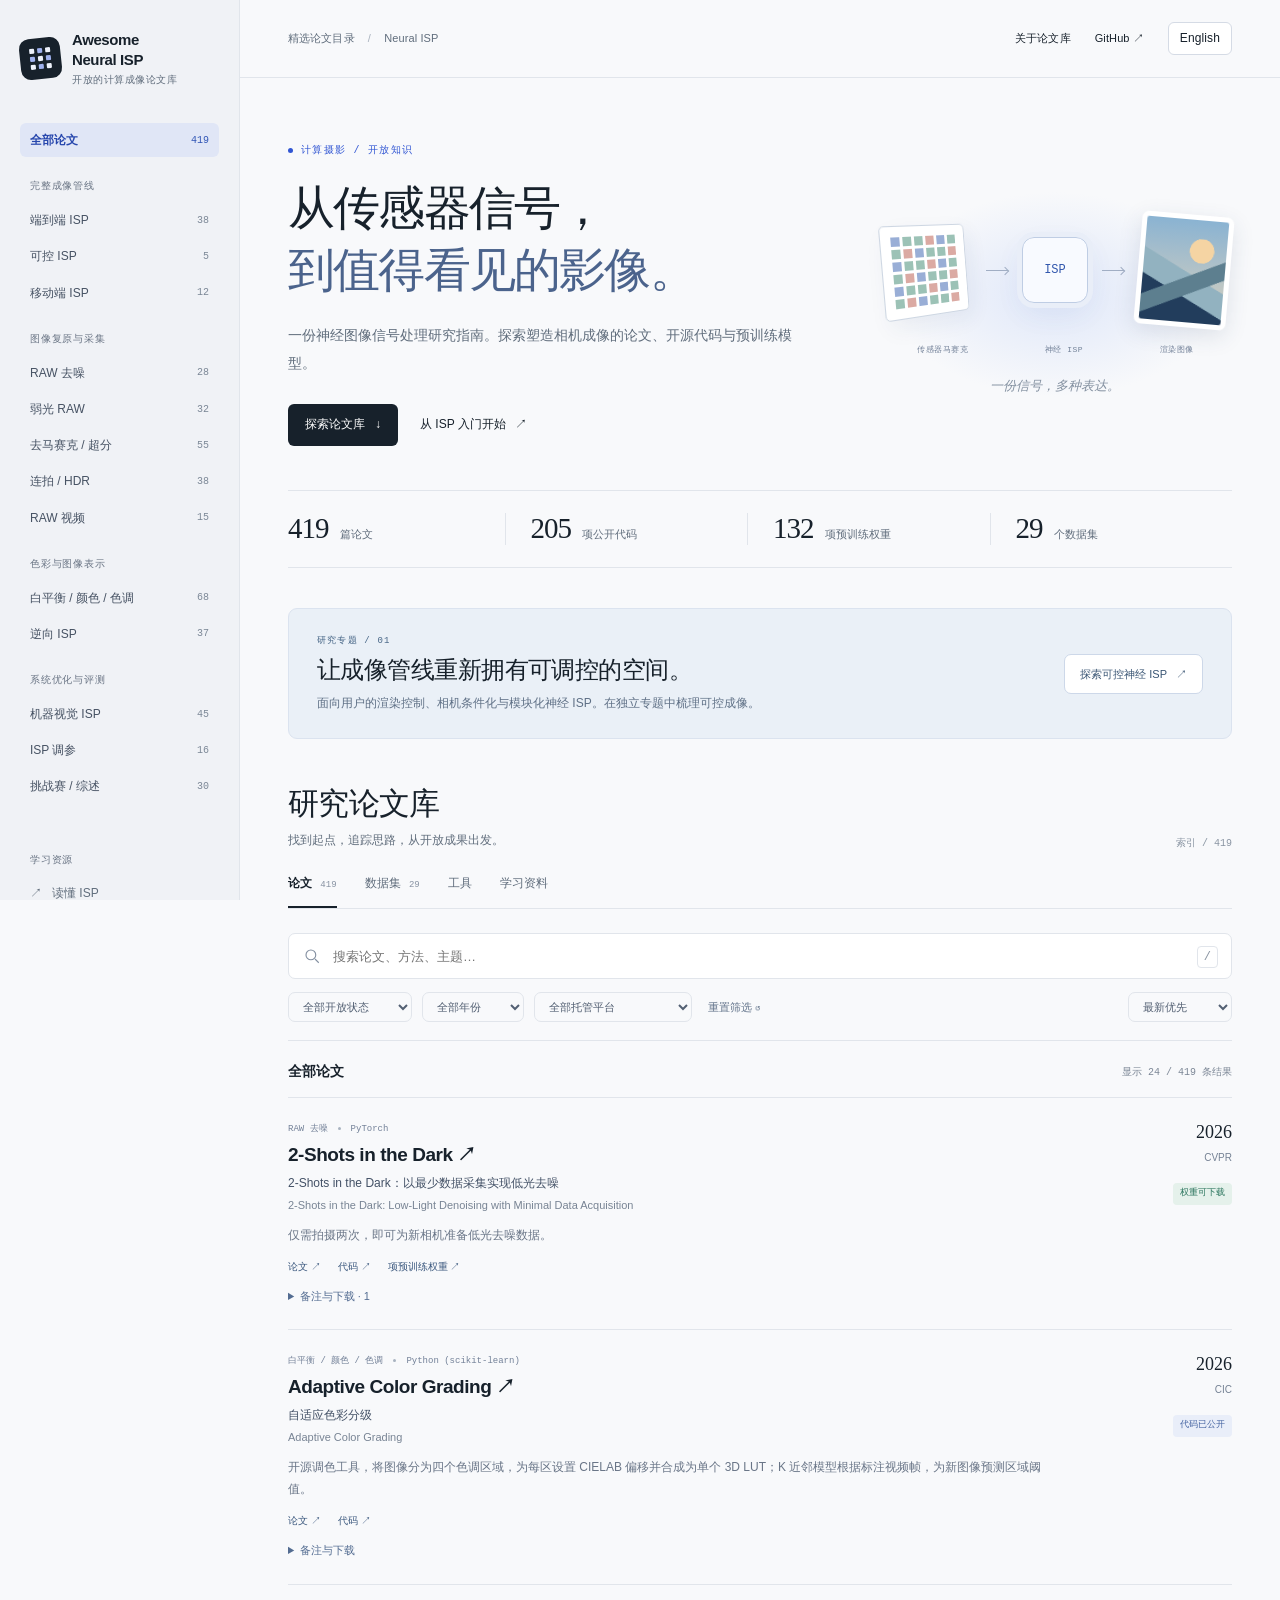
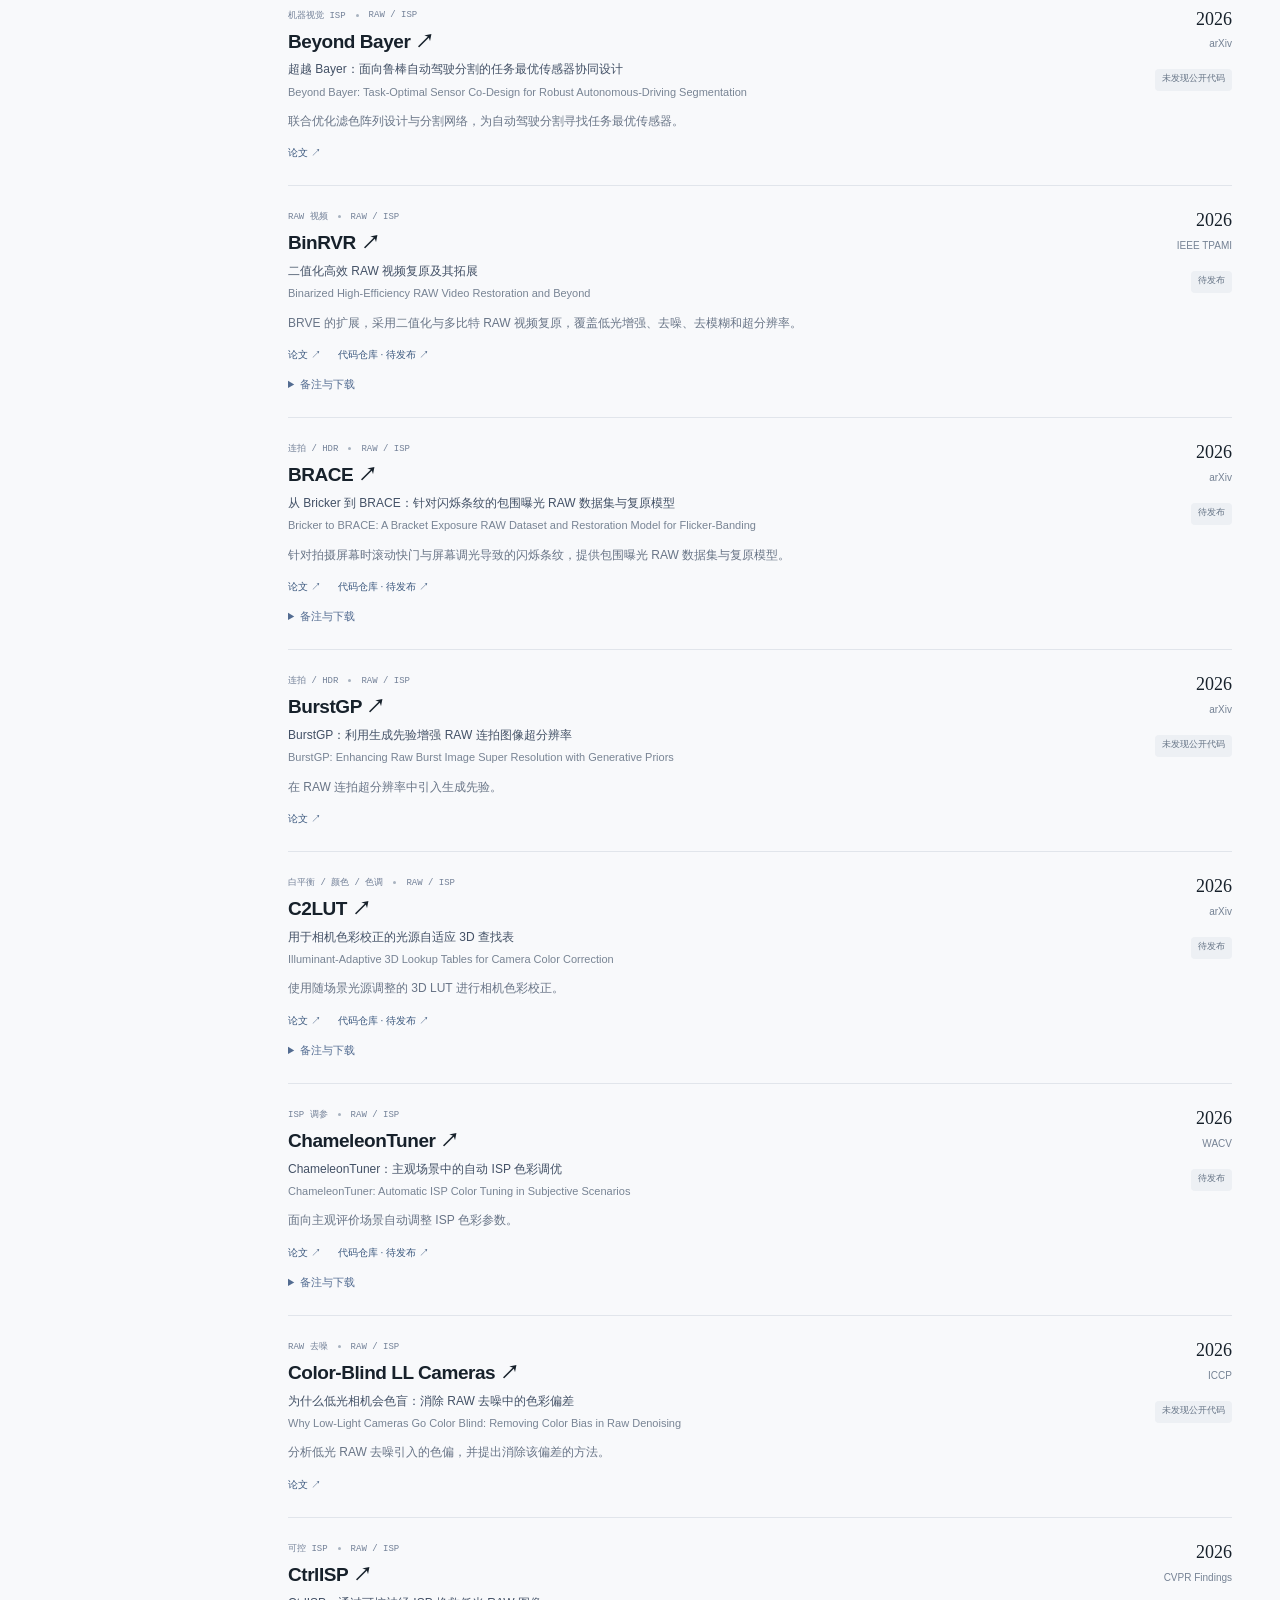
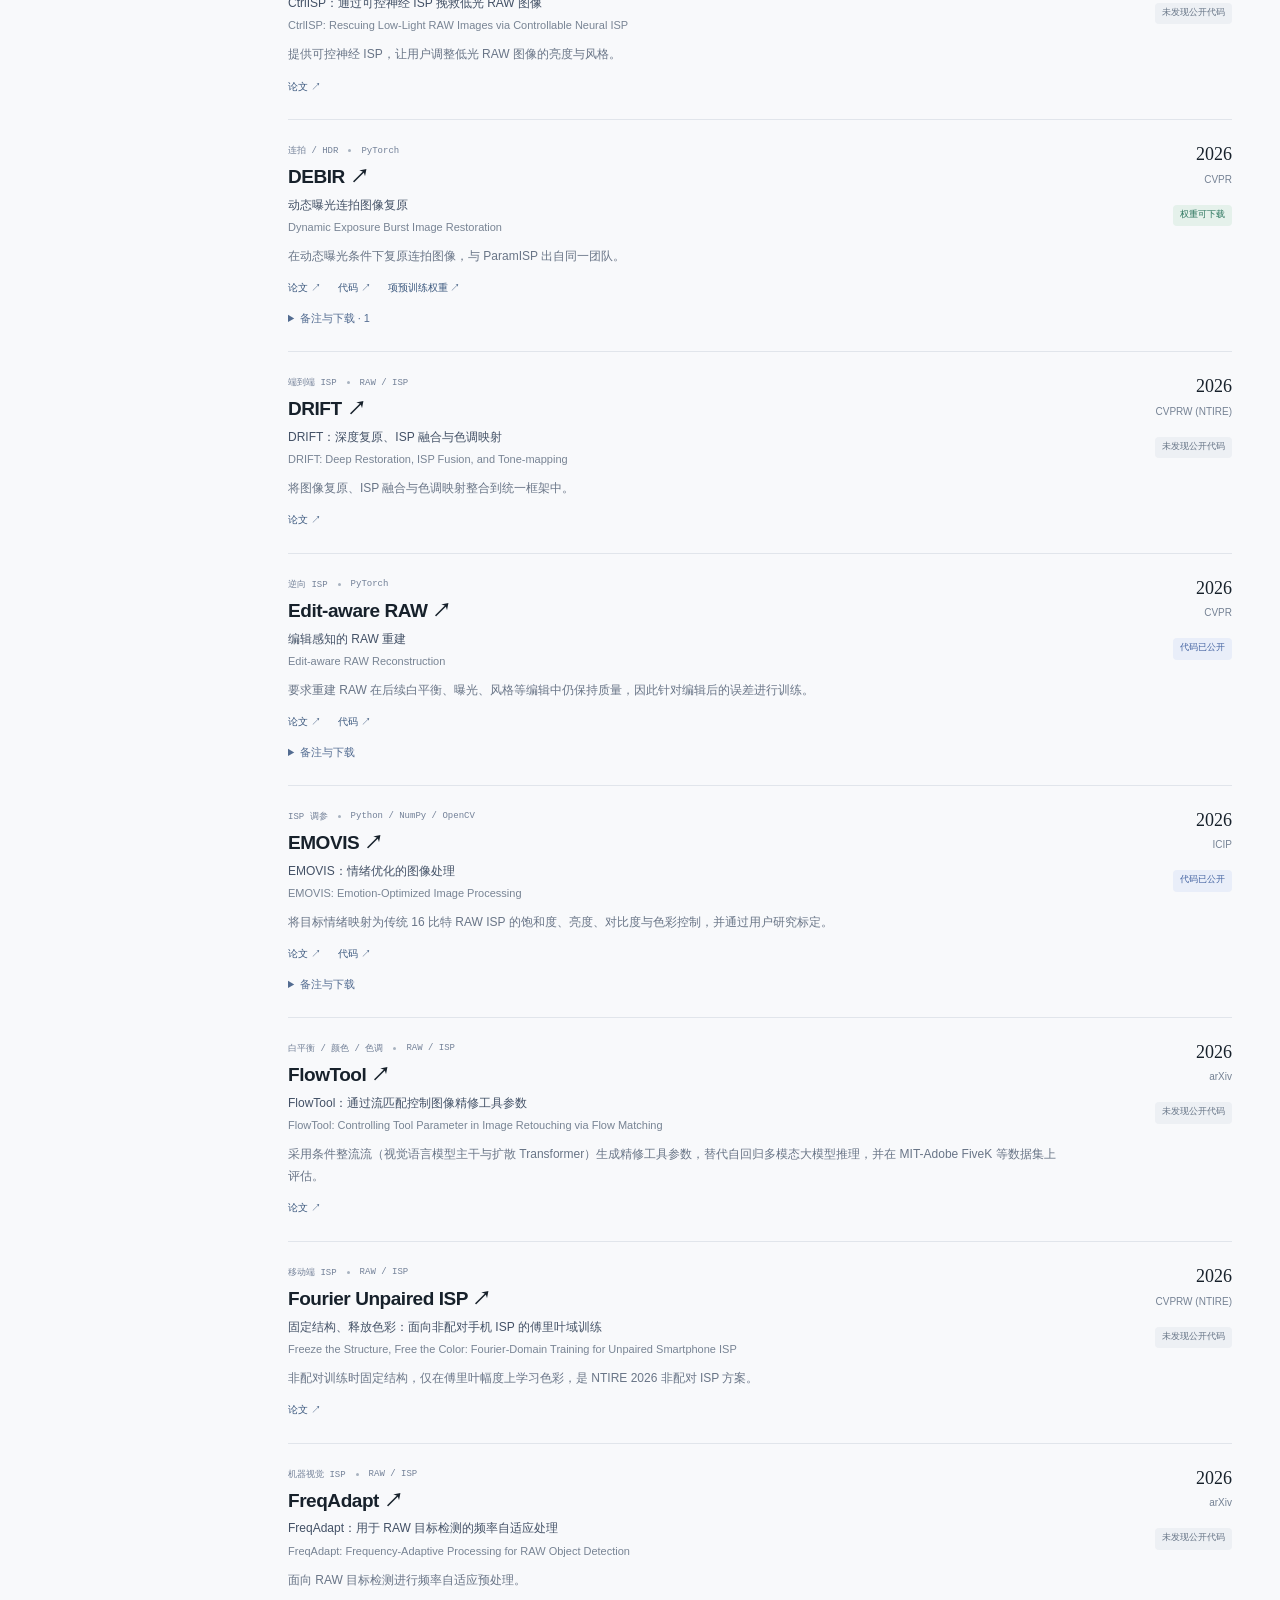
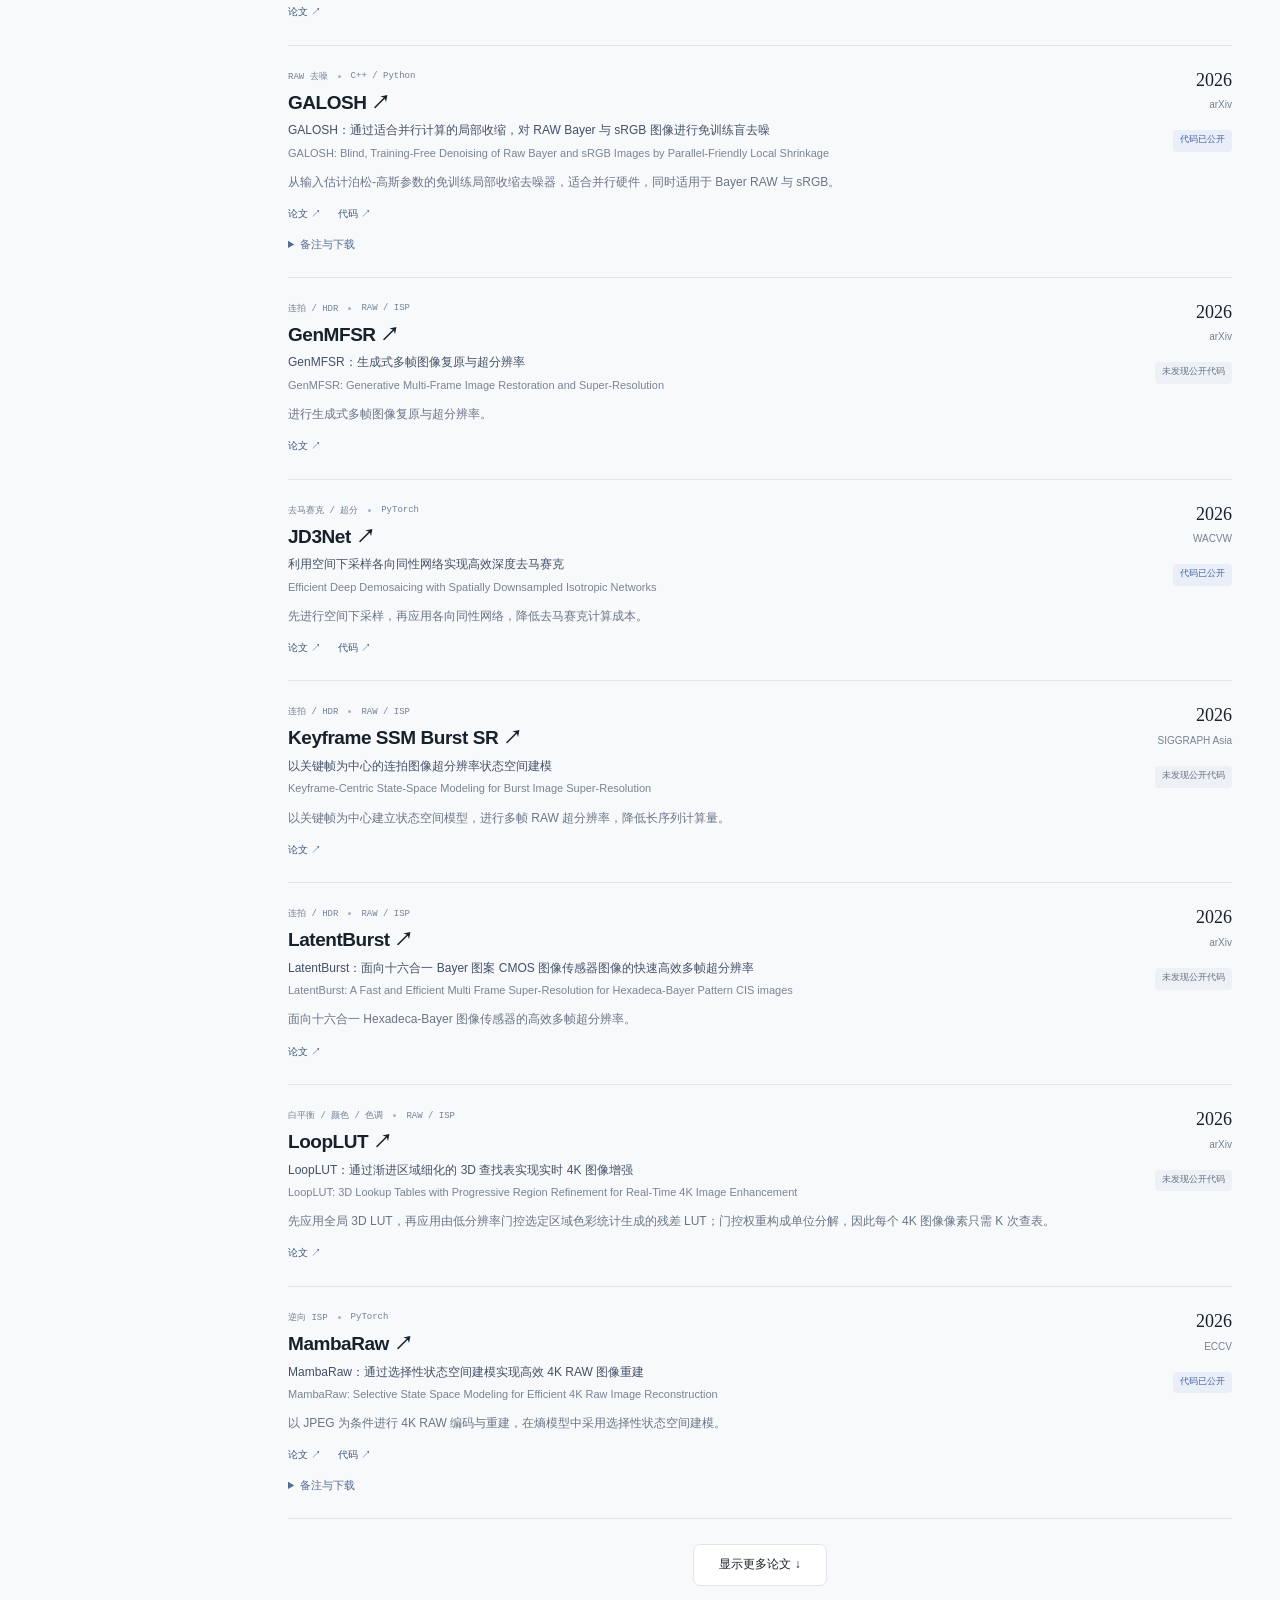
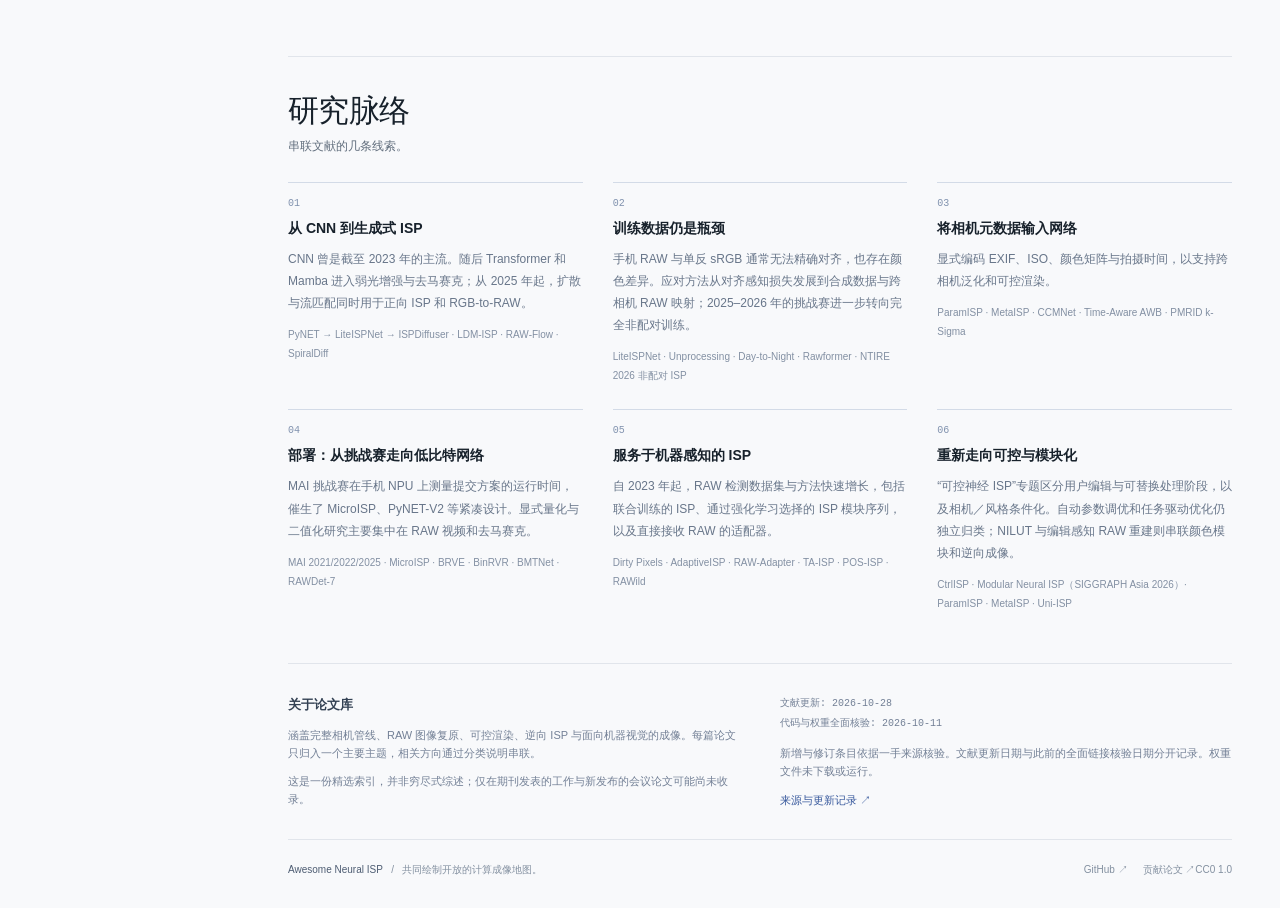
==== docs/zh-CN.html @ eb783c08 "Update papers, add controllable ISP category, redesign website and add Chinese edition" ====
<!doctype html>
<html lang="zh-CN">
<head>
<meta charset="utf-8">
<meta name="viewport" content="width=device-width, initial-scale=1">
<meta name="description" content="一份神经图像信号处理研究指南。探索塑造相机成像的论文、开源代码与预训练模型。">
<meta name="theme-color" content="#f8f9fb">
<title>Awesome Neural ISP · 中文</title>
<link rel="alternate" hreflang="en" href="index.html">
<link rel="alternate" hreflang="zh-CN" href="zh-CN.html">
<style>:root{--bg:#f8f9fb;--surface:#fff;--ink:#17212b;--muted:#606d7c;--line:#e1e5eb;--accent:#3156d3;--soft:#ecf0fc;--mono:ui-monospace,SFMono-Regular,Consolas,monospace;--sans:Inter,-apple-system,BlinkMacSystemFont,"Segoe UI","Microsoft YaHei",sans-serif;--serif:Georgia,"Times New Roman","Noto Serif SC",SimSun,serif}
*{box-sizing:border-box}html{scroll-behavior:smooth;scroll-padding-top:28px}body{margin:0;background:var(--bg);color:var(--ink);font:14px/1.65 var(--sans);-webkit-font-smoothing:antialiased}a{color:inherit;text-decoration:none}button,input,select{font:inherit}button,a,input,select,summary{-webkit-tap-highlight-color:transparent}button{cursor:pointer;color:inherit;transition:background .15s,color .15s}a:hover{color:var(--accent)}button:focus-visible,a:focus-visible,input:focus-visible,select:focus-visible,summary:focus-visible{outline:3px solid #728cf0;outline-offset:4px}h1,h2,h3,p{margin:0}button,input,select{border:1px solid var(--line);border-radius:7px;background:var(--surface)}button:hover{background:var(--soft)}.skip{position:fixed;left:20px;top:-100px;z-index:100;background:var(--ink);color:white;padding:12px}.skip:focus{top:12px}.sr-only{position:absolute;width:1px;height:1px;padding:0;margin:-1px;overflow:hidden;clip:rect(0,0,0,0);white-space:nowrap;border:0}[hidden]{display:none!important}
.sidebar{position:fixed;inset:0 auto 0 0;width:240px;background:#f0f2f6;border-right:1px solid var(--line);padding:30px 20px 20px;display:flex;flex-direction:column;z-index:30;overflow-y:auto}.brand{display:flex;align-items:center;gap:11px;font-weight:700;font-size:15px;line-height:1.3;letter-spacing:-.4px}.brand-mark{display:grid;grid-template-columns:repeat(3,5px);gap:3px;background:var(--ink);padding:10px;border-radius:10px;transform:rotate(-6deg)}.brand-mark i{width:5px;height:5px;background:#edf1fb;border-radius:1px}.brand-mark i:nth-child(2n){background:#9fb1ee}.brand small{display:block;color:var(--muted);font-weight:400;font-size:10px;letter-spacing:.05em;margin-top:4px}.sidebar nav{margin-top:35px}.nav-label{font:10px/1.4 var(--mono);letter-spacing:.08em;color:#697484;margin:23px 10px 9px}.topic{display:flex;gap:8px;align-items:center;width:100%;text-align:left;border:0;background:transparent;border-radius:6px;padding:9px 10px;margin:2px 0;font-size:12px;line-height:1.35;color:#465263}.topic span:first-child{flex:1}.topic .count{font:10px var(--mono);color:#7b8796}.topic[aria-current=true]{background:#e0e6f6;color:#2747ad;font-weight:600}.topic[aria-current=true] .count{color:#3156b6}.sidebar-bottom{margin-top:auto;padding-top:25px}.sidebar-bottom a{display:block;color:#606d7c;font-size:12px;padding:7px 10px}.sidebar-bottom .version{font:10px var(--mono);color:#7b8796;padding:20px 10px 0}.shell{margin-left:240px}.topbar{height:78px;border-bottom:1px solid var(--line);display:flex;align-items:center;justify-content:space-between;padding:0 48px;font-size:11px;letter-spacing:.01em}.topbar .trail{color:var(--muted)}.topbar .trail span{padding:0 10px;color:#a9b2be}.top-links{display:flex;gap:24px;align-items:center}.language{border:1px solid #d5dbe5;border-radius:6px;padding:6px 11px;font-size:12px;background:white}.menu-button{display:none}.content{max-width:1420px;margin:auto;padding:0 48px}
.hero{display:grid;grid-template-columns:minmax(0,1.6fr) minmax(230px,1fr);gap:26px;padding:65px 0 34px;align-items:center}.eyebrow{font:10px/1.5 var(--mono);letter-spacing:.13em;color:var(--accent);display:flex;gap:8px;align-items:center}.eyebrow::before{content:"";width:5px;height:5px;background:var(--accent);border-radius:50%}.hero h1{font:clamp(38px,4.2vw,64px)/1.08 var(--serif);letter-spacing:-2.8px;margin:20px 0}.hero h1 em{font-weight:400;color:#4b638c}.hero p{max-width:530px;color:var(--muted);font-size:14px;line-height:1.8}.hero-actions{display:flex;gap:22px;align-items:center;margin-top:27px;font-size:12px}.primary{background:var(--ink);color:#fff;padding:11px 17px;border-radius:6px;font-weight:500}.primary:hover{background:var(--accent);color:#fff}.text-link::after{content:' ↗';padding-left:6px}.imaging-art{position:relative;height:238px;isolation:isolate}.imaging-art::before{position:absolute;content:"";inset:3% 0;background:radial-gradient(ellipse,#dfe7f9,transparent 65%);z-index:-1}.signal-flow{display:flex;align-items:center;justify-content:center;height:190px;gap:14px}.sensor{display:grid;grid-template-columns:repeat(6,9px);gap:3px;transform:perspective(300px) rotateY(22deg) rotateZ(-5deg);padding:10px;border:1px solid #cdd6e2;border-radius:5px;background:#fff;box-shadow:6px 9px 22px #263d6810}.sensor i{height:9px;background:#9cc2b6}.sensor i:nth-child(4n){background:#dbaaa3}.sensor i:nth-child(4n + 1){background:#99aed6}.flow-line{width:22px;height:1px;background:#a1aec4;position:relative}.flow-line::after{content:"";position:absolute;right:0;top:-2px;width:5px;height:5px;border-right:1px solid #a1aec4;border-top:1px solid #a1aec4;transform:rotate(45deg)}.chip-art{display:grid;place-items:center;width:66px;height:66px;background:#f8faff;border:1px solid #bfcde4;outline:5px solid #e9eef8;border-radius:12px;color:#3156ad;font:12px var(--mono);box-shadow:0 10px 30px #45639810}.output-art{width:92px;height:113px;border:5px solid white;border-radius:7px;box-shadow:0 7px 22px #263d6820;background:radial-gradient(circle at 70% 30%,#f5d4a3 0 13%,transparent 13.5%),linear-gradient(155deg,transparent 55%,#5d7f8f 55.5% 68%,transparent 68.5%),linear-gradient(27deg,#223d5c 32%,#92b2c0 32.5% 50%,transparent 50.5%),linear-gradient(#8ab3d2,#dcd2bd);transform:rotate(5deg)}.art-labels{display:flex;justify-content:space-around;font:8px var(--mono);letter-spacing:.06em;color:#728198;margin-top:-21px}.art-caption{text-align:center;color:#8390a0;font:italic 13px var(--serif);margin-top:22px}
.metrics{display:flex;margin:10px 0 40px;padding:22px 0;border-top:1px solid var(--line);border-bottom:1px solid var(--line)}.metric{flex:1;display:flex;align-items:baseline;gap:11px;padding-left:25px;border-left:1px solid var(--line)}.metric:first-child{border:0;padding-left:0}.metric strong{font:29px/1.1 var(--serif);letter-spacing:-1px}.metric span{font-size:11px;color:var(--muted)}.spotlight{display:flex;justify-content:space-between;align-items:center;gap:30px;background:#eaf0f7;border:1px solid #dbe3ef;border-radius:9px;padding:25px 28px;margin-bottom:46px}.spot-label{font:9px var(--mono);letter-spacing:.13em;color:#456485;margin-bottom:8px}.spotlight h2{font:24px/1.3 var(--serif);letter-spacing:-.55px}.spotlight p{font-size:12px;line-height:1.7;color:#5f7086;margin-top:7px;max-width:670px}.spotlight button{white-space:nowrap;background:white;border-color:#cdd8e9;padding:10px 15px;font-size:11px;color:#385473}.library-heading{display:flex;align-items:end;justify-content:space-between;gap:15px;margin-bottom:24px}.library-heading h2,.section-heading h2{font:31px/1.2 var(--serif);letter-spacing:-.7px}.library-heading p,.section-heading p{color:var(--muted);font-size:12px;margin-top:8px}.index-label{color:#8a95a3;font:10px var(--mono);white-space:nowrap}.tabs{display:flex;gap:28px;border-bottom:1px solid var(--line);margin-bottom:24px}.tab{border:0;background:transparent;border-radius:0;padding:0 0 12px;color:var(--muted);font-size:12px;border-bottom:2px solid transparent}.tab[aria-pressed=true]{color:var(--ink);font-weight:600;border-bottom-color:var(--ink)}.tab span{font:9px var(--mono);color:#8792a2;margin-left:5px}.search-wrap{position:relative}.search-wrap svg{position:absolute;left:15px;top:14px;color:#8490a1}.search-wrap input{width:100%;padding:12px 55px 12px 44px;font-size:13px;height:46px}.search-wrap kbd{position:absolute;right:14px;top:13px;border:1px solid var(--line);border-radius:4px;padding:0 6px;color:#8893a0;font:12px/20px var(--mono)}.filter-row{display:flex;align-items:center;gap:10px;padding:13px 0 18px;flex-wrap:wrap}.filter-row label{display:flex;align-items:center;gap:7px}.filter-row select{font-size:11px;color:#536073;padding:7px 26px 7px 10px;max-width:190px;background:transparent}.filter-row .sort{margin-left:auto}.reset{border:0;background:transparent;color:#63748b;font-size:11px;padding:6px}.results-heading{display:flex;align-items:center;justify-content:space-between;gap:12px;border-top:1px solid var(--line);padding:19px 0 14px}.results-heading h3{font-size:14px;font-weight:600}.results-heading p{font:10px var(--mono);color:#7c8796}.category-description{font-size:12px;color:var(--muted);line-height:1.8;max-width:850px;margin:0 0 20px}.paper-list{border-top:1px solid var(--line)}
.paper-card{display:grid;grid-template-columns:minmax(0,1fr) 145px;gap:24px;padding:24px 0;border-bottom:1px solid var(--line);position:relative}.paper-card:hover .paper-name{color:var(--accent)}.paper-kicker{font:9px var(--mono);color:#738198;display:flex;align-items:center;gap:10px;margin-bottom:7px}.paper-kicker .dot{width:3px;height:3px;background:#a8b2c0;border-radius:50%}.paper-name{font-size:19px;font-weight:600;letter-spacing:-.45px;line-height:1.35}.paper-title{color:#435166;font-size:12px;line-height:1.7;margin-top:5px}.original-title{font-size:11px;color:#788494;margin-top:3px}.paper-summary{color:#697587;font-size:12px;line-height:1.85;margin-top:9px;max-width:850px}.paper-links{display:flex;gap:17px;align-items:center;flex-wrap:wrap;font-size:10px;margin-top:13px;color:#3b587e}.paper-links a:hover{text-decoration:underline}.paper-side{text-align:right}.paper-year{font:18px var(--serif);line-height:1.2}.paper-venue{font-size:10px;line-height:1.7;color:#758294;margin:5px 0 13px;overflow-wrap:anywhere}.status{display:inline-block;font:9px/1.3 var(--mono);color:#667486;background:#edf0f4;padding:5px 7px;border-radius:4px;white-space:normal}.status-W,.status-R{color:#28735b;background:#e5f1eb}.status-C{color:#4564a2;background:#e9eef9}.status-U{color:#876231;background:#f4ede0}.paper-details{grid-column:1/-1;margin-top:-12px;color:#697587;font-size:11px}.paper-details summary{cursor:pointer;width:fit-content;color:#536c91}.detail-body{padding:12px 16px;background:#f0f3f8;border-radius:6px;margin-top:9px;line-height:1.9}.downloads{display:grid;gap:6px;margin-top:8px;overflow-wrap:anywhere}.downloads a{color:#3159ad;text-decoration:underline;text-underline-offset:3px}.show-more{display:block;margin:25px auto 0;padding:10px 25px;font-size:12px}.empty{text-align:center;padding:60px 20px;background:#f0f3f8;border-radius:8px}.empty h3{font-size:16px}.empty p{color:var(--muted);font-size:12px;margin:8px 0 14px}
.resource-grid{display:grid;grid-template-columns:repeat(2,minmax(0,1fr));gap:16px}.resource-card{background:var(--surface);border:1px solid var(--line);border-radius:8px;padding:22px;overflow-wrap:anywhere}.resource-card h3{font-size:16px;line-height:1.5}.resource-card p{color:var(--muted);font-size:12px;margin-top:10px}.resource-card .resource-meta{font:10px var(--mono);color:#8491a2;margin:0 0 12px}.resource-card dl{font-size:11px;margin:15px 0;display:grid;grid-template-columns:100px 1fr;gap:7px}.resource-card dt{color:#8491a2}.resource-card dd{margin:0;color:#546277}.resource-card a{color:#395a9d}.resource-card .resource-link{font-size:11px;display:inline-block;margin-top:12px}.learning-group{margin-bottom:28px}.learning-group>h3{font-size:14px;margin-bottom:14px}.learning-item{padding:15px 0;border-bottom:1px solid var(--line)}.learning-item a{font-size:13px;font-weight:500}.learning-item p{font-size:12px;color:var(--muted);margin-top:4px}.learning-item small{font-size:10px;color:#8090a0}.research-section{margin-top:70px;padding-top:35px;border-top:1px solid var(--line)}.section-heading{margin-bottom:25px}.trend-grid{display:grid;grid-template-columns:repeat(3,minmax(0,1fr));gap:24px 30px}.trend{border-top:1px solid #d3dbe7;padding-top:15px}.trend-num{font:10px var(--mono);color:#8092ae}.trend h3{font-size:14px;line-height:1.5;margin:9px 0}.trend p{font-size:12px;color:#68768a;line-height:1.85}.trend .examples{color:#8390a3;font-size:10px;margin-top:12px}.about{margin-top:50px;border-top:1px solid var(--line);padding:30px 0;display:grid;grid-template-columns:1fr 1fr;gap:40px;font-size:11px;color:#738096}.about h2{font-size:13px;color:#344254;margin-bottom:10px}.about p+p{margin-top:10px}.about a{color:#395a9d}.about .dates{font:10px/2 var(--mono);margin-bottom:10px}.footer{border-top:1px solid var(--line);padding:22px 0 30px;display:flex;justify-content:space-between;font-size:10px;color:#8390a0}.footer b{color:#4d5c72;font-weight:500}.footer a{padding-left:15px}.noscript{padding:20px;background:#fff5d7;margin:20px 0}.noscript a{text-decoration:underline}html[lang=zh-CN] .hero h1{font-size:clamp(35px,3.7vw,54px);line-height:1.3;letter-spacing:-1.8px}html[lang=zh-CN] .hero h1 em{font-style:normal}html[lang=zh-CN] .hero p{line-height:2}.backdrop{display:none}
@media(min-width:1600px){.hero{padding-top:80px}.hero h1{font-size:68px}.content{padding:0 66px}.topbar{padding:0 66px}}
@media(max-width:1150px){.sidebar{width:216px;padding:25px 14px}.shell{margin-left:216px}.content{padding:0 30px}.topbar{padding:0 30px}.hero{gap:10px}.hero h1{font-size:45px}.signal-flow{gap:9px}.sensor{grid-template-columns:repeat(6,7px);gap:2px;padding:7px}.sensor i{height:7px}.output-art{width:74px;height:94px}.chip-art{width:51px;height:51px}.metric{padding-left:16px;gap:8px}.metric strong{font-size:26px}.metric span{font-size:10px}.spotlight{padding:22px}.spotlight h2{font-size:22px}.spotlight button{white-space:normal;min-width:150px;max-width:180px}.trend-grid{grid-template-columns:repeat(2,minmax(0,1fr))}}
@media(max-width:900px){.hero{grid-template-columns:1fr;padding-top:40px}.imaging-art{display:none}.hero h1{font-size:48px}.hero p{max-width:600px}.metric{display:block}.metric span{display:block;margin-top:7px}.spotlight{align-items:flex-start;flex-direction:column;gap:15px}.spotlight button{max-width:none}.filter-row .sort{margin-left:0}.paper-card{grid-template-columns:minmax(0,1fr) 112px;gap:15px}.resource-grid{grid-template-columns:1fr}.top-links{gap:16px}.topbar .trail{max-width:180px}.about{grid-template-columns:1fr;gap:20px}}
@media(max-width:680px){.sidebar{transform:translateX(-100%);width:260px;transition:transform .2s}.sidebar.open{transform:translateX(0)}.backdrop.open{display:block;position:fixed;inset:0;background:#1b2b4960;z-index:25;border:0;border-radius:0}.shell{margin-left:0}.topbar{height:65px;padding:0 20px;gap:15px}.topbar .trail{display:none}.menu-button{display:block;border:0;background:transparent;padding:5px 0;font-size:12px}.top-links{margin-left:auto;gap:17px}.top-links>a:first-child{display:none}.content{padding:0 22px}.hero{padding:40px 0 25px}.eyebrow{font-size:8px;letter-spacing:.1em}.hero h1{font-size:43px;letter-spacing:-2px;margin:17px 0}.hero p{font-size:13px}.hero-actions{gap:18px;font-size:11px;margin-top:22px}.metrics{margin:5px 0 25px;padding:20px 0}.metric{padding-left:12px}.metric strong{font-size:25px}.metric span{font-size:9px;margin-top:6px;max-width:70px}.spotlight{margin-bottom:34px;padding:21px}.spotlight h2{font-size:23px}.spotlight p{font-size:11px}.library-heading h2,.section-heading h2{font-size:28px}.library-heading p{font-size:11px}.index-label{display:none}.tabs{gap:26px;margin-bottom:20px}.tabs .tab{font-size:12px}.tabs .tab span{display:none}.filter-row{gap:8px;padding:11px 0 16px}.filter-row select{font-size:10px;max-width:160px;padding:7px 19px 7px 8px}.reset{font-size:10px}.results-heading{align-items:baseline;flex-wrap:wrap;padding:15px 0}.results-heading h3{font-size:13px}.results-heading p{font-size:9px}.paper-card{grid-template-columns:minmax(0,1fr) 80px;gap:12px;padding:21px 0}.paper-name{font-size:17px}.paper-title{font-size:11px}.paper-summary{font-size:11px;line-height:1.9}.paper-kicker{font-size:8px;gap:6px;flex-wrap:wrap}.paper-year{font-size:17px}.paper-venue{font-size:9px}.status{font-size:8px;padding:4px 5px}.paper-links{gap:14px;font-size:10px}.paper-details{font-size:10px;margin-top:-3px}.trend-grid{grid-template-columns:1fr;gap:25px}.research-section{margin-top:45px;padding-top:28px}.about{margin-top:35px}.footer{gap:16px;flex-direction:column}.footer a{padding-left:0;padding-right:17px}html[lang=zh-CN] .hero h1{font-size:37px;letter-spacing:-1.6px}html[lang=zh-CN] .metric span{font-size:9px}}
@media(prefers-reduced-motion:reduce){html{scroll-behavior:auto}*,*::before,*::after{transition:none!important}}
@media print{.sidebar,.topbar,.hero,.metrics,.spotlight,.tabs,.filter-row,.search-wrap,.research-section,.show-more,.footer,.about{display:none}.shell{margin:0}.content{max-width:none;padding:0}.paper-card{break-inside:avoid}body{background:white}}
</style>
</head>
<body>
<a class="skip" href="#library">跳至论文库</a>
<aside class="sidebar" id="sidebar" aria-label="浏览研究">
<a class="brand" href="#top"><span class="brand-mark" aria-hidden="true"><i></i><i></i><i></i><i></i><i></i><i></i><i></i><i></i><i></i></span><span>Awesome<br>Neural ISP<small>开放的计算成像论文库</small></span></a>
<nav id="topicNav" aria-label="浏览研究"></nav>
<div class="sidebar-bottom"><div class="nav-label">学习资源</div><a href="https://github.com/RoryLi98/Awesome-Neural-ISP/blob/main/guide/isp-101.zh-CN.md">↗ &nbsp; 读懂 ISP</a><a href="https://github.com/RoryLi98/Awesome-Neural-ISP/blob/main/CONTRIBUTING.zh-CN.md">+ &nbsp; 贡献论文</a><div class="version">2026-10-28 · CC0 1.0</div></div>
</aside>
<button class="backdrop" id="backdrop" aria-label="浏览主题" tabindex="-1"></button>
<div class="shell" id="top">
<header class="topbar"><button class="menu-button" id="menuButton" aria-controls="sidebar" aria-expanded="false">☰ &nbsp; 浏览主题</button><div class="trail">精选论文目录 <span>/</span> Neural ISP</div><div class="top-links"><a href="#about">关于论文库</a><a href="https://github.com/RoryLi98/Awesome-Neural-ISP" target="_blank" rel="noopener noreferrer">GitHub ↗</a><a class="language" id="languageLink" href="index.html">English</a></div></header>
<main class="content">
<section class="hero" aria-labelledby="hero-title"><div><div class="eyebrow">计算摄影 / 开放知识</div><h1 id="hero-title">从传感器信号，<br><em>到值得看见的影像。</em></h1><p>一份神经图像信号处理研究指南。探索塑造相机成像的论文、开源代码与预训练模型。</p><div class="hero-actions"><a class="primary" href="#library">探索论文库 &nbsp; ↓</a><a class="text-link" href="https://github.com/RoryLi98/Awesome-Neural-ISP/blob/main/guide/isp-101.zh-CN.md">从 ISP 入门开始</a></div></div><div class="imaging-art" role="img" aria-label="成像流程示意：传感器马赛克信号经神经 ISP 处理，生成渲染图像。"><div class="signal-flow"><div class="sensor" id="sensor" aria-hidden="true"></div><div class="flow-line"></div><div class="chip-art">ISP</div><div class="flow-line"></div><div class="output-art"></div></div><div class="art-labels"><span>传感器马赛克</span><span>神经 ISP</span><span>渲染图像</span></div><div class="art-caption">一份信号，多种表达。</div></div></section>
<div class="metrics" aria-label="研究论文库"><div class="metric"><strong>419</strong><span>篇论文</span></div><div class="metric"><strong>205</strong><span>项公开代码</span></div><div class="metric"><strong>132</strong><span>项预训练权重</span></div><div class="metric"><strong>29</strong><span>个数据集</span></div></div>
<section class="spotlight"><div><div class="spot-label">研究专题 / 01</div><h2>让成像管线重新拥有可调控的空间。</h2><p>面向用户的渲染控制、相机条件化与模块化神经 ISP。在独立专题中梳理可控成像。</p></div><button id="spotlightButton">探索可控神经 ISP &nbsp; ↗</button></section>
<noscript><div class="noscript">开启 JavaScript 即可使用筛选；也可以阅读完整的静态 Markdown 论文库。 <a href="https://github.com/RoryLi98/Awesome-Neural-ISP/blob/main/README.zh-CN.md">README ↗</a></div></noscript>
<section id="library" aria-labelledby="library-title"><div class="library-heading"><div><h2 id="library-title">研究论文库</h2><p>找到起点，追踪思路，从开放成果出发。</p></div><span class="index-label">索引 / 419</span></div>
<div class="tabs" role="group" aria-label="学习资源"><button class="tab" data-view="papers" aria-pressed="true">论文 <span>419</span></button><button class="tab" data-view="datasets" aria-pressed="false">数据集 <span>29</span></button><button class="tab" data-view="tools" aria-pressed="false">工具</button><button class="tab" data-view="learn" aria-pressed="false">学习资料</button></div>
<div class="search-wrap"><svg width="18" height="18" viewBox="0 0 24 24" fill="none" stroke="currentColor" stroke-width="1.5" aria-hidden="true"><circle cx="10.5" cy="10.5" r="6.5"/><path d="m16 16 5 5"/></svg><input id="search" type="search" placeholder="搜索论文、方法、主题…" aria-label="搜索研究论文库" autocomplete="off"><kbd aria-hidden="true">/</kbd></div>
<div class="filter-row" id="paperFilters"><label><span class="sr-only">开放状态</span><select id="status"><option value="all">全部开放状态</option><option value="WR">有预训练权重</option><option value="WRCU">有公开代码</option><option value="SN">尚未公开</option></select></label><label><span class="sr-only">年份</span><select id="year"><option value="all">全部年份</option></select></label><label><span class="sr-only">权重托管</span><select id="host"><option value="all">全部托管平台</option><option value="repo">GitHub</option><option value="gdrive">Google Drive</option><option value="hf">Hugging Face</option><option value="cn">Baidu / PKU / Quark</option><option value="other">其他平台</option></select></label><button id="reset" class="reset">重置筛选 ↺</button><label class="sort"><span class="sr-only">排序</span><select id="sort"><option value="newest">最新优先</option><option value="ready">权重优先</option><option value="az">名称 A–Z</option></select></label></div>
<div class="results-heading"><h3 id="resultTitle">全部论文</h3><p id="resultCount" role="status" aria-live="polite"></p></div><p id="categoryDescription" class="category-description" hidden></p><div id="results"></div><button id="showMore" class="show-more" hidden>显示更多论文 ↓</button></section>
<section class="research-section" aria-labelledby="threads-title"><div class="section-heading"><h2 id="threads-title">研究脉络</h2><p>串联文献的几条线索。</p></div><div class="trend-grid" id="trends"></div></section>
<section class="about" id="about"><div><h2>关于论文库</h2><p>涵盖完整相机管线、RAW 图像复原、可控渲染、逆向 ISP 与面向机器视觉的成像。每篇论文只归入一个主要主题，相关方向通过分类说明串联。</p><p>这是一份精选索引，并非穷尽式综述；仅在期刊发表的工作与新发布的会议论文可能尚未收录。</p></div><div><div class="dates">文献更新: 2026-10-28<br>代码与权重全面核验: 2026-10-11</div><p>新增与修订条目依据一手来源核验。文献更新日期与此前的全面链接核验日期分开记录。权重文件未下载或运行。</p><p><a href="https://github.com/RoryLi98/Awesome-Neural-ISP/blob/main/guide/literature-update-2026-10-28.md">来源与更新记录 ↗</a></p></div></section>
<footer class="footer"><div><b>Awesome Neural ISP</b> &nbsp; / &nbsp; 共同绘制开放的计算成像地图。</div><div><a href="https://github.com/RoryLi98/Awesome-Neural-ISP">GitHub ↗</a><a href="https://github.com/RoryLi98/Awesome-Neural-ISP/blob/main/CONTRIBUTING.zh-CN.md">贡献论文 ↗</a><span>CC0 1.0</span></div></footer>
</main></div>
<script id="library-data" type="application/json">{"papers":[{"n":"DRIFT","t":"DRIFT：深度复原、ISP 融合与色调映射","en":"DRIFT: Deep Restoration, ISP Fusion, and Tone-mapping","ens":"Combines restoration, ISP fusion and tone mapping into a single unified framework.","v":"CVPRW (NTIRE)","y":2026,"c":"e2e","s":"将图像复原、ISP 融合与色调映射整合到统一框架中。","p":"https://openaccess.thecvf.com/content/CVPR2026W/NTIRE/html/Majee_DRIFT_Deep_Restoration_ISP_Fusion_and_Tone-mapping_CVPRW_2026_paper.html","g":"","st":"N","w":[],"note":"","fw":""},{"n":"NPR Color Bias","t":"超越像素保真度：最小化夜间摄影渲染中的感知失真与色彩偏差","en":"Beyond Pixel Fidelity: Minimizing Perceptual Distortion and Color Bias in Night Photography Rendering","ens":"Night photography rendering that jointly constrains perceptual distortion and color bias.","v":"ICIP","y":2026,"c":"e2e","s":"在夜间摄影渲染中联合约束感知失真与色彩偏差。","p":"https://arxiv.org/abs/2604.28136","g":"","st":"N","w":[],"note":"","fw":""},{"n":"RPBA-Net","t":"RPBA-Net：用于 RAW 域 ISP 增强的可解释残差金字塔双边仿射网络","en":"RPBA-Net: An Interpretable Residual Pyramid Bilateral Affine Network for RAW-Domain ISP Enhancement","ens":"Interpretable RAW-domain ISP enhancement built on a residual pyramid and bilateral affine grids.","v":"arXiv","y":2026,"c":"e2e","s":"利用残差金字塔与双边仿射网格实现可解释的 RAW 域 ISP 增强。","p":"https://arxiv.org/abs/2605.03626","g":"","st":"N","w":[],"note":"","fw":""},{"n":"VAR-ISP","t":"用于 RAW 到 sRGB 图像信号处理的视觉自回归先验","en":"Visual Autoregressive Priors for RAW-to-sRGB Image Signal Processing","ens":"Introduces visual autoregressive (VAR) generative priors into RAW-to-sRGB processing.","v":"ECCVW (LoViF)","y":2026,"c":"e2e","s":"将视觉自回归（VAR）生成先验引入 RAW 到 sRGB 处理。","p":"https://arxiv.org/abs/2609.18302","g":"","st":"N","w":[],"note":"","fw":""},{"n":"EGUOT-ISP","t":"专家引导的非平衡最优传输：利用非配对及配对数据学习 ISP","en":"Experts-Guided Unbalanced Optimal Transport for ISP Learning from Unpaired and/or Paired Data","ens":"Unifies paired and unpaired ISP learning with expert-guided unbalanced optimal transport.","v":"arXiv","y":2025,"c":"e2e","s":"通过专家引导的非平衡最优传输统一配对与非配对 ISP 学习。","p":"https://arxiv.org/abs/2512.05635","g":"https://github.com/gosha20777/EGUOT-ISP","st":"S","w":[],"note":"仓库目前仅包含 README。","fw":""},{"n":"EvRAW","t":"EvRAW：事件引导的结构与色彩建模，用于 RAW 到 sRGB 图像重建","en":"EvRAW: Event-guided Structural and Color Modeling for RAW-to-sRGB Image Reconstruction","ens":"Event-camera-guided structural and color modeling for RAW→sRGB reconstruction.","v":"ACM MM","y":2025,"c":"e2e","s":"借助事件相机信息进行结构与色彩建模，实现 RAW 到 sRGB 重建。","p":"https://scholar.google.com/scholar?q=%22EvRAW%22+RAW-to-sRGB","g":"","st":"N","w":[],"note":"","fw":""},{"n":"ISPDiffuser","t":"ISPDiffuser：利用纹理感知扩散模型与直方图引导的色彩一致性学习 RAW 到 sRGB 映射","en":"ISPDiffuser: Learning RAW-to-sRGB Mappings with Texture-Aware Diffusion Models and Histogram-Guided Color Consistency","ens":"Diffusion model for RAW-to-sRGB with a texture-aware loss and histogram-guided color consistency.","v":"AAAI","y":2025,"c":"e2e","s":"采用纹理感知损失与直方图引导的色彩一致性约束，构建 RAW 到 sRGB 扩散模型。","p":"https://arxiv.org/abs/2503.19283","g":"https://github.com/RenYangSCU/ISPDiffuser","st":"W","w":[{"label":"ZRR / MAI 权重（Google Drive）","url":"https://drive.google.com/drive/folders/1smqKEttfKNEZfS8OT-g9yoMOCoRs90Gy?usp=sharing"},{"label":"镜像（百度网盘，提取码 f1gv）","url":"https://pan.baidu.com/s/1eAAZf0TbHakxrqwyl2AZVA?pwd=f1gv"}],"note":"","fw":"PyTorch"},{"n":"RGB-Event ISP","t":"RGB-Event ISP：数据集与基准","en":"RGB-Event ISP: The Dataset and Benchmark","ens":"First ISP dataset and benchmark for hybrid RGB-event sensors, studying how event data helps demosaicing, denoising and color.","v":"ICLR","y":2025,"c":"e2e","s":"面向混合 RGB-事件传感器的首个 ISP 数据集与基准，研究事件数据对去马赛克、去噪和色彩处理的帮助。","p":"https://arxiv.org/abs/2501.19129","g":"https://github.com/yunfanLu/RGB-Event-ISP","st":"C","w":[],"note":"数据集位于 Hugging Face 的 yunfanlu/RGB-Event-ISP-Dataset 及百度网盘；仅限非商业研究用途。","fw":""},{"n":"SemiISP","t":"SemiISP/SemiIE：利用一对多 sRGB 到 RAW 映射实现半监督 ISP 与图像增强","en":"SemiISP/SemiIE: Semi-Supervised Image Signal Processor and Image Enhancement Leveraging One-to-Many Mapping sRGB-to-RAW","ens":"Expands training pairs through one-to-many sRGB-to-RAW synthesis to train the ISP in a semi-supervised manner.","v":"arXiv","y":2025,"c":"e2e","s":"通过一对多的 sRGB 到 RAW 合成扩充训练对，以半监督方式训练 ISP。","p":"https://arxiv.org/abs/2504.02345","g":"","st":"N","w":[],"note":"","fw":""},{"n":"DiR","t":"面向相机 ISP 管线的退化无关表征学习","en":"Learning Degradation-Independent Representations for Camera ISP Pipelines","ens":"Learns degradation-independent representations so the ISP is more robust to unknown degradations such as noise and blur.","v":"CVPR","y":2024,"c":"e2e","s":"学习与退化无关的表征，提高 ISP 对未知噪声、模糊等退化的鲁棒性。","p":"https://openaccess.thecvf.com/content/CVPR2024/html/Guo_Learning_Degradation-Independent_Representations_for_Camera_ISP_Pipelines_CVPR_2024_paper.html","g":"","st":"N","w":[],"note":"","fw":""},{"n":"FourierISP","t":"在傅里叶域解耦风格与结构以增强 RAW 到 sRGB 映射","en":"Enhancing RAW-to-sRGB with Decoupled Style Structure in Fourier Domain","ens":"Decouples style (color/brightness) from structure in the Fourier domain and learns each separately.","v":"AAAI","y":2024,"c":"e2e","s":"在傅里叶域中将风格（色彩／亮度）与结构解耦并分别学习。","p":"https://arxiv.org/abs/2401.02161","g":"https://github.com/alexhe101/FourierISP","st":"C","w":[],"note":"README 明确说明不会发布模型检查点，需要自行训练。","fw":"PyTorch"},{"n":"Real-World Camera Pipeline","t":"端到端真实世界相机成像管线","en":"An End-to-End Real-World Camera Imaging Pipeline","ens":"End-to-end ISP for real smartphone imaging pipelines, covering denoising, color and tone.","v":"ACM MM","y":2024,"c":"e2e","s":"面向真实智能手机成像管线的端到端 ISP，覆盖去噪、色彩与色调处理。","p":"https://arxiv.org/abs/2411.10773","g":"","st":"N","w":[],"note":"","fw":""},{"n":"RMFA-Net","t":"RMFA-Net：面向真实 RAW 到 RGB 图像重建的神经 ISP","en":"RMFA-Net: A Neural ISP for Real RAW to RGB Image Reconstruction","ens":"ISP network for real smartphone RAW images using multi-frequency attention fusion.","v":"arXiv","y":2024,"c":"e2e","s":"采用多频率注意力融合，处理真实智能手机 RAW 图像的 ISP 网络。","p":"https://arxiv.org/abs/2406.11469","g":"","st":"N","w":[],"note":"","fw":""},{"n":"Simple ISP","t":"利用全局上下文引导的简洁图像信号处理","en":"Simple Image Signal Processing using Global Context Guidance","ens":"Adds a global context guidance module to a lightweight ISP backbone to improve tonal consistency across the whole image.","v":"ICIP","y":2024,"c":"e2e","s":"为轻量 ISP 主干加入全局上下文引导模块，提高整幅图像的色调一致性。","p":"https://arxiv.org/abs/2404.11569","g":"","st":"N","w":[],"note":"","fw":""},{"n":"Back to the Future ISP","t":"回到未来：不依赖深度学习的夜间摄影渲染 ISP","en":"Back to the Future: A Night Photography Rendering ISP Without Deep Learning","ens":"A night photography rendering ISP without deep learning, serving as a reference point for learned methods.","v":"CVPRW (NTIRE)","y":2023,"c":"e2e","s":"构建不使用深度学习的夜间摄影渲染 ISP，为学习型方法提供参考基线。","p":"https://openaccess.thecvf.com/content/CVPR2023W/NTIRE/html/Zini_Back_to_the_Future_A_Night_Photography_Rendering_ISP_Without_CVPRW_2023_paper.html","g":"","st":"N","w":[],"note":"","fw":""},{"n":"Contrastive Subspace ISP","t":"面向相机图像信号处理的深度对比图像块子空间学习","en":"Deep Contrastive Patch-Based Subspace Learning for Camera Image Signal Processing","ens":"Learns ISP modules using patch-based subspaces and contrastive learning.","v":"IEEE AIC","y":2023,"c":"e2e","s":"利用图像块子空间与对比学习来学习 ISP 模块。","p":"https://arxiv.org/abs/2104.00253","g":"","st":"N","w":[],"note":"","fw":""},{"n":"Single-Frame HDR ISP","t":"面向高动态范围场景的端到端单帧图像信号处理","en":"End-to-End Single-Frame Image Signal Processing for High Dynamic Range Scenes","ens":"End-to-end ISP operating on a single RAW frame in high dynamic range scenes.","v":"WACV","y":2023,"c":"e2e","s":"在高动态范围场景中对单帧 RAW 图像执行端到端 ISP。","p":"https://openaccess.thecvf.com/content/WACV2023/html/Dinh_End-to-End_Single-Frame_Image_Signal_Processing_for_High_Dynamic_Range_Scenes_WACV_2023_paper.html","g":"","st":"N","w":[],"note":"","fw":""},{"n":"CBUnet","t":"通过级联色彩与亮度补偿渲染夜间图像","en":"Rendering Nighttime Image Via Cascaded Color and Brightness Compensation","ens":"Cascaded color-compensation and brightness-compensation networks for night RAW rendering.","v":"CVPRW (NTIRE)","y":2022,"c":"e2e","s":"级联色彩补偿和亮度补偿网络，用于夜间 RAW 图像渲染。","p":"https://arxiv.org/abs/2204.08970","g":"https://github.com/njuvision/CBUnet","st":"W","w":[{"label":"第一阶段 cube++.pth（Google Drive）","url":"https://drive.google.com/file/d/1K8CgwXp0Pk7yPNUWXOF6zbK9iHgpiVDS/view?usp=sharing"}],"note":"README 列出了第二阶段及其他权重。","fw":"PyTorch"},{"n":"CRISPnet","t":"CRISPnet：色彩渲染 ISP 网络","en":"CRISPnet: Color Rendition ISP Net","ens":"ISP network aimed at accurate color rendition, incorporating global scene semantics and metadata.","v":"arXiv","y":2022,"c":"e2e","s":"融合全局场景语义与元数据，以实现准确的色彩渲染。","p":"https://arxiv.org/abs/2203.10562","g":"","st":"N","w":[],"note":"","fw":""},{"n":"Day-to-Night","t":"用于训练夜间神经 ISP 的日转夜图像合成","en":"Day-to-Night Image Synthesis for Training Nighttime Neural ISPs","ens":"Synthesizes nighttime RAW (with noise and multiple illuminants) from daytime RAW to train nighttime neural ISPs.","v":"CVPR","y":2022,"c":"e2e","s":"从日间 RAW 合成带噪声和多光源的夜间 RAW，以训练夜间神经 ISP。","p":"https://openaccess.thecvf.com/content/CVPR2022/html/Punnappurath_Day-to-Night_Image_Synthesis_for_Training_Nighttime_Neural_ISPs_CVPR_2022_paper.html","g":"https://github.com/SamsungLabs/day-to-night","st":"C","w":[],"note":"README 提及 pretrained_* 目录，但仓库中未找到权重文件，且数据集链接为空。","fw":"PyTorch"},{"n":"Deep-FlexISP","t":"Deep-FlexISP：夜间摄影渲染的三阶段框架","en":"Deep-FlexISP: A Three-Stage Framework for Night Photography Rendering","ens":"NTIRE 2022 night rendering winner with three stages: denoising, white balance and tone mapping.","v":"CVPRW (NTIRE)","y":2022,"c":"e2e","s":"NTIRE 2022 夜间渲染获胜方案，包含去噪、白平衡与色调映射三个阶段。","p":"https://openaccess.thecvf.com/content/CVPR2022W/NTIRE/html/Liu_Deep-FlexISP_A_Three-Stage_Framework_for_Night_Photography_Rendering_CVPRW_2022_paper.html","g":"https://github.com/q935970314/Deep-FlexISP","st":"C","w":[],"note":"包含 2022 年模型的 Docker 镜像链接（Google Drive）返回 404（核验日期：2026-10-11）；仓库 Night_Photography_2023 目录提供的是团队 2023 年参赛模型检查点。","fw":""},{"n":"ISPW / LiteISP-in-the-wild","t":"将智能手机变成单反相机：在真实环境中学习 ISP","en":"Transform your Smartphone into a DSLR Camera: Learning the ISP in the Wild","ens":"Learns an ISP from weakly paired smartphone-DSLR data captured in the wild (ISPW), handling alignment and color differences.","v":"ECCV","y":2022,"c":"e2e","s":"利用真实环境采集的弱配对手机与单反数据（ISPW）学习 ISP，处理配准与色彩差异。","p":"https://arxiv.org/abs/2203.10636","g":"https://github.com/4rdhendu/TransformPhone2DSLR","st":"S","w":[],"note":"仓库目前仅提供 ISPW 数据集下载；README 表示代码即将发布。","fw":""},{"n":"RAWtoBit","t":"RAWtoBit：完全端到端的相机 ISP 网络","en":"RAWtoBit: A Fully End-to-end Camera ISP Network","ens":"Merges the ISP and image compression into a single end-to-end network that outputs a bitstream directly from RAW.","v":"ECCV","y":2022,"c":"e2e","s":"将 ISP 与图像压缩合并为单个端到端网络，直接从 RAW 输出比特流。","p":"https://arxiv.org/abs/2208.07639","g":"","st":"N","w":[],"note":"","fw":""},{"n":"Shallow Night Pipeline","t":"用于夜间摄影渲染的浅层相机管线","en":"Shallow Camera Pipeline for Night Photography Rendering","ens":"NTIRE 2022 night photography rendering: a shallow camera pipeline built from a few learnable modules.","v":"arXiv","y":2022,"c":"e2e","s":"NTIRE 2022 夜间摄影渲染方案，由少量可学习模块构成浅层相机管线。","p":"https://arxiv.org/abs/2204.08972","g":"","st":"N","w":[],"note":"论文称录用后发布代码；尚未找到仓库。","fw":""},{"n":"StereoISP","t":"StereoISP：重新思考双相机系统的图像信号处理","en":"StereoISP: Rethinking Image Signal Processing for Dual Camera Systems","ens":"Performs ISP jointly on the two RAW streams captured by a dual-camera system.","v":"arXiv","y":2022,"c":"e2e","s":"对双相机系统采集的两路 RAW 数据联合执行 ISP。","p":"https://arxiv.org/abs/2211.07390","g":"","st":"N","w":[],"note":"","fw":""},{"n":"LiteISPNet","t":"在不精确配准监督下学习 RAW 到 sRGB 映射","en":"Learning RAW-to-sRGB Mappings with Inaccurately Aligned Supervision","ens":"Joint alignment and global color mapping to handle spatial misalignment and color differences in RAW/sRGB training pairs; includes the lightweight LiteISPNet.","v":"ICCV","y":2021,"c":"e2e","s":"联合配准与全局色彩映射，处理 RAW／sRGB 训练对的空间错位与色彩差异；包含轻量 LiteISPNet。","p":"https://openaccess.thecvf.com/content/ICCV2021/html/Zhang_Learning_RAW-to-sRGB_Mappings_With_Inaccurately_Aligned_Supervision_ICCV_2021_paper.html","g":"https://github.com/cszhilu1998/RAW-to-sRGB","st":"W","w":[{"label":"ZRR / SR-RAW 预训练模型（Google Drive）","url":"https://drive.google.com/drive/folders/12eMNZh-A9E4bVup-Kcy_F0_c0IToUyw7?usp=sharing"}],"note":"README 还通过百度网盘提供 ZRR（提取码 8sq1）及预处理后的 SR-RAW。","fw":"PyTorch"},{"n":"AWNet","t":"AWNet：用于图像 ISP 的注意力小波网络","en":"AWNet: Attentive Wavelet Network for Image ISP","ens":"Wavelet-transform and attention ISP network with dual inputs (RAW / demosaiced image); a top-ranked AIM 2020 entry.","v":"ECCVW (AIM)","y":2020,"c":"e2e","s":"结合小波变换与注意力，使用 RAW／去马赛克图像双输入，是 AIM 2020 排名前列的方案。","p":"https://arxiv.org/abs/2008.09228","g":"https://github.com/Charlie0215/AWNet-Attentive-Wavelet-Network-for-Image-ISP","st":"W","w":[{"label":"demosaiced_model（Google Drive）","url":"https://drive.google.com/file/d/1uhohG6cYkM_-W4dGLl8yGlo85UMF6KEK/view?usp=sharing"},{"label":"Raw_model（Google Drive）","url":"https://drive.google.com/file/d/1jBwEm7_zbU55qOlGAVuOAQ8BIwx2g7Fw/view?usp=sharing"}],"note":"","fw":"PyTorch"},{"n":"MW-ISPNet","t":"MW-ISPNet：AIM 2020 学习型 ISP 获胜方案（见挑战报告）","en":"MW-ISPNet (AIM 2020 Learned ISP winning solution; see the challenge report)","ens":"U-Net with multi-level wavelets and residual channel attention; ranked first in both AIM 2020 tracks.","v":"ECCVW (AIM)","y":2020,"c":"e2e","s":"采用多级小波与残差通道注意力的 U-Net，在 AIM 2020 两个赛道均排名第一。","p":"https://arxiv.org/abs/2011.04994","g":"https://github.com/cszhilu1998/MW-ISPNet","st":"W","w":[{"label":"赛道 1 模型（Google Drive）","url":"https://drive.google.com/drive/folders/1lt5eXn49LgLzdj3z7k7lPK0B7obiLIHd?usp=sharing"},{"label":"赛道 2 模型（Google Drive）","url":"https://drive.google.com/drive/folders/1uyU1huZnh8Wf7BYFkXVfrTl64EuFNcO7?usp=sharing"}],"note":"","fw":"PyTorch"},{"n":"PyNET","t":"以单个深度学习模型替代移动相机 ISP","en":"Replacing Mobile Camera ISP with a Single Deep Learning Model","ens":"Inverted-pyramid multi-scale network trained level by level on Huawei P20 RAW to Canon 5D Mark IV photos (ZRR dataset).","v":"CVPRW","y":2020,"c":"e2e","s":"在华为 P20 RAW 与佳能 5D Mark IV 照片构成的 ZRR 数据集上，逐层训练倒金字塔多尺度网络。","p":"https://arxiv.org/abs/2002.05509","g":"https://github.com/aiff22/PyNET","st":"W","w":[{"label":"PyNET_pretrained.zip（TensorFlow）","url":"https://download.ai-benchmark.com/s/C4a3C5WxB8p2my8/download/PyNET_pretrained.zip"},{"label":"pynet_level_0.pth（PyTorch 版本）","url":"https://download.ai-benchmark.com/s/A5wkJNztkpex8T4/download/pynet_level_0.pth"}],"note":"PyTorch 版本位于 aiff22/PyNET-PyTorch；训练还需要 VGG-19。","fw":"TensorFlow / PyTorch"},{"n":"PyNET-CA","t":"PyNET-CA：加入通道注意力的增强 PyNET，用于端到端移动 ISP","en":"PyNET-CA: Enhanced PyNET with Channel Attention for End-to-End Mobile ISP","ens":"Adds channel attention and sub-pixel upsampling to PyNET; a solution for the AIM 2020 ISP track.","v":"ECCVW (AIM)","y":2020,"c":"e2e","s":"为 PyNET 加入通道注意力和子像素上采样，是 AIM 2020 ISP 赛道方案。","p":"https://arxiv.org/abs/2104.02895","g":"https://github.com/egyptdj/skyb-aim2020-public","st":"W","w":[{"label":"pretrained_model.zip（Dropbox）","url":"https://www.dropbox.com/s/psoz0auaynu3e5x/pretrained_model.zip?dl=0"}],"note":"作者提醒，在 PyTorch > 1.4 时可能无法复现实验结果。","fw":"PyTorch"},{"n":"Sky Optimization","t":"天空优化：低光摄影中具有语义感知能力的天空图像处理","en":"Sky Optimization: Semantically Aware Image Processing of Skies in Low-Light Photography","ens":"Processes sky regions separately in a mobile night-mode ISP using a lightweight segmentation network (related to Google Night Sight).","v":"CVPRW","y":2020,"c":"e2e","s":"在手机夜景 ISP 中利用轻量分割网络单独处理天空区域，与 Google Night Sight 相关。","p":"https://openaccess.thecvf.com/content_CVPRW_2020/html/w31/Liba_Sky_Optimization_Semantically_Aware_Image_Processing_of_Skies_in_Low-Light_CVPRW_2020_paper.html","g":"","st":"N","w":[],"note":"","fw":""},{"n":"CameraNet","t":"CameraNet：高效相机 ISP 学习的两阶段框架","en":"CameraNet: A Two-Stage Framework for Effective Camera ISP Learning","ens":"Splits the ISP into separately supervised restoration and enhancement subnetworks, easing the conflict of one network learning both denoising and color adjustment.","v":"IEEE TIP","y":2019,"c":"e2e","s":"将 ISP 拆分为分别监督的复原和增强子网络，缓解单个网络同时学习去噪与色彩调整的冲突。","p":"https://arxiv.org/abs/1908.01481","g":"https://github.com/zhetongliang/CameraNet_official","st":"C","w":[],"note":"官方代码基于 TensorFlow 1.15；README 仅提供 HDR+／SID 预处理数据，未找到权重链接。","fw":"TensorFlow"},{"n":"Deep Camera","t":"Deep Camera：用于图像信号处理的全卷积神经网络","en":"Deep Camera: A Fully Convolutional Neural Network for Image Signal Processing","ens":"An early attempt to replace the entire camera ISP with a single fully convolutional network.","v":"ICCVW","y":2019,"c":"e2e","s":"以单个全卷积网络替代完整相机 ISP 的早期尝试。","p":"https://arxiv.org/abs/1908.09191","g":"","st":"N","w":[],"note":"","fw":""},{"n":"HERN","t":"用于图像去马赛克与增强的高分辨率网络","en":"HighEr-Resolution Network for Image Demosaicing and Enhancing","ens":"Winning AIM 2019 RAW-to-RGB solution with a dual-branch design: a high-resolution detail branch and a low-resolution global branch.","v":"ICCVW (AIM)","y":2019,"c":"e2e","s":"AIM 2019 RAW 到 RGB 获胜方案，采用高分辨率细节分支与低分辨率全局分支的双分支设计。","p":"https://arxiv.org/abs/1911.08098","g":"https://github.com/MKFMIKU/RAW2RGBNet","st":"C","w":[],"note":"README 中挑战权重 114.pth／115.pth 的两个 OneDrive 链接均返回 404（核验日期：2026-10-11）。","fw":"PyTorch"},{"n":"W-Net","t":"W-Net：利用错位数据完成 RAW 到 RGB 映射的两阶段 U-Net","en":"W-Net: Two-stage U-Net with misaligned data for raw-to-RGB mapping","ens":"AIM 2019 RAW-to-RGB challenge entry; a two-stage U-Net that handles misaligned supervision between smartphone RAW and DSLR RGB.","v":"ICCVW (AIM)","y":2019,"c":"e2e","s":"AIM 2019 RAW 到 RGB 参赛方案，以两阶段 U-Net 处理手机 RAW 与单反 RGB 之间错位的监督数据。","p":"https://arxiv.org/abs/1911.08656","g":"https://github.com/khuhm/W-Net","st":"W","w":[{"label":"预训练模型（Google Drive）","url":"https://drive.google.com/drive/folders/1eH_prE7EWEUqxJes5IfHTdsFyqP64o7w?usp=sharing"}],"note":"","fw":""},{"n":"DeepISP","t":"DeepISP：迈向端到端图像处理管线学习","en":"DeepISP: Towards Learning an End-to-End Image Processing Pipeline","ens":"One of the earliest end-to-end learned ISPs, with two stages: local denoising/demosaicing and global tone/color adjustment; comes with a Samsung S7 dataset.","v":"IEEE TIP","y":2018,"c":"e2e","s":"最早的端到端学习型 ISP 之一，包含局部去噪／去马赛克和全局色调／色彩调整两阶段，并提供三星 S7 数据集。","p":"https://arxiv.org/abs/1801.06724","g":"","st":"N","w":[],"note":"","fw":""},{"n":"DPED","t":"利用深度卷积网络在移动设备上生成单反级照片","en":"DSLR-Quality Photos on Mobile Devices with Deep Convolutional Networks","ens":"sRGB→sRGB enhancement of phone photos to DSLR quality (DPED dataset); the precursor of the PyNET family of learned ISPs.","v":"ICCV","y":2017,"c":"e2e","s":"对手机照片进行 sRGB 到 sRGB 增强，使其达到单反照片风格与质量；采用 DPED 数据集，是 PyNET 学习型 ISP 系列的前身。","p":"https://arxiv.org/abs/1704.02470","g":"https://github.com/aiff22/DPED","st":"R","w":[{"label":"models_orig/{iphone,sony,blackberry}_orig（仓库内）","url":"https://github.com/aiff22/DPED/tree/master/models_orig"}],"note":"","fw":"TensorFlow"},{"n":"Scene-Dependent Imaging","t":"利用深度神经网络建模相机中依赖场景的成像过程","en":"Modelling the Scene Dependent Imaging in Cameras with a Deep Neural Network","ens":"Models a camera's scene-dependent RAW→sRGB rendering with a DNN; one of the early attempts at a learned ISP.","v":"ICCV","y":2017,"c":"e2e","s":"以深度神经网络建模相机随场景变化的 RAW 到 sRGB 渲染，是学习型 ISP 的早期尝试之一。","p":"https://arxiv.org/abs/1707.08350","g":"","st":"N","w":[],"note":"","fw":""},{"n":"Modular Neural ISP","t":"模块化神经图像信号处理","en":"Modular Neural Image Signal Processing","ens":"Splits a neural ISP into swappable modules for denoising, AWB/CCM, photofinishing and upsampling, with an interactive photo-editing GUI.","v":"SIGGRAPH Asia","y":2026,"c":"controllable","s":"将神经 ISP 拆分为可替换的去噪、自动白平衡／色彩校正矩阵、照片精修和上采样模块，并提供交互式照片编辑界面。","p":"https://arxiv.org/abs/2512.08564","g":"https://github.com/mahmoudnafifi/modular_neural_isp","st":"R","w":[{"label":"denoising/models/*.pth（lite/base/large）","url":"https://github.com/mahmoudnafifi/modular_neural_isp/tree/main/denoising/models"},{"label":"photofinishing/models/*.pth（多种风格）","url":"https://github.com/mahmoudnafifi/modular_neural_isp/tree/main/photofinishing/models"}],"note":"官方仓库宣布论文已被 SIGGRAPH Asia 2026 录用（核验日期：2026-10-28）；提供独立编辑图形界面。","fw":"PyTorch"},{"n":"ParamISP","t":"ParamISP：利用相机参数学习正向与逆向 ISP","en":"ParamISP: Learned Forward and Inverse ISPs using Camera Parameters","ens":"Encodes EXIF parameters such as exposure, ISO and focal length into the network to learn both forward and inverse ISPs, trained per camera model.","v":"CVPR","y":2024,"c":"controllable","s":"将曝光、ISO、焦距等 EXIF 参数编码进网络，同时学习正向和逆向 ISP，并针对各相机型号分别训练。","p":"https://arxiv.org/abs/2312.13313","g":"https://github.com/woo525/ParamISP","st":"W","w":[{"label":"官方权重（Google Drive，逆向与正向）","url":"https://drive.google.com/drive/folders/1L7ZSikYt5eaCOEINpjjwmPX0CoZLbBG6"}],"note":"","fw":"PyTorch"},{"n":"Uni-ISP","t":"Uni-ISP：迈向多移动相机 ISP 的统一学习","en":"Uni-ISP: Toward Unifying the Learning of ISPs from Multiple Mobile Cameras","ens":"A single model that learns the ISPs of multiple smartphones and supports style transfer between cameras.","v":"IEEE TIP","y":2025,"c":"controllable","s":"以单个模型学习多款智能手机的 ISP，并支持相机之间的风格迁移。","p":"https://arxiv.org/abs/2406.01003","g":"","st":"N","w":[],"note":"","fw":""},{"n":"MetaISP","t":"MetaISP：利用全局场景结构实现准确的多设备色彩渲染","en":"MetaISP – Exploiting Global Scene Structure for Accurate Multi-Device Color Rendition","ens":"Uses global scene features and device metadata so that one network renders the distinct color styles of multiple smartphones.","v":"VMV","y":2023,"c":"controllable","s":"利用全局场景特征与设备元数据，使单个网络能够渲染多款智能手机各自的色彩风格。","p":"https://arxiv.org/abs/2401.03220","g":"https://github.com/vccimaging/MetaISP","st":"W","w":[{"label":"MetaISPNet 权重（Google Drive）","url":"https://drive.google.com/drive/folders/1tLWlx0LDUjQ9niZje0cfLKt98dx1VEIR?usp=sharing"}],"note":"","fw":"PyTorch"},{"n":"CtrlISP","t":"CtrlISP：通过可控神经 ISP 挽救低光 RAW 图像","en":"CtrlISP: Rescuing Low-Light RAW Images via Controllable Neural ISP","ens":"Controllable neural ISP that lets users adjust the brightness and style of low-light RAW.","v":"CVPR Findings","y":2026,"c":"controllable","s":"提供可控神经 ISP，让用户调整低光 RAW 图像的亮度与风格。","p":"https://openaccess.thecvf.com/content/CVPR2026F/html/Zhang_CtrlISP_Rescuing_Low-Light_RAW_Images_via_Controllable_Neural_ISP_CVPRF_2026_paper.html","g":"","st":"N","w":[],"note":"","fw":""},{"n":"Fourier Unpaired ISP","t":"固定结构、释放色彩：面向非配对手机 ISP 的傅里叶域训练","en":"Freeze the Structure, Free the Color: Fourier-Domain Training for Unpaired Smartphone ISP","ens":"Freezes structure during unpaired training and learns color only on the Fourier amplitude; an NTIRE 2026 unpaired ISP solution.","v":"CVPRW (NTIRE)","y":2026,"c":"mobile","s":"非配对训练时固定结构，仅在傅里叶幅度上学习色彩，是 NTIRE 2026 非配对 ISP 方案。","p":"https://openaccess.thecvf.com/content/CVPR2026W/NTIRE/html/Kim_Freeze_the_Structure_Free_the_Color_Fourier-Domain_Training_for_Unpaired_CVPRW_2026_paper.html","g":"","st":"N","w":[],"note":"","fw":""},{"n":"Unpaired ISP Transfer","t":"利用语义伪配对实现轻量非配对手机 ISP 迁移","en":"Lightweight Unpaired Smartphone ISP Transfer with Semantic Pseudo-Pairing","ens":"Builds training pairs through semantic pseudo-pairing for unpaired smartphone ISP transfer; an NTIRE 2026 unpaired ISP track entry.","v":"CVPRW (NTIRE)","y":2026,"c":"mobile","s":"通过语义伪配对构建训练对，实现非配对手机 ISP 迁移，是 NTIRE 2026 非配对 ISP 赛道方案。","p":"https://arxiv.org/abs/2605.07495","g":"https://github.com/nuniniyujin/Unpaired-ISP","st":"W","w":[{"label":"模型检查点（Google Drive，见 checkpoints/weight_url.txt）","url":"https://drive.google.com/drive/folders/1kwby-1qOq67RGABkmkLD3OXLC5eYK3OM?usp=sharing"}],"note":"","fw":"PyTorch"},{"n":"Unpaired Lightweight ISP","t":"利用非配对数据学习轻量智能手机 ISP","en":"Learned Lightweight Smartphone ISP with Unpaired Data","ens":"Trains a lightweight ISP without paired data using multiple losses and adversarial training; evaluated on ZRR / UltraISP.","v":"CVPRW (MAI)","y":2025,"c":"mobile","s":"结合多种损失与对抗训练，在无配对数据条件下训练轻量 ISP，并在 ZRR／UltraISP 上评估。","p":"https://arxiv.org/abs/2505.10420","g":"https://github.com/AndreiiArhire/Learned-Lightweight-Smartphone-ISP-with-Unpaired-Data","st":"R","w":[{"label":"pretrained/models/{ZRR,Fujifilm}（仓库内）","url":"https://github.com/AndreiiArhire/Learned-Lightweight-Smartphone-ISP-with-Unpaired-Data/tree/main/pretrained"}],"note":"","fw":"PyTorch"},{"n":"CoDISP","t":"CoDISP：利用 RGB 引导编码器探索压缩域相机 ISP","en":"CoDISP: Exploring Compressed Domain Camera ISP with RGB-guided Encoder","ens":"Performs the camera ISP in the compressed domain to reduce bandwidth on mobile devices.","v":"CVPRW (MAI)","y":2024,"c":"mobile","s":"在压缩域执行相机 ISP，以降低移动设备的带宽需求。","p":"https://openaccess.thecvf.com/content/CVPR2024W/MAI/html/Zhang_CoDISP_Exploring_Compressed_Domain_Camera_ISP_with_RGB-guided_Encoder_CVPRW_2024_paper.html","g":"","st":"N","w":[],"note":"","fw":""},{"n":"PyNET-QxQ","t":"PyNET-QxQ：用于 CMOS 图像传感器 QxQ Bayer 图案去马赛克的高效 PyNET 变体","en":"PyNET-QxQ: An Efficient PyNET Variant for QxQ Bayer Pattern Demosaicing in CMOS Image Sensors","ens":"Lightweight PyNET variant for Quad/QxQ Bayer pattern sensors.","v":"IEEE Access","y":2023,"c":"mobile","s":"面向 Quad／QxQ Bayer 图案传感器的轻量 PyNET 变体。","p":"https://arxiv.org/abs/2203.04314","g":"https://github.com/Minhyeok01/PyNET-QxQ","st":"C","w":[],"note":"README 要求放置 best_acc_model.pth，但未提供下载链接。","fw":""},{"n":"SYENet","t":"SYENet：在移动设备上实时执行多种低层视觉任务的简洁高效网络","en":"SYENet: A Simple Yet Effective Network for Multiple Low-Level Vision Tasks with Real-time Performance on Mobile Device","ens":"Small reparameterized network handling ISP, low-light enhancement and super-resolution; top score in the MAI 2022 mobile ISP track.","v":"ICCV","y":2023,"c":"mobile","s":"采用小型重参数化网络处理 ISP、低光增强与超分辨率，在 MAI 2022 移动 ISP 赛道取得最高分。","p":"https://openaccess.thecvf.com/content/ICCV2023/html/Gou_SYENet_A_Simple_Yet_Effective_Network_for_Multiple_Low-Level_Vision_ICCV_2023_paper.html","g":"https://github.com/sanechips-multimedia/syenet","st":"C","w":[],"note":"README 说明了加载预训练模型的参数，但未找到权重下载链接；提供 ONNX 导出脚本。","fw":"PyTorch"},{"n":"LAN","t":"LAN：用于智能手机 RAW 到 RGB 图像处理的轻量注意力网络","en":"LAN: Lightweight Attention-Based Network for RAW-to-RGB Smartphone Image Processing","ens":"Lightweight attention network targeting the MAI 2021 mobile ISP data (Sony IMX586 RAW to Fujifilm GFX100).","v":"CVPRW (NTIRE)","y":2022,"c":"mobile","s":"针对 MAI 2021 移动 ISP 数据（索尼 IMX586 RAW 到富士 GFX100）的轻量注意力网络。","p":"https://openaccess.thecvf.com/content/CVPR2022W/NTIRE/html/Raimundo_LAN_Lightweight_Attention-Based_Network_for_RAW-to-RGB_Smartphone_Image_Processing_CVPRW_2022_paper.html","g":"https://github.com/draimundo/LAN","st":"R","w":[{"label":"models/LAN_iteration_200000.ckpt（仓库内）","url":"https://github.com/draimundo/LAN/tree/master/models"}],"note":"","fw":"TensorFlow"},{"n":"LW-ISP","t":"LW-ISP：结合 ISP 与深度学习的轻量模型","en":"LW-ISP: A Lightweight Model with ISP and Deep Learning","ens":"Lightweight learned ISP for mobile devices, replacing large PyNET-style models with fewer parameters.","v":"BMVC","y":2022,"c":"mobile","s":"面向移动设备的轻量学习型 ISP，用更少参数替代大型 PyNET 式模型。","p":"https://arxiv.org/abs/2210.03904","g":"","st":"N","w":[],"note":"","fw":""},{"n":"MicroISP","t":"MicroISP：利用深度学习在移动设备上处理 3200 万像素照片","en":"MicroISP: Processing 32MP Photos on Mobile Devices with Deep Learning","ens":"Very small ISP with per-channel branches that processes 32MP photos in under 1 s on smartphones; comes with the Fujifilm UltraISP dataset.","v":"ECCVW","y":2022,"c":"mobile","s":"采用逐通道分支的极小 ISP，在手机上不到 1 秒即可处理 3200 万像素照片，并提供富士 UltraISP 数据集。","p":"https://arxiv.org/abs/2211.06770","g":"https://github.com/aiff22/MicroISP","st":"R","w":[{"label":"pretrained_weights/MicroISP.ckpt（仓库内）","url":"https://github.com/aiff22/MicroISP/tree/master/pretrained_weights"}],"note":"仅限学术用途。","fw":"TensorFlow"},{"n":"PyNET-V2 Mobile","t":"PyNet-V2 Mobile：利用神经网络进行高效端侧照片处理","en":"PyNet-V2 Mobile: Efficient On-Device Photo Processing With Neural Networks","ens":"Mobile version of PyNET redesigned around NPU operator constraints, able to process full-resolution photos on smartphones.","v":"ICPR","y":2022,"c":"mobile","s":"围绕 NPU 算子约束重新设计的移动版 PyNET，可在手机上处理全分辨率照片。","p":"https://arxiv.org/abs/2211.06263","g":"https://github.com/gmalivenko/PyNET-v2","st":"C","w":[],"note":"README 中预训练模型的 Google Drive 链接返回 404（核验日期：2026-10-11）。","fw":"TensorFlow / Keras"},{"n":"CSANet","t":"CSAnet：用于移动 ISP 的高速通道空间注意力网络","en":"CSAnet: High Speed Channel Spatial Attention Network for Mobile ISP","ens":"MAI 2021 mobile ISP solution using channel and spatial attention, with an emphasis on NPU inference speed.","v":"CVPRW (MAI)","y":2021,"c":"mobile","s":"MAI 2021 移动 ISP 方案，结合通道与空间注意力，重点优化 NPU 推理速度。","p":"https://openaccess.thecvf.com/content/CVPR2021W/MAI/html/Hsyu_CSAnet_High_Speed_Channel_Spatial_Attention_Network_for_Mobile_ISP_CVPRW_2021_paper.html","g":"","st":"N","w":[],"note":"","fw":""},{"n":"Del-Net","t":"Del-Net：用于移动相机 ISP 的单阶段网络","en":"Del-Net: A Single-Stage Network for Mobile Camera ISP","ens":"Single-stage ISP network designed for smartphones; an MAI 2021 challenge entry.","v":"arXiv","y":2021,"c":"mobile","s":"面向智能手机的单阶段 ISP 网络，是 MAI 2021 挑战赛参赛方案。","p":"https://arxiv.org/abs/2108.01623","g":"","st":"N","w":[],"note":"","fw":""},{"n":"2-Shots in the Dark","t":"2-Shots in the Dark：以最少数据采集实现低光去噪","en":"2-Shots in the Dark: Low-Light Denoising with Minimal Data Acquisition","ens":"Prepares low-light denoising data for a new camera with only two captures.","v":"CVPR","y":2026,"c":"denoise","s":"仅需拍摄两次，即可为新相机准备低光去噪数据。","p":"https://arxiv.org/abs/2512.03245","g":"https://github.com/IVRL/2-Shots-in-the-Dark","st":"W","w":[{"label":"SID/ELD、LRID 模型与暗场资源（Google Drive）","url":"https://drive.google.com/drive/folders/1Hz4rzV8578lHCTzQkwCHE2nrphQy1QYG?usp=sharing"}],"note":"","fw":"PyTorch"},{"n":"Color-Blind LL Cameras","t":"为什么低光相机会色盲：消除 RAW 去噪中的色彩偏差","en":"Why Low-Light Cameras Go Color Blind: Removing Color Bias in Raw Denoising","ens":"Analyzes the color shift introduced by low-light RAW denoising and proposes a method to remove this color bias.","v":"ICCP","y":2026,"c":"denoise","s":"分析低光 RAW 去噪引入的色偏，并提出消除该偏差的方法。","p":"https://arxiv.org/abs/2607.11090","g":"","st":"N","w":[],"note":"","fw":""},{"n":"GALOSH","t":"GALOSH：通过适合并行计算的局部收缩，对 RAW Bayer 与 sRGB 图像进行免训练盲去噪","en":"GALOSH: Blind, Training-Free Denoising of Raw Bayer and sRGB Images by Parallel-Friendly Local Shrinkage","ens":"Training-free local-shrinkage denoiser that estimates Poisson-Gaussian parameters from the input, designed for parallel hardware and applicable to both Bayer RAW and sRGB.","v":"arXiv","y":2026,"c":"denoise","s":"从输入估计泊松-高斯参数的免训练局部收缩去噪器，适合并行硬件，同时适用于 Bayer RAW 与 sRGB。","p":"https://arxiv.org/abs/2607.03768","g":"https://github.com/luxgrain/GALOSH","st":"C","w":[],"note":"无需训练，也没有网络权重；Releases 提供 Windows 可执行程序。","fw":"C++ / Python"},{"n":"Nonlocal MatchFilter","t":"用于 RAW 图像去噪的可学习非局部特征匹配与滤波","en":"Learned Nonlocal Feature Matching and Filtering for RAW Image Denoising","ens":"RAW image denoising with learned nonlocal feature matching combined with filtering.","v":"arXiv","y":2026,"c":"denoise","s":"结合可学习的非局部特征匹配与滤波进行 RAW 图像去噪。","p":"https://arxiv.org/abs/2604.17453","g":"https://github.com/MIA-UIB/nonlocal-matchfilter","st":"W","w":[{"label":"GitHub Releases（含权重）","url":"https://github.com/MIA-UIB/nonlocal-matchfilter/releases"}],"note":"","fw":"PyTorch"},{"n":"PNNP","t":"从暗场帧学习物理知识引导的噪声模型，用于低光 RAW 图像去噪","en":"Learning Physics-Informed Noise Models from Dark Frames for Low-Light Raw Image Denoising","ens":"Learns a physics-informed noise model (PNNP) from dark frames; releases the LRID dataset.","v":"IEEE TPAMI","y":2026,"c":"denoise","s":"从暗场帧学习物理知识引导的 PNNP 噪声模型，并发布 LRID 数据集。","p":"https://arxiv.org/abs/2310.09126","g":"https://github.com/fenghansen/PNNP","st":"W","w":[{"label":"模型检查点与资源（百度网盘，提取码 vmcl）","url":"https://pan.baidu.com/s/1WMv2x7yqg0kMTBCddqkCLQ?pwd=vmcl"},{"label":"LRID 数据集（Hugging Face）","url":"https://huggingface.co/datasets/hansen97/LRID"}],"note":"提供索尼 A7S2 与 IMX686 的 PNNP 权重；PNNP 本身的训练代码未开源。","fw":"PyTorch"},{"n":"RPG-VST","t":"RPG-VST：用于盲 RAW 去噪的鲁棒泊松-高斯方差稳定化","en":"RPG-VST: Robust Poisson-Gaussian Variance Stabilization for Blind RAW Denoising","ens":"Robust variance-stabilizing transform that turns Poisson-Gaussian RAW noise with unknown parameters into near-constant variance before a Gaussian denoiser.","v":"IEEE SPL","y":2026,"c":"denoise","s":"在高斯去噪器之前进行鲁棒方差稳定变换，将未知参数的泊松-高斯 RAW 噪声转为近似恒定方差。","p":"https://arxiv.org/abs/2607.24291","g":"","st":"N","w":[],"note":"","fw":""},{"n":"Noise Modeling in One Hour","t":"一小时噪声建模：最小化自监督低光 RAW 去噪的准备工作","en":"Noise Modeling in One Hour: Minimizing Preparation Efforts for Self-supervised Low-Light RAW Image Denoising","ens":"Reduces noise-modeling preparation to under one hour and uses dark shading for self-supervised low-light RAW image denoising.","v":"CVPR","y":2025,"c":"denoise","s":"将噪声建模准备时间缩短至一小时内，并利用暗场阴影进行自监督低光 RAW 去噪。","p":"https://arxiv.org/abs/2505.00045","g":"https://github.com/SonyResearch/raw_image_denoising","st":"W","w":[{"label":"预训练模型检查点（Google Drive）","url":"https://drive.google.com/drive/folders/1KyR9f6SIciXWv29owm0xYPCOnaMd9YWh?usp=sharing"}],"note":"","fw":"PyTorch"},{"n":"YOND","t":"YOND：摆脱相机专属数据依赖的实用盲 RAW 图像去噪","en":"YOND: Practical Blind Raw Image Denoising Free from Camera-Specific Data Dependency","ens":"Blind RAW denoising without camera-specific data: estimate the noise first, apply variance stabilization, then run a generic denoiser.","v":"IEEE TPAMI","y":2025,"c":"denoise","s":"无需相机专属数据：先估计噪声，再做方差稳定变换，最后使用通用去噪器。","p":"https://arxiv.org/abs/2506.03645","g":"https://github.com/fenghansen/YOND_public","st":"W","w":[{"label":"SNR-Net 权重与训练数据（百度网盘，提取码 nn4v）","url":"https://pan.baidu.com/s/1tAJW_57v2jWJ605MWKMKVg?pwd=nn4v"},{"label":"在线演示（Hugging Face Spaces）","url":"https://huggingface.co/spaces/hansen97/YOND"}],"note":"","fw":"PyTorch"},{"n":"DualDn","t":"DualDn：通过可微 ISP 实现双域去噪","en":"DualDn: Dual-domain Denoising via Differentiable ISP","ens":"Denoises once in the RAW domain and once in the sRGB domain, linked by a differentiable ISP, generalizing to different camera ISPs.","v":"ECCV","y":2024,"c":"denoise","s":"在 RAW 域与 sRGB 域各去噪一次，用可微 ISP 连接两者，以泛化到不同相机 ISP。","p":"https://arxiv.org/abs/2409.18783","g":"https://github.com/OpenImagingLab/DualDn","st":"W","w":[{"label":"pretrained_model.zip，合成数据测试（OneDrive）","url":"https://mycuhk-my.sharepoint.com/:u:/g/personal/1155231343_link_cuhk_edu_hk/Eb2uUHfx8pRBimlrVRbR0dUB5arCuP6Vx5g3LKxImOUv3w?e=XLXLKC"},{"label":"DualDn_Big.pth，真实拍摄数据／DND（OneDrive）","url":"https://mycuhk-my.sharepoint.com/:u:/g/personal/1155231343_link_cuhk_edu_hk/EeSssinwPSRLvC2zOTdmAd8BLLtF3MaKfFw2kYv25WthkQ?e=bbO0Ql"}],"note":"两个模型都采用 Restormer 主干，在 MIT-Adobe FiveK 上训练；README 表格还提供测试集和可视化结果。","fw":"PyTorch"},{"n":"Non-parametric Noise","t":"非参数传感器噪声建模与合成","en":"Non-parametric Sensor Noise Modeling and Synthesis","ens":"Models and synthesizes sensor noise directly from calibration data without assuming a parametric distribution.","v":"ECCV","y":2024,"c":"denoise","s":"不预设参数化分布，直接从标定数据建模并合成传感器噪声。","p":"https://www.ecva.net/papers/eccv_2024/papers_ECCV/html/3438_ECCV_2024_paper.php","g":"","st":"N","w":[],"note":"","fw":""},{"n":"SeNM-VAE","t":"SeNM-VAE：利用层次化变分自编码器进行半监督噪声建模","en":"SeNM-VAE: Semi-Supervised Noise Modeling with Hierarchical Variational Autoencoder","ens":"Semi-supervised noise modeling with a hierarchical VAE, using a small amount of paired data and a large amount of unpaired data.","v":"CVPR","y":2024,"c":"denoise","s":"通过层次化 VAE，结合少量配对数据与大量非配对数据进行半监督噪声建模。","p":"https://openaccess.thecvf.com/content/CVPR2024/html/Zheng_SeNM-VAE_Semi-Supervised_Noise_Modeling_with_Hierarchical_Variational_Autoencoder_CVPR_2024_paper.html","g":"https://github.com/zhengdihan/SeNM-VAE","st":"C","w":[],"note":"","fw":"PyTorch"},{"n":"Contrastive LL Denoise","t":"用于低光 RAW 去噪的对比学习","en":"Contrastive Learning for Low-light Raw Denoising","ens":"Uses contrastive learning to constrain features for low-light RAW denoising.","v":"AAAI","y":2023,"c":"denoise","s":"通过对比学习约束特征，实现低光 RAW 去噪。","p":"https://arxiv.org/abs/2305.03352","g":"","st":"N","w":[],"note":"","fw":""},{"n":"LED","t":"两对数据照亮黑暗：免标定 RAW 去噪管线","en":"Lighting Every Darkness in Two Pairs: A Calibration-Free Pipeline for RAW Denoising","ens":"Calibration-free pipeline: pretrains on virtual cameras, then fine-tunes with only 2 real pairs to adapt to a new sensor.","v":"ICCV","y":2023,"c":"denoise","s":"先在虚拟相机上预训练，再仅用两对真实数据微调，以适应新传感器，无需标定。","p":"https://arxiv.org/abs/2308.03448","g":"https://github.com/Srameo/LED","st":"W","w":[{"label":"模型库（Google Drive）","url":"https://drive.google.com/drive/folders/11MYkjzbPIZ7mJbu9vrgaVC-OwGcOFKsM?usp=sharing"},{"label":"相关文件（百度网盘，提取码 iay5）","url":"https://pan.baidu.com/s/17rA_8GvfNPZJY5Zl9dyILw?pwd=iay5"},{"label":"按相机／方法整理的权重表","url":"https://github.com/Srameo/LED/blob/main/docs/pretrained-models.md"}],"note":"自 2025 年 12 月起还包含 UltraLED 代码与数据。","fw":"PyTorch"},{"n":"LLD (Physics-Guided ISO Noise)","t":"面向极低光摄影的物理引导、ISO 相关传感器噪声建模","en":"Physics-Guided ISO-Dependent Sensor Noise Modeling for Extreme Low-Light Photography","ens":"Physics-guided ISO-dependent noise model; releases the LLD dataset, including dark frames and flat-field frames.","v":"CVPR","y":2023,"c":"denoise","s":"建立物理引导的 ISO 相关噪声模型，发布含暗场帧与平场帧的 LLD 数据集。","p":"https://openaccess.thecvf.com/content/CVPR2023/html/Cao_Physics-Guided_ISO-Dependent_Sensor_Noise_Modeling_for_Extreme_Low-Light_Photography_CVPR_2023_paper.html","g":"https://github.com/happycaoyue/LLD","st":"C","w":[],"note":"仓库主要用于发布数据集。","fw":""},{"n":"LRD","t":"迈向通用低光 RAW 噪声合成与建模","en":"Towards General Low-Light Raw Noise Synthesis and Modeling","ens":"Uses a physical model for the signal-dependent part and a generative model for the signal-independent part; releases the LRD dataset.","v":"ICCV","y":2023,"c":"denoise","s":"采用物理模型描述信号相关噪声、生成模型描述信号无关噪声，并发布 LRD 数据集。","p":"https://arxiv.org/abs/2307.16508","g":"https://github.com/fengzhang427/LRD","st":"W","w":[{"label":"RAW 去噪模型（Google Drive）","url":"https://drive.google.com/file/d/1VkgHyEU6hNsXLL1vRfFWWLZCmGYGyi_h/view?usp=sharing"},{"label":"镜像（百度网盘，提取码 ujzm）","url":"https://pan.baidu.com/s/1iMNrQh5P4g2prhhk2Tcu_g"}],"note":"噪声合成模型因商业许可限制未发布。","fw":"PyTorch"},{"n":"ELMformer","t":"ELMformer：利用局部乘性 Transformer 高效复原 RAW 图像","en":"ELMformer: Efficient Raw Image Restoration with a Locally Multiplicative Transformer","ens":"Locally multiplicative Transformer for RAW denoising and deblurring.","v":"ACM MM","y":2022,"c":"denoise","s":"采用局部乘性 Transformer 进行 RAW 去噪和去模糊。","p":"https://arxiv.org/abs/2208.14704","g":"https://github.com/leonmakise/ELMformer","st":"S","w":[],"note":"仓库仅包含 README。","fw":""},{"n":"Noise2NoiseFlow","t":"Noise2NoiseFlow：无需干净图像的真实相机噪声建模","en":"Noise2NoiseFlow: Realistic Camera Noise Modeling without Clean Images","ens":"Trains a normalizing-flow noise model using only pairs of noisy images, without clean images; the same repo includes sRGB noise modeling (CVPR 2022).","v":"CVPR","y":2022,"c":"denoise","s":"仅用噪声图像对训练归一化流噪声模型，无需干净图像；同一仓库还包含 CVPR 2022 的 sRGB 噪声建模方法。","p":"https://openaccess.thecvf.com/content/CVPR2022/html/Maleky_Noise2NoiseFlow_Realistic_Camera_Noise_Modeling_Without_Clean_Images_CVPR_2022_paper.html","g":"https://github.com/SamsungLabs/Noise2NoiseFlow","st":"C","w":[],"note":"","fw":"PyTorch"},{"n":"PMN","t":"增强低光 RAW 去噪的可学习性：真实配对数据与噪声建模的结合","en":"Learnability Enhancement for Low-light Raw Denoising: Where Paired Real Data Meets Noise Modeling","ens":"Shot-noise augmentation and dark-shading correction make small amounts of real paired data more learnable.","v":"ACM MM","y":2022,"c":"denoise","s":"通过散粒噪声增强和暗场阴影校正，提高少量真实配对数据的可学习性。","p":"https://arxiv.org/abs/2207.06103","g":"https://github.com/megvii-research/PMN","st":"C","w":[],"note":"README 提供 ISO 噪声参数与数据；预训练权重在后续 PNNP／LRID 版本中发布。","fw":"PyTorch"},{"n":"Pseudo-ISP","t":"Pseudo-ISP：从彩色图像去噪器学习伪相机内信号处理管线","en":"Pseudo-ISP: Learning Pseudo In-camera Signal Processing Pipeline from A Color Image Denoiser","ens":"Derives a pseudo ISP from an sRGB denoiser to adapt to the real noise of new sensors.","v":"arXiv","y":2021,"c":"denoise","s":"从 sRGB 去噪器推导伪 ISP，以适应新传感器的真实噪声。","p":"https://arxiv.org/abs/2103.10234","g":"https://github.com/happycaoyue/Pseudo-ISP","st":"W","w":[{"label":"预训练去噪模型（百度网盘，提取码 6aj4）","url":"https://pan.baidu.com/s/1W8_Uemrm8coX3wFZ_Jlw1g"}],"note":"","fw":"PyTorch"},{"n":"Rethinking Noise Synthesis","t":"重新思考 RAW 去噪中的噪声合成与建模","en":"Rethinking Noise Synthesis and Modeling in Raw Denoising","ens":"Samples signal-independent noise from real dark frames and combines it with a signal-dependent component, replacing parametric noise models.","v":"ICCV","y":2021,"c":"denoise","s":"从真实暗场帧采样信号无关噪声，再与信号相关噪声组合，替代参数化噪声模型。","p":"https://openaccess.thecvf.com/content/ICCV2021/html/Zhang_Rethinking_Noise_Synthesis_and_Modeling_in_Raw_Denoising_ICCV_2021_paper.html","g":"https://github.com/zhangyi-3/noise-synthesis","st":"W","w":[{"label":"预训练模型（百度网盘，提取码 v4dh）","url":"https://pan.baidu.com/s/1RMYgubpdKZFO8JUkdTC7vg?pwd=v4dh"}],"note":"","fw":"PyTorch"},{"n":"CA-NoiseGAN","t":"学习相机感知的噪声模型","en":"Learning Camera-Aware Noise Models","ens":"Camera-aware GAN noise model that generates realistic RAW noise per camera and ISO.","v":"ECCV","y":2020,"c":"denoise","s":"根据相机与 ISO 生成真实感 RAW 噪声的相机感知 GAN 模型。","p":"https://arxiv.org/abs/2008.09370","g":"https://github.com/arcchang1236/CA-NoiseGAN","st":"C","w":[],"note":"README 中模型检查点文件夹的 Google Drive 链接返回 404（核验日期：2026-10-11）。","fw":"PyTorch"},{"n":"ELD","t":"用于极低光 RAW 去噪的基于物理的噪声形成模型","en":"A Physics-based Noise Formation Model for Extreme Low-light Raw Denoising","ens":"Models shot, read (including long-tailed), row and quantization noise from CMOS imaging physics; releases the ELD dataset.","v":"CVPR","y":2020,"c":"denoise","s":"依据 CMOS 成像物理建模散粒噪声、含长尾分布的读出噪声、行噪声与量化噪声，并发布 ELD 数据集。","p":"https://arxiv.org/abs/2003.12751","g":"https://github.com/Vandermode/ELD","st":"W","w":[{"label":"ELD 数据与预训练模型（Google Drive）","url":"https://drive.google.com/drive/folders/1QoEhB1P-hNzAc4cRb7RdzyEKktexPVgy?usp=sharing"},{"label":"镜像（百度网盘，提取码 0lby）","url":"https://pan.baidu.com/s/11ksugpPH5uyDL-Z6S71Q5g"}],"note":"TPAMI 2021 扩展版的 arXiv 编号为 2108.02158；亦可通过 Vandermode/NoiseModel 仓库访问。","fw":"PyTorch"},{"n":"MWRCANet","t":"NTIRE 2020 RAW 去噪获胜方案（见 NTIRE 2020 真实图像去噪报告）","en":"NTIRE 2020 RAW denoising winning solution (see the NTIRE 2020 Real Image Denoising report)","ens":"Multi-level wavelet residual channel attention network, first in the NTIRE 2020 RAW denoising track; night-scene solutions such as CBUnet reuse its weights directly.","v":"CVPRW (NTIRE)","y":2020,"c":"denoise","s":"多级小波残差通道注意力网络，在 NTIRE 2020 RAW 去噪赛道排名第一；CBUnet 等夜景方案直接复用其权重。","p":"https://arxiv.org/abs/2005.04117","g":"https://github.com/happycaoyue/NTIRE20_raw_image_denoising_winner_MWRCANet","st":"W","w":[{"label":"RAW 模型 dn_mwrcanet_raw_c1.pth（Google Drive）","url":"https://drive.google.com/drive/folders/1T23SqUEE1_oGGBK-gaRJ3L1jfVctRQtX?usp=sharing"},{"label":"镜像（百度网盘，提取码 0odp）","url":"https://pan.baidu.com/s/1Hbo86y3NYYf-WtLONRH3Sg"}],"note":"","fw":"PyTorch"},{"n":"PMRID","t":"移动设备上的实用深度 RAW 图像去噪","en":"Practical Deep Raw Image Denoising on Mobile Devices","ens":"Calibrated sensor noise and a k-Sigma transform unify ISO levels; a small network runs at about 70 ms/MP on a Snapdragon 855.","v":"ECCV","y":2020,"c":"denoise","s":"利用标定的传感器噪声和 k-Sigma 变换统一不同 ISO，小型网络在骁龙 855 上约以 70 毫秒／百万像素运行。","p":"https://arxiv.org/abs/2010.06935","g":"https://github.com/MegEngine/PMRID","st":"R","w":[{"label":"models/torch_pretrained.ckp + mge_pretrained.ckp（仓库内）","url":"https://github.com/MegEngine/PMRID/tree/main/models"},{"label":"基准数据（Kaggle 镜像；README 还列有 OneDrive）","url":"https://www.kaggle.com/datasets/1bdc5cd707cfbb3ee842eb3cbfe93495dbba88017d29f295f8edbcb8f8790556"}],"note":"","fw":"PyTorch / MegEngine"},{"n":"Bayer Unify Aug","t":"通过 Bayer 图案统一化与 Bayer 保持增强学习 RAW 图像去噪","en":"Learning Raw Image Denoising with Bayer Pattern Unification and Bayer Preserving Augmentation","ens":"Bayer pattern unification and Bayer-preserving data augmentation; winner of NTIRE 2019 RAW denoising.","v":"CVPRW (NTIRE)","y":2019,"c":"denoise","s":"利用 Bayer 图案统一化与保持 Bayer 结构的数据增强，赢得 NTIRE 2019 RAW 去噪赛道。","p":"https://arxiv.org/abs/1904.12945","g":"https://github.com/Jiaming-Liu/BayerUnifyAug","st":"C","w":[],"note":"仓库仅包含 BayerUnify/Aug 工具函数。","fw":""},{"n":"NODE","t":"NODE：利用噪声分解网络进行极低光 RAW 图像去噪","en":"NODE: Extreme Low Light Raw Image Denoising using a Noise Decomposition Network","ens":"Decomposes noise into signal-dependent and signal-independent parts and estimates each separately.","v":"arXiv","y":2019,"c":"denoise","s":"将噪声分解为信号相关与信号无关部分，并分别估计。","p":"https://arxiv.org/abs/1909.05249","g":"","st":"N","w":[],"note":"","fw":""},{"n":"Noise Flow","t":"Noise Flow：利用条件归一化流进行噪声建模","en":"Noise Flow: Noise Modeling with Conditional Normalizing Flows","ens":"Conditional normalizing flow that learns real camera noise distributions and generates noise conditioned on ISO/gain.","v":"ICCV","y":2019,"c":"denoise","s":"利用条件归一化流学习真实相机噪声分布，并根据 ISO／增益条件生成噪声。","p":"https://arxiv.org/abs/1908.08453","g":"https://github.com/BorealisAI/noise_flow","st":"C","w":[],"note":"自动下载 SIDD_Medium_Raw；未找到单独的权重链接。","fw":"TensorFlow"},{"n":"SIDD","t":"面向智能手机相机的高质量去噪数据集","en":"A High-Quality Denoising Dataset for Smartphone Cameras","ens":"About 30,000 noisy RAW / sRGB images from 5 smartphones with estimated clean ground truth; a foundational dataset for real noise modeling.","v":"CVPR","y":2018,"c":"denoise","s":"包含来自 5 款手机约 3 万张带噪 RAW／sRGB 图像及估计的干净真值，是真实噪声建模的基础数据集。","p":"https://openaccess.thecvf.com/content_cvpr_2018/html/Abdelhamed_A_High-Quality_Denoising_CVPR_2018_paper.html","g":"https://github.com/AbdoKamel/sidd-ground-truth-image-estimation","st":"C","w":[],"note":"仓库包含真值估计代码；数据集位于 SIDD 网站。","fw":""},{"n":"MeanFlow RAW","t":"当极暗场景遇到运动模糊：用于统一 RAW 复原的 MeanFlow","en":"When Extreme Darkness Meets Motion Blur: MeanFlow for Unified RAW Restoration","ens":"RAW restoration that handles extreme darkness and motion blur jointly.","v":"arXiv","y":2026,"c":"lowlight","s":"联合处理极暗场景与运动模糊的 RAW 图像复原方法。","p":"https://arxiv.org/abs/2608.01720","g":"","st":"N","w":[],"note":"","fw":""},{"n":"NEC-Diff","t":"NEC-Diff：噪声鲁棒的事件与 RAW 互补扩散，在极暗环境中看清运动","en":"NEC-Diff: Noise-Robust Event-RAW Complementary Diffusion for Seeing Motion in Extreme Darkness","ens":"Diffusion model that combines complementary event-camera and RAW data for motion in extremely dark scenes.","v":"CVPR","y":2026,"c":"lowlight","s":"利用扩散模型融合事件相机与 RAW 的互补数据，处理极暗场景中的运动。","p":"https://arxiv.org/abs/2603.20005","g":"https://github.com/jinghan-xu/NEC-Diff","st":"C","w":[],"note":"数据集正在分批上传；尚无权重。","fw":""},{"n":"RawMetaDiff","t":"RawMetaDiff：通过元数据引导扩散挖掘双曝光 RAW 中的极暗场景信息","en":"RawMetaDiff: Unlocking Extreme Darkness from Dual-Exposure RAW with Meta-Guided Diffusion","ens":"Metadata-guided diffusion on dual-exposure RAW for extremely dark scenes.","v":"CVPR","y":2026,"c":"lowlight","s":"在双曝光 RAW 上进行元数据引导的扩散处理，用于极暗场景。","p":"https://openaccess.thecvf.com/content/CVPR2026/html/Liu_RawMetaDiff_Unlocking_Extreme_Darkness_from_Dual-Exposure_RAW_with_Meta-Guided_Diffusion_CVPR_2026_paper.html","g":"","st":"N","w":[],"note":"","fw":""},{"n":"DarkDiff","t":"DarkDiff：将扩散模型改用于相机 ISP，推进低光 RAW 增强","en":"DarkDiff: Advancing Low-Light Raw Enhancement by Retasking Diffusion Models for Camera ISP","ens":"Repurposes a pretrained image diffusion model as a camera ISP for low-light RAW.","v":"arXiv","y":2025,"c":"lowlight","s":"将预训练图像扩散模型重新用于低光 RAW 的相机 ISP。","p":"https://arxiv.org/abs/2505.23743","g":"","st":"N","w":[],"note":"","fw":""},{"n":"ERIENet","t":"ERIENet：低光环境中的高效 RAW 图像增强网络","en":"ERIENet: An Efficient RAW Image Enhancement Network under Low-Light Environment","ens":"Efficient low-light RAW→sRGB enhancement network emphasizing low parameter count and fast inference (ICVISP 2025 Best Paper).","v":"ICVISP","y":2025,"c":"lowlight","s":"注重低参数量与快速推理的低光 RAW 到 sRGB 增强网络，获 ICVISP 2025 最佳论文。","p":"https://arxiv.org/abs/2512.15186","g":"https://github.com/whiteknight-WJN/An-Efficient-RAW-Image-Enhancement-Network-under-Low-Light-Environment","st":"C","w":[],"note":"仓库含训练和测试代码；未找到权重。","fw":"PyTorch"},{"n":"HiMA","t":"用于低光 RAW 图像增强的层次化混合架构","en":"Hierarchical Mixing Architecture for Low-light RAW Image Enhancement","ens":"Low-light RAW enhancement network with hierarchical mixing of Transformer and Mamba (same authors as Retinex-RAWMamba).","v":"arXiv","y":2025,"c":"lowlight","s":"通过层次化混合 Transformer 与 Mamba 增强低光 RAW，与 Retinex-RAWMamba 来自相同作者。","p":"https://arxiv.org/abs/2510.15497","g":"https://github.com/Cynicarlos/HiMA","st":"W","w":[{"label":"预训练模型（Google Drive）","url":"https://drive.google.com/drive/folders/196hPm0aLqpgsxLryKqKpE0UKgvXE_0ap?usp=drive_link"},{"label":"预训练模型（百度网盘，提取码 8fem）","url":"https://pan.baidu.com/s/146zs6nfFdNcTmA3ytsd7vQ?pwd=8fem"}],"note":"","fw":"PyTorch"},{"n":"ISP-driven LLIE Data","t":"通过 ISP 驱动的数据建模实现更真实的低光图像增强","en":"Towards Realistic Low-Light Image Enhancement via ISP Driven Data Modeling","ens":"Models the ISP pipeline to synthesize more realistic low-light training data.","v":"arXiv","y":2025,"c":"lowlight","s":"对 ISP 管线建模，合成更真实的低光训练数据。","p":"https://arxiv.org/abs/2504.12204","g":"","st":"N","w":[],"note":"","fw":""},{"n":"LDM-ISP","t":"LDM-ISP：利用潜空间扩散模型改进低光神经 ISP","en":"LDM-ISP: Enhancing Neural ISP for Low Light with Latent Diffusion Models","ens":"Introduces latent diffusion priors into a neural ISP to recover detail and color in extremely low-light RAW.","v":"ICRA","y":2025,"c":"lowlight","s":"将潜空间扩散先验引入神经 ISP，以恢复极低光 RAW 中的细节和色彩。","p":"https://arxiv.org/abs/2312.01027","g":"https://github.com/csqiangwen/LDM-ISP","st":"W","w":[{"label":"pretrained_models（OneDrive/SharePoint）","url":"https://hkustconnect-my.sharepoint.com/:f:/g/personal/qwenab_connect_ust_hk/EglycxTmf0RNqWc5C3uvRRcBGISUNq2rsOiOqx_fT23Scg?e=kb1BNY"}],"note":"作者称发布模型为重新训练的版本，得分略高于论文所报结果。","fw":"PyTorch"},{"n":"Reconstruction & Denoising in the Dark","t":"重新思考暗光中的重建与去噪：新视角、通用架构及其拓展","en":"Rethinking Reconstruction and Denoising in the Dark: New Perspective, General Architecture and Beyond","ens":"Revisits low-light RAW reconstruction and denoising by unifying them within a general architecture.","v":"CVPR","y":2025,"c":"lowlight","s":"在通用架构中统一低光 RAW 重建与去噪，重新审视两者关系。","p":"https://openaccess.thecvf.com/content/CVPR2025/html/Ma_Rethinking_Reconstruction_and_Denoising_in_the_Dark_New_Perspective_General_CVPR_2025_paper.html","g":"","st":"N","w":[],"note":"","fw":""},{"n":"Rectified-Flow LL RAW","t":"用于低光 RAW 图像增强的物理引导整流流","en":"Physics-Guided Rectified Flow for Low-light RAW Image Enhancement","ens":"Low-light RAW enhancement using rectified flow guided by a physics-based noise model.","v":"arXiv","y":2025,"c":"lowlight","s":"利用物理噪声模型引导整流流，对低光 RAW 图像进行增强。","p":"https://arxiv.org/abs/2509.08330","g":"","st":"N","w":[],"note":"","fw":""},{"n":"SIED","t":"学习在极暗环境中看见","en":"Learning to See in the Extremely Dark","ens":"Pushes low-light RAW enhancement to scenes darker than SID, releasing the SIED dataset and a corresponding enhancement method.","v":"ICCV","y":2025,"c":"lowlight","s":"将低光 RAW 增强推进至比 SID 更暗的场景，发布 SIED 数据集及对应增强方法。","p":"https://arxiv.org/abs/2506.21132","g":"https://github.com/JianghaiSCU/SIED","st":"W","w":[{"label":"预训练模型（OneDrive）","url":"https://1drv.ms/f/c/e379fe7c770e3033/Ekg7dQ-J7PxCuJ3_-FQ_uNsB0ZWvwL2HUK3dSFcogki0jA?e=XWToVn"},{"label":"镜像（百度网盘，提取码 m9zp）","url":"https://pan.baidu.com/s/1m3pP50qopY8TRoGwt6wrjA"}],"note":"","fw":"PyTorch"},{"n":"TS-Diff","t":"TS-Diff：用于低光 RAW 图像增强的两阶段扩散模型","en":"TS-Diff: Two-Stage Diffusion Model for Low-Light RAW Image Enhancement","ens":"Two-stage diffusion: pretrains on multiple cameras, then quickly fine-tunes on the target camera.","v":"IJCNN","y":2025,"c":"lowlight","s":"先在多相机数据上预训练，再在目标相机上快速微调的两阶段扩散方法。","p":"https://arxiv.org/abs/2505.04281","g":"https://github.com/CircccleK/TS-Diff","st":"C","w":[],"note":"pretrained_models/ 目录仅包含占位文件。","fw":"PyTorch"},{"n":"Retinex-RAWMamba","t":"Retinex-RAWMamba：连接去马赛克与去噪以增强低光 RAW 图像","en":"Retinex-RAWMamba: Bridging Demosaicing and Denoising for Low-Light RAW Image Enhancement","ens":"Mamba architecture with Retinex decomposition that handles demosaicing and denoising together.","v":"IEEE TCSVT","y":2024,"c":"lowlight","s":"将 Retinex 分解与 Mamba 架构结合，联合处理去马赛克与去噪。","p":"https://arxiv.org/abs/2409.07040","g":"https://github.com/Cynicarlos/RetinexRawMamba","st":"W","w":[{"label":"索尼模型（Google Drive）","url":"https://drive.google.com/file/d/1eAgm5HHDH0CBUsl-czZ7Kdues3tAPy7W/view?usp=drive_link"},{"label":"富士模型（Google Drive）","url":"https://drive.google.com/file/d/1C9x-VcHdkFt-7MQONSkZAWtttu3Gtp12/view?usp=drive_link"},{"label":"MCR 模型（Google Drive）","url":"https://drive.google.com/file/d/1OOuyC7PcODPrcNm1uXx2CZwIS8mchtj7/view?usp=drive_link"}],"note":"各模型检查点还提供百度网盘镜像。","fw":"PyTorch"},{"n":"DiffuseRAW","t":"DiffuseRAW：用于低光图像的端到端生成式 RAW 图像处理","en":"DiffuseRAW: End-to-End Generative RAW Image Processing for Low-Light Images","ens":"Diffusion model that generates sRGB directly from low-light RAW.","v":"arXiv","y":2023,"c":"lowlight","s":"使用扩散模型直接从低光 RAW 生成 sRGB。","p":"https://arxiv.org/abs/2402.18575","g":"","st":"N","w":[],"note":"","fw":""},{"n":"DNF","t":"DNF：用于暗光成像的解耦与反馈网络","en":"DNF: Decouple and Feedback Network for Seeing in the Dark","ens":"Decouples RAW-domain denoising from sRGB-domain color restoration, then links the two stages with feedback connections.","v":"CVPR","y":2023,"c":"lowlight","s":"将 RAW 域去噪与 sRGB 域色彩恢复解耦，再以反馈连接联结两个阶段。","p":"https://openaccess.thecvf.com/content/CVPR2023/html/Jin_DNF_Decouple_and_Feedback_Network_for_Seeing_in_the_Dark_CVPR_2023_paper.html","g":"https://github.com/Srameo/DNF","st":"W","w":[{"label":"SID 索尼模型（Google Drive）","url":"https://drive.google.com/file/d/1FHreF_UHFutkiQ0LMdWjX2fahznka0Cb/view?usp=share_link"},{"label":"SID 富士模型（Google Drive）","url":"https://drive.google.com/file/d/1WfwZLBbj0EUf_QTYS8Qq5Rzk2iV8QKQ7/view?usp=share_link"},{"label":"MCR 模型（Google Drive）","url":"https://drive.google.com/file/d/1kFYnqJTYfYkRWcojGxgV9DpVup4uFFBR/view?usp=share_link"},{"label":"SID 索尼模型（百度网盘，提取码 eoiz）","url":"https://pan.baidu.com/s/1-r29zUvCS-Wa2wEYovX89g?pwd=eoiz"}],"note":"","fw":"PyTorch"},{"n":"ExposureDiffusion","t":"ExposureDiffusion：学习曝光以增强低光图像","en":"ExposureDiffusion: Learning to Expose for Low-light Image Enhancement","ens":"Embeds the physical exposure process into a diffusion model to progressively “expose” low-light RAW to normal light.","v":"ICCV","y":2023,"c":"lowlight","s":"将物理曝光过程嵌入扩散模型，逐步把低光 RAW 曝光至正常光照。","p":"https://arxiv.org/abs/2307.07710","g":"https://github.com/wyf0912/ExposureDiffusion","st":"W","w":[{"label":"SID_Pg / SID_PGru / SID_real 等模型（Google Drive）","url":"https://drive.google.com/drive/folders/1qdxZBg-GsYxHaDj3Zd_NikYiweqDOFzo?usp=drive_link"}],"note":"与 R2LCM 为同一作者。","fw":"PyTorch"},{"n":"FDA Low-Light","t":"通过特征域适应学习看清低光图像","en":"Learning to See Low-Light Images via Feature Domain Adaptation","ens":"Single-stage low-light RAW→sRGB network that decouples denoising and color mapping via feature domain adaptation, avoiding the computation of two-stage networks.","v":"arXiv","y":2023,"c":"lowlight","s":"单阶段低光 RAW 到 sRGB 网络，通过特征域适应解耦去噪与色彩映射，避免两阶段网络的计算开销。","p":"https://arxiv.org/abs/2312.06723","g":"","st":"N","w":[],"note":"","fw":""},{"n":"MCR","t":"抛弃 Bayer 滤色阵列以看清暗处","en":"Abandoning the Bayer-Filter to See in the Dark","ens":"Paired data (MCR) from a Bayer-filter-free monochrome sensor and a color sensor; the image is decoded first and then colorized.","v":"CVPR","y":2022,"c":"lowlight","s":"采集无 Bayer 滤色阵列的单色传感器与彩色传感器配对数据（MCR），先解码图像，再进行着色。","p":"https://openaccess.thecvf.com/content/CVPR2022/html/Dong_Abandoning_the_Bayer-Filter_To_See_in_the_Dark_CVPR_2022_paper.html","g":"https://github.com/TCL-AILab/Abandon_Bayer-Filter_See_in_the_Dark","st":"W","w":[{"label":"MCR_pretrained_model（Google Drive）","url":"https://drive.google.com/file/d/1GDQxKobmIxw1hn9EToghcBNmKcnT_eJo/view?usp=sharing"},{"label":"SID_pretrained_model（Google Drive）","url":"https://drive.google.com/file/d/1m4Os_EpOQpBbaFXcHbEQA048prMrE8Rl/view?usp=sharing"}],"note":"MCR 数据集也可从百度网盘获取，提取码 22cv。","fw":"PyTorch"},{"n":"Progressive LL RAW","t":"面向 RAW 图像的渐进式联合低光增强与去噪","en":"Progressive Joint Low-light Enhancement and Noise Removal for Raw Images","ens":"Progressive joint low-light enhancement and noise removal for RAW images.","v":"IEEE TIP","y":2022,"c":"lowlight","s":"对 RAW 图像渐进地联合进行低光增强与噪声去除。","p":"https://arxiv.org/abs/2106.14844","g":"","st":"N","w":[],"note":"","fw":""},{"n":"RAW LLE (TIP)","t":"迈向利用 RAW 图像的低光增强","en":"Towards Low Light Enhancement with RAW Images","ens":"Systematically compares RAW and sRGB inputs for low-light enhancement and proposes a RAW-domain method.","v":"IEEE TIP","y":2022,"c":"lowlight","s":"系统比较 RAW 与 sRGB 输入在低光增强中的表现，并提出 RAW 域方法。","p":"https://arxiv.org/abs/2112.14022","g":"","st":"N","w":[],"note":"","fw":""},{"n":"Burst Dark Enhancement","t":"通过连拍摄影学习增强极暗图像","en":"Burst Photography for Learning to Enhance Extremely Dark Images","ens":"Coarse-to-fine enhancement network for bursts of extremely dark RAW frames.","v":"IEEE TIP","y":2021,"c":"lowlight","s":"对极暗 RAW 连拍序列进行由粗到细的增强。","p":"https://arxiv.org/abs/2006.09845","g":"","st":"N","w":[],"note":"","fw":""},{"n":"Few-Shot LL RAW","t":"面向低光 RAW 图像增强的小样本域适应","en":"Few-Shot Domain Adaptation for Low Light RAW Image Enhancement","ens":"Low-light RAW enhancement with few-shot cross-camera domain adaptation (BMVC Best Student Paper nominee).","v":"BMVC","y":2021,"c":"lowlight","s":"采用小样本跨相机域适应进行低光 RAW 增强，获 BMVC 最佳学生论文提名。","p":"https://arxiv.org/abs/2303.15528","g":"","st":"N","w":[],"note":"","fw":""},{"n":"RED","t":"实时复原极暗图像","en":"Restoring Extremely Dark Images in Real Time","ens":"Lightweight low-light RAW restoration network that does most computation at very low resolution; about 1.8 s per 8MP image on CPU, about 0.78M parameters.","v":"CVPR","y":2021,"c":"lowlight","s":"轻量低光 RAW 复原网络，将大部分计算放在极低分辨率进行；CPU 上每张 800 万像素图像约需 1.8 秒，参数量约 78 万。","p":"https://openaccess.thecvf.com/content/CVPR2021/html/Lamba_Restoring_Extremely_Dark_Images_in_Real_Time_CVPR_2021_paper.html","g":"https://github.com/MohitLamba94/Restoring-Extremely-Dark-Images-In-Real-Time","st":"R","w":[{"label":"demo_imgs/weights（仓库内，由 demo.py 直接加载）","url":"https://github.com/MohitLamba94/Restoring-Extremely-Dark-Images-In-Real-Time/tree/main/demo_imgs"}],"note":"仓库另含 SID／SGN／DID 的对比训练脚本。","fw":"PyTorch"},{"n":"Adaptive Low-Light RAW","t":"学习用于极低光 RAW 图像处理的自适应模型","en":"Learning an Adaptive Model for Extreme Low-light Raw Image Processing","ens":"Extreme low-light RAW processing model that adaptively estimates exposure.","v":"IET Image Processing","y":2020,"c":"lowlight","s":"自适应估计曝光的极低光 RAW 图像处理模型。","p":"https://arxiv.org/abs/2004.10447","g":"","st":"N","w":[],"note":"","fw":""},{"n":"EEMEFN","t":"EEMEFN：通过边缘增强多曝光融合网络进行低光图像增强","en":"EEMEFN: Low-Light Image Enhancement via Edge-Enhanced Multi-Exposure Fusion Network","ens":"Generates multiple exposures from a single extremely dark RAW, fuses them, and refines details with an edge branch (SID data).","v":"AAAI","y":2020,"c":"lowlight","s":"从单张极暗 RAW 生成多种曝光并融合，再利用边缘分支细化细节，在 SID 数据上评估。","p":"https://github.com/MinfengZhu/EEMEFN","g":"https://github.com/MinfengZhu/EEMEFN","st":"W","w":[{"label":"索尼／富士模型（MEGA）","url":"https://mega.nz/file/uBUhDCaS#sl_3X-ceBsConxcytAH-FUmBfbaO2Zh6e4X3GIVf24w"}],"note":"发表于 AAAI 2020，无 arXiv 版本。","fw":"PyTorch"},{"n":"LLPackNet","t":"迈向快速轻量的暗光图像复原","en":"Towards Fast and Light-Weight Restoration of Dark Images","ens":"Pack/unpack operations let the network work at very low resolution and self-estimate the amplification factor, running much faster than SID.","v":"BMVC","y":2020,"c":"lowlight","s":"利用打包／解包操作在极低分辨率上处理图像并自行估计放大系数，运行速度显著快于 SID。","p":"https://www.bmva-archive.org.uk/bmvc/2020/assets/papers/0145.pdf","g":"https://github.com/MohitLamba94/LLPackNet","st":"C","w":[],"note":"","fw":"PyTorch"},{"n":"Short/Long Raw Pairs","t":"利用短曝光与长曝光 RAW 图像对进行低光图像复原","en":"Low-light Image Restoration with Short- and Long-exposure Raw Pairs","ens":"Restores low-light images using both a short-exposure (noisy) and a long-exposure (blurry) RAW frame.","v":"arXiv","y":2020,"c":"lowlight","s":"同时利用有噪声的短曝光 RAW 与有模糊的长曝光 RAW 恢复低光图像。","p":"https://arxiv.org/abs/2007.00199","g":"","st":"N","w":[],"note":"","fw":""},{"n":"Low-Light Camera Pipeline","t":"学习用于极低光成像的数字相机管线","en":"Learning Digital Camera Pipeline for Extreme Low-Light Imaging","ens":"Learns the full digital camera pipeline for extreme low-light scenes.","v":"arXiv","y":2019,"c":"lowlight","s":"针对极低光场景学习完整数字相机管线。","p":"https://arxiv.org/abs/1904.05939","g":"","st":"N","w":[],"note":"","fw":""},{"n":"Moving Objects in the Dark","t":"学习在黑暗中看清运动物体","en":"Learning to See Moving Objects in the Dark","ens":"Captures paired low-light / normal-light RAW videos with a beam-splitter coaxial camera to train low-light RAW video enhancement.","v":"ICCV","y":2019,"c":"lowlight","s":"利用分光器同轴相机采集低光／正常光 RAW 配对视频，训练低光 RAW 视频增强模型。","p":"https://openaccess.thecvf.com/content_ICCV_2019/html/Jiang_Learning_to_See_Moving_Objects_in_the_Dark_ICCV_2019_paper.html","g":"https://github.com/MichaelHYJiang/Learning-to-See-Moving-Objects-in-the-Dark","st":"W","w":[{"label":"python download_model.py（脚本下载）","url":"https://github.com/MichaelHYJiang/Learning-to-See-Moving-Objects-in-the-Dark"}],"note":"","fw":"TensorFlow"},{"n":"Seeing Motion in the Dark","t":"在黑暗中看清运动","en":"Seeing Motion in the Dark","ens":"Extends SID to low-light RAW video (DRV dataset), training on static videos and suppressing temporal flicker.","v":"ICCV","y":2019,"c":"lowlight","s":"将 SID 扩展到低光 RAW 视频（DRV 数据集），在静态视频上训练并抑制时序闪烁。","p":"https://openaccess.thecvf.com/content_ICCV_2019/html/Chen_Seeing_Motion_in_the_Dark_ICCV_2019_paper.html","g":"https://github.com/cchen156/Seeing-Motion-in-the-Dark","st":"W","w":[{"label":"预训练模型（Google Drive）","url":"https://drive.google.com/drive/folders/1OO97dDJp9GlqijGfcvKpas2PZB0q9o8n?usp=sharing"}],"note":"","fw":"TensorFlow"},{"n":"SID","t":"学习在黑暗中看见","en":"Learning to See in the Dark","ens":"U-Net mapping short-exposure extremely dark RAW to long-exposure sRGB; releases the SID (Sony/Fuji) dataset and started low-light RAW research.","v":"CVPR","y":2018,"c":"lowlight","s":"使用 U-Net 将短曝光极暗 RAW 映射为长曝光 sRGB，发布 SID（索尼／富士）数据集，开启低光 RAW 研究。","p":"https://arxiv.org/abs/1805.01934","g":"https://github.com/cchen156/Learning-to-See-in-the-Dark","st":"W","w":[{"label":"python download_models.py（脚本下载）","url":"https://github.com/cchen156/Learning-to-See-in-the-Dark#testing"}],"note":"2025 年 9 月作者因存储成本移除了数据集下载脚本，数据需手动下载；模型仍可通过脚本获取。","fw":"TensorFlow"},{"n":"RIECR","t":"通过线性光照与频率自适应增强实现统一 RAW 图像曝光校正与复原","en":"Unified RAW Image Exposure Correction and Restoration via Linear Illumination and Frequency-Adaptive Enhancement","ens":"Jointly corrects under- and over-exposed RAW images using channel-aware linear illumination gains and frequency-adaptive restoration; introduces 1,784 paired captures across 223 scenes.","v":"arXiv","y":2026,"c":"lowlight","s":"利用通道感知线性光照增益与频率自适应复原，联合校正欠曝和过曝 RAW 图像；提供涵盖 223 个场景的 1784 对配对拍摄数据。","p":"https://arxiv.org/abs/2610.28191","g":"https://github.com/yingkai-zhang/RIECR","st":"S","w":[],"note":"2026-10-20 发布。作者仓库将该工作标为 ACAIT 2026，但仅含 README；截至 2026-10-28 尚无实现代码与权重。","fw":""},{"n":"JD3Net","t":"利用空间下采样各向同性网络实现高效深度去马赛克","en":"Efficient Deep Demosaicing with Spatially Downsampled Isotropic Networks","ens":"Spatially downsamples first and then applies an isotropic network to reduce the compute cost of demosaicing.","v":"WACVW","y":2026,"c":"demosaic","s":"先进行空间下采样，再应用各向同性网络，降低去马赛克计算成本。","p":"https://arxiv.org/abs/2601.00703","g":"https://github.com/cory-fan/jd3net","st":"C","w":[],"note":"","fw":"PyTorch"},{"n":"Pixel-bin Unified Demosaic","t":"面向像素合并图像传感器去马赛克的可扩展轻量统一架构","en":"An Extensible and Lightweight Unified Architecture for Demosaicing Pixel-bin Image Sensors","ens":"A single lightweight network that handles demosaicing for pixel-bin sensors such as Quad and Nona.","v":"arXiv","y":2026,"c":"demosaic","s":"以单个轻量网络处理 Quad、Nona 等像素合并传感器的去马赛克。","p":"https://arxiv.org/abs/2606.13136","g":"","st":"N","w":[],"note":"","fw":""},{"n":"R3 Bayer Deraining","t":"R3：重建、RAW 与雨——直接在 Bayer 域去雨","en":"R3: Reconstruction, Raw, and Rain: Deraining Directly in the Bayer Domain","ens":"Performs deraining and reconstruction directly in the Bayer domain.","v":"WACV","y":2026,"c":"demosaic","s":"直接在 Bayer 域进行去雨与图像重建。","p":"https://arxiv.org/abs/2509.24022","g":"","st":"N","w":[],"note":"","fw":""},{"n":"SegDem","t":"SegDem：让分割帮助去马赛克","en":"SegDem: Segmentation helps Demosaicing","ens":"Brings segmentation information into demosaicing to aid reconstruction of edge and texture regions.","v":"arXiv","y":2026,"c":"demosaic","s":"将分割信息引入去马赛克，帮助重建边缘与纹理区域。","p":"https://arxiv.org/abs/2608.07916","g":"","st":"N","w":[],"note":"","fw":""},{"n":"Smartphone RAW Degradation","t":"面向真实智能手机超分辨率的 RAW 域退化模型","en":"RAW-Domain Degradation Models for Realistic Smartphone Super-Resolution","ens":"Builds RAW-domain degradation models for smartphone super-resolution.","v":"CVPR","y":2026,"c":"demosaic","s":"为智能手机超分辨率建立 RAW 域退化模型。","p":"https://openaccess.thecvf.com/content/CVPR2026/html/Mosleh_RAW-Domain_Degradation_Models_for_Realistic_Smartphone_Super-Resolution_CVPR_2026_paper.html","g":"","st":"N","w":[],"note":"","fw":""},{"n":"Structural Guidance JDD","t":"结构引导的统一联合去马赛克与去噪","en":"Structural Guidance for Unified Joint Demosaicing and Denoising","ens":"Unified joint demosaicing and denoising framework guided by structural priors.","v":"arXiv","y":2026,"c":"demosaic","s":"利用结构先验引导统一的联合去马赛克与去噪框架。","p":"https://arxiv.org/abs/2608.09995","g":"","st":"N","w":[],"note":"","fw":""},{"n":"ASRD","t":"通过基于小波的循环重建学习任意尺度 RAW 图像下采样","en":"Learning Arbitrary-Scale RAW Image Downscaling with Wavelet-based Recurrent Reconstruction","ens":"Arbitrary-scale RAW image downscaling that preserves RAW statistics; same group as ISPDiffuser.","v":"ACM MM","y":2025,"c":"demosaic","s":"在保持 RAW 统计特性的同时进行任意尺度下采样，与 ISPDiffuser 出自同一团队。","p":"https://arxiv.org/abs/2507.23219","g":"https://github.com/RenYangSCU/ASRD","st":"S","w":[],"note":"代码即将发布。","fw":""},{"n":"BMTNet","t":"用于轻量 Quad Bayer HybridEVS 去马赛克的二值化 Mamba-Transformer","en":"Binarized Mamba-Transformer for Lightweight Quad Bayer HybridEVS Demosaicing","ens":"Binarized Mamba-Transformer for lightweight Quad Bayer demosaicing; directly relevant to low-bit deployment.","v":"CVPR","y":2025,"c":"demosaic","s":"采用二值化 Mamba-Transformer 实现轻量 Quad Bayer 去马赛克，与低比特部署直接相关。","p":"https://arxiv.org/abs/2503.16134","g":"https://github.com/Clausy9/BMTNet","st":"W","w":[{"label":"预训练模型（Google Drive）","url":"https://drive.google.com/file/d/1bn7Pxt05H2bJd3MFVB600_UXbkECq9pg/view?usp=sharing"}],"note":"","fw":"PyTorch"},{"n":"Camera-Specific RAW SR Sim","t":"面向 RAW 域图像超分辨率的相机特定成像模拟","en":"Camera-Specific Imaging Simulation for Raw Domain Image Super Resolution","ens":"Simulates imaging according to camera-specific characteristics to generate training data for RAW-domain super-resolution.","v":"ACM MM","y":2025,"c":"demosaic","s":"根据相机特性模拟成像，生成 RAW 域超分辨率训练数据。","p":"https://scholar.google.com/scholar?q=%22Camera-Specific+Imaging+Simulation+for+Raw+Domain+Image+Super+Resolution%22","g":"","st":"N","w":[],"note":"","fw":""},{"n":"DSDNet","t":"DSDNet：通过双色彩空间协同进行 RAW 域去摩尔纹","en":"DSDNet: Raw Domain Demoiréing via Dual Color-Space Synergy","ens":"RAW-domain demoiréing through the synergy of two color spaces.","v":"ACM MM","y":2025,"c":"demosaic","s":"利用两个色彩空间的协同作用去除 RAW 域摩尔纹。","p":"https://arxiv.org/abs/2504.15756","g":"https://github.com/xxxxxxxxDSDNet/DSDNet-official","st":"W","w":[{"label":"预训练模型（Google Drive）","url":"https://drive.google.com/drive/folders/1hjJLFLX4pvBUxhPIvk6XCvCBLZNQIZ7N?usp=drive_link"},{"label":"镜像（百度网盘，提取码 ewnv）","url":"https://pan.baidu.com/s/14_hywe6NE320qwFjwMJ31A"}],"note":"","fw":"PyTorch"},{"n":"FrENet","t":"利用自适应频率调制高效去除 RAW 图像模糊","en":"Efficient RAW Image Deblurring with Adaptive Frequency Modulation","ens":"Efficient RAW image deblurring with adaptive frequency modulation.","v":"arXiv","y":2025,"c":"demosaic","s":"通过自适应频率调制高效进行 RAW 图像去模糊。","p":"https://arxiv.org/abs/2505.24407","g":"https://github.com/WenlongJiao/FrENet","st":"C","w":[],"note":"README 要求将预训练模型放入 checkpoints，但未提供下载链接。","fw":"PyTorch"},{"n":"QB HybridEVS SSM","t":"通过状态空间增强交叉注意力实现轻量 Quad Bayer HybridEVS 去马赛克","en":"Lightweight Quad Bayer HybridEVS Demosaicing via State Space Augmented Cross-Attention","ens":"State-space-model-augmented cross-attention for Quad Bayer HybridEVS (interleaved event pixels) demosaicing; a follow-up to BMTNet from the same group.","v":"arXiv","y":2025,"c":"demosaic","s":"利用状态空间模型增强交叉注意力，对交错事件像素的 Quad Bayer HybridEVS 去马赛克，是同团队 BMTNet 的后续工作。","p":"https://arxiv.org/abs/2508.06058","g":"","st":"N","w":[],"note":"","fw":""},{"n":"QRNet","t":"对双曝光 Quad-Bayer 图案建模以联合去噪与去模糊","en":"Modeling Dual-Exposure Quad-Bayer Patterns for Joint Denoising and Deblurring","ens":"Joint denoising and deblurring for dual-exposure Quad-Bayer sensors, with the released D2 dataset.","v":"IEEE TIP","y":2025,"c":"demosaic","s":"面向双曝光 Quad-Bayer 传感器联合去噪和去模糊，并发布 D2 数据集。","p":"https://arxiv.org/abs/2412.07256","g":"https://github.com/zhaoyuzhi/QRNet","st":"W","w":[{"label":"QRNet 预训练模型（百度网盘，提取码 l5nw）","url":"https://pan.baidu.com/s/1H6aJr4uRnsrjm96T0XrSXQ?pwd=l5nw"}],"note":"D2 数据集约 43.5 GB，百度网盘提取码 0fbf。","fw":"PyTorch"},{"n":"Quad/Nona JDD","t":"考察单 Bayer、Quad-Bayer 与 Nona-Bayer 图案的联合去马赛克与去噪","en":"Examining Joint Demosaicing and Denoising for Single-, Quad-, and Nona-Bayer Patterns","ens":"Systematically compares joint demosaicing and denoising under single-, quad-, and nona-Bayer patterns.","v":"ICCP","y":2025,"c":"demosaic","s":"系统比较单 Bayer、Quad-Bayer 和 Nona-Bayer 图案下的联合去马赛克与去噪。","p":"https://arxiv.org/abs/2504.07145","g":"https://github.com/SamsungLabs/unified-demosaicing","st":"R","w":[{"label":"PyTorch/models/iso{400..3200}.pth（仓库内）","url":"https://github.com/SamsungLabs/unified-demosaicing/tree/main/PyTorch/models"}],"note":"","fw":"PyTorch"},{"n":"RAW Reflection Removal","t":"从 RAW 照片中去除反射","en":"Removing Reflections from RAW Photos","ens":"Exploits the linearity and high bit depth of RAW to remove reflections from glass.","v":"CVPR","y":2025,"c":"demosaic","s":"利用 RAW 的线性与高位深特性去除玻璃反射。","p":"https://openaccess.thecvf.com/content/CVPR2025/html/Kee_Removing_Reflections_from_RAW_Photos_CVPR_2025_paper.html","g":"","st":"N","w":[],"note":"","fw":""},{"n":"RawNIND","t":"从 RAW 自然图像噪声数据集学习联合去噪、去马赛克与压缩","en":"Learning Joint Denoising, Demosaicing, and Compression from the Raw Natural Image Noise Dataset","ens":"Releases the RawNIND dataset and jointly learns denoising, demosaicing, and compression.","v":"arXiv","y":2025,"c":"demosaic","s":"发布 RawNIND 数据集，并联合学习去噪、去马赛克和压缩。","p":"https://arxiv.org/abs/2501.08924","g":"https://github.com/trougnouf/rawnind_jddc","st":"W","w":[{"label":"预训练模型（Google Drive）","url":"https://drive.google.com/drive/folders/12Uc5sT4OWx02sviUS_boDk1zDSDRVorw?usp=sharing"}],"note":"权重采用 GPL3 与 CC-BY-4.0 双重许可。","fw":"PyTorch"},{"n":"RDDM","t":"RDDM：将 RAW 域扩散模型用于真实世界图像复原","en":"RDDM: Practicing RAW Domain Diffusion Model for Real-world Image Restoration","ens":"Diffusion-based real-world image restoration performed directly on sensor RAW, in place of sRGB-domain diffusion.","v":"arXiv","y":2025,"c":"demosaic","s":"直接在传感器 RAW 上进行基于扩散的真实图像复原，替代 sRGB 域扩散。","p":"https://arxiv.org/abs/2508.19154","g":"https://github.com/YanCHEN-fr/RDDM","st":"S","w":[],"note":"仓库目前仅包含 README 与图片。","fw":""},{"n":"Train on RAW & HDR","t":"在 RAW 与 HDR 图像上训练复原神经网络","en":"Training Neural Networks on RAW and HDR Images for Restoration Tasks","ens":"Discusses normalization and loss design for training restoration networks on linear RAW / HDR data.","v":"CVPRW (NTIRE)","y":2025,"c":"demosaic","s":"讨论在线性 RAW／HDR 数据上训练复原网络时的归一化与损失设计。","p":"https://arxiv.org/abs/2312.03640","g":"","st":"N","w":[],"note":"","fw":""},{"n":"BSRAW","t":"BSRAW：改进盲 RAW 图像超分辨率","en":"BSRAW: Improving Blind RAW Image Super-Resolution","ens":"Designs a RAW-domain degradation pipeline for blind RAW image super-resolution.","v":"WACV","y":2024,"c":"demosaic","s":"设计 RAW 域退化管线，用于盲 RAW 图像超分辨率。","p":"https://arxiv.org/abs/2312.15487","g":"https://github.com/mv-lab/AISP","st":"C","w":[],"note":"代码与退化工具位于 mv-lab/AISP 的 imresutils 中。","fw":""},{"n":"Combine DM & DN","t":"如何最佳结合去马赛克与去噪？","en":"How to Best Combine Demosaicing and Denoising?","ens":"Systematically compares the ordering and combination strategies of demosaicing and denoising.","v":"Inverse Probl. Imaging","y":2024,"c":"demosaic","s":"系统比较去马赛克与去噪的执行顺序和组合策略。","p":"https://arxiv.org/abs/2408.06684","g":"","st":"N","w":[],"note":"","fw":""},{"n":"DemosaicFormer","t":"DemosaicFormer：面向 HybridEVS 相机的由粗到细去马赛克网络","en":"DemosaicFormer: Coarse-to-Fine Demosaicing Network for HybridEVS Camera","ens":"Coarse-to-fine Transformer that won the MIPI 2024 HybridEVS demosaicing track.","v":"CVPRW (MIPI)","y":2024,"c":"demosaic","s":"采用由粗到细 Transformer，赢得 MIPI 2024 HybridEVS 去马赛克赛道。","p":"https://arxiv.org/abs/2406.07951","g":"https://github.com/QUEAHREN/DemosaicFormer","st":"W","w":[{"label":"模型（Google Drive）","url":"https://drive.google.com/file/d/1Fc9LA5KRoprYMlQ8gZmsddKHdDQW0Z8z/view?usp=drive_link"}],"note":"","fw":"PyTorch"},{"n":"DREUDC","t":"用于屏下相机 RAW 图像复原的面板特定退化表征","en":"Panel-Specific Degradation Representation for Raw Under-Display Camera Image Restoration","ens":"Learns panel-specific degradation representations to restore under-display camera RAW images, and releases accompanying data.","v":"ECCV","y":2024,"c":"demosaic","s":"学习显示面板特定的退化表征，恢复屏下相机 RAW 图像，并发布配套数据。","p":"https://www.ecva.net/papers/eccv_2024/papers_ECCV/html/6479_ECCV_2024_paper.php","g":"https://github.com/OBAKSA/DREUDC","st":"W","w":[{"label":"数据集与预训练模型（Google Drive）","url":"https://drive.google.com/drive/folders/1k4RQQJhNNKa3J_XC0lI2XGojL8xWCUA9?usp=sharing"}],"note":"","fw":"PyTorch"},{"n":"Efficient Blind RAW Restoration","t":"迈向高效深度盲 RAW 图像复原","en":"Toward Efficient Deep Blind Raw Image Restoration","ens":"Efficient baseline for blind RAW image restoration (denoising + deblurring).","v":"ICIP","y":2024,"c":"demosaic","s":"面向盲 RAW 图像复原（去噪与去模糊）的高效基线。","p":"https://arxiv.org/abs/2409.18204","g":"https://github.com/mv-lab/AISP","st":"C","w":[],"note":"","fw":""},{"n":"RBSFormer","t":"RBSFormer：用于 RAW 图像超分辨率的增强 Transformer 网络","en":"RBSFormer: Enhanced Transformer Network for Raw Image Super-Resolution","ens":"A solution for the NTIRE 2024 RAW image super-resolution challenge.","v":"CVPRW (NTIRE)","y":2024,"c":"demosaic","s":"NTIRE 2024 RAW 图像超分辨率挑战赛方案。","p":"https://openaccess.thecvf.com/content/CVPR2024W/NTIRE/html/Jiang_RBSFormer_Enhanced_Transformer_Network_for_Raw_Image_Super-Resolution_CVPRW_2024_paper.html","g":"","st":"N","w":[],"note":"","fw":""},{"n":"RRID","t":"RAW 与 sRGB 域的图像去摩尔纹","en":"Image Demoireing in RAW and sRGB Domains","ens":"Removes moiré from screen recaptures using both the RAW and sRGB domains.","v":"ECCV","y":2024,"c":"demosaic","s":"同时利用 RAW 和 sRGB 两个域，去除屏幕重拍图像中的摩尔纹。","p":"https://arxiv.org/abs/2312.09063","g":"https://github.com/rebeccaeexu/RRID","st":"W","w":[{"label":"预训练模型（Dropbox）","url":"https://www.dropbox.com/scl/fo/wxhxlj6y064fbx4lrotcd/APoEwRwRT82LnW8wzDqvW24?rlkey=ghf505sfpkr8y9z5psourzpk6&st=enbcm5va&dl=0"}],"note":"","fw":"PyTorch"},{"n":"Inheriting Bayer's Legacy","t":"继承 Bayer 的传统：Quad Bayer 图像传感器的联合重马赛克与去噪","en":"Inheriting Bayer's Legacy: Joint Remosaicing and Denoising for Quad Bayer Image Sensor","ens":"Joint remosaicing and denoising for Quad Bayer sensors, outputting standard Bayer so existing ISPs can be reused.","v":"arXiv","y":2023,"c":"demosaic","s":"对 Quad Bayer 传感器联合重马赛克和去噪，输出标准 Bayer 数据以复用现有 ISP。","p":"https://arxiv.org/abs/2303.13571","g":"","st":"N","w":[],"note":"","fw":""},{"n":"JDD Double DIP","t":"利用双深度图像先验联合去马赛克与去噪","en":"Joint Demosaicing and Denoising with Double Deep Image Priors","ens":"Joint demosaicing and denoising without training data, using two Deep Image Priors.","v":"arXiv","y":2023,"c":"demosaic","s":"使用两个深度图像先验，无需训练数据即可联合去马赛克与去噪。","p":"https://arxiv.org/abs/2309.09426","g":"","st":"N","w":[],"note":"","fw":""},{"n":"JDD Two-stage","t":"联合去马赛克与去噪受益于两阶段训练策略","en":"Joint Demosaicking and Denoising Benefits from a Two-stage Training Strategy","ens":"Two-stage training strategy that first learns demosaicing, then joint denoising.","v":"J. Comput. Appl. Math.","y":2023,"c":"demosaic","s":"先学习去马赛克，再学习联合去噪的两阶段训练策略。","p":"https://arxiv.org/abs/2009.06205","g":"https://github.com/Yuguo-math/JDMDN-TwoStage","st":"R","w":[{"label":"Demosaic/{lightweight,normal}.pkl 与 Denoise/（仓库内）","url":"https://github.com/Yuguo-math/JDMDN-TwoStage"}],"note":"","fw":"PyTorch"},{"n":"Moiré-Free Demosaick","t":"迈向无摩尔纹且保留细节的去马赛克","en":"Toward Moiré-Free and Detail-Preserving Demosaicking","ens":"Demosaicking network targeting moiré artifacts and detail loss in high-frequency regions.","v":"arXiv","y":2023,"c":"demosaic","s":"针对高频区域摩尔纹伪影与细节损失设计去马赛克网络。","p":"https://arxiv.org/abs/2305.08585","g":"","st":"N","w":[],"note":"","fw":""},{"n":"RAW Rain Removal","t":"利用 RAW 图像端到端去除雨纹","en":"End-to-end Rain Streak Removal with RAW Images","ens":"End-to-end rain streak removal performed on RAW images.","v":"arXiv","y":2023,"c":"demosaic","s":"直接对 RAW 图像进行端到端雨纹去除。","p":"https://arxiv.org/abs/2312.13304","g":"","st":"N","w":[],"note":"","fw":""},{"n":"SDAT","t":"SDAT：通过子数据集交替训练改进图像去马赛克","en":"SDAT: Sub-Dataset Alternation Training for Improved Image Demosaicing","ens":"Alternates training across different sub-datasets to improve demosaicing generalization.","v":"IEEE OJSP","y":2023,"c":"demosaic","s":"在不同子数据集间交替训练，提高去马赛克泛化能力。","p":"https://arxiv.org/abs/2303.15792","g":"","st":"N","w":[],"note":"","fw":""},{"n":"Unified Demosaicing (KD)","t":"面向 Bayer 与非 Bayer 图案传感器的高效统一去马赛克","en":"Efficient Unified Demosaicing for Bayer and Non-Bayer Patterned Image Sensors","ens":"A single model that handles multiple CFA patterns, including Bayer, Quad, and Nona.","v":"ICCV","y":2023,"c":"demosaic","s":"以单个模型处理 Bayer、Quad、Nona 等多种滤色阵列图案。","p":"https://openaccess.thecvf.com/content/ICCV2023/html/Lee_Efficient_Unified_Demosaicing_for_Bayer_and_Non-Bayer_Patterned_Image_Sensors_ICCV_2023_paper.html","g":"","st":"N","w":[],"note":"","fw":""},{"n":"VD_raw","t":"通过通道与空间调制去除重拍屏幕 RAW 图像和视频中的摩尔纹","en":"Recaptured Raw Screen Image and Video Demoiréing via Channel and Spatial Modulations","ens":"Demoiréing of recaptured screen RAW images and videos via channel and spatial modulation.","v":"NeurIPS","y":2023,"c":"demosaic","s":"利用通道及空间调制，对重拍屏幕 RAW 图像与视频去摩尔纹。","p":"https://arxiv.org/abs/2310.20332","g":"https://github.com/tju-chengyijia/VD_raw","st":"W","w":[{"label":"完整模型（百度网盘，提取码 f5g4）","url":"https://pan.baidu.com/s/1ThF7LZ20RkjBUbb-w3Hwqw"},{"label":"基线模型检查点（仓库内）","url":"https://github.com/tju-chengyijia/VD_raw/blob/main/model_dir_cwb/nets/checkpoint_000040.tar"}],"note":"","fw":"PyTorch"},{"n":"CDLNet","t":"CDLNet：用于盲去噪与去马赛克的噪声自适应卷积字典学习网络","en":"CDLNet: Noise-Adaptive Convolutional Dictionary Learning Network for Blind Denoising and Demosaicing","ens":"Unrolled convolutional dictionary learning network with few parameters, interpretability and noise adaptivity, handling both blind denoising and demosaicing.","v":"IEEE OJSP","y":2022,"c":"demosaic","s":"展开卷积字典学习形成网络，具有少参数、可解释与噪声自适应特性，同时处理盲去噪和去马赛克。","p":"https://arxiv.org/abs/2112.00913","g":"https://github.com/nikopj/CDLNet-OJSP","st":"R","w":[{"label":"trained_nets/{CDLNet-s2030, JDD_CDLNet-s0120}（仓库内）","url":"https://github.com/nikopj/CDLNet-OJSP/tree/HEAD/trained_nets"}],"note":"","fw":"PyTorch"},{"n":"RSTCANet","t":"用于图像去马赛克的残差 Swin Transformer 通道注意力网络","en":"Residual Swin Transformer Channel Attention Network for Image Demosaicing","ens":"Demosaicing network combining Swin Transformer with channel attention, provided in three sizes (B/S/L).","v":"EUVIP","y":2022,"c":"demosaic","s":"将 Swin Transformer 与通道注意力结合，提供 B／S／L 三种规模的去马赛克网络。","p":"https://arxiv.org/abs/2204.07098","g":"https://github.com/xingwz/RSTCANet","st":"R","w":[{"label":"dm_model_zoo/RSTCANet_{B,S,L}.pth（仓库内）","url":"https://github.com/xingwz/RSTCANet/tree/master/dm_model_zoo"}],"note":"","fw":"PyTorch"},{"n":"TENet","t":"重新思考基于学习的去马赛克、去噪与超分辨率管线","en":"Rethinking Learning-based Demosaicing, Denoising, and Super-Resolution Pipeline","ens":"Studies the optimal order of DN/DM/SR (denoise, then super-resolve, then demosaic) and releases the PixelShift200 dataset.","v":"ICCP","y":2022,"c":"demosaic","s":"研究去噪、超分辨率、去马赛克的最优执行顺序（先去噪，再超分辨率，最后去马赛克），并发布 PixelShift200 数据集。","p":"https://arxiv.org/abs/1905.02538","g":"https://github.com/guochengqian/TENet","st":"C","w":[],"note":"README 提供 PixelShift200 与 DIV2K 数据链接。","fw":"PyTorch"},{"n":"BJDD / PIPNet","t":"超越联合去马赛克与去噪：面向像素合并图像传感器的处理管线","en":"Beyond Joint Demosaicking and Denoising: An Image Processing Pipeline for a Pixel-bin Image Sensor","ens":"Joint demosaicking and denoising pipeline for Quad-Bayer (pixel-bin) image sensors.","v":"CVPRW (NTIRE)","y":2021,"c":"demosaic","s":"面向 Quad-Bayer 像素合并传感器的联合去马赛克与去噪管线。","p":"https://arxiv.org/abs/2104.09398","g":"https://github.com/sharif-apu/BJDD_CVPR21","st":"W","w":[{"label":"Quad-Bayer 权重（Google Drive）","url":"https://drive.google.com/drive/folders/1_ziIMjK9vGg-P_7Wxit96bnfHiO4_wQw?usp=sharinge"},{"label":"Bayer 权重（Google Drive）","url":"https://drive.google.com/drive/folders/125hFTHR5qpJy4AKhtjxFhZJ5aPxQI4TE?usp=sharing"}],"note":"","fw":"PyTorch"},{"n":"ISP-Agnostic UDC","t":"面向屏下相机的 ISP 无关图像重建","en":"ISP-Agnostic Image Reconstruction for Under-Display Cameras","ens":"Restores under-display camera images in the RAW domain, decoupling restoration from the downstream ISP.","v":"arXiv","y":2021,"c":"demosaic","s":"在 RAW 域复原屏下相机图像，将复原与下游 ISP 解耦。","p":"https://arxiv.org/abs/2111.01511","g":"","st":"N","w":[],"note":"","fw":""},{"n":"JDD in the Wild","t":"真实环境中的联合去马赛克与去噪：在真值不确定时训练","en":"Joint Demosaicking and Denoising in the Wild: The Case of Training Under Ground Truth Uncertainty","ens":"Studies how to train joint demosaicking and denoising when the ground truth itself contains errors.","v":"AAAI","y":2021,"c":"demosaic","s":"研究当真值本身包含误差时，如何训练联合去马赛克与去噪模型。","p":"https://arxiv.org/abs/2101.04442","g":"","st":"N","w":[],"note":"","fw":""},{"n":"JDNDMSR","t":"用于联合图像去马赛克、去噪与超分辨率的端到端学习","en":"End-to-End Learning for Joint Image Demosaicing, Denoising and Super-Resolution","ens":"A single network that performs demosaicing, denoising, and super-resolution jointly.","v":"CVPR","y":2021,"c":"demosaic","s":"通过单个网络联合执行去马赛克、去噪和超分辨率。","p":"https://openaccess.thecvf.com/content/CVPR2021/html/Xing_End-to-End_Learning_for_Joint_Image_Demosaicing_Denoising_and_Super-Resolution_CVPR_2021_paper.html","g":"https://github.com/xingwz/End-to-End-JDNDMSR","st":"R","w":[{"label":"models/jdndmsr+_model.h5 等（仓库内）","url":"https://github.com/xingwz/End-to-End-JDNDMSR/tree/main/models"}],"note":"","fw":"Keras"},{"n":"Joint DM + HDR","t":"单次拍摄中的深度联合去马赛克与高动态范围成像","en":"Deep Joint Demosaicing and High Dynamic Range Imaging within a Single Shot","ens":"Performs demosaicing and HDR reconstruction simultaneously from a single spatially varying exposure RAW frame.","v":"arXiv","y":2021,"c":"demosaic","s":"从单帧空间变化曝光 RAW 中同时进行去马赛克与 HDR 重建。","p":"https://arxiv.org/abs/2111.07281","g":"","st":"N","w":[],"note":"","fw":""},{"n":"Jointly Deblur-Demosaick-Denoise","t":"学习联合去除 RAW 图像模糊、马赛克与噪声","en":"Learning to Jointly Deblur, Demosaick and Denoise Raw Images","ens":"Handles blur, mosaicking and noise simultaneously on RAW images.","v":"arXiv","y":2021,"c":"demosaic","s":"同时处理 RAW 图像中的模糊、马赛克与噪声。","p":"https://arxiv.org/abs/2104.06459","g":"","st":"N","w":[],"note":"","fw":""},{"n":"SAGAN (Nona-Bayer)","t":"SAGAN：用于带噪 Nona-Bayer 重建的对抗空间非对称注意力","en":"SAGAN: Adversarial Spatial-asymmetric Attention for Noisy Nona-Bayer Reconstruction","ens":"Joint denoising and reconstruction for noisy Nona-Bayer (3×3 same-color pixel) sensors.","v":"BMVC","y":2021,"c":"demosaic","s":"面向带噪 Nona-Bayer（3×3 同色像素）传感器联合去噪与重建。","p":"https://arxiv.org/abs/2110.08619","g":"https://github.com/sharif-apu/SAGAN_BMVC21","st":"C","w":[],"note":"","fw":"PyTorch"},{"n":"DM-or-DN First","t":"重访一个老难题：先去马赛克还是先去噪？","en":"A Review of an Old Dilemma: Demosaicking First, or Denoising First?","ens":"Systematically compares demosaicking first versus denoising first and gives experiment-based recommendations on the order.","v":"CVPRW (NTIRE)","y":2020,"c":"demosaic","s":"系统比较先去马赛克与先去噪，并根据实验给出顺序建议。","p":"https://openaccess.thecvf.com/content_CVPRW_2020/html/w31/Jin_A_Review_of_an_Old_Dilemma_Demosaicking_First_or_Denoising_CVPRW_2020_paper.html","g":"","st":"N","w":[],"note":"","fw":""},{"n":"JDSR","t":"联合去马赛克与超分辨率：网络设计与感知优化","en":"Joint Demosaicing and Super-Resolution (JDSR): Network Design and Perceptual Optimization","ens":"Network design for joint demosaicing and super-resolution, optimized with perceptual losses.","v":"IEEE TCI","y":2020,"c":"demosaic","s":"为联合去马赛克与超分辨率设计网络，并使用感知损失优化。","p":"https://arxiv.org/abs/1911.03558","g":"","st":"N","w":[],"note":"","fw":""},{"n":"Raw Image Deblurring","t":"RAW 图像去模糊","en":"Raw Image Deblurring","ens":"First RAW-domain deblurring dataset and method (Deblur-RAW).","v":"IEEE TMM","y":2020,"c":"demosaic","s":"提出首个 RAW 域去模糊数据集 Deblur-RAW 及对应方法。","p":"https://arxiv.org/abs/2012.04264","g":"","st":"N","w":[],"note":"","fw":""},{"n":"SGNet (JDD)","t":"利用自引导进行联合去马赛克与去噪","en":"Joint Demosaicing and Denoising with Self Guidance","ens":"Recovers the most densely sampled green channel first, then uses it as guidance to recover the full image.","v":"CVPR","y":2020,"c":"demosaic","s":"先恢复采样最密集的绿色通道，再将其作为引导恢复完整图像。","p":"https://openaccess.thecvf.com/content_CVPR_2020/html/Liu_Joint_Demosaicing_and_Denoising_With_Self_Guidance_CVPR_2020_paper.html","g":"https://github.com/laulampaul/sgnet","st":"S","w":[],"note":"仓库 README 仅有待办事项，代码尚未发布。","fw":""},{"n":"Deep Demosaicing for Edge","t":"面向边缘部署的深度去马赛克","en":"Deep Demosaicing for Edge Implementation","ens":"Lightweight demosaicing network for edge devices, studying the trade-off between accuracy and computation.","v":"ICIAR","y":2019,"c":"demosaic","s":"为边缘设备设计轻量去马赛克网络，研究准确率与计算量之间的权衡。","p":"https://arxiv.org/abs/1904.00775","g":"","st":"N","w":[],"note":"","fw":""},{"n":"JDD Burst Fine-tune","t":"通过微调 RAW 连拍图像联合去马赛克与去噪","en":"Joint Demosaicking and Denoising by Fine-Tuning of Bursts of Raw Images","ens":"Requires no ground truth: self-supervised fine-tuning of a joint demosaicking and denoising network on multiple RAW frames of the same burst.","v":"ICCV","y":2019,"c":"demosaic","s":"无需真值，直接在同一连拍序列的多帧 RAW 上自监督微调联合去马赛克与去噪网络。","p":"https://arxiv.org/abs/1905.05092","g":"","st":"N","w":[],"note":"","fw":""},{"n":"Real Scene SR with Raw","t":"迈向利用 RAW 图像的真实场景超分辨率","en":"Towards Real Scene Super-Resolution with Raw Images","ens":"Simulates camera imaging to generate RAW training pairs and uses RAW for real-scene super-resolution (extended version: Exploiting Raw Images for Real-Scene SR, arXiv 2102.01579).","v":"CVPR","y":2019,"c":"demosaic","s":"模拟相机成像以生成 RAW 训练对，并利用 RAW 进行真实场景超分辨率；扩展版为利用 RAW 图像实现真实场景超分辨率，arXiv 2102.01579。","p":"https://arxiv.org/abs/1905.12156","g":"https://github.com/xuxy09/RawSR","st":"C","w":[],"note":"仓库包含 TPAMI 2021 扩展版代码。README 中 ×2／×4 模型文件夹的 Google Drive 链接返回 404（核验日期：2026-10-11）。","fw":"TensorFlow"},{"n":"Zoom to Learn","t":"通过变焦学习，学习如何变焦","en":"Zoom to Learn, Learn to Zoom","ens":"Captures the SR-RAW dataset with optical zoom, performs real-world super-resolution directly on RAW, and proposes the CoBi loss to handle misalignment.","v":"CVPR","y":2019,"c":"demosaic","s":"通过光学变焦采集 SR-RAW 数据集，直接在 RAW 上进行真实世界超分辨率，并提出 CoBi 损失处理配准误差。","p":"https://arxiv.org/abs/1905.05169","g":"https://github.com/ceciliavision/zoom-learn-zoom","st":"C","w":[],"note":"README 提供 SR-RAW 数据集（Google Drive／百度网盘，提取码 wi02）和快速推理说明。","fw":"TensorFlow"},{"n":"DMCNN","t":"学习用于去马赛克的深度卷积网络","en":"Learning Deep Convolutional Networks for Demosaicing","ens":"Early CNN demosaicing baselines DMCNN / DMCNN-VD.","v":"arXiv","y":2018,"c":"demosaic","s":"早期 CNN 去马赛克基线 DMCNN 与 DMCNN-VD。","p":"https://arxiv.org/abs/1802.03769","g":"","st":"N","w":[],"note":"","fw":""},{"n":"Kokkinos Demosaick","t":"利用级联卷积残差去噪网络进行深度图像去马赛克","en":"Deep Image Demosaicking using a Cascade of Convolutional Residual Denoising Networks","ens":"Formulates demosaicking as iterative optimization, using a residual denoising network as the prior at each step.","v":"ECCV","y":2018,"c":"demosaic","s":"将去马赛克表述为迭代优化，在每一步使用残差去噪网络作为先验。","p":"https://arxiv.org/abs/1803.05215","g":"","st":"N","w":[],"note":"","fw":""},{"n":"Residual JDSR","t":"用于联合去马赛克与超分辨率的深度残差网络","en":"Deep Residual Network for Joint Demosaicing and Super-Resolution","ens":"Early residual network that super-resolves Bayer RAW directly into high-resolution RGB.","v":"CIC","y":2018,"c":"demosaic","s":"早期残差网络，直接将 Bayer RAW 超分辨率重建为高分辨率 RGB。","p":"https://arxiv.org/abs/1802.06573","g":"https://github.com/Linwei-Chen/Deep-Residual-Network-for-JointDemosaicing-and-Super-Resolution","st":"U","w":[{"label":"第三方复现权重（百度网盘）","url":"https://pan.baidu.com/s/1QtwMmSbTNTfosQ3eEDW2Pg"}],"note":"第三方 PyTorch 复现。","fw":"PyTorch"},{"n":"DemosaicNet","t":"深度联合去马赛克与去噪","en":"Deep Joint Demosaicking and Denoising","ens":"Trains a joint demosaicking and denoising network by mining hard examples at scale; supports both Bayer and X-Trans.","v":"SIGGRAPH Asia (TOG)","y":2016,"c":"demosaic","s":"通过大规模挖掘困难样本训练联合去马赛克与去噪网络，支持 Bayer 和 X-Trans。","p":"https://groups.csail.mit.edu/graphics/demosaicnet/","g":"https://github.com/mgharbi/demosaicnet","st":"C","w":[],"note":"PyTorch 版本未实现噪声感知模型；请参考较早的 Caffe 仓库 mgharbi/demosaicnet_caffe。","fw":"PyTorch"},{"n":"BRACE","t":"从 Bricker 到 BRACE：针对闪烁条纹的包围曝光 RAW 数据集与复原模型","en":"Bricker to BRACE: A Bracket Exposure RAW Dataset and Restoration Model for Flicker-Banding","ens":"Bracket-exposure RAW dataset and restoration model for flicker banding caused by rolling shutter and screen dimming when photographing screens.","v":"arXiv","y":2026,"c":"burst","s":"针对拍摄屏幕时滚动快门与屏幕调光导致的闪烁条纹，提供包围曝光 RAW 数据集与复原模型。","p":"https://arxiv.org/abs/2606.29845","g":"https://github.com/ZZH-qwq/BRACE","st":"S","w":[],"note":"README 中模型与数据下载仍列为待办事项。","fw":""},{"n":"BurstGP","t":"BurstGP：利用生成先验增强 RAW 连拍图像超分辨率","en":"BurstGP: Enhancing Raw Burst Image Super Resolution with Generative Priors","ens":"RAW burst super-resolution that incorporates generative priors.","v":"arXiv","y":2026,"c":"burst","s":"在 RAW 连拍超分辨率中引入生成先验。","p":"https://arxiv.org/abs/2604.23508","g":"","st":"N","w":[],"note":"","fw":""},{"n":"DEBIR","t":"动态曝光连拍图像复原","en":"Dynamic Exposure Burst Image Restoration","ens":"Burst image restoration under dynamic exposure (from the same group as ParamISP).","v":"CVPR","y":2026,"c":"burst","s":"在动态曝光条件下复原连拍图像，与 ParamISP 出自同一团队。","p":"https://arxiv.org/abs/2603.21784","g":"https://github.com/woo525/DEBIR","st":"W","w":[{"label":"官方权重（Google Drive）","url":"https://drive.google.com/drive/folders/13MfH52gQVCwDvasXscaVnv6zUwokCBJe"}],"note":"","fw":"PyTorch"},{"n":"GenMFSR","t":"GenMFSR：生成式多帧图像复原与超分辨率","en":"GenMFSR: Generative Multi-Frame Image Restoration and Super-Resolution","ens":"Generative multi-frame image restoration and super-resolution.","v":"arXiv","y":2026,"c":"burst","s":"进行生成式多帧图像复原与超分辨率。","p":"https://arxiv.org/abs/2603.19187","g":"","st":"N","w":[],"note":"","fw":""},{"n":"Keyframe SSM Burst SR","t":"以关键帧为中心的连拍图像超分辨率状态空间建模","en":"Keyframe-Centric State-Space Modeling for Burst Image Super-Resolution","ens":"Keyframe-centric state-space modeling for multi-frame RAW super-resolution, reducing computation on long sequences.","v":"SIGGRAPH Asia","y":2026,"c":"burst","s":"以关键帧为中心建立状态空间模型，进行多帧 RAW 超分辨率，降低长序列计算量。","p":"https://arxiv.org/abs/2503.19634","g":"","st":"N","w":[],"note":"","fw":""},{"n":"LatentBurst","t":"LatentBurst：面向十六合一 Bayer 图案 CMOS 图像传感器图像的快速高效多帧超分辨率","en":"LatentBurst: A Fast and Efficient Multi Frame Super-Resolution for Hexadeca-Bayer Pattern CIS images","ens":"Efficient multi-frame super-resolution for 16-in-1 (Hexadeca-Bayer) image sensors.","v":"arXiv","y":2026,"c":"burst","s":"面向十六合一 Hexadeca-Bayer 图像传感器的高效多帧超分辨率。","p":"https://arxiv.org/abs/2604.23268","g":"","st":"N","w":[],"note":"","fw":""},{"n":"QMambaBSR","t":"QMambaBSR：利用查询状态空间模型进行连拍图像超分辨率","en":"QMambaBSR: Burst Image Super-Resolution with Query State Space Model","ens":"Burst super-resolution with a query-based state space model.","v":"CVPR","y":2025,"c":"burst","s":"采用基于查询的状态空间模型实现连拍超分辨率。","p":"https://arxiv.org/abs/2408.08665","g":"","st":"N","w":[],"note":"","fw":""},{"n":"Bracket Restoration","t":"利用光流引导配准与增强特征聚合改进包围曝光图像复原与增强","en":"Improving Bracket Image Restoration and Enhancement with Flow-guided Alignment and Enhanced Feature Aggregation","ens":"NTIRE 2024 bracketing image restoration solution built on optical-flow-guided alignment.","v":"CVPRW (NTIRE)","y":2024,"c":"burst","s":"基于光流引导配准的 NTIRE 2024 包围曝光图像复原方案。","p":"https://arxiv.org/abs/2404.10358","g":"","st":"N","w":[],"note":"","fw":""},{"n":"BurstM","t":"BurstM：结合光流与傅里叶空间的深度连拍多尺度超分辨率","en":"BurstM: Deep Burst Multi-scale SR using Fourier Space with Optical Flow","ens":"Multi-scale burst super-resolution that combines Fourier-space processing with optical flow.","v":"ECCV","y":2024,"c":"burst","s":"将傅里叶空间处理与光流结合，进行多尺度连拍超分辨率。","p":"https://arxiv.org/abs/2409.15384","g":"https://github.com/Egkang-Luis/BurstM","st":"W","w":[{"label":"SyntheticBurst 模型（Google Drive）","url":"https://drive.google.com/file/d/1XzBOV_F2un0nBWBdCCQCmDzvXlmee-cO/view?usp=sharing"},{"label":"BurstSR 模型（Google Drive）","url":"https://drive.google.com/file/d/1id83q_IOF7qawO5_4WJ4ZGOFvxkcwbFw/view?usp=sharing"}],"note":"","fw":"PyTorch"},{"n":"Burstormer","t":"Burstormer：用于连拍图像复原与增强的 Transformer","en":"Burstormer: Burst Image Restoration and Enhancement Transformer","ens":"Transformer version of BIPNet with multi-scale local and non-local alignment.","v":"CVPR","y":2023,"c":"burst","s":"BIPNet 的 Transformer 版本，采用多尺度局部与非局部配准。","p":"https://arxiv.org/abs/2304.01194","g":"https://github.com/akshaydudhane16/Burstormer","st":"W","w":[{"label":"合成连拍超分辨率检查点（OneDrive）","url":"https://mbzuaiac-my.sharepoint.com/:u:/g/personal/akshay_dudhane_mbzuai_ac_ae/ER8mPnjoSIZAnaKA8YyCeE8BA_uQr_73b5qRZx9sh9Rzvw?e=Sc4HFJ"}],"note":"其他任务的权重列在相应子目录的 README 中。","fw":"PyTorch"},{"n":"Efficient Raw HDR","t":"从真实世界 RAW 图像高效重建 HDR","en":"Efficient HDR Reconstruction from Real-World Raw Images","ens":"Efficient HDR reconstruction from real-world smartphone RAW images.","v":"arXiv","y":2023,"c":"burst","s":"从真实智能手机 RAW 图像高效重建 HDR。","p":"https://arxiv.org/abs/2306.10311","g":"","st":"N","w":[],"note":"","fw":""},{"n":"FBANet","t":"迈向真实世界连拍图像超分辨率：基准与方法","en":"Towards Real-World Burst Image Super-Resolution: Benchmark and Method","ens":"Introduces the real-world burst super-resolution dataset RealBSR and a federated affine fusion network.","v":"ICCV","y":2023,"c":"burst","s":"提出真实世界连拍超分辨率数据集 RealBSR 与联合仿射融合网络。","p":"https://arxiv.org/abs/2309.04803","g":"https://github.com/yjsunnn/FBANet","st":"W","w":[{"label":"RealBSR 检查点 model_best.pth（百度网盘，提取码 f9ew）","url":"https://pan.baidu.com/s/1y0OSXD9ExMj4mQ8Sj0VpoA?pwd=f9ew"}],"note":"模型检查点的 Google Drive 副本返回 404（核验日期：2026-10-11）。","fw":"PyTorch"},{"n":"GMTNet","t":"用于连拍复原与增强的门控多分辨率迁移网络","en":"Gated Multi-Resolution Transfer Network for Burst Restoration and Enhancement","ens":"Burst restoration and enhancement via gated multi-resolution feature transfer.","v":"CVPR","y":2023,"c":"burst","s":"通过门控多分辨率特征迁移进行连拍复原与增强。","p":"https://arxiv.org/abs/2304.06703","g":"","st":"N","w":[],"note":"","fw":""},{"n":"KBNet","t":"核感知的连拍盲超分辨率","en":"Kernel-Aware Burst Blind Super-Resolution","ens":"Blind burst super-resolution that estimates the blur kernel.","v":"WACV","y":2023,"c":"burst","s":"通过估计模糊核进行连拍盲超分辨率。","p":"https://arxiv.org/abs/2112.07315","g":"https://github.com/shermanlian/KBNet","st":"C","w":[],"note":"","fw":"PyTorch"},{"n":"Raw/sRGB HDR Video","t":"结合 RAW 与 sRGB 域大规模动态数据集的 HDR 视频重建","en":"HDR Video Reconstruction with a Large Dynamic Dataset in Raw and sRGB Domains","ens":"Large-scale HDR video reconstruction dataset and method covering both the RAW and sRGB domains.","v":"arXiv","y":2023,"c":"burst","s":"提供涵盖 RAW 与 sRGB 两个域的大规模 HDR 视频重建数据集及方法。","p":"https://arxiv.org/abs/2304.04773","g":"","st":"N","w":[],"note":"","fw":""},{"n":"RawHDR","t":"RawHDR：从单张 RAW 图像重建高动态范围图像","en":"RawHDR: High Dynamic Range Image Reconstruction from a Single Raw Image","ens":"Reconstructs HDR from a single RAW image, exploiting the high bit depth of RAW to recover highlights and dark regions separately.","v":"ICCV","y":2023,"c":"burst","s":"利用 RAW 的高位深，从单张 RAW 分别恢复高光与暗部，重建 HDR 图像。","p":"https://arxiv.org/abs/2309.02020","g":"https://github.com/yunhao-zou/RawHDR","st":"W","w":[{"label":"预训练模型（OneDrive）","url":"https://1drv.ms/u/c/451f7e5b32aa37e0/EaqD9NpDCCFDlHQ68yWLYFQBsNFXk1fBvWkDWcy6Dq95Gw?e=gqyglJ"}],"note":"","fw":"PyTorch"},{"n":"Self-Supervised Burst SR","t":"自监督连拍超分辨率","en":"Self-Supervised Burst Super-Resolution","ens":"Trains burst super-resolution self-supervised from multi-frame RAW only, without high-resolution ground truth.","v":"ICCV","y":2023,"c":"burst","s":"仅使用多帧 RAW 以自监督方式训练连拍超分辨率，无需高分辨率真值。","p":"https://openaccess.thecvf.com/content/ICCV2023/html/Bhat_Self-Supervised_Burst_Super-Resolution_ICCV_2023_paper.html","g":"","st":"N","w":[],"note":"","fw":""},{"n":"Single-Shot HDR Demosaic","t":"针对时变曝光联合去马赛克与去鬼影，实现单次拍摄 HDR 成像","en":"Joint Demosaicing and Deghosting of Time-Varying Exposures for Single-Shot HDR Imaging","ens":"Joint demosaicing and deghosting for sensors with spatially varying exposures.","v":"ICCV","y":2023,"c":"burst","s":"面向空间变化曝光的传感器，联合执行去马赛克与去鬼影。","p":"https://openaccess.thecvf.com/content/ICCV2023/html/Kim_Joint_Demosaicing_and_Deghosting_of_Time-Varying_Exposures_for_Single-Shot_HDR_ICCV_2023_paper.html","g":"https://github.com/KAIST-VCLAB/singshot-hdr-demosaicing","st":"W","w":[{"label":"预训练模型 best_psnr_mu.pt（Google Drive）","url":"https://drive.google.com/file/d/19W4kWG1YngX10CCT-f9rn7TdqIIpunjc/view?usp=sharing"}],"note":"","fw":"PyTorch"},{"n":"2StageAlign","t":"面向大位移连拍图像重建的可微两阶段配准方案","en":"A Differentiable Two-stage Alignment Scheme for Burst Image Reconstruction with Large Shift","ens":"Differentiable two-stage alignment for burst joint denoising and demosaicing under large shifts.","v":"CVPR","y":2022,"c":"burst","s":"在较大位移下利用可微两阶段配准，联合进行连拍去噪与去马赛克。","p":"https://openaccess.thecvf.com/content/CVPR2022/html/Guo_A_Differentiable_Two-Stage_Alignment_Scheme_for_Burst_Image_Reconstruction_With_CVPR_2022_paper.html","g":"https://github.com/GuoShi28/2StageAlign","st":"R","w":[{"label":"experiments/.../models（仓库内）","url":"https://github.com/GuoShi28/2StageAlign/tree/main/experiments/J0007_JDDB_PBMNet_wgr_ncc_gt_s2h/models"}],"note":"","fw":"PyTorch"},{"n":"BIPNet","t":"连拍图像复原与增强","en":"Burst Image Restoration and Enhancement","ens":"Pseudo-burst feature fusion that handles burst super-resolution, denoising, and low-light enhancement in one framework.","v":"CVPR","y":2022,"c":"burst","s":"通过伪连拍特征融合，在统一框架内处理连拍超分辨率、去噪与低光增强。","p":"https://openaccess.thecvf.com/content/CVPR2022/html/Dudhane_Burst_Image_Restoration_and_Enhancement_CVPR_2022_paper.html","g":"https://github.com/akshaydudhane16/BIPNet","st":"W","w":[{"label":"合成连拍超分辨率模型 BIPNet.ckpt（OneDrive）","url":"https://mbzuaiac-my.sharepoint.com/:u:/g/personal/akshay_dudhane_mbzuai_ac_ae/EYlxq0X49fRGiFD3kMxnM6IB7VNtwhd3atNr4oc1b1psbA?e=pLN14I"}],"note":"各子任务权重列在 Burst_Super_Resolution／Burst De-noising 子目录的 README 中。","fw":"PyTorch"},{"n":"BSRT","t":"BSRT：结合 Swin Transformer 与光流引导可变形配准改进连拍超分辨率","en":"BSRT: Improving Burst Super-Resolution with Swin Transformer and Flow-Guided Deformable Alignment","ens":"Winner of the NTIRE 2022 burst super-resolution challenge, using Swin Transformer with flow-guided deformable alignment.","v":"CVPRW (NTIRE)","y":2022,"c":"burst","s":"NTIRE 2022 连拍超分辨率冠军，采用 Swin Transformer 与光流引导的可变形配准。","p":"https://arxiv.org/abs/2204.08332","g":"https://github.com/Algolzw/BSRT","st":"W","w":[{"label":"全部预训练权重（Google Drive）","url":"https://drive.google.com/file/d/1Bv1ZwoE3s8trhG--wjB0Yt6WJIQPpvsn/view?usp=sharing"}],"note":"","fw":"PyTorch"},{"n":"HDR+SR Bursts","t":"从 RAW 连拍图像同时获得高动态范围与超分辨率","en":"High Dynamic Range and Super-Resolution from Raw Image Bursts","ens":"Processes RAW bursts with varying exposures in a single pass, producing HDR and super-resolved output at the same time.","v":"SIGGRAPH (TOG)","y":2022,"c":"burst","s":"单次处理具有不同曝光的 RAW 连拍序列，同时输出 HDR 与超分辨率图像。","p":"https://arxiv.org/abs/2207.14671","g":"","st":"N","w":[],"note":"","fw":""},{"n":"DBSR","t":"深度连拍超分辨率","en":"Deep Burst Super-Resolution","ens":"Multi-frame RAW super-resolution with optical-flow alignment and attention-based fusion; releases the real-world BurstSR dataset and the NTIRE 2021 track.","v":"CVPR","y":2021,"c":"burst","s":"利用光流配准与注意力融合实现多帧 RAW 超分辨率，发布真实世界 BurstSR 数据集并组织 NTIRE 2021 赛道。","p":"https://openaccess.thecvf.com/content/CVPR2021/html/Bhat_Deep_Burst_Super-Resolution_CVPR_2021_paper.html","g":"https://github.com/goutamgmb/deep-burst-sr","st":"W","w":[{"label":"模型库（由安装脚本自动下载）","url":"https://github.com/goutamgmb/deep-burst-sr#model-zoo"}],"note":"挑战赛工具包：goutamgmb/NTIRE21_BURSTSR。","fw":"PyTorch"},{"n":"Deep-Rep","t":"多帧超分辨率与去噪的深度重参数化","en":"Deep Reparametrization of Multi-Frame Super-Resolution and Denoising","ens":"Performs multi-frame MAP optimization in a learned deep reparametrization space, unifying burst super-resolution and denoising (ICCV 2021 Oral).","v":"ICCV","y":2021,"c":"burst","s":"在学习得到的深度重参数化空间中进行多帧最大后验优化，统一连拍超分辨率与去噪，入选 ICCV 2021 口头报告。","p":"https://arxiv.org/abs/2108.08286","g":"https://github.com/goutamgmb/deep-rep","st":"W","w":[{"label":"模型库（由安装脚本自动下载）","url":"https://github.com/goutamgmb/deep-rep#model-zoo"}],"note":"","fw":"PyTorch"},{"n":"EBSR","t":"EBSR：利用可变形配准进行特征增强连拍超分辨率","en":"EBSR: Feature Enhanced Burst Super-Resolution with Deformable Alignment","ens":"Winning solution of NTIRE 2021 burst super-resolution, using deformable alignment and feature enhancement.","v":"CVPRW (NTIRE)","y":2021,"c":"burst","s":"NTIRE 2021 连拍超分辨率获胜方案，采用可变形配准与特征增强。","p":"https://openaccess.thecvf.com/content/CVPR2021W/NTIRE/html/Luo_EBSR_Feature_Enhanced_Burst_Super-Resolution_With_Deformable_Alignment_CVPRW_2021_paper.html","g":"https://github.com/Algolzw/EBSR","st":"W","w":[{"label":"合成赛道模型（Google Drive）","url":"https://drive.google.com/file/d/1_WA2chhITIsCj6qImcEM2lD6c-iJsRpy/view?usp=sharing"},{"label":"真实赛道模型（Google Drive）","url":"https://drive.google.com/file/d/1Zz21YwNtiKZCjerrZsdvcWyubqTJBwaD/view?usp=sharing"}],"note":"","fw":"PyTorch"},{"n":"GCP-Net","t":"利用绿色通道先验对真实世界连拍图像联合去噪与去马赛克","en":"Joint Denoising and Demosaicking with Green Channel Prior for Real-world Burst Images","ens":"Joint denoising and demosaicking of real-world burst images using a green channel prior.","v":"IEEE TIP","y":2021,"c":"burst","s":"借助绿色通道先验，对真实世界连拍图像进行联合去噪与去马赛克。","p":"https://arxiv.org/abs/2101.09870","g":"https://github.com/GuoShi28/GCP-Net","st":"R","w":[{"label":"experiments/gcpnet_model/600000_G.pth（仓库内）","url":"https://github.com/GuoShi28/GCP-Net/blob/main/experiments/gcpnet_model/600000_G.pth"}],"note":"","fw":"PyTorch"},{"n":"Lucas-Kanade Reloaded","t":"Lucas-Kanade 重装上阵：从 RAW 连拍图像进行端到端超分辨率","en":"Lucas-Kanade Reloaded: End-to-End Super-Resolution from Raw Image Bursts","ens":"Unrolls Lucas-Kanade registration into a learnable multi-frame RAW super-resolution pipeline.","v":"ICCV","y":2021,"c":"burst","s":"将 Lucas-Kanade 配准展开为可学习的多帧 RAW 超分辨率管线。","p":"https://openaccess.thecvf.com/content/ICCV2021/html/Lecouat_Lucas-Kanade_Reloaded_End-to-End_Super-Resolution_From_Raw_Image_Bursts_ICCV_2021_paper.html","g":"","st":"N","w":[],"note":"","fw":""},{"n":"Merging-ISP","t":"Merging-ISP：多曝光高动态范围图像信号处理","en":"Merging-ISP: Multi-Exposure High Dynamic Range Image Signal Processing","ens":"Combines multi-exposure HDR merging and the ISP in one network, outputting a rendered HDR image directly from multi-frame RAW.","v":"GCPR","y":2021,"c":"burst","s":"在单个网络中结合多曝光 HDR 合并与 ISP，直接从多帧 RAW 输出渲染后的 HDR 图像。","p":"https://arxiv.org/abs/1911.04762","g":"","st":"N","w":[],"note":"","fw":""},{"n":"Tri-Exposure Quad-Bayer HDR","t":"利用三曝光 Quad-Bayer 传感器重建 HDR 视频","en":"HDR Video Reconstruction with Tri-Exposure Quad-Bayer Sensors","ens":"Reconstructs HDR video within single frames using a Quad-Bayer sensor with three interleaved exposures.","v":"arXiv","y":2021,"c":"burst","s":"利用交错三曝光 Quad-Bayer 传感器，在单帧内重建 HDR 视频。","p":"https://arxiv.org/abs/2103.10982","g":"","st":"N","w":[],"note":"","fw":""},{"n":"BPN","t":"利用基预测网络实现高效大核连拍去噪","en":"Basis Prediction Networks for Effective Burst Denoising with Large Kernels","ens":"Predicts a set of shared basis kernels plus coefficients for efficient large-kernel burst denoising.","v":"CVPR","y":2020,"c":"burst","s":"预测一组共享基核及其系数，实现高效的大卷积核连拍去噪。","p":"https://openaccess.thecvf.com/content_CVPR_2020/html/Xia_Basis_Prediction_Networks_for_Effective_Burst_Denoising_With_Large_Kernels_CVPR_2020_paper.html","g":"https://github.com/likesum/bpn","st":"C","w":[],"note":"README 和 scripts/download_models.sh 中的 Google Drive 模型文件链接返回 404（核验日期：2026-10-11）。","fw":"TensorFlow"},{"n":"Decoupled Burst Denoising","t":"面向真实世界 RAW 连拍去噪的解耦学习方案","en":"A Decoupled Learning Scheme for Real-world Burst Denoising from Raw Images","ens":"Decomposes real-world RAW burst denoising into subproblems that can be learned separately.","v":"ECCV","y":2020,"c":"burst","s":"将真实世界 RAW 连拍去噪拆分成可分别学习的子问题。","p":"https://www.ecva.net/papers/eccv_2020/papers_ECCV/html/4913_ECCV_2020_paper.php","g":"","st":"N","w":[],"note":"","fw":""},{"n":"Deep Snapshot HDR","t":"利用多曝光滤色阵列实现深度单次拍摄 HDR 成像","en":"Deep Snapshot HDR Imaging Using Multi-Exposure Color Filter Array","ens":"Joint demosaicing and fusion for single-shot HDR imaging from a multi-exposure CFA.","v":"ACCV","y":2020,"c":"burst","s":"对多曝光滤色阵列联合进行去马赛克与融合，实现单次拍摄 HDR 成像。","p":"https://arxiv.org/abs/2011.10232","g":"","st":"N","w":[],"note":"","fw":""},{"n":"TSWT Burst","t":"通过时间移位小波变换进行连拍去噪","en":"Burst Denoising via Temporally Shifted Wavelet Transforms","ens":"Burst denoising with temporally shifted wavelet transforms.","v":"ECCV","y":2020,"c":"burst","s":"利用时间移位小波变换进行连拍去噪。","p":"https://www.ecva.net/papers/eccv_2020/papers_ECCV/html/1848_ECCV_2020_paper.php","g":"","st":"N","w":[],"note":"","fw":""},{"n":"Iterative Residual Burst","t":"面向连拍摄影应用的迭代残差卷积网络","en":"Iterative Residual CNNs for Burst Photography Applications","ens":"Iterative residual network for burst denoising and demosaicking.","v":"CVPR","y":2019,"c":"burst","s":"利用迭代残差网络进行连拍去噪与去马赛克。","p":"https://arxiv.org/abs/1811.12197","g":"","st":"N","w":[],"note":"","fw":""},{"n":"Night Sight","t":"极低光下的手持移动摄影","en":"Handheld Mobile Photography in Very Low Light","ens":"Google Night Sight: a mobile pipeline for handheld extreme low-light photography with multi-frame fusion and learned AWB.","v":"ACM TOG (SIGGRAPH Asia)","y":2019,"c":"burst","s":"Google Night Sight 手机成像管线，通过多帧融合与学习型自动白平衡实现手持极低光摄影。","p":"https://arxiv.org/abs/1910.11336","g":"","st":"N","w":[],"note":"","fw":""},{"n":"Deep Burst Denoising","t":"深度连拍去噪","en":"Deep Burst Denoising","ens":"Recurrent network that fuses burst frames one by one for multi-frame denoising.","v":"ECCV","y":2018,"c":"burst","s":"使用循环网络逐帧融合连拍图像，实现多帧去噪。","p":"https://arxiv.org/abs/1712.05790","g":"","st":"N","w":[],"note":"","fw":""},{"n":"KPN","t":"利用核预测网络进行连拍去噪","en":"Burst Denoising with Kernel Prediction Networks","ens":"Predicts per-pixel convolution kernels to align and denoise multi-frame RAW, taking a noise-level input.","v":"CVPR","y":2018,"c":"burst","s":"接收噪声水平输入，预测逐像素卷积核，对多帧 RAW 进行配准与去噪。","p":"https://arxiv.org/abs/1712.02327","g":"https://github.com/google/burst-denoising","st":"C","w":[],"note":"仅提供训练代码与合成数据管线。","fw":"TensorFlow"},{"n":"Neural Block-wise Auto-exposure","t":"用于单次拍摄高动态范围成像的神经分块自动曝光","en":"Neural Block-wise Auto-exposure for Single-Shot High Dynamic Range Imaging","ens":"Predicts exposure times for non-overlapping 16 x 16 sensor blocks from a preview and its exposure time; compares RAW and sRGB previews for single-shot HDR capture.","v":"arXiv","y":2026,"c":"burst","s":"根据预览图及其曝光时间，预测不重叠 16×16 传感器块的曝光时间；比较 RAW 与 sRGB 预览输入对单次拍摄 HDR 的影响。","p":"https://arxiv.org/abs/2610.18733","g":"","st":"N","w":[],"note":"2026-10-09 发布，2026-10-16 修订。2026-10-28 核验时，论文与仓库检索均未发现实现代码或预训练检查点链接。","fw":""},{"n":"BinRVR","t":"二值化高效 RAW 视频复原及其拓展","en":"Binarized High-Efficiency RAW Video Restoration and Beyond","ens":"Extension of BRVE: binarized and multi-bit RAW video restoration covering low-light enhancement, denoising, deblurring, and super-resolution.","v":"IEEE TPAMI","y":2026,"c":"video","s":"BRVE 的扩展，采用二值化与多比特 RAW 视频复原，覆盖低光增强、去噪、去模糊和超分辨率。","p":"https://arxiv.org/abs/2608.16756","g":"https://github.com/Tony1882880/BinRVR","st":"S","w":[],"note":"仓库目前仅包含 README。","fw":""},{"n":"RawHDRV","t":"从单曝光 RAW 序列重建高动态范围视频","en":"High Dynamic Range Video Reconstruction from Single-Exposure Raw Sequences","ens":"Reconstructs HDR video from single-exposure RAW video sequences.","v":"arXiv","y":2026,"c":"video","s":"从单曝光 RAW 视频序列重建 HDR 视频。","p":"https://arxiv.org/abs/2609.27274","g":"https://github.com/supeixian/RawHDRV","st":"C","w":[],"note":"","fw":"PyTorch"},{"n":"Real-Time Raw2Raw Mobile Denoise","t":"面向移动设备极低光超高清视频的高效实时 RAW 到 RAW 去噪","en":"Efficient Real-Time Raw-to-Raw Denoising for Extreme Low-Light Ultra HD Video on Mobile Devices","ens":"Real-time RAW-to-RAW denoising of extreme low-light 4K RAW video on mobile phones.","v":"CVPR","y":2026,"c":"video","s":"在手机上对极低光 4K RAW 视频进行实时 RAW 到 RAW 去噪。","p":"https://openaccess.thecvf.com/content/CVPR2026/html/Pochimireddy_Efficient_Real-Time_Raw-to-Raw_Denoising_for_Extreme_Low-Light_Ultra_HD_Video_CVPR_2026_paper.html","g":"","st":"N","w":[],"note":"","fw":""},{"n":"DarkVRAI","t":"DarkVRAI：利用拍摄条件调制与连拍顺序选择性扫描进行低光 RAW 视频去噪","en":"DarkVRAI: Capture-Condition Conditioning and Burst-Order Selective Scan for Low-light RAW Video Denoising","ens":"Low-light RAW video denoising with capture-condition modulation and burst-order selective scan (an AIM 2025 solution).","v":"ICASSP","y":2025,"c":"video","s":"结合拍摄条件调制与连拍顺序选择性扫描，实现低光 RAW 视频去噪，是 AIM 2025 方案。","p":"https://arxiv.org/abs/2509.00917","g":"","st":"N","w":[],"note":"","fw":""},{"n":"RViDeformer","t":"RViDeformer：高效 RAW 视频去噪 Transformer 与更大规模基准数据集","en":"RViDeformer: Efficient Raw Video Denoising Transformer with a Larger Benchmark Dataset","ens":"Larger RAW video denoising dataset (captured by re-photographing screens) and an efficient Transformer.","v":"IEEE TCSVT","y":2025,"c":"video","s":"提供通过屏幕重拍采集的更大规模 RAW 视频去噪数据集，并提出高效 Transformer。","p":"https://arxiv.org/abs/2305.00767","g":"https://github.com/cao-cong/RViDeformer","st":"W","w":[{"label":"RViDeformer 与 ISP 权重（Google Drive）","url":"https://drive.google.com/drive/folders/1HJuJfofg3hsoPB3yHJCkfeel2Uf53ejF?usp=sharing"},{"label":"镜像（百度网盘，提取码 4g5b）","url":"https://pan.baidu.com/s/14srTNWoeEgyn7gL2WUpoFQ"}],"note":"","fw":"PyTorch"},{"n":"Alignment-free Raw Video Demoire","t":"无需配准的 RAW 视频去摩尔纹","en":"Alignment-free Raw Video Demoireing","ens":"RAW video demoiréing without explicit frame alignment.","v":"arXiv","y":2024,"c":"video","s":"无需显式帧间配准即可去除 RAW 视频中的摩尔纹。","p":"https://arxiv.org/abs/2408.10679","g":"","st":"N","w":[],"note":"","fw":""},{"n":"BRVE","t":"二值化低光 RAW 视频增强","en":"Binarized Low-light Raw Video Enhancement","ens":"1-bit binarized low-light RAW video enhancement network with distribution-aware binary convolutions.","v":"CVPR","y":2024,"c":"video","s":"采用分布感知二值卷积的 1 比特低光 RAW 视频增强网络。","p":"https://arxiv.org/abs/2403.19944","g":"https://github.com/zhanggengchen/BRVE","st":"W","w":[{"label":"LLRVD 模型（Google Drive）","url":"https://drive.google.com/file/d/1D0ehgOPrCzH_DxdGciihBoEvcZ-8G5lu/view?usp=sharing"},{"label":"镜像（百度网盘，提取码 4v88）","url":"https://pan.baidu.com/s/1HH1aH-wGJJ3LJOOc-WSBTg?pwd=4v88"}],"note":"README 还提供第二组模型，位于 Google Drive／百度网盘，提取码 wq1u。","fw":"PyTorch"},{"n":"Pre/Post-Demosaic Video Denoise","t":"结合去马赛克前后噪声去除的 RAW 视频处理","en":"Combining Pre- and Post-Demosaicking Noise Removal for RAW Video","ens":"RAW video pipeline that applies denoising both before and after demosaicking.","v":"IEEE TIP","y":2024,"c":"video","s":"在去马赛克前和后均执行去噪的 RAW 视频处理管线。","p":"https://arxiv.org/abs/2410.02572","g":"","st":"N","w":[],"note":"","fw":""},{"n":"VJDD","t":"迈向从 RAW 数据获得准确且时序一致的视频复原","en":"Toward Accurate and Temporally Consistent Video Restoration from Raw Data","ens":"Joint denoising and demosaicing for RAW video, with an emphasis on temporal consistency.","v":"arXiv","y":2023,"c":"video","s":"对 RAW 视频联合去噪与去马赛克，重点保证时序一致性。","p":"https://arxiv.org/abs/2312.16247","g":"https://github.com/GuoShi28/VJDD","st":"S","w":[],"note":"仓库仅包含 README。","fw":""},{"n":"FloRNN","t":"通过前瞻前向循环模块模拟后向模块，实现单向视频去噪","en":"Unidirectional Video Denoising by Mimicking Backward Recurrent Modules with Look-ahead Forward Ones","ens":"Unidirectional recurrence with look-ahead modules that mimic bidirectional behavior; supports RAW video such as CRVD.","v":"ECCV","y":2022,"c":"video","s":"在单向循环网络中利用前瞻模块模拟双向行为，支持 CRVD 等 RAW 视频数据。","p":"https://arxiv.org/abs/2204.05532","g":"https://github.com/nagejacob/FloRNN","st":"W","w":[{"label":"预训练模型（Google Drive）","url":"https://drive.google.com/drive/folders/1A854tOA6_qB14ax3JZ7bb7tLo0UovkyI?usp=sharing"},{"label":"预训练模型（百度网盘，提取码 ogua）","url":"https://pan.baidu.com/s/1YomcegvdtoxVPr96odCo8w?pwd=ogua"}],"note":"","fw":"PyTorch"},{"n":"Real-RawVSR","t":"Real-RawVSR：真实世界 RAW 视频超分辨率与基准数据集","en":"Real-RawVSR: Real-World Raw Video Super-Resolution with a Benchmark Dataset","ens":"Real-world RAW video super-resolution dataset and method.","v":"ECCV","y":2022,"c":"video","s":"提供真实世界 RAW 视频超分辨率数据集及对应方法。","p":"https://arxiv.org/abs/2209.12475","g":"https://github.com/zmzhang1998/Real-RawVSR","st":"W","w":[{"label":"训练完成的模型（Google Drive）","url":"https://drive.google.com/drive/folders/1zBMWiRq352HvurnVDxG0t-_OPVXAwtcQ?usp=sharing"}],"note":"数据集位于百度网盘，提取码 hxyl。","fw":"PyTorch"},{"n":"Starlight Denoising","t":"星空下的舞蹈：星光条件下的视频去噪","en":"Dancing under the Stars: Video Denoising in Starlight","ens":"Learns a physics-plus-GAN RAW noise model at sub-millilux light levels for starlight-level video denoising.","v":"CVPR","y":2022,"c":"video","s":"在低于毫勒克斯的照度下学习结合物理模型与 GAN 的 RAW 噪声模型，用于星光级视频去噪。","p":"https://openaccess.thecvf.com/content/CVPR2022/html/Monakhova_Dancing_Under_the_Stars_Video_Denoising_in_Starlight_CVPR_2022_paper.html","g":"https://github.com/monakhova/starlight_denoising","st":"W","w":[{"label":"噪声模型与去噪器（Google Drive）","url":"https://drive.google.com/drive/folders/1Tf3R6MqSlzfPXExkbDP7FjPhU1Ak4p43?usp=sharing"}],"note":"","fw":"PyTorch"},{"n":"EMVD","t":"通过循环时空融合实现高效多阶段视频去噪","en":"Efficient Multi-Stage Video Denoising with Recurrent Spatio-Temporal Fusion","ens":"Recurrent spatio-temporal fusion in a learnable invertible linear transform domain for real-time RAW video denoising on phone SoCs.","v":"CVPR","y":2021,"c":"video","s":"在可学习的可逆线性变换域中进行循环时空融合，实现手机 SoC 上的实时 RAW 视频去噪。","p":"https://arxiv.org/abs/2103.05407","g":"https://github.com/Baymax-chen/EMVD","st":"U","w":[],"note":"非官方 PyTorch 复现；官方代码尚未开源。","fw":""},{"n":"RViDeNet","t":"动态场景基准数据集与监督式 RAW 视频去噪","en":"Supervised Raw Video Denoising with a Benchmark Dataset on Dynamic Scenes","ens":"First RAW video denoising dataset of dynamic scenes (CRVD), accompanied by a RAW→sRGB ISP module.","v":"CVPR","y":2020,"c":"video","s":"提供首个动态场景 RAW 视频去噪数据集 CRVD，并配套 RAW 到 sRGB ISP 模块。","p":"https://arxiv.org/abs/2003.14013","g":"https://github.com/cao-cong/RViDeNet","st":"W","w":[{"label":"训练完成的模型（Google Drive）","url":"https://drive.google.com/open?id=1UdP2Pnn6lHeLC6TUN21sq81XyqL3ujNg"},{"label":"训练完成的模型（百度网盘，提取码 xssc）","url":"https://pan.baidu.com/s/16nVuu1fGMS0LJqU4z4LAUQ"}],"note":"","fw":"PyTorch"},{"n":"High-Sensitivity Noise Video","t":"通过探索高感光度相机噪声增强低光视频","en":"Enhancing Low Light Videos by Exploring High Sensitivity Camera Noise","ens":"Models high-sensitivity camera noise to enhance low-light videos.","v":"ICCV","y":2019,"c":"video","s":"建模高感光度相机噪声，以增强低光视频。","p":"https://openaccess.thecvf.com/content_ICCV_2019/html/Wang_Enhancing_Low_Light_Videos_by_Exploring_High_Sensitivity_Camera_Noise_ICCV_2019_paper.html","g":"","st":"N","w":[],"note":"","fw":""},{"n":"Adaptive Color Grading","t":"自适应色彩分级","en":"Adaptive Color Grading","ens":"Open-source grading tool that splits an image into four tonescale regions with per-region CIELAB offsets composed into one 3D LUT; a K-nearest-neighbor model predicts the region thresholds for each new image from annotated video frames.","v":"CIC","y":2026,"c":"color","s":"开源调色工具，将图像分为四个色调区域，为每区设置 CIELAB 偏移并合成为单个 3D LUT；K 近邻模型根据标注视频帧，为新图像预测区域阈值。","p":"https://arxiv.org/abs/2609.21169","g":"https://github.com/SamsungLabs/adaptive-color-grading","st":"C","w":[],"note":"仓库包含示例训练数据；RAW HDR 视频数据集计划托管于 HDRVS 页面。","fw":"Python (scikit-learn)"},{"n":"PrefLUT","t":"PrefLUT：从成对偏好获得可复用、可细化的个性化色彩编辑","en":"PrefLUT: Reusable and Refinable Personalized Color Editing from Pairwise Preferences","ens":"Encodes a user's preferred / non-preferred image pairs into a 260-byte reusable profile that conditions the prediction of an exportable 3D LUT and edit strength, without per-user optimization.","v":"arXiv","y":2026,"c":"color","s":"将用户偏好／非偏好图像对编码为可复用的 260 字节配置，以此为条件预测可导出的 3D LUT 与编辑强度，无需逐用户优化。","p":"https://arxiv.org/abs/2609.34133","g":"https://github.com/LouckXu/PrefLUT","st":"R","w":[{"label":"weights/preflut.pt（仓库内）","url":"https://github.com/LouckXu/PrefLUT/tree/main/weights"}],"note":"","fw":"PyTorch"},{"n":"LoopLUT","t":"LoopLUT：通过渐进区域细化的 3D 查找表实现实时 4K 图像增强","en":"LoopLUT: 3D Lookup Tables with Progressive Region Refinement for Real-Time 4K Image Enhancement","ens":"A global 3D LUT followed by residual LUTs, each built from the color statistics of a region chosen by a low-resolution gate; the gates form a partition of unity, so a 4K image costs only K lookups.","v":"arXiv","y":2026,"c":"color","s":"先应用全局 3D LUT，再应用由低分辨率门控选定区域色彩统计生成的残差 LUT；门控权重构成单位分解，因此每个 4K 图像像素只需 K 次查表。","p":"https://arxiv.org/abs/2609.33593","g":"","st":"N","w":[],"note":"","fw":""},{"n":"FlowTool","t":"FlowTool：通过流匹配控制图像精修工具参数","en":"FlowTool: Controlling Tool Parameter in Image Retouching via Flow Matching","ens":"Generates retouching-tool parameters with conditional rectified flow (a VLM backbone plus a Diffusion Transformer) instead of autoregressive MLLM reasoning; evaluated on MIT-Adobe FiveK among others.","v":"arXiv","y":2026,"c":"color","s":"采用条件整流流（视觉语言模型主干与扩散 Transformer）生成精修工具参数，替代自回归多模态大模型推理，并在 MIT-Adobe FiveK 等数据集上评估。","p":"https://arxiv.org/abs/2609.35673","g":"","st":"N","w":[],"note":"","fw":""},{"n":"Synthetic Dense Illuminant","t":"通过基于物理的合成数据进行稠密光源估计的通用管线","en":"A General Pipeline for Dense Illuminant Estimation via Physically Based Synthetic Data","ens":"Derives per-pixel illuminant chromaticity maps from physically based 3D-rendered scenes and renders 74,321 images for pre-training single- and multi-illuminant estimators, with gains of up to 28% and 57% respectively.","v":"CIC","y":2026,"c":"color","s":"从基于物理的三维渲染场景提取逐像素光源色度图，渲染 74,321 张图像预训练单光源和多光源估计器，分别获得最高 28% 和 57% 的提升。","p":"https://arxiv.org/abs/2610.06508","g":"","st":"N","w":[],"note":"","fw":""},{"n":"C2LUT","t":"用于相机色彩校正的光源自适应 3D 查找表","en":"Illuminant-Adaptive 3D Lookup Tables for Camera Color Correction","ens":"Camera color correction with 3D LUTs that adapt to the scene illuminant.","v":"arXiv","y":2026,"c":"color","s":"使用随场景光源调整的 3D LUT 进行相机色彩校正。","p":"https://arxiv.org/abs/2607.11681","g":"https://github.com/claudiom4sir/C2LUT","st":"S","w":[],"note":"代码将在论文录用后发布。","fw":""},{"n":"Multispectral CC","t":"利用多光谱传感器进行移动相机色彩校正","en":"Leveraging Multispectral Sensors for Color Correction in Mobile Cameras","ens":"Uses an auxiliary multispectral sensor on smartphones to perform camera color correction.","v":"CVPR","y":2026,"c":"color","s":"借助智能手机上的辅助多光谱传感器进行相机色彩校正。","p":"https://arxiv.org/abs/2512.08441","g":"https://github.com/LucaCogo/Mobile-Spectral-CC","st":"R","w":[{"label":"pretrained/（仓库内，每款相机一个文件夹）","url":"https://github.com/LucaCogo/Mobile-Spectral-CC/tree/main/pretrained"}],"note":"数据集位于 Hugging Face：LucaCogo/MobileSpectralCCDataset。","fw":"PyTorch"},{"n":"RL-AWB","t":"RL-AWB：面向低光夜间场景自动白平衡校正的深度强化学习","en":"RL-AWB: Deep Reinforcement Learning for Auto White Balance Correction in Low-Light Night-time Scenes","ens":"Uses reinforcement learning to iteratively adjust white balance in low-light night-time scenes.","v":"ECCV","y":2026,"c":"color","s":"采用强化学习迭代调整低光夜间场景的白平衡。","p":"https://arxiv.org/abs/2601.05249","g":"https://github.com/BrianChen1120/RL-AWB","st":"W","w":[{"label":"NCC 模型（Dropbox）","url":"https://www.dropbox.com/scl/fi/b9sgxxeu481gr4znv5l63/NCC_model.zip?rlkey=664d2tqily9shzktn08npmqxh&st=9vt59fmj&dl=1"}],"note":"另提供 download.sh／download.bat 一键下载脚本。","fw":"PyTorch"},{"n":"SAFE","t":"SAFE：利用可学习色彩空间与场景感知特征调制，实现纯色场景色彩恒常性","en":"SAFE: Scene-Aware Feature Modulation for Color Constancy with Learned Color Space in Pure-Color Scenes","ens":"Scene-aware color constancy for scenes dominated by large pure-color regions (same group as RL-AWB).","v":"arXiv","y":2026,"c":"color","s":"针对大面积纯色区域主导的场景，进行场景感知的色彩恒常性估计，与 RL-AWB 出自同一团队。","p":"https://arxiv.org/abs/2608.13967","g":"","st":"N","w":[],"note":"","fw":""},{"n":"VLM-CC","t":"先白平衡、后调整：通过视觉语言评估实现跨相机色彩恒常性","en":"White-Balance First, Adjust Later: Cross-Camera Color Constancy via Vision-Language Evaluation","ens":"Applies a coarse white balance first, then evaluates and adjusts it with a vision-language model; LoRA on Qwen2.5-VL / InternVL3.5.","v":"CVPR","y":2026,"c":"color","s":"先进行粗略白平衡，再用视觉语言模型评估和调整；在 Qwen2.5-VL／InternVL3.5 上使用 LoRA。","p":"https://arxiv.org/abs/2605.19613","g":"https://github.com/NothingIknow/VLM-CC","st":"W","w":[{"label":"LoRA 适配器（Hugging Face）","url":"https://huggingface.co/PeanutBrain/vlm-cc"}],"note":"采用 Apache-2.0 许可证。","fw":"PyTorch"},{"n":"WB Color Space","t":"面向照片白平衡编辑的感知启发色彩空间设计","en":"Perception-Inspired Color Space Design for Photo White Balance Editing","ens":"Designs a perception-aligned color space to improve white balance editing.","v":"WACV","y":2026,"c":"color","s":"设计符合感知特性的色彩空间，以改进白平衡编辑。","p":"https://arxiv.org/abs/2512.09383","g":"https://github.com/YangCheng58/WB_Color_Space","st":"R","w":[{"label":"models/best.pth（仓库内）","url":"https://github.com/YangCheng58/WB_Color_Space/tree/main/models"}],"note":"","fw":"PyTorch"},{"n":"ABC-Former","t":"ABC-Former：结合交互式通道注意力的辅助双模态跨域白平衡 Transformer","en":"ABC-Former: Auxiliary Bimodal Cross-domain Transformer with Interactive Channel Attention for White Balance","ens":"Cross-domain Transformer for sRGB white balance aided by auxiliary modalities such as RAW and histograms.","v":"CVPR","y":2025,"c":"color","s":"利用 RAW、直方图等辅助模态，构建用于 sRGB 白平衡的跨域 Transformer。","p":"https://openaccess.thecvf.com/content/CVPR2025/html/Chiu_ABC-Former_Auxiliary_Bimodal_Cross-domain_Transformer_with_Interactive_Channel_Attention_for_CVPR_2025_paper.html","g":"https://github.com/ytpeng-aimlab/ABC-Former","st":"W","w":[{"label":"预训练模型（Google Drive）","url":"https://drive.google.com/drive/folders/18hIjNPnQlaWZLpLVvg_T0nFuYbVl-yzk?usp=sharing"}],"note":"README 还提供另一个模型文件夹。","fw":"PyTorch"},{"n":"Camera-Agnostic WB Pref.","t":"学习与相机无关的白平衡偏好","en":"Learning Camera-Agnostic White-Balance Preferences","ens":"Learns camera-agnostic aesthetic white-balance preferences rather than neutral white balance.","v":"ICCVW (MIPI)","y":2025,"c":"color","s":"学习相机无关的审美白平衡偏好，而非仅追求中性白平衡。","p":"https://arxiv.org/abs/2507.01342","g":"https://github.com/SamsungLabs/aesthetics-pref-awb","st":"C","w":[],"note":"受许可限制，仅发布灰世界基线部分。","fw":""},{"n":"CCMNet","t":"CCMNet：利用已标定色彩校正矩阵实现跨相机色彩恒常性","en":"CCMNet: Leveraging Calibrated Color Correction Matrices for Cross-Camera Color Constancy","ens":"Encodes sensor characteristics with the calibrated CCMs already present in camera ISPs for zero-shot cross-camera illuminant estimation.","v":"ICCV","y":2025,"c":"color","s":"使用相机 ISP 中已有的标定色彩校正矩阵编码传感器特性，实现零样本跨相机光源估计。","p":"https://arxiv.org/abs/2504.07959","g":"https://github.com/DY112/CCMNet","st":"R","w":[{"label":"models/test_*.pth（仓库内，留一法）","url":"https://github.com/DY112/CCMNet/tree/main/models"}],"note":"","fw":"PyTorch"},{"n":"GCC","t":"GCC：通过扩散生成色卡实现生成式色彩恒常性","en":"GCC: Generative Color Constancy via Diffusing a Color Checker","ens":"Uses a diffusion model to \"paint\" a color checker into the image, then reads the illuminant from it, generalizing across cameras.","v":"CVPR","y":2025,"c":"color","s":"使用扩散模型在图像中生成色卡，再从色卡读取光源信息，实现跨相机泛化。","p":"https://arxiv.org/abs/2502.17435","g":"https://github.com/chenwei891213/GCC-official","st":"W","w":[{"label":"NUS-8 训练模型（Hugging Face）","url":"https://huggingface.co/StevenChangWei/gcc_train_on_nus8"},{"label":"演示（Hugging Face Spaces）","url":"https://huggingface.co/spaces/StevenChangWei/GCC-Demo"}],"note":"README 还提供 Gehler 训练模型和预处理数据集（Hugging Face）。","fw":"PyTorch"},{"n":"IFFCC","t":"积分式快速傅里叶色彩恒常性","en":"Integral Fast Fourier Color Constancy","ens":"Integral-histogram version of FFCC that supports spatially varying (multi-illuminant) estimation.","v":"CVPR","y":2025,"c":"color","s":"基于积分直方图的 FFCC 版本，支持空间变化的多光源估计。","p":"https://arxiv.org/abs/2502.03494","g":"","st":"N","w":[],"note":"","fw":""},{"n":"Revisiting MIWB","t":"重新审视用于多光源白平衡校正的图像融合","en":"Revisiting Image Fusion for Multi-Illuminant White-Balance Correction","ens":"A 7.9K-parameter Transformer that fuses five white-balance presets.","v":"ICCV","y":2025,"c":"color","s":"采用仅 7900 个参数的 Transformer 融合五种白平衡预设。","p":"https://arxiv.org/abs/2503.14774","g":"https://github.com/davidserra9/revisitingMIWB","st":"R","w":[{"label":"weights/（仓库内，每个约 38 KB）","url":"https://github.com/davidserra9/revisitingMIWB/tree/main/weights"}],"note":"","fw":"PyTorch"},{"n":"Time-Aware AWB","t":"移动摄影中的时间感知自动白平衡","en":"Time-Aware Auto White Balance in Mobile Photography","ens":"Uses capture time and geolocation as illuminant priors so a small model can handle mobile AWB; releases the S24 RAW-sRGB dataset.","v":"ICCV","y":2025,"c":"color","s":"将拍摄时间与地理位置作为光源先验，使小型模型完成移动自动白平衡，并发布 S24 RAW-sRGB 数据集。","p":"https://arxiv.org/abs/2504.05623","g":"https://github.com/mahmoudnafifi/time-aware-awb","st":"R","w":[{"label":"models/model-awb*.pt（仓库内）","url":"https://github.com/mahmoudnafifi/time-aware-awb/tree/main/models"}],"note":"相同内容也位于 SamsungLabs/time-aware-awb。","fw":"PyTorch"},{"n":"AID","t":"用于多光源白平衡的注意力光照分解模型","en":"Attentive Illumination Decomposition Model for Multi-Illuminant White Balancing","ens":"Attention-based illumination decomposition for multi-illuminant white balancing.","v":"CVPR","y":2024,"c":"color","s":"利用基于注意力的光照分解进行多光源白平衡。","p":"https://arxiv.org/abs/2402.18277","g":"https://github.com/DY112/AID","st":"S","w":[],"note":"README 表示因专利原因无法发布代码，仅提供演示。","fw":""},{"n":"Dual-Exposure Illuminant","t":"优化双曝光 HDR 成像中的光源估计","en":"Optimizing Illuminant Estimation in Dual-Exposure HDR Imaging","ens":"Improves illuminant estimation by using the two frames captured in dual-exposure HDR imaging.","v":"ECCV","y":2024,"c":"color","s":"利用双曝光 HDR 成像采集的两帧图像改善光源估计。","p":"https://www.ecva.net/papers/eccv_2024/papers_ECCV/html/206_ECCV_2024_paper.php","g":"","st":"N","w":[],"note":"","fw":""},{"n":"NightCC","t":"NightCC：通过自适应通道掩蔽实现夜间色彩恒常性","en":"NightCC: Nighttime Color Constancy via Adaptive Channel Masking","ens":"Nighttime color constancy for multi-illuminant scenes that adaptively masks unreliable channels.","v":"CVPR","y":2024,"c":"color","s":"对不可靠通道进行自适应掩蔽，处理多光源夜间场景的色彩恒常性。","p":"https://openaccess.thecvf.com/content/CVPR2024/html/Li_NightCC_Nighttime_Color_Constancy_via_Adaptive_Channel_Masking_CVPR_2024_paper.html","g":"","st":"N","w":[],"note":"","fw":""},{"n":"NILUT","t":"NILUT：用于图像增强的条件神经隐式 3D 查找表","en":"NILUT: Conditional Neural Implicit 3D Lookup Tables for Image Enhancement","ens":"Uses a small MLP to implicitly represent and blend multiple 3D LUT styles; differentiable and pluggable.","v":"AAAI","y":2024,"c":"color","s":"利用小型 MLP 隐式表示并混合多种 3D LUT 风格，具有可微与可插拔特性。","p":"https://arxiv.org/abs/2306.11920","g":"https://github.com/mv-lab/nilut","st":"R","w":[{"label":"models/nilutx3style.pt 等（仓库内）","url":"https://github.com/mv-lab/nilut/tree/main/models"}],"note":"","fw":"PyTorch"},{"n":"WB LUTs","t":"WB LUTs：用于白平衡查找表的对比学习","en":"WB LUTs: Contrastive Learning for White Balancing Lookup Tables","ens":"Uses contrastive learning to train white-balance correction in the form of 3D LUTs.","v":"arXiv","y":2024,"c":"color","s":"通过对比学习训练以 3D LUT 表示的白平衡校正。","p":"https://arxiv.org/abs/2404.10133","g":"https://github.com/skrmanne/3DLUT_sRGB_WB","st":"C","w":[],"note":"","fw":""},{"n":"DeNIM","t":"通过确定性神经光照映射实现高效自动白平衡校正","en":"Deterministic Neural Illumination Mapping for Efficient Auto-White Balance Correction","ens":"Efficient AWB correction via deterministic neural illumination mapping.","v":"ICCVW","y":2023,"c":"color","s":"利用确定性神经光照映射高效校正自动白平衡。","p":"https://arxiv.org/abs/2308.03939","g":"https://github.com/birdortyedi/DeNIM","st":"W","w":[{"label":"weights.zip（Dropbox）","url":"https://www.dropbox.com/scl/fi/1fw1xeibigiflar5kqki3/weights.zip?rlkey=wiw15xnxmxm9nn05ving1v4ls&dl=0"}],"note":"","fw":"PyTorch"},{"n":"LLF-LUT","t":"当查找表遇见局部拉普拉斯滤波：用于色调映射的金字塔重建网络","en":"Lookup Table meets Local Laplacian Filter: Pyramid Reconstruction Network for Tone Mapping","ens":"HDR tone mapping combining a Laplacian pyramid with 3D LUTs to handle both global tone and local detail (TPAMI extension).","v":"NeurIPS","y":2023,"c":"color","s":"结合拉普拉斯金字塔与 3D LUT，在 HDR 色调映射中兼顾全局色调与局部细节，是 TPAMI 扩展版。","p":"https://papers.nips.cc/paper_files/paper/2023/hash/b3a08d179347e33414badadf100e4e8d-Abstract-Conference.html","g":"https://github.com/fengzhang427/LLF-LUT","st":"W","w":[{"label":"TPAMI 预训练模型（Google Drive）","url":"https://drive.google.com/file/d/1fkMj0peUbkX2ETC4rCxy0FAL7Gyxgg26/view?usp=sharing"},{"label":"镜像（百度网盘，提取码 fegh）","url":"https://pan.baidu.com/s/1zPkdl0MG6nYNR4ZNC8fqoA?pwd=fegh"}],"note":"由于公司政策，NeurIPS 版本未发布，仅发布 TPAMI 版本。","fw":"PyTorch"},{"n":"Style-AWB","t":"将场景光照建模为风格以校正自动白平衡","en":"Modeling the Lighting in Scenes as Style for Auto White-Balance Correction","ens":"Treats scene lighting as a \"style\"; a multi-head style extractor drives a network that predicts per-pixel weighting maps for blending images rendered with several WB presets, with no illuminant estimation.","v":"WACV","y":2023,"c":"color","s":"将场景光照视为风格，使用多头风格提取器驱动网络预测逐像素权重，混合多种白平衡预设渲染图，无需估计光源。","p":"https://arxiv.org/abs/2210.09090","g":"https://github.com/birdortyedi/lighting-as-style-awb-correction","st":"W","w":[{"label":"models/download.py（脚本下载，图像块大小 64／128）","url":"https://github.com/birdortyedi/lighting-as-style-awb-correction/blob/master/models/download.py"}],"note":"基于 mixedillWB 框架，在 Afifi 等人的合成混合光源数据集上评估。","fw":"PyTorch"},{"n":"AdaInt","t":"AdaInt：为实时图像增强的 3D 查找表学习自适应间隔","en":"AdaInt: Learning Adaptive Intervals for 3D Lookup Tables on Real-time Image Enhancement","ens":"Learns non-uniform sampling intervals for 3D LUTs to improve the accuracy of real-time color enhancement.","v":"CVPR","y":2022,"c":"color","s":"学习 3D LUT 的非均匀采样间隔，提高实时色彩增强的精度。","p":"https://arxiv.org/abs/2204.13983","g":"https://github.com/ImCharlesY/AdaInt","st":"R","w":[{"label":"pretrained/AiLUT-*.pth（仓库内）","url":"https://github.com/ImCharlesY/AdaInt/tree/main/pretrained"}],"note":"","fw":"PyTorch"},{"n":"Enriched Illuminants","t":"学习丰富光源分布以实现跨传感器与单传感器色彩恒常性","en":"Learning Enriched Illuminants for Cross and Single Sensor Color Constancy","ens":"Enriches the illuminant distribution to improve cross-sensor color constancy.","v":"arXiv","y":2022,"c":"color","s":"丰富光源分布以提高跨传感器色彩恒常性。","p":"https://arxiv.org/abs/2203.11068","g":"","st":"N","w":[],"note":"","fw":""},{"n":"MIMT","t":"MIMT：通过局部表面与光源色彩的多任务学习实现多光源色彩恒常性","en":"MIMT: Multi-Illuminant Color Constancy via Multi-Task Local Surface and Light Color Learning","ens":"Multi-illuminant color constancy through multi-task learning of local surface and light color.","v":"arXiv","y":2022,"c":"color","s":"联合学习局部表面色彩与光源色彩，处理多光源色彩恒常性。","p":"https://arxiv.org/abs/2211.08772","g":"","st":"N","w":[],"note":"","fw":""},{"n":"Mixed-Illuminant AWB","t":"混合光源场景的自动白平衡校正","en":"Auto White-Balance Correction for Mixed-Illuminant Scenes","ens":"Renders the image with several preset white balances and learns per-pixel weights to fuse them.","v":"WACV","y":2022,"c":"color","s":"以多种预设白平衡渲染图像，并学习逐像素权重进行融合。","p":"https://arxiv.org/abs/2109.08750","g":"https://github.com/mahmoudnafifi/mixedillWB","st":"R","w":[{"label":"models/WB_model_*.pth（仓库内）","url":"https://github.com/mahmoudnafifi/mixedillWB/tree/main/models"}],"note":"","fw":"PyTorch"},{"n":"SepLUT","t":"SepLUT：用于实时图像增强的可分离图像自适应查找表","en":"SepLUT: Separable Image-adaptive Lookup Tables for Real-time Image Enhancement","ens":"Decomposes the 3D LUT into a combination of 1D and 3D LUTs, making it smaller and faster.","v":"ECCV","y":2022,"c":"color","s":"将 3D LUT 分解为 1D 与 3D LUT 的组合，减小体积并提高速度。","p":"https://arxiv.org/abs/2207.08351","g":"https://github.com/ImCharlesY/SepLUT","st":"R","w":[{"label":"pretrained/SepLUT-*.pth（仓库内）","url":"https://github.com/ImCharlesY/SepLUT/tree/main/pretrained"}],"note":"","fw":"PyTorch"},{"n":"C5","t":"跨相机卷积色彩恒常性","en":"Cross-Camera Convolutional Color Constancy","ens":"Uses several unlabeled images from the same camera as extra input at test time for cross-camera illuminant estimation.","v":"ICCV","y":2021,"c":"color","s":"测试时额外输入同一相机的多张无标签图像，用于跨相机光源估计。","p":"https://arxiv.org/abs/2011.11890","g":"https://github.com/mahmoudnafifi/C5","st":"R","w":[{"label":"models/C5_m_7_h_64*.pth（仓库内）","url":"https://github.com/mahmoudnafifi/C5/tree/main/models"}],"note":"","fw":"PyTorch"},{"n":"CLCC","t":"CLCC：用于色彩恒常性的对比学习","en":"CLCC: Contrastive Learning for Color Constancy","ens":"Improves illuminant estimation with contrastive learning, using illuminant-aware construction of positive and negative samples.","v":"CVPR","y":2021,"c":"color","s":"通过光源感知的正负样本构造进行对比学习，改善光源估计。","p":"https://openaccess.thecvf.com/content/CVPR2021/html/Lo_CLCC_Contrastive_Learning_for_Color_Constancy_CVPR_2021_paper.html","g":"","st":"N","w":[],"note":"","fw":""},{"n":"INTEL-TAU","t":"INTEL-TAU：色彩恒常性数据集","en":"INTEL-TAU: A Color Constancy Dataset","ens":"Large-scale multi-camera color constancy dataset that supports cross-camera evaluation.","v":"IEEE Access","y":2021,"c":"color","s":"支持跨相机评估的大规模多相机色彩恒常性数据集。","p":"https://arxiv.org/abs/1910.10404","g":"","st":"N","w":[],"note":"","fw":""},{"n":"LSMI","t":"用于混合光照白平衡算法开发的大规模多光源数据集 LSMI","en":"Large Scale Multi-Illuminant (LSMI) Dataset for Developing White Balance Algorithm under Mixed Illumination","ens":"Large-scale mixed-illuminant white-balance dataset with a per-pixel illuminant U-Net baseline.","v":"ICCV","y":2021,"c":"color","s":"提供大规模混合光源白平衡数据集，以及逐像素光源估计的 U-Net 基线。","p":"https://openaccess.thecvf.com/content/ICCV2021/html/Kim_Large_Scale_Multi-Illuminant_LSMI_Dataset_for_Developing_White_Balance_Algorithm_ICCV_2021_paper.html","g":"https://github.com/DY112/LSMI-dataset","st":"W","w":[{"label":"U-Net 预训练参数（OneDrive）","url":"https://1drv.ms/f/s!AmcRzvPhtvytnVnNy7u31Unr46WD?e=zyQHua"}],"note":"获取数据集需要提交申请表。","fw":"PyTorch"},{"n":"Multi-color Balance","t":"用于色彩恒常性的多色平衡","en":"Multi-color balance for color constancy","ens":"Color correction using multiple reference colors instead of a single white point, reducing residual color casts.","v":"ICIP","y":2021,"c":"color","s":"采用多个参考颜色代替单一白点进行色彩校正，减少残留色偏。","p":"https://arxiv.org/abs/2105.10228","g":"","st":"N","w":[],"note":"","fw":""},{"n":"Two-Camera AWB","t":"利用双相机信息进行光源估计","en":"Leveraging the Availability of Two Cameras for Illuminant Estimation","ens":"Estimates the illuminant from spectral differences between the two RAW images captured by a smartphone's dual cameras.","v":"CVPR","y":2021,"c":"color","s":"通过手机双相机采集的两张 RAW 图像之间的光谱差异估计光源。","p":"https://openaccess.thecvf.com/content/CVPR2021/html/Abdelhamed_Leveraging_the_Availability_of_Two_Cameras_for_Illuminant_Estimation_CVPR_2021_paper.html","g":"","st":"N","w":[],"note":"","fw":""},{"n":"3D-LUT","t":"学习图像自适应 3D 查找表，实现高性能实时照片增强","en":"Learning Image-adaptive 3D Lookup Tables for High Performance Photo Enhancement in Real-time","ens":"Learns several basis 3D LUTs and fuses them with image-content-dependent weights for real-time 4K color enhancement.","v":"IEEE TPAMI","y":2020,"c":"color","s":"学习多组基础 3D LUT，并以依赖图像内容的权重融合，实现实时 4K 色彩增强。","p":"https://arxiv.org/abs/2009.14468","g":"https://github.com/HuiZeng/Image-Adaptive-3DLUT","st":"R","w":[{"label":"pretrained_models/{sRGB,XYZ}（仓库内）","url":"https://github.com/HuiZeng/Image-Adaptive-3DLUT/tree/master/pretrained_models"}],"note":"","fw":"PyTorch"},{"n":"Bag of Color Features","t":"用于色彩恒常性的色彩特征袋","en":"Bag of Color Features For Color Constancy","ens":"Lightweight illuminant estimation combining a bag of color features with attention.","v":"IEEE TIP","y":2020,"c":"color","s":"将色彩特征袋与注意力结合，进行轻量光源估计。","p":"https://arxiv.org/abs/1906.04445","g":"","st":"N","w":[],"note":"","fw":""},{"n":"C4","t":"级联卷积色彩恒常性","en":"Cascading Convolutional Color Constancy","ens":"Cascades multiple FC4-style subnetworks to progressively refine the illuminant estimate.","v":"AAAI","y":2020,"c":"color","s":"级联多个类似 FC4 的子网络，逐步细化光源估计。","p":"https://arxiv.org/abs/1912.11180","g":"https://github.com/yhlscut/C4","st":"W","w":[{"label":"预训练模型（OneDrive）","url":"https://mailscuteducn-my.sharepoint.com/:u:/g/personal/eeyu_huanglin_mail_scut_edu_cn/EWC9feVv13NFpHZAUz1rj9wBHmYXvHZEILfVPaAOzKgDLg?e=6dUS8C"}],"note":"","fw":"PyTorch"},{"n":"CSRNet","t":"用于高效全局图像精修的条件序列调制","en":"Conditional Sequential Modulation for Efficient Global Image Retouching","ens":"Very lightweight (about 37K parameters) global retouching network built from a per-pixel MLP with conditional modulation.","v":"ECCV","y":2020,"c":"color","s":"由逐像素 MLP 与条件调制构成的极轻量全局精修网络，参数量约 3.7 万。","p":"https://arxiv.org/abs/2009.10390","g":"https://github.com/hejingwenhejingwen/CSRNet","st":"R","w":[{"label":"experiments/pretrain_models/csrnet.pth（仓库内）","url":"https://github.com/hejingwenhejingwen/CSRNet/tree/master/experiments/pretrain_models"}],"note":"","fw":"PyTorch"},{"n":"CURL","t":"CURL：用于全局图像增强的神经曲线层","en":"CURL: Neural Curve Layers for Global Image Enhancement","ens":"Learns global adjustment curves in multiple color spaces, including RAW→RGB experiments.","v":"ICPR","y":2020,"c":"color","s":"在多个色彩空间中学习全局调整曲线，实验包含 RAW 到 RGB 任务。","p":"https://arxiv.org/abs/1911.13175","g":"https://github.com/sjmoran/CURL","st":"R","w":[{"label":"pretrained_models/adobe_dpe（仓库内）","url":"https://github.com/sjmoran/CURL"}],"note":"","fw":"PyTorch"},{"n":"Deep WB Editing","t":"深度白平衡编辑","en":"Deep White-Balance Editing","ens":"Re-does white balance directly on sRGB images toward multiple targets (AWB, tungsten, cloudy, etc.), emulating camera re-rendering.","v":"CVPR","y":2020,"c":"color","s":"直接在 sRGB 图像上重新调整为自动白平衡、钨丝灯、阴天等多种目标，模拟相机重新渲染。","p":"https://arxiv.org/abs/2004.01354","g":"https://github.com/mahmoudnafifi/Deep_White_Balance","st":"R","w":[{"label":"PyTorch/models/net*.pth（仓库内）","url":"https://github.com/mahmoudnafifi/Deep_White_Balance/tree/master/PyTorch/models"}],"note":"","fw":"PyTorch / MATLAB"},{"n":"DeepLPF","t":"DeepLPF：用于图像增强的深度局部参数化滤镜","en":"DeepLPF: Deep Local Parametric Filters for Image Enhancement","ens":"Predicts three kinds of local parametric filters (graduated, elliptical, polynomial) for photo retouching.","v":"CVPR","y":2020,"c":"color","s":"预测渐变、椭圆、多项式三类局部参数化滤镜，用于照片精修。","p":"https://arxiv.org/abs/2003.13985","g":"https://github.com/sjmoran/DeepLPF","st":"R","w":[{"label":"pretrained_models/adobe_dpe（仓库内）","url":"https://github.com/sjmoran/DeepLPF"}],"note":"","fw":"PyTorch"},{"n":"Few-Shot CC (Multi-Domain)","t":"用于准确、小样本色彩恒常性的多域学习","en":"Multi-Domain Learning for Accurate and Few-Shot Color Constancy","ens":"Multi-camera, multi-domain learning for color constancy, so a new camera needs only a few samples.","v":"CVPR","y":2020,"c":"color","s":"通过多相机、多域学习实现色彩恒常性，使新相机只需少量样本。","p":"https://openaccess.thecvf.com/content_CVPR_2020/html/Xiao_Multi-Domain_Learning_for_Accurate_and_Few-Shot_Color_Constancy_CVPR_2020_paper.html","g":"","st":"N","w":[],"note":"","fw":""},{"n":"Interactive WB","t":"相机渲染图像的交互式白平衡","en":"Interactive White Balancing for Camera-Rendered Images","ens":"Interactive white balancing on rendered sRGB images, letting users click multiple reference points.","v":"CIC","y":2020,"c":"color","s":"在已渲染 sRGB 图像上交互调整白平衡，允许用户点击多个参考点。","p":"https://arxiv.org/abs/2009.12632","g":"https://github.com/mahmoudnafifi/Interactive_WB_correction","st":"R","w":[{"label":"models/model*.mat（仓库内）","url":"https://github.com/mahmoudnafifi/Interactive_WB_correction/tree/HEAD/models"}],"note":"非深度学习方法；模型为 MATLAB .mat 文件。","fw":"MATLAB"},{"n":"Metric-Learning Illuminant","t":"基于深度度量学习的端到端光源估计","en":"End-to-End Illuminant Estimation Based on Deep Metric Learning","ens":"End-to-end illuminant estimation within a deep metric learning framework.","v":"CVPR","y":2020,"c":"color","s":"在深度度量学习框架中进行端到端光源估计。","p":"https://openaccess.thecvf.com/content_CVPR_2020/html/Xu_End-to-End_Illuminant_Estimation_Based_on_Deep_Metric_Learning_CVPR_2020_paper.html","g":"","st":"N","w":[],"note":"","fw":""},{"n":"Multi-Hypothesis CC","t":"色彩恒常性的多假设方法","en":"A Multi-Hypothesis Approach to Color Constancy","ens":"Scores each candidate illuminant and combines them by weighting, which naturally supports cross-camera calibration.","v":"CVPR","y":2020,"c":"color","s":"对各候选光源评分并加权组合，自然支持跨相机标定。","p":"https://arxiv.org/abs/2002.12896","g":"https://github.com/huawei-noah/multi_hyp_cc","st":"C","w":[],"note":"","fw":"PyTorch"},{"n":"Temporal CC Benchmark","t":"时序色彩恒常性基准","en":"A Benchmark for Temporal Color Constancy","ens":"Benchmark dataset for temporal color constancy.","v":"arXiv","y":2020,"c":"color","s":"提供用于时序色彩恒常性的基准数据集。","p":"https://arxiv.org/abs/2003.03763","g":"","st":"N","w":[],"note":"","fw":""},{"n":"Convolutional Mean","t":"卷积均值：用于光源估计的简单卷积神经网络","en":"Convolutional Mean: A Simple Convolutional Neural Network for Illuminant Estimation","ens":"A minimal convolutional neural network for illuminant estimation.","v":"BMVC","y":2019,"c":"color","s":"用于光源估计的极简卷积神经网络。","p":"https://arxiv.org/abs/2001.04911","g":"","st":"N","w":[],"note":"","fw":""},{"n":"Patch-wise Bright Pixels CC","t":"利用图像块级亮像素实现快速色彩恒常性","en":"Fast Color Constancy with Patch-wise Bright Pixels","ens":"Fast illuminant estimation based on local bright-pixel statistics.","v":"arXiv","y":2019,"c":"color","s":"基于局部亮像素统计进行快速光源估计。","p":"https://arxiv.org/abs/1911.07177","g":"","st":"N","w":[],"note":"","fw":""},{"n":"Quasi-Unsupervised CC","t":"准无监督色彩恒常性","en":"Quasi-Unsupervised Color Constancy","ens":"Weakly supervised illuminant estimation trained on grayscale/color image pairs.","v":"CVPR","y":2019,"c":"color","s":"利用灰度／彩色图像对训练弱监督光源估计模型。","p":"https://openaccess.thecvf.com/content_CVPR_2019/html/Bianco_Quasi-Unsupervised_Color_Constancy_CVPR_2019_paper.html","g":"https://github.com/claudio-unipv/quasi-unsupervised-cc","st":"C","w":[],"note":"","fw":""},{"n":"Separate Illuminants","t":"学习分离单张图像中的多个光源","en":"Learning to Separate Multiple Illuminants in a Single Image","ens":"Separates the multiple illuminant components within a single image for multi-illuminant white balance.","v":"CVPR","y":2019,"c":"color","s":"分离单张图像中的多个光源成分，以进行多光源白平衡。","p":"https://arxiv.org/abs/1811.12481","g":"","st":"N","w":[],"note":"","fw":""},{"n":"SIIE","t":"面向深度神经网络模型的传感器无关光照估计","en":"Sensor-Independent Illumination Estimation for DNN Models","ens":"Maps RAW to a sensor-independent space before estimating the illuminant, enabling generalization across cameras.","v":"BMVC","y":2019,"c":"color","s":"先将 RAW 映射到传感器无关空间，再估计光源，从而实现跨相机泛化。","p":"https://arxiv.org/abs/1912.06888","g":"https://github.com/mahmoudnafifi/SIIE","st":"R","w":[{"label":"models/*.mat（仓库内，留一数据集训练）","url":"https://github.com/mahmoudnafifi/SIIE/tree/master/models"}],"note":"PyTorch 版本请参阅 README 中的 Colab。","fw":"MATLAB"},{"n":"WB Augmenter","t":"还有什么能欺骗深度学习？应对色彩恒常性误差对深度神经网络性能的影响","en":"What Else Can Fool Deep Learning? Addressing Color Constancy Errors on Deep Neural Network Performance","ens":"Shows that white-balance errors significantly hurt classification and segmentation, and proposes a data augmentation that simulates incorrect white balance.","v":"ICCV","y":2019,"c":"color","s":"表明白平衡误差显著损害分类和分割性能，并提出模拟错误白平衡的数据增强方法。","p":"https://arxiv.org/abs/1912.06960","g":"https://github.com/mahmoudnafifi/WB_color_augmenter","st":"C","w":[],"note":"数据增强工具支持 MATLAB／Python／PyTorch；不需要权重。","fw":""},{"n":"WB_sRGB","t":"当色彩恒常性出错：校正白平衡不当的图像","en":"When Color Constancy Goes Wrong: Correcting Improperly White-Balanced Images","ens":"White-balance correction for already-rendered sRGB images via KNN-retrieved mappings; releases the Rendered WB dataset.","v":"CVPR","y":2019,"c":"color","s":"通过 K 近邻检索映射校正已渲染 sRGB 的白平衡，并发布 Rendered WB 数据集。","p":"https://openaccess.thecvf.com/content_CVPR_2019/html/Afifi_When_Color_Constancy_Goes_Wrong_Correcting_Improperly_White-Balanced_Images_CVPR_2019_paper.html","g":"https://github.com/mahmoudnafifi/WB_sRGB","st":"R","w":[{"label":"WB_sRGB_Python/models/*.npy（仓库内）","url":"https://github.com/mahmoudnafifi/WB_sRGB/tree/master/WB_sRGB_Python/models"}],"note":"","fw":"MATLAB / Python"},{"n":"Exposure","t":"Exposure：白盒照片后处理框架","en":"Exposure: A White-Box Photo Post-Processing Framework","ens":"Combines reinforcement learning and a GAN to learn a sequence of interpretable retouching operations (exposure, white balance, curves, etc.).","v":"TOG","y":2018,"c":"color","s":"结合强化学习与 GAN，学习曝光、白平衡、曲线等可解释精修操作序列。","p":"https://arxiv.org/abs/1709.09602","g":"https://github.com/yuanming-hu/exposure","st":"W","w":[{"label":"exposure_models 发布版本","url":"https://github.com/yuanming-hu/exposure_models/releases"}],"note":"按 README 说明运行 evaluate.py 即会使用预训练模型。","fw":"TensorFlow"},{"n":"Meta-Learning CC","t":"将相机自适应色彩恒常性建模为小样本元学习问题","en":"Formulating Camera-Adaptive Color Constancy as a Few-shot Meta-Learning Problem","ens":"Formulates cross-camera color constancy as a few-shot meta-learning problem.","v":"arXiv","y":2018,"c":"color","s":"将跨相机色彩恒常性表述为小样本元学习问题。","p":"https://arxiv.org/abs/1811.11788","g":"","st":"N","w":[],"note":"","fw":""},{"n":"Semantic WB","t":"语义白平衡：利用卷积神经网络实现语义色彩恒常性","en":"Semantic White Balance: Semantic Color Constancy Using Convolutional Neural Network","ens":"Feeds a semantic segmentation map together with the image into a CNN for illuminant estimation.","v":"arXiv","y":2018,"c":"color","s":"将语义分割图与原图一起输入 CNN，进行光源估计。","p":"https://arxiv.org/abs/1802.00153","g":"https://github.com/AchrafTahar/Semantic-Color-Constancy-Using-CNN","st":"U","w":[],"note":"第三方 PyTorch 复现。","fw":"PyTorch"},{"n":"FC4","t":"FC4：具有置信度加权池化的全卷积色彩恒常性","en":"FC4: Fully Convolutional Color Constancy with Confidence-weighted Pooling","ens":"Estimates the illuminant with a fully convolutional network and confidence-weighted pooling.","v":"CVPR","y":2017,"c":"color","s":"通过全卷积网络与置信度加权池化估计光源。","p":"https://openaccess.thecvf.com/content_cvpr_2017/html/Hu_FC4_Fully_Convolutional_CVPR_2017_paper.html","g":"https://github.com/yuanming-hu/fc4","st":"W","w":[{"label":"ColorChecker 预训练模型（GitHub Release）","url":"https://github.com/yuanming-hu/fc4/releases/download/pretrained/pretrained_colorchecker.zip"}],"note":"","fw":"TensorFlow"},{"n":"FFCC","t":"快速傅里叶色彩恒常性","en":"Fast Fourier Color Constancy","ens":"Casts illuminant estimation as convolution on a log-chroma histogram and solves it in the frequency domain, making it very fast.","v":"CVPR","y":2017,"c":"color","s":"将光源估计转化为对数色度直方图上的卷积问题，在频域求解以获得很高速度。","p":"https://arxiv.org/abs/1611.07596","g":"https://github.com/google/ffcc","st":"C","w":[],"note":"提供 MATLAB 训练／调参代码。","fw":"MATLAB"},{"n":"HDRNet","t":"用于实时图像增强的深度双边学习","en":"Deep Bilateral Learning for Real-Time Image Enhancement","ens":"Predicts local affine transforms in a bilateral grid to reproduce various tone operators in real time on phones; a classic approach for late-stage ISP tone.","v":"SIGGRAPH (TOG)","y":2017,"c":"color","s":"在双边网格中预测局部仿射变换，在手机上实时复现不同色调算子，是后端 ISP 色调处理的经典方法。","p":"https://arxiv.org/abs/1707.02880","g":"https://github.com/google/hdrnet","st":"W","w":[{"label":"原 TensorFlow 仓库的 pretrained_models/download.py（脚本从 MIT CSAIL 下载）","url":"https://github.com/mgharbi/hdrnet/tree/master/pretrained_models"}],"note":"google/hdrnet 的 README 仍指向已不在该仓库中的 pretrained_models 文件夹；下载脚本位于 mgharbi/hdrnet。","fw":"TensorFlow"},{"n":"Recurrent CC","t":"循环色彩恒常性","en":"Recurrent Color Constancy","ens":"Uses a recurrent network to exploit temporal information in video for illuminant estimation.","v":"ICCV","y":2017,"c":"color","s":"利用循环网络提取视频时序信息，进行光源估计。","p":"https://openaccess.thecvf.com/content_iccv_2017/html/Qian_Recurrent_Color_Constancy_ICCV_2017_paper.html","g":"","st":"N","w":[],"note":"","fw":""},{"n":"Unsupervised CC","t":"用于色彩恒常性的无监督学习","en":"Unsupervised Learning for Color Constancy","ens":"Color constancy learned without illuminant labels, released together with the Cube dataset.","v":"arXiv","y":2017,"c":"color","s":"无需光源标签学习色彩恒常性，并同时发布 Cube 数据集。","p":"https://arxiv.org/abs/1712.00436","g":"","st":"N","w":[],"note":"","fw":""},{"n":"Structured-Output CC","t":"用于计算色彩恒常性的深度结构化输出回归学习","en":"Deep Structured-Output Regression Learning for Computational Color Constancy","ens":"Early deep method formulating illuminant estimation as structured-output regression.","v":"ICPR","y":2016,"c":"color","s":"将光源估计表述为结构化输出回归的早期深度学习方法。","p":"https://arxiv.org/abs/1607.03856","g":"","st":"N","w":[],"note":"","fw":""},{"n":"CCC","t":"卷积色彩恒常性","en":"Convolutional Color Constancy","ens":"Predecessor of FFCC: formulates illuminant estimation as a convolutional discriminative problem on log-chroma histograms.","v":"ICCV","y":2015,"c":"color","s":"FFCC 的前身，将光源估计表述为对数色度直方图上的卷积判别问题。","p":"https://arxiv.org/abs/1507.00410","g":"","st":"N","w":[],"note":"","fw":""},{"n":"Chroma from Luminance CC","t":"通过学习从亮度预测色度实现色彩恒常性","en":"Color Constancy by Learning to Predict Chromaticity from Luminance","ens":"Estimates the illuminant by predicting chromaticity distributions from pixel luminance, using very few parameters.","v":"NeurIPS","y":2015,"c":"color","s":"从像素亮度预测色度分布来估计光源，所需参数极少。","p":"https://arxiv.org/abs/1506.02167","g":"","st":"N","w":[],"note":"","fw":""},{"n":"CNN CC (Bianco)","t":"利用卷积神经网络实现色彩恒常性","en":"Color Constancy Using CNNs","ens":"One of the earliest works to use CNNs for illuminant estimation.","v":"CVPRW","y":2015,"c":"color","s":"最早将 CNN 用于光源估计的工作之一。","p":"https://arxiv.org/abs/1504.04548","g":"https://github.com/WhuEven/CNN_model_ColorConstancy","st":"U","w":[],"note":"第三方复现。","fw":""},{"n":"Edit-aware RAW","t":"编辑感知的 RAW 重建","en":"Edit-aware RAW Reconstruction","ens":"Reconstructed RAW should hold up under later edits (white balance, exposure, style), so training targets the error after editing.","v":"CVPR","y":2026,"c":"inverse","s":"要求重建 RAW 在后续白平衡、曝光、风格等编辑中仍保持质量，因此针对编辑后的误差进行训练。","p":"https://arxiv.org/abs/2512.05859","g":"https://github.com/SamsungLabs/edit-aware-raw","st":"C","w":[],"note":"仓库包含 NILUT 与色调曲线辅助模型；主模型需利用 S24 数据自行训练。","fw":"PyTorch"},{"n":"MambaRaw","t":"MambaRaw：通过选择性状态空间建模实现高效 4K RAW 图像重建","en":"MambaRaw: Selective State Space Modeling for Efficient 4K Raw Image Reconstruction","ens":"JPEG-conditioned 4K RAW coding and reconstruction that uses selective state space modeling in the entropy model.","v":"ECCV","y":2026,"c":"inverse","s":"以 JPEG 为条件进行 4K RAW 编码与重建，在熵模型中采用选择性状态空间建模。","p":"https://arxiv.org/abs/2606.24479","g":"https://github.com/Peizeli1/MambaRaw","st":"C","w":[],"note":"每个 λ 值都需要单独训练。","fw":"PyTorch"},{"n":"MERIT","t":"MERIT：多域高效 RAW 图像转换","en":"MERIT: Multi-domain Efficient RAW Image Translation","ens":"A single model that translates efficiently between multiple camera RAW domains; releases the MDRAW dataset.","v":"CVPR","y":2026,"c":"inverse","s":"使用单个模型在多个相机 RAW 域之间高效转换，并发布 MDRAW 数据集。","p":"https://arxiv.org/abs/2603.20836","g":"https://github.com/WJ-Huang/MERIT-Multi-domain-Efficient-RAW-Image-Translation","st":"C","w":[],"note":"","fw":"PyTorch"},{"n":"RAW-Flow","t":"RAW-Flow：利用确定性潜空间流匹配推进 RGB 到 RAW 图像重建","en":"RAW-Flow: Advancing RGB-to-RAW Image Reconstruction with Deterministic Latent Flow Matching","ens":"RGB→RAW reconstruction via deterministic flow matching in latent space.","v":"AAAI (Oral)","y":2026,"c":"inverse","s":"通过潜空间中的确定性流匹配完成 RGB 到 RAW 重建。","p":"https://arxiv.org/abs/2601.20364","g":"https://github.com/liuzhen03/RAW-Flow","st":"W","w":[{"label":"nikon_d700 / canon_eos_5d 权重（Google Drive）","url":"https://drive.google.com/drive/folders/1pUWOdyogxZSumnRCv9HcffCR4sl4Ue60?usp=sharing"}],"note":"","fw":"PyTorch"},{"n":"Raw-JPEG Adapter","t":"Raw-JPEG Adapter：利用 JPEG 高效压缩 RAW 图像","en":"Raw-JPEG Adapter: Efficient Raw Image Compression with JPEG","ens":"About 37K-parameter invertible preprocessing (per-pixel gamma + 1D LUT + optional DCT) that lets RAW images be stored with standard JPEG.","v":"ECCV","y":2026,"c":"inverse","s":"采用约 3.7 万参数的可逆预处理（逐像素伽马、1D LUT 及可选 DCT），使 RAW 图像能够使用标准 JPEG 存储。","p":"https://arxiv.org/abs/2509.19624","g":"https://github.com/SamsungLabs/raw-jpeg-adapter","st":"R","w":[{"label":"models/raw_jpeg_adapter_q_*.pth（仓库内）","url":"https://github.com/SamsungLabs/raw-jpeg-adapter/tree/main/models"}],"note":"","fw":"PyTorch"},{"n":"RawGen","t":"RawGen：学习相机 RAW 图像生成","en":"RawGen: Learning Camera Raw Image Generation","ens":"Samsung AI Center Toronto: generates camera-specific RAW images from text or sRGB using a FLUX Kontext LoRA and an XYZ-space VAE decoder.","v":"arXiv","y":2026,"c":"inverse","s":"三星多伦多 AI 中心的工作：使用 FLUX Kontext LoRA 和 XYZ 空间 VAE 解码器，从文本或 sRGB 生成特定相机的 RAW 图像。","p":"https://arxiv.org/abs/2604.00093","g":"https://github.com/SamsungLabs/RawGen","st":"W","w":[{"label":"kontext_lora.pt + vae_decoder_xyz.pt（Google Drive，作者仓库 DY112/RawGen）","url":"https://drive.google.com/drive/folders/1OkODPg1XDHLRX4-kVDphTtT-CY8CK9-3"}],"note":"官方仓库本身不含权重，指向作者仓库 DY112/RawGen。","fw":"PyTorch (diffusers)"},{"n":"RAWIC","t":"RAWIC：位深自适应的无损 RAW 图像压缩","en":"RAWIC: Bit-Depth Adaptive Lossless Raw Image Compression","ens":"Bit-depth-adaptive learned lossless compression of RAW images.","v":"ICME","y":2026,"c":"inverse","s":"对 RAW 图像进行位深自适应的学习型无损压缩。","p":"https://arxiv.org/abs/2603.28105","g":"https://github.com/chunbaobao/RAWIC","st":"W","w":[{"label":"主模型与消融模型（北京大学网盘）","url":"https://disk.pku.edu.cn/link/AACF89B6C4E991420B9FF93197230EA21D"}],"note":"README 还列有百度网盘镜像。","fw":"PyTorch"},{"n":"SpiralDiff","t":"SpiralDiff：结合 LoRA 的螺旋扩散，实现跨相机 RGB 到 RAW 转换","en":"SpiralDiff: Spiral Diffusion with LoRA for RGB-to-RAW Conversion Across Cameras","ens":"Intensity-stratified \"spiral\" diffusion with per-camera LoRA for RGB→RAW conversion across multiple cameras.","v":"CVPR","y":2026,"c":"inverse","s":"结合强度分层的螺旋扩散与每相机 LoRA，在多个相机之间实现 RGB 到 RAW 转换。","p":"https://arxiv.org/abs/2603.14885","g":"https://github.com/Chuancy-TJU/SpiralDiff","st":"W","w":[{"label":"checkpoints.zip（Hugging Face 数据集仓库）","url":"https://huggingface.co/datasets/Chuancy/SpiralDiff/blob/main/checkpoints.zip"}],"note":"采用 Apache-2.0 许可证。README 的模型链接 huggingface.co/Chuancy/SpiralDiff 返回 404；检查点实际位于存放 FiveK DNG 数据的数据集仓库中。","fw":"PyTorch"},{"n":"Illum–Sensor Mapping","t":"改进 RAW 图像在光照与传感器之间的映射","en":"Improved Mapping Between Illuminations and Sensors for RAW Images","ens":"Maps RAW images across illuminations and sensors for data augmentation and cross-camera transfer.","v":"JOSA A","y":2025,"c":"inverse","s":"在不同光照和传感器之间映射 RAW 图像，用于数据增强与跨相机迁移。","p":"https://arxiv.org/abs/2508.14730","g":"https://github.com/SamsungLabs/illum-sensor-mapping","st":"C","w":[],"note":"","fw":""},{"n":"Physically-Informed Raw2Raw","t":"超越标定：物理知识引导的 RAW 到 RAW 映射学习","en":"Beyond Calibration: Physically Informed Learning for Raw-to-Raw Mapping","ens":"Physics-constrained learning of RAW-to-RAW mappings between cameras.","v":"arXiv","y":2025,"c":"inverse","s":"在物理约束下学习相机之间的 RAW 到 RAW 映射。","p":"https://arxiv.org/abs/2506.08650","g":"","st":"N","w":[],"note":"","fw":""},{"n":"RAW-Diffusion","t":"RAW-Diffusion：用于高保真 RAW 图像生成的 RGB 引导扩散模型","en":"RAW-Diffusion: RGB-Guided Diffusion Models for High-Fidelity RAW Image Generation","ens":"RGB-guided diffusion model that generates high-fidelity RAW images to augment training data for RAW object detection.","v":"WACV","y":2025,"c":"inverse","s":"使用 RGB 引导的扩散模型生成高保真 RAW 图像，为 RAW 目标检测扩充训练数据。","p":"https://arxiv.org/abs/2411.13150","g":"https://github.com/SonyResearch/RAW-Diffusion","st":"C","w":[],"note":"README 未提供权重。","fw":"PyTorch"},{"n":"ReRAW","t":"ReRAW：通过分层采样进行 RGB 到 RAW 重建，用于高效边缘目标检测","en":"ReRAW: RGB-to-RAW Image Reconstruction via Stratified Sampling for Efficient Object Detection on the Edge","ens":"RGB→RAW reconstruction trained with stratified sampling, generating data for RAW object detection on edge devices.","v":"CVPR","y":2025,"c":"inverse","s":"通过分层采样训练 RGB 到 RAW 重建模型，为边缘设备上的 RAW 目标检测生成数据。","p":"https://arxiv.org/abs/2503.03782","g":"https://github.com/SonyResearch/ReRAW","st":"C","w":[],"note":"","fw":"PyTorch"},{"n":"Learnable CCM RAW Recon","t":"用于 RAW 重建的可学习色彩校正矩阵","en":"A Learnable Color Correction Matrix for RAW Reconstruction","ens":"Lightweight sRGB→RAW reconstruction using a learnable CCM.","v":"BMVC","y":2024,"c":"inverse","s":"利用可学习的色彩校正矩阵实现轻量 sRGB 到 RAW 重建。","p":"https://arxiv.org/abs/2409.02497","g":"","st":"N","w":[],"note":"","fw":""},{"n":"Prior Metadata RAW Recon","t":"先验元数据驱动的 RAW 重建：无需逐图像元数据","en":"Prior Metadata-Driven RAW Reconstruction: Eliminating the Need for Per-Image Metadata","ens":"RAW reconstruction using camera-level prior metadata instead of per-image metadata.","v":"ACM MM","y":2024,"c":"inverse","s":"使用相机级先验元数据代替逐图像元数据进行 RAW 重建。","p":"https://scholar.google.com/scholar?q=%22Prior+Metadata-Driven+RAW+Reconstruction%22","g":"","st":"N","w":[],"note":"","fw":""},{"n":"Rawformer","t":"Rawformer：面向可学习相机 ISP 的非配对 RAW 到 RAW 转换","en":"Rawformer: Unpaired Raw-to-Raw Translation for Learnable Camera ISPs","ens":"Unpaired cross-camera RAW→RAW translation that lets an already-trained neural ISP transfer to a new sensor.","v":"ECCV","y":2024,"c":"inverse","s":"通过非配对跨相机 RAW 到 RAW 转换，使已训练的神经 ISP 能迁移到新传感器。","p":"https://arxiv.org/abs/2404.10700","g":"https://github.com/gosha20777/rawformer","st":"C","w":[],"note":"README 待办列表中的上传预训练模型事项尚未完成。","fw":"PyTorch"},{"n":"SEL-CIE","t":"SEL-CIE：从非线性 sRGB 重建 CIE-XYZ 的知识引导自监督学习框架","en":"SEL-CIE: Knowledge-Guided Self-Supervised Learning Framework for CIE-XYZ Reconstruction from Non-Linear sRGB Images","ens":"Self-supervised reconstruction of CIE XYZ images from non-linear sRGB images.","v":"WSCG","y":2024,"c":"inverse","s":"以自监督方式从非线性 sRGB 图像重建 CIE XYZ 图像。","p":"https://arxiv.org/abs/2405.12265","g":"","st":"N","w":[],"note":"","fw":""},{"n":"sRGB-to-RAW Video","t":"利用帧间亲和关系进行 sRGB 到 RAW 视频逆渲染","en":"Leveraging Frame Affinity for sRGB-to-RAW Video De-rendering","ens":"Exploits inter-frame affinity in video for sRGB→RAW video de-rendering.","v":"CVPR","y":2024,"c":"inverse","s":"利用视频帧间的亲和关系，将 sRGB 视频逆渲染为 RAW。","p":"https://openaccess.thecvf.com/content/CVPR2024/html/Zhang_Leveraging_Frame_Affinity_for_sRGB-to-RAW_Video_De-rendering_CVPR_2024_paper.html","g":"","st":"N","w":[],"note":"","fw":""},{"n":"Unsupervised Raw2Raw ISP","t":"通过无监督 RAW 到 RAW 映射提升 ISP 模型泛化能力","en":"Generalizing ISP Model by Unsupervised Raw-to-raw Mapping","ens":"Unsupervised cross-camera RAW-to-RAW mapping that lets a trained ISP model generalize to new sensors.","v":"ACM MM","y":2024,"c":"inverse","s":"采用无监督跨相机 RAW 到 RAW 映射，使训练好的 ISP 模型泛化到新传感器。","p":"https://scholar.google.com/scholar?q=%22Generalizing+ISP+Model+by+Unsupervised+Raw-to-raw+Mapping%22","g":"","st":"N","w":[],"note":"","fw":""},{"n":"Beyond R2LCM","t":"超越基于学习型元数据的 RAW 图像重建","en":"Beyond Learned Metadata-based Raw Image Reconstruction","ens":"Extension of R2LCM: variable-bitrate RAW reconstruction from learned metadata (a comparison baseline for MambaRaw).","v":"arXiv","y":2023,"c":"inverse","s":"R2LCM 的扩展：利用学习型元数据实现可变码率 RAW 重建，也是 MambaRaw 的对比基线。","p":"https://arxiv.org/abs/2306.12058","g":"","st":"N","w":[],"note":"","fw":""},{"n":"Graphics2RAW","t":"Graphics2RAW：将计算机图形图像映射为传感器 RAW 图像","en":"Graphics2RAW: Mapping Computer Graphics Images to Sensor RAW Images","ens":"Maps computer-graphics renderings to realistic sensor RAW images for use as training data.","v":"ICCV","y":2023,"c":"inverse","s":"将计算机图形渲染结果转换为真实感传感器 RAW 图像，用作训练数据。","p":"https://openaccess.thecvf.com/content/ICCV2023/html/Seo_Graphics2RAW_Mapping_Computer_Graphics_Images_to_Sensor_RAW_Images_ICCV_2023_paper.html","g":"https://github.com/SamsungLabs/graphics2raw","st":"C","w":[],"note":"","fw":""},{"n":"Metadata RAW (INF)","t":"通过隐式神经函数进行基于元数据的 RAW 重建","en":"Metadata-Based RAW Reconstruction via Implicit Neural Functions","ens":"Metadata-guided RAW reconstruction using implicit neural functions.","v":"CVPR","y":2023,"c":"inverse","s":"利用隐式神经函数，在元数据引导下重建 RAW。","p":"https://openaccess.thecvf.com/content/CVPR2023/html/Li_Metadata-Based_RAW_Reconstruction_via_Implicit_Neural_Functions_CVPR_2023_paper.html","g":"","st":"N","w":[],"note":"","fw":""},{"n":"R2LCM","t":"利用学习型紧凑元数据重建 RAW 图像","en":"Raw Image Reconstruction with Learned Compact Metadata","ens":"Learns very compact latent metadata end to end, stored alongside the JPEG, for RAW reconstruction with a controllable bit rate.","v":"CVPR","y":2023,"c":"inverse","s":"端到端学习极紧凑的潜在元数据，并与 JPEG 一同存储，实现码率可控的 RAW 重建。","p":"https://openaccess.thecvf.com/content/CVPR2023/html/Wang_Raw_Image_Reconstruction_With_Learned_Compact_Metadata_CVPR_2023_paper.html","g":"https://github.com/wyf0912/R2LCM","st":"W","w":[{"label":"索尼模型（Google Drive）","url":"https://drive.google.com/file/d/19IFLxyreqNOWA573phNyvBUBwRwmXHtt/view?usp=sharing"},{"label":"三星模型（Google Drive）","url":"https://drive.google.com/file/d/1xcEAgJztsI6QWaEpjqQzrYolKvHPzwZc/view?usp=sharing"}],"note":"","fw":"PyTorch"},{"n":"SRISP","t":"通过参考引导的动态参数选择实现自监督逆向图像信号处理","en":"Self-Supervised Reversed Image Signal Processing via Reference-Guided Dynamic Parameter Selection","ens":"Self-supervised reverse ISP that dynamically selects parameters under the guidance of a reference image.","v":"arXiv","y":2023,"c":"inverse","s":"在参考图像引导下动态选择参数，执行自监督逆向 ISP。","p":"https://arxiv.org/abs/2303.13916","g":"","st":"N","w":[],"note":"","fw":""},{"n":"Content-Aware Metadata","t":"利用内容感知元数据学习 sRGB 到 RAW-RGB 逆渲染","en":"Learning sRGB-to-Raw-RGB De-rendering with Content-Aware Metadata","ens":"Learns to select content-dependent sampling points as metadata to improve sRGB→RAW reconstruction quality.","v":"CVPR","y":2022,"c":"inverse","s":"学习选取依赖图像内容的采样点作为元数据，提高 sRGB 到 RAW 重建质量。","p":"https://openaccess.thecvf.com/content/CVPR2022/html/Nam_Learning_sRGB-to-Raw-RGB_De-Rendering_With_Content-Aware_Metadata_CVPR_2022_paper.html","g":"https://github.com/SamsungLabs/content-aware-metadata","st":"C","w":[],"note":"README 中的数据集链接为空。","fw":""},{"n":"MBISPLD","t":"通过可学习字典构建基于模型的图像信号处理器","en":"Model-Based Image Signal Processors via Learnable Dictionaries","ens":"Combines interpretable classical ISP modules with learnable dictionaries for invertible RAW↔RGB modeling.","v":"AAAI","y":2022,"c":"inverse","s":"结合可解释传统 ISP 模块与可学习字典，对可逆 RAW 与 RGB 映射进行建模。","p":"https://arxiv.org/abs/2201.03210","g":"","st":"N","w":[],"note":"mv-lab/AISP/mbispld 目录仅含论文 PDF 和配图。","fw":""},{"n":"Overexposure Mask Fusion","t":"过曝掩码融合：可泛化逆向 ISP 的多步细化","en":"Overexposure Mask Fusion: Generalizable Reverse ISP Multi-Step Refinement","ens":"Handles overexposed regions separately in reverse ISP and applies multi-step refinement.","v":"ECCVW (AIM)","y":2022,"c":"inverse","s":"在逆向 ISP 中单独处理过曝区域，并进行多步细化。","p":"https://arxiv.org/abs/2210.11511","g":"https://github.com/SenseBrainTech/overexposure-mask-reverse-ISP","st":"R","w":[{"label":"trained_models/（仓库内，S7 数据）","url":"https://github.com/SenseBrainTech/overexposure-mask-reverse-ISP/tree/master/trained_models"}],"note":"","fw":"PyTorch"},{"n":"Reverse Style Transfer ISP","t":"通过反向风格迁移逆转图像信号处理器","en":"Reversing Image Signal Processors by Reverse Style Transferring","ens":"Treats inverting an image signal processor as a reverse style-transfer problem.","v":"ECCVW","y":2022,"c":"inverse","s":"将 ISP 求逆视为反向风格迁移问题。","p":"https://arxiv.org/abs/2210.09074","g":"","st":"N","w":[],"note":"","fw":""},{"n":"CIE XYZ Net","t":"CIE XYZ Net：面向低层计算机视觉任务的图像逆处理","en":"CIE XYZ Net: Unprocessing Images for Low-Level Computer Vision Tasks","ens":"Learns an invertible sRGB↔CIE XYZ mapping to unprocess rendered images back to a scene-referred space for low-level vision tasks.","v":"IEEE TPAMI","y":2021,"c":"inverse","s":"学习可逆 sRGB 与 CIE XYZ 映射，将已渲染图像逆处理回场景参考空间，用于低层视觉任务。","p":"https://arxiv.org/abs/2006.12709","g":"https://github.com/mahmoudnafifi/CIE_XYZ_NET","st":"R","w":[{"label":"PyTorch/models/model_sRGB-XYZ-sRGB.pth（仓库内）","url":"https://github.com/mahmoudnafifi/CIE_XYZ_NET/tree/master/PyTorch/models"}],"note":"论文结果使用 MATLAB 版本；PyTorch 权重是为方便使用提供的移植版本。","fw":"MATLAB / PyTorch"},{"n":"InvISP","t":"可逆图像信号处理","en":"Invertible Image Signal Processing","ens":"Invertible network that performs both RAW→sRGB rendering and near-lossless sRGB→RAW recovery, while accounting for JPEG compression.","v":"CVPR","y":2021,"c":"inverse","s":"利用可逆网络同时完成 RAW 到 sRGB 渲染与近无损的 sRGB 到 RAW 恢复，并考虑 JPEG 压缩影响。","p":"https://openaccess.thecvf.com/content/CVPR2021/html/Xing_Invertible_Image_Signal_Processing_CVPR_2021_paper.html","g":"https://github.com/yzxing87/Invertible-ISP","st":"R","w":[{"label":"pretrained/canon.pth、nikon.pth（仓库内）","url":"https://github.com/yzxing87/Invertible-ISP/tree/main/pretrained"}],"note":"","fw":"PyTorch"},{"n":"Raw Bayer Synthesis for CV-ISP","t":"面向计算机视觉的 ISP 管线设计中的 RAW Bayer 图像合成","en":"Raw Bayer Pattern Image Synthesis for Computer Vision-oriented Image Signal Processing Pipeline Design","ens":"Synthesizes Bayer RAW from sRGB to design and evaluate ISPs oriented toward computer vision tasks.","v":"arXiv","y":2021,"c":"inverse","s":"从 sRGB 合成 Bayer RAW，以设计和评估面向计算机视觉任务的 ISP。","p":"https://arxiv.org/abs/2110.12823","g":"","st":"N","w":[],"note":"","fw":""},{"n":"Raw-to-Raw (Semi-Sup.)","t":"半监督 RAW 到 RAW 映射","en":"Semi-Supervised Raw-to-Raw Mapping","ens":"Learns mappings between the RAW spaces of different cameras from a small paired set and a large unpaired set.","v":"BMVC","y":2021,"c":"inverse","s":"利用少量配对数据与大量非配对数据，学习不同相机 RAW 空间之间的映射。","p":"https://arxiv.org/abs/2106.13883","g":"https://github.com/mahmoudnafifi/raw2raw","st":"C","w":[],"note":"提供 DNG 数据及预计算映射。","fw":"PyTorch"},{"n":"Spatially Aware Metadata","t":"用于 RAW 重建的空间感知元数据","en":"Spatially Aware Metadata for Raw Reconstruction","ens":"Embeds a small, spatially sampled set of RAW values in the JPEG as metadata for high-quality RAW reconstruction.","v":"WACV","y":2021,"c":"inverse","s":"将少量空间采样的 RAW 值作为元数据嵌入 JPEG，以实现高质量 RAW 重建。","p":"https://openaccess.thecvf.com/content/WACV2021/html/Punnappurath_Spatially_Aware_Metadata_for_Raw_Reconstruction_WACV_2021_paper.html","g":"","st":"N","w":[],"note":"","fw":""},{"n":"CycleISP","t":"CycleISP：通过改进数据合成实现真实图像复原","en":"CycleISP: Real Image Restoration via Improved Data Synthesis","ens":"Learns a bidirectional RGB-RAW ISP to synthesize realistic noisy data in both domains for training denoisers.","v":"CVPR","y":2020,"c":"inverse","s":"学习双向 RGB-RAW ISP，在两个域中合成真实感噪声数据，用于训练去噪器。","p":"https://arxiv.org/abs/2003.07761","g":"https://github.com/swz30/CycleISP","st":"W","w":[{"label":"全部模型（Google Drive）","url":"https://drive.google.com/drive/folders/1cHRfWPjFpTPrvBm7B4iTMEVZ4ABfjmxW?usp=sharing"}],"note":"","fw":"PyTorch"},{"n":"Lossless Mosaic Compression","t":"利用卷积神经网络预测对马赛克图像进行无损压缩","en":"Lossless Compression of Mosaic Images with Convolutional Neural Network Prediction","ens":"Lossless compression of Bayer mosaic images using CNN-based prediction.","v":"arXiv","y":2020,"c":"inverse","s":"通过 CNN 预测实现 Bayer 马赛克图像的无损压缩。","p":"https://arxiv.org/abs/2001.10484","g":"","st":"N","w":[],"note":"","fw":""},{"n":"SingleHDR","t":"通过学习逆转相机管线进行单图像 HDR 重建","en":"Single-Image HDR Reconstruction by Learning to Reverse the Camera Pipeline","ens":"Models LDR formation as a three-step inverse ISP (dequantization, linearization, over-exposure recovery) and reverses it step by step to reconstruct HDR.","v":"CVPR","y":2020,"c":"inverse","s":"将 LDR 形成过程建模为去量化、线性化、过曝恢复三阶段逆向 ISP，逐步逆转以重建 HDR。","p":"https://arxiv.org/abs/2004.01179","g":"https://github.com/alex04072000/SingleHDR","st":"W","w":[{"label":"模型检查点 ckpt（Google Drive）","url":"https://drive.google.com/file/d/1e9vP8YPEjGcvXCa0Bfqwxw7qks7dH-VE/view?usp=sharing"}],"note":"","fw":"TensorFlow"},{"n":"Camera Pipeline Simulation","t":"通过相机管线模拟生成真实 RGB 图像去噪训练数据","en":"Generating Training Data for Denoising Real RGB Images via Camera Pipeline Simulation","ens":"Simulates the full camera pipeline, including RAW noise, to synthesize training data for sRGB denoising.","v":"arXiv","y":2019,"c":"inverse","s":"模拟包含 RAW 噪声的完整相机管线，合成 sRGB 去噪训练数据。","p":"https://arxiv.org/abs/1904.08825","g":"","st":"N","w":[],"note":"","fw":""},{"n":"Unprocessing","t":"面向学习型 RAW 去噪的图像逆处理","en":"Unprocessing Images for Learned Raw Denoising","ens":"Inverts the ISP on web sRGB images to produce realistic RAW with Poisson-Gaussian noise for training RAW denoisers.","v":"CVPR","y":2019,"c":"inverse","s":"对网络 sRGB 图像执行逆 ISP，生成带泊松-高斯噪声的真实感 RAW，用于训练 RAW 去噪器。","p":"https://arxiv.org/abs/1811.11127","g":"https://github.com/google-research/google-research/tree/master/unprocessing","st":"W","w":[{"label":"训练完成的模型（Google Drive）","url":"https://drive.google.com/file/d/1MTFr-uaIKv5aWe7nXlhTaHBestLUiDLZ/view?usp=sharing"}],"note":"位于 google-research 单一大仓库的子目录中。","fw":"TensorFlow"},{"n":"Beyond Bayer","t":"超越 Bayer：面向鲁棒自动驾驶分割的任务最优传感器协同设计","en":"Beyond Bayer: Task-Optimal Sensor Co-Design for Robust Autonomous-Driving Segmentation","ens":"Jointly optimizes CFA design and a segmentation network to find a task-optimal sensor for autonomous-driving segmentation.","v":"arXiv","y":2026,"c":"task","s":"联合优化滤色阵列设计与分割网络，为自动驾驶分割寻找任务最优传感器。","p":"https://arxiv.org/abs/2606.24096","g":"","st":"N","w":[],"note":"","fw":""},{"n":"FreqAdapt","t":"FreqAdapt：用于 RAW 目标检测的频率自适应处理","en":"FreqAdapt: Frequency-Adaptive Processing for RAW Object Detection","ens":"Frequency-adaptive preprocessing for RAW object detection.","v":"arXiv","y":2026,"c":"task","s":"面向 RAW 目标检测进行频率自适应预处理。","p":"https://arxiv.org/abs/2608.03385","g":"","st":"N","w":[],"note":"","fw":""},{"n":"RAWDet-7","t":"RAWDet-7：量化 RAW 图像目标检测与描述的多场景基准","en":"RAWDet-7: A Multi-Scenario Benchmark for Object Detection and Description on Quantized RAW Images","ens":"Benchmark for object detection and description on quantized RAW images, including low-bit RAW inputs.","v":"TMLR","y":2026,"c":"task","s":"面向量化 RAW 图像的目标检测与描述基准，包含低比特 RAW 输入。","p":"https://arxiv.org/abs/2602.03760","g":"https://github.com/Mishalfatima/RawDet-7","st":"C","w":[],"note":"基准代码基于 MMDetection。","fw":""},{"n":"RAWild","t":"RAWild：通过物理引导的曲线与网格建模实现传感器无关 RAW 目标检测","en":"RAWild: Sensor-Agnostic RAW Object Detection via Physics-Guided Curve and Grid Modeling","ens":"Lightweight adapter using per-image Bezier tone curves and bilateral-grid color transforms for sensor-agnostic RAW perception.","v":"NeurIPS","y":2026,"c":"task","s":"轻量适配器采用逐图像贝塞尔色调曲线与双边网格色彩变换，实现传感器无关的 RAW 感知。","p":"https://arxiv.org/abs/2605.05941","g":"https://github.com/I2WM/RAWild","st":"W","w":[{"label":"检测／分割模型检查点（Google Drive）","url":"https://drive.google.com/drive/folders/1gJlPLMO7Ty0XszLQTJkoZUIxeqbOwKqd?usp=sharing"}],"note":"","fw":"PyTorch"},{"n":"RawVLA","t":"RawVLA：面向机器人操作的具身神经图像信号处理器","en":"RawVLA: Embodied Neural Image Signal Processor For Robotic Manipulation","ens":"Learns a neural ISP that processes RAW directly for robotic vision-language-action (VLA) policies.","v":"arXiv","y":2026,"c":"task","s":"学习直接处理 RAW 的神经 ISP，用于机器人视觉语言动作（VLA）策略。","p":"https://arxiv.org/abs/2609.37530","g":"","st":"N","w":[],"note":"","fw":""},{"n":"SimROD","t":"SimROD：结合全局与局部增强的简洁 RAW 目标检测基线","en":"SimROD: A Simple Baseline for Raw Object Detection with Global and Local Enhancements","ens":"Simple RAW detection baseline combining global gamma enhancement with green-channel-based local detail enhancement.","v":"AAAI","y":2026,"c":"task","s":"结合全局伽马增强与基于绿色通道的局部细节增强，构成简洁的 RAW 检测基线。","p":"https://arxiv.org/abs/2503.07101","g":"https://github.com/ocean146/SimROD","st":"W","w":[{"label":"全部权重（百度网盘，提取码 2025）","url":"https://pan.baidu.com/s/17zEp6-Zz49M7q1O6e5cUfw"},{"label":"全部权重（Google Drive）","url":"https://drive.google.com/file/d/1zoT8VOwrtebnmDEtXfdQQeRvkVNoXOIx/view?usp=sharing"}],"note":"","fw":"PyTorch"},{"n":"Synthetic RAW Aug (Person Det)","t":"让离散变连续：利用合成 RAW 增强精细评估低光下的行人检测性能","en":"Making the Discrete Continuous: Synthetic RAW Augmentations for Fine-Grained Evaluation of Person Detection Performance in Low Light","ens":"Synthesizes continuously varying low-light levels in the RAW domain for fine-grained evaluation of person detection degradation.","v":"CVPRW","y":2026,"c":"task","s":"在 RAW 域合成连续变化的低光程度，用于精细评估行人检测性能退化。","p":"https://arxiv.org/abs/2605.22455","g":"","st":"N","w":[],"note":"","fw":""},{"n":"TA-ISP","t":"面向先进视觉感知的任务感知图像信号处理器","en":"Task-Aware Image Signal Processor for Advanced Visual Perception","ens":"Lightweight task-aware ISP that predicts multi-scale modulation operators to adapt RAW input to downstream detection/segmentation.","v":"CVPR","y":2026,"c":"task","s":"轻量任务感知 ISP 预测多尺度调制算子，将 RAW 输入适配到下游检测／分割任务。","p":"https://arxiv.org/abs/2509.13762","g":"https://github.com/CVL-UESTC/TA-ISP","st":"W","w":[{"label":"预训练模型（GitHub Release v0.0）","url":"https://github.com/CVL-UESTC/TA-ISP/releases/tag/v0.0"}],"note":"","fw":"PyTorch (mmdet/mmseg)"},{"n":"UniISP","t":"UniISP：兼顾人类与机器视觉的统一 ISP 框架","en":"UniISP: A Unified ISP Framework for Both Human and Machine Vision","ens":"A single ISP that serves both human viewing and downstream vision tasks.","v":"arXiv","y":2026,"c":"task","s":"以单个 ISP 同时服务于人类观看与下游视觉任务。","p":"https://arxiv.org/abs/2605.07359","g":"","st":"N","w":[],"note":"","fw":""},{"n":"AODRaw","t":"迈向多样条件下的 RAW 目标检测","en":"Towards RAW Object Detection in Diverse Conditions","ens":"AODRaw, a RAW detection dataset spanning diverse weather and lighting (7785 images at 6000×4000), plus a study of RAW-domain pretraining.","v":"CVPR","y":2025,"c":"task","s":"提供覆盖多种天气与光照的 AODRaw 检测数据集（7785 张 6000×4000 图像），并研究 RAW 域预训练。","p":"https://arxiv.org/abs/2411.15678","g":"https://github.com/lzyhha/AODRaw","st":"C","w":[],"note":"README 主要介绍数据集下载（百度网盘／TeraBox）。","fw":""},{"n":"APP (Beyond RGB)","t":"超越 RGB：用于 RAW 目标检测的自适应并行处理","en":"Beyond RGB: Adaptive Parallel Processing for RAW Object Detection","ens":"Parallel multi-branch RAW processing whose outputs are adaptively fused before being fed to the detector.","v":"ICCV","y":2025,"c":"task","s":"对 RAW 进行多分支并行处理，自适应融合各分支输出后送入检测器。","p":"https://arxiv.org/abs/2503.13163","g":"","st":"N","w":[],"note":"","fw":""},{"n":"Bayer-Domain Video CV","t":"通过快速运动估计与学习型感知残差实现高效 Bayer 域视频计算机视觉","en":"Efficient Bayer-Domain Video Computer Vision with Fast Motion Estimation and Learned Perception Residual","ens":"Skips the ISP to run video vision tasks directly in the Bayer domain, using fast motion estimation to reuse computation across adjacent frames.","v":"arXiv","y":2025,"c":"task","s":"跳过 ISP，直接在 Bayer 域执行视频视觉任务，并利用快速运动估计复用相邻帧计算。","p":"https://arxiv.org/abs/2508.05990","g":"","st":"N","w":[],"note":"同团队相关工作：利用运动估计实现高效 Bayer 域计算机视觉，arXiv 2501.15119。","fw":""},{"n":"Dark-ISP","t":"Dark-ISP：增强 RAW 图像处理以实现低光目标检测","en":"Dark-ISP: Enhancing RAW Image Processing for Low-Light Object Detection","ens":"Splits the traditional ISP into differentiable linear/nonlinear submodules optimized jointly with the detector for low-light RAW.","v":"ICCV","y":2025,"c":"task","s":"将传统 ISP 拆分为可微线性／非线性子模块，与检测器联合优化以处理低光 RAW。","p":"https://arxiv.org/abs/2509.09183","g":"https://github.com/WildCoder566/Dark-ISP","st":"W","w":[{"label":"模型检查点（百度网盘，提取码 2025）","url":"https://pan.baidu.com/s/1i9xUtQFjoFxC5mIbxJcq9A?pwd=2025"}],"note":"README 另有 Google Drive 链接，并称其为官方实现。","fw":"PyTorch (mmdet)"},{"n":"HDR Tone Mapping for Detection","t":"用于高动态范围目标检测的实时场景自适应色调映射","en":"Real-Time Scene-Adaptive Tone Mapping for High-Dynamic Range Object Detection","ens":"Real-time scene-adaptive tone mapping optimized for object detection performance.","v":"NeurIPS","y":2025,"c":"task","s":"以目标检测性能为优化目标，实现实时场景自适应色调映射。","p":"https://arxiv.org/abs/2608.30400","g":"https://github.com/MEYE66/Real-Time-Scene-Adaptive-Tone-Mapping-for-High-Dynamic-Range-Object-Detection","st":"W","w":[{"label":"tmo_pre.pt（仓库 pretrained_model/ 内）","url":"https://github.com/MEYE66/Real-Time-Scene-Adaptive-Tone-Mapping-for-High-Dynamic-Range-Object-Detection/tree/HEAD/pretrained_model"},{"label":"含检测器的完整模型（Google Drive）","url":"https://drive.google.com/drive/folders/1NVflxRPlnr1naFMG_EXgVjm1M85G9Jmm?usp=sharing"}],"note":"","fw":""},{"n":"RAW Keypoints","t":"RAW Bayer 图像的关键点检测与描述","en":"Keypoint Detection and Description for Raw Bayer Images","ens":"Keypoint detection and description performed directly on Bayer RAW images.","v":"arXiv","y":2025,"c":"task","s":"直接在 Bayer RAW 图像上进行关键点检测与描述。","p":"https://arxiv.org/abs/2503.08673","g":"","st":"N","w":[],"note":"","fw":""},{"n":"RAW-Bench","t":"RAW-Adapter：将预训练视觉模型适配至相机 RAW 图像及其基准","en":"RAW-Adapter: Adapting Pre-trained Visual Model to Camera RAW Images and A Benchmark","ens":"Extended version of RAW-Adapter that introduces RAW-Bench, covering 17 RAW-domain degradations.","v":"arXiv","y":2025,"c":"task","s":"RAW-Adapter 的扩展版本，引入覆盖 17 种 RAW 域退化的 RAW-Bench。","p":"https://arxiv.org/abs/2503.17027","g":"https://github.com/cuiziteng/ECCV_RAW_Adapter","st":"C","w":[],"note":"RAW-Bench 标为即将发布。","fw":""},{"n":"SFA RAW Detection","t":"RAW 图像目标检测中的空间频率感知","en":"Spatial-Frequency Aware for Object Detection in RAW Image","ens":"Spatial-frequency-aware object detection on RAW images.","v":"arXiv","y":2025,"c":"task","s":"在 RAW 图像中进行空间频率感知的目标检测。","p":"https://arxiv.org/abs/2508.01396","g":"","st":"N","w":[],"note":"","fw":""},{"n":"γ-Quant","t":"γ-Quant：迈向低比特模式识别的可学习量化","en":"γ-Quant: Towards Learnable Quantization for Low-bit Pattern Recognition","ens":"Learns non-linear low-bit quantization curves directly on RAW sensor data for recognition, replacing the ISP.","v":"GCPR","y":2025,"c":"task","s":"直接对 RAW 传感器数据学习非线性低比特量化曲线，用于识别并替代 ISP。","p":"https://arxiv.org/abs/2509.22448","g":"https://github.com/Mishalfatima/Gamma-Quant","st":"C","w":[],"note":"目前仅发布惯性传感器部分；视觉实验代码计划稍后发布。","fw":""},{"n":"AdaptiveISP","t":"AdaptiveISP：学习用于目标检测的自适应图像信号处理器","en":"AdaptiveISP: Learning an Adaptive Image Signal Processor for Object Detection","ens":"Uses reinforcement learning to choose an ISP module sequence and parameters per image, with detection accuracy as the reward.","v":"NeurIPS","y":2024,"c":"task","s":"以检测准确率为奖励，通过强化学习为每张图像选择 ISP 模块序列与参数。","p":"https://arxiv.org/abs/2410.22939","g":"https://github.com/OpenImagingLab/AdaptiveISP","st":"W","w":[{"label":"ckpt-lod-df-1.0（Release）","url":"https://github.com/OpenImagingLab/AdaptiveISP/releases/download/v1.0/ckpt-lod-df-1.0.pth"},{"label":"ckpt-lod-df-0.98（Release）","url":"https://github.com/OpenImagingLab/AdaptiveISP/releases/download/v1.0/ckpt-lod-df-0.98.pth"},{"label":"yolov3.pt（Release）","url":"https://github.com/OpenImagingLab/AdaptiveISP/releases/download/v1.0/yolov3.pt"}],"note":"README 中两个检查点的文字标签与文件名对应关系颠倒；下载后请按文件名区分。","fw":"PyTorch"},{"n":"ISP-Teacher","t":"ISP-Teacher：结合解耦正则化的图像信号处理，用于无监督域适应暗光目标检测","en":"ISP-Teacher: Image Signal Process with Disentanglement Regularization for Unsupervised Domain Adaptive Dark Object Detection","ens":"ISP-guided teacher-student framework for unsupervised domain-adaptive detection from daytime to nighttime.","v":"AAAI","y":2024,"c":"task","s":"采用 ISP 引导的教师学生框架，完成从日间到夜间的无监督域适应检测。","p":"https://github.com/zhangyin1996/ISP-Teacher","g":"https://github.com/zhangyin1996/ISP-Teacher","st":"W","w":[{"label":"BDD100k 预训练模型（百度网盘，提取码 1234）","url":"https://pan.baidu.com/s/1vYYKX9BdlQIHY-Y7E9n5nA?pwd=1234"}],"note":"发表于 AAAI 2024 论文集，无 arXiv 版本；README 另有 Google Drive 镜像。","fw":"PyTorch"},{"n":"RAW-Adapter","t":"RAW-Adapter：将预训练视觉模型适配至相机 RAW 图像","en":"RAW-Adapter: Adapting Pre-trained Visual Model to Camera RAW Images","ens":"Input-level and model-level adapters that let sRGB-pretrained detection/segmentation models take RAW input directly.","v":"ECCV","y":2024,"c":"task","s":"通过输入级与模型级适配器，让 sRGB 预训练检测／分割模型直接接受 RAW 输入。","p":"https://arxiv.org/abs/2408.14802","g":"https://github.com/cuiziteng/ECCV_RAW_Adapter","st":"C","w":[],"note":"README 无权重；扩展版 RAW-Bench 位于 arXiv 2503.17027。","fw":"PyTorch (mmdet/mmseg)"},{"n":"ρ-Vision","t":"利用相机 RAW 快照进行高效视觉计算","en":"Efficient Visual Computing with Camera RAW Snapshots","ens":"Unpaired RAW↔RGB translation (CycleR2R) lets vision models train and deploy directly on RAW, removing the ISP.","v":"IEEE TPAMI","y":2024,"c":"task","s":"通过非配对 RAW 与 RGB 转换 CycleR2R，使视觉模型直接在 RAW 上训练和部署，从而省去 ISP。","p":"https://arxiv.org/abs/2212.07778","g":"https://github.com/njuvision/rho-vision","st":"W","w":[{"label":"预训练模型（南京大学网盘）","url":"https://box.nju.edu.cn/f/d1e199cd5ada49b88ad9/"}],"note":"MultiRAW 数据集也位于南京大学网盘。","fw":"PyTorch"},{"n":"DynamicISP","t":"DynamicISP：用于图像识别的动态控制图像信号处理器","en":"DynamicISP: Dynamically Controlled Image Signal Processor for Image Recognition","ens":"Dynamically adjusts the parameters of a traditional ISP based on the recognition results of the previous frame.","v":"ICCV","y":2023,"c":"task","s":"依据前一帧识别结果动态调整传统 ISP 参数。","p":"https://arxiv.org/abs/2211.01146","g":"","st":"N","w":[],"note":"","fw":""},{"n":"Fully-Quantized Face Detector","t":"考虑移动图像传感器特性的全量化常开人脸检测器","en":"Fully Quantized Always-on Face Detector Considering Mobile Image Sensors","ens":"Fully quantized always-on face detector designed around mobile image sensor output characteristics, studying low-bit sensor input.","v":"ICCVW (LBQNN)","y":2023,"c":"task","s":"围绕移动图像传感器输出特性设计全量化常开人脸检测器，研究低比特传感器输入。","p":"https://arxiv.org/abs/2311.01001","g":"","st":"N","w":[],"note":"","fw":""},{"n":"ISP-less CV","t":"实现无需 ISP 的低功耗计算机视觉","en":"Enabling ISP-less Low-Power Computer Vision","ens":"Removes the ISP and runs computer vision directly on RAW to reduce energy consumption.","v":"WACV","y":2023,"c":"task","s":"省去 ISP，直接在 RAW 上运行计算机视觉任务以降低能耗。","p":"https://arxiv.org/abs/2210.05451","g":"","st":"N","w":[],"note":"","fw":""},{"n":"LIS","t":"暗光中的实例分割","en":"Instance Segmentation in the Dark","ens":"Low-light RAW instance segmentation with adaptive downsampling, smoothed denoising features and the LIS dataset.","v":"IJCV","y":2023,"c":"task","s":"结合自适应下采样、平滑去噪特征与 LIS 数据集，进行低光 RAW 实例分割。","p":"https://arxiv.org/abs/2304.14298","g":"https://github.com/Linwei-Chen/LIS","st":"W","w":[{"label":"Mask R-CNN 及其他模型（百度网盘）","url":"https://pan.baidu.com/s/16GdAxJ7GX3I9v8Mtm2xpIQ"}],"note":"README 表格提供多种主干网络的模型链接。","fw":"PyTorch"},{"n":"RAOD / ROD","t":"迈向 RAW 目标检测：新基准与新模型","en":"Toward RAW Object Detection: A New Benchmark and A New Model","ens":"Introduces ROD, a 24-bit high-dynamic-range RAW detection dataset, together with a learnable RAW preprocessing module.","v":"CVPR","y":2023,"c":"task","s":"提出 24 比特高动态范围 RAW 检测数据集 ROD，以及可学习 RAW 预处理模块。","p":"https://openaccess.thecvf.com/content/CVPR2023/html/Xu_Toward_RAW_Object_Detection_A_New_Benchmark_and_a_New_CVPR_2023_paper.html","g":"https://github.com/CVL-UESTC/TA-ISP/tree/main/RAOD","st":"C","w":[],"note":"RAOD 代码随 TA-ISP 仓库分发，含华为第三方声明；ROD 数据位于百度网盘，提取码 udqg。","fw":""},{"n":"Raw Instinct","t":"Raw Instinct：相信分类器，跳过转换","en":"Raw Instinct: Trust Your Classifiers and Skip the Conversion","ens":"Trains classifiers directly on RAW images and compares their accuracy when the ISP conversion is skipped.","v":"PRAI","y":2023,"c":"task","s":"直接在 RAW 图像上训练分类器，并比较省去 ISP 转换时的准确率。","p":"https://arxiv.org/abs/2403.14439","g":"","st":"N","w":[],"note":"数据集已在 Kaggle 发布，名称 raw-instinct。","fw":""},{"n":"Raw or Cooked","t":"生图还是熟图？RAW 图像目标检测","en":"Raw or Cooked? Object Detection on RAW Images","ens":"Compares RAW images and ISP-processed images as inputs for object detection.","v":"SCIA","y":2023,"c":"task","s":"比较 RAW 图像与经过 ISP 处理的图像作为目标检测输入的效果。","p":"https://arxiv.org/abs/2301.08965","g":"","st":"N","w":[],"note":"","fw":""},{"n":"Rawgment","t":"Rawgment：考虑噪声的 RAW 增强，使识别适应多样环境","en":"Rawgment: Noise-Accounted RAW Augmentation Enables Recognition in a Wide Variety of Environments","ens":"Noise-accounted data augmentation in the RAW domain that makes recognition more robust across varied lighting conditions.","v":"CVPR","y":2023,"c":"task","s":"在 RAW 域进行考虑噪声的数据增强，提高不同光照条件下识别的鲁棒性。","p":"https://openaccess.thecvf.com/content/CVPR2023/html/Yoshimura_Rawgment_Noise-Accounted_RAW_Augmentation_Enables_Recognition_in_a_Wide_Variety_CVPR_2023_paper.html","g":"","st":"N","w":[],"note":"","fw":""},{"n":"Shadow Detection in RAW","t":"用于 RAW 图像阴影检测的自适应光照映射","en":"Adaptive Illumination Mapping for Shadow Detection in Raw Images","ens":"Shadow detection on RAW images using adaptive illumination mapping.","v":"ICCV","y":2023,"c":"task","s":"通过自适应光照映射在 RAW 图像中检测阴影。","p":"https://openaccess.thecvf.com/content/ICCV2023/html/Sun_Adaptive_Illumination_Mapping_for_Shadow_Detection_in_Raw_Images_ICCV_2023_paper.html","g":"","st":"N","w":[],"note":"","fw":""},{"n":"All You Need is RAW","t":"你只需要 RAW：利用相机成像管线抵御对抗攻击","en":"All You Need is RAW: Defending Against Adversarial Attacks with Camera Image Pipelines","ens":"Defends against adversarial attacks by mapping images back to RAW and re-running them through an ISP.","v":"ECCV","y":2022,"c":"task","s":"将图像映射回 RAW 并重新经过 ISP，以防御对抗攻击。","p":"https://arxiv.org/abs/2112.09219","g":"","st":"N","w":[],"note":"","fw":""},{"n":"GenISP","t":"GenISP：用于低光机器认知的神经 ISP","en":"GenISP: Neural ISP for Low-Light Machine Cognition","ens":"Minimal neural ISP for low-light detection that first applies a device-agnostic color space conversion; releases the RAW-NOD dataset.","v":"CVPRW (NTIRE)","y":2022,"c":"task","s":"面向低光检测的精简神经 ISP，首先进行设备无关的色彩空间转换，并发布 RAW-NOD 数据集。","p":"https://arxiv.org/abs/2205.03688","g":"https://github.com/Capsar/DL-GenISP","st":"U","w":[],"note":"第三方复现；数据集位于 igor-morawski/RAW-NOD。","fw":""},{"n":"IA-YOLO","t":"面向恶劣天气目标检测的图像自适应 YOLO","en":"Image-Adaptive YOLO for Object Detection in Adverse Weather Conditions","ens":"A small network predicts differentiable ISP filter parameters and is trained jointly with YOLO to handle fog and low light.","v":"AAAI","y":2022,"c":"task","s":"使用小型网络预测可微 ISP 滤波参数，并与 YOLO 联合训练以处理雾天与低光场景。","p":"https://arxiv.org/abs/2112.08088","g":"https://github.com/wenyyu/Image-Adaptive-YOLO","st":"W","w":[{"label":"测试集与模型（Google Drive）","url":"https://drive.google.com/drive/folders/1P0leuiGHH69kVxyNVFuiCdCYXyYquPqM"},{"label":"镜像（百度网盘，提取码 iayl）","url":"https://pan.baidu.com/s/1GQE_80rEzs0uCrzauHxwdw"}],"note":"","fw":"TensorFlow"},{"n":"Log-Gradient Input","t":"利用对数梯度输入图像提高 tinyML 计算机视觉的能效与鲁棒性","en":"Improving the Energy Efficiency and Robustness of tinyML Computer Vision using Log-Gradient Input Images","ens":"Uses log-gradient images instead of ISP-processed images as tinyML input, allowing lower bit widths.","v":"arXiv","y":2022,"c":"task","s":"采用对数梯度图像替代 ISP 处理后的图像作为 tinyML 输入，从而允许更低位宽。","p":"https://arxiv.org/abs/2203.02571","g":"","st":"N","w":[],"note":"","fw":""},{"n":"Dirty Pixels","t":"Dirty Pixels：迈向端到端图像处理与感知","en":"Dirty Pixels: Towards End-to-End Image Processing and Perception","ens":"Trains the ISP jointly end to end with classification/detection networks, outperforming separate optimization in low-light and noisy scenes.","v":"ACM TOG","y":2021,"c":"task","s":"将 ISP 与分类／检测网络联合端到端训练，在低光与噪声场景中优于分别优化。","p":"https://arxiv.org/abs/1701.06487","g":"https://github.com/princeton-computational-imaging/DirtyPixels","st":"R","w":[{"label":"README：代码、数据与训练完成的模型","url":"https://github.com/princeton-computational-imaging/DirtyPixels"}],"note":"采用 MIT 许可证。","fw":"TensorFlow"},{"n":"ISP Distillation","t":"ISP 蒸馏","en":"ISP Distillation","ens":"Distills an RGB model into a RAW-input model so that the ISP can be skipped.","v":"IEEE OJSP","y":2021,"c":"task","s":"将 RGB 模型蒸馏为 RAW 输入模型，从而跳过 ISP。","p":"https://arxiv.org/abs/2101.10203","g":"","st":"N","w":[],"note":"","fw":""},{"n":"Lightweight HDR ISP","t":"通过傅里叶对抗网络构建轻量 HDR 相机 ISP，实现动态照明条件下的鲁棒感知","en":"Lightweight HDR Camera ISP for Robust Perception in Dynamic Illumination Conditions via Fourier Adversarial Networks","ens":"A lightweight HDR camera ISP designed for perception tasks.","v":"BMVC","y":2021,"c":"task","s":"面向感知任务设计轻量 HDR 相机 ISP。","p":"https://arxiv.org/abs/2204.01795","g":"","st":"N","w":[],"note":"","fw":""},{"n":"LOD","t":"构建极低光环境下的目标检测","en":"Crafting Object Detection in Very Low Light","ens":"LOD, a paired low-light / normal-light RAW detection dataset, plus a study of how RAW preprocessing affects detection.","v":"BMVC","y":2021,"c":"task","s":"提供低光／正常光配对 RAW 检测数据集 LOD，并研究 RAW 预处理对检测的影响。","p":"https://github.com/ying-fu/LODDataset","g":"https://github.com/ying-fu/LODDataset","st":"C","w":[],"note":"数据集仓库提供百度网盘下载，提取码 2021；AdaptiveISP 等项目提供整理版本。","fw":""},{"n":"MAET","t":"结合正交切线正则性的多任务自编码变换，用于暗光目标检测","en":"Multitask AET with Orthogonal Tangent Regularity for Dark Object Detection","ens":"Synthesizes low-light degradation with a physical ISP model and learns dark-object detection features via multi-task auto-encoding transformation.","v":"ICCV","y":2021,"c":"task","s":"利用物理 ISP 模型合成低光退化，再通过多任务自编码变换学习暗光目标检测特征。","p":"https://arxiv.org/abs/2205.03346","g":"https://github.com/cuiziteng/ICCV_MAET","st":"W","w":[{"label":"MAET-COCO（Google Drive）","url":"https://drive.google.com/file/d/1C7qntr0bW7piaNZPqPzpNZ0fIs8th-Qh/view?usp=sharing"},{"label":"MAET-EXDark（Google Drive）","url":"https://drive.google.com/file/d/1XCP4IgW579WlGljegDCjYpQA0V3vq7-E/view?usp=sharing"}],"note":"百度网盘镜像提取码为 1234。","fw":"PyTorch (mmdet)"},{"n":"Matching in the Dark","t":"暗光中的匹配：用于低光场景图像对匹配的数据集","en":"Matching in the Dark: A Dataset for Matching Image Pairs of Low-light Scenes","ens":"Feature-matching dataset of low-light RAW image pairs.","v":"ICCV","y":2021,"c":"task","s":"提供低光 RAW 图像对的特征匹配数据集。","p":"https://arxiv.org/abs/2109.03585","g":"https://github.com/Wenzhengchina/Matching-in-the-Dark","st":"C","w":[],"note":"仓库仅提供 MID 数据集（Google Drive，约 460 GB），无模型。","fw":""},{"n":"Optical Flow in the Dark","t":"暗光中的光流","en":"Optical Flow in the Dark","ens":"Synthesizes low-light RAW training data to study optical flow estimation under extremely dark conditions.","v":"CVPR","y":2020,"c":"task","s":"合成低光 RAW 训练数据，研究极暗条件下的光流估计。","p":"https://openaccess.thecvf.com/content_CVPR_2020/html/Zheng_Optical_Flow_in_the_Dark_CVPR_2020_paper.html","g":"","st":"N","w":[],"note":"","fw":""},{"n":"ISP4ML","t":"ISP4ML：理解图像信号处理在高效深度学习视觉系统中的作用","en":"ISP4ML: Understanding the Role of Image Signal Processing in Efficient Deep Learning Vision Systems","ens":"Quantitatively analyzes how each ISP module affects downstream DNN accuracy and energy consumption.","v":"arXiv","y":2019,"c":"task","s":"定量分析各 ISP 模块对下游深度神经网络准确率与能耗的影响。","p":"https://arxiv.org/abs/1911.07954","g":"","st":"N","w":[],"note":"","fw":""},{"n":"Reconfiguring Pipeline","t":"为计算机视觉重配置成像管线","en":"Reconfiguring the Imaging Pipeline for Computer Vision","ens":"Analyzes which ISP stages are necessary for vision tasks and proposes a simplified low-power pipeline.","v":"ICCV","y":2017,"c":"task","s":"分析视觉任务需要哪些 ISP 阶段，并提出简化的低功耗管线。","p":"https://arxiv.org/abs/1705.04352","g":"","st":"N","w":[],"note":"","fw":""},{"n":"POS-ISP","t":"POS-ISP：面向任务感知 ISP 的序列级管线优化","en":"POS-ISP: Pipeline Optimization at the Sequence Level for Task-aware ISP","ens":"Predicts the entire ISP module sequence and all its parameters in a single forward pass, optimized with downstream task rewards.","v":"CVPR Findings","y":2026,"c":"task","s":"一次前向传播即可预测整个 ISP 模块序列及全部参数，并利用下游任务奖励进行优化。","p":"https://arxiv.org/abs/2604.06938","g":"https://github.com/w1jyun/POS-ISP","st":"R","w":[{"label":"weights/*.pth（仓库内：LOD / LIS / KITTI）","url":"https://github.com/w1jyun/POS-ISP/tree/main/weights"}],"note":"","fw":"PyTorch"},{"n":"ChameleonTuner","t":"ChameleonTuner：主观场景中的自动 ISP 色彩调优","en":"ChameleonTuner: Automatic ISP Color Tuning in Subjective Scenarios","ens":"Automatically tunes ISP color parameters in subjective scenarios.","v":"WACV","y":2026,"c":"tuning","s":"面向主观评价场景自动调整 ISP 色彩参数。","p":"https://openaccess.thecvf.com/content/WACV2026/html/Tan_ChameleonTuner_Automatic_ISP_Color_Tuning_in_Subjective_Scenarios_WACV_2026_paper.html","g":"https://github.com/AISmartPerception/ChameleonTuner","st":"S","w":[],"note":"仓库表示代码即将发布。","fw":""},{"n":"Language Color ISP Tuning","t":"基于语言的色彩 ISP 调优","en":"Language-based Color ISP Tuning","ens":"Automatically tunes color ISP parameters from natural-language descriptions of the target look, using a vision-language model.","v":"CIC","y":2025,"c":"tuning","s":"使用视觉语言模型，根据对目标外观的自然语言描述自动调整色彩 ISP 参数。","p":"https://arxiv.org/abs/2509.10765","g":"","st":"N","w":[],"note":"","fw":""},{"n":"MLLM ISP Tuning","t":"结合动态偏好学习的多模态大语言模型引导 ISP 超参数优化","en":"Multimodal Large Language Model-Guided ISP Hyperparameter Optimization with Dynamic Preference Learning","ens":"Uses a multimodal large language model to assess images and dynamically learn preferences, guiding ISP hyperparameter search.","v":"ICCV","y":2025,"c":"tuning","s":"利用多模态大语言模型评估图像并动态学习偏好，引导 ISP 超参数搜索。","p":"https://openaccess.thecvf.com/content/ICCV2025/html/Sun_Multimodal_Large_Language_Model-Guided_ISP_Hyperparameter_Optimization_with_Dynamic_Preference_ICCV_2025_paper.html","g":"","st":"N","w":[],"note":"","fw":""},{"n":"RL Photo-Finishing Tuning","t":"用于照片精修调优的目标条件强化学习","en":"Goal Conditioned Reinforcement Learning for Photo Finishing Tuning","ens":"Goal-conditioned reinforcement learning that automatically tunes photo-finishing / back-end ISP parameters (same group as AdaptiveISP).","v":"NeurIPS","y":2024,"c":"tuning","s":"通过目标条件强化学习自动调整照片精修／后端 ISP 参数，与 AdaptiveISP 出自同一团队。","p":"https://arxiv.org/abs/2503.07300","g":"https://github.com/OpenImagingLab/RLPixTuner","st":"R","w":[{"label":"envs/checkpoints/best_model*.zip（仓库内）","url":"https://github.com/OpenImagingLab/RLPixTuner"}],"note":"","fw":"PyTorch"},{"n":"Sequence-Specific ISP Prior","t":"学习利用序列特定先验知识优化图像处理管线","en":"Learning to Exploit the Sequence-Specific Prior Knowledge for Image Processing Pipelines Optimization","ens":"Predicts ISP parameters using prior knowledge of the ISP module order (same group as Attention-aware ISP Tuning).","v":"CVPR","y":2023,"c":"tuning","s":"利用 ISP 模块顺序的先验知识预测参数，与 Attention-aware ISP Tuning 出自同一团队。","p":"https://openaccess.thecvf.com/content/CVPR2023/html/Qin_Learning_To_Exploit_the_Sequence-Specific_Prior_Knowledge_for_Image_Processing_CVPR_2023_paper.html","g":"","st":"N","w":[],"note":"","fw":""},{"n":"Attention-aware ISP Tuning","t":"用于图像处理管线超参数预测的注意力感知学习","en":"Attention-Aware Learning for Hyperparameter Prediction in Image Processing Pipelines","ens":"Predicts ISP hyperparameters from image content, using attention to model relationships between parameters.","v":"ECCV","y":2022,"c":"tuning","s":"根据图像内容预测 ISP 超参数，并利用注意力建模参数之间的关系。","p":"https://www.ecva.net/papers/eccv_2022/papers_ECCV/html/4948_ECCV_2022_paper.php","g":"","st":"N","w":[],"note":"","fw":""},{"n":"DRL-ISP","t":"DRL-ISP：基于深度强化学习的多目标相机 ISP","en":"DRL-ISP: Multi-Objective Camera ISP with Deep Reinforcement Learning","ens":"Reinforcement learning selects ISP modules from a toolbox while balancing multiple objectives such as detection, segmentation and depth.","v":"IROS","y":2022,"c":"tuning","s":"通过强化学习从工具箱中选择 ISP 模块，同时兼顾检测、分割和深度估计等多个目标。","p":"https://arxiv.org/abs/2207.03081","g":"https://github.com/UkcheolShin/DRL-ISP","st":"C","w":[],"note":"包含 scripts/4.copy_weights.sh 与预处理数据链接（SharePoint）。","fw":"PyTorch"},{"n":"Neural Photo-Finishing","t":"神经照片精修","en":"Neural Photo-Finishing","ens":"Builds a differentiable proxy of a camera's photo-finishing pipeline, allowing parameters to be recovered from a target image.","v":"SIGGRAPH Asia (TOG)","y":2022,"c":"tuning","s":"为相机照片精修管线构建可微代理，从目标图像反求管线参数。","p":"https://scholar.google.com/scholar?q=%22Neural+Photo-Finishing%22+Tseng","g":"","st":"N","w":[],"note":"","fw":""},{"n":"HDR Pipeline Opt.","t":"端到端高动态范围相机管线优化","en":"End-to-End High Dynamic Range Camera Pipeline Optimization","ens":"End-to-end optimization of the camera pipeline for HDR scenes, covering both sensor exposure and ISP parameters.","v":"CVPR","y":2021,"c":"tuning","s":"面向 HDR 场景端到端优化相机管线，同时涵盖传感器曝光与 ISP 参数。","p":"https://openaccess.thecvf.com/content/CVPR2021/html/Robidoux_End-to-End_High_Dynamic_Range_Camera_Pipeline_Optimization_CVPR_2021_paper.html","g":"","st":"N","w":[],"note":"","fw":""},{"n":"ReconfigISP","t":"ReconfigISP：可重配置的相机图像处理管线","en":"ReconfigISP: Reconfigurable Camera Image Processing Pipeline","ens":"Uses differentiable proxies and NAS-style search to automatically select ISP module combinations and parameters; releases OnePlus data.","v":"ICCV","y":2021,"c":"tuning","s":"利用可微代理与类似神经架构搜索的方法，自动选择 ISP 模块组合及参数，并发布一加相机数据。","p":"https://arxiv.org/abs/2109.04760","g":"https://github.com/yuke93/ReconfigISP","st":"C","w":[],"note":"README 提供一加数据集（Google Drive）。","fw":"PyTorch"},{"n":"RL Self-Enhancing ISP","t":"通过强化学习实现自增强相机图像与信号处理","en":"Reinforcement Learning of Self Enhancing Camera Image and Signal Processing","ens":"Uses reinforcement learning to tune camera and ISP parameters.","v":"arXiv","y":2021,"c":"tuning","s":"使用强化学习调整相机和 ISP 参数。","p":"https://arxiv.org/abs/2111.07499","g":"","st":"N","w":[],"note":"","fw":""},{"n":"HW-in-the-loop ISP","t":"硬件在环的端到端相机图像处理管线优化","en":"Hardware-in-the-loop End-to-end Optimization of Camera Image Processing Pipelines","ens":"Puts a real hardware ISP in the optimization loop and tunes its parameters for downstream tasks with evolution strategies.","v":"CVPR","y":2020,"c":"tuning","s":"将真实硬件 ISP 纳入优化环路，通过进化策略为下游任务调整参数。","p":"https://openaccess.thecvf.com/content_CVPR_2020/html/Mosleh_Hardware-in-the-Loop_End-to-End_Optimization_of_Camera_Image_Processing_Pipelines_CVPR_2020_paper.html","g":"","st":"N","w":[],"note":"","fw":""},{"n":"Differentiable Proxies","t":"利用可微代理优化黑盒图像处理超参数","en":"Hyperparameter Optimization in Black-box Image Processing using Differentiable Proxies","ens":"Trains a differentiable proxy network to mimic a black-box hardware ISP, then tunes its parameters by gradient descent.","v":"SIGGRAPH (TOG)","y":2019,"c":"tuning","s":"训练可微代理网络模拟黑盒硬件 ISP，再通过梯度下降调整 ISP 参数。","p":"https://scholar.google.com/scholar?q=%22Hyperparameter+Optimization+in+Black-box+Image+Processing+using+Differentiable+Proxies%22","g":"","st":"N","w":[],"note":"","fw":""},{"n":"ISP IQ Tuning","t":"利用非线性优化自动调整 ISP 图像质量","en":"Automatic ISP Image Quality Tuning using Non-linear Optimization","ens":"Automatically tunes ISP parameters via non-linear optimization with image quality metrics as the objective.","v":"ICIP","y":2018,"c":"tuning","s":"以图像质量指标为目标，通过非线性优化自动调整 ISP 参数。","p":"https://arxiv.org/abs/1902.09023","g":"","st":"N","w":[],"note":"","fw":""},{"n":"EMOVIS","t":"EMOVIS：情绪优化的图像处理","en":"EMOVIS: Emotion-Optimized Image Processing","ens":"Maps target emotions to saturation, brightness, contrast and color controls in a conventional 16-bit RAW ISP, calibrated through a user study.","v":"ICIP","y":2026,"c":"tuning","s":"将目标情绪映射为传统 16 比特 RAW ISP 的饱和度、亮度、对比度与色彩控制，并通过用户研究标定。","p":"https://arxiv.org/abs/2605.03131","g":"https://github.com/dorbarber79/EMOVIS","st":"C","w":[],"note":"这是传统免训练 ISP 控制基线，并非神经 ISP；官方处理代码已公开，无需学习型模型检查点（核验日期：2026-10-28）。","fw":"Python / NumPy / OpenCV"},{"n":"PQDynamicISP","t":"PQDynamicISP：追求感知质量、适配不同图像传感器的动态控制 ISP","en":"PQDynamicISP: Dynamically Controlled Image Signal Processor for Any Image Sensors Pursuing Perceptual Quality","ens":"Dynamically predicts global and local parameters of lightweight conventional ISP functions for perceptual quality across different sensors.","v":"arXiv","y":2024,"c":"tuning","s":"为轻量传统 ISP 函数动态预测全局与局部参数，以提高不同传感器的感知质量。","p":"https://arxiv.org/abs/2403.10091","g":"","st":"N","w":[],"note":"属于依据图像内容自动控制，并未提供面向用户的编辑界面，因此归入 ISP 参数调优。2026-10-28 未找到官方实现。","fw":""},{"n":"NTIRE 2026 Unpaired ISP","t":"NTIRE 2026 非配对数据学习型智能手机 ISP 挑战赛：方法与结果","en":"NTIRE 2026 Challenge on Learned Smartphone ISP with Unpaired Data: Methods and Results","ens":"Report of the first smartphone ISP challenge using unpaired data.","v":"CVPRW","y":2026,"c":"report","s":"首届使用非配对数据的智能手机 ISP 挑战赛报告。","p":"https://openaccess.thecvf.com/content/CVPR2026W/NTIRE/html/Perevozchikov_NTIRE_2026_Challenge_on_Learned_Smartphone_ISP_with_Unpaired_Data_CVPRW_2026_paper.html","g":"","st":"N","w":[],"note":"","fw":""},{"n":"AIM 2025 LL RAW Video","t":"AIM 2025 低光 RAW 视频去噪挑战赛：数据集、方法与结果","en":"AIM 2025 Low-light RAW Video Denoising Challenge: Dataset, Methods and Results","ens":"Challenge report on low-light RAW video denoising.","v":"ICCVW","y":2025,"c":"report","s":"关于低光 RAW 视频去噪的挑战赛报告。","p":"https://arxiv.org/abs/2508.16830","g":"","st":"N","w":[],"note":"","fw":""},{"n":"AIM 2025 RAW Denoise","t":"AIM 2025 真实世界 RAW 图像去噪挑战赛","en":"AIM 2025 Challenge on Real-World RAW Image Denoising","ens":"Challenge report on real-world RAW image denoising.","v":"ICCVW","y":2025,"c":"report","s":"关于真实世界 RAW 图像去噪的挑战赛报告。","p":"https://arxiv.org/abs/2510.06601","g":"","st":"N","w":[],"note":"","fw":""},{"n":"Low-light ISP Survey (2025)","t":"用于低照度图像增强的图像信号处理方法综合综述","en":"A Comprehensive Survey on Image Signal Processing Approaches for Low-Illumination Image Enhancement","ens":"Survey of low-light image enhancement methods from an ISP perspective.","v":"arXiv","y":2025,"c":"report","s":"从 ISP 视角综述低光图像增强方法。","p":"https://arxiv.org/abs/2502.05995","g":"","st":"N","w":[],"note":"","fw":""},{"n":"MAI 2025 ISP","t":"移动 GPU 上的学习型智能手机 ISP：Mobile AI 2025 挑战赛报告","en":"Learned Smartphone ISP on Mobile GPUs, Mobile AI 2025 Challenge: Report","ens":"Report of the 2025 learned smartphone ISP challenge on mobile GPUs.","v":"CVPRW","y":2025,"c":"report","s":"2025 年移动 GPU 学习型智能手机 ISP 挑战赛报告。","p":"https://openaccess.thecvf.com/content/CVPR2025W/MAI/html/Ignatov_Learned_Smartphone_ISP_on_Mobile_GPUs_Mobile_AI_2025_Challenge_CVPRW_2025_paper.html","g":"","st":"N","w":[],"note":"","fw":""},{"n":"NTIRE 2025 Night","t":"NTIRE 2025 夜间摄影渲染挑战赛","en":"NTIRE 2025 Challenge on Night Photography Rendering","ens":"Fourth edition of the night photography rendering challenge.","v":"CVPRW","y":2025,"c":"report","s":"第四届夜间摄影渲染挑战赛报告。","p":"https://openaccess.thecvf.com/content/CVPR2025W/NTIRE/html/Ershov_NTIRE_2025_Challenge_on_Night_Photography_Rendering_CVPRW_2025_paper.html","g":"","st":"N","w":[],"note":"","fw":""},{"n":"NTIRE 2025 RAW Restoration","t":"NTIRE 2025 RAW 图像复原与超分辨率挑战赛","en":"NTIRE 2025 Challenge on RAW Image Restoration and Super-Resolution","ens":"Challenge report on RAW image restoration and super-resolution.","v":"CVPRW","y":2025,"c":"report","s":"关于 RAW 图像复原与超分辨率的挑战赛报告。","p":"https://arxiv.org/abs/2506.02197","g":"","st":"N","w":[],"note":"","fw":""},{"n":"NTIRE 2025 RGB→RAW","t":"从智能手机 RGB 重建 RAW 图像：NTIRE 2025 挑战赛报告","en":"RAW Image Reconstruction from RGB on Smartphones. NTIRE 2025 Challenge Report","ens":"Smartphone RGB→RAW reconstruction challenge; data is on Hugging Face at marcosv/rgb2raw.","v":"CVPRW","y":2025,"c":"report","s":"智能手机 RGB 到 RAW 重建挑战赛；数据位于 Hugging Face 的 marcosv/rgb2raw。","p":"https://arxiv.org/abs/2506.01947","g":"","st":"N","w":[],"note":"","fw":""},{"n":"MIPI 2024 Demosaic","t":"MIPI 2024 HybridEVS 相机去马赛克挑战赛：方法与结果","en":"MIPI 2024 Challenge on Demosaic for HybridEVS Camera: Methods and Results","ens":"Challenge report on demosaicing for HybridEVS cameras.","v":"CVPRW","y":2024,"c":"report","s":"关于 HybridEVS 相机去马赛克的挑战赛报告。","p":"https://arxiv.org/abs/2405.04867","g":"","st":"N","w":[],"note":"","fw":""},{"n":"MIPI 2024 Few-shot Denoise","t":"MIPI 2024 小样本 RAW 图像去噪挑战赛：方法与结果","en":"MIPI 2024 Challenge on Few-shot RAW Image Denoising: Methods and Results","ens":"Challenge report on few-shot RAW image denoising.","v":"CVPRW","y":2024,"c":"report","s":"关于小样本 RAW 图像去噪的挑战赛报告。","p":"https://arxiv.org/abs/2406.07006","g":"","st":"N","w":[],"note":"","fw":""},{"n":"NTIRE 2024 Night","t":"NTIRE 2024 夜间摄影渲染挑战赛","en":"NTIRE 2024 Challenge on Night Photography Rendering","ens":"Third edition of the night photography rendering challenge.","v":"CVPRW","y":2024,"c":"report","s":"第三届夜间摄影渲染挑战赛报告。","p":"https://openaccess.thecvf.com/content/CVPR2024W/NTIRE/html/Ershov_NTIRE_2024_Challenge_on_Night_Photography_Rendering_CVPRW_2024_paper.html","g":"","st":"N","w":[],"note":"","fw":""},{"n":"NTIRE 2024 RAW SR","t":"深度 RAW 图像超分辨率：NTIRE 2024 挑战赛综述","en":"Deep RAW Image Super-Resolution. A NTIRE 2024 Challenge Survey","ens":"Survey of the RAW image super-resolution challenge.","v":"CVPRW","y":2024,"c":"report","s":"RAW 图像超分辨率挑战赛综述。","p":"https://arxiv.org/abs/2404.16223","g":"","st":"N","w":[],"note":"","fw":""},{"n":"ISP Survey (2023)","t":"当 ISP 遇见深度学习：图像信号处理深度学习方法综述","en":"ISP meets Deep Learning: A Survey on Deep Learning Methods for Image Signal Processing","ens":"Survey of deep-learning ISPs, organizing methods and datasets into module-level and end-to-end categories.","v":"ACM Computing Surveys","y":2023,"c":"report","s":"综述深度学习 ISP，将方法与数据集按模块级和端到端两类组织。","p":"https://arxiv.org/abs/2305.11994","g":"","st":"N","w":[],"note":"","fw":""},{"n":"MIPI 2023 RGBW Remosaic","t":"MIPI 2023 RGBW 重马赛克挑战赛：方法与结果","en":"MIPI 2023 Challenge on RGBW Remosaic: Methods and Results","ens":"The second RGBW re-mosaic challenge.","v":"CVPRW (MIPI)","y":2023,"c":"report","s":"第二届 RGBW 重马赛克挑战赛报告。","p":"https://arxiv.org/abs/2304.10551","g":"","st":"N","w":[],"note":"","fw":""},{"n":"NTIRE 2023 Night","t":"NTIRE 2023 夜间摄影渲染挑战赛","en":"NTIRE 2023 Challenge on Night Photography Rendering","ens":"Second edition of the night photography rendering challenge.","v":"CVPRW","y":2023,"c":"report","s":"第二届夜间摄影渲染挑战赛报告。","p":"https://openaccess.thecvf.com/content/CVPR2023W/NTIRE/html/Shutova_NTIRE_2023_Challenge_on_Night_Photography_Rendering_CVPRW_2023_paper.html","g":"","st":"N","w":[],"note":"","fw":""},{"n":"AIM 2022 Reverse ISP","t":"逆向图像信号处理与 RAW 重建：AIM 2022 挑战赛报告","en":"Reversed Image Signal Processing and RAW Reconstruction. AIM 2022 Challenge Report","ens":"RGB→RAW reconstruction challenge with two tracks (S7 / P20); the official baseline is in mv-lab/AISP.","v":"ECCVW","y":2022,"c":"report","s":"设有 S7／P20 两个赛道的 RGB 到 RAW 重建挑战赛；官方基线位于 mv-lab/AISP。","p":"https://arxiv.org/abs/2210.11153","g":"https://github.com/mv-lab/AISP/tree/main/aim22-reverseisp","st":"C","w":[],"note":"","fw":""},{"n":"MAI 2022 ISP","t":"利用深度学习在移动 GPU 上实现智能手机 ISP：Mobile AI 与 AIM 2022 挑战赛报告","en":"Learned Smartphone ISP on Mobile GPUs with Deep Learning, Mobile AI & AIM 2022 Challenge: Report","ens":"ISP challenge on mobile GPUs; the official baseline provides .h5 and .tflite models.","v":"ECCVW","y":2022,"c":"report","s":"移动 GPU 上的 ISP 挑战赛；官方基线提供 .h5 与 .tflite 模型。","p":"https://arxiv.org/abs/2211.03885","g":"https://github.com/mv-lab/AISP","st":"R","w":[{"label":"mai22-learnedisp/model.tflite 与 .h5（基线）","url":"https://github.com/mv-lab/AISP/tree/main/mai22-learnedisp"}],"note":"","fw":"TensorFlow Lite"},{"n":"MIPI 2022 Quad Remosaic","t":"MIPI 2022 Quad-Bayer 重马赛克挑战赛：数据集与报告","en":"MIPI 2022 Challenge on Quad-Bayer Re-mosaic: Dataset and Report","ens":"Quad-Bayer sensor re-mosaic challenge.","v":"ECCVW (MIPI)","y":2022,"c":"report","s":"Quad-Bayer 传感器重马赛克挑战赛。","p":"https://arxiv.org/abs/2209.07060","g":"https://github.com/mipi-challenge/MIPI2022","st":"C","w":[],"note":"","fw":""},{"n":"MIPI 2022 RGBW Remosaic","t":"MIPI 2022 RGBW 传感器重马赛克挑战赛：数据集与报告","en":"MIPI 2022 Challenge on RGBW Sensor Re-mosaic: Dataset and Report","ens":"Challenge on re-mosaicing RGBW sensor data to Bayer, including a dataset.","v":"ECCVW (MIPI)","y":2022,"c":"report","s":"将 RGBW 传感器数据重马赛克为 Bayer 的挑战赛，并提供数据集。","p":"https://arxiv.org/abs/2209.08471","g":"https://github.com/mipi-challenge/MIPI2022","st":"C","w":[],"note":"仓库列出各赛道的数据和获胜方案链接。","fw":""},{"n":"NTIRE 2022 Burst SR","t":"NTIRE 2022 连拍超分辨率挑战赛","en":"NTIRE 2022 Burst Super-Resolution Challenge","ens":"The second burst super-resolution challenge (won by BSRT).","v":"CVPRW","y":2022,"c":"report","s":"第二届连拍超分辨率挑战赛，冠军为 BSRT。","p":"https://openaccess.thecvf.com/content/CVPR2022W/NTIRE/html/Bhat_NTIRE_2022_Burst_Super-Resolution_Challenge_CVPRW_2022_paper.html","g":"","st":"N","w":[],"note":"","fw":""},{"n":"NTIRE 2022 Night","t":"NTIRE 2022 夜间摄影渲染挑战赛","en":"NTIRE 2022 Challenge on Night Photography Rendering","ens":"Night RAW rendering challenge, scored by subjective preference.","v":"CVPRW","y":2022,"c":"report","s":"以主观偏好评分的夜间 RAW 渲染挑战赛。","p":"https://openaccess.thecvf.com/content/CVPR2022W/NTIRE/html/Ershov_NTIRE_2022_Challenge_on_Night_Photography_Rendering_CVPRW_2022_paper.html","g":"","st":"N","w":[],"note":"","fw":""},{"n":"MAI 2021 ISP","t":"利用深度学习在移动 NPU 上实现智能手机 ISP：Mobile AI 2021 挑战赛报告","en":"Learned Smartphone ISP on Mobile NPUs with Deep Learning, Mobile AI 2021 Challenge: Report","ens":"First ISP challenge with runtime measured on smartphone NPUs; Sony IMX586 RAW to Fujifilm GFX100.","v":"CVPRW","y":2021,"c":"report","s":"首届在手机 NPU 上测量运行时间的 ISP 挑战赛，任务为索尼 IMX586 RAW 到富士 GFX100 图像映射。","p":"https://arxiv.org/abs/2105.07809","g":"","st":"N","w":[],"note":"","fw":""},{"n":"NTIRE 2021 Burst SR","t":"NTIRE 2021 连拍超分辨率挑战赛：方法与结果","en":"NTIRE 2021 Challenge on Burst Super-Resolution: Methods and Results","ens":"BurstSR challenge with synthetic and real tracks.","v":"CVPRW","y":2021,"c":"report","s":"包含合成与真实赛道的 BurstSR 挑战赛。","p":"https://openaccess.thecvf.com/content/CVPR2021W/NTIRE/html/Bhat_NTIRE_2021_Challenge_on_Burst_Super-Resolution_Methods_and_Results_CVPRW_2021_paper.html","g":"https://github.com/goutamgmb/NTIRE21_BURSTSR","st":"C","w":[],"note":"提供官方工具包与测试集。","fw":""},{"n":"AIM 2020 ISP","t":"AIM 2020 学习型图像信号处理管线挑战赛","en":"AIM 2020 Challenge on Learned Image Signal Processing Pipeline","ens":"Report of the RAW-to-RGB challenge on ZRR data, with fidelity and perceptual tracks.","v":"ECCVW","y":2020,"c":"report","s":"基于 ZRR 数据的 RAW 到 RGB 挑战赛报告，设有保真度与感知质量两个赛道。","p":"https://arxiv.org/abs/2011.04994","g":"","st":"N","w":[],"note":"","fw":""},{"n":"NTIRE 2020 Real Denoising","t":"NTIRE 2020 真实图像去噪挑战赛：数据集、方法与结果","en":"NTIRE 2020 Challenge on Real Image Denoising: Dataset, Methods and Results","ens":"Real image denoising challenge on SIDD+ with RAW and sRGB tracks (MWRCANet ranked first in the RAW track).","v":"CVPRW","y":2020,"c":"report","s":"基于 SIDD+ 的真实图像去噪挑战赛，设 RAW 与 sRGB 赛道；MWRCANet 获 RAW 赛道第一。","p":"https://arxiv.org/abs/2005.04117","g":"","st":"N","w":[],"note":"","fw":""},{"n":"AIM 2019 RAW→RGB","t":"AIM 2019 RAW 到 RGB 映射挑战赛：方法与结果","en":"AIM 2019 Challenge on RAW to RGB Mapping: Methods and Results","ens":"The first smartphone RAW→DSLR RGB mapping challenge (predecessor data of ZRR).","v":"ICCVW","y":2019,"c":"report","s":"首届智能手机 RAW 到单反 RGB 映射挑战赛，使用 ZRR 的前身数据。","p":"https://openaccess.thecvf.com/ICCV2019_workshops/ICCV2019_AIM","g":"","st":"N","w":[],"note":"","fw":""},{"n":"NTIRE 2019 Real Denoising","t":"NTIRE 2019 真实图像去噪挑战赛：方法与结果","en":"NTIRE 2019 Challenge on Real Image Denoising: Methods and Results","ens":"Real image denoising challenge on SIDD with RAW and sRGB tracks.","v":"CVPRW","y":2019,"c":"report","s":"基于 SIDD 的真实图像去噪挑战赛，设有 RAW 与 sRGB 赛道。","p":"https://openaccess.thecvf.com/CVPR2019_workshops/CVPR2019_NTIRE","g":"","st":"N","w":[],"note":"","fw":""},{"n":"RAW vs RGB Restoration Benchmark","t":"图像信号处理器中 RAW 与 RGB 域图像复原的基准评测","en":"Benchmarking RAW and RGB Restoration in Image Signal Processors","ens":"Systematically compares restoration in the RAW versus RGB domain, giving empirical evidence on where to place restoration modules in an ISP.","v":"BMVC","y":2026,"c":"report","s":"系统比较 RAW 域与 RGB 域的图像复原，为 ISP 中复原模块的位置选择提供实验证据。","p":"https://arxiv.org/abs/2609.02831","g":"https://github.com/mv-lab/AISP","st":"C","w":[],"note":"代码已合并至 mv-lab/AISP 仓库。","fw":""},{"n":"Reference-free ISP Evaluation","t":"用于评估单帧 ISP 管线的无参考框架","en":"A Reference-Free Framework for Evaluating Single-Frame ISP Pipelines","ens":"A framework for evaluating the output quality of single-frame ISP pipelines without reference images.","v":"arXiv","y":2026,"c":"report","s":"无需参考图像即可评估单帧 ISP 管线的输出质量。","p":"https://arxiv.org/abs/2607.23321","g":"","st":"N","w":[],"note":"","fw":""},{"n":"Small-Pixel Neural ISP","t":"小像素时代对神经 ISP 的需求：像素缩小如何将光学性能推向极限，以及神经复原如何弥补","en":"The Need for Neural ISP in the Small-Pixel Era: How Shrinking Pixels Push Optics to the Limit and Neural Restoration Pushes Back","ens":"Compares conventional and neural ISPs in controlled telephoto simulations across five pixel sizes, including low-SNR multi-frame restoration, to study how learned restoration compensates for optical aberrations.","v":"arXiv","y":2026,"c":"report","s":"在五种像素尺寸的受控长焦模拟中比较传统与神经 ISP，并评估低信噪比多帧复原，研究学习式复原如何补偿光学像差。","p":"https://arxiv.org/abs/2606.07675","g":"","st":"N","w":[],"note":"","fw":""}],"categories":[{"id":"e2e","title":"端到端 RAW-to-sRGB","short":"端到端 ISP","description":"用一个网络替代完整 ISP。早期方法主要基于 CNN（DeepISP、PyNET、LiteISPNet），近期引入扩散与自回归先验。RAW/sRGB 训练对的不精确对齐是持续难题。显式渲染控制、相机条件化与模块化编辑见“可控神经 ISP”。"},{"id":"controllable","title":"可控神经 ISP","short":"可控 ISP","description":"通过显式控制信号或可替换阶段调节学习式成像。用户可编辑管线包括 CtrlISP 与 Modular Neural ISP；相机／风格条件化包括 ParamISP、MetaISP 与 Uni-ISP，但元数据条件化不必然提供用户编辑界面。NILUT 和白平衡编辑等局部模块仍归入“白平衡、颜色与色调”，编辑感知 RAW 重建仍归入“逆向 ISP”。自动参数预测与传统 ISP 控制归入“ISP 参数调优”，面向下游任务奖励的优化归入“面向机器视觉的 ISP”。"},{"id":"mobile","title":"移动端与轻量化 ISP","short":"移动端 ISP","description":"为手机 NPU 和 GPU 实时运行设计的 ISP，主要来自 Mobile AI（MAI）和 NTIRE 挑战赛。自 2025 年起，研究重心转向无需配对数据的训练。"},{"id":"denoise","title":"RAW 去噪与噪声建模","short":"RAW 去噪","description":"位于成像流水线前端。主要研究脉络从泊松–高斯模型发展到基于物理成因的噪声建模（ELD）、暗帧采样、生成式噪声模型，以及免标定和盲去噪。"},{"id":"lowlight","title":"弱光 RAW 增强","short":"弱光 RAW","description":"由 SID 开启的极弱光 RAW-to-sRGB 研究。方法从 U-Net 发展到解耦的两阶段结构（DNF）、Mamba 与扩散模型，近期也研究欠曝光与过曝光的联合校正。用户可调节的弱光成像（CtrlISP）见“可控神经 ISP”。"},{"id":"demosaic","title":"去马赛克、联合复原与 RAW 超分辨率","short":"去马赛克 / 超分","description":"将 CFA 颜色插值与去噪、超分辨率联合建模，近年来扩展到 Quad、Nona、HybridEVS 等非标准 Bayer 传感器。"},{"id":"burst","title":"连拍与 HDR","short":"连拍 / HDR","description":"对齐并融合多帧 RAW 图像，实现超分辨率、去噪和高动态范围成像。BurstSR 与 NTIRE 挑战赛是主要评测基准。"},{"id":"video","title":"RAW 视频","short":"RAW 视频","description":"RAW 视频的去噪、超分辨率与弱光增强，也包括 BRVE 和 BinRVR 两种二值化网络。"},{"id":"color","title":"白平衡、颜色与色调","short":"白平衡 / 颜色 / 色调","description":"覆盖流水线中后段：光源估计（颜色恒常性）、sRGB 白平衡校正、颜色校正与三维查找表（3D LUT）、色调映射和图像润饰。跨相机泛化与元数据利用是近期重点。"},{"id":"inverse","title":"逆向 ISP、RAW 重建与压缩","short":"逆向 ISP","description":"从 sRGB 恢复 RAW，用于合成训练数据、节省 RAW 存储空间或进行跨相机迁移；涵盖 Unprocessing、CycleISP、InvISP，以及 2025–2026 年的扩散与流匹配方法。"},{"id":"task","title":"面向机器视觉的 ISP","short":"机器视觉 ISP","description":"ISP 输出服务于检测器或分割器：包括联合训练的 ISP、直接在 RAW 上进行感知的方法、适配器，以及 RAW 目标检测数据集。"},{"id":"tuning","title":"ISP 参数调优","short":"ISP 调参","description":"不替换 ISP，而是通过可微代理、演化策略、强化学习，以及自 2025 年起出现的多模态大模型评判器，自动调整硬件或可微 ISP 的参数。也保留 EMOVIS 等传统用户控制基线。学习式可编辑渲染归入“可控神经 ISP”，由检测奖励驱动的序列优化（POS-ISP）归入“面向机器视觉的 ISP”。"},{"id":"report","title":"挑战赛与综述","short":"挑战赛 / 综述","description":"汇集 AIM、Mobile AI、NTIRE、MIPI 挑战赛报告、综述、评测框架与观点论文，帮助快速了解各研究方向的方法、数据和开放问题。"}],"datasets":[{"name":"ZRR (Zurich RAW to RGB)","year":2020,"source":"PyNET","task":"e2e","capture":"华为 P20（Sony IMX380）RAW 与佳能 5D Mark IV sRGB 配对","size":"约 1 万对全分辨率图像，裁剪为 448×448 训练图块","url":"https://download.ai-benchmark.com/s/GsfikXymMKHxCwr","use":"主要的端到端 RAW-to-sRGB 基准（LiteISPNet、PyNET、AWNet 等）"},{"name":"MAI21 Learned ISP","year":2021,"source":"MAI 2021 挑战赛","task":"mobile","capture":"Sony IMX586 手机 RAW 与富士 GFX100 sRGB 配对","size":"需要在 CodaLab 注册","url":"https://competitions.codalab.org/competitions/28054","use":"手机 NPU 上的 ISP 训练与运行时间评测"},{"name":"Fujifilm UltraISP","year":2022,"source":"MicroISP / MAI 2022","task":"mobile","capture":"手机传感器 RAW 与富士 GFX100（1.02 亿像素）图像配对","size":"高分辨率图像对","url":"https://github.com/gosha20777/mai-25/releases/tag/1.0.0","use":"移动端 ISP 与非配对 ISP 训练"},{"name":"ISPW","year":2022,"source":"将智能手机变成单反相机","task":"e2e","capture":"真实场景中的手机与单反弱配对图像","size":"—","url":"https://github.com/4rdhendu/TransformPhone2DSLR","use":"弱对齐条件下的 ISP 学习；仓库 README 中的 ETH 下载链接返回 404（2026-10-11 检查）"},{"name":"SR-RAW","year":2019,"source":"Zoom to Learn","task":"demosaic","capture":"Sony FE 24-240 镜头在多个焦距下拍摄的光学变焦 RAW","size":"500 个序列","url":"https://drive.google.com/drive/folders/1FHhcrZjYvFm-zliziQIRVzYjlZUCikai?usp=sharing","use":"RAW 超分辨率；LiteISPNet 也用其评估 RAW-to-sRGB"},{"name":"MIT-Adobe FiveK","year":2011,"source":"Bychkovsky 等","task":"color","capture":"来自多款相机的 5,000 张 RAW，每张均由 5 位专家润饰","size":"5,000 张","url":"https://data.csail.mit.edu/graphics/fivek/","use":"InvISP、RAW-Flow、颜色 / LUT 方法与逆向 ISP"},{"name":"S24 RAW-sRGB","year":2025,"source":"Time-Aware AWB","task":"color","capture":"三星 Galaxy S24 Ultra RAW、相机内 sRGB 与专家 Lightroom 渲染图像","size":"—","url":"https://github.com/SamsungLabs/time-aware-awb/tree/main/s24-raw-srgb-dataset","use":"自动白平衡、神经 ISP、编辑感知 RAW 重建"},{"name":"NTIRE 2025 RGB2RAW","year":2025,"source":"NTIRE 2025 挑战赛","task":"inverse","capture":"多款智能手机的 RGB 与 RAW 图像","size":"—","url":"https://huggingface.co/datasets/marcosv/rgb2raw","use":"RGB-to-RAW 重建"},{"name":"SID","year":2018,"source":"Learning to See in the Dark","task":"lowlight","capture":"Sony α7S II（Bayer）与富士 X-T2（X-Trans）的短曝光和长曝光图像","size":"5,094 张短曝光 RAW 图像","url":"https://github.com/cchen156/Learning-to-See-in-the-Dark","use":"弱光 RAW-to-sRGB；自 2025-09 起需手动下载（Sony 25 GB / Fuji 52 GB）"},{"name":"MCR","year":2022,"source":"Abandoning the Bayer-Filter to See in the Dark","task":"lowlight","capture":"配对的单色传感器与彩色传感器图像","size":"—","url":"https://drive.google.com/file/d/1Q3NYGyByNnEKt_mREzD2qw9L2TuxCV_r/view?usp=share_link","use":"弱光 RAW 增强"},{"name":"ELD","year":2020,"source":"ELD","task":"denoise","capture":"多款相机拍摄的极弱光 RAW","size":"—","url":"https://drive.google.com/drive/folders/1QoEhB1P-hNzAc4cRb7RdzyEKktexPVgy?usp=sharing","use":"基于物理成因的噪声建模与弱光 RAW 去噪评测"},{"name":"LRID","year":2026,"source":"PNNP","task":"denoise","capture":"多个 ISO 下的弱光 RAW（Sony、IMX686 等）","size":"总计约 523 GB","url":"https://huggingface.co/datasets/hansen97/LRID","use":"弱光 RAW 去噪与噪声建模"},{"name":"SIDD","year":2018,"source":"Abdelhamed 等","task":"denoise","capture":"5 款智能手机的 RAW 与 sRGB 噪声 / 干净图像对","size":"约 3 万张噪声图像","url":"https://abdokamel.github.io/sidd/","use":"真实噪声建模与去噪（Noise Flow 等）"},{"name":"DND","year":2017,"source":"Plötz 与 Roth","task":"denoise","capture":"4 款消费级相机拍摄的真实噪声图像","size":"50 对图像，在线评测","url":"https://noise.visinf.tu-darmstadt.de/","use":"在线 RAW / sRGB 去噪基准"},{"name":"CRVD","year":2020,"source":"RViDeNet","task":"video","capture":"监控相机拍摄的动态场景 RAW 视频","size":"多个 ISO 下的视频对","url":"https://drive.google.com/drive/folders/1TZhNrsJ4tmKaU7b9b_9hkJIhwMi9Tfk3?usp=sharing","use":"RAW 视频去噪"},{"name":"HDR+ Burst","year":2016,"source":"Hasinoff 等","task":"burst","capture":"Google 手机 RAW 连拍及 HDR+ 输出","size":"3,640 组连拍","url":"https://hdrplusdata.org/","use":"连拍融合与 ISP 训练（CameraNet 等）"},{"name":"BurstSR","year":2021,"source":"DBSR","task":"burst","capture":"三星 Galaxy S8 连拍与佳能 5D Mark IV 图像配对","size":"包含真实与合成赛道","url":"https://github.com/goutamgmb/NTIRE21_BURSTSR","use":"连拍超分辨率"},{"name":"PixelShift200","year":2022,"source":"TENet","task":"demosaic","capture":"Sony 像素位移技术的全彩采样","size":"210 张 4K 图像","url":"http://guochengqian.github.io/project/pixelshift200","use":"为去马赛克及联合去噪、去马赛克、超分辨率提供真实参考图像"},{"name":"NUS 8-Camera","year":2014,"source":"Cheng 等","task":"color","capture":"来自 8 款相机的 RAW 光源估计数据","size":"约 1,700 张图像","url":"https://yorkucvil.github.io/projects/public_html/illuminant/illuminant.html","use":"颜色恒常性（C5、CCMNet、GCC 等）"},{"name":"Cube+","year":2019,"source":"Banić 等","task":"color","capture":"佳能 550D RAW，利用色卡标注光源","size":"2,070 张图像","url":"https://ipg.fer.hr/ipg/resources/color_constancy","use":"颜色恒常性"},{"name":"Rendered WB (Set1/Set2)","year":2019,"source":"WB_sRGB","task":"color","capture":"使用多款相机及白平衡预设渲染的 sRGB","size":"约 6.5 万张图像","url":"https://yorkucvil.github.io/projects/public_html/sRGB_WB_correction/dataset.html","use":"sRGB 白平衡校正与编辑"},{"name":"LSMI","year":2021,"source":"LSMI","task":"color","capture":"混合光源 RAW，附逐像素光源图","size":"7,486 张图像","url":"https://github.com/DY112/LSMI-dataset","use":"多光源白平衡"},{"name":"LOD","year":2021,"source":"Crafting Object Detection in Very Low Light","task":"task","capture":"弱光 / 正常光照 RAW 图像对，附检测标注","size":"2,230 对图像","url":"https://pan.baidu.com/s/1J0tLRr4IcxPxogcoKKs3Hw?pwd=nips","use":"弱光 RAW 检测（AdaptiveISP、RAW-Adapter、Dark-ISP）"},{"name":"RAW-NOD","year":2022,"source":"GenISP","task":"task","capture":"Nikon / Sony 夜间 RAW，附检测标注","size":"7,000 余张图像","url":"https://github.com/igor-morawski/RAW-NOD","use":"弱光 RAW 检测"},{"name":"PASCALRAW","year":2014,"source":"Omid-Zohoor 等","task":"task","capture":"Nikon D3200 RAW，附 VOC 格式标注","size":"4,259 张图像","url":"https://purl.stanford.edu/hq050zr7488","use":"RAW 目标检测"},{"name":"ROD","year":2023,"source":"RAOD","task":"task","capture":"驾驶场景中的 24 位 HDR RAW","size":"约 2.5 万张图像","url":"https://pan.baidu.com/s/1aBroLAj_0XeyQSzJdKrJ7g?pwd=udqg","use":"RAW 检测（TA-ISP、SimROD）"},{"name":"AODRaw","year":2025,"source":"AODRaw","task":"task","capture":"覆盖不同天气和光照条件的 RAW","size":"7,785 张 6000×4000 图像","url":"https://github.com/lzyhha/AODRaw","use":"RAW 检测与 RAW 预训练"},{"name":"LIS","year":2023,"source":"Instance Segmentation in the Dark","task":"task","capture":"弱光 RAW 实例分割数据","size":"—","url":"https://github.com/Linwei-Chen/LIS","use":"弱光 RAW 分割"},{"name":"Camera-Native VR180","year":2026,"source":"Lu 2026","task":"video","capture":"两台 Blackmagic URSA Cine Immersive 立体鱼眼相机；每个样本同时提供 Blackmagic RAW、鱼眼及半等距柱状投影 HEVC，并附出厂镜头标定","size":"1,211 个样本（636 段立体视频，多数为 90 fps；575 组立体静态图像）","url":"https://huggingface.co/datasets/lulinxuan/VR180","use":"用于立体 / 沉浸式视频处理与编码的相机原生 RAW 数据（CC BY-NC 4.0）"}],"tools":[{"name":"rawpy","title":"rawpy: Python wrapper for LibRaw","url":"https://github.com/letmaik/rawpy","language":"Python","description":"读取几乎所有相机 RAW / DNG 文件，并执行基本后处理；是 RAW 数据集预处理的常用工具。","kind":"raw"},{"name":"fast-openISP","title":"fast-openISP: vectorized Python reimplementation of openISP","url":"https://github.com/QiuJueqin/fast-openISP","language":"Python / NumPy","description":"完整传统 ISP 流水线，包括黑电平校正、坏点校正、去马赛克、自动白平衡、颜色校正矩阵、伽马、去噪与锐化，便于与学习式模型比较。","kind":"isp"},{"name":"openISP","title":"openISP: open-source traditional ISP","url":"https://github.com/cruxopen/openISP","language":"Python","description":"传统 ISP 的早期开源参考实现。","kind":"isp"},{"name":"Infinite-ISP","title":"Infinite-ISP: full ISP pipeline aimed at hardware porting","url":"https://github.com/10x-Engineers/Infinite-ISP","language":"Python","description":"按硬件 ISP 模块组织传统算法，并计划加入学习式模块。","kind":"isp"},{"name":"simple-camera-pipeline","title":"Simple Camera Pipeline (by the SIDD authors)","url":"https://github.com/AbdoKamel/simple-camera-pipeline","language":"MATLAB / Python","description":"轻量 RAW→sRGB 相机流水线，提供 MATLAB / Python 版本，常用于渲染 SIDD 及类似数据。","kind":"isp"},{"name":"mv-lab/AISP","title":"AI Image Signal Processing and Computational Photography","url":"https://github.com/mv-lab/AISP","language":"PyTorch / TF","description":"Marcos Conde 等开发的学习式 ISP 工具箱，包含 RAW 退化生成、挑战赛基线、LPIENet、NILUT 等。","kind":"learned"},{"name":"ISP-pipeline-hdrplus","title":"ISP-pipeline-hdrplus (traditional ISP + HDR+, documented in Chinese)","url":"https://github.com/jhfmat/ISP-pipeline-hdrplus","language":"Python","description":"传统 ISP 实现，包含 HDR+ 多帧融合和标定工具；测试图像与工具托管在百度网盘，提取码 aaaa。","kind":"isp"},{"name":"LibRaw","title":"LibRaw: library for reading and processing RAW images","url":"https://github.com/LibRaw/LibRaw","language":"C++","kind":"raw","description":"dcraw 的后继项目，可从几乎所有相机格式中提取 RAW 像素、CFA 排列、黑电平、白平衡和其他元数据。"},{"name":"colour-demosaicing","title":"Colour - Demosaicing","url":"https://github.com/colour-science/colour-demosaicing","language":"Python","kind":"isp","description":"面向 Bayer 马赛克的经典 CFA 去马赛克算法，包括双线性插值、Malvar 2004 与 Menon 2007 DDFAPD。"},{"name":"colour","title":"Colour","url":"https://github.com/colour-science/colour","language":"Python","kind":"isp","description":"色彩科学工具箱，包含颜色空间、色适应、色卡数据，以及 CIEDE2000 等色差指标。"},{"name":"hdr-plus","title":"HDR+ implementation in Halide","url":"https://github.com/timothybrooks/hdr-plus","language":"C++ / Halide","kind":"isp","description":"HDR+ 连拍对齐与融合流水线的开放实现。"},{"name":"darktable","title":"darktable","url":"https://github.com/darktable-org/darktable","language":"C","kind":"editor","description":"开源 RAW 显影工具，采用模块化、基于场景亮度的处理流水线。"},{"name":"RawTherapee","title":"RawTherapee","url":"https://github.com/Beep6581/RawTherapee","language":"C++","kind":"editor","description":"开源 RAW 显影工具，提供多种去马赛克、去噪与色调映射选项。"}],"trends":[{"title":"从 CNN 到生成式 ISP","text":"CNN 曾是截至 2023 年的主流。随后 Transformer 和 Mamba 进入弱光增强与去马赛克；从 2025 年起，扩散与流匹配同时用于正向 ISP 和 RGB-to-RAW。","examples":"PyNET → LiteISPNet → ISPDiffuser · LDM-ISP · RAW-Flow · SpiralDiff"},{"title":"训练数据仍是瓶颈","text":"手机 RAW 与单反 sRGB 通常无法精确对齐，也存在颜色差异。应对方法从对齐感知损失发展到合成数据与跨相机 RAW 映射；2025–2026 年的挑战赛进一步转向完全非配对训练。","examples":"LiteISPNet · Unprocessing · Day-to-Night · Rawformer · NTIRE 2026 非配对 ISP"},{"title":"将相机元数据输入网络","text":"显式编码 EXIF、ISO、颜色矩阵与拍摄时间，以支持跨相机泛化和可控渲染。","examples":"ParamISP · MetaISP · CCMNet · Time-Aware AWB · PMRID k-Sigma"},{"title":"部署：从挑战赛走向低比特网络","text":"MAI 挑战赛在手机 NPU 上测量提交方案的运行时间，催生了 MicroISP、PyNET-V2 等紧凑设计。显式量化与二值化研究主要集中在 RAW 视频和去马赛克。","examples":"MAI 2021/2022/2025 · MicroISP · BRVE · BinRVR · BMTNet · RAWDet-7"},{"title":"服务于机器感知的 ISP","text":"自 2023 年起，RAW 检测数据集与方法快速增长，包括联合训练的 ISP、通过强化学习选择的 ISP 模块序列，以及直接接收 RAW 的适配器。","examples":"Dirty Pixels · AdaptiveISP · RAW-Adapter · TA-ISP · POS-ISP · RAWild"},{"title":"重新走向可控与模块化","text":"“可控神经 ISP”专题区分用户编辑与可替换处理阶段，以及相机／风格条件化。自动参数调优和任务驱动优化仍独立归类；NILUT 与编辑感知 RAW 重建则串联颜色模块和逆向成像。","examples":"CtrlISP · Modular Neural ISP（SIGGRAPH Asia 2026）· ParamISP · MetaISP · Uni-ISP"}],"resources":{"tutorials":[{"name":"理解相机内渲染流水线及 AI / 深度学习的作用","by":"Michael S. Brown (ICCV 2023 tutorial)","url":"http://www.eecs.yorku.ca/~mbrown/ICCV2023_Brown.html","description":"介绍色彩科学、传统 ISP 阶段以及深度学习带来的变化；课件可在线获取。"},{"name":"移动计算摄影导览","by":"Delbracio, Kelly, Brown, Milanfar (Annual Review of Vision Science 2021)","url":"https://doi.org/10.1146/annurev-vision-093019-115521","description":"综述手机相机流水线，涵盖连拍融合到学习式处理。"},{"name":"使用 MATLAB 处理 RAW 图像","by":"Rob Sumner","url":"https://rcsumner.net/raw_guide/RAWguide.pdf","description":"附代码的逐步教程，从 RAW 文件生成可显示的图像。"},{"name":"彩色图像处理流水线","by":"Ramanath, Snyder, Yoo, Drew (IEEE Signal Processing Magazine 2005)","url":"https://doi.org/10.1109/MSP.2005.1407713","description":"数字静态相机成像流水线各阶段的经典综述。"},{"name":"用于操控相机成像流水线的软件平台","by":"Karaimer and Brown (ECCV 2016)","url":"https://doi.org/10.1007/978-3-319-46448-0_26","description":"开放相机流水线的每个阶段，可检查并修改中间结果。"}],"books":[{"name":"计算机视觉：算法与应用（第 2 版）","by":"Richard Szeliski (2022)","url":"https://szeliski.org/Book/","description":"可免费在线阅读；第 2.3 节介绍数字相机与图像形成。"},{"name":"数字静态相机的图像传感器与信号处理","by":"Junichi Nakamura (ed.), CRC Press","url":"https://doi.org/10.1201/9781420026856","description":"介绍数字静态相机的传感器物理、噪声与处理链路。"}],"classic":[{"stage":"噪声","items":[{"name":"CCD 相机辐射定标与噪声估计","by":"Healey and Kondepudy, TPAMI 1994","url":"https://doi.org/10.1109/34.276126"},{"name":"单幅 RAW 数据的实用泊松–高斯噪声建模与拟合","by":"Foi et al., TIP 2008","url":"https://doi.org/10.1109/TIP.2008.2001399"},{"name":"基于稀疏三维变换域协同滤波的图像去噪（BM3D）","by":"Dabov et al., TIP 2007","url":"https://doi.org/10.1109/TIP.2007.901238"},{"name":"泊松–高斯噪声广义 Anscombe 变换的最优逆变换","by":"Mäkitalo and Foi, TIP 2013","url":"https://doi.org/10.1109/TIP.2012.2202675"}]},{"stage":"去马赛克","items":[{"name":"Bayer 排列彩色图像去马赛克的高质量线性插值","by":"Malvar, He and Cutler, ICASSP 2004","url":"https://doi.org/10.1109/ICASSP.2004.1326587"},{"name":"自适应同质性引导去马赛克算法","by":"Hirakawa and Parks, TIP 2005","url":"https://doi.org/10.1109/TIP.2004.838691"},{"name":"去马赛克：颜色滤波阵列插值","by":"Gunturk et al., IEEE Signal Processing Magazine 2005","url":"https://doi.org/10.1109/MSP.2005.1407714"}]},{"stage":"白平衡","items":[{"name":"物体颜色感知的空间处理模型（灰度世界）","by":"Buchsbaum, Journal of the Franklin Institute 1980","url":"https://doi.org/10.1016/0016-0032(80)90058-7"},{"name":"基于边缘的颜色恒常性（灰度边缘）","by":"van de Weijer, Gevers and Gijsenij, TIP 2007","url":"https://doi.org/10.1109/TIP.2007.901808"},{"name":"计算颜色恒常性：综述与实验","by":"Gijsenij, Gevers and van de Weijer, TIP 2011","url":"https://doi.org/10.1109/TIP.2011.2118224"}]},{"stage":"色调映射与 HDR","items":[{"name":"从照片恢复高动态范围辐亮度图","by":"Debevec and Malik, SIGGRAPH 1997","url":"https://doi.org/10.1145/258734.258884"},{"name":"数字图像的摄影色调再现","by":"Reinhard et al., SIGGRAPH 2002","url":"https://doi.org/10.1145/566654.566575"},{"name":"曝光融合","by":"Mertens, Kautz and Van Reeth, Pacific Graphics 2007","url":"https://doi.org/10.1109/PG.2007.17"}]},{"stage":"连拍摄影","items":[{"name":"移动相机高动态范围与弱光成像的连拍摄影（HDR+）","by":"Hasinoff et al., SIGGRAPH Asia 2016","url":"https://doi.org/10.1145/2980179.2980254"},{"name":"手持多帧超分辨率","by":"Wronski et al., SIGGRAPH 2019","url":"https://doi.org/10.1145/3306346.3323024"}]}],"related_lists":[{"name":"mv-lab/AISP","url":"https://github.com/mv-lab/AISP","description":"AI 图像信号处理与计算摄影工具箱和论文集。"},{"name":"starkfan007/awesome-ISP","url":"https://github.com/starkfan007/awesome-ISP","description":"ISP 框架、论文、库与学习资源。"},{"name":"SintonZZ/Awesome-AI-ISP","url":"https://github.com/SintonZZ/Awesome-AI-ISP","description":"AI-ISP 相关研究。"},{"name":"mikeroyal/ISP-Guide","url":"https://github.com/mikeroyal/ISP-Guide","description":"图像信号处理硬件与软件的综合指南。"},{"name":"Hedlen/awesome-sRGB2RAW-InvISP","url":"https://github.com/Hedlen/awesome-sRGB2RAW-InvISP","description":"逆向 ISP（sRGB-to-RAW）论文。"},{"name":"Kobaayyy/Awesome-CVPR2025-CVPR2024-CVPR2021-CVPR2020-Low-Level-Vision","url":"https://github.com/Kobaayyy/Awesome-CVPR2025-CVPR2024-CVPR2021-CVPR2020-Low-Level-Vision","description":"按 CVPR 年份整理的底层视觉论文。"},{"name":"DarrenPan/Awesome-CVPR2024-Low-Level-Vision","url":"https://github.com/DarrenPan/Awesome-CVPR2024-Low-Level-Vision","description":"CVPR 2024 底层视觉论文；同一作者还维护其他会议的目录。"},{"name":"lcybuzz/Low-Level-Vision-Paper-Record","url":"https://github.com/lcybuzz/Low-Level-Vision-Paper-Record","description":"按主题长期更新的底层视觉论文记录。"}]}}</script>
<script>const UI={"skip":"跳至论文库","directory":"开放的计算成像论文库","browse":"浏览研究","all":"全部论文","whole":"完整成像管线","restoration":"图像复原与采集","rendering":"色彩与图像表示","systems":"系统优化与评测","resources":"学习资源","guide":"读懂 ISP","contribute":"贡献论文","eyebrow":"计算摄影 / 开放知识","hero1":"从传感器信号，","hero2":"到值得看见的影像。","intro":"一份神经图像信号处理研究指南。探索塑造相机成像的论文、开源代码与预训练模型。","explore":"探索论文库","readGuide":"从 ISP 入门开始","papers":"篇论文","code":"项公开代码","weights":"项预训练权重","datasets":"个数据集","diagram":"成像流程示意：传感器马赛克信号经神经 ISP 处理，生成渲染图像。","raw":"传感器马赛克","neural":"神经 ISP","rgb":"渲染图像","signal":"一份信号，多种表达。","spotlight":"研究专题","spotTitle":"让成像管线重新拥有可调控的空间。","spotText":"面向用户的渲染控制、相机条件化与模块化神经 ISP。在独立专题中梳理可控成像。","spotLink":"探索可控神经 ISP","library":"研究论文库","libraryDesc":"找到起点，追踪思路，从开放成果出发。","tabPapers":"论文","tabDatasets":"数据集","tabTools":"工具","tabLearn":"学习资料","search":"搜索论文、方法、主题…","searchLabel":"搜索研究论文库","availability":"开放状态","anyStatus":"全部开放状态","weightsOnly":"有预训练权重","codeOnly":"有公开代码","unreleased":"尚未公开","year":"年份","anyYear":"全部年份","host":"权重托管","anyHost":"全部托管平台","sort":"排序","newest":"最新优先","ready":"权重优先","az":"名称 A–Z","reset":"重置筛选","showing":"显示","of":"/","results":"条结果","more":"显示更多论文","empty":"没有符合当前条件的结果。","emptyHint":"试试更宽泛的关键词，或重置筛选条件。","paper":"论文","officialCode":"代码","unofficialCode":"非官方代码","comingCode":"代码仓库 · 待发布","details":"备注与下载","note":"备注","source":"采集方式 / 来源","size":"规模","download":"数据集","W":"权重可下载","R":"仓库内含权重","C":"代码已公开","U":"非官方实现","S":"待发布","N":"未发现公开代码","framework":"框架","original":"原文标题","threads":"研究脉络","threadsDesc":"串联文献的几条线索。","tutorials":"教程与综述","books":"书籍","classic":"基础文献","related_lists":"相关论文库","toolRaw":"RAW 读写","toolIsp":"传统 ISP","toolLearned":"神经 ISP","toolEditor":"RAW 编辑器","about":"关于论文库","aboutText":"涵盖完整相机管线、RAW 图像复原、可控渲染、逆向 ISP 与面向机器视觉的成像。每篇论文只归入一个主要主题，相关方向通过分类说明串联。","dates":"文献更新","checked":"代码与权重全面核验","audit":"新增与修订条目依据一手来源核验。文献更新日期与此前的全面链接核验日期分开记录。权重文件未下载或运行。","coverage":"这是一份精选索引，并非穷尽式综述；仅在期刊发表的工作与新发布的会议论文可能尚未收录。","updateLog":"来源与更新记录","footer":"共同绘制开放的计算成像地图。","menu":"浏览主题","language":"English","repo":"GitHub","otherHost":"其他平台","breadcrumb":"精选论文目录","index":"索引","noscript":"开启 JavaScript 即可使用筛选；也可以阅读完整的静态 Markdown 论文库。"};const ALT_FILE='index.html';</script>
<script>'use strict';
const DATA=JSON.parse(document.getElementById('library-data').textContent);
const P=DATA.papers,CATS=DATA.categories,$=id=>document.getElementById(id),esc=s=>String(s??'').replace(/[&<>"']/g,c=>({'&':'&amp;','<':'&lt;','>':'&gt;','"':'&quot;',"'":'&#39;'}[c]));
const external=(label,url,cls='')=>`<a class="${cls}" href="${esc(url)}" target="_blank" rel="noopener noreferrer">${esc(label)} ↗</a>`;
const category=id=>CATS.find(c=>c.id===id),hasWeights=p=>'WR'.includes(p.st),publicCode=p=>'WRCU'.includes(p.st),PAGE_SIZE=24;
const groups=[['whole',['e2e','controllable','mobile']],['restoration',['denoise','lowlight','demosaic','burst','video']],['rendering',['color','inverse']],['systems',['task','tuning','report']]];
let state={view:'papers',cat:'all',q:'',status:'all',year:'all',host:'all',sort:'newest'},limit=PAGE_SIZE;
function hostOf(url){if(/github\.com/i.test(url))return'repo';if(/drive\.google|docs\.google/i.test(url))return'gdrive';if(/huggingface\.co/i.test(url))return'hf';if(/pan\.baidu|disk\.pku|terabox|aliyundrive|quark/i.test(url))return'cn';return'other'}
function readURL(){const q=new URLSearchParams(location.search);state={view:['papers','datasets','tools','learn'].includes(q.get('view'))?q.get('view'):'papers',cat:category(q.get('topic'))?q.get('topic'):'all',q:q.get('q')||'',status:['all','WR','WRCU','SN'].includes(q.get('status'))?q.get('status'):'all',year:[...new Set(P.map(p=>String(p.y)))].includes(q.get('year'))?q.get('year'):'all',host:['all','repo','gdrive','hf','cn','other'].includes(q.get('host'))?q.get('host'):'all',sort:['newest','ready','az'].includes(q.get('sort'))?q.get('sort'):'newest'};limit=PAGE_SIZE}
function writeURL(){const q=new URLSearchParams();for(const [k,v]of Object.entries(state)){if((k==='view'&&v==='papers')||(k==='sort'&&v==='newest')||v==='all'||v==='')continue;q.set(k==='cat'?'topic':k,v)}const query=q.toString();try{history.replaceState(null,'',location.pathname+(query?'?'+query:'')+location.hash)}catch{}$('languageLink').href=ALT_FILE+(query?'?'+query:'')+location.hash}
function nav(){const button=(id,label)=>`<button type="button" class="topic" data-topic="${id}" aria-current="${state.cat===id&&state.view==='papers'}"><span>${esc(label)}</span><span class="count">${id==='all'?P.length:P.filter(p=>p.c===id).length}</span></button>`;$('topicNav').innerHTML=button('all',UI.all)+groups.map(([label,ids])=>`<div class="nav-label">${esc(UI[label])}</div>`+ids.filter(id=>category(id)).map(id=>button(id,category(id).short)).join('')).join('')}
function searchable(p){return[p.n,p.t,p.en,p.ens,p.s,p.v,p.y,p.note,p.fw,p.g,category(p.c)?.title,category(p.c)?.id,...p.w.map(w=>w.label+' '+w.url)].join(' ').toLocaleLowerCase()}
function matches(text){const terms=state.q.trim().toLocaleLowerCase().split(/\s+/).filter(Boolean);return terms.every(t=>text.toLocaleLowerCase().includes(t))}
function filtered(){return P.filter(p=>(state.cat==='all'||p.c===state.cat)&&(state.status==='all'||state.status.includes(p.st))&&(state.year==='all'||String(p.y)===state.year)&&(state.host==='all'||p.w.some(w=>hostOf(w.url)===state.host))&&matches(searchable(p))).sort((a,b)=>state.sort==='az'?a.n.localeCompare(b.n):state.sort==='ready'?(Number(hasWeights(b))-Number(hasWeights(a)))||(Number(publicCode(b))-Number(publicCode(a)))||b.y-a.y||a.n.localeCompare(b.n):b.y-a.y||a.n.localeCompare(b.n))}
function paperCard(p){const codeLabel=p.st==='U'?UI.unofficialCode:p.st==='S'?UI.comingCode:UI.officialCode;return`<article class="paper-card" data-paper="${esc(p.n)}"><div><div class="paper-kicker"><span>${esc(category(p.c)?.short)}</span><span class="dot"></span><span>${esc(p.fw||'RAW / ISP')}</span></div><h3 class="paper-name">${external(p.n,p.p)}</h3><p class="paper-title">${esc(p.t)}</p>${p.en&&p.en!==p.t?`<p class="original-title" lang="en">${esc(p.en)}</p>`:''}<p class="paper-summary">${esc(p.s)}</p><div class="paper-links">${external(UI.paper,p.p)}${p.g?external(codeLabel,p.g):''}${p.w.length?external(UI.weights,p.w[0].url):''}</div></div><div class="paper-side"><div class="paper-year">${p.y}</div><div class="paper-venue">${esc(p.v)}</div><span class="status status-${p.st}">${esc(UI[p.st])}</span></div>${p.note||p.w.length?`<details class="paper-details"><summary>${esc(UI.details)}${p.w.length?' · '+p.w.length:''}</summary><div class="detail-body">${p.note?`<p>${esc(p.note)}</p>`:''}${p.w.length?`<div class="downloads">${p.w.map(w=>external(w.label,w.url)).join('')}</div>`:''}</div></details>`:''}</article>`}
function empty(){return`<div class="empty"><h3>${esc(UI.empty)}</h3><p>${esc(UI.emptyHint)}</p><button class="reset" data-reset>${esc(UI.reset)} ↺</button></div>`}
function renderPapers(){const rows=filtered(),shown=rows.slice(0,limit);$('resultTitle').textContent=state.cat==='all'?UI.all:category(state.cat).title;$('categoryDescription').hidden=state.cat==='all';$('categoryDescription').textContent=category(state.cat)?.description||'';$('resultCount').textContent=`${UI.showing} ${shown.length} ${UI.of} ${rows.length} ${UI.results}`;$('results').className='paper-list';$('results').innerHTML=shown.map(paperCard).join('')||empty();$('showMore').hidden=shown.length>=rows.length}
function renderResources(){const type=state.view;$('categoryDescription').hidden=true;$('showMore').hidden=true;$('resultTitle').textContent=UI[{datasets:'tabDatasets',tools:'tabTools',learn:'tabLearn'}[type]];let n=0,html='';if(type==='datasets'){const rows=DATA.datasets.filter(d=>matches(Object.values(d).join(' ')));n=rows.length;html=rows.map(d=>`<article class="resource-card"><div class="resource-meta">${d.year} / ${esc(category(d.task)?.short||UI.datasets)}</div><h3>${esc(d.name)}</h3><p>${esc(d.use)}</p><dl><dt>${esc(UI.source)}</dt><dd>${esc([d.capture,d.source].filter(Boolean).join(' · '))}</dd><dt>${esc(UI.size)}</dt><dd>${esc(d.size)}</dd></dl>${external(UI.download,d.url,'resource-link')}</article>`).join('')}else if(type==='tools'){const labels={raw:UI.toolRaw,isp:UI.toolIsp,learned:UI.toolLearned,editor:UI.toolEditor};const rows=DATA.tools.filter(t=>matches(Object.values(t).join(' ')));n=rows.length;html=rows.map(t=>`<article class="resource-card"><div class="resource-meta">${esc(labels[t.kind]||UI.tabTools)} / ${esc(t.language||'')}</div><h3>${external(t.name,t.url)}</h3><p>${esc(t.description)}</p></article>`).join('')}else{html=Object.entries(DATA.resources).map(([key,items])=>{const rows=key==='classic'?items.flatMap(g=>g.items.map(x=>({...x,stage:g.stage}))):items;const kept=rows.filter(x=>matches(Object.values(x).join(' ')));n+=kept.length;if(!kept.length)return'';return`<section class="learning-group"><h3>${esc(UI[key]||key)}</h3>${kept.map(x=>`<article class="learning-item">${external(x.name,x.url)}<p>${esc(x.description||x.stage||'')}</p><small>${esc(x.by||'')}</small></article>`).join('')}</section>`}).join('')}$('results').className=type==='learn'?'learning-list':'resource-grid';$('results').innerHTML=html||empty();$('resultCount').textContent=`${n} ${UI.results}`}
function render(){nav();document.querySelectorAll('[data-view]').forEach(b=>b.setAttribute('aria-pressed',String(b.dataset.view===state.view)));$('paperFilters').hidden=state.view!=='papers';$('search').value=state.q;for(const id of ['status','year','host','sort'])$(id).value=state[id];if(state.view==='papers')renderPapers();else renderResources();writeURL()}
function closeMenu(){const wasOpen=$('sidebar').classList.contains('open');$('sidebar').classList.remove('open');$('backdrop').classList.remove('open');$('menuButton').setAttribute('aria-expanded','false');if(wasOpen)$('menuButton').focus()}
function selectTopic(id){state.cat=category(id)?id:'all';state.view='papers';state.q='';state.status='all';state.year='all';state.host='all';limit=PAGE_SIZE;closeMenu();render();$('library').scrollIntoView({behavior:matchMedia('(prefers-reduced-motion: reduce)').matches?'instant':'smooth'})}
function reset(){state.cat='all';state.q='';state.status='all';state.year='all';state.host='all';state.sort='newest';limit=PAGE_SIZE;render()}
$('sensor').innerHTML='<i></i>'.repeat(36);$('languageLink').lang=document.documentElement.lang==='en'?'zh-CN':'en';
$('year').insertAdjacentHTML('beforeend',[...new Set(P.map(p=>p.y))].sort((a,b)=>b-a).map(y=>`<option value="${y}">${y}</option>`).join(''));
$('trends').innerHTML=DATA.trends.map((t,i)=>`<article class="trend"><div class="trend-num">0${i+1}</div><h3>${esc(t.title)}</h3><p>${esc(t.text)}</p><p class="examples">${esc(t.examples)}</p></article>`).join('');
$('topicNav').addEventListener('click',e=>{const b=e.target.closest('[data-topic]');if(b)selectTopic(b.dataset.topic)});$('spotlightButton').addEventListener('click',()=>selectTopic('controllable'));
document.querySelectorAll('[data-view]').forEach(b=>b.addEventListener('click',()=>{state.view=b.dataset.view;state.q='';limit=PAGE_SIZE;render()}));
$('search').addEventListener('input',e=>{state.q=e.target.value;limit=PAGE_SIZE;render()});for(const id of ['status','year','host','sort'])$(id).addEventListener('change',e=>{state[id]=e.target.value;limit=PAGE_SIZE;render()});$('reset').addEventListener('click',reset);$('results').addEventListener('click',e=>{if(e.target.closest('[data-reset]'))reset()});$('showMore').addEventListener('click',()=>{limit+=PAGE_SIZE;renderPapers()});
$('menuButton').addEventListener('click',()=>{const open=$('sidebar').classList.toggle('open');$('backdrop').classList.toggle('open',open);$('menuButton').setAttribute('aria-expanded',String(open));if(open)$('topicNav').querySelector('button').focus()});$('backdrop').addEventListener('click',closeMenu);
document.addEventListener('keydown',e=>{if(e.key==='/'&&!['INPUT','TEXTAREA','SELECT'].includes(document.activeElement.tagName)&&!e.ctrlKey&&!e.metaKey&&!e.altKey){e.preventDefault();$('search').focus()}if(e.key==='Escape')closeMenu();if(e.key==='Tab'&&$('sidebar').classList.contains('open')){const focusable=[...$('sidebar').querySelectorAll('a,button')],first=focusable[0],last=focusable.at(-1);if(e.shiftKey&&document.activeElement===first){e.preventDefault();last.focus()}else if(!e.shiftKey&&document.activeElement===last){e.preventDefault();first.focus()}}});
window.addEventListener('popstate',()=>{readURL();render()});readURL();render();
</script>
</body>
</html>
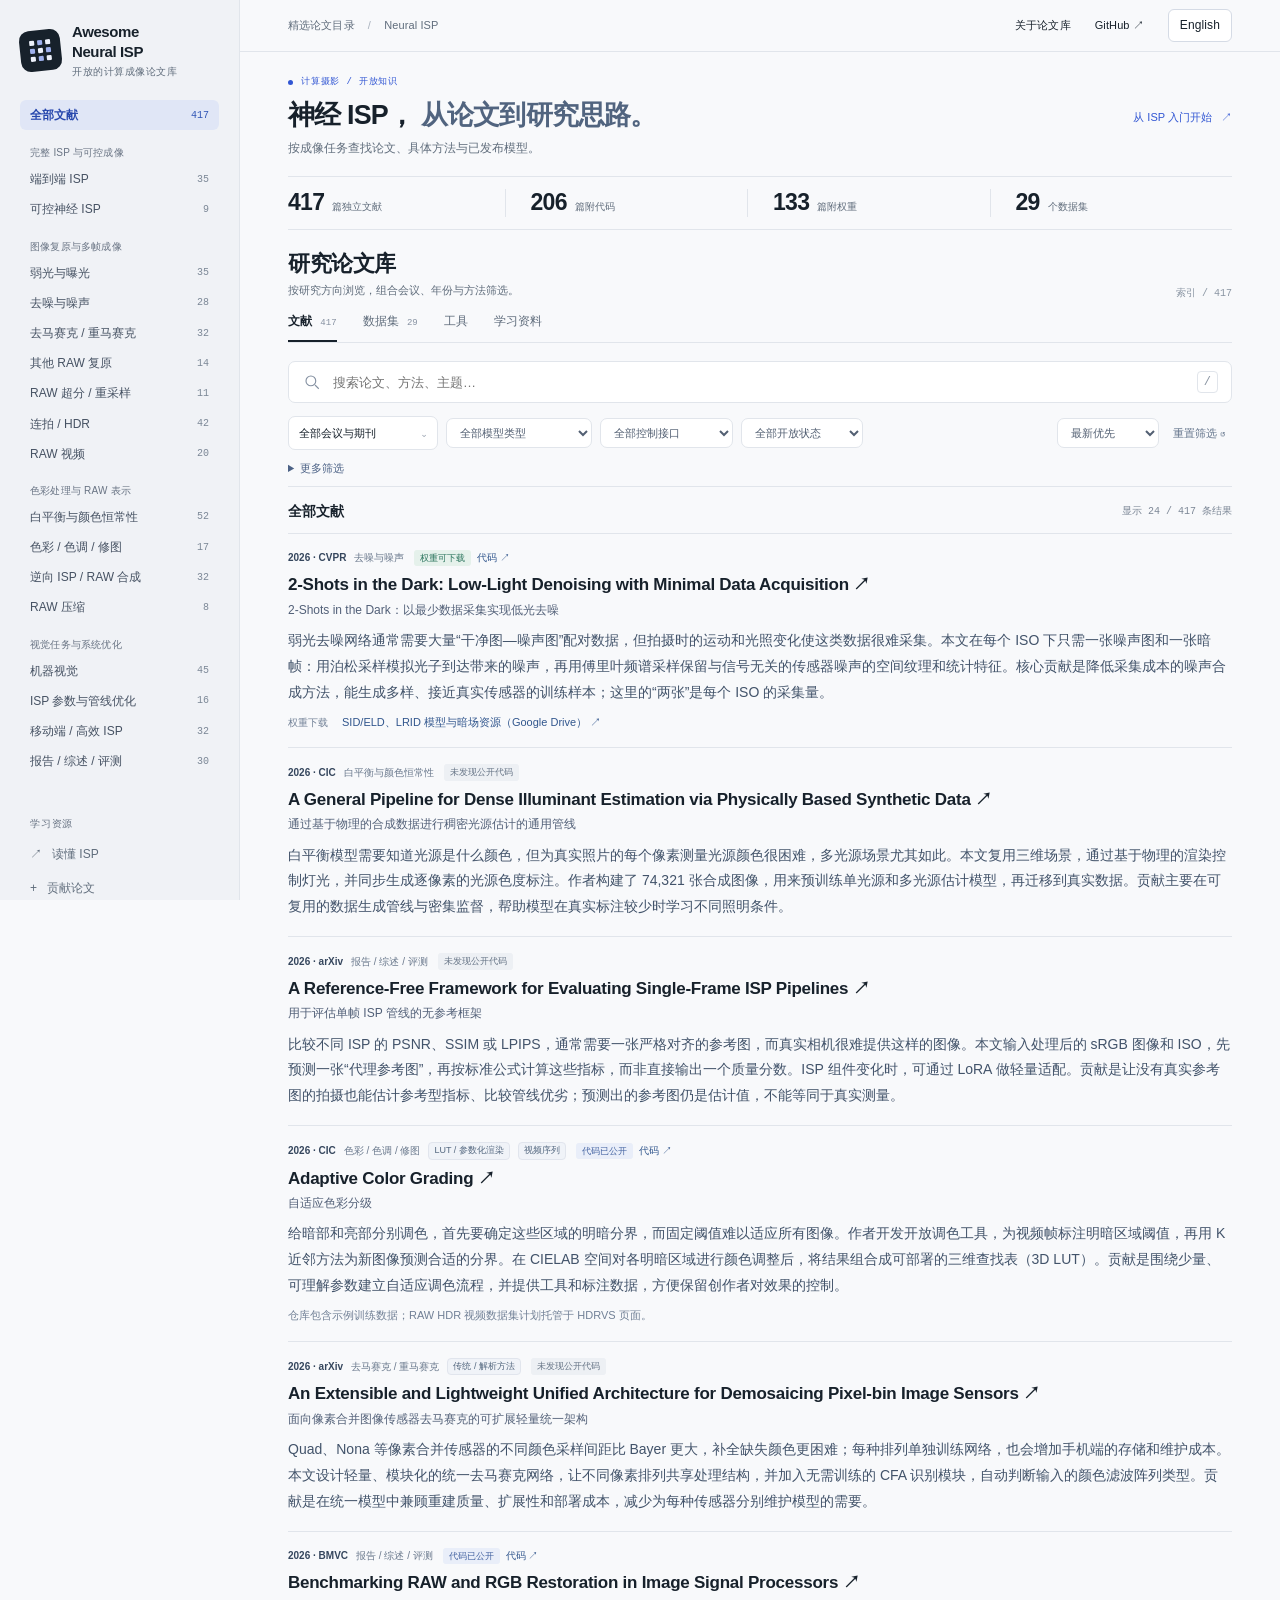
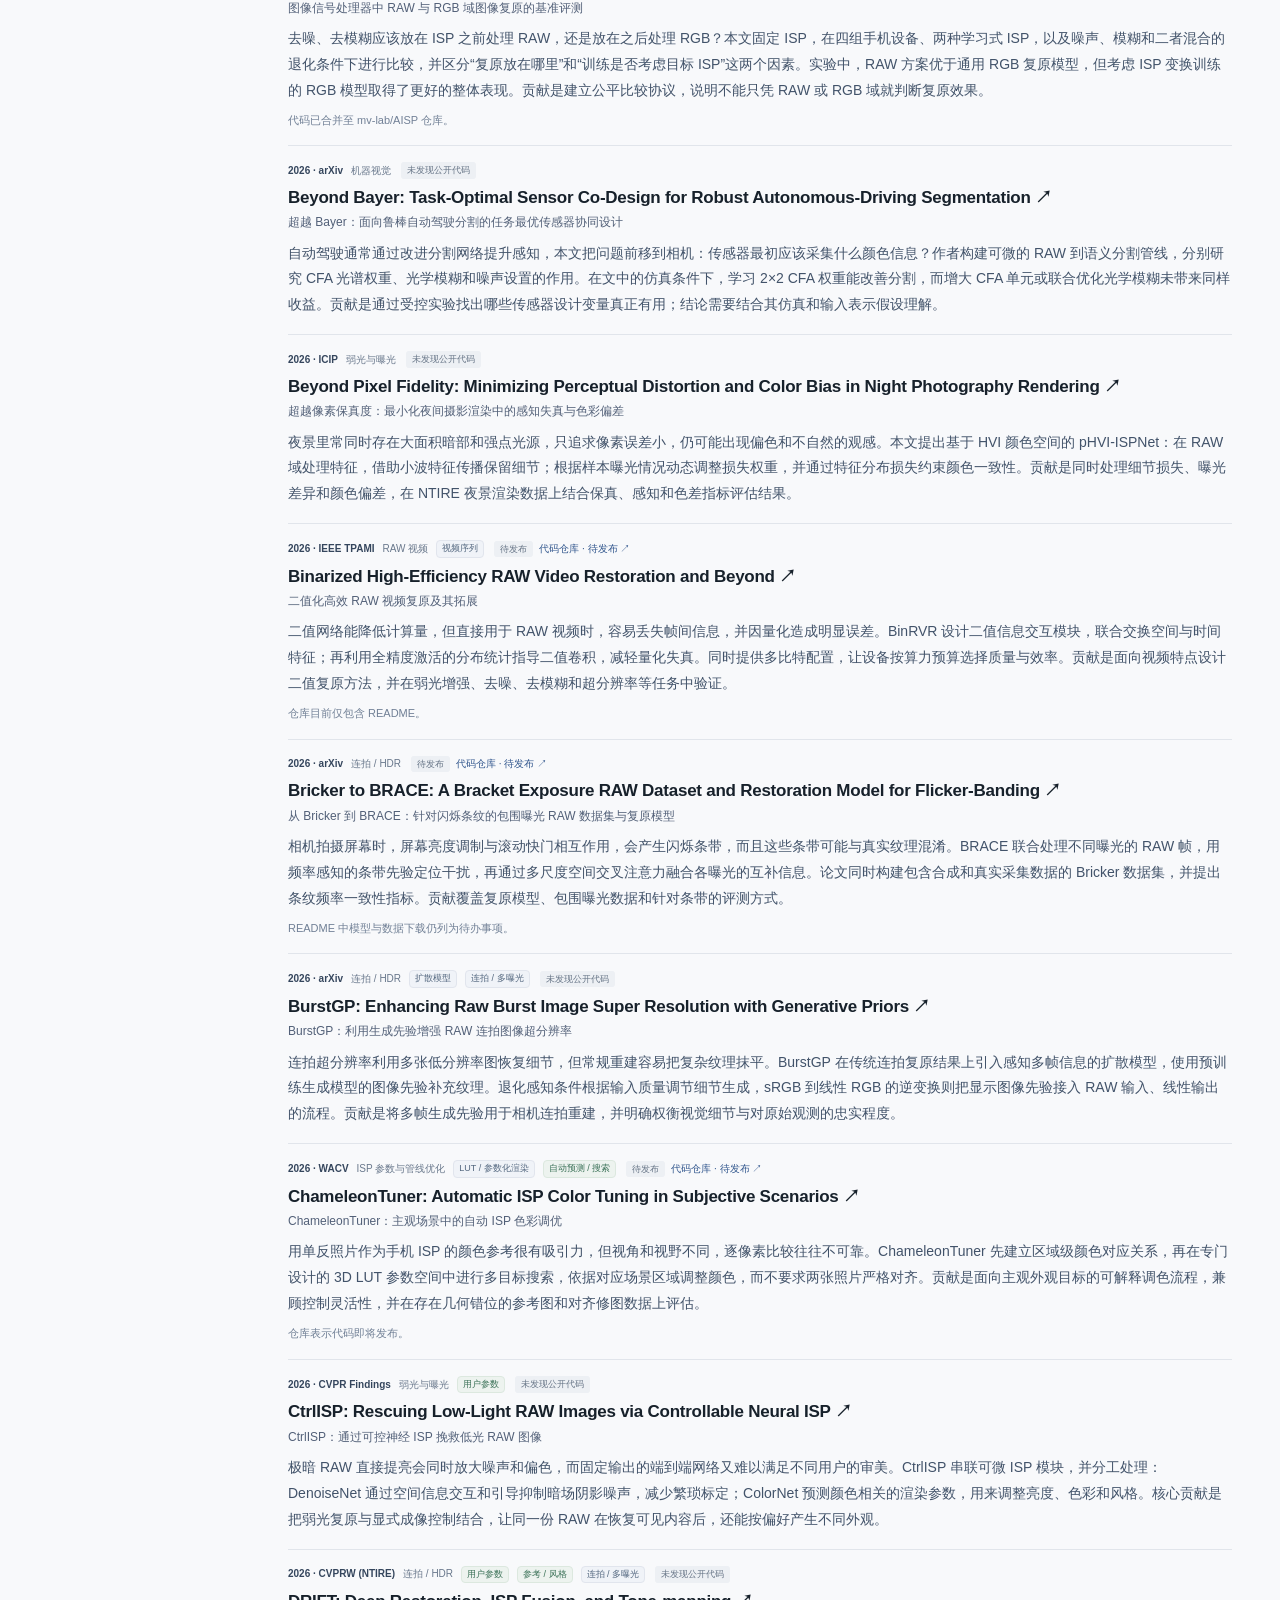
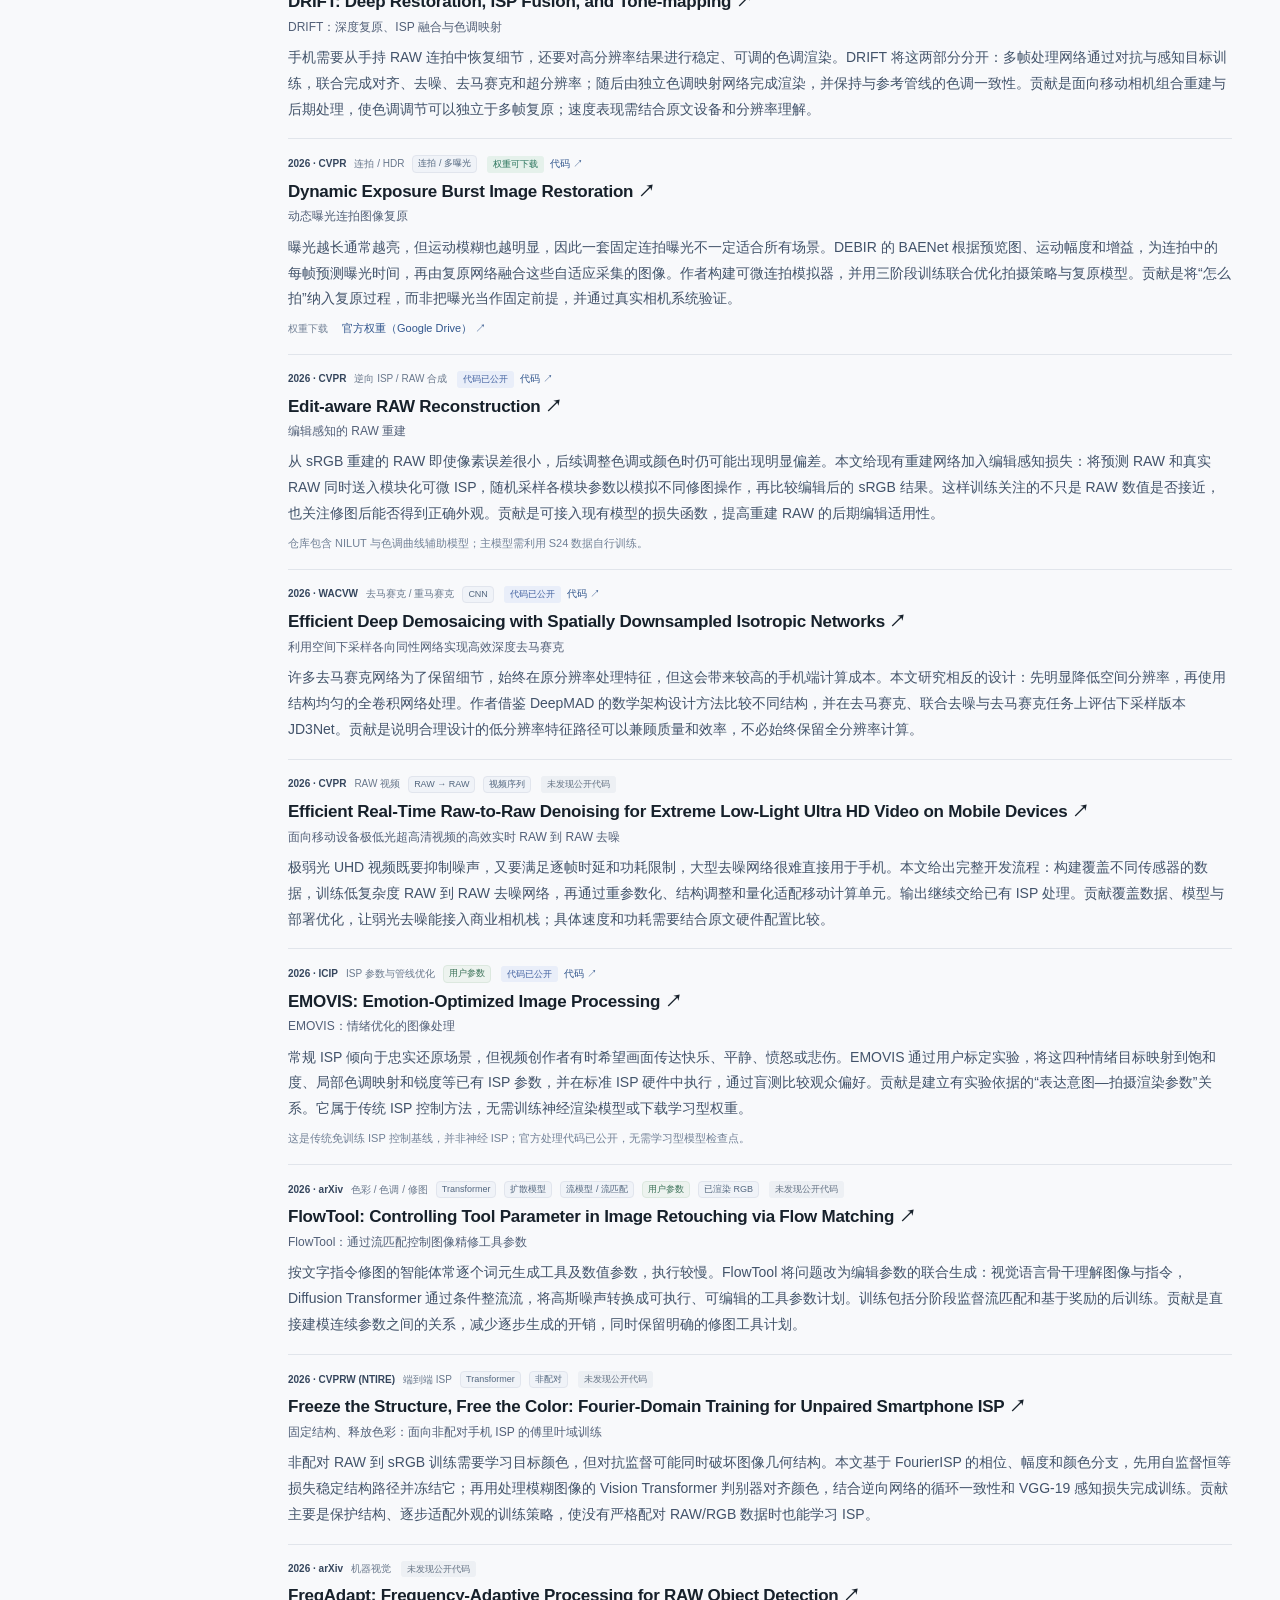
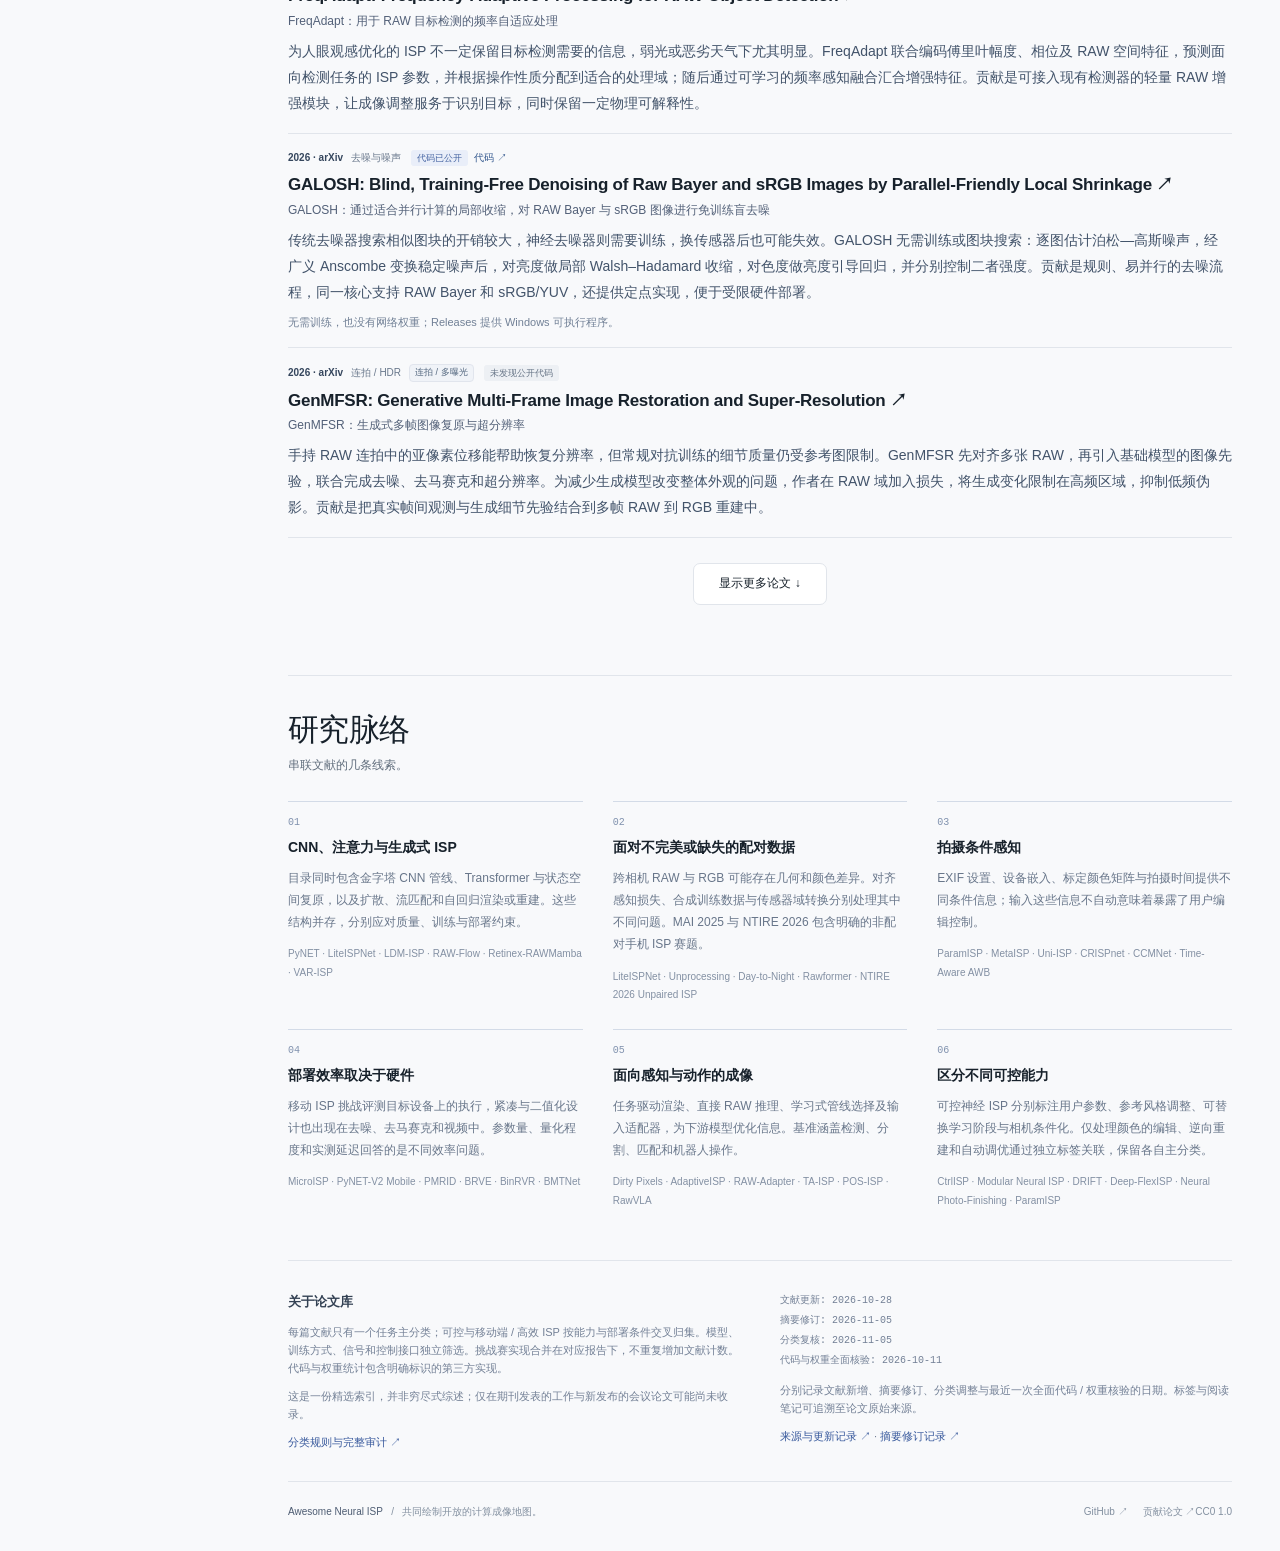
==== commit 09fef225: "Update papers, bilingual summaries, taxonomy and website filters" ====
--- a/docs/zh-CN.html
+++ b/docs/zh-CN.html
@@ -3,7 +3,7 @@
 <head>
 <meta charset="utf-8">
 <meta name="viewport" content="width=device-width, initial-scale=1">
-<meta name="description" content="一份神经图像信号处理研究指南。探索塑造相机成像的论文、开源代码与预训练模型。">
+<meta name="description" content="按成像任务查找论文、具体方法与已发布模型。">
 <meta name="theme-color" content="#f8f9fb">
 <title>Awesome Neural ISP · 中文</title>
 <link rel="alternate" hreflang="en" href="index.html">
@@ -11,16 +11,152 @@
 <style>:root{--bg:#f8f9fb;--surface:#fff;--ink:#17212b;--muted:#606d7c;--line:#e1e5eb;--accent:#3156d3;--soft:#ecf0fc;--mono:ui-monospace,SFMono-Regular,Consolas,monospace;--sans:Inter,-apple-system,BlinkMacSystemFont,"Segoe UI","Microsoft YaHei",sans-serif;--serif:Georgia,"Times New Roman","Noto Serif SC",SimSun,serif}
 *{box-sizing:border-box}html{scroll-behavior:smooth;scroll-padding-top:28px}body{margin:0;background:var(--bg);color:var(--ink);font:14px/1.65 var(--sans);-webkit-font-smoothing:antialiased}a{color:inherit;text-decoration:none}button,input,select{font:inherit}button,a,input,select,summary{-webkit-tap-highlight-color:transparent}button{cursor:pointer;color:inherit;transition:background .15s,color .15s}a:hover{color:var(--accent)}button:focus-visible,a:focus-visible,input:focus-visible,select:focus-visible,summary:focus-visible{outline:3px solid #728cf0;outline-offset:4px}h1,h2,h3,p{margin:0}button,input,select{border:1px solid var(--line);border-radius:7px;background:var(--surface)}button:hover{background:var(--soft)}.skip{position:fixed;left:20px;top:-100px;z-index:100;background:var(--ink);color:white;padding:12px}.skip:focus{top:12px}.sr-only{position:absolute;width:1px;height:1px;padding:0;margin:-1px;overflow:hidden;clip:rect(0,0,0,0);white-space:nowrap;border:0}[hidden]{display:none!important}
 .sidebar{position:fixed;inset:0 auto 0 0;width:240px;background:#f0f2f6;border-right:1px solid var(--line);padding:30px 20px 20px;display:flex;flex-direction:column;z-index:30;overflow-y:auto}.brand{display:flex;align-items:center;gap:11px;font-weight:700;font-size:15px;line-height:1.3;letter-spacing:-.4px}.brand-mark{display:grid;grid-template-columns:repeat(3,5px);gap:3px;background:var(--ink);padding:10px;border-radius:10px;transform:rotate(-6deg)}.brand-mark i{width:5px;height:5px;background:#edf1fb;border-radius:1px}.brand-mark i:nth-child(2n){background:#9fb1ee}.brand small{display:block;color:var(--muted);font-weight:400;font-size:10px;letter-spacing:.05em;margin-top:4px}.sidebar nav{margin-top:35px}.nav-label{font:10px/1.4 var(--mono);letter-spacing:.08em;color:#697484;margin:23px 10px 9px}.topic{display:flex;gap:8px;align-items:center;width:100%;text-align:left;border:0;background:transparent;border-radius:6px;padding:9px 10px;margin:2px 0;font-size:12px;line-height:1.35;color:#465263}.topic span:first-child{flex:1}.topic .count{font:10px var(--mono);color:#7b8796}.topic[aria-current=true]{background:#e0e6f6;color:#2747ad;font-weight:600}.topic[aria-current=true] .count{color:#3156b6}.sidebar-bottom{margin-top:auto;padding-top:25px}.sidebar-bottom a{display:block;color:#606d7c;font-size:12px;padding:7px 10px}.sidebar-bottom .version{font:10px var(--mono);color:#7b8796;padding:20px 10px 0}.shell{margin-left:240px}.topbar{height:78px;border-bottom:1px solid var(--line);display:flex;align-items:center;justify-content:space-between;padding:0 48px;font-size:11px;letter-spacing:.01em}.topbar .trail{color:var(--muted)}.topbar .trail span{padding:0 10px;color:#a9b2be}.top-links{display:flex;gap:24px;align-items:center}.language{border:1px solid #d5dbe5;border-radius:6px;padding:6px 11px;font-size:12px;background:white}.menu-button{display:none}.content{max-width:1420px;margin:auto;padding:0 48px}
-.hero{display:grid;grid-template-columns:minmax(0,1.6fr) minmax(230px,1fr);gap:26px;padding:65px 0 34px;align-items:center}.eyebrow{font:10px/1.5 var(--mono);letter-spacing:.13em;color:var(--accent);display:flex;gap:8px;align-items:center}.eyebrow::before{content:"";width:5px;height:5px;background:var(--accent);border-radius:50%}.hero h1{font:clamp(38px,4.2vw,64px)/1.08 var(--serif);letter-spacing:-2.8px;margin:20px 0}.hero h1 em{font-weight:400;color:#4b638c}.hero p{max-width:530px;color:var(--muted);font-size:14px;line-height:1.8}.hero-actions{display:flex;gap:22px;align-items:center;margin-top:27px;font-size:12px}.primary{background:var(--ink);color:#fff;padding:11px 17px;border-radius:6px;font-weight:500}.primary:hover{background:var(--accent);color:#fff}.text-link::after{content:' ↗';padding-left:6px}.imaging-art{position:relative;height:238px;isolation:isolate}.imaging-art::before{position:absolute;content:"";inset:3% 0;background:radial-gradient(ellipse,#dfe7f9,transparent 65%);z-index:-1}.signal-flow{display:flex;align-items:center;justify-content:center;height:190px;gap:14px}.sensor{display:grid;grid-template-columns:repeat(6,9px);gap:3px;transform:perspective(300px) rotateY(22deg) rotateZ(-5deg);padding:10px;border:1px solid #cdd6e2;border-radius:5px;background:#fff;box-shadow:6px 9px 22px #263d6810}.sensor i{height:9px;background:#9cc2b6}.sensor i:nth-child(4n){background:#dbaaa3}.sensor i:nth-child(4n + 1){background:#99aed6}.flow-line{width:22px;height:1px;background:#a1aec4;position:relative}.flow-line::after{content:"";position:absolute;right:0;top:-2px;width:5px;height:5px;border-right:1px solid #a1aec4;border-top:1px solid #a1aec4;transform:rotate(45deg)}.chip-art{display:grid;place-items:center;width:66px;height:66px;background:#f8faff;border:1px solid #bfcde4;outline:5px solid #e9eef8;border-radius:12px;color:#3156ad;font:12px var(--mono);box-shadow:0 10px 30px #45639810}.output-art{width:92px;height:113px;border:5px solid white;border-radius:7px;box-shadow:0 7px 22px #263d6820;background:radial-gradient(circle at 70% 30%,#f5d4a3 0 13%,transparent 13.5%),linear-gradient(155deg,transparent 55%,#5d7f8f 55.5% 68%,transparent 68.5%),linear-gradient(27deg,#223d5c 32%,#92b2c0 32.5% 50%,transparent 50.5%),linear-gradient(#8ab3d2,#dcd2bd);transform:rotate(5deg)}.art-labels{display:flex;justify-content:space-around;font:8px var(--mono);letter-spacing:.06em;color:#728198;margin-top:-21px}.art-caption{text-align:center;color:#8390a0;font:italic 13px var(--serif);margin-top:22px}
-.metrics{display:flex;margin:10px 0 40px;padding:22px 0;border-top:1px solid var(--line);border-bottom:1px solid var(--line)}.metric{flex:1;display:flex;align-items:baseline;gap:11px;padding-left:25px;border-left:1px solid var(--line)}.metric:first-child{border:0;padding-left:0}.metric strong{font:29px/1.1 var(--serif);letter-spacing:-1px}.metric span{font-size:11px;color:var(--muted)}.spotlight{display:flex;justify-content:space-between;align-items:center;gap:30px;background:#eaf0f7;border:1px solid #dbe3ef;border-radius:9px;padding:25px 28px;margin-bottom:46px}.spot-label{font:9px var(--mono);letter-spacing:.13em;color:#456485;margin-bottom:8px}.spotlight h2{font:24px/1.3 var(--serif);letter-spacing:-.55px}.spotlight p{font-size:12px;line-height:1.7;color:#5f7086;margin-top:7px;max-width:670px}.spotlight button{white-space:nowrap;background:white;border-color:#cdd8e9;padding:10px 15px;font-size:11px;color:#385473}.library-heading{display:flex;align-items:end;justify-content:space-between;gap:15px;margin-bottom:24px}.library-heading h2,.section-heading h2{font:31px/1.2 var(--serif);letter-spacing:-.7px}.library-heading p,.section-heading p{color:var(--muted);font-size:12px;margin-top:8px}.index-label{color:#8a95a3;font:10px var(--mono);white-space:nowrap}.tabs{display:flex;gap:28px;border-bottom:1px solid var(--line);margin-bottom:24px}.tab{border:0;background:transparent;border-radius:0;padding:0 0 12px;color:var(--muted);font-size:12px;border-bottom:2px solid transparent}.tab[aria-pressed=true]{color:var(--ink);font-weight:600;border-bottom-color:var(--ink)}.tab span{font:9px var(--mono);color:#8792a2;margin-left:5px}.search-wrap{position:relative}.search-wrap svg{position:absolute;left:15px;top:14px;color:#8490a1}.search-wrap input{width:100%;padding:12px 55px 12px 44px;font-size:13px;height:46px}.search-wrap kbd{position:absolute;right:14px;top:13px;border:1px solid var(--line);border-radius:4px;padding:0 6px;color:#8893a0;font:12px/20px var(--mono)}.filter-row{display:flex;align-items:center;gap:10px;padding:13px 0 18px;flex-wrap:wrap}.filter-row label{display:flex;align-items:center;gap:7px}.filter-row select{font-size:11px;color:#536073;padding:7px 26px 7px 10px;max-width:190px;background:transparent}.filter-row .sort{margin-left:auto}.reset{border:0;background:transparent;color:#63748b;font-size:11px;padding:6px}.results-heading{display:flex;align-items:center;justify-content:space-between;gap:12px;border-top:1px solid var(--line);padding:19px 0 14px}.results-heading h3{font-size:14px;font-weight:600}.results-heading p{font:10px var(--mono);color:#7c8796}.category-description{font-size:12px;color:var(--muted);line-height:1.8;max-width:850px;margin:0 0 20px}.paper-list{border-top:1px solid var(--line)}
-.paper-card{display:grid;grid-template-columns:minmax(0,1fr) 145px;gap:24px;padding:24px 0;border-bottom:1px solid var(--line);position:relative}.paper-card:hover .paper-name{color:var(--accent)}.paper-kicker{font:9px var(--mono);color:#738198;display:flex;align-items:center;gap:10px;margin-bottom:7px}.paper-kicker .dot{width:3px;height:3px;background:#a8b2c0;border-radius:50%}.paper-name{font-size:19px;font-weight:600;letter-spacing:-.45px;line-height:1.35}.paper-title{color:#435166;font-size:12px;line-height:1.7;margin-top:5px}.original-title{font-size:11px;color:#788494;margin-top:3px}.paper-summary{color:#697587;font-size:12px;line-height:1.85;margin-top:9px;max-width:850px}.paper-links{display:flex;gap:17px;align-items:center;flex-wrap:wrap;font-size:10px;margin-top:13px;color:#3b587e}.paper-links a:hover{text-decoration:underline}.paper-side{text-align:right}.paper-year{font:18px var(--serif);line-height:1.2}.paper-venue{font-size:10px;line-height:1.7;color:#758294;margin:5px 0 13px;overflow-wrap:anywhere}.status{display:inline-block;font:9px/1.3 var(--mono);color:#667486;background:#edf0f4;padding:5px 7px;border-radius:4px;white-space:normal}.status-W,.status-R{color:#28735b;background:#e5f1eb}.status-C{color:#4564a2;background:#e9eef9}.status-U{color:#876231;background:#f4ede0}.paper-details{grid-column:1/-1;margin-top:-12px;color:#697587;font-size:11px}.paper-details summary{cursor:pointer;width:fit-content;color:#536c91}.detail-body{padding:12px 16px;background:#f0f3f8;border-radius:6px;margin-top:9px;line-height:1.9}.downloads{display:grid;gap:6px;margin-top:8px;overflow-wrap:anywhere}.downloads a{color:#3159ad;text-decoration:underline;text-underline-offset:3px}.show-more{display:block;margin:25px auto 0;padding:10px 25px;font-size:12px}.empty{text-align:center;padding:60px 20px;background:#f0f3f8;border-radius:8px}.empty h3{font-size:16px}.empty p{color:var(--muted);font-size:12px;margin:8px 0 14px}
+.hero{display:grid;grid-template-columns:minmax(0,1.6fr) minmax(230px,1fr);gap:26px;padding:38px 0 25px;align-items:center}.eyebrow{font:10px/1.5 var(--mono);letter-spacing:.13em;color:var(--accent);display:flex;gap:8px;align-items:center}.eyebrow::before{content:"";width:5px;height:5px;background:var(--accent);border-radius:50%}.hero h1{font:clamp(38px,4.2vw,64px)/1.08 var(--serif);letter-spacing:-2.8px;margin:20px 0}.hero h1 em{font-weight:400;color:#4b638c}.hero p{max-width:530px;color:var(--muted);font-size:14px;line-height:1.8}.hero-actions{display:flex;gap:22px;align-items:center;margin-top:27px;font-size:12px}.primary{background:var(--ink);color:#fff;padding:11px 17px;border-radius:6px;font-weight:500}.primary:hover{background:var(--accent);color:#fff}.text-link::after{content:' ↗';padding-left:6px}.imaging-art{position:relative;height:238px;isolation:isolate}.imaging-art::before{position:absolute;content:"";inset:3% 0;background:radial-gradient(ellipse,#dfe7f9,transparent 65%);z-index:-1}.signal-flow{display:flex;align-items:center;justify-content:center;height:190px;gap:14px}.sensor{display:grid;grid-template-columns:repeat(6,9px);gap:3px;transform:perspective(300px) rotateY(22deg) rotateZ(-5deg);padding:10px;border:1px solid #cdd6e2;border-radius:5px;background:#fff;box-shadow:6px 9px 22px #263d6810}.sensor i{height:9px;background:#9cc2b6}.sensor i:nth-child(4n){background:#dbaaa3}.sensor i:nth-child(4n + 1){background:#99aed6}.flow-line{width:22px;height:1px;background:#a1aec4;position:relative}.flow-line::after{content:"";position:absolute;right:0;top:-2px;width:5px;height:5px;border-right:1px solid #a1aec4;border-top:1px solid #a1aec4;transform:rotate(45deg)}.chip-art{display:grid;place-items:center;width:66px;height:66px;background:#f8faff;border:1px solid #bfcde4;outline:5px solid #e9eef8;border-radius:12px;color:#3156ad;font:12px var(--mono);box-shadow:0 10px 30px #45639810}.output-art{width:92px;height:113px;border:5px solid white;border-radius:7px;box-shadow:0 7px 22px #263d6820;background:radial-gradient(circle at 70% 30%,#f5d4a3 0 13%,transparent 13.5%),linear-gradient(155deg,transparent 55%,#5d7f8f 55.5% 68%,transparent 68.5%),linear-gradient(27deg,#223d5c 32%,#92b2c0 32.5% 50%,transparent 50.5%),linear-gradient(#8ab3d2,#dcd2bd);transform:rotate(5deg)}.art-labels{display:flex;justify-content:space-around;font:8px var(--mono);letter-spacing:.06em;color:#728198;margin-top:-21px}.art-caption{text-align:center;color:#8390a0;font:italic 13px var(--serif);margin-top:22px}
+.metrics{display:flex;margin:6px 0 24px;padding:16px 0;border-top:1px solid var(--line);border-bottom:1px solid var(--line)}.metric{flex:1;display:flex;align-items:baseline;gap:11px;padding-left:25px;border-left:1px solid var(--line)}.metric:first-child{border:0;padding-left:0}.metric strong{font:29px/1.1 var(--serif);letter-spacing:-1px}.metric span{font-size:11px;color:var(--muted)}.spotlight{display:flex;justify-content:space-between;align-items:center;gap:30px;background:#eaf0f7;border:1px solid #dbe3ef;border-radius:9px;padding:18px 22px;margin-bottom:28px}.spot-label{font:9px var(--mono);letter-spacing:.13em;color:#456485;margin-bottom:8px}.spotlight h2{font:24px/1.3 var(--serif);letter-spacing:-.55px}.spotlight p{font-size:12px;line-height:1.7;color:#5f7086;margin-top:7px;max-width:670px}.spotlight button{white-space:nowrap;background:white;border-color:#cdd8e9;padding:10px 15px;font-size:11px;color:#385473}.library-heading{display:flex;align-items:end;justify-content:space-between;gap:15px;margin-bottom:18px}.library-heading h2,.section-heading h2{font:31px/1.2 var(--serif);letter-spacing:-.7px}.library-heading p,.section-heading p{color:var(--muted);font-size:12px;margin-top:8px}.index-label{color:#8a95a3;font:10px var(--mono);white-space:nowrap}.tabs{display:flex;gap:28px;border-bottom:1px solid var(--line);margin-bottom:24px}.tab{border:0;background:transparent;border-radius:0;padding:0 0 12px;color:var(--muted);font-size:12px;border-bottom:2px solid transparent}.tab[aria-pressed=true]{color:var(--ink);font-weight:600;border-bottom-color:var(--ink)}.tab span{font:9px var(--mono);color:#8792a2;margin-left:5px}.search-wrap{position:relative}.search-wrap svg{position:absolute;left:15px;top:14px;color:#8490a1}.search-wrap input{width:100%;padding:12px 55px 12px 44px;font-size:13px;height:46px}.search-wrap kbd{position:absolute;right:14px;top:13px;border:1px solid var(--line);border-radius:4px;padding:0 6px;color:#8893a0;font:12px/20px var(--mono)}.filter-row{display:flex;align-items:center;gap:10px;padding:13px 0 18px;flex-wrap:wrap}.filter-row label{display:flex;align-items:center;gap:7px}.filter-row select{font-size:11px;color:#536073;padding:7px 26px 7px 10px;max-width:190px;background:transparent}.filter-row .sort{margin-left:auto}.reset{border:0;background:transparent;color:#63748b;font-size:11px;padding:6px}.results-heading{display:flex;align-items:center;justify-content:space-between;gap:12px;border-top:1px solid var(--line);padding:19px 0 14px}.results-heading h3{font-size:14px;font-weight:600}.results-heading p{font:10px var(--mono);color:#7c8796}.category-description{font-size:12px;color:var(--muted);line-height:1.8;max-width:850px;margin:0 0 20px}.paper-list{border-top:1px solid var(--line)}
+.paper-card{padding:17px 0 16px;border-bottom:1px solid var(--line);position:relative}.paper-card:hover .paper-name{color:var(--accent)}.paper-meta{display:flex;flex-wrap:wrap;align-items:center;gap:6px 13px;font-size:10px;line-height:1.5;color:#69788c;margin-bottom:5px}.paper-publication{color:#35465d;font-weight:600}.paper-framework{color:#8190a2}.paper-name{font-size:17px;font-weight:600;letter-spacing:-.25px;line-height:1.42;overflow-wrap:anywhere}.paper-translation{color:#526078;font-size:12px;line-height:1.6;margin-top:3px}.paper-summary{color:#4e5d70;font-size:13px;line-height:1.7;margin-top:7px}.paper-actions{display:flex;flex-wrap:wrap;align-items:baseline;gap:6px 20px;margin-top:8px}.paper-details[open]{flex-basis:100%}.paper-links{display:flex;gap:16px;align-items:center;flex-wrap:wrap;font-size:11px;color:#31568d}.paper-links a:hover{text-decoration:underline}.status{display:inline-block;font:9px/1.4 var(--sans);color:#667486;background:#edf0f4;padding:2px 6px;border-radius:3px}.status-W,.status-R{color:#28735b;background:#e5f1eb}.status-C{color:#4564a2;background:#e9eef9}.status-U{color:#876231;background:#f4ede0}.paper-details{color:#697587;font-size:11px}.paper-details summary{cursor:pointer;width:fit-content;color:#536c91}.detail-body{padding:10px 14px;background:#f0f3f8;border-radius:6px;margin-top:7px;line-height:1.8}.downloads{display:grid;gap:5px;margin-top:6px;overflow-wrap:anywhere}.downloads a{color:#3159ad;text-decoration:underline;text-underline-offset:3px}.show-more{display:block;margin:25px auto 0;padding:10px 25px;font-size:12px}.empty{text-align:center;padding:60px 20px;background:#f0f3f8;border-radius:8px}.empty h3{font-size:16px}.empty p{color:var(--muted);font-size:12px;margin:8px 0 14px}
 .resource-grid{display:grid;grid-template-columns:repeat(2,minmax(0,1fr));gap:16px}.resource-card{background:var(--surface);border:1px solid var(--line);border-radius:8px;padding:22px;overflow-wrap:anywhere}.resource-card h3{font-size:16px;line-height:1.5}.resource-card p{color:var(--muted);font-size:12px;margin-top:10px}.resource-card .resource-meta{font:10px var(--mono);color:#8491a2;margin:0 0 12px}.resource-card dl{font-size:11px;margin:15px 0;display:grid;grid-template-columns:100px 1fr;gap:7px}.resource-card dt{color:#8491a2}.resource-card dd{margin:0;color:#546277}.resource-card a{color:#395a9d}.resource-card .resource-link{font-size:11px;display:inline-block;margin-top:12px}.learning-group{margin-bottom:28px}.learning-group>h3{font-size:14px;margin-bottom:14px}.learning-item{padding:15px 0;border-bottom:1px solid var(--line)}.learning-item a{font-size:13px;font-weight:500}.learning-item p{font-size:12px;color:var(--muted);margin-top:4px}.learning-item small{font-size:10px;color:#8090a0}.research-section{margin-top:70px;padding-top:35px;border-top:1px solid var(--line)}.section-heading{margin-bottom:25px}.trend-grid{display:grid;grid-template-columns:repeat(3,minmax(0,1fr));gap:24px 30px}.trend{border-top:1px solid #d3dbe7;padding-top:15px}.trend-num{font:10px var(--mono);color:#8092ae}.trend h3{font-size:14px;line-height:1.5;margin:9px 0}.trend p{font-size:12px;color:#68768a;line-height:1.85}.trend .examples{color:#8390a3;font-size:10px;margin-top:12px}.about{margin-top:50px;border-top:1px solid var(--line);padding:30px 0;display:grid;grid-template-columns:1fr 1fr;gap:40px;font-size:11px;color:#738096}.about h2{font-size:13px;color:#344254;margin-bottom:10px}.about p+p{margin-top:10px}.about a{color:#395a9d}.about .dates{font:10px/2 var(--mono);margin-bottom:10px}.footer{border-top:1px solid var(--line);padding:22px 0 30px;display:flex;justify-content:space-between;font-size:10px;color:#8390a0}.footer b{color:#4d5c72;font-weight:500}.footer a{padding-left:15px}.noscript{padding:20px;background:#fff5d7;margin:20px 0}.noscript a{text-decoration:underline}html[lang=zh-CN] .hero h1{font-size:clamp(35px,3.7vw,54px);line-height:1.3;letter-spacing:-1.8px}html[lang=zh-CN] .hero h1 em{font-style:normal}html[lang=zh-CN] .hero p{line-height:2}.backdrop{display:none}
-@media(min-width:1600px){.hero{padding-top:80px}.hero h1{font-size:68px}.content{padding:0 66px}.topbar{padding:0 66px}}
+@media(min-width:1600px){.hero{padding-top:44px}.hero h1{font-size:68px}.content{padding:0 66px}.topbar{padding:0 66px}}
 @media(max-width:1150px){.sidebar{width:216px;padding:25px 14px}.shell{margin-left:216px}.content{padding:0 30px}.topbar{padding:0 30px}.hero{gap:10px}.hero h1{font-size:45px}.signal-flow{gap:9px}.sensor{grid-template-columns:repeat(6,7px);gap:2px;padding:7px}.sensor i{height:7px}.output-art{width:74px;height:94px}.chip-art{width:51px;height:51px}.metric{padding-left:16px;gap:8px}.metric strong{font-size:26px}.metric span{font-size:10px}.spotlight{padding:22px}.spotlight h2{font-size:22px}.spotlight button{white-space:normal;min-width:150px;max-width:180px}.trend-grid{grid-template-columns:repeat(2,minmax(0,1fr))}}
-@media(max-width:900px){.hero{grid-template-columns:1fr;padding-top:40px}.imaging-art{display:none}.hero h1{font-size:48px}.hero p{max-width:600px}.metric{display:block}.metric span{display:block;margin-top:7px}.spotlight{align-items:flex-start;flex-direction:column;gap:15px}.spotlight button{max-width:none}.filter-row .sort{margin-left:0}.paper-card{grid-template-columns:minmax(0,1fr) 112px;gap:15px}.resource-grid{grid-template-columns:1fr}.top-links{gap:16px}.topbar .trail{max-width:180px}.about{grid-template-columns:1fr;gap:20px}}
-@media(max-width:680px){.sidebar{transform:translateX(-100%);width:260px;transition:transform .2s}.sidebar.open{transform:translateX(0)}.backdrop.open{display:block;position:fixed;inset:0;background:#1b2b4960;z-index:25;border:0;border-radius:0}.shell{margin-left:0}.topbar{height:65px;padding:0 20px;gap:15px}.topbar .trail{display:none}.menu-button{display:block;border:0;background:transparent;padding:5px 0;font-size:12px}.top-links{margin-left:auto;gap:17px}.top-links>a:first-child{display:none}.content{padding:0 22px}.hero{padding:40px 0 25px}.eyebrow{font-size:8px;letter-spacing:.1em}.hero h1{font-size:43px;letter-spacing:-2px;margin:17px 0}.hero p{font-size:13px}.hero-actions{gap:18px;font-size:11px;margin-top:22px}.metrics{margin:5px 0 25px;padding:20px 0}.metric{padding-left:12px}.metric strong{font-size:25px}.metric span{font-size:9px;margin-top:6px;max-width:70px}.spotlight{margin-bottom:34px;padding:21px}.spotlight h2{font-size:23px}.spotlight p{font-size:11px}.library-heading h2,.section-heading h2{font-size:28px}.library-heading p{font-size:11px}.index-label{display:none}.tabs{gap:26px;margin-bottom:20px}.tabs .tab{font-size:12px}.tabs .tab span{display:none}.filter-row{gap:8px;padding:11px 0 16px}.filter-row select{font-size:10px;max-width:160px;padding:7px 19px 7px 8px}.reset{font-size:10px}.results-heading{align-items:baseline;flex-wrap:wrap;padding:15px 0}.results-heading h3{font-size:13px}.results-heading p{font-size:9px}.paper-card{grid-template-columns:minmax(0,1fr) 80px;gap:12px;padding:21px 0}.paper-name{font-size:17px}.paper-title{font-size:11px}.paper-summary{font-size:11px;line-height:1.9}.paper-kicker{font-size:8px;gap:6px;flex-wrap:wrap}.paper-year{font-size:17px}.paper-venue{font-size:9px}.status{font-size:8px;padding:4px 5px}.paper-links{gap:14px;font-size:10px}.paper-details{font-size:10px;margin-top:-3px}.trend-grid{grid-template-columns:1fr;gap:25px}.research-section{margin-top:45px;padding-top:28px}.about{margin-top:35px}.footer{gap:16px;flex-direction:column}.footer a{padding-left:0;padding-right:17px}html[lang=zh-CN] .hero h1{font-size:37px;letter-spacing:-1.6px}html[lang=zh-CN] .metric span{font-size:9px}}
+@media(max-width:900px){.hero{grid-template-columns:1fr;padding-top:40px}.imaging-art{display:none}.hero h1{font-size:48px}.hero p{max-width:600px}.metric{display:block}.metric span{display:block;margin-top:7px}.spotlight{align-items:flex-start;flex-direction:column;gap:15px}.spotlight button{max-width:none}.filter-row .sort{margin-left:0}.resource-grid{grid-template-columns:1fr}.top-links{gap:16px}.topbar .trail{max-width:180px}.about{grid-template-columns:1fr;gap:20px}}
+@media(max-width:680px){.sidebar{transform:translateX(-100%);width:260px;transition:transform .2s}.sidebar.open{transform:translateX(0)}.backdrop.open{display:block;position:fixed;inset:0;background:#1b2b4960;z-index:25;border:0;border-radius:0}.shell{margin-left:0}.topbar{height:65px;padding:0 20px;gap:15px}.topbar .trail{display:none}.menu-button{display:block;border:0;background:transparent;padding:5px 0;font-size:12px}.top-links{margin-left:auto;gap:17px}.top-links>a:first-child{display:none}.content{padding:0 22px}.hero{padding:40px 0 25px}.eyebrow{font-size:8px;letter-spacing:.1em}.hero h1{font-size:43px;letter-spacing:-2px;margin:17px 0}.hero p{font-size:13px}.hero-actions{gap:18px;font-size:11px;margin-top:22px}.metrics{margin:5px 0 25px;padding:20px 0}.metric{padding-left:12px}.metric strong{font-size:25px}.metric span{font-size:9px;margin-top:6px;max-width:70px}.spotlight{margin-bottom:34px;padding:21px}.spotlight h2{font-size:23px}.spotlight p{font-size:11px}.library-heading h2,.section-heading h2{font-size:28px}.library-heading p{font-size:11px}.index-label{display:none}.tabs{gap:26px;margin-bottom:20px}.tabs .tab{font-size:12px}.tabs .tab span{display:none}.filter-row{gap:8px;padding:11px 0 16px}.filter-row select{font-size:10px;max-width:160px;padding:7px 19px 7px 8px}.reset{font-size:10px}.results-heading{align-items:baseline;flex-wrap:wrap;padding:15px 0}.results-heading h3{font-size:13px}.results-heading p{font-size:9px}.paper-card{padding:15px 0}.paper-name{font-size:16px;line-height:1.45}.paper-translation{font-size:11px}.paper-summary{font-size:12px;line-height:1.75}.paper-meta{font-size:9px;gap:5px 10px}.status{font-size:9px}.paper-links{gap:14px;font-size:10px}.paper-details{font-size:10px}.trend-grid{grid-template-columns:1fr;gap:25px}.research-section{margin-top:45px;padding-top:28px}.about{margin-top:35px}.footer{gap:16px;flex-direction:column}.footer a{padding-left:0;padding-right:17px}html[lang=zh-CN] .hero h1{font-size:37px;letter-spacing:-1.6px}html[lang=zh-CN] .metric span{font-size:9px}}
 @media(prefers-reduced-motion:reduce){html{scroll-behavior:auto}*,*::before,*::after{transition:none!important}}
 @media print{.sidebar,.topbar,.hero,.metrics,.spotlight,.tabs,.filter-row,.search-wrap,.research-section,.show-more,.footer,.about{display:none}.shell{margin:0}.content{max-width:none;padding:0}.paper-card{break-inside:avoid}body{background:white}}
+
+/* Research-first layout: compact introduction, persistent search, independent facets. */
+.topbar{height:52px}
+.sidebar{padding-top:22px}
+.sidebar nav{margin-top:20px}
+.nav-label{margin:16px 10px 6px}
+.topic{padding:7px 10px}
+.hero{display:flex;justify-content:space-between;gap:20px;padding:24px 0 18px}
+.hero h1,html[lang=zh-CN] .hero h1{font:600 clamp(23px,2.1vw,32px)/1.35 var(--sans);letter-spacing:-.8px;margin:7px 0 5px}
+.hero h1 em{font:inherit;color:#51647f}
+.hero p,html[lang=zh-CN] .hero p{font-size:12px;line-height:1.7;max-width:none}
+.hero>.text-link{font-size:11px;flex-shrink:0;color:var(--accent)}
+.eyebrow{font-size:9px;letter-spacing:.09em}
+.metrics{padding:12px 0;margin:0}
+.metric{gap:8px}
+.metric strong{font:600 23px/1.2 var(--sans);letter-spacing:-.7px}
+.metric span{font-size:10px}
+.library-heading{margin-bottom:12px}
+.library-heading h2{font:600 22px/1.3 var(--sans);letter-spacing:-.5px}
+.library-heading p{margin-top:3px;font-size:11px}
+.tabs{margin-bottom:12px;gap:26px}
+.tab{padding-bottom:9px}
+.search-toolbar{position:sticky;top:0;z-index:15;background:var(--bg);padding:6px 0}
+.search-wrap input{height:42px;padding-top:9px;padding-bottom:9px}
+.search-wrap svg{top:12px}
+.search-wrap kbd{top:10px}
+.filter-row{padding:7px 0;gap:8px}
+.filter-row select{max-width:210px;background:var(--surface);font-size:11px;padding:7px 25px 7px 9px}
+.advanced-filters{font-size:11px;color:var(--muted);padding:2px 0 8px}
+.advanced-filters>summary{cursor:pointer;width:fit-content;color:#4c6286}
+.advanced-filters[open]{padding-bottom:10px}
+.filter-help{font-size:10px;line-height:1.7;max-width:780px;color:#687990}
+.active-filters{display:flex;flex-wrap:wrap;gap:5px;padding-top:6px}
+.active-filters button{display:flex;align-items:center;gap:6px;max-width:100%;padding:3px 8px;font-size:10px;border-color:#d6dff6;background:#eaf0fd;color:#3e56a0}
+.active-filters button span{overflow:hidden;text-overflow:ellipsis;white-space:nowrap;max-width:400px}
+.results-heading{padding:13px 0 10px}
+.category-description{margin-bottom:10px;font-size:12px;line-height:1.7;max-width:none}
+.category-description details{font-size:11px;margin-top:3px}
+.category-description summary{cursor:pointer;color:#47628a;width:fit-content}
+.category-description details p{max-width:820px;margin:7px 0}
+.category-description a{color:var(--accent)}
+.paper-card{scroll-margin-top:135px;padding:15px 0}
+.method-tags{display:flex;flex-wrap:wrap;gap:5px;margin-top:5px}
+.method-tags:empty{display:none}
+.method-tag{display:inline-block;padding:1px 6px;margin:0;font-size:10px;line-height:1.6;border:1px solid #e1e5ed;border-radius:4px;background:#f0f3f8;color:#53677f}
+.tag-control{background:#edf3ef;border-color:#dce8df;color:#3a7157}
+.method-tag:hover{border-color:#afbee7;background:#e8eefb}
+.inline-button{border:0;background:transparent;border-radius:3px;padding:0;font-size:inherit;color:#31568d}
+.inline-button:hover{background:transparent;text-decoration:underline}
+.paper-actions .inline-button{font-size:11px}
+.detail-label{display:inline-block;min-width:120px;color:#6d7c8e;font-size:11px}
+.detail-tags>div{display:flex;align-items:baseline;gap:5px;flex-wrap:wrap;margin:5px 0}
+.implementations{border-top:1px solid #dbe2ed;margin-top:14px;padding-top:12px}
+.implementations h4{margin:0 0 9px;font-size:12px}
+.implementations strong{font-size:12px}
+.related-datasets{display:flex;flex-wrap:wrap;gap:5px 12px;margin:12px 0;font-size:11px}
+@media(min-width:1600px){.hero{padding-top:24px}}
+@media(max-width:1150px){.hero{gap:14px}.metric{padding-left:13px}.metric strong{font-size:22px}.filter-row select{max-width:195px}}
+@media(max-width:900px){.hero{display:block;padding-top:20px}.hero>.text-link{display:inline-block;margin-top:8px}.metric{display:flex;align-items:baseline}.metric span{display:inline;margin-top:0}.filter-row .sort{margin-left:auto}}
+@media(max-width:680px){
+  .topbar{height:50px;padding:0 18px}.content{padding:0 18px}
+  .hero{padding:18px 0 14px}.hero h1,html[lang=zh-CN] .hero h1{font-size:23px;letter-spacing:-.6px;line-height:1.4;margin:7px 0 4px}
+  .hero p,html[lang=zh-CN] .hero p{font-size:11px}.hero>.text-link{display:none}
+  .eyebrow{font-size:8px}.metrics{padding:11px 0;margin:0}.metric{display:block;padding-left:9px}.metric strong{font-size:21px}.metric span,html[lang=zh-CN] .metric span{display:block;font-size:9px;margin-top:2px;max-width:75px;line-height:1.5}
+  .library-heading h2{font-size:20px}.library-heading p{font-size:10px}.library-heading{margin-bottom:10px}
+  .tabs{gap:24px;margin-bottom:7px}.tab{padding-bottom:8px}.tabs .tab{font-size:11px}
+  .filter-row{display:grid;grid-template-columns:repeat(2,minmax(0,1fr));gap:6px;padding:5px 0}
+  .filter-row label{min-width:0}.filter-row select{width:100%;max-width:none;font-size:10px;padding:7px 20px 7px 8px}
+  .filter-row .sort{margin-left:0}.filter-row .reset{justify-self:start;padding:2px 0}.advanced-filters{font-size:10px;padding-bottom:6px}
+  .active-filters button{font-size:9px}.active-filters button span{max-width:245px}
+  .results-heading{padding:10px 0 9px}.category-description{font-size:11px;margin-bottom:9px}.category-description details{font-size:10px}
+  .paper-card{padding:13px 0;scroll-margin-top:145px}.paper-name{font-size:15px}.paper-summary{font-size:12px;line-height:1.75}.method-tag{font-size:9px}.method-tags{gap:4px;margin-top:5px}
+  .paper-actions{gap:6px 13px}.paper-actions .inline-button{font-size:10px}.paper-details .detail-body{padding:13px 12px;font-size:11px}
+}
+@media print{.collection-shortcuts,.search-toolbar,.advanced-filters,.active-filters,.inline-button{display:none!important}}
+
+/* A compact metadata line leaves the full reading width to the abstract. */
+.library-heading{margin-top:20px}
+.nav-group .nav-label{font:500 10px/1.5 var(--sans);letter-spacing:.02em;margin:15px 10px 5px;color:#697484}
+.nav-group .topic{padding:6px 10px}
+.paper-card{padding:16px 0}
+.paper-meta{gap:4px 8px;margin-bottom:6px;line-height:1.6}
+.paper-meta>span,.paper-meta>.method-tag{max-width:100%}
+.paper-meta .method-tag{font-size:9px;line-height:1.5;padding:1px 5px}
+.paper-meta .status{margin-left:2px}
+.paper-release{display:inline-flex;align-items:center;gap:6px;white-space:nowrap}
+.code-link{font-size:10px;color:#31568d}
+.code-link:hover{text-decoration:underline;text-underline-offset:3px}
+.paper-name{line-height:1.5}
+.paper-summary{margin-top:8px;font-size:14px;line-height:1.85;color:#42536a;overflow-wrap:anywhere}
+.paper-info{margin-top:7px;font-size:11px;line-height:1.7;overflow-wrap:anywhere}
+.paper-resources{display:flex;align-items:baseline;flex-wrap:wrap;gap:3px 14px;color:#31568d}
+.paper-resources .downloads,.paper-resources .related-datasets{display:contents}
+.paper-resources .resource-label{color:#718096;font-size:10px}
+.paper-resources a{color:#31568d;text-decoration:none}
+.paper-resources a:hover{text-decoration:underline;text-underline-offset:3px}
+.paper-note{font-size:11px;line-height:1.7;margin:5px 0 0;color:#718096}
+.paper-info .implementations{margin:8px 0;padding-top:8px;font-size:12px}
+.paper-info .implementations p{margin:3px 0}
+@media(max-width:680px){
+  .library-heading{margin-top:16px}
+  .paper-card{padding:13px 0}
+  .paper-meta{gap:4px 7px}
+  .paper-meta .method-tag{font-size:9px}
+  .paper-summary{font-size:13px;line-height:1.85;margin-top:7px}
+  .paper-resources{gap:4px 12px}
+  .paper-note{font-size:10px}
+}
+
+/* Multi-select venue picker: main conferences, companion tracks and journals stay distinct. */
+.venue-filter{position:relative;min-width:150px;max-width:220px;font-size:11px}
+.venue-filter>summary{display:flex;align-items:center;justify-content:space-between;gap:10px;cursor:pointer;list-style:none;min-height:33px;padding:7px 10px;border:1px solid var(--line);border-radius:7px;background:var(--surface)}
+.venue-filter>summary::-webkit-details-marker{display:none}
+.venue-filter>summary::after{content:'⌄';color:#69788c;flex-shrink:0}
+.venue-filter[open]>summary,.venue-filter.has-selection>summary{border-color:#b7c6ef;color:#3156b6;background:#f0f4ff}
+.venue-panel{position:absolute;left:0;top:calc(100% + 7px);z-index:22;width:min(620px,calc(100vw - 340px));max-height:min(440px,52vh);overflow-y:auto;overscroll-behavior:contain;padding:14px;background:var(--surface);border:1px solid #d7deeb;border-radius:9px;box-shadow:0 9px 28px #263d681a}
+.venue-actions{display:flex;align-items:center;flex-wrap:wrap;gap:7px 14px}
+.venue-actions button{font-size:11px;padding:5px 8px}
+.venue-actions .inline-button{padding:0}
+.venue-help{font-size:11px;line-height:1.7;color:#6b788b;margin:8px 0 12px}
+#venueOptions fieldset{min-width:0;border:0;padding:0;margin:12px 0 0}
+#venueOptions legend{font-size:11px;font-weight:600;color:#526078;padding:0;margin-bottom:5px}
+#venueOptions fieldset>div{display:grid;grid-template-columns:repeat(3,minmax(0,1fr));gap:4px}
+#venueOptions label{display:flex;align-items:center;gap:7px;padding:5px 6px;border-radius:5px;cursor:pointer;min-width:0;line-height:1.5}
+#venueOptions label:hover{background:#f1f4fa}
+#venueOptions label:has(input:checked){background:#edf2ff;color:#3156b6}
+#venueOptions input{margin:0;width:14px;height:14px;flex-shrink:0;accent-color:#3156d3}
+#venueOptions label>span{overflow-wrap:anywhere}
+#venueOptions small{font:9px var(--mono);color:#8190a2;margin-left:auto}
+@media(max-width:1100px){#venueOptions fieldset>div{grid-template-columns:repeat(2,minmax(0,1fr))}}
+@media(max-width:680px){
+  .venue-filter{width:100%;max-width:none;min-width:0}
+  .venue-filter>summary{font-size:10px;min-height:31px;padding:7px 8px}
+  .venue-panel{width:calc(100vw - 36px);padding:12px;max-height:52vh}
+  #venueOptions label{min-height:32px;font-size:11px}
+}
 </style>
 </head>
 <body>
@@ -34,52 +170,108 @@
 <div class="shell" id="top">
 <header class="topbar"><button class="menu-button" id="menuButton" aria-controls="sidebar" aria-expanded="false">☰ &nbsp; 浏览主题</button><div class="trail">精选论文目录 <span>/</span> Neural ISP</div><div class="top-links"><a href="#about">关于论文库</a><a href="https://github.com/RoryLi98/Awesome-Neural-ISP" target="_blank" rel="noopener noreferrer">GitHub ↗</a><a class="language" id="languageLink" href="index.html">English</a></div></header>
 <main class="content">
-<section class="hero" aria-labelledby="hero-title"><div><div class="eyebrow">计算摄影 / 开放知识</div><h1 id="hero-title">从传感器信号，<br><em>到值得看见的影像。</em></h1><p>一份神经图像信号处理研究指南。探索塑造相机成像的论文、开源代码与预训练模型。</p><div class="hero-actions"><a class="primary" href="#library">探索论文库 &nbsp; ↓</a><a class="text-link" href="https://github.com/RoryLi98/Awesome-Neural-ISP/blob/main/guide/isp-101.zh-CN.md">从 ISP 入门开始</a></div></div><div class="imaging-art" role="img" aria-label="成像流程示意：传感器马赛克信号经神经 ISP 处理，生成渲染图像。"><div class="signal-flow"><div class="sensor" id="sensor" aria-hidden="true"></div><div class="flow-line"></div><div class="chip-art">ISP</div><div class="flow-line"></div><div class="output-art"></div></div><div class="art-labels"><span>传感器马赛克</span><span>神经 ISP</span><span>渲染图像</span></div><div class="art-caption">一份信号，多种表达。</div></div></section>
-<div class="metrics" aria-label="研究论文库"><div class="metric"><strong>419</strong><span>篇论文</span></div><div class="metric"><strong>205</strong><span>项公开代码</span></div><div class="metric"><strong>132</strong><span>项预训练权重</span></div><div class="metric"><strong>29</strong><span>个数据集</span></div></div>
-<section class="spotlight"><div><div class="spot-label">研究专题 / 01</div><h2>让成像管线重新拥有可调控的空间。</h2><p>面向用户的渲染控制、相机条件化与模块化神经 ISP。在独立专题中梳理可控成像。</p></div><button id="spotlightButton">探索可控神经 ISP &nbsp; ↗</button></section>
+<section class="hero" aria-labelledby="hero-title"><div><div class="eyebrow">计算摄影 / 开放知识</div><h1 id="hero-title">神经 ISP， <em>从论文到研究思路。</em></h1><p>按成像任务查找论文、具体方法与已发布模型。</p></div><a class="text-link" href="https://github.com/RoryLi98/Awesome-Neural-ISP/blob/main/guide/isp-101.zh-CN.md">从 ISP 入门开始</a></section>
+<div class="metrics" aria-label="研究论文库"><div class="metric"><strong>417</strong><span>篇独立文献</span></div><div class="metric"><strong>206</strong><span>篇附代码</span></div><div class="metric"><strong>133</strong><span>篇附权重</span></div><div class="metric"><strong>29</strong><span>个数据集</span></div></div>
 <noscript><div class="noscript">开启 JavaScript 即可使用筛选；也可以阅读完整的静态 Markdown 论文库。 <a href="https://github.com/RoryLi98/Awesome-Neural-ISP/blob/main/README.zh-CN.md">README ↗</a></div></noscript>
-<section id="library" aria-labelledby="library-title"><div class="library-heading"><div><h2 id="library-title">研究论文库</h2><p>找到起点，追踪思路，从开放成果出发。</p></div><span class="index-label">索引 / 419</span></div>
-<div class="tabs" role="group" aria-label="学习资源"><button class="tab" data-view="papers" aria-pressed="true">论文 <span>419</span></button><button class="tab" data-view="datasets" aria-pressed="false">数据集 <span>29</span></button><button class="tab" data-view="tools" aria-pressed="false">工具</button><button class="tab" data-view="learn" aria-pressed="false">学习资料</button></div>
-<div class="search-wrap"><svg width="18" height="18" viewBox="0 0 24 24" fill="none" stroke="currentColor" stroke-width="1.5" aria-hidden="true"><circle cx="10.5" cy="10.5" r="6.5"/><path d="m16 16 5 5"/></svg><input id="search" type="search" placeholder="搜索论文、方法、主题…" aria-label="搜索研究论文库" autocomplete="off"><kbd aria-hidden="true">/</kbd></div>
-<div class="filter-row" id="paperFilters"><label><span class="sr-only">开放状态</span><select id="status"><option value="all">全部开放状态</option><option value="WR">有预训练权重</option><option value="WRCU">有公开代码</option><option value="SN">尚未公开</option></select></label><label><span class="sr-only">年份</span><select id="year"><option value="all">全部年份</option></select></label><label><span class="sr-only">权重托管</span><select id="host"><option value="all">全部托管平台</option><option value="repo">GitHub</option><option value="gdrive">Google Drive</option><option value="hf">Hugging Face</option><option value="cn">Baidu / PKU / Quark</option><option value="other">其他平台</option></select></label><button id="reset" class="reset">重置筛选 ↺</button><label class="sort"><span class="sr-only">排序</span><select id="sort"><option value="newest">最新优先</option><option value="ready">权重优先</option><option value="az">名称 A–Z</option></select></label></div>
-<div class="results-heading"><h3 id="resultTitle">全部论文</h3><p id="resultCount" role="status" aria-live="polite"></p></div><p id="categoryDescription" class="category-description" hidden></p><div id="results"></div><button id="showMore" class="show-more" hidden>显示更多论文 ↓</button></section>
+<section id="library" aria-labelledby="library-title"><div class="library-heading"><div><h2 id="library-title">研究论文库</h2><p>按研究方向浏览，组合会议、年份与方法筛选。</p></div><span class="index-label">索引 / 417</span></div>
+<div class="tabs" role="group" aria-label="学习资源"><button class="tab" data-view="papers" aria-pressed="true">文献 <span>417</span></button><button class="tab" data-view="datasets" aria-pressed="false">数据集 <span>29</span></button><button class="tab" data-view="tools" aria-pressed="false">工具</button><button class="tab" data-view="learn" aria-pressed="false">学习资料</button></div>
+<div class="search-toolbar"><div class="search-wrap"><svg width="18" height="18" viewBox="0 0 24 24" fill="none" stroke="currentColor" stroke-width="1.5" aria-hidden="true"><circle cx="10.5" cy="10.5" r="6.5"/><path d="m16 16 5 5"/></svg><input id="search" type="search" placeholder="搜索论文、方法、主题…" aria-label="搜索研究论文库" autocomplete="off"><kbd aria-hidden="true">/</kbd></div><div id="activeFilters" class="active-filters" role="group" aria-label="当前筛选" hidden></div></div>
+<div id="paperFilters"><div class="filter-row"><details id="venueFilter" class="venue-filter"><summary id="venueSummary">全部会议与期刊</summary><div class="venue-panel"><div class="venue-actions"><button type="button" data-venue-preset="vision">CVPR + ICCV + ECCV</button><button type="button" class="inline-button" data-venue-clear>清空会议筛选</button></div><p class="venue-help">可同时勾选多个，未选时显示全部。Workshop、Findings 和预印本与主会分别筛选。</p><div id="venueOptions" role="group" aria-label="会议与期刊"></div></div></details><label><span class="sr-only">全部模型类型</span><select id="architecture"><option value="all">全部模型类型</option></select></label><label><span class="sr-only">全部控制接口</span><select id="control"><option value="all">全部控制接口</option></select></label><label><span class="sr-only">开放状态</span><select id="status"><option value="all">全部开放状态</option><option value="WR">有预训练权重</option><option value="WRCU">有公开代码</option><option value="SN">尚未公开</option></select></label><label class="sort"><span class="sr-only">排序</span><select id="sort"><option value="newest">最新优先</option><option value="ready">权重优先</option><option value="az">标题 A–Z</option></select></label><button id="reset" class="reset">重置筛选 ↺</button></div>
+<details class="advanced-filters" id="advancedFilters"><summary>更多筛选</summary><div class="filter-row"><label><span class="sr-only">年份</span><select id="year"><option value="all">全部年份</option></select></label><label><span class="sr-only">权重托管</span><select id="host"><option value="all">全部托管平台</option><option value="repo">GitHub</option><option value="gdrive">Google Drive</option><option value="hf">Hugging Face</option><option value="cn">Baidu / PKU / Quark</option><option value="other">其他平台</option></select></label><label><span class="sr-only">全部训练方式</span><select id="supervision"><option value="all">全部训练方式</option></select></label><label><span class="sr-only">全部信号类型</span><select id="signal"><option value="all">全部信号类型</option></select></label></div><p class="filter-help">标签描述原文有依据的组成部分；缺少标签表示尚未标注。相机条件化不等于交互式编辑。</p></details></div>
+<div class="results-heading"><h3 id="resultTitle">全部文献</h3><p id="resultCount" role="status" aria-live="polite"></p></div><div id="categoryDescription" class="category-description" hidden><p id="categoryIntro"></p><details><summary>分类依据</summary><p id="categoryRules"></p><a href="https://github.com/RoryLi98/Awesome-Neural-ISP/blob/main/guide/classification-2026-11-05.zh-CN.md">分类规则与完整审计 ↗</a></details></div><div id="results"></div><button id="showMore" class="show-more" hidden>显示更多论文 ↓</button></section>
 <section class="research-section" aria-labelledby="threads-title"><div class="section-heading"><h2 id="threads-title">研究脉络</h2><p>串联文献的几条线索。</p></div><div class="trend-grid" id="trends"></div></section>
-<section class="about" id="about"><div><h2>关于论文库</h2><p>涵盖完整相机管线、RAW 图像复原、可控渲染、逆向 ISP 与面向机器视觉的成像。每篇论文只归入一个主要主题，相关方向通过分类说明串联。</p><p>这是一份精选索引，并非穷尽式综述；仅在期刊发表的工作与新发布的会议论文可能尚未收录。</p></div><div><div class="dates">文献更新: 2026-10-28<br>代码与权重全面核验: 2026-10-11</div><p>新增与修订条目依据一手来源核验。文献更新日期与此前的全面链接核验日期分开记录。权重文件未下载或运行。</p><p><a href="https://github.com/RoryLi98/Awesome-Neural-ISP/blob/main/guide/literature-update-2026-10-28.md">来源与更新记录 ↗</a></p></div></section>
+<section class="about" id="about"><div><h2>关于论文库</h2><p>每篇文献只有一个任务主分类；可控与移动端 / 高效 ISP 按能力与部署条件交叉归集。模型、训练方式、信号和控制接口独立筛选。挑战赛实现合并在对应报告下，不重复增加文献计数。代码与权重统计包含明确标识的第三方实现。</p><p>这是一份精选索引，并非穷尽式综述；仅在期刊发表的工作与新发布的会议论文可能尚未收录。</p><p><a href="https://github.com/RoryLi98/Awesome-Neural-ISP/blob/main/guide/classification-2026-11-05.zh-CN.md">分类规则与完整审计 ↗</a></p></div><div><div class="dates">文献更新: 2026-10-28<br>摘要修订: 2026-11-05<br>分类复核: 2026-11-05<br>代码与权重全面核验: 2026-10-11</div><p>分别记录文献新增、摘要修订、分类调整与最近一次全面代码 / 权重核验的日期。标签与阅读笔记可追溯至论文原始来源。</p><p><a href="https://github.com/RoryLi98/Awesome-Neural-ISP/blob/main/guide/literature-update-2026-10-28.md">来源与更新记录 ↗</a> · <a href="https://github.com/RoryLi98/Awesome-Neural-ISP/blob/main/guide/summary-revision-2026-11-05.md">摘要修订记录 ↗</a></p></div></section>
 <footer class="footer"><div><b>Awesome Neural ISP</b> &nbsp; / &nbsp; 共同绘制开放的计算成像地图。</div><div><a href="https://github.com/RoryLi98/Awesome-Neural-ISP">GitHub ↗</a><a href="https://github.com/RoryLi98/Awesome-Neural-ISP/blob/main/CONTRIBUTING.zh-CN.md">贡献论文 ↗</a><span>CC0 1.0</span></div></footer>
 </main></div>
-<script id="library-data" type="application/json">{"papers":[{"n":"DRIFT","t":"DRIFT：深度复原、ISP 融合与色调映射","en":"DRIFT: Deep Restoration, ISP Fusion, and Tone-mapping","ens":"Combines restoration, ISP fusion and tone mapping into a single unified framework.","v":"CVPRW (NTIRE)","y":2026,"c":"e2e","s":"将图像复原、ISP 融合与色调映射整合到统一框架中。","p":"https://openaccess.thecvf.com/content/CVPR2026W/NTIRE/html/Majee_DRIFT_Deep_Restoration_ISP_Fusion_and_Tone-mapping_CVPRW_2026_paper.html","g":"","st":"N","w":[],"note":"","fw":""},{"n":"NPR Color Bias","t":"超越像素保真度：最小化夜间摄影渲染中的感知失真与色彩偏差","en":"Beyond Pixel Fidelity: Minimizing Perceptual Distortion and Color Bias in Night Photography Rendering","ens":"Night photography rendering that jointly constrains perceptual distortion and color bias.","v":"ICIP","y":2026,"c":"e2e","s":"在夜间摄影渲染中联合约束感知失真与色彩偏差。","p":"https://arxiv.org/abs/2604.28136","g":"","st":"N","w":[],"note":"","fw":""},{"n":"RPBA-Net","t":"RPBA-Net：用于 RAW 域 ISP 增强的可解释残差金字塔双边仿射网络","en":"RPBA-Net: An Interpretable Residual Pyramid Bilateral Affine Network for RAW-Domain ISP Enhancement","ens":"Interpretable RAW-domain ISP enhancement built on a residual pyramid and bilateral affine grids.","v":"arXiv","y":2026,"c":"e2e","s":"利用残差金字塔与双边仿射网格实现可解释的 RAW 域 ISP 增强。","p":"https://arxiv.org/abs/2605.03626","g":"","st":"N","w":[],"note":"","fw":""},{"n":"VAR-ISP","t":"用于 RAW 到 sRGB 图像信号处理的视觉自回归先验","en":"Visual Autoregressive Priors for RAW-to-sRGB Image Signal Processing","ens":"Introduces visual autoregressive (VAR) generative priors into RAW-to-sRGB processing.","v":"ECCVW (LoViF)","y":2026,"c":"e2e","s":"将视觉自回归（VAR）生成先验引入 RAW 到 sRGB 处理。","p":"https://arxiv.org/abs/2609.18302","g":"","st":"N","w":[],"note":"","fw":""},{"n":"EGUOT-ISP","t":"专家引导的非平衡最优传输：利用非配对及配对数据学习 ISP","en":"Experts-Guided Unbalanced Optimal Transport for ISP Learning from Unpaired and/or Paired Data","ens":"Unifies paired and unpaired ISP learning with expert-guided unbalanced optimal transport.","v":"arXiv","y":2025,"c":"e2e","s":"通过专家引导的非平衡最优传输统一配对与非配对 ISP 学习。","p":"https://arxiv.org/abs/2512.05635","g":"https://github.com/gosha20777/EGUOT-ISP","st":"S","w":[],"note":"仓库目前仅包含 README。","fw":""},{"n":"EvRAW","t":"EvRAW：事件引导的结构与色彩建模，用于 RAW 到 sRGB 图像重建","en":"EvRAW: Event-guided Structural and Color Modeling for RAW-to-sRGB Image Reconstruction","ens":"Event-camera-guided structural and color modeling for RAW→sRGB reconstruction.","v":"ACM MM","y":2025,"c":"e2e","s":"借助事件相机信息进行结构与色彩建模，实现 RAW 到 sRGB 重建。","p":"https://scholar.google.com/scholar?q=%22EvRAW%22+RAW-to-sRGB","g":"","st":"N","w":[],"note":"","fw":""},{"n":"ISPDiffuser","t":"ISPDiffuser：利用纹理感知扩散模型与直方图引导的色彩一致性学习 RAW 到 sRGB 映射","en":"ISPDiffuser: Learning RAW-to-sRGB Mappings with Texture-Aware Diffusion Models and Histogram-Guided Color Consistency","ens":"Diffusion model for RAW-to-sRGB with a texture-aware loss and histogram-guided color consistency.","v":"AAAI","y":2025,"c":"e2e","s":"采用纹理感知损失与直方图引导的色彩一致性约束，构建 RAW 到 sRGB 扩散模型。","p":"https://arxiv.org/abs/2503.19283","g":"https://github.com/RenYangSCU/ISPDiffuser","st":"W","w":[{"label":"ZRR / MAI 权重（Google Drive）","url":"https://drive.google.com/drive/folders/1smqKEttfKNEZfS8OT-g9yoMOCoRs90Gy?usp=sharing"},{"label":"镜像（百度网盘，提取码 f1gv）","url":"https://pan.baidu.com/s/1eAAZf0TbHakxrqwyl2AZVA?pwd=f1gv"}],"note":"","fw":"PyTorch"},{"n":"RGB-Event ISP","t":"RGB-Event ISP：数据集与基准","en":"RGB-Event ISP: The Dataset and Benchmark","ens":"First ISP dataset and benchmark for hybrid RGB-event sensors, studying how event data helps demosaicing, denoising and color.","v":"ICLR","y":2025,"c":"e2e","s":"面向混合 RGB-事件传感器的首个 ISP 数据集与基准，研究事件数据对去马赛克、去噪和色彩处理的帮助。","p":"https://arxiv.org/abs/2501.19129","g":"https://github.com/yunfanLu/RGB-Event-ISP","st":"C","w":[],"note":"数据集位于 Hugging Face 的 yunfanlu/RGB-Event-ISP-Dataset 及百度网盘；仅限非商业研究用途。","fw":""},{"n":"SemiISP","t":"SemiISP/SemiIE：利用一对多 sRGB 到 RAW 映射实现半监督 ISP 与图像增强","en":"SemiISP/SemiIE: Semi-Supervised Image Signal Processor and Image Enhancement Leveraging One-to-Many Mapping sRGB-to-RAW","ens":"Expands training pairs through one-to-many sRGB-to-RAW synthesis to train the ISP in a semi-supervised manner.","v":"arXiv","y":2025,"c":"e2e","s":"通过一对多的 sRGB 到 RAW 合成扩充训练对，以半监督方式训练 ISP。","p":"https://arxiv.org/abs/2504.02345","g":"","st":"N","w":[],"note":"","fw":""},{"n":"DiR","t":"面向相机 ISP 管线的退化无关表征学习","en":"Learning Degradation-Independent Representations for Camera ISP Pipelines","ens":"Learns degradation-independent representations so the ISP is more robust to unknown degradations such as noise and blur.","v":"CVPR","y":2024,"c":"e2e","s":"学习与退化无关的表征，提高 ISP 对未知噪声、模糊等退化的鲁棒性。","p":"https://openaccess.thecvf.com/content/CVPR2024/html/Guo_Learning_Degradation-Independent_Representations_for_Camera_ISP_Pipelines_CVPR_2024_paper.html","g":"","st":"N","w":[],"note":"","fw":""},{"n":"FourierISP","t":"在傅里叶域解耦风格与结构以增强 RAW 到 sRGB 映射","en":"Enhancing RAW-to-sRGB with Decoupled Style Structure in Fourier Domain","ens":"Decouples style (color/brightness) from structure in the Fourier domain and learns each separately.","v":"AAAI","y":2024,"c":"e2e","s":"在傅里叶域中将风格（色彩／亮度）与结构解耦并分别学习。","p":"https://arxiv.org/abs/2401.02161","g":"https://github.com/alexhe101/FourierISP","st":"C","w":[],"note":"README 明确说明不会发布模型检查点，需要自行训练。","fw":"PyTorch"},{"n":"Real-World Camera Pipeline","t":"端到端真实世界相机成像管线","en":"An End-to-End Real-World Camera Imaging Pipeline","ens":"End-to-end ISP for real smartphone imaging pipelines, covering denoising, color and tone.","v":"ACM MM","y":2024,"c":"e2e","s":"面向真实智能手机成像管线的端到端 ISP，覆盖去噪、色彩与色调处理。","p":"https://arxiv.org/abs/2411.10773","g":"","st":"N","w":[],"note":"","fw":""},{"n":"RMFA-Net","t":"RMFA-Net：面向真实 RAW 到 RGB 图像重建的神经 ISP","en":"RMFA-Net: A Neural ISP for Real RAW to RGB Image Reconstruction","ens":"ISP network for real smartphone RAW images using multi-frequency attention fusion.","v":"arXiv","y":2024,"c":"e2e","s":"采用多频率注意力融合，处理真实智能手机 RAW 图像的 ISP 网络。","p":"https://arxiv.org/abs/2406.11469","g":"","st":"N","w":[],"note":"","fw":""},{"n":"Simple ISP","t":"利用全局上下文引导的简洁图像信号处理","en":"Simple Image Signal Processing using Global Context Guidance","ens":"Adds a global context guidance module to a lightweight ISP backbone to improve tonal consistency across the whole image.","v":"ICIP","y":2024,"c":"e2e","s":"为轻量 ISP 主干加入全局上下文引导模块，提高整幅图像的色调一致性。","p":"https://arxiv.org/abs/2404.11569","g":"","st":"N","w":[],"note":"","fw":""},{"n":"Back to the Future ISP","t":"回到未来：不依赖深度学习的夜间摄影渲染 ISP","en":"Back to the Future: A Night Photography Rendering ISP Without Deep Learning","ens":"A night photography rendering ISP without deep learning, serving as a reference point for learned methods.","v":"CVPRW (NTIRE)","y":2023,"c":"e2e","s":"构建不使用深度学习的夜间摄影渲染 ISP，为学习型方法提供参考基线。","p":"https://openaccess.thecvf.com/content/CVPR2023W/NTIRE/html/Zini_Back_to_the_Future_A_Night_Photography_Rendering_ISP_Without_CVPRW_2023_paper.html","g":"","st":"N","w":[],"note":"","fw":""},{"n":"Contrastive Subspace ISP","t":"面向相机图像信号处理的深度对比图像块子空间学习","en":"Deep Contrastive Patch-Based Subspace Learning for Camera Image Signal Processing","ens":"Learns ISP modules using patch-based subspaces and contrastive learning.","v":"IEEE AIC","y":2023,"c":"e2e","s":"利用图像块子空间与对比学习来学习 ISP 模块。","p":"https://arxiv.org/abs/2104.00253","g":"","st":"N","w":[],"note":"","fw":""},{"n":"Single-Frame HDR ISP","t":"面向高动态范围场景的端到端单帧图像信号处理","en":"End-to-End Single-Frame Image Signal Processing for High Dynamic Range Scenes","ens":"End-to-end ISP operating on a single RAW frame in high dynamic range scenes.","v":"WACV","y":2023,"c":"e2e","s":"在高动态范围场景中对单帧 RAW 图像执行端到端 ISP。","p":"https://openaccess.thecvf.com/content/WACV2023/html/Dinh_End-to-End_Single-Frame_Image_Signal_Processing_for_High_Dynamic_Range_Scenes_WACV_2023_paper.html","g":"","st":"N","w":[],"note":"","fw":""},{"n":"CBUnet","t":"通过级联色彩与亮度补偿渲染夜间图像","en":"Rendering Nighttime Image Via Cascaded Color and Brightness Compensation","ens":"Cascaded color-compensation and brightness-compensation networks for night RAW rendering.","v":"CVPRW (NTIRE)","y":2022,"c":"e2e","s":"级联色彩补偿和亮度补偿网络，用于夜间 RAW 图像渲染。","p":"https://arxiv.org/abs/2204.08970","g":"https://github.com/njuvision/CBUnet","st":"W","w":[{"label":"第一阶段 cube++.pth（Google Drive）","url":"https://drive.google.com/file/d/1K8CgwXp0Pk7yPNUWXOF6zbK9iHgpiVDS/view?usp=sharing"}],"note":"README 列出了第二阶段及其他权重。","fw":"PyTorch"},{"n":"CRISPnet","t":"CRISPnet：色彩渲染 ISP 网络","en":"CRISPnet: Color Rendition ISP Net","ens":"ISP network aimed at accurate color rendition, incorporating global scene semantics and metadata.","v":"arXiv","y":2022,"c":"e2e","s":"融合全局场景语义与元数据，以实现准确的色彩渲染。","p":"https://arxiv.org/abs/2203.10562","g":"","st":"N","w":[],"note":"","fw":""},{"n":"Day-to-Night","t":"用于训练夜间神经 ISP 的日转夜图像合成","en":"Day-to-Night Image Synthesis for Training Nighttime Neural ISPs","ens":"Synthesizes nighttime RAW (with noise and multiple illuminants) from daytime RAW to train nighttime neural ISPs.","v":"CVPR","y":2022,"c":"e2e","s":"从日间 RAW 合成带噪声和多光源的夜间 RAW，以训练夜间神经 ISP。","p":"https://openaccess.thecvf.com/content/CVPR2022/html/Punnappurath_Day-to-Night_Image_Synthesis_for_Training_Nighttime_Neural_ISPs_CVPR_2022_paper.html","g":"https://github.com/SamsungLabs/day-to-night","st":"C","w":[],"note":"README 提及 pretrained_* 目录，但仓库中未找到权重文件，且数据集链接为空。","fw":"PyTorch"},{"n":"Deep-FlexISP","t":"Deep-FlexISP：夜间摄影渲染的三阶段框架","en":"Deep-FlexISP: A Three-Stage Framework for Night Photography Rendering","ens":"NTIRE 2022 night rendering winner with three stages: denoising, white balance and tone mapping.","v":"CVPRW (NTIRE)","y":2022,"c":"e2e","s":"NTIRE 2022 夜间渲染获胜方案，包含去噪、白平衡与色调映射三个阶段。","p":"https://openaccess.thecvf.com/content/CVPR2022W/NTIRE/html/Liu_Deep-FlexISP_A_Three-Stage_Framework_for_Night_Photography_Rendering_CVPRW_2022_paper.html","g":"https://github.com/q935970314/Deep-FlexISP","st":"C","w":[],"note":"包含 2022 年模型的 Docker 镜像链接（Google Drive）返回 404（核验日期：2026-10-11）；仓库 Night_Photography_2023 目录提供的是团队 2023 年参赛模型检查点。","fw":""},{"n":"ISPW / LiteISP-in-the-wild","t":"将智能手机变成单反相机：在真实环境中学习 ISP","en":"Transform your Smartphone into a DSLR Camera: Learning the ISP in the Wild","ens":"Learns an ISP from weakly paired smartphone-DSLR data captured in the wild (ISPW), handling alignment and color differences.","v":"ECCV","y":2022,"c":"e2e","s":"利用真实环境采集的弱配对手机与单反数据（ISPW）学习 ISP，处理配准与色彩差异。","p":"https://arxiv.org/abs/2203.10636","g":"https://github.com/4rdhendu/TransformPhone2DSLR","st":"S","w":[],"note":"仓库目前仅提供 ISPW 数据集下载；README 表示代码即将发布。","fw":""},{"n":"RAWtoBit","t":"RAWtoBit：完全端到端的相机 ISP 网络","en":"RAWtoBit: A Fully End-to-end Camera ISP Network","ens":"Merges the ISP and image compression into a single end-to-end network that outputs a bitstream directly from RAW.","v":"ECCV","y":2022,"c":"e2e","s":"将 ISP 与图像压缩合并为单个端到端网络，直接从 RAW 输出比特流。","p":"https://arxiv.org/abs/2208.07639","g":"","st":"N","w":[],"note":"","fw":""},{"n":"Shallow Night Pipeline","t":"用于夜间摄影渲染的浅层相机管线","en":"Shallow Camera Pipeline for Night Photography Rendering","ens":"NTIRE 2022 night photography rendering: a shallow camera pipeline built from a few learnable modules.","v":"arXiv","y":2022,"c":"e2e","s":"NTIRE 2022 夜间摄影渲染方案，由少量可学习模块构成浅层相机管线。","p":"https://arxiv.org/abs/2204.08972","g":"","st":"N","w":[],"note":"论文称录用后发布代码；尚未找到仓库。","fw":""},{"n":"StereoISP","t":"StereoISP：重新思考双相机系统的图像信号处理","en":"StereoISP: Rethinking Image Signal Processing for Dual Camera Systems","ens":"Performs ISP jointly on the two RAW streams captured by a dual-camera system.","v":"arXiv","y":2022,"c":"e2e","s":"对双相机系统采集的两路 RAW 数据联合执行 ISP。","p":"https://arxiv.org/abs/2211.07390","g":"","st":"N","w":[],"note":"","fw":""},{"n":"LiteISPNet","t":"在不精确配准监督下学习 RAW 到 sRGB 映射","en":"Learning RAW-to-sRGB Mappings with Inaccurately Aligned Supervision","ens":"Joint alignment and global color mapping to handle spatial misalignment and color differences in RAW/sRGB training pairs; includes the lightweight LiteISPNet.","v":"ICCV","y":2021,"c":"e2e","s":"联合配准与全局色彩映射，处理 RAW／sRGB 训练对的空间错位与色彩差异；包含轻量 LiteISPNet。","p":"https://openaccess.thecvf.com/content/ICCV2021/html/Zhang_Learning_RAW-to-sRGB_Mappings_With_Inaccurately_Aligned_Supervision_ICCV_2021_paper.html","g":"https://github.com/cszhilu1998/RAW-to-sRGB","st":"W","w":[{"label":"ZRR / SR-RAW 预训练模型（Google Drive）","url":"https://drive.google.com/drive/folders/12eMNZh-A9E4bVup-Kcy_F0_c0IToUyw7?usp=sharing"}],"note":"README 还通过百度网盘提供 ZRR（提取码 8sq1）及预处理后的 SR-RAW。","fw":"PyTorch"},{"n":"AWNet","t":"AWNet：用于图像 ISP 的注意力小波网络","en":"AWNet: Attentive Wavelet Network for Image ISP","ens":"Wavelet-transform and attention ISP network with dual inputs (RAW / demosaiced image); a top-ranked AIM 2020 entry.","v":"ECCVW (AIM)","y":2020,"c":"e2e","s":"结合小波变换与注意力，使用 RAW／去马赛克图像双输入，是 AIM 2020 排名前列的方案。","p":"https://arxiv.org/abs/2008.09228","g":"https://github.com/Charlie0215/AWNet-Attentive-Wavelet-Network-for-Image-ISP","st":"W","w":[{"label":"demosaiced_model（Google Drive）","url":"https://drive.google.com/file/d/1uhohG6cYkM_-W4dGLl8yGlo85UMF6KEK/view?usp=sharing"},{"label":"Raw_model（Google Drive）","url":"https://drive.google.com/file/d/1jBwEm7_zbU55qOlGAVuOAQ8BIwx2g7Fw/view?usp=sharing"}],"note":"","fw":"PyTorch"},{"n":"MW-ISPNet","t":"MW-ISPNet：AIM 2020 学习型 ISP 获胜方案（见挑战报告）","en":"MW-ISPNet (AIM 2020 Learned ISP winning solution; see the challenge report)","ens":"U-Net with multi-level wavelets and residual channel attention; ranked first in both AIM 2020 tracks.","v":"ECCVW (AIM)","y":2020,"c":"e2e","s":"采用多级小波与残差通道注意力的 U-Net，在 AIM 2020 两个赛道均排名第一。","p":"https://arxiv.org/abs/2011.04994","g":"https://github.com/cszhilu1998/MW-ISPNet","st":"W","w":[{"label":"赛道 1 模型（Google Drive）","url":"https://drive.google.com/drive/folders/1lt5eXn49LgLzdj3z7k7lPK0B7obiLIHd?usp=sharing"},{"label":"赛道 2 模型（Google Drive）","url":"https://drive.google.com/drive/folders/1uyU1huZnh8Wf7BYFkXVfrTl64EuFNcO7?usp=sharing"}],"note":"","fw":"PyTorch"},{"n":"PyNET","t":"以单个深度学习模型替代移动相机 ISP","en":"Replacing Mobile Camera ISP with a Single Deep Learning Model","ens":"Inverted-pyramid multi-scale network trained level by level on Huawei P20 RAW to Canon 5D Mark IV photos (ZRR dataset).","v":"CVPRW","y":2020,"c":"e2e","s":"在华为 P20 RAW 与佳能 5D Mark IV 照片构成的 ZRR 数据集上，逐层训练倒金字塔多尺度网络。","p":"https://arxiv.org/abs/2002.05509","g":"https://github.com/aiff22/PyNET","st":"W","w":[{"label":"PyNET_pretrained.zip（TensorFlow）","url":"https://download.ai-benchmark.com/s/C4a3C5WxB8p2my8/download/PyNET_pretrained.zip"},{"label":"pynet_level_0.pth（PyTorch 版本）","url":"https://download.ai-benchmark.com/s/A5wkJNztkpex8T4/download/pynet_level_0.pth"}],"note":"PyTorch 版本位于 aiff22/PyNET-PyTorch；训练还需要 VGG-19。","fw":"TensorFlow / PyTorch"},{"n":"PyNET-CA","t":"PyNET-CA：加入通道注意力的增强 PyNET，用于端到端移动 ISP","en":"PyNET-CA: Enhanced PyNET with Channel Attention for End-to-End Mobile ISP","ens":"Adds channel attention and sub-pixel upsampling to PyNET; a solution for the AIM 2020 ISP track.","v":"ECCVW (AIM)","y":2020,"c":"e2e","s":"为 PyNET 加入通道注意力和子像素上采样，是 AIM 2020 ISP 赛道方案。","p":"https://arxiv.org/abs/2104.02895","g":"https://github.com/egyptdj/skyb-aim2020-public","st":"W","w":[{"label":"pretrained_model.zip（Dropbox）","url":"https://www.dropbox.com/s/psoz0auaynu3e5x/pretrained_model.zip?dl=0"}],"note":"作者提醒，在 PyTorch > 1.4 时可能无法复现实验结果。","fw":"PyTorch"},{"n":"Sky Optimization","t":"天空优化：低光摄影中具有语义感知能力的天空图像处理","en":"Sky Optimization: Semantically Aware Image Processing of Skies in Low-Light Photography","ens":"Processes sky regions separately in a mobile night-mode ISP using a lightweight segmentation network (related to Google Night Sight).","v":"CVPRW","y":2020,"c":"e2e","s":"在手机夜景 ISP 中利用轻量分割网络单独处理天空区域，与 Google Night Sight 相关。","p":"https://openaccess.thecvf.com/content_CVPRW_2020/html/w31/Liba_Sky_Optimization_Semantically_Aware_Image_Processing_of_Skies_in_Low-Light_CVPRW_2020_paper.html","g":"","st":"N","w":[],"note":"","fw":""},{"n":"CameraNet","t":"CameraNet：高效相机 ISP 学习的两阶段框架","en":"CameraNet: A Two-Stage Framework for Effective Camera ISP Learning","ens":"Splits the ISP into separately supervised restoration and enhancement subnetworks, easing the conflict of one network learning both denoising and color adjustment.","v":"IEEE TIP","y":2019,"c":"e2e","s":"将 ISP 拆分为分别监督的复原和增强子网络，缓解单个网络同时学习去噪与色彩调整的冲突。","p":"https://arxiv.org/abs/1908.01481","g":"https://github.com/zhetongliang/CameraNet_official","st":"C","w":[],"note":"官方代码基于 TensorFlow 1.15；README 仅提供 HDR+／SID 预处理数据，未找到权重链接。","fw":"TensorFlow"},{"n":"Deep Camera","t":"Deep Camera：用于图像信号处理的全卷积神经网络","en":"Deep Camera: A Fully Convolutional Neural Network for Image Signal Processing","ens":"An early attempt to replace the entire camera ISP with a single fully convolutional network.","v":"ICCVW","y":2019,"c":"e2e","s":"以单个全卷积网络替代完整相机 ISP 的早期尝试。","p":"https://arxiv.org/abs/1908.09191","g":"","st":"N","w":[],"note":"","fw":""},{"n":"HERN","t":"用于图像去马赛克与增强的高分辨率网络","en":"HighEr-Resolution Network for Image Demosaicing and Enhancing","ens":"Winning AIM 2019 RAW-to-RGB solution with a dual-branch design: a high-resolution detail branch and a low-resolution global branch.","v":"ICCVW (AIM)","y":2019,"c":"e2e","s":"AIM 2019 RAW 到 RGB 获胜方案，采用高分辨率细节分支与低分辨率全局分支的双分支设计。","p":"https://arxiv.org/abs/1911.08098","g":"https://github.com/MKFMIKU/RAW2RGBNet","st":"C","w":[],"note":"README 中挑战权重 114.pth／115.pth 的两个 OneDrive 链接均返回 404（核验日期：2026-10-11）。","fw":"PyTorch"},{"n":"W-Net","t":"W-Net：利用错位数据完成 RAW 到 RGB 映射的两阶段 U-Net","en":"W-Net: Two-stage U-Net with misaligned data for raw-to-RGB mapping","ens":"AIM 2019 RAW-to-RGB challenge entry; a two-stage U-Net that handles misaligned supervision between smartphone RAW and DSLR RGB.","v":"ICCVW (AIM)","y":2019,"c":"e2e","s":"AIM 2019 RAW 到 RGB 参赛方案，以两阶段 U-Net 处理手机 RAW 与单反 RGB 之间错位的监督数据。","p":"https://arxiv.org/abs/1911.08656","g":"https://github.com/khuhm/W-Net","st":"W","w":[{"label":"预训练模型（Google Drive）","url":"https://drive.google.com/drive/folders/1eH_prE7EWEUqxJes5IfHTdsFyqP64o7w?usp=sharing"}],"note":"","fw":""},{"n":"DeepISP","t":"DeepISP：迈向端到端图像处理管线学习","en":"DeepISP: Towards Learning an End-to-End Image Processing Pipeline","ens":"One of the earliest end-to-end learned ISPs, with two stages: local denoising/demosaicing and global tone/color adjustment; comes with a Samsung S7 dataset.","v":"IEEE TIP","y":2018,"c":"e2e","s":"最早的端到端学习型 ISP 之一，包含局部去噪／去马赛克和全局色调／色彩调整两阶段，并提供三星 S7 数据集。","p":"https://arxiv.org/abs/1801.06724","g":"","st":"N","w":[],"note":"","fw":""},{"n":"DPED","t":"利用深度卷积网络在移动设备上生成单反级照片","en":"DSLR-Quality Photos on Mobile Devices with Deep Convolutional Networks","ens":"sRGB→sRGB enhancement of phone photos to DSLR quality (DPED dataset); the precursor of the PyNET family of learned ISPs.","v":"ICCV","y":2017,"c":"e2e","s":"对手机照片进行 sRGB 到 sRGB 增强，使其达到单反照片风格与质量；采用 DPED 数据集，是 PyNET 学习型 ISP 系列的前身。","p":"https://arxiv.org/abs/1704.02470","g":"https://github.com/aiff22/DPED","st":"R","w":[{"label":"models_orig/{iphone,sony,blackberry}_orig（仓库内）","url":"https://github.com/aiff22/DPED/tree/master/models_orig"}],"note":"","fw":"TensorFlow"},{"n":"Scene-Dependent Imaging","t":"利用深度神经网络建模相机中依赖场景的成像过程","en":"Modelling the Scene Dependent Imaging in Cameras with a Deep Neural Network","ens":"Models a camera's scene-dependent RAW→sRGB rendering with a DNN; one of the early attempts at a learned ISP.","v":"ICCV","y":2017,"c":"e2e","s":"以深度神经网络建模相机随场景变化的 RAW 到 sRGB 渲染，是学习型 ISP 的早期尝试之一。","p":"https://arxiv.org/abs/1707.08350","g":"","st":"N","w":[],"note":"","fw":""},{"n":"Modular Neural ISP","t":"模块化神经图像信号处理","en":"Modular Neural Image Signal Processing","ens":"Splits a neural ISP into swappable modules for denoising, AWB/CCM, photofinishing and upsampling, with an interactive photo-editing GUI.","v":"SIGGRAPH Asia","y":2026,"c":"controllable","s":"将神经 ISP 拆分为可替换的去噪、自动白平衡／色彩校正矩阵、照片精修和上采样模块，并提供交互式照片编辑界面。","p":"https://arxiv.org/abs/2512.08564","g":"https://github.com/mahmoudnafifi/modular_neural_isp","st":"R","w":[{"label":"denoising/models/*.pth（lite/base/large）","url":"https://github.com/mahmoudnafifi/modular_neural_isp/tree/main/denoising/models"},{"label":"photofinishing/models/*.pth（多种风格）","url":"https://github.com/mahmoudnafifi/modular_neural_isp/tree/main/photofinishing/models"}],"note":"官方仓库宣布论文已被 SIGGRAPH Asia 2026 录用（核验日期：2026-10-28）；提供独立编辑图形界面。","fw":"PyTorch"},{"n":"ParamISP","t":"ParamISP：利用相机参数学习正向与逆向 ISP","en":"ParamISP: Learned Forward and Inverse ISPs using Camera Parameters","ens":"Encodes EXIF parameters such as exposure, ISO and focal length into the network to learn both forward and inverse ISPs, trained per camera model.","v":"CVPR","y":2024,"c":"controllable","s":"将曝光、ISO、焦距等 EXIF 参数编码进网络，同时学习正向和逆向 ISP，并针对各相机型号分别训练。","p":"https://arxiv.org/abs/2312.13313","g":"https://github.com/woo525/ParamISP","st":"W","w":[{"label":"官方权重（Google Drive，逆向与正向）","url":"https://drive.google.com/drive/folders/1L7ZSikYt5eaCOEINpjjwmPX0CoZLbBG6"}],"note":"","fw":"PyTorch"},{"n":"Uni-ISP","t":"Uni-ISP：迈向多移动相机 ISP 的统一学习","en":"Uni-ISP: Toward Unifying the Learning of ISPs from Multiple Mobile Cameras","ens":"A single model that learns the ISPs of multiple smartphones and supports style transfer between cameras.","v":"IEEE TIP","y":2025,"c":"controllable","s":"以单个模型学习多款智能手机的 ISP，并支持相机之间的风格迁移。","p":"https://arxiv.org/abs/2406.01003","g":"","st":"N","w":[],"note":"","fw":""},{"n":"MetaISP","t":"MetaISP：利用全局场景结构实现准确的多设备色彩渲染","en":"MetaISP – Exploiting Global Scene Structure for Accurate Multi-Device Color Rendition","ens":"Uses global scene features and device metadata so that one network renders the distinct color styles of multiple smartphones.","v":"VMV","y":2023,"c":"controllable","s":"利用全局场景特征与设备元数据，使单个网络能够渲染多款智能手机各自的色彩风格。","p":"https://arxiv.org/abs/2401.03220","g":"https://github.com/vccimaging/MetaISP","st":"W","w":[{"label":"MetaISPNet 权重（Google Drive）","url":"https://drive.google.com/drive/folders/1tLWlx0LDUjQ9niZje0cfLKt98dx1VEIR?usp=sharing"}],"note":"","fw":"PyTorch"},{"n":"CtrlISP","t":"CtrlISP：通过可控神经 ISP 挽救低光 RAW 图像","en":"CtrlISP: Rescuing Low-Light RAW Images via Controllable Neural ISP","ens":"Controllable neural ISP that lets users adjust the brightness and style of low-light RAW.","v":"CVPR Findings","y":2026,"c":"controllable","s":"提供可控神经 ISP，让用户调整低光 RAW 图像的亮度与风格。","p":"https://openaccess.thecvf.com/content/CVPR2026F/html/Zhang_CtrlISP_Rescuing_Low-Light_RAW_Images_via_Controllable_Neural_ISP_CVPRF_2026_paper.html","g":"","st":"N","w":[],"note":"","fw":""},{"n":"Fourier Unpaired ISP","t":"固定结构、释放色彩：面向非配对手机 ISP 的傅里叶域训练","en":"Freeze the Structure, Free the Color: Fourier-Domain Training for Unpaired Smartphone ISP","ens":"Freezes structure during unpaired training and learns color only on the Fourier amplitude; an NTIRE 2026 unpaired ISP solution.","v":"CVPRW (NTIRE)","y":2026,"c":"mobile","s":"非配对训练时固定结构，仅在傅里叶幅度上学习色彩，是 NTIRE 2026 非配对 ISP 方案。","p":"https://openaccess.thecvf.com/content/CVPR2026W/NTIRE/html/Kim_Freeze_the_Structure_Free_the_Color_Fourier-Domain_Training_for_Unpaired_CVPRW_2026_paper.html","g":"","st":"N","w":[],"note":"","fw":""},{"n":"Unpaired ISP Transfer","t":"利用语义伪配对实现轻量非配对手机 ISP 迁移","en":"Lightweight Unpaired Smartphone ISP Transfer with Semantic Pseudo-Pairing","ens":"Builds training pairs through semantic pseudo-pairing for unpaired smartphone ISP transfer; an NTIRE 2026 unpaired ISP track entry.","v":"CVPRW (NTIRE)","y":2026,"c":"mobile","s":"通过语义伪配对构建训练对，实现非配对手机 ISP 迁移，是 NTIRE 2026 非配对 ISP 赛道方案。","p":"https://arxiv.org/abs/2605.07495","g":"https://github.com/nuniniyujin/Unpaired-ISP","st":"W","w":[{"label":"模型检查点（Google Drive，见 checkpoints/weight_url.txt）","url":"https://drive.google.com/drive/folders/1kwby-1qOq67RGABkmkLD3OXLC5eYK3OM?usp=sharing"}],"note":"","fw":"PyTorch"},{"n":"Unpaired Lightweight ISP","t":"利用非配对数据学习轻量智能手机 ISP","en":"Learned Lightweight Smartphone ISP with Unpaired Data","ens":"Trains a lightweight ISP without paired data using multiple losses and adversarial training; evaluated on ZRR / UltraISP.","v":"CVPRW (MAI)","y":2025,"c":"mobile","s":"结合多种损失与对抗训练，在无配对数据条件下训练轻量 ISP，并在 ZRR／UltraISP 上评估。","p":"https://arxiv.org/abs/2505.10420","g":"https://github.com/AndreiiArhire/Learned-Lightweight-Smartphone-ISP-with-Unpaired-Data","st":"R","w":[{"label":"pretrained/models/{ZRR,Fujifilm}（仓库内）","url":"https://github.com/AndreiiArhire/Learned-Lightweight-Smartphone-ISP-with-Unpaired-Data/tree/main/pretrained"}],"note":"","fw":"PyTorch"},{"n":"CoDISP","t":"CoDISP：利用 RGB 引导编码器探索压缩域相机 ISP","en":"CoDISP: Exploring Compressed Domain Camera ISP with RGB-guided Encoder","ens":"Performs the camera ISP in the compressed domain to reduce bandwidth on mobile devices.","v":"CVPRW (MAI)","y":2024,"c":"mobile","s":"在压缩域执行相机 ISP，以降低移动设备的带宽需求。","p":"https://openaccess.thecvf.com/content/CVPR2024W/MAI/html/Zhang_CoDISP_Exploring_Compressed_Domain_Camera_ISP_with_RGB-guided_Encoder_CVPRW_2024_paper.html","g":"","st":"N","w":[],"note":"","fw":""},{"n":"PyNET-QxQ","t":"PyNET-QxQ：用于 CMOS 图像传感器 QxQ Bayer 图案去马赛克的高效 PyNET 变体","en":"PyNET-QxQ: An Efficient PyNET Variant for QxQ Bayer Pattern Demosaicing in CMOS Image Sensors","ens":"Lightweight PyNET variant for Quad/QxQ Bayer pattern sensors.","v":"IEEE Access","y":2023,"c":"mobile","s":"面向 Quad／QxQ Bayer 图案传感器的轻量 PyNET 变体。","p":"https://arxiv.org/abs/2203.04314","g":"https://github.com/Minhyeok01/PyNET-QxQ","st":"C","w":[],"note":"README 要求放置 best_acc_model.pth，但未提供下载链接。","fw":""},{"n":"SYENet","t":"SYENet：在移动设备上实时执行多种低层视觉任务的简洁高效网络","en":"SYENet: A Simple Yet Effective Network for Multiple Low-Level Vision Tasks with Real-time Performance on Mobile Device","ens":"Small reparameterized network handling ISP, low-light enhancement and super-resolution; top score in the MAI 2022 mobile ISP track.","v":"ICCV","y":2023,"c":"mobile","s":"采用小型重参数化网络处理 ISP、低光增强与超分辨率，在 MAI 2022 移动 ISP 赛道取得最高分。","p":"https://openaccess.thecvf.com/content/ICCV2023/html/Gou_SYENet_A_Simple_Yet_Effective_Network_for_Multiple_Low-Level_Vision_ICCV_2023_paper.html","g":"https://github.com/sanechips-multimedia/syenet","st":"C","w":[],"note":"README 说明了加载预训练模型的参数，但未找到权重下载链接；提供 ONNX 导出脚本。","fw":"PyTorch"},{"n":"LAN","t":"LAN：用于智能手机 RAW 到 RGB 图像处理的轻量注意力网络","en":"LAN: Lightweight Attention-Based Network for RAW-to-RGB Smartphone Image Processing","ens":"Lightweight attention network targeting the MAI 2021 mobile ISP data (Sony IMX586 RAW to Fujifilm GFX100).","v":"CVPRW (NTIRE)","y":2022,"c":"mobile","s":"针对 MAI 2021 移动 ISP 数据（索尼 IMX586 RAW 到富士 GFX100）的轻量注意力网络。","p":"https://openaccess.thecvf.com/content/CVPR2022W/NTIRE/html/Raimundo_LAN_Lightweight_Attention-Based_Network_for_RAW-to-RGB_Smartphone_Image_Processing_CVPRW_2022_paper.html","g":"https://github.com/draimundo/LAN","st":"R","w":[{"label":"models/LAN_iteration_200000.ckpt（仓库内）","url":"https://github.com/draimundo/LAN/tree/master/models"}],"note":"","fw":"TensorFlow"},{"n":"LW-ISP","t":"LW-ISP：结合 ISP 与深度学习的轻量模型","en":"LW-ISP: A Lightweight Model with ISP and Deep Learning","ens":"Lightweight learned ISP for mobile devices, replacing large PyNET-style models with fewer parameters.","v":"BMVC","y":2022,"c":"mobile","s":"面向移动设备的轻量学习型 ISP，用更少参数替代大型 PyNET 式模型。","p":"https://arxiv.org/abs/2210.03904","g":"","st":"N","w":[],"note":"","fw":""},{"n":"MicroISP","t":"MicroISP：利用深度学习在移动设备上处理 3200 万像素照片","en":"MicroISP: Processing 32MP Photos on Mobile Devices with Deep Learning","ens":"Very small ISP with per-channel branches that processes 32MP photos in under 1 s on smartphones; comes with the Fujifilm UltraISP dataset.","v":"ECCVW","y":2022,"c":"mobile","s":"采用逐通道分支的极小 ISP，在手机上不到 1 秒即可处理 3200 万像素照片，并提供富士 UltraISP 数据集。","p":"https://arxiv.org/abs/2211.06770","g":"https://github.com/aiff22/MicroISP","st":"R","w":[{"label":"pretrained_weights/MicroISP.ckpt（仓库内）","url":"https://github.com/aiff22/MicroISP/tree/master/pretrained_weights"}],"note":"仅限学术用途。","fw":"TensorFlow"},{"n":"PyNET-V2 Mobile","t":"PyNet-V2 Mobile：利用神经网络进行高效端侧照片处理","en":"PyNet-V2 Mobile: Efficient On-Device Photo Processing With Neural Networks","ens":"Mobile version of PyNET redesigned around NPU operator constraints, able to process full-resolution photos on smartphones.","v":"ICPR","y":2022,"c":"mobile","s":"围绕 NPU 算子约束重新设计的移动版 PyNET，可在手机上处理全分辨率照片。","p":"https://arxiv.org/abs/2211.06263","g":"https://github.com/gmalivenko/PyNET-v2","st":"C","w":[],"note":"README 中预训练模型的 Google Drive 链接返回 404（核验日期：2026-10-11）。","fw":"TensorFlow / Keras"},{"n":"CSANet","t":"CSAnet：用于移动 ISP 的高速通道空间注意力网络","en":"CSAnet: High Speed Channel Spatial Attention Network for Mobile ISP","ens":"MAI 2021 mobile ISP solution using channel and spatial attention, with an emphasis on NPU inference speed.","v":"CVPRW (MAI)","y":2021,"c":"mobile","s":"MAI 2021 移动 ISP 方案，结合通道与空间注意力，重点优化 NPU 推理速度。","p":"https://openaccess.thecvf.com/content/CVPR2021W/MAI/html/Hsyu_CSAnet_High_Speed_Channel_Spatial_Attention_Network_for_Mobile_ISP_CVPRW_2021_paper.html","g":"","st":"N","w":[],"note":"","fw":""},{"n":"Del-Net","t":"Del-Net：用于移动相机 ISP 的单阶段网络","en":"Del-Net: A Single-Stage Network for Mobile Camera ISP","ens":"Single-stage ISP network designed for smartphones; an MAI 2021 challenge entry.","v":"arXiv","y":2021,"c":"mobile","s":"面向智能手机的单阶段 ISP 网络，是 MAI 2021 挑战赛参赛方案。","p":"https://arxiv.org/abs/2108.01623","g":"","st":"N","w":[],"note":"","fw":""},{"n":"2-Shots in the Dark","t":"2-Shots in the Dark：以最少数据采集实现低光去噪","en":"2-Shots in the Dark: Low-Light Denoising with Minimal Data Acquisition","ens":"Prepares low-light denoising data for a new camera with only two captures.","v":"CVPR","y":2026,"c":"denoise","s":"仅需拍摄两次，即可为新相机准备低光去噪数据。","p":"https://arxiv.org/abs/2512.03245","g":"https://github.com/IVRL/2-Shots-in-the-Dark","st":"W","w":[{"label":"SID/ELD、LRID 模型与暗场资源（Google Drive）","url":"https://drive.google.com/drive/folders/1Hz4rzV8578lHCTzQkwCHE2nrphQy1QYG?usp=sharing"}],"note":"","fw":"PyTorch"},{"n":"Color-Blind LL Cameras","t":"为什么低光相机会色盲：消除 RAW 去噪中的色彩偏差","en":"Why Low-Light Cameras Go Color Blind: Removing Color Bias in Raw Denoising","ens":"Analyzes the color shift introduced by low-light RAW denoising and proposes a method to remove this color bias.","v":"ICCP","y":2026,"c":"denoise","s":"分析低光 RAW 去噪引入的色偏，并提出消除该偏差的方法。","p":"https://arxiv.org/abs/2607.11090","g":"","st":"N","w":[],"note":"","fw":""},{"n":"GALOSH","t":"GALOSH：通过适合并行计算的局部收缩，对 RAW Bayer 与 sRGB 图像进行免训练盲去噪","en":"GALOSH: Blind, Training-Free Denoising of Raw Bayer and sRGB Images by Parallel-Friendly Local Shrinkage","ens":"Training-free local-shrinkage denoiser that estimates Poisson-Gaussian parameters from the input, designed for parallel hardware and applicable to both Bayer RAW and sRGB.","v":"arXiv","y":2026,"c":"denoise","s":"从输入估计泊松-高斯参数的免训练局部收缩去噪器，适合并行硬件，同时适用于 Bayer RAW 与 sRGB。","p":"https://arxiv.org/abs/2607.03768","g":"https://github.com/luxgrain/GALOSH","st":"C","w":[],"note":"无需训练，也没有网络权重；Releases 提供 Windows 可执行程序。","fw":"C++ / Python"},{"n":"Nonlocal MatchFilter","t":"用于 RAW 图像去噪的可学习非局部特征匹配与滤波","en":"Learned Nonlocal Feature Matching and Filtering for RAW Image Denoising","ens":"RAW image denoising with learned nonlocal feature matching combined with filtering.","v":"arXiv","y":2026,"c":"denoise","s":"结合可学习的非局部特征匹配与滤波进行 RAW 图像去噪。","p":"https://arxiv.org/abs/2604.17453","g":"https://github.com/MIA-UIB/nonlocal-matchfilter","st":"W","w":[{"label":"GitHub Releases（含权重）","url":"https://github.com/MIA-UIB/nonlocal-matchfilter/releases"}],"note":"","fw":"PyTorch"},{"n":"PNNP","t":"从暗场帧学习物理知识引导的噪声模型，用于低光 RAW 图像去噪","en":"Learning Physics-Informed Noise Models from Dark Frames for Low-Light Raw Image Denoising","ens":"Learns a physics-informed noise model (PNNP) from dark frames; releases the LRID dataset.","v":"IEEE TPAMI","y":2026,"c":"denoise","s":"从暗场帧学习物理知识引导的 PNNP 噪声模型，并发布 LRID 数据集。","p":"https://arxiv.org/abs/2310.09126","g":"https://github.com/fenghansen/PNNP","st":"W","w":[{"label":"模型检查点与资源（百度网盘，提取码 vmcl）","url":"https://pan.baidu.com/s/1WMv2x7yqg0kMTBCddqkCLQ?pwd=vmcl"},{"label":"LRID 数据集（Hugging Face）","url":"https://huggingface.co/datasets/hansen97/LRID"}],"note":"提供索尼 A7S2 与 IMX686 的 PNNP 权重；PNNP 本身的训练代码未开源。","fw":"PyTorch"},{"n":"RPG-VST","t":"RPG-VST：用于盲 RAW 去噪的鲁棒泊松-高斯方差稳定化","en":"RPG-VST: Robust Poisson-Gaussian Variance Stabilization for Blind RAW Denoising","ens":"Robust variance-stabilizing transform that turns Poisson-Gaussian RAW noise with unknown parameters into near-constant variance before a Gaussian denoiser.","v":"IEEE SPL","y":2026,"c":"denoise","s":"在高斯去噪器之前进行鲁棒方差稳定变换，将未知参数的泊松-高斯 RAW 噪声转为近似恒定方差。","p":"https://arxiv.org/abs/2607.24291","g":"","st":"N","w":[],"note":"","fw":""},{"n":"Noise Modeling in One Hour","t":"一小时噪声建模：最小化自监督低光 RAW 去噪的准备工作","en":"Noise Modeling in One Hour: Minimizing Preparation Efforts for Self-supervised Low-Light RAW Image Denoising","ens":"Reduces noise-modeling preparation to under one hour and uses dark shading for self-supervised low-light RAW image denoising.","v":"CVPR","y":2025,"c":"denoise","s":"将噪声建模准备时间缩短至一小时内，并利用暗场阴影进行自监督低光 RAW 去噪。","p":"https://arxiv.org/abs/2505.00045","g":"https://github.com/SonyResearch/raw_image_denoising","st":"W","w":[{"label":"预训练模型检查点（Google Drive）","url":"https://drive.google.com/drive/folders/1KyR9f6SIciXWv29owm0xYPCOnaMd9YWh?usp=sharing"}],"note":"","fw":"PyTorch"},{"n":"YOND","t":"YOND：摆脱相机专属数据依赖的实用盲 RAW 图像去噪","en":"YOND: Practical Blind Raw Image Denoising Free from Camera-Specific Data Dependency","ens":"Blind RAW denoising without camera-specific data: estimate the noise first, apply variance stabilization, then run a generic denoiser.","v":"IEEE TPAMI","y":2025,"c":"denoise","s":"无需相机专属数据：先估计噪声，再做方差稳定变换，最后使用通用去噪器。","p":"https://arxiv.org/abs/2506.03645","g":"https://github.com/fenghansen/YOND_public","st":"W","w":[{"label":"SNR-Net 权重与训练数据（百度网盘，提取码 nn4v）","url":"https://pan.baidu.com/s/1tAJW_57v2jWJ605MWKMKVg?pwd=nn4v"},{"label":"在线演示（Hugging Face Spaces）","url":"https://huggingface.co/spaces/hansen97/YOND"}],"note":"","fw":"PyTorch"},{"n":"DualDn","t":"DualDn：通过可微 ISP 实现双域去噪","en":"DualDn: Dual-domain Denoising via Differentiable ISP","ens":"Denoises once in the RAW domain and once in the sRGB domain, linked by a differentiable ISP, generalizing to different camera ISPs.","v":"ECCV","y":2024,"c":"denoise","s":"在 RAW 域与 sRGB 域各去噪一次，用可微 ISP 连接两者，以泛化到不同相机 ISP。","p":"https://arxiv.org/abs/2409.18783","g":"https://github.com/OpenImagingLab/DualDn","st":"W","w":[{"label":"pretrained_model.zip，合成数据测试（OneDrive）","url":"https://mycuhk-my.sharepoint.com/:u:/g/personal/1155231343_link_cuhk_edu_hk/Eb2uUHfx8pRBimlrVRbR0dUB5arCuP6Vx5g3LKxImOUv3w?e=XLXLKC"},{"label":"DualDn_Big.pth，真实拍摄数据／DND（OneDrive）","url":"https://mycuhk-my.sharepoint.com/:u:/g/personal/1155231343_link_cuhk_edu_hk/EeSssinwPSRLvC2zOTdmAd8BLLtF3MaKfFw2kYv25WthkQ?e=bbO0Ql"}],"note":"两个模型都采用 Restormer 主干，在 MIT-Adobe FiveK 上训练；README 表格还提供测试集和可视化结果。","fw":"PyTorch"},{"n":"Non-parametric Noise","t":"非参数传感器噪声建模与合成","en":"Non-parametric Sensor Noise Modeling and Synthesis","ens":"Models and synthesizes sensor noise directly from calibration data without assuming a parametric distribution.","v":"ECCV","y":2024,"c":"denoise","s":"不预设参数化分布，直接从标定数据建模并合成传感器噪声。","p":"https://www.ecva.net/papers/eccv_2024/papers_ECCV/html/3438_ECCV_2024_paper.php","g":"","st":"N","w":[],"note":"","fw":""},{"n":"SeNM-VAE","t":"SeNM-VAE：利用层次化变分自编码器进行半监督噪声建模","en":"SeNM-VAE: Semi-Supervised Noise Modeling with Hierarchical Variational Autoencoder","ens":"Semi-supervised noise modeling with a hierarchical VAE, using a small amount of paired data and a large amount of unpaired data.","v":"CVPR","y":2024,"c":"denoise","s":"通过层次化 VAE，结合少量配对数据与大量非配对数据进行半监督噪声建模。","p":"https://openaccess.thecvf.com/content/CVPR2024/html/Zheng_SeNM-VAE_Semi-Supervised_Noise_Modeling_with_Hierarchical_Variational_Autoencoder_CVPR_2024_paper.html","g":"https://github.com/zhengdihan/SeNM-VAE","st":"C","w":[],"note":"","fw":"PyTorch"},{"n":"Contrastive LL Denoise","t":"用于低光 RAW 去噪的对比学习","en":"Contrastive Learning for Low-light Raw Denoising","ens":"Uses contrastive learning to constrain features for low-light RAW denoising.","v":"AAAI","y":2023,"c":"denoise","s":"通过对比学习约束特征，实现低光 RAW 去噪。","p":"https://arxiv.org/abs/2305.03352","g":"","st":"N","w":[],"note":"","fw":""},{"n":"LED","t":"两对数据照亮黑暗：免标定 RAW 去噪管线","en":"Lighting Every Darkness in Two Pairs: A Calibration-Free Pipeline for RAW Denoising","ens":"Calibration-free pipeline: pretrains on virtual cameras, then fine-tunes with only 2 real pairs to adapt to a new sensor.","v":"ICCV","y":2023,"c":"denoise","s":"先在虚拟相机上预训练，再仅用两对真实数据微调，以适应新传感器，无需标定。","p":"https://arxiv.org/abs/2308.03448","g":"https://github.com/Srameo/LED","st":"W","w":[{"label":"模型库（Google Drive）","url":"https://drive.google.com/drive/folders/11MYkjzbPIZ7mJbu9vrgaVC-OwGcOFKsM?usp=sharing"},{"label":"相关文件（百度网盘，提取码 iay5）","url":"https://pan.baidu.com/s/17rA_8GvfNPZJY5Zl9dyILw?pwd=iay5"},{"label":"按相机／方法整理的权重表","url":"https://github.com/Srameo/LED/blob/main/docs/pretrained-models.md"}],"note":"自 2025 年 12 月起还包含 UltraLED 代码与数据。","fw":"PyTorch"},{"n":"LLD (Physics-Guided ISO Noise)","t":"面向极低光摄影的物理引导、ISO 相关传感器噪声建模","en":"Physics-Guided ISO-Dependent Sensor Noise Modeling for Extreme Low-Light Photography","ens":"Physics-guided ISO-dependent noise model; releases the LLD dataset, including dark frames and flat-field frames.","v":"CVPR","y":2023,"c":"denoise","s":"建立物理引导的 ISO 相关噪声模型，发布含暗场帧与平场帧的 LLD 数据集。","p":"https://openaccess.thecvf.com/content/CVPR2023/html/Cao_Physics-Guided_ISO-Dependent_Sensor_Noise_Modeling_for_Extreme_Low-Light_Photography_CVPR_2023_paper.html","g":"https://github.com/happycaoyue/LLD","st":"C","w":[],"note":"仓库主要用于发布数据集。","fw":""},{"n":"LRD","t":"迈向通用低光 RAW 噪声合成与建模","en":"Towards General Low-Light Raw Noise Synthesis and Modeling","ens":"Uses a physical model for the signal-dependent part and a generative model for the signal-independent part; releases the LRD dataset.","v":"ICCV","y":2023,"c":"denoise","s":"采用物理模型描述信号相关噪声、生成模型描述信号无关噪声，并发布 LRD 数据集。","p":"https://arxiv.org/abs/2307.16508","g":"https://github.com/fengzhang427/LRD","st":"W","w":[{"label":"RAW 去噪模型（Google Drive）","url":"https://drive.google.com/file/d/1VkgHyEU6hNsXLL1vRfFWWLZCmGYGyi_h/view?usp=sharing"},{"label":"镜像（百度网盘，提取码 ujzm）","url":"https://pan.baidu.com/s/1iMNrQh5P4g2prhhk2Tcu_g"}],"note":"噪声合成模型因商业许可限制未发布。","fw":"PyTorch"},{"n":"ELMformer","t":"ELMformer：利用局部乘性 Transformer 高效复原 RAW 图像","en":"ELMformer: Efficient Raw Image Restoration with a Locally Multiplicative Transformer","ens":"Locally multiplicative Transformer for RAW denoising and deblurring.","v":"ACM MM","y":2022,"c":"denoise","s":"采用局部乘性 Transformer 进行 RAW 去噪和去模糊。","p":"https://arxiv.org/abs/2208.14704","g":"https://github.com/leonmakise/ELMformer","st":"S","w":[],"note":"仓库仅包含 README。","fw":""},{"n":"Noise2NoiseFlow","t":"Noise2NoiseFlow：无需干净图像的真实相机噪声建模","en":"Noise2NoiseFlow: Realistic Camera Noise Modeling without Clean Images","ens":"Trains a normalizing-flow noise model using only pairs of noisy images, without clean images; the same repo includes sRGB noise modeling (CVPR 2022).","v":"CVPR","y":2022,"c":"denoise","s":"仅用噪声图像对训练归一化流噪声模型，无需干净图像；同一仓库还包含 CVPR 2022 的 sRGB 噪声建模方法。","p":"https://openaccess.thecvf.com/content/CVPR2022/html/Maleky_Noise2NoiseFlow_Realistic_Camera_Noise_Modeling_Without_Clean_Images_CVPR_2022_paper.html","g":"https://github.com/SamsungLabs/Noise2NoiseFlow","st":"C","w":[],"note":"","fw":"PyTorch"},{"n":"PMN","t":"增强低光 RAW 去噪的可学习性：真实配对数据与噪声建模的结合","en":"Learnability Enhancement for Low-light Raw Denoising: Where Paired Real Data Meets Noise Modeling","ens":"Shot-noise augmentation and dark-shading correction make small amounts of real paired data more learnable.","v":"ACM MM","y":2022,"c":"denoise","s":"通过散粒噪声增强和暗场阴影校正，提高少量真实配对数据的可学习性。","p":"https://arxiv.org/abs/2207.06103","g":"https://github.com/megvii-research/PMN","st":"C","w":[],"note":"README 提供 ISO 噪声参数与数据；预训练权重在后续 PNNP／LRID 版本中发布。","fw":"PyTorch"},{"n":"Pseudo-ISP","t":"Pseudo-ISP：从彩色图像去噪器学习伪相机内信号处理管线","en":"Pseudo-ISP: Learning Pseudo In-camera Signal Processing Pipeline from A Color Image Denoiser","ens":"Derives a pseudo ISP from an sRGB denoiser to adapt to the real noise of new sensors.","v":"arXiv","y":2021,"c":"denoise","s":"从 sRGB 去噪器推导伪 ISP，以适应新传感器的真实噪声。","p":"https://arxiv.org/abs/2103.10234","g":"https://github.com/happycaoyue/Pseudo-ISP","st":"W","w":[{"label":"预训练去噪模型（百度网盘，提取码 6aj4）","url":"https://pan.baidu.com/s/1W8_Uemrm8coX3wFZ_Jlw1g"}],"note":"","fw":"PyTorch"},{"n":"Rethinking Noise Synthesis","t":"重新思考 RAW 去噪中的噪声合成与建模","en":"Rethinking Noise Synthesis and Modeling in Raw Denoising","ens":"Samples signal-independent noise from real dark frames and combines it with a signal-dependent component, replacing parametric noise models.","v":"ICCV","y":2021,"c":"denoise","s":"从真实暗场帧采样信号无关噪声，再与信号相关噪声组合，替代参数化噪声模型。","p":"https://openaccess.thecvf.com/content/ICCV2021/html/Zhang_Rethinking_Noise_Synthesis_and_Modeling_in_Raw_Denoising_ICCV_2021_paper.html","g":"https://github.com/zhangyi-3/noise-synthesis","st":"W","w":[{"label":"预训练模型（百度网盘，提取码 v4dh）","url":"https://pan.baidu.com/s/1RMYgubpdKZFO8JUkdTC7vg?pwd=v4dh"}],"note":"","fw":"PyTorch"},{"n":"CA-NoiseGAN","t":"学习相机感知的噪声模型","en":"Learning Camera-Aware Noise Models","ens":"Camera-aware GAN noise model that generates realistic RAW noise per camera and ISO.","v":"ECCV","y":2020,"c":"denoise","s":"根据相机与 ISO 生成真实感 RAW 噪声的相机感知 GAN 模型。","p":"https://arxiv.org/abs/2008.09370","g":"https://github.com/arcchang1236/CA-NoiseGAN","st":"C","w":[],"note":"README 中模型检查点文件夹的 Google Drive 链接返回 404（核验日期：2026-10-11）。","fw":"PyTorch"},{"n":"ELD","t":"用于极低光 RAW 去噪的基于物理的噪声形成模型","en":"A Physics-based Noise Formation Model for Extreme Low-light Raw Denoising","ens":"Models shot, read (including long-tailed), row and quantization noise from CMOS imaging physics; releases the ELD dataset.","v":"CVPR","y":2020,"c":"denoise","s":"依据 CMOS 成像物理建模散粒噪声、含长尾分布的读出噪声、行噪声与量化噪声，并发布 ELD 数据集。","p":"https://arxiv.org/abs/2003.12751","g":"https://github.com/Vandermode/ELD","st":"W","w":[{"label":"ELD 数据与预训练模型（Google Drive）","url":"https://drive.google.com/drive/folders/1QoEhB1P-hNzAc4cRb7RdzyEKktexPVgy?usp=sharing"},{"label":"镜像（百度网盘，提取码 0lby）","url":"https://pan.baidu.com/s/11ksugpPH5uyDL-Z6S71Q5g"}],"note":"TPAMI 2021 扩展版的 arXiv 编号为 2108.02158；亦可通过 Vandermode/NoiseModel 仓库访问。","fw":"PyTorch"},{"n":"MWRCANet","t":"NTIRE 2020 RAW 去噪获胜方案（见 NTIRE 2020 真实图像去噪报告）","en":"NTIRE 2020 RAW denoising winning solution (see the NTIRE 2020 Real Image Denoising report)","ens":"Multi-level wavelet residual channel attention network, first in the NTIRE 2020 RAW denoising track; night-scene solutions such as CBUnet reuse its weights directly.","v":"CVPRW (NTIRE)","y":2020,"c":"denoise","s":"多级小波残差通道注意力网络，在 NTIRE 2020 RAW 去噪赛道排名第一；CBUnet 等夜景方案直接复用其权重。","p":"https://arxiv.org/abs/2005.04117","g":"https://github.com/happycaoyue/NTIRE20_raw_image_denoising_winner_MWRCANet","st":"W","w":[{"label":"RAW 模型 dn_mwrcanet_raw_c1.pth（Google Drive）","url":"https://drive.google.com/drive/folders/1T23SqUEE1_oGGBK-gaRJ3L1jfVctRQtX?usp=sharing"},{"label":"镜像（百度网盘，提取码 0odp）","url":"https://pan.baidu.com/s/1Hbo86y3NYYf-WtLONRH3Sg"}],"note":"","fw":"PyTorch"},{"n":"PMRID","t":"移动设备上的实用深度 RAW 图像去噪","en":"Practical Deep Raw Image Denoising on Mobile Devices","ens":"Calibrated sensor noise and a k-Sigma transform unify ISO levels; a small network runs at about 70 ms/MP on a Snapdragon 855.","v":"ECCV","y":2020,"c":"denoise","s":"利用标定的传感器噪声和 k-Sigma 变换统一不同 ISO，小型网络在骁龙 855 上约以 70 毫秒／百万像素运行。","p":"https://arxiv.org/abs/2010.06935","g":"https://github.com/MegEngine/PMRID","st":"R","w":[{"label":"models/torch_pretrained.ckp + mge_pretrained.ckp（仓库内）","url":"https://github.com/MegEngine/PMRID/tree/main/models"},{"label":"基准数据（Kaggle 镜像；README 还列有 OneDrive）","url":"https://www.kaggle.com/datasets/1bdc5cd707cfbb3ee842eb3cbfe93495dbba88017d29f295f8edbcb8f8790556"}],"note":"","fw":"PyTorch / MegEngine"},{"n":"Bayer Unify Aug","t":"通过 Bayer 图案统一化与 Bayer 保持增强学习 RAW 图像去噪","en":"Learning Raw Image Denoising with Bayer Pattern Unification and Bayer Preserving Augmentation","ens":"Bayer pattern unification and Bayer-preserving data augmentation; winner of NTIRE 2019 RAW denoising.","v":"CVPRW (NTIRE)","y":2019,"c":"denoise","s":"利用 Bayer 图案统一化与保持 Bayer 结构的数据增强，赢得 NTIRE 2019 RAW 去噪赛道。","p":"https://arxiv.org/abs/1904.12945","g":"https://github.com/Jiaming-Liu/BayerUnifyAug","st":"C","w":[],"note":"仓库仅包含 BayerUnify/Aug 工具函数。","fw":""},{"n":"NODE","t":"NODE：利用噪声分解网络进行极低光 RAW 图像去噪","en":"NODE: Extreme Low Light Raw Image Denoising using a Noise Decomposition Network","ens":"Decomposes noise into signal-dependent and signal-independent parts and estimates each separately.","v":"arXiv","y":2019,"c":"denoise","s":"将噪声分解为信号相关与信号无关部分，并分别估计。","p":"https://arxiv.org/abs/1909.05249","g":"","st":"N","w":[],"note":"","fw":""},{"n":"Noise Flow","t":"Noise Flow：利用条件归一化流进行噪声建模","en":"Noise Flow: Noise Modeling with Conditional Normalizing Flows","ens":"Conditional normalizing flow that learns real camera noise distributions and generates noise conditioned on ISO/gain.","v":"ICCV","y":2019,"c":"denoise","s":"利用条件归一化流学习真实相机噪声分布，并根据 ISO／增益条件生成噪声。","p":"https://arxiv.org/abs/1908.08453","g":"https://github.com/BorealisAI/noise_flow","st":"C","w":[],"note":"自动下载 SIDD_Medium_Raw；未找到单独的权重链接。","fw":"TensorFlow"},{"n":"SIDD","t":"面向智能手机相机的高质量去噪数据集","en":"A High-Quality Denoising Dataset for Smartphone Cameras","ens":"About 30,000 noisy RAW / sRGB images from 5 smartphones with estimated clean ground truth; a foundational dataset for real noise modeling.","v":"CVPR","y":2018,"c":"denoise","s":"包含来自 5 款手机约 3 万张带噪 RAW／sRGB 图像及估计的干净真值，是真实噪声建模的基础数据集。","p":"https://openaccess.thecvf.com/content_cvpr_2018/html/Abdelhamed_A_High-Quality_Denoising_CVPR_2018_paper.html","g":"https://github.com/AbdoKamel/sidd-ground-truth-image-estimation","st":"C","w":[],"note":"仓库包含真值估计代码；数据集位于 SIDD 网站。","fw":""},{"n":"MeanFlow RAW","t":"当极暗场景遇到运动模糊：用于统一 RAW 复原的 MeanFlow","en":"When Extreme Darkness Meets Motion Blur: MeanFlow for Unified RAW Restoration","ens":"RAW restoration that handles extreme darkness and motion blur jointly.","v":"arXiv","y":2026,"c":"lowlight","s":"联合处理极暗场景与运动模糊的 RAW 图像复原方法。","p":"https://arxiv.org/abs/2608.01720","g":"","st":"N","w":[],"note":"","fw":""},{"n":"NEC-Diff","t":"NEC-Diff：噪声鲁棒的事件与 RAW 互补扩散，在极暗环境中看清运动","en":"NEC-Diff: Noise-Robust Event-RAW Complementary Diffusion for Seeing Motion in Extreme Darkness","ens":"Diffusion model that combines complementary event-camera and RAW data for motion in extremely dark scenes.","v":"CVPR","y":2026,"c":"lowlight","s":"利用扩散模型融合事件相机与 RAW 的互补数据，处理极暗场景中的运动。","p":"https://arxiv.org/abs/2603.20005","g":"https://github.com/jinghan-xu/NEC-Diff","st":"C","w":[],"note":"数据集正在分批上传；尚无权重。","fw":""},{"n":"RawMetaDiff","t":"RawMetaDiff：通过元数据引导扩散挖掘双曝光 RAW 中的极暗场景信息","en":"RawMetaDiff: Unlocking Extreme Darkness from Dual-Exposure RAW with Meta-Guided Diffusion","ens":"Metadata-guided diffusion on dual-exposure RAW for extremely dark scenes.","v":"CVPR","y":2026,"c":"lowlight","s":"在双曝光 RAW 上进行元数据引导的扩散处理，用于极暗场景。","p":"https://openaccess.thecvf.com/content/CVPR2026/html/Liu_RawMetaDiff_Unlocking_Extreme_Darkness_from_Dual-Exposure_RAW_with_Meta-Guided_Diffusion_CVPR_2026_paper.html","g":"","st":"N","w":[],"note":"","fw":""},{"n":"DarkDiff","t":"DarkDiff：将扩散模型改用于相机 ISP，推进低光 RAW 增强","en":"DarkDiff: Advancing Low-Light Raw Enhancement by Retasking Diffusion Models for Camera ISP","ens":"Repurposes a pretrained image diffusion model as a camera ISP for low-light RAW.","v":"arXiv","y":2025,"c":"lowlight","s":"将预训练图像扩散模型重新用于低光 RAW 的相机 ISP。","p":"https://arxiv.org/abs/2505.23743","g":"","st":"N","w":[],"note":"","fw":""},{"n":"ERIENet","t":"ERIENet：低光环境中的高效 RAW 图像增强网络","en":"ERIENet: An Efficient RAW Image Enhancement Network under Low-Light Environment","ens":"Efficient low-light RAW→sRGB enhancement network emphasizing low parameter count and fast inference (ICVISP 2025 Best Paper).","v":"ICVISP","y":2025,"c":"lowlight","s":"注重低参数量与快速推理的低光 RAW 到 sRGB 增强网络，获 ICVISP 2025 最佳论文。","p":"https://arxiv.org/abs/2512.15186","g":"https://github.com/whiteknight-WJN/An-Efficient-RAW-Image-Enhancement-Network-under-Low-Light-Environment","st":"C","w":[],"note":"仓库含训练和测试代码；未找到权重。","fw":"PyTorch"},{"n":"HiMA","t":"用于低光 RAW 图像增强的层次化混合架构","en":"Hierarchical Mixing Architecture for Low-light RAW Image Enhancement","ens":"Low-light RAW enhancement network with hierarchical mixing of Transformer and Mamba (same authors as Retinex-RAWMamba).","v":"arXiv","y":2025,"c":"lowlight","s":"通过层次化混合 Transformer 与 Mamba 增强低光 RAW，与 Retinex-RAWMamba 来自相同作者。","p":"https://arxiv.org/abs/2510.15497","g":"https://github.com/Cynicarlos/HiMA","st":"W","w":[{"label":"预训练模型（Google Drive）","url":"https://drive.google.com/drive/folders/196hPm0aLqpgsxLryKqKpE0UKgvXE_0ap?usp=drive_link"},{"label":"预训练模型（百度网盘，提取码 8fem）","url":"https://pan.baidu.com/s/146zs6nfFdNcTmA3ytsd7vQ?pwd=8fem"}],"note":"","fw":"PyTorch"},{"n":"ISP-driven LLIE Data","t":"通过 ISP 驱动的数据建模实现更真实的低光图像增强","en":"Towards Realistic Low-Light Image Enhancement via ISP Driven Data Modeling","ens":"Models the ISP pipeline to synthesize more realistic low-light training data.","v":"arXiv","y":2025,"c":"lowlight","s":"对 ISP 管线建模，合成更真实的低光训练数据。","p":"https://arxiv.org/abs/2504.12204","g":"","st":"N","w":[],"note":"","fw":""},{"n":"LDM-ISP","t":"LDM-ISP：利用潜空间扩散模型改进低光神经 ISP","en":"LDM-ISP: Enhancing Neural ISP for Low Light with Latent Diffusion Models","ens":"Introduces latent diffusion priors into a neural ISP to recover detail and color in extremely low-light RAW.","v":"ICRA","y":2025,"c":"lowlight","s":"将潜空间扩散先验引入神经 ISP，以恢复极低光 RAW 中的细节和色彩。","p":"https://arxiv.org/abs/2312.01027","g":"https://github.com/csqiangwen/LDM-ISP","st":"W","w":[{"label":"pretrained_models（OneDrive/SharePoint）","url":"https://hkustconnect-my.sharepoint.com/:f:/g/personal/qwenab_connect_ust_hk/EglycxTmf0RNqWc5C3uvRRcBGISUNq2rsOiOqx_fT23Scg?e=kb1BNY"}],"note":"作者称发布模型为重新训练的版本，得分略高于论文所报结果。","fw":"PyTorch"},{"n":"Reconstruction & Denoising in the Dark","t":"重新思考暗光中的重建与去噪：新视角、通用架构及其拓展","en":"Rethinking Reconstruction and Denoising in the Dark: New Perspective, General Architecture and Beyond","ens":"Revisits low-light RAW reconstruction and denoising by unifying them within a general architecture.","v":"CVPR","y":2025,"c":"lowlight","s":"在通用架构中统一低光 RAW 重建与去噪，重新审视两者关系。","p":"https://openaccess.thecvf.com/content/CVPR2025/html/Ma_Rethinking_Reconstruction_and_Denoising_in_the_Dark_New_Perspective_General_CVPR_2025_paper.html","g":"","st":"N","w":[],"note":"","fw":""},{"n":"Rectified-Flow LL RAW","t":"用于低光 RAW 图像增强的物理引导整流流","en":"Physics-Guided Rectified Flow for Low-light RAW Image Enhancement","ens":"Low-light RAW enhancement using rectified flow guided by a physics-based noise model.","v":"arXiv","y":2025,"c":"lowlight","s":"利用物理噪声模型引导整流流，对低光 RAW 图像进行增强。","p":"https://arxiv.org/abs/2509.08330","g":"","st":"N","w":[],"note":"","fw":""},{"n":"SIED","t":"学习在极暗环境中看见","en":"Learning to See in the Extremely Dark","ens":"Pushes low-light RAW enhancement to scenes darker than SID, releasing the SIED dataset and a corresponding enhancement method.","v":"ICCV","y":2025,"c":"lowlight","s":"将低光 RAW 增强推进至比 SID 更暗的场景，发布 SIED 数据集及对应增强方法。","p":"https://arxiv.org/abs/2506.21132","g":"https://github.com/JianghaiSCU/SIED","st":"W","w":[{"label":"预训练模型（OneDrive）","url":"https://1drv.ms/f/c/e379fe7c770e3033/Ekg7dQ-J7PxCuJ3_-FQ_uNsB0ZWvwL2HUK3dSFcogki0jA?e=XWToVn"},{"label":"镜像（百度网盘，提取码 m9zp）","url":"https://pan.baidu.com/s/1m3pP50qopY8TRoGwt6wrjA"}],"note":"","fw":"PyTorch"},{"n":"TS-Diff","t":"TS-Diff：用于低光 RAW 图像增强的两阶段扩散模型","en":"TS-Diff: Two-Stage Diffusion Model for Low-Light RAW Image Enhancement","ens":"Two-stage diffusion: pretrains on multiple cameras, then quickly fine-tunes on the target camera.","v":"IJCNN","y":2025,"c":"lowlight","s":"先在多相机数据上预训练，再在目标相机上快速微调的两阶段扩散方法。","p":"https://arxiv.org/abs/2505.04281","g":"https://github.com/CircccleK/TS-Diff","st":"C","w":[],"note":"pretrained_models/ 目录仅包含占位文件。","fw":"PyTorch"},{"n":"Retinex-RAWMamba","t":"Retinex-RAWMamba：连接去马赛克与去噪以增强低光 RAW 图像","en":"Retinex-RAWMamba: Bridging Demosaicing and Denoising for Low-Light RAW Image Enhancement","ens":"Mamba architecture with Retinex decomposition that handles demosaicing and denoising together.","v":"IEEE TCSVT","y":2024,"c":"lowlight","s":"将 Retinex 分解与 Mamba 架构结合，联合处理去马赛克与去噪。","p":"https://arxiv.org/abs/2409.07040","g":"https://github.com/Cynicarlos/RetinexRawMamba","st":"W","w":[{"label":"索尼模型（Google Drive）","url":"https://drive.google.com/file/d/1eAgm5HHDH0CBUsl-czZ7Kdues3tAPy7W/view?usp=drive_link"},{"label":"富士模型（Google Drive）","url":"https://drive.google.com/file/d/1C9x-VcHdkFt-7MQONSkZAWtttu3Gtp12/view?usp=drive_link"},{"label":"MCR 模型（Google Drive）","url":"https://drive.google.com/file/d/1OOuyC7PcODPrcNm1uXx2CZwIS8mchtj7/view?usp=drive_link"}],"note":"各模型检查点还提供百度网盘镜像。","fw":"PyTorch"},{"n":"DiffuseRAW","t":"DiffuseRAW：用于低光图像的端到端生成式 RAW 图像处理","en":"DiffuseRAW: End-to-End Generative RAW Image Processing for Low-Light Images","ens":"Diffusion model that generates sRGB directly from low-light RAW.","v":"arXiv","y":2023,"c":"lowlight","s":"使用扩散模型直接从低光 RAW 生成 sRGB。","p":"https://arxiv.org/abs/2402.18575","g":"","st":"N","w":[],"note":"","fw":""},{"n":"DNF","t":"DNF：用于暗光成像的解耦与反馈网络","en":"DNF: Decouple and Feedback Network for Seeing in the Dark","ens":"Decouples RAW-domain denoising from sRGB-domain color restoration, then links the two stages with feedback connections.","v":"CVPR","y":2023,"c":"lowlight","s":"将 RAW 域去噪与 sRGB 域色彩恢复解耦，再以反馈连接联结两个阶段。","p":"https://openaccess.thecvf.com/content/CVPR2023/html/Jin_DNF_Decouple_and_Feedback_Network_for_Seeing_in_the_Dark_CVPR_2023_paper.html","g":"https://github.com/Srameo/DNF","st":"W","w":[{"label":"SID 索尼模型（Google Drive）","url":"https://drive.google.com/file/d/1FHreF_UHFutkiQ0LMdWjX2fahznka0Cb/view?usp=share_link"},{"label":"SID 富士模型（Google Drive）","url":"https://drive.google.com/file/d/1WfwZLBbj0EUf_QTYS8Qq5Rzk2iV8QKQ7/view?usp=share_link"},{"label":"MCR 模型（Google Drive）","url":"https://drive.google.com/file/d/1kFYnqJTYfYkRWcojGxgV9DpVup4uFFBR/view?usp=share_link"},{"label":"SID 索尼模型（百度网盘，提取码 eoiz）","url":"https://pan.baidu.com/s/1-r29zUvCS-Wa2wEYovX89g?pwd=eoiz"}],"note":"","fw":"PyTorch"},{"n":"ExposureDiffusion","t":"ExposureDiffusion：学习曝光以增强低光图像","en":"ExposureDiffusion: Learning to Expose for Low-light Image Enhancement","ens":"Embeds the physical exposure process into a diffusion model to progressively “expose” low-light RAW to normal light.","v":"ICCV","y":2023,"c":"lowlight","s":"将物理曝光过程嵌入扩散模型，逐步把低光 RAW 曝光至正常光照。","p":"https://arxiv.org/abs/2307.07710","g":"https://github.com/wyf0912/ExposureDiffusion","st":"W","w":[{"label":"SID_Pg / SID_PGru / SID_real 等模型（Google Drive）","url":"https://drive.google.com/drive/folders/1qdxZBg-GsYxHaDj3Zd_NikYiweqDOFzo?usp=drive_link"}],"note":"与 R2LCM 为同一作者。","fw":"PyTorch"},{"n":"FDA Low-Light","t":"通过特征域适应学习看清低光图像","en":"Learning to See Low-Light Images via Feature Domain Adaptation","ens":"Single-stage low-light RAW→sRGB network that decouples denoising and color mapping via feature domain adaptation, avoiding the computation of two-stage networks.","v":"arXiv","y":2023,"c":"lowlight","s":"单阶段低光 RAW 到 sRGB 网络，通过特征域适应解耦去噪与色彩映射，避免两阶段网络的计算开销。","p":"https://arxiv.org/abs/2312.06723","g":"","st":"N","w":[],"note":"","fw":""},{"n":"MCR","t":"抛弃 Bayer 滤色阵列以看清暗处","en":"Abandoning the Bayer-Filter to See in the Dark","ens":"Paired data (MCR) from a Bayer-filter-free monochrome sensor and a color sensor; the image is decoded first and then colorized.","v":"CVPR","y":2022,"c":"lowlight","s":"采集无 Bayer 滤色阵列的单色传感器与彩色传感器配对数据（MCR），先解码图像，再进行着色。","p":"https://openaccess.thecvf.com/content/CVPR2022/html/Dong_Abandoning_the_Bayer-Filter_To_See_in_the_Dark_CVPR_2022_paper.html","g":"https://github.com/TCL-AILab/Abandon_Bayer-Filter_See_in_the_Dark","st":"W","w":[{"label":"MCR_pretrained_model（Google Drive）","url":"https://drive.google.com/file/d/1GDQxKobmIxw1hn9EToghcBNmKcnT_eJo/view?usp=sharing"},{"label":"SID_pretrained_model（Google Drive）","url":"https://drive.google.com/file/d/1m4Os_EpOQpBbaFXcHbEQA048prMrE8Rl/view?usp=sharing"}],"note":"MCR 数据集也可从百度网盘获取，提取码 22cv。","fw":"PyTorch"},{"n":"Progressive LL RAW","t":"面向 RAW 图像的渐进式联合低光增强与去噪","en":"Progressive Joint Low-light Enhancement and Noise Removal for Raw Images","ens":"Progressive joint low-light enhancement and noise removal for RAW images.","v":"IEEE TIP","y":2022,"c":"lowlight","s":"对 RAW 图像渐进地联合进行低光增强与噪声去除。","p":"https://arxiv.org/abs/2106.14844","g":"","st":"N","w":[],"note":"","fw":""},{"n":"RAW LLE (TIP)","t":"迈向利用 RAW 图像的低光增强","en":"Towards Low Light Enhancement with RAW Images","ens":"Systematically compares RAW and sRGB inputs for low-light enhancement and proposes a RAW-domain method.","v":"IEEE TIP","y":2022,"c":"lowlight","s":"系统比较 RAW 与 sRGB 输入在低光增强中的表现，并提出 RAW 域方法。","p":"https://arxiv.org/abs/2112.14022","g":"","st":"N","w":[],"note":"","fw":""},{"n":"Burst Dark Enhancement","t":"通过连拍摄影学习增强极暗图像","en":"Burst Photography for Learning to Enhance Extremely Dark Images","ens":"Coarse-to-fine enhancement network for bursts of extremely dark RAW frames.","v":"IEEE TIP","y":2021,"c":"lowlight","s":"对极暗 RAW 连拍序列进行由粗到细的增强。","p":"https://arxiv.org/abs/2006.09845","g":"","st":"N","w":[],"note":"","fw":""},{"n":"Few-Shot LL RAW","t":"面向低光 RAW 图像增强的小样本域适应","en":"Few-Shot Domain Adaptation for Low Light RAW Image Enhancement","ens":"Low-light RAW enhancement with few-shot cross-camera domain adaptation (BMVC Best Student Paper nominee).","v":"BMVC","y":2021,"c":"lowlight","s":"采用小样本跨相机域适应进行低光 RAW 增强，获 BMVC 最佳学生论文提名。","p":"https://arxiv.org/abs/2303.15528","g":"","st":"N","w":[],"note":"","fw":""},{"n":"RED","t":"实时复原极暗图像","en":"Restoring Extremely Dark Images in Real Time","ens":"Lightweight low-light RAW restoration network that does most computation at very low resolution; about 1.8 s per 8MP image on CPU, about 0.78M parameters.","v":"CVPR","y":2021,"c":"lowlight","s":"轻量低光 RAW 复原网络，将大部分计算放在极低分辨率进行；CPU 上每张 800 万像素图像约需 1.8 秒，参数量约 78 万。","p":"https://openaccess.thecvf.com/content/CVPR2021/html/Lamba_Restoring_Extremely_Dark_Images_in_Real_Time_CVPR_2021_paper.html","g":"https://github.com/MohitLamba94/Restoring-Extremely-Dark-Images-In-Real-Time","st":"R","w":[{"label":"demo_imgs/weights（仓库内，由 demo.py 直接加载）","url":"https://github.com/MohitLamba94/Restoring-Extremely-Dark-Images-In-Real-Time/tree/main/demo_imgs"}],"note":"仓库另含 SID／SGN／DID 的对比训练脚本。","fw":"PyTorch"},{"n":"Adaptive Low-Light RAW","t":"学习用于极低光 RAW 图像处理的自适应模型","en":"Learning an Adaptive Model for Extreme Low-light Raw Image Processing","ens":"Extreme low-light RAW processing model that adaptively estimates exposure.","v":"IET Image Processing","y":2020,"c":"lowlight","s":"自适应估计曝光的极低光 RAW 图像处理模型。","p":"https://arxiv.org/abs/2004.10447","g":"","st":"N","w":[],"note":"","fw":""},{"n":"EEMEFN","t":"EEMEFN：通过边缘增强多曝光融合网络进行低光图像增强","en":"EEMEFN: Low-Light Image Enhancement via Edge-Enhanced Multi-Exposure Fusion Network","ens":"Generates multiple exposures from a single extremely dark RAW, fuses them, and refines details with an edge branch (SID data).","v":"AAAI","y":2020,"c":"lowlight","s":"从单张极暗 RAW 生成多种曝光并融合，再利用边缘分支细化细节，在 SID 数据上评估。","p":"https://github.com/MinfengZhu/EEMEFN","g":"https://github.com/MinfengZhu/EEMEFN","st":"W","w":[{"label":"索尼／富士模型（MEGA）","url":"https://mega.nz/file/uBUhDCaS#sl_3X-ceBsConxcytAH-FUmBfbaO2Zh6e4X3GIVf24w"}],"note":"发表于 AAAI 2020，无 arXiv 版本。","fw":"PyTorch"},{"n":"LLPackNet","t":"迈向快速轻量的暗光图像复原","en":"Towards Fast and Light-Weight Restoration of Dark Images","ens":"Pack/unpack operations let the network work at very low resolution and self-estimate the amplification factor, running much faster than SID.","v":"BMVC","y":2020,"c":"lowlight","s":"利用打包／解包操作在极低分辨率上处理图像并自行估计放大系数，运行速度显著快于 SID。","p":"https://www.bmva-archive.org.uk/bmvc/2020/assets/papers/0145.pdf","g":"https://github.com/MohitLamba94/LLPackNet","st":"C","w":[],"note":"","fw":"PyTorch"},{"n":"Short/Long Raw Pairs","t":"利用短曝光与长曝光 RAW 图像对进行低光图像复原","en":"Low-light Image Restoration with Short- and Long-exposure Raw Pairs","ens":"Restores low-light images using both a short-exposure (noisy) and a long-exposure (blurry) RAW frame.","v":"arXiv","y":2020,"c":"lowlight","s":"同时利用有噪声的短曝光 RAW 与有模糊的长曝光 RAW 恢复低光图像。","p":"https://arxiv.org/abs/2007.00199","g":"","st":"N","w":[],"note":"","fw":""},{"n":"Low-Light Camera Pipeline","t":"学习用于极低光成像的数字相机管线","en":"Learning Digital Camera Pipeline for Extreme Low-Light Imaging","ens":"Learns the full digital camera pipeline for extreme low-light scenes.","v":"arXiv","y":2019,"c":"lowlight","s":"针对极低光场景学习完整数字相机管线。","p":"https://arxiv.org/abs/1904.05939","g":"","st":"N","w":[],"note":"","fw":""},{"n":"Moving Objects in the Dark","t":"学习在黑暗中看清运动物体","en":"Learning to See Moving Objects in the Dark","ens":"Captures paired low-light / normal-light RAW videos with a beam-splitter coaxial camera to train low-light RAW video enhancement.","v":"ICCV","y":2019,"c":"lowlight","s":"利用分光器同轴相机采集低光／正常光 RAW 配对视频，训练低光 RAW 视频增强模型。","p":"https://openaccess.thecvf.com/content_ICCV_2019/html/Jiang_Learning_to_See_Moving_Objects_in_the_Dark_ICCV_2019_paper.html","g":"https://github.com/MichaelHYJiang/Learning-to-See-Moving-Objects-in-the-Dark","st":"W","w":[{"label":"python download_model.py（脚本下载）","url":"https://github.com/MichaelHYJiang/Learning-to-See-Moving-Objects-in-the-Dark"}],"note":"","fw":"TensorFlow"},{"n":"Seeing Motion in the Dark","t":"在黑暗中看清运动","en":"Seeing Motion in the Dark","ens":"Extends SID to low-light RAW video (DRV dataset), training on static videos and suppressing temporal flicker.","v":"ICCV","y":2019,"c":"lowlight","s":"将 SID 扩展到低光 RAW 视频（DRV 数据集），在静态视频上训练并抑制时序闪烁。","p":"https://openaccess.thecvf.com/content_ICCV_2019/html/Chen_Seeing_Motion_in_the_Dark_ICCV_2019_paper.html","g":"https://github.com/cchen156/Seeing-Motion-in-the-Dark","st":"W","w":[{"label":"预训练模型（Google Drive）","url":"https://drive.google.com/drive/folders/1OO97dDJp9GlqijGfcvKpas2PZB0q9o8n?usp=sharing"}],"note":"","fw":"TensorFlow"},{"n":"SID","t":"学习在黑暗中看见","en":"Learning to See in the Dark","ens":"U-Net mapping short-exposure extremely dark RAW to long-exposure sRGB; releases the SID (Sony/Fuji) dataset and started low-light RAW research.","v":"CVPR","y":2018,"c":"lowlight","s":"使用 U-Net 将短曝光极暗 RAW 映射为长曝光 sRGB，发布 SID（索尼／富士）数据集，开启低光 RAW 研究。","p":"https://arxiv.org/abs/1805.01934","g":"https://github.com/cchen156/Learning-to-See-in-the-Dark","st":"W","w":[{"label":"python download_models.py（脚本下载）","url":"https://github.com/cchen156/Learning-to-See-in-the-Dark#testing"}],"note":"2025 年 9 月作者因存储成本移除了数据集下载脚本，数据需手动下载；模型仍可通过脚本获取。","fw":"TensorFlow"},{"n":"RIECR","t":"通过线性光照与频率自适应增强实现统一 RAW 图像曝光校正与复原","en":"Unified RAW Image Exposure Correction and Restoration via Linear Illumination and Frequency-Adaptive Enhancement","ens":"Jointly corrects under- and over-exposed RAW images using channel-aware linear illumination gains and frequency-adaptive restoration; introduces 1,784 paired captures across 223 scenes.","v":"arXiv","y":2026,"c":"lowlight","s":"利用通道感知线性光照增益与频率自适应复原，联合校正欠曝和过曝 RAW 图像；提供涵盖 223 个场景的 1784 对配对拍摄数据。","p":"https://arxiv.org/abs/2610.28191","g":"https://github.com/yingkai-zhang/RIECR","st":"S","w":[],"note":"2026-10-20 发布。作者仓库将该工作标为 ACAIT 2026，但仅含 README；截至 2026-10-28 尚无实现代码与权重。","fw":""},{"n":"JD3Net","t":"利用空间下采样各向同性网络实现高效深度去马赛克","en":"Efficient Deep Demosaicing with Spatially Downsampled Isotropic Networks","ens":"Spatially downsamples first and then applies an isotropic network to reduce the compute cost of demosaicing.","v":"WACVW","y":2026,"c":"demosaic","s":"先进行空间下采样，再应用各向同性网络，降低去马赛克计算成本。","p":"https://arxiv.org/abs/2601.00703","g":"https://github.com/cory-fan/jd3net","st":"C","w":[],"note":"","fw":"PyTorch"},{"n":"Pixel-bin Unified Demosaic","t":"面向像素合并图像传感器去马赛克的可扩展轻量统一架构","en":"An Extensible and Lightweight Unified Architecture for Demosaicing Pixel-bin Image Sensors","ens":"A single lightweight network that handles demosaicing for pixel-bin sensors such as Quad and Nona.","v":"arXiv","y":2026,"c":"demosaic","s":"以单个轻量网络处理 Quad、Nona 等像素合并传感器的去马赛克。","p":"https://arxiv.org/abs/2606.13136","g":"","st":"N","w":[],"note":"","fw":""},{"n":"R3 Bayer Deraining","t":"R3：重建、RAW 与雨——直接在 Bayer 域去雨","en":"R3: Reconstruction, Raw, and Rain: Deraining Directly in the Bayer Domain","ens":"Performs deraining and reconstruction directly in the Bayer domain.","v":"WACV","y":2026,"c":"demosaic","s":"直接在 Bayer 域进行去雨与图像重建。","p":"https://arxiv.org/abs/2509.24022","g":"","st":"N","w":[],"note":"","fw":""},{"n":"SegDem","t":"SegDem：让分割帮助去马赛克","en":"SegDem: Segmentation helps Demosaicing","ens":"Brings segmentation information into demosaicing to aid reconstruction of edge and texture regions.","v":"arXiv","y":2026,"c":"demosaic","s":"将分割信息引入去马赛克，帮助重建边缘与纹理区域。","p":"https://arxiv.org/abs/2608.07916","g":"","st":"N","w":[],"note":"","fw":""},{"n":"Smartphone RAW Degradation","t":"面向真实智能手机超分辨率的 RAW 域退化模型","en":"RAW-Domain Degradation Models for Realistic Smartphone Super-Resolution","ens":"Builds RAW-domain degradation models for smartphone super-resolution.","v":"CVPR","y":2026,"c":"demosaic","s":"为智能手机超分辨率建立 RAW 域退化模型。","p":"https://openaccess.thecvf.com/content/CVPR2026/html/Mosleh_RAW-Domain_Degradation_Models_for_Realistic_Smartphone_Super-Resolution_CVPR_2026_paper.html","g":"","st":"N","w":[],"note":"","fw":""},{"n":"Structural Guidance JDD","t":"结构引导的统一联合去马赛克与去噪","en":"Structural Guidance for Unified Joint Demosaicing and Denoising","ens":"Unified joint demosaicing and denoising framework guided by structural priors.","v":"arXiv","y":2026,"c":"demosaic","s":"利用结构先验引导统一的联合去马赛克与去噪框架。","p":"https://arxiv.org/abs/2608.09995","g":"","st":"N","w":[],"note":"","fw":""},{"n":"ASRD","t":"通过基于小波的循环重建学习任意尺度 RAW 图像下采样","en":"Learning Arbitrary-Scale RAW Image Downscaling with Wavelet-based Recurrent Reconstruction","ens":"Arbitrary-scale RAW image downscaling that preserves RAW statistics; same group as ISPDiffuser.","v":"ACM MM","y":2025,"c":"demosaic","s":"在保持 RAW 统计特性的同时进行任意尺度下采样，与 ISPDiffuser 出自同一团队。","p":"https://arxiv.org/abs/2507.23219","g":"https://github.com/RenYangSCU/ASRD","st":"S","w":[],"note":"代码即将发布。","fw":""},{"n":"BMTNet","t":"用于轻量 Quad Bayer HybridEVS 去马赛克的二值化 Mamba-Transformer","en":"Binarized Mamba-Transformer for Lightweight Quad Bayer HybridEVS Demosaicing","ens":"Binarized Mamba-Transformer for lightweight Quad Bayer demosaicing; directly relevant to low-bit deployment.","v":"CVPR","y":2025,"c":"demosaic","s":"采用二值化 Mamba-Transformer 实现轻量 Quad Bayer 去马赛克，与低比特部署直接相关。","p":"https://arxiv.org/abs/2503.16134","g":"https://github.com/Clausy9/BMTNet","st":"W","w":[{"label":"预训练模型（Google Drive）","url":"https://drive.google.com/file/d/1bn7Pxt05H2bJd3MFVB600_UXbkECq9pg/view?usp=sharing"}],"note":"","fw":"PyTorch"},{"n":"Camera-Specific RAW SR Sim","t":"面向 RAW 域图像超分辨率的相机特定成像模拟","en":"Camera-Specific Imaging Simulation for Raw Domain Image Super Resolution","ens":"Simulates imaging according to camera-specific characteristics to generate training data for RAW-domain super-resolution.","v":"ACM MM","y":2025,"c":"demosaic","s":"根据相机特性模拟成像，生成 RAW 域超分辨率训练数据。","p":"https://scholar.google.com/scholar?q=%22Camera-Specific+Imaging+Simulation+for+Raw+Domain+Image+Super+Resolution%22","g":"","st":"N","w":[],"note":"","fw":""},{"n":"DSDNet","t":"DSDNet：通过双色彩空间协同进行 RAW 域去摩尔纹","en":"DSDNet: Raw Domain Demoiréing via Dual Color-Space Synergy","ens":"RAW-domain demoiréing through the synergy of two color spaces.","v":"ACM MM","y":2025,"c":"demosaic","s":"利用两个色彩空间的协同作用去除 RAW 域摩尔纹。","p":"https://arxiv.org/abs/2504.15756","g":"https://github.com/xxxxxxxxDSDNet/DSDNet-official","st":"W","w":[{"label":"预训练模型（Google Drive）","url":"https://drive.google.com/drive/folders/1hjJLFLX4pvBUxhPIvk6XCvCBLZNQIZ7N?usp=drive_link"},{"label":"镜像（百度网盘，提取码 ewnv）","url":"https://pan.baidu.com/s/14_hywe6NE320qwFjwMJ31A"}],"note":"","fw":"PyTorch"},{"n":"FrENet","t":"利用自适应频率调制高效去除 RAW 图像模糊","en":"Efficient RAW Image Deblurring with Adaptive Frequency Modulation","ens":"Efficient RAW image deblurring with adaptive frequency modulation.","v":"arXiv","y":2025,"c":"demosaic","s":"通过自适应频率调制高效进行 RAW 图像去模糊。","p":"https://arxiv.org/abs/2505.24407","g":"https://github.com/WenlongJiao/FrENet","st":"C","w":[],"note":"README 要求将预训练模型放入 checkpoints，但未提供下载链接。","fw":"PyTorch"},{"n":"QB HybridEVS SSM","t":"通过状态空间增强交叉注意力实现轻量 Quad Bayer HybridEVS 去马赛克","en":"Lightweight Quad Bayer HybridEVS Demosaicing via State Space Augmented Cross-Attention","ens":"State-space-model-augmented cross-attention for Quad Bayer HybridEVS (interleaved event pixels) demosaicing; a follow-up to BMTNet from the same group.","v":"arXiv","y":2025,"c":"demosaic","s":"利用状态空间模型增强交叉注意力，对交错事件像素的 Quad Bayer HybridEVS 去马赛克，是同团队 BMTNet 的后续工作。","p":"https://arxiv.org/abs/2508.06058","g":"","st":"N","w":[],"note":"","fw":""},{"n":"QRNet","t":"对双曝光 Quad-Bayer 图案建模以联合去噪与去模糊","en":"Modeling Dual-Exposure Quad-Bayer Patterns for Joint Denoising and Deblurring","ens":"Joint denoising and deblurring for dual-exposure Quad-Bayer sensors, with the released D2 dataset.","v":"IEEE TIP","y":2025,"c":"demosaic","s":"面向双曝光 Quad-Bayer 传感器联合去噪和去模糊，并发布 D2 数据集。","p":"https://arxiv.org/abs/2412.07256","g":"https://github.com/zhaoyuzhi/QRNet","st":"W","w":[{"label":"QRNet 预训练模型（百度网盘，提取码 l5nw）","url":"https://pan.baidu.com/s/1H6aJr4uRnsrjm96T0XrSXQ?pwd=l5nw"}],"note":"D2 数据集约 43.5 GB，百度网盘提取码 0fbf。","fw":"PyTorch"},{"n":"Quad/Nona JDD","t":"考察单 Bayer、Quad-Bayer 与 Nona-Bayer 图案的联合去马赛克与去噪","en":"Examining Joint Demosaicing and Denoising for Single-, Quad-, and Nona-Bayer Patterns","ens":"Systematically compares joint demosaicing and denoising under single-, quad-, and nona-Bayer patterns.","v":"ICCP","y":2025,"c":"demosaic","s":"系统比较单 Bayer、Quad-Bayer 和 Nona-Bayer 图案下的联合去马赛克与去噪。","p":"https://arxiv.org/abs/2504.07145","g":"https://github.com/SamsungLabs/unified-demosaicing","st":"R","w":[{"label":"PyTorch/models/iso{400..3200}.pth（仓库内）","url":"https://github.com/SamsungLabs/unified-demosaicing/tree/main/PyTorch/models"}],"note":"","fw":"PyTorch"},{"n":"RAW Reflection Removal","t":"从 RAW 照片中去除反射","en":"Removing Reflections from RAW Photos","ens":"Exploits the linearity and high bit depth of RAW to remove reflections from glass.","v":"CVPR","y":2025,"c":"demosaic","s":"利用 RAW 的线性与高位深特性去除玻璃反射。","p":"https://openaccess.thecvf.com/content/CVPR2025/html/Kee_Removing_Reflections_from_RAW_Photos_CVPR_2025_paper.html","g":"","st":"N","w":[],"note":"","fw":""},{"n":"RawNIND","t":"从 RAW 自然图像噪声数据集学习联合去噪、去马赛克与压缩","en":"Learning Joint Denoising, Demosaicing, and Compression from the Raw Natural Image Noise Dataset","ens":"Releases the RawNIND dataset and jointly learns denoising, demosaicing, and compression.","v":"arXiv","y":2025,"c":"demosaic","s":"发布 RawNIND 数据集，并联合学习去噪、去马赛克和压缩。","p":"https://arxiv.org/abs/2501.08924","g":"https://github.com/trougnouf/rawnind_jddc","st":"W","w":[{"label":"预训练模型（Google Drive）","url":"https://drive.google.com/drive/folders/12Uc5sT4OWx02sviUS_boDk1zDSDRVorw?usp=sharing"}],"note":"权重采用 GPL3 与 CC-BY-4.0 双重许可。","fw":"PyTorch"},{"n":"RDDM","t":"RDDM：将 RAW 域扩散模型用于真实世界图像复原","en":"RDDM: Practicing RAW Domain Diffusion Model for Real-world Image Restoration","ens":"Diffusion-based real-world image restoration performed directly on sensor RAW, in place of sRGB-domain diffusion.","v":"arXiv","y":2025,"c":"demosaic","s":"直接在传感器 RAW 上进行基于扩散的真实图像复原，替代 sRGB 域扩散。","p":"https://arxiv.org/abs/2508.19154","g":"https://github.com/YanCHEN-fr/RDDM","st":"S","w":[],"note":"仓库目前仅包含 README 与图片。","fw":""},{"n":"Train on RAW & HDR","t":"在 RAW 与 HDR 图像上训练复原神经网络","en":"Training Neural Networks on RAW and HDR Images for Restoration Tasks","ens":"Discusses normalization and loss design for training restoration networks on linear RAW / HDR data.","v":"CVPRW (NTIRE)","y":2025,"c":"demosaic","s":"讨论在线性 RAW／HDR 数据上训练复原网络时的归一化与损失设计。","p":"https://arxiv.org/abs/2312.03640","g":"","st":"N","w":[],"note":"","fw":""},{"n":"BSRAW","t":"BSRAW：改进盲 RAW 图像超分辨率","en":"BSRAW: Improving Blind RAW Image Super-Resolution","ens":"Designs a RAW-domain degradation pipeline for blind RAW image super-resolution.","v":"WACV","y":2024,"c":"demosaic","s":"设计 RAW 域退化管线，用于盲 RAW 图像超分辨率。","p":"https://arxiv.org/abs/2312.15487","g":"https://github.com/mv-lab/AISP","st":"C","w":[],"note":"代码与退化工具位于 mv-lab/AISP 的 imresutils 中。","fw":""},{"n":"Combine DM & DN","t":"如何最佳结合去马赛克与去噪？","en":"How to Best Combine Demosaicing and Denoising?","ens":"Systematically compares the ordering and combination strategies of demosaicing and denoising.","v":"Inverse Probl. Imaging","y":2024,"c":"demosaic","s":"系统比较去马赛克与去噪的执行顺序和组合策略。","p":"https://arxiv.org/abs/2408.06684","g":"","st":"N","w":[],"note":"","fw":""},{"n":"DemosaicFormer","t":"DemosaicFormer：面向 HybridEVS 相机的由粗到细去马赛克网络","en":"DemosaicFormer: Coarse-to-Fine Demosaicing Network for HybridEVS Camera","ens":"Coarse-to-fine Transformer that won the MIPI 2024 HybridEVS demosaicing track.","v":"CVPRW (MIPI)","y":2024,"c":"demosaic","s":"采用由粗到细 Transformer，赢得 MIPI 2024 HybridEVS 去马赛克赛道。","p":"https://arxiv.org/abs/2406.07951","g":"https://github.com/QUEAHREN/DemosaicFormer","st":"W","w":[{"label":"模型（Google Drive）","url":"https://drive.google.com/file/d/1Fc9LA5KRoprYMlQ8gZmsddKHdDQW0Z8z/view?usp=drive_link"}],"note":"","fw":"PyTorch"},{"n":"DREUDC","t":"用于屏下相机 RAW 图像复原的面板特定退化表征","en":"Panel-Specific Degradation Representation for Raw Under-Display Camera Image Restoration","ens":"Learns panel-specific degradation representations to restore under-display camera RAW images, and releases accompanying data.","v":"ECCV","y":2024,"c":"demosaic","s":"学习显示面板特定的退化表征，恢复屏下相机 RAW 图像，并发布配套数据。","p":"https://www.ecva.net/papers/eccv_2024/papers_ECCV/html/6479_ECCV_2024_paper.php","g":"https://github.com/OBAKSA/DREUDC","st":"W","w":[{"label":"数据集与预训练模型（Google Drive）","url":"https://drive.google.com/drive/folders/1k4RQQJhNNKa3J_XC0lI2XGojL8xWCUA9?usp=sharing"}],"note":"","fw":"PyTorch"},{"n":"Efficient Blind RAW Restoration","t":"迈向高效深度盲 RAW 图像复原","en":"Toward Efficient Deep Blind Raw Image Restoration","ens":"Efficient baseline for blind RAW image restoration (denoising + deblurring).","v":"ICIP","y":2024,"c":"demosaic","s":"面向盲 RAW 图像复原（去噪与去模糊）的高效基线。","p":"https://arxiv.org/abs/2409.18204","g":"https://github.com/mv-lab/AISP","st":"C","w":[],"note":"","fw":""},{"n":"RBSFormer","t":"RBSFormer：用于 RAW 图像超分辨率的增强 Transformer 网络","en":"RBSFormer: Enhanced Transformer Network for Raw Image Super-Resolution","ens":"A solution for the NTIRE 2024 RAW image super-resolution challenge.","v":"CVPRW (NTIRE)","y":2024,"c":"demosaic","s":"NTIRE 2024 RAW 图像超分辨率挑战赛方案。","p":"https://openaccess.thecvf.com/content/CVPR2024W/NTIRE/html/Jiang_RBSFormer_Enhanced_Transformer_Network_for_Raw_Image_Super-Resolution_CVPRW_2024_paper.html","g":"","st":"N","w":[],"note":"","fw":""},{"n":"RRID","t":"RAW 与 sRGB 域的图像去摩尔纹","en":"Image Demoireing in RAW and sRGB Domains","ens":"Removes moiré from screen recaptures using both the RAW and sRGB domains.","v":"ECCV","y":2024,"c":"demosaic","s":"同时利用 RAW 和 sRGB 两个域，去除屏幕重拍图像中的摩尔纹。","p":"https://arxiv.org/abs/2312.09063","g":"https://github.com/rebeccaeexu/RRID","st":"W","w":[{"label":"预训练模型（Dropbox）","url":"https://www.dropbox.com/scl/fo/wxhxlj6y064fbx4lrotcd/APoEwRwRT82LnW8wzDqvW24?rlkey=ghf505sfpkr8y9z5psourzpk6&st=enbcm5va&dl=0"}],"note":"","fw":"PyTorch"},{"n":"Inheriting Bayer's Legacy","t":"继承 Bayer 的传统：Quad Bayer 图像传感器的联合重马赛克与去噪","en":"Inheriting Bayer's Legacy: Joint Remosaicing and Denoising for Quad Bayer Image Sensor","ens":"Joint remosaicing and denoising for Quad Bayer sensors, outputting standard Bayer so existing ISPs can be reused.","v":"arXiv","y":2023,"c":"demosaic","s":"对 Quad Bayer 传感器联合重马赛克和去噪，输出标准 Bayer 数据以复用现有 ISP。","p":"https://arxiv.org/abs/2303.13571","g":"","st":"N","w":[],"note":"","fw":""},{"n":"JDD Double DIP","t":"利用双深度图像先验联合去马赛克与去噪","en":"Joint Demosaicing and Denoising with Double Deep Image Priors","ens":"Joint demosaicing and denoising without training data, using two Deep Image Priors.","v":"arXiv","y":2023,"c":"demosaic","s":"使用两个深度图像先验，无需训练数据即可联合去马赛克与去噪。","p":"https://arxiv.org/abs/2309.09426","g":"","st":"N","w":[],"note":"","fw":""},{"n":"JDD Two-stage","t":"联合去马赛克与去噪受益于两阶段训练策略","en":"Joint Demosaicking and Denoising Benefits from a Two-stage Training Strategy","ens":"Two-stage training strategy that first learns demosaicing, then joint denoising.","v":"J. Comput. Appl. Math.","y":2023,"c":"demosaic","s":"先学习去马赛克，再学习联合去噪的两阶段训练策略。","p":"https://arxiv.org/abs/2009.06205","g":"https://github.com/Yuguo-math/JDMDN-TwoStage","st":"R","w":[{"label":"Demosaic/{lightweight,normal}.pkl 与 Denoise/（仓库内）","url":"https://github.com/Yuguo-math/JDMDN-TwoStage"}],"note":"","fw":"PyTorch"},{"n":"Moiré-Free Demosaick","t":"迈向无摩尔纹且保留细节的去马赛克","en":"Toward Moiré-Free and Detail-Preserving Demosaicking","ens":"Demosaicking network targeting moiré artifacts and detail loss in high-frequency regions.","v":"arXiv","y":2023,"c":"demosaic","s":"针对高频区域摩尔纹伪影与细节损失设计去马赛克网络。","p":"https://arxiv.org/abs/2305.08585","g":"","st":"N","w":[],"note":"","fw":""},{"n":"RAW Rain Removal","t":"利用 RAW 图像端到端去除雨纹","en":"End-to-end Rain Streak Removal with RAW Images","ens":"End-to-end rain streak removal performed on RAW images.","v":"arXiv","y":2023,"c":"demosaic","s":"直接对 RAW 图像进行端到端雨纹去除。","p":"https://arxiv.org/abs/2312.13304","g":"","st":"N","w":[],"note":"","fw":""},{"n":"SDAT","t":"SDAT：通过子数据集交替训练改进图像去马赛克","en":"SDAT: Sub-Dataset Alternation Training for Improved Image Demosaicing","ens":"Alternates training across different sub-datasets to improve demosaicing generalization.","v":"IEEE OJSP","y":2023,"c":"demosaic","s":"在不同子数据集间交替训练，提高去马赛克泛化能力。","p":"https://arxiv.org/abs/2303.15792","g":"","st":"N","w":[],"note":"","fw":""},{"n":"Unified Demosaicing (KD)","t":"面向 Bayer 与非 Bayer 图案传感器的高效统一去马赛克","en":"Efficient Unified Demosaicing for Bayer and Non-Bayer Patterned Image Sensors","ens":"A single model that handles multiple CFA patterns, including Bayer, Quad, and Nona.","v":"ICCV","y":2023,"c":"demosaic","s":"以单个模型处理 Bayer、Quad、Nona 等多种滤色阵列图案。","p":"https://openaccess.thecvf.com/content/ICCV2023/html/Lee_Efficient_Unified_Demosaicing_for_Bayer_and_Non-Bayer_Patterned_Image_Sensors_ICCV_2023_paper.html","g":"","st":"N","w":[],"note":"","fw":""},{"n":"VD_raw","t":"通过通道与空间调制去除重拍屏幕 RAW 图像和视频中的摩尔纹","en":"Recaptured Raw Screen Image and Video Demoiréing via Channel and Spatial Modulations","ens":"Demoiréing of recaptured screen RAW images and videos via channel and spatial modulation.","v":"NeurIPS","y":2023,"c":"demosaic","s":"利用通道及空间调制，对重拍屏幕 RAW 图像与视频去摩尔纹。","p":"https://arxiv.org/abs/2310.20332","g":"https://github.com/tju-chengyijia/VD_raw","st":"W","w":[{"label":"完整模型（百度网盘，提取码 f5g4）","url":"https://pan.baidu.com/s/1ThF7LZ20RkjBUbb-w3Hwqw"},{"label":"基线模型检查点（仓库内）","url":"https://github.com/tju-chengyijia/VD_raw/blob/main/model_dir_cwb/nets/checkpoint_000040.tar"}],"note":"","fw":"PyTorch"},{"n":"CDLNet","t":"CDLNet：用于盲去噪与去马赛克的噪声自适应卷积字典学习网络","en":"CDLNet: Noise-Adaptive Convolutional Dictionary Learning Network for Blind Denoising and Demosaicing","ens":"Unrolled convolutional dictionary learning network with few parameters, interpretability and noise adaptivity, handling both blind denoising and demosaicing.","v":"IEEE OJSP","y":2022,"c":"demosaic","s":"展开卷积字典学习形成网络，具有少参数、可解释与噪声自适应特性，同时处理盲去噪和去马赛克。","p":"https://arxiv.org/abs/2112.00913","g":"https://github.com/nikopj/CDLNet-OJSP","st":"R","w":[{"label":"trained_nets/{CDLNet-s2030, JDD_CDLNet-s0120}（仓库内）","url":"https://github.com/nikopj/CDLNet-OJSP/tree/HEAD/trained_nets"}],"note":"","fw":"PyTorch"},{"n":"RSTCANet","t":"用于图像去马赛克的残差 Swin Transformer 通道注意力网络","en":"Residual Swin Transformer Channel Attention Network for Image Demosaicing","ens":"Demosaicing network combining Swin Transformer with channel attention, provided in three sizes (B/S/L).","v":"EUVIP","y":2022,"c":"demosaic","s":"将 Swin Transformer 与通道注意力结合，提供 B／S／L 三种规模的去马赛克网络。","p":"https://arxiv.org/abs/2204.07098","g":"https://github.com/xingwz/RSTCANet","st":"R","w":[{"label":"dm_model_zoo/RSTCANet_{B,S,L}.pth（仓库内）","url":"https://github.com/xingwz/RSTCANet/tree/master/dm_model_zoo"}],"note":"","fw":"PyTorch"},{"n":"TENet","t":"重新思考基于学习的去马赛克、去噪与超分辨率管线","en":"Rethinking Learning-based Demosaicing, Denoising, and Super-Resolution Pipeline","ens":"Studies the optimal order of DN/DM/SR (denoise, then super-resolve, then demosaic) and releases the PixelShift200 dataset.","v":"ICCP","y":2022,"c":"demosaic","s":"研究去噪、超分辨率、去马赛克的最优执行顺序（先去噪，再超分辨率，最后去马赛克），并发布 PixelShift200 数据集。","p":"https://arxiv.org/abs/1905.02538","g":"https://github.com/guochengqian/TENet","st":"C","w":[],"note":"README 提供 PixelShift200 与 DIV2K 数据链接。","fw":"PyTorch"},{"n":"BJDD / PIPNet","t":"超越联合去马赛克与去噪：面向像素合并图像传感器的处理管线","en":"Beyond Joint Demosaicking and Denoising: An Image Processing Pipeline for a Pixel-bin Image Sensor","ens":"Joint demosaicking and denoising pipeline for Quad-Bayer (pixel-bin) image sensors.","v":"CVPRW (NTIRE)","y":2021,"c":"demosaic","s":"面向 Quad-Bayer 像素合并传感器的联合去马赛克与去噪管线。","p":"https://arxiv.org/abs/2104.09398","g":"https://github.com/sharif-apu/BJDD_CVPR21","st":"W","w":[{"label":"Quad-Bayer 权重（Google Drive）","url":"https://drive.google.com/drive/folders/1_ziIMjK9vGg-P_7Wxit96bnfHiO4_wQw?usp=sharinge"},{"label":"Bayer 权重（Google Drive）","url":"https://drive.google.com/drive/folders/125hFTHR5qpJy4AKhtjxFhZJ5aPxQI4TE?usp=sharing"}],"note":"","fw":"PyTorch"},{"n":"ISP-Agnostic UDC","t":"面向屏下相机的 ISP 无关图像重建","en":"ISP-Agnostic Image Reconstruction for Under-Display Cameras","ens":"Restores under-display camera images in the RAW domain, decoupling restoration from the downstream ISP.","v":"arXiv","y":2021,"c":"demosaic","s":"在 RAW 域复原屏下相机图像，将复原与下游 ISP 解耦。","p":"https://arxiv.org/abs/2111.01511","g":"","st":"N","w":[],"note":"","fw":""},{"n":"JDD in the Wild","t":"真实环境中的联合去马赛克与去噪：在真值不确定时训练","en":"Joint Demosaicking and Denoising in the Wild: The Case of Training Under Ground Truth Uncertainty","ens":"Studies how to train joint demosaicking and denoising when the ground truth itself contains errors.","v":"AAAI","y":2021,"c":"demosaic","s":"研究当真值本身包含误差时，如何训练联合去马赛克与去噪模型。","p":"https://arxiv.org/abs/2101.04442","g":"","st":"N","w":[],"note":"","fw":""},{"n":"JDNDMSR","t":"用于联合图像去马赛克、去噪与超分辨率的端到端学习","en":"End-to-End Learning for Joint Image Demosaicing, Denoising and Super-Resolution","ens":"A single network that performs demosaicing, denoising, and super-resolution jointly.","v":"CVPR","y":2021,"c":"demosaic","s":"通过单个网络联合执行去马赛克、去噪和超分辨率。","p":"https://openaccess.thecvf.com/content/CVPR2021/html/Xing_End-to-End_Learning_for_Joint_Image_Demosaicing_Denoising_and_Super-Resolution_CVPR_2021_paper.html","g":"https://github.com/xingwz/End-to-End-JDNDMSR","st":"R","w":[{"label":"models/jdndmsr+_model.h5 等（仓库内）","url":"https://github.com/xingwz/End-to-End-JDNDMSR/tree/main/models"}],"note":"","fw":"Keras"},{"n":"Joint DM + HDR","t":"单次拍摄中的深度联合去马赛克与高动态范围成像","en":"Deep Joint Demosaicing and High Dynamic Range Imaging within a Single Shot","ens":"Performs demosaicing and HDR reconstruction simultaneously from a single spatially varying exposure RAW frame.","v":"arXiv","y":2021,"c":"demosaic","s":"从单帧空间变化曝光 RAW 中同时进行去马赛克与 HDR 重建。","p":"https://arxiv.org/abs/2111.07281","g":"","st":"N","w":[],"note":"","fw":""},{"n":"Jointly Deblur-Demosaick-Denoise","t":"学习联合去除 RAW 图像模糊、马赛克与噪声","en":"Learning to Jointly Deblur, Demosaick and Denoise Raw Images","ens":"Handles blur, mosaicking and noise simultaneously on RAW images.","v":"arXiv","y":2021,"c":"demosaic","s":"同时处理 RAW 图像中的模糊、马赛克与噪声。","p":"https://arxiv.org/abs/2104.06459","g":"","st":"N","w":[],"note":"","fw":""},{"n":"SAGAN (Nona-Bayer)","t":"SAGAN：用于带噪 Nona-Bayer 重建的对抗空间非对称注意力","en":"SAGAN: Adversarial Spatial-asymmetric Attention for Noisy Nona-Bayer Reconstruction","ens":"Joint denoising and reconstruction for noisy Nona-Bayer (3×3 same-color pixel) sensors.","v":"BMVC","y":2021,"c":"demosaic","s":"面向带噪 Nona-Bayer（3×3 同色像素）传感器联合去噪与重建。","p":"https://arxiv.org/abs/2110.08619","g":"https://github.com/sharif-apu/SAGAN_BMVC21","st":"C","w":[],"note":"","fw":"PyTorch"},{"n":"DM-or-DN First","t":"重访一个老难题：先去马赛克还是先去噪？","en":"A Review of an Old Dilemma: Demosaicking First, or Denoising First?","ens":"Systematically compares demosaicking first versus denoising first and gives experiment-based recommendations on the order.","v":"CVPRW (NTIRE)","y":2020,"c":"demosaic","s":"系统比较先去马赛克与先去噪，并根据实验给出顺序建议。","p":"https://openaccess.thecvf.com/content_CVPRW_2020/html/w31/Jin_A_Review_of_an_Old_Dilemma_Demosaicking_First_or_Denoising_CVPRW_2020_paper.html","g":"","st":"N","w":[],"note":"","fw":""},{"n":"JDSR","t":"联合去马赛克与超分辨率：网络设计与感知优化","en":"Joint Demosaicing and Super-Resolution (JDSR): Network Design and Perceptual Optimization","ens":"Network design for joint demosaicing and super-resolution, optimized with perceptual losses.","v":"IEEE TCI","y":2020,"c":"demosaic","s":"为联合去马赛克与超分辨率设计网络，并使用感知损失优化。","p":"https://arxiv.org/abs/1911.03558","g":"","st":"N","w":[],"note":"","fw":""},{"n":"Raw Image Deblurring","t":"RAW 图像去模糊","en":"Raw Image Deblurring","ens":"First RAW-domain deblurring dataset and method (Deblur-RAW).","v":"IEEE TMM","y":2020,"c":"demosaic","s":"提出首个 RAW 域去模糊数据集 Deblur-RAW 及对应方法。","p":"https://arxiv.org/abs/2012.04264","g":"","st":"N","w":[],"note":"","fw":""},{"n":"SGNet (JDD)","t":"利用自引导进行联合去马赛克与去噪","en":"Joint Demosaicing and Denoising with Self Guidance","ens":"Recovers the most densely sampled green channel first, then uses it as guidance to recover the full image.","v":"CVPR","y":2020,"c":"demosaic","s":"先恢复采样最密集的绿色通道，再将其作为引导恢复完整图像。","p":"https://openaccess.thecvf.com/content_CVPR_2020/html/Liu_Joint_Demosaicing_and_Denoising_With_Self_Guidance_CVPR_2020_paper.html","g":"https://github.com/laulampaul/sgnet","st":"S","w":[],"note":"仓库 README 仅有待办事项，代码尚未发布。","fw":""},{"n":"Deep Demosaicing for Edge","t":"面向边缘部署的深度去马赛克","en":"Deep Demosaicing for Edge Implementation","ens":"Lightweight demosaicing network for edge devices, studying the trade-off between accuracy and computation.","v":"ICIAR","y":2019,"c":"demosaic","s":"为边缘设备设计轻量去马赛克网络，研究准确率与计算量之间的权衡。","p":"https://arxiv.org/abs/1904.00775","g":"","st":"N","w":[],"note":"","fw":""},{"n":"JDD Burst Fine-tune","t":"通过微调 RAW 连拍图像联合去马赛克与去噪","en":"Joint Demosaicking and Denoising by Fine-Tuning of Bursts of Raw Images","ens":"Requires no ground truth: self-supervised fine-tuning of a joint demosaicking and denoising network on multiple RAW frames of the same burst.","v":"ICCV","y":2019,"c":"demosaic","s":"无需真值，直接在同一连拍序列的多帧 RAW 上自监督微调联合去马赛克与去噪网络。","p":"https://arxiv.org/abs/1905.05092","g":"","st":"N","w":[],"note":"","fw":""},{"n":"Real Scene SR with Raw","t":"迈向利用 RAW 图像的真实场景超分辨率","en":"Towards Real Scene Super-Resolution with Raw Images","ens":"Simulates camera imaging to generate RAW training pairs and uses RAW for real-scene super-resolution (extended version: Exploiting Raw Images for Real-Scene SR, arXiv 2102.01579).","v":"CVPR","y":2019,"c":"demosaic","s":"模拟相机成像以生成 RAW 训练对，并利用 RAW 进行真实场景超分辨率；扩展版为利用 RAW 图像实现真实场景超分辨率，arXiv 2102.01579。","p":"https://arxiv.org/abs/1905.12156","g":"https://github.com/xuxy09/RawSR","st":"C","w":[],"note":"仓库包含 TPAMI 2021 扩展版代码。README 中 ×2／×4 模型文件夹的 Google Drive 链接返回 404（核验日期：2026-10-11）。","fw":"TensorFlow"},{"n":"Zoom to Learn","t":"通过变焦学习，学习如何变焦","en":"Zoom to Learn, Learn to Zoom","ens":"Captures the SR-RAW dataset with optical zoom, performs real-world super-resolution directly on RAW, and proposes the CoBi loss to handle misalignment.","v":"CVPR","y":2019,"c":"demosaic","s":"通过光学变焦采集 SR-RAW 数据集，直接在 RAW 上进行真实世界超分辨率，并提出 CoBi 损失处理配准误差。","p":"https://arxiv.org/abs/1905.05169","g":"https://github.com/ceciliavision/zoom-learn-zoom","st":"C","w":[],"note":"README 提供 SR-RAW 数据集（Google Drive／百度网盘，提取码 wi02）和快速推理说明。","fw":"TensorFlow"},{"n":"DMCNN","t":"学习用于去马赛克的深度卷积网络","en":"Learning Deep Convolutional Networks for Demosaicing","ens":"Early CNN demosaicing baselines DMCNN / DMCNN-VD.","v":"arXiv","y":2018,"c":"demosaic","s":"早期 CNN 去马赛克基线 DMCNN 与 DMCNN-VD。","p":"https://arxiv.org/abs/1802.03769","g":"","st":"N","w":[],"note":"","fw":""},{"n":"Kokkinos Demosaick","t":"利用级联卷积残差去噪网络进行深度图像去马赛克","en":"Deep Image Demosaicking using a Cascade of Convolutional Residual Denoising Networks","ens":"Formulates demosaicking as iterative optimization, using a residual denoising network as the prior at each step.","v":"ECCV","y":2018,"c":"demosaic","s":"将去马赛克表述为迭代优化，在每一步使用残差去噪网络作为先验。","p":"https://arxiv.org/abs/1803.05215","g":"","st":"N","w":[],"note":"","fw":""},{"n":"Residual JDSR","t":"用于联合去马赛克与超分辨率的深度残差网络","en":"Deep Residual Network for Joint Demosaicing and Super-Resolution","ens":"Early residual network that super-resolves Bayer RAW directly into high-resolution RGB.","v":"CIC","y":2018,"c":"demosaic","s":"早期残差网络，直接将 Bayer RAW 超分辨率重建为高分辨率 RGB。","p":"https://arxiv.org/abs/1802.06573","g":"https://github.com/Linwei-Chen/Deep-Residual-Network-for-JointDemosaicing-and-Super-Resolution","st":"U","w":[{"label":"第三方复现权重（百度网盘）","url":"https://pan.baidu.com/s/1QtwMmSbTNTfosQ3eEDW2Pg"}],"note":"第三方 PyTorch 复现。","fw":"PyTorch"},{"n":"DemosaicNet","t":"深度联合去马赛克与去噪","en":"Deep Joint Demosaicking and Denoising","ens":"Trains a joint demosaicking and denoising network by mining hard examples at scale; supports both Bayer and X-Trans.","v":"SIGGRAPH Asia (TOG)","y":2016,"c":"demosaic","s":"通过大规模挖掘困难样本训练联合去马赛克与去噪网络，支持 Bayer 和 X-Trans。","p":"https://groups.csail.mit.edu/graphics/demosaicnet/","g":"https://github.com/mgharbi/demosaicnet","st":"C","w":[],"note":"PyTorch 版本未实现噪声感知模型；请参考较早的 Caffe 仓库 mgharbi/demosaicnet_caffe。","fw":"PyTorch"},{"n":"BRACE","t":"从 Bricker 到 BRACE：针对闪烁条纹的包围曝光 RAW 数据集与复原模型","en":"Bricker to BRACE: A Bracket Exposure RAW Dataset and Restoration Model for Flicker-Banding","ens":"Bracket-exposure RAW dataset and restoration model for flicker banding caused by rolling shutter and screen dimming when photographing screens.","v":"arXiv","y":2026,"c":"burst","s":"针对拍摄屏幕时滚动快门与屏幕调光导致的闪烁条纹，提供包围曝光 RAW 数据集与复原模型。","p":"https://arxiv.org/abs/2606.29845","g":"https://github.com/ZZH-qwq/BRACE","st":"S","w":[],"note":"README 中模型与数据下载仍列为待办事项。","fw":""},{"n":"BurstGP","t":"BurstGP：利用生成先验增强 RAW 连拍图像超分辨率","en":"BurstGP: Enhancing Raw Burst Image Super Resolution with Generative Priors","ens":"RAW burst super-resolution that incorporates generative priors.","v":"arXiv","y":2026,"c":"burst","s":"在 RAW 连拍超分辨率中引入生成先验。","p":"https://arxiv.org/abs/2604.23508","g":"","st":"N","w":[],"note":"","fw":""},{"n":"DEBIR","t":"动态曝光连拍图像复原","en":"Dynamic Exposure Burst Image Restoration","ens":"Burst image restoration under dynamic exposure (from the same group as ParamISP).","v":"CVPR","y":2026,"c":"burst","s":"在动态曝光条件下复原连拍图像，与 ParamISP 出自同一团队。","p":"https://arxiv.org/abs/2603.21784","g":"https://github.com/woo525/DEBIR","st":"W","w":[{"label":"官方权重（Google Drive）","url":"https://drive.google.com/drive/folders/13MfH52gQVCwDvasXscaVnv6zUwokCBJe"}],"note":"","fw":"PyTorch"},{"n":"GenMFSR","t":"GenMFSR：生成式多帧图像复原与超分辨率","en":"GenMFSR: Generative Multi-Frame Image Restoration and Super-Resolution","ens":"Generative multi-frame image restoration and super-resolution.","v":"arXiv","y":2026,"c":"burst","s":"进行生成式多帧图像复原与超分辨率。","p":"https://arxiv.org/abs/2603.19187","g":"","st":"N","w":[],"note":"","fw":""},{"n":"Keyframe SSM Burst SR","t":"以关键帧为中心的连拍图像超分辨率状态空间建模","en":"Keyframe-Centric State-Space Modeling for Burst Image Super-Resolution","ens":"Keyframe-centric state-space modeling for multi-frame RAW super-resolution, reducing computation on long sequences.","v":"SIGGRAPH Asia","y":2026,"c":"burst","s":"以关键帧为中心建立状态空间模型，进行多帧 RAW 超分辨率，降低长序列计算量。","p":"https://arxiv.org/abs/2503.19634","g":"","st":"N","w":[],"note":"","fw":""},{"n":"LatentBurst","t":"LatentBurst：面向十六合一 Bayer 图案 CMOS 图像传感器图像的快速高效多帧超分辨率","en":"LatentBurst: A Fast and Efficient Multi Frame Super-Resolution for Hexadeca-Bayer Pattern CIS images","ens":"Efficient multi-frame super-resolution for 16-in-1 (Hexadeca-Bayer) image sensors.","v":"arXiv","y":2026,"c":"burst","s":"面向十六合一 Hexadeca-Bayer 图像传感器的高效多帧超分辨率。","p":"https://arxiv.org/abs/2604.23268","g":"","st":"N","w":[],"note":"","fw":""},{"n":"QMambaBSR","t":"QMambaBSR：利用查询状态空间模型进行连拍图像超分辨率","en":"QMambaBSR: Burst Image Super-Resolution with Query State Space Model","ens":"Burst super-resolution with a query-based state space model.","v":"CVPR","y":2025,"c":"burst","s":"采用基于查询的状态空间模型实现连拍超分辨率。","p":"https://arxiv.org/abs/2408.08665","g":"","st":"N","w":[],"note":"","fw":""},{"n":"Bracket Restoration","t":"利用光流引导配准与增强特征聚合改进包围曝光图像复原与增强","en":"Improving Bracket Image Restoration and Enhancement with Flow-guided Alignment and Enhanced Feature Aggregation","ens":"NTIRE 2024 bracketing image restoration solution built on optical-flow-guided alignment.","v":"CVPRW (NTIRE)","y":2024,"c":"burst","s":"基于光流引导配准的 NTIRE 2024 包围曝光图像复原方案。","p":"https://arxiv.org/abs/2404.10358","g":"","st":"N","w":[],"note":"","fw":""},{"n":"BurstM","t":"BurstM：结合光流与傅里叶空间的深度连拍多尺度超分辨率","en":"BurstM: Deep Burst Multi-scale SR using Fourier Space with Optical Flow","ens":"Multi-scale burst super-resolution that combines Fourier-space processing with optical flow.","v":"ECCV","y":2024,"c":"burst","s":"将傅里叶空间处理与光流结合，进行多尺度连拍超分辨率。","p":"https://arxiv.org/abs/2409.15384","g":"https://github.com/Egkang-Luis/BurstM","st":"W","w":[{"label":"SyntheticBurst 模型（Google Drive）","url":"https://drive.google.com/file/d/1XzBOV_F2un0nBWBdCCQCmDzvXlmee-cO/view?usp=sharing"},{"label":"BurstSR 模型（Google Drive）","url":"https://drive.google.com/file/d/1id83q_IOF7qawO5_4WJ4ZGOFvxkcwbFw/view?usp=sharing"}],"note":"","fw":"PyTorch"},{"n":"Burstormer","t":"Burstormer：用于连拍图像复原与增强的 Transformer","en":"Burstormer: Burst Image Restoration and Enhancement Transformer","ens":"Transformer version of BIPNet with multi-scale local and non-local alignment.","v":"CVPR","y":2023,"c":"burst","s":"BIPNet 的 Transformer 版本，采用多尺度局部与非局部配准。","p":"https://arxiv.org/abs/2304.01194","g":"https://github.com/akshaydudhane16/Burstormer","st":"W","w":[{"label":"合成连拍超分辨率检查点（OneDrive）","url":"https://mbzuaiac-my.sharepoint.com/:u:/g/personal/akshay_dudhane_mbzuai_ac_ae/ER8mPnjoSIZAnaKA8YyCeE8BA_uQr_73b5qRZx9sh9Rzvw?e=Sc4HFJ"}],"note":"其他任务的权重列在相应子目录的 README 中。","fw":"PyTorch"},{"n":"Efficient Raw HDR","t":"从真实世界 RAW 图像高效重建 HDR","en":"Efficient HDR Reconstruction from Real-World Raw Images","ens":"Efficient HDR reconstruction from real-world smartphone RAW images.","v":"arXiv","y":2023,"c":"burst","s":"从真实智能手机 RAW 图像高效重建 HDR。","p":"https://arxiv.org/abs/2306.10311","g":"","st":"N","w":[],"note":"","fw":""},{"n":"FBANet","t":"迈向真实世界连拍图像超分辨率：基准与方法","en":"Towards Real-World Burst Image Super-Resolution: Benchmark and Method","ens":"Introduces the real-world burst super-resolution dataset RealBSR and a federated affine fusion network.","v":"ICCV","y":2023,"c":"burst","s":"提出真实世界连拍超分辨率数据集 RealBSR 与联合仿射融合网络。","p":"https://arxiv.org/abs/2309.04803","g":"https://github.com/yjsunnn/FBANet","st":"W","w":[{"label":"RealBSR 检查点 model_best.pth（百度网盘，提取码 f9ew）","url":"https://pan.baidu.com/s/1y0OSXD9ExMj4mQ8Sj0VpoA?pwd=f9ew"}],"note":"模型检查点的 Google Drive 副本返回 404（核验日期：2026-10-11）。","fw":"PyTorch"},{"n":"GMTNet","t":"用于连拍复原与增强的门控多分辨率迁移网络","en":"Gated Multi-Resolution Transfer Network for Burst Restoration and Enhancement","ens":"Burst restoration and enhancement via gated multi-resolution feature transfer.","v":"CVPR","y":2023,"c":"burst","s":"通过门控多分辨率特征迁移进行连拍复原与增强。","p":"https://arxiv.org/abs/2304.06703","g":"","st":"N","w":[],"note":"","fw":""},{"n":"KBNet","t":"核感知的连拍盲超分辨率","en":"Kernel-Aware Burst Blind Super-Resolution","ens":"Blind burst super-resolution that estimates the blur kernel.","v":"WACV","y":2023,"c":"burst","s":"通过估计模糊核进行连拍盲超分辨率。","p":"https://arxiv.org/abs/2112.07315","g":"https://github.com/shermanlian/KBNet","st":"C","w":[],"note":"","fw":"PyTorch"},{"n":"Raw/sRGB HDR Video","t":"结合 RAW 与 sRGB 域大规模动态数据集的 HDR 视频重建","en":"HDR Video Reconstruction with a Large Dynamic Dataset in Raw and sRGB Domains","ens":"Large-scale HDR video reconstruction dataset and method covering both the RAW and sRGB domains.","v":"arXiv","y":2023,"c":"burst","s":"提供涵盖 RAW 与 sRGB 两个域的大规模 HDR 视频重建数据集及方法。","p":"https://arxiv.org/abs/2304.04773","g":"","st":"N","w":[],"note":"","fw":""},{"n":"RawHDR","t":"RawHDR：从单张 RAW 图像重建高动态范围图像","en":"RawHDR: High Dynamic Range Image Reconstruction from a Single Raw Image","ens":"Reconstructs HDR from a single RAW image, exploiting the high bit depth of RAW to recover highlights and dark regions separately.","v":"ICCV","y":2023,"c":"burst","s":"利用 RAW 的高位深，从单张 RAW 分别恢复高光与暗部，重建 HDR 图像。","p":"https://arxiv.org/abs/2309.02020","g":"https://github.com/yunhao-zou/RawHDR","st":"W","w":[{"label":"预训练模型（OneDrive）","url":"https://1drv.ms/u/c/451f7e5b32aa37e0/EaqD9NpDCCFDlHQ68yWLYFQBsNFXk1fBvWkDWcy6Dq95Gw?e=gqyglJ"}],"note":"","fw":"PyTorch"},{"n":"Self-Supervised Burst SR","t":"自监督连拍超分辨率","en":"Self-Supervised Burst Super-Resolution","ens":"Trains burst super-resolution self-supervised from multi-frame RAW only, without high-resolution ground truth.","v":"ICCV","y":2023,"c":"burst","s":"仅使用多帧 RAW 以自监督方式训练连拍超分辨率，无需高分辨率真值。","p":"https://openaccess.thecvf.com/content/ICCV2023/html/Bhat_Self-Supervised_Burst_Super-Resolution_ICCV_2023_paper.html","g":"","st":"N","w":[],"note":"","fw":""},{"n":"Single-Shot HDR Demosaic","t":"针对时变曝光联合去马赛克与去鬼影，实现单次拍摄 HDR 成像","en":"Joint Demosaicing and Deghosting of Time-Varying Exposures for Single-Shot HDR Imaging","ens":"Joint demosaicing and deghosting for sensors with spatially varying exposures.","v":"ICCV","y":2023,"c":"burst","s":"面向空间变化曝光的传感器，联合执行去马赛克与去鬼影。","p":"https://openaccess.thecvf.com/content/ICCV2023/html/Kim_Joint_Demosaicing_and_Deghosting_of_Time-Varying_Exposures_for_Single-Shot_HDR_ICCV_2023_paper.html","g":"https://github.com/KAIST-VCLAB/singshot-hdr-demosaicing","st":"W","w":[{"label":"预训练模型 best_psnr_mu.pt（Google Drive）","url":"https://drive.google.com/file/d/19W4kWG1YngX10CCT-f9rn7TdqIIpunjc/view?usp=sharing"}],"note":"","fw":"PyTorch"},{"n":"2StageAlign","t":"面向大位移连拍图像重建的可微两阶段配准方案","en":"A Differentiable Two-stage Alignment Scheme for Burst Image Reconstruction with Large Shift","ens":"Differentiable two-stage alignment for burst joint denoising and demosaicing under large shifts.","v":"CVPR","y":2022,"c":"burst","s":"在较大位移下利用可微两阶段配准，联合进行连拍去噪与去马赛克。","p":"https://openaccess.thecvf.com/content/CVPR2022/html/Guo_A_Differentiable_Two-Stage_Alignment_Scheme_for_Burst_Image_Reconstruction_With_CVPR_2022_paper.html","g":"https://github.com/GuoShi28/2StageAlign","st":"R","w":[{"label":"experiments/.../models（仓库内）","url":"https://github.com/GuoShi28/2StageAlign/tree/main/experiments/J0007_JDDB_PBMNet_wgr_ncc_gt_s2h/models"}],"note":"","fw":"PyTorch"},{"n":"BIPNet","t":"连拍图像复原与增强","en":"Burst Image Restoration and Enhancement","ens":"Pseudo-burst feature fusion that handles burst super-resolution, denoising, and low-light enhancement in one framework.","v":"CVPR","y":2022,"c":"burst","s":"通过伪连拍特征融合，在统一框架内处理连拍超分辨率、去噪与低光增强。","p":"https://openaccess.thecvf.com/content/CVPR2022/html/Dudhane_Burst_Image_Restoration_and_Enhancement_CVPR_2022_paper.html","g":"https://github.com/akshaydudhane16/BIPNet","st":"W","w":[{"label":"合成连拍超分辨率模型 BIPNet.ckpt（OneDrive）","url":"https://mbzuaiac-my.sharepoint.com/:u:/g/personal/akshay_dudhane_mbzuai_ac_ae/EYlxq0X49fRGiFD3kMxnM6IB7VNtwhd3atNr4oc1b1psbA?e=pLN14I"}],"note":"各子任务权重列在 Burst_Super_Resolution／Burst De-noising 子目录的 README 中。","fw":"PyTorch"},{"n":"BSRT","t":"BSRT：结合 Swin Transformer 与光流引导可变形配准改进连拍超分辨率","en":"BSRT: Improving Burst Super-Resolution with Swin Transformer and Flow-Guided Deformable Alignment","ens":"Winner of the NTIRE 2022 burst super-resolution challenge, using Swin Transformer with flow-guided deformable alignment.","v":"CVPRW (NTIRE)","y":2022,"c":"burst","s":"NTIRE 2022 连拍超分辨率冠军，采用 Swin Transformer 与光流引导的可变形配准。","p":"https://arxiv.org/abs/2204.08332","g":"https://github.com/Algolzw/BSRT","st":"W","w":[{"label":"全部预训练权重（Google Drive）","url":"https://drive.google.com/file/d/1Bv1ZwoE3s8trhG--wjB0Yt6WJIQPpvsn/view?usp=sharing"}],"note":"","fw":"PyTorch"},{"n":"HDR+SR Bursts","t":"从 RAW 连拍图像同时获得高动态范围与超分辨率","en":"High Dynamic Range and Super-Resolution from Raw Image Bursts","ens":"Processes RAW bursts with varying exposures in a single pass, producing HDR and super-resolved output at the same time.","v":"SIGGRAPH (TOG)","y":2022,"c":"burst","s":"单次处理具有不同曝光的 RAW 连拍序列，同时输出 HDR 与超分辨率图像。","p":"https://arxiv.org/abs/2207.14671","g":"","st":"N","w":[],"note":"","fw":""},{"n":"DBSR","t":"深度连拍超分辨率","en":"Deep Burst Super-Resolution","ens":"Multi-frame RAW super-resolution with optical-flow alignment and attention-based fusion; releases the real-world BurstSR dataset and the NTIRE 2021 track.","v":"CVPR","y":2021,"c":"burst","s":"利用光流配准与注意力融合实现多帧 RAW 超分辨率，发布真实世界 BurstSR 数据集并组织 NTIRE 2021 赛道。","p":"https://openaccess.thecvf.com/content/CVPR2021/html/Bhat_Deep_Burst_Super-Resolution_CVPR_2021_paper.html","g":"https://github.com/goutamgmb/deep-burst-sr","st":"W","w":[{"label":"模型库（由安装脚本自动下载）","url":"https://github.com/goutamgmb/deep-burst-sr#model-zoo"}],"note":"挑战赛工具包：goutamgmb/NTIRE21_BURSTSR。","fw":"PyTorch"},{"n":"Deep-Rep","t":"多帧超分辨率与去噪的深度重参数化","en":"Deep Reparametrization of Multi-Frame Super-Resolution and Denoising","ens":"Performs multi-frame MAP optimization in a learned deep reparametrization space, unifying burst super-resolution and denoising (ICCV 2021 Oral).","v":"ICCV","y":2021,"c":"burst","s":"在学习得到的深度重参数化空间中进行多帧最大后验优化，统一连拍超分辨率与去噪，入选 ICCV 2021 口头报告。","p":"https://arxiv.org/abs/2108.08286","g":"https://github.com/goutamgmb/deep-rep","st":"W","w":[{"label":"模型库（由安装脚本自动下载）","url":"https://github.com/goutamgmb/deep-rep#model-zoo"}],"note":"","fw":"PyTorch"},{"n":"EBSR","t":"EBSR：利用可变形配准进行特征增强连拍超分辨率","en":"EBSR: Feature Enhanced Burst Super-Resolution with Deformable Alignment","ens":"Winning solution of NTIRE 2021 burst super-resolution, using deformable alignment and feature enhancement.","v":"CVPRW (NTIRE)","y":2021,"c":"burst","s":"NTIRE 2021 连拍超分辨率获胜方案，采用可变形配准与特征增强。","p":"https://openaccess.thecvf.com/content/CVPR2021W/NTIRE/html/Luo_EBSR_Feature_Enhanced_Burst_Super-Resolution_With_Deformable_Alignment_CVPRW_2021_paper.html","g":"https://github.com/Algolzw/EBSR","st":"W","w":[{"label":"合成赛道模型（Google Drive）","url":"https://drive.google.com/file/d/1_WA2chhITIsCj6qImcEM2lD6c-iJsRpy/view?usp=sharing"},{"label":"真实赛道模型（Google Drive）","url":"https://drive.google.com/file/d/1Zz21YwNtiKZCjerrZsdvcWyubqTJBwaD/view?usp=sharing"}],"note":"","fw":"PyTorch"},{"n":"GCP-Net","t":"利用绿色通道先验对真实世界连拍图像联合去噪与去马赛克","en":"Joint Denoising and Demosaicking with Green Channel Prior for Real-world Burst Images","ens":"Joint denoising and demosaicking of real-world burst images using a green channel prior.","v":"IEEE TIP","y":2021,"c":"burst","s":"借助绿色通道先验，对真实世界连拍图像进行联合去噪与去马赛克。","p":"https://arxiv.org/abs/2101.09870","g":"https://github.com/GuoShi28/GCP-Net","st":"R","w":[{"label":"experiments/gcpnet_model/600000_G.pth（仓库内）","url":"https://github.com/GuoShi28/GCP-Net/blob/main/experiments/gcpnet_model/600000_G.pth"}],"note":"","fw":"PyTorch"},{"n":"Lucas-Kanade Reloaded","t":"Lucas-Kanade 重装上阵：从 RAW 连拍图像进行端到端超分辨率","en":"Lucas-Kanade Reloaded: End-to-End Super-Resolution from Raw Image Bursts","ens":"Unrolls Lucas-Kanade registration into a learnable multi-frame RAW super-resolution pipeline.","v":"ICCV","y":2021,"c":"burst","s":"将 Lucas-Kanade 配准展开为可学习的多帧 RAW 超分辨率管线。","p":"https://openaccess.thecvf.com/content/ICCV2021/html/Lecouat_Lucas-Kanade_Reloaded_End-to-End_Super-Resolution_From_Raw_Image_Bursts_ICCV_2021_paper.html","g":"","st":"N","w":[],"note":"","fw":""},{"n":"Merging-ISP","t":"Merging-ISP：多曝光高动态范围图像信号处理","en":"Merging-ISP: Multi-Exposure High Dynamic Range Image Signal Processing","ens":"Combines multi-exposure HDR merging and the ISP in one network, outputting a rendered HDR image directly from multi-frame RAW.","v":"GCPR","y":2021,"c":"burst","s":"在单个网络中结合多曝光 HDR 合并与 ISP，直接从多帧 RAW 输出渲染后的 HDR 图像。","p":"https://arxiv.org/abs/1911.04762","g":"","st":"N","w":[],"note":"","fw":""},{"n":"Tri-Exposure Quad-Bayer HDR","t":"利用三曝光 Quad-Bayer 传感器重建 HDR 视频","en":"HDR Video Reconstruction with Tri-Exposure Quad-Bayer Sensors","ens":"Reconstructs HDR video within single frames using a Quad-Bayer sensor with three interleaved exposures.","v":"arXiv","y":2021,"c":"burst","s":"利用交错三曝光 Quad-Bayer 传感器，在单帧内重建 HDR 视频。","p":"https://arxiv.org/abs/2103.10982","g":"","st":"N","w":[],"note":"","fw":""},{"n":"BPN","t":"利用基预测网络实现高效大核连拍去噪","en":"Basis Prediction Networks for Effective Burst Denoising with Large Kernels","ens":"Predicts a set of shared basis kernels plus coefficients for efficient large-kernel burst denoising.","v":"CVPR","y":2020,"c":"burst","s":"预测一组共享基核及其系数，实现高效的大卷积核连拍去噪。","p":"https://openaccess.thecvf.com/content_CVPR_2020/html/Xia_Basis_Prediction_Networks_for_Effective_Burst_Denoising_With_Large_Kernels_CVPR_2020_paper.html","g":"https://github.com/likesum/bpn","st":"C","w":[],"note":"README 和 scripts/download_models.sh 中的 Google Drive 模型文件链接返回 404（核验日期：2026-10-11）。","fw":"TensorFlow"},{"n":"Decoupled Burst Denoising","t":"面向真实世界 RAW 连拍去噪的解耦学习方案","en":"A Decoupled Learning Scheme for Real-world Burst Denoising from Raw Images","ens":"Decomposes real-world RAW burst denoising into subproblems that can be learned separately.","v":"ECCV","y":2020,"c":"burst","s":"将真实世界 RAW 连拍去噪拆分成可分别学习的子问题。","p":"https://www.ecva.net/papers/eccv_2020/papers_ECCV/html/4913_ECCV_2020_paper.php","g":"","st":"N","w":[],"note":"","fw":""},{"n":"Deep Snapshot HDR","t":"利用多曝光滤色阵列实现深度单次拍摄 HDR 成像","en":"Deep Snapshot HDR Imaging Using Multi-Exposure Color Filter Array","ens":"Joint demosaicing and fusion for single-shot HDR imaging from a multi-exposure CFA.","v":"ACCV","y":2020,"c":"burst","s":"对多曝光滤色阵列联合进行去马赛克与融合，实现单次拍摄 HDR 成像。","p":"https://arxiv.org/abs/2011.10232","g":"","st":"N","w":[],"note":"","fw":""},{"n":"TSWT Burst","t":"通过时间移位小波变换进行连拍去噪","en":"Burst Denoising via Temporally Shifted Wavelet Transforms","ens":"Burst denoising with temporally shifted wavelet transforms.","v":"ECCV","y":2020,"c":"burst","s":"利用时间移位小波变换进行连拍去噪。","p":"https://www.ecva.net/papers/eccv_2020/papers_ECCV/html/1848_ECCV_2020_paper.php","g":"","st":"N","w":[],"note":"","fw":""},{"n":"Iterative Residual Burst","t":"面向连拍摄影应用的迭代残差卷积网络","en":"Iterative Residual CNNs for Burst Photography Applications","ens":"Iterative residual network for burst denoising and demosaicking.","v":"CVPR","y":2019,"c":"burst","s":"利用迭代残差网络进行连拍去噪与去马赛克。","p":"https://arxiv.org/abs/1811.12197","g":"","st":"N","w":[],"note":"","fw":""},{"n":"Night Sight","t":"极低光下的手持移动摄影","en":"Handheld Mobile Photography in Very Low Light","ens":"Google Night Sight: a mobile pipeline for handheld extreme low-light photography with multi-frame fusion and learned AWB.","v":"ACM TOG (SIGGRAPH Asia)","y":2019,"c":"burst","s":"Google Night Sight 手机成像管线，通过多帧融合与学习型自动白平衡实现手持极低光摄影。","p":"https://arxiv.org/abs/1910.11336","g":"","st":"N","w":[],"note":"","fw":""},{"n":"Deep Burst Denoising","t":"深度连拍去噪","en":"Deep Burst Denoising","ens":"Recurrent network that fuses burst frames one by one for multi-frame denoising.","v":"ECCV","y":2018,"c":"burst","s":"使用循环网络逐帧融合连拍图像，实现多帧去噪。","p":"https://arxiv.org/abs/1712.05790","g":"","st":"N","w":[],"note":"","fw":""},{"n":"KPN","t":"利用核预测网络进行连拍去噪","en":"Burst Denoising with Kernel Prediction Networks","ens":"Predicts per-pixel convolution kernels to align and denoise multi-frame RAW, taking a noise-level input.","v":"CVPR","y":2018,"c":"burst","s":"接收噪声水平输入，预测逐像素卷积核，对多帧 RAW 进行配准与去噪。","p":"https://arxiv.org/abs/1712.02327","g":"https://github.com/google/burst-denoising","st":"C","w":[],"note":"仅提供训练代码与合成数据管线。","fw":"TensorFlow"},{"n":"Neural Block-wise Auto-exposure","t":"用于单次拍摄高动态范围成像的神经分块自动曝光","en":"Neural Block-wise Auto-exposure for Single-Shot High Dynamic Range Imaging","ens":"Predicts exposure times for non-overlapping 16 x 16 sensor blocks from a preview and its exposure time; compares RAW and sRGB previews for single-shot HDR capture.","v":"arXiv","y":2026,"c":"burst","s":"根据预览图及其曝光时间，预测不重叠 16×16 传感器块的曝光时间；比较 RAW 与 sRGB 预览输入对单次拍摄 HDR 的影响。","p":"https://arxiv.org/abs/2610.18733","g":"","st":"N","w":[],"note":"2026-10-09 发布，2026-10-16 修订。2026-10-28 核验时，论文与仓库检索均未发现实现代码或预训练检查点链接。","fw":""},{"n":"BinRVR","t":"二值化高效 RAW 视频复原及其拓展","en":"Binarized High-Efficiency RAW Video Restoration and Beyond","ens":"Extension of BRVE: binarized and multi-bit RAW video restoration covering low-light enhancement, denoising, deblurring, and super-resolution.","v":"IEEE TPAMI","y":2026,"c":"video","s":"BRVE 的扩展，采用二值化与多比特 RAW 视频复原，覆盖低光增强、去噪、去模糊和超分辨率。","p":"https://arxiv.org/abs/2608.16756","g":"https://github.com/Tony1882880/BinRVR","st":"S","w":[],"note":"仓库目前仅包含 README。","fw":""},{"n":"RawHDRV","t":"从单曝光 RAW 序列重建高动态范围视频","en":"High Dynamic Range Video Reconstruction from Single-Exposure Raw Sequences","ens":"Reconstructs HDR video from single-exposure RAW video sequences.","v":"arXiv","y":2026,"c":"video","s":"从单曝光 RAW 视频序列重建 HDR 视频。","p":"https://arxiv.org/abs/2609.27274","g":"https://github.com/supeixian/RawHDRV","st":"C","w":[],"note":"","fw":"PyTorch"},{"n":"Real-Time Raw2Raw Mobile Denoise","t":"面向移动设备极低光超高清视频的高效实时 RAW 到 RAW 去噪","en":"Efficient Real-Time Raw-to-Raw Denoising for Extreme Low-Light Ultra HD Video on Mobile Devices","ens":"Real-time RAW-to-RAW denoising of extreme low-light 4K RAW video on mobile phones.","v":"CVPR","y":2026,"c":"video","s":"在手机上对极低光 4K RAW 视频进行实时 RAW 到 RAW 去噪。","p":"https://openaccess.thecvf.com/content/CVPR2026/html/Pochimireddy_Efficient_Real-Time_Raw-to-Raw_Denoising_for_Extreme_Low-Light_Ultra_HD_Video_CVPR_2026_paper.html","g":"","st":"N","w":[],"note":"","fw":""},{"n":"DarkVRAI","t":"DarkVRAI：利用拍摄条件调制与连拍顺序选择性扫描进行低光 RAW 视频去噪","en":"DarkVRAI: Capture-Condition Conditioning and Burst-Order Selective Scan for Low-light RAW Video Denoising","ens":"Low-light RAW video denoising with capture-condition modulation and burst-order selective scan (an AIM 2025 solution).","v":"ICASSP","y":2025,"c":"video","s":"结合拍摄条件调制与连拍顺序选择性扫描，实现低光 RAW 视频去噪，是 AIM 2025 方案。","p":"https://arxiv.org/abs/2509.00917","g":"","st":"N","w":[],"note":"","fw":""},{"n":"RViDeformer","t":"RViDeformer：高效 RAW 视频去噪 Transformer 与更大规模基准数据集","en":"RViDeformer: Efficient Raw Video Denoising Transformer with a Larger Benchmark Dataset","ens":"Larger RAW video denoising dataset (captured by re-photographing screens) and an efficient Transformer.","v":"IEEE TCSVT","y":2025,"c":"video","s":"提供通过屏幕重拍采集的更大规模 RAW 视频去噪数据集，并提出高效 Transformer。","p":"https://arxiv.org/abs/2305.00767","g":"https://github.com/cao-cong/RViDeformer","st":"W","w":[{"label":"RViDeformer 与 ISP 权重（Google Drive）","url":"https://drive.google.com/drive/folders/1HJuJfofg3hsoPB3yHJCkfeel2Uf53ejF?usp=sharing"},{"label":"镜像（百度网盘，提取码 4g5b）","url":"https://pan.baidu.com/s/14srTNWoeEgyn7gL2WUpoFQ"}],"note":"","fw":"PyTorch"},{"n":"Alignment-free Raw Video Demoire","t":"无需配准的 RAW 视频去摩尔纹","en":"Alignment-free Raw Video Demoireing","ens":"RAW video demoiréing without explicit frame alignment.","v":"arXiv","y":2024,"c":"video","s":"无需显式帧间配准即可去除 RAW 视频中的摩尔纹。","p":"https://arxiv.org/abs/2408.10679","g":"","st":"N","w":[],"note":"","fw":""},{"n":"BRVE","t":"二值化低光 RAW 视频增强","en":"Binarized Low-light Raw Video Enhancement","ens":"1-bit binarized low-light RAW video enhancement network with distribution-aware binary convolutions.","v":"CVPR","y":2024,"c":"video","s":"采用分布感知二值卷积的 1 比特低光 RAW 视频增强网络。","p":"https://arxiv.org/abs/2403.19944","g":"https://github.com/zhanggengchen/BRVE","st":"W","w":[{"label":"LLRVD 模型（Google Drive）","url":"https://drive.google.com/file/d/1D0ehgOPrCzH_DxdGciihBoEvcZ-8G5lu/view?usp=sharing"},{"label":"镜像（百度网盘，提取码 4v88）","url":"https://pan.baidu.com/s/1HH1aH-wGJJ3LJOOc-WSBTg?pwd=4v88"}],"note":"README 还提供第二组模型，位于 Google Drive／百度网盘，提取码 wq1u。","fw":"PyTorch"},{"n":"Pre/Post-Demosaic Video Denoise","t":"结合去马赛克前后噪声去除的 RAW 视频处理","en":"Combining Pre- and Post-Demosaicking Noise Removal for RAW Video","ens":"RAW video pipeline that applies denoising both before and after demosaicking.","v":"IEEE TIP","y":2024,"c":"video","s":"在去马赛克前和后均执行去噪的 RAW 视频处理管线。","p":"https://arxiv.org/abs/2410.02572","g":"","st":"N","w":[],"note":"","fw":""},{"n":"VJDD","t":"迈向从 RAW 数据获得准确且时序一致的视频复原","en":"Toward Accurate and Temporally Consistent Video Restoration from Raw Data","ens":"Joint denoising and demosaicing for RAW video, with an emphasis on temporal consistency.","v":"arXiv","y":2023,"c":"video","s":"对 RAW 视频联合去噪与去马赛克，重点保证时序一致性。","p":"https://arxiv.org/abs/2312.16247","g":"https://github.com/GuoShi28/VJDD","st":"S","w":[],"note":"仓库仅包含 README。","fw":""},{"n":"FloRNN","t":"通过前瞻前向循环模块模拟后向模块，实现单向视频去噪","en":"Unidirectional Video Denoising by Mimicking Backward Recurrent Modules with Look-ahead Forward Ones","ens":"Unidirectional recurrence with look-ahead modules that mimic bidirectional behavior; supports RAW video such as CRVD.","v":"ECCV","y":2022,"c":"video","s":"在单向循环网络中利用前瞻模块模拟双向行为，支持 CRVD 等 RAW 视频数据。","p":"https://arxiv.org/abs/2204.05532","g":"https://github.com/nagejacob/FloRNN","st":"W","w":[{"label":"预训练模型（Google Drive）","url":"https://drive.google.com/drive/folders/1A854tOA6_qB14ax3JZ7bb7tLo0UovkyI?usp=sharing"},{"label":"预训练模型（百度网盘，提取码 ogua）","url":"https://pan.baidu.com/s/1YomcegvdtoxVPr96odCo8w?pwd=ogua"}],"note":"","fw":"PyTorch"},{"n":"Real-RawVSR","t":"Real-RawVSR：真实世界 RAW 视频超分辨率与基准数据集","en":"Real-RawVSR: Real-World Raw Video Super-Resolution with a Benchmark Dataset","ens":"Real-world RAW video super-resolution dataset and method.","v":"ECCV","y":2022,"c":"video","s":"提供真实世界 RAW 视频超分辨率数据集及对应方法。","p":"https://arxiv.org/abs/2209.12475","g":"https://github.com/zmzhang1998/Real-RawVSR","st":"W","w":[{"label":"训练完成的模型（Google Drive）","url":"https://drive.google.com/drive/folders/1zBMWiRq352HvurnVDxG0t-_OPVXAwtcQ?usp=sharing"}],"note":"数据集位于百度网盘，提取码 hxyl。","fw":"PyTorch"},{"n":"Starlight Denoising","t":"星空下的舞蹈：星光条件下的视频去噪","en":"Dancing under the Stars: Video Denoising in Starlight","ens":"Learns a physics-plus-GAN RAW noise model at sub-millilux light levels for starlight-level video denoising.","v":"CVPR","y":2022,"c":"video","s":"在低于毫勒克斯的照度下学习结合物理模型与 GAN 的 RAW 噪声模型，用于星光级视频去噪。","p":"https://openaccess.thecvf.com/content/CVPR2022/html/Monakhova_Dancing_Under_the_Stars_Video_Denoising_in_Starlight_CVPR_2022_paper.html","g":"https://github.com/monakhova/starlight_denoising","st":"W","w":[{"label":"噪声模型与去噪器（Google Drive）","url":"https://drive.google.com/drive/folders/1Tf3R6MqSlzfPXExkbDP7FjPhU1Ak4p43?usp=sharing"}],"note":"","fw":"PyTorch"},{"n":"EMVD","t":"通过循环时空融合实现高效多阶段视频去噪","en":"Efficient Multi-Stage Video Denoising with Recurrent Spatio-Temporal Fusion","ens":"Recurrent spatio-temporal fusion in a learnable invertible linear transform domain for real-time RAW video denoising on phone SoCs.","v":"CVPR","y":2021,"c":"video","s":"在可学习的可逆线性变换域中进行循环时空融合，实现手机 SoC 上的实时 RAW 视频去噪。","p":"https://arxiv.org/abs/2103.05407","g":"https://github.com/Baymax-chen/EMVD","st":"U","w":[],"note":"非官方 PyTorch 复现；官方代码尚未开源。","fw":""},{"n":"RViDeNet","t":"动态场景基准数据集与监督式 RAW 视频去噪","en":"Supervised Raw Video Denoising with a Benchmark Dataset on Dynamic Scenes","ens":"First RAW video denoising dataset of dynamic scenes (CRVD), accompanied by a RAW→sRGB ISP module.","v":"CVPR","y":2020,"c":"video","s":"提供首个动态场景 RAW 视频去噪数据集 CRVD，并配套 RAW 到 sRGB ISP 模块。","p":"https://arxiv.org/abs/2003.14013","g":"https://github.com/cao-cong/RViDeNet","st":"W","w":[{"label":"训练完成的模型（Google Drive）","url":"https://drive.google.com/open?id=1UdP2Pnn6lHeLC6TUN21sq81XyqL3ujNg"},{"label":"训练完成的模型（百度网盘，提取码 xssc）","url":"https://pan.baidu.com/s/16nVuu1fGMS0LJqU4z4LAUQ"}],"note":"","fw":"PyTorch"},{"n":"High-Sensitivity Noise Video","t":"通过探索高感光度相机噪声增强低光视频","en":"Enhancing Low Light Videos by Exploring High Sensitivity Camera Noise","ens":"Models high-sensitivity camera noise to enhance low-light videos.","v":"ICCV","y":2019,"c":"video","s":"建模高感光度相机噪声，以增强低光视频。","p":"https://openaccess.thecvf.com/content_ICCV_2019/html/Wang_Enhancing_Low_Light_Videos_by_Exploring_High_Sensitivity_Camera_Noise_ICCV_2019_paper.html","g":"","st":"N","w":[],"note":"","fw":""},{"n":"Adaptive Color Grading","t":"自适应色彩分级","en":"Adaptive Color Grading","ens":"Open-source grading tool that splits an image into four tonescale regions with per-region CIELAB offsets composed into one 3D LUT; a K-nearest-neighbor model predicts the region thresholds for each new image from annotated video frames.","v":"CIC","y":2026,"c":"color","s":"开源调色工具，将图像分为四个色调区域，为每区设置 CIELAB 偏移并合成为单个 3D LUT；K 近邻模型根据标注视频帧，为新图像预测区域阈值。","p":"https://arxiv.org/abs/2609.21169","g":"https://github.com/SamsungLabs/adaptive-color-grading","st":"C","w":[],"note":"仓库包含示例训练数据；RAW HDR 视频数据集计划托管于 HDRVS 页面。","fw":"Python (scikit-learn)"},{"n":"PrefLUT","t":"PrefLUT：从成对偏好获得可复用、可细化的个性化色彩编辑","en":"PrefLUT: Reusable and Refinable Personalized Color Editing from Pairwise Preferences","ens":"Encodes a user's preferred / non-preferred image pairs into a 260-byte reusable profile that conditions the prediction of an exportable 3D LUT and edit strength, without per-user optimization.","v":"arXiv","y":2026,"c":"color","s":"将用户偏好／非偏好图像对编码为可复用的 260 字节配置，以此为条件预测可导出的 3D LUT 与编辑强度，无需逐用户优化。","p":"https://arxiv.org/abs/2609.34133","g":"https://github.com/LouckXu/PrefLUT","st":"R","w":[{"label":"weights/preflut.pt（仓库内）","url":"https://github.com/LouckXu/PrefLUT/tree/main/weights"}],"note":"","fw":"PyTorch"},{"n":"LoopLUT","t":"LoopLUT：通过渐进区域细化的 3D 查找表实现实时 4K 图像增强","en":"LoopLUT: 3D Lookup Tables with Progressive Region Refinement for Real-Time 4K Image Enhancement","ens":"A global 3D LUT followed by residual LUTs, each built from the color statistics of a region chosen by a low-resolution gate; the gates form a partition of unity, so a 4K image costs only K lookups.","v":"arXiv","y":2026,"c":"color","s":"先应用全局 3D LUT，再应用由低分辨率门控选定区域色彩统计生成的残差 LUT；门控权重构成单位分解，因此每个 4K 图像像素只需 K 次查表。","p":"https://arxiv.org/abs/2609.33593","g":"","st":"N","w":[],"note":"","fw":""},{"n":"FlowTool","t":"FlowTool：通过流匹配控制图像精修工具参数","en":"FlowTool: Controlling Tool Parameter in Image Retouching via Flow Matching","ens":"Generates retouching-tool parameters with conditional rectified flow (a VLM backbone plus a Diffusion Transformer) instead of autoregressive MLLM reasoning; evaluated on MIT-Adobe FiveK among others.","v":"arXiv","y":2026,"c":"color","s":"采用条件整流流（视觉语言模型主干与扩散 Transformer）生成精修工具参数，替代自回归多模态大模型推理，并在 MIT-Adobe FiveK 等数据集上评估。","p":"https://arxiv.org/abs/2609.35673","g":"","st":"N","w":[],"note":"","fw":""},{"n":"Synthetic Dense Illuminant","t":"通过基于物理的合成数据进行稠密光源估计的通用管线","en":"A General Pipeline for Dense Illuminant Estimation via Physically Based Synthetic Data","ens":"Derives per-pixel illuminant chromaticity maps from physically based 3D-rendered scenes and renders 74,321 images for pre-training single- and multi-illuminant estimators, with gains of up to 28% and 57% respectively.","v":"CIC","y":2026,"c":"color","s":"从基于物理的三维渲染场景提取逐像素光源色度图，渲染 74,321 张图像预训练单光源和多光源估计器，分别获得最高 28% 和 57% 的提升。","p":"https://arxiv.org/abs/2610.06508","g":"","st":"N","w":[],"note":"","fw":""},{"n":"C2LUT","t":"用于相机色彩校正的光源自适应 3D 查找表","en":"Illuminant-Adaptive 3D Lookup Tables for Camera Color Correction","ens":"Camera color correction with 3D LUTs that adapt to the scene illuminant.","v":"arXiv","y":2026,"c":"color","s":"使用随场景光源调整的 3D LUT 进行相机色彩校正。","p":"https://arxiv.org/abs/2607.11681","g":"https://github.com/claudiom4sir/C2LUT","st":"S","w":[],"note":"代码将在论文录用后发布。","fw":""},{"n":"Multispectral CC","t":"利用多光谱传感器进行移动相机色彩校正","en":"Leveraging Multispectral Sensors for Color Correction in Mobile Cameras","ens":"Uses an auxiliary multispectral sensor on smartphones to perform camera color correction.","v":"CVPR","y":2026,"c":"color","s":"借助智能手机上的辅助多光谱传感器进行相机色彩校正。","p":"https://arxiv.org/abs/2512.08441","g":"https://github.com/LucaCogo/Mobile-Spectral-CC","st":"R","w":[{"label":"pretrained/（仓库内，每款相机一个文件夹）","url":"https://github.com/LucaCogo/Mobile-Spectral-CC/tree/main/pretrained"}],"note":"数据集位于 Hugging Face：LucaCogo/MobileSpectralCCDataset。","fw":"PyTorch"},{"n":"RL-AWB","t":"RL-AWB：面向低光夜间场景自动白平衡校正的深度强化学习","en":"RL-AWB: Deep Reinforcement Learning for Auto White Balance Correction in Low-Light Night-time Scenes","ens":"Uses reinforcement learning to iteratively adjust white balance in low-light night-time scenes.","v":"ECCV","y":2026,"c":"color","s":"采用强化学习迭代调整低光夜间场景的白平衡。","p":"https://arxiv.org/abs/2601.05249","g":"https://github.com/BrianChen1120/RL-AWB","st":"W","w":[{"label":"NCC 模型（Dropbox）","url":"https://www.dropbox.com/scl/fi/b9sgxxeu481gr4znv5l63/NCC_model.zip?rlkey=664d2tqily9shzktn08npmqxh&st=9vt59fmj&dl=1"}],"note":"另提供 download.sh／download.bat 一键下载脚本。","fw":"PyTorch"},{"n":"SAFE","t":"SAFE：利用可学习色彩空间与场景感知特征调制，实现纯色场景色彩恒常性","en":"SAFE: Scene-Aware Feature Modulation for Color Constancy with Learned Color Space in Pure-Color Scenes","ens":"Scene-aware color constancy for scenes dominated by large pure-color regions (same group as RL-AWB).","v":"arXiv","y":2026,"c":"color","s":"针对大面积纯色区域主导的场景，进行场景感知的色彩恒常性估计，与 RL-AWB 出自同一团队。","p":"https://arxiv.org/abs/2608.13967","g":"","st":"N","w":[],"note":"","fw":""},{"n":"VLM-CC","t":"先白平衡、后调整：通过视觉语言评估实现跨相机色彩恒常性","en":"White-Balance First, Adjust Later: Cross-Camera Color Constancy via Vision-Language Evaluation","ens":"Applies a coarse white balance first, then evaluates and adjusts it with a vision-language model; LoRA on Qwen2.5-VL / InternVL3.5.","v":"CVPR","y":2026,"c":"color","s":"先进行粗略白平衡，再用视觉语言模型评估和调整；在 Qwen2.5-VL／InternVL3.5 上使用 LoRA。","p":"https://arxiv.org/abs/2605.19613","g":"https://github.com/NothingIknow/VLM-CC","st":"W","w":[{"label":"LoRA 适配器（Hugging Face）","url":"https://huggingface.co/PeanutBrain/vlm-cc"}],"note":"采用 Apache-2.0 许可证。","fw":"PyTorch"},{"n":"WB Color Space","t":"面向照片白平衡编辑的感知启发色彩空间设计","en":"Perception-Inspired Color Space Design for Photo White Balance Editing","ens":"Designs a perception-aligned color space to improve white balance editing.","v":"WACV","y":2026,"c":"color","s":"设计符合感知特性的色彩空间，以改进白平衡编辑。","p":"https://arxiv.org/abs/2512.09383","g":"https://github.com/YangCheng58/WB_Color_Space","st":"R","w":[{"label":"models/best.pth（仓库内）","url":"https://github.com/YangCheng58/WB_Color_Space/tree/main/models"}],"note":"","fw":"PyTorch"},{"n":"ABC-Former","t":"ABC-Former：结合交互式通道注意力的辅助双模态跨域白平衡 Transformer","en":"ABC-Former: Auxiliary Bimodal Cross-domain Transformer with Interactive Channel Attention for White Balance","ens":"Cross-domain Transformer for sRGB white balance aided by auxiliary modalities such as RAW and histograms.","v":"CVPR","y":2025,"c":"color","s":"利用 RAW、直方图等辅助模态，构建用于 sRGB 白平衡的跨域 Transformer。","p":"https://openaccess.thecvf.com/content/CVPR2025/html/Chiu_ABC-Former_Auxiliary_Bimodal_Cross-domain_Transformer_with_Interactive_Channel_Attention_for_CVPR_2025_paper.html","g":"https://github.com/ytpeng-aimlab/ABC-Former","st":"W","w":[{"label":"预训练模型（Google Drive）","url":"https://drive.google.com/drive/folders/18hIjNPnQlaWZLpLVvg_T0nFuYbVl-yzk?usp=sharing"}],"note":"README 还提供另一个模型文件夹。","fw":"PyTorch"},{"n":"Camera-Agnostic WB Pref.","t":"学习与相机无关的白平衡偏好","en":"Learning Camera-Agnostic White-Balance Preferences","ens":"Learns camera-agnostic aesthetic white-balance preferences rather than neutral white balance.","v":"ICCVW (MIPI)","y":2025,"c":"color","s":"学习相机无关的审美白平衡偏好，而非仅追求中性白平衡。","p":"https://arxiv.org/abs/2507.01342","g":"https://github.com/SamsungLabs/aesthetics-pref-awb","st":"C","w":[],"note":"受许可限制，仅发布灰世界基线部分。","fw":""},{"n":"CCMNet","t":"CCMNet：利用已标定色彩校正矩阵实现跨相机色彩恒常性","en":"CCMNet: Leveraging Calibrated Color Correction Matrices for Cross-Camera Color Constancy","ens":"Encodes sensor characteristics with the calibrated CCMs already present in camera ISPs for zero-shot cross-camera illuminant estimation.","v":"ICCV","y":2025,"c":"color","s":"使用相机 ISP 中已有的标定色彩校正矩阵编码传感器特性，实现零样本跨相机光源估计。","p":"https://arxiv.org/abs/2504.07959","g":"https://github.com/DY112/CCMNet","st":"R","w":[{"label":"models/test_*.pth（仓库内，留一法）","url":"https://github.com/DY112/CCMNet/tree/main/models"}],"note":"","fw":"PyTorch"},{"n":"GCC","t":"GCC：通过扩散生成色卡实现生成式色彩恒常性","en":"GCC: Generative Color Constancy via Diffusing a Color Checker","ens":"Uses a diffusion model to \"paint\" a color checker into the image, then reads the illuminant from it, generalizing across cameras.","v":"CVPR","y":2025,"c":"color","s":"使用扩散模型在图像中生成色卡，再从色卡读取光源信息，实现跨相机泛化。","p":"https://arxiv.org/abs/2502.17435","g":"https://github.com/chenwei891213/GCC-official","st":"W","w":[{"label":"NUS-8 训练模型（Hugging Face）","url":"https://huggingface.co/StevenChangWei/gcc_train_on_nus8"},{"label":"演示（Hugging Face Spaces）","url":"https://huggingface.co/spaces/StevenChangWei/GCC-Demo"}],"note":"README 还提供 Gehler 训练模型和预处理数据集（Hugging Face）。","fw":"PyTorch"},{"n":"IFFCC","t":"积分式快速傅里叶色彩恒常性","en":"Integral Fast Fourier Color Constancy","ens":"Integral-histogram version of FFCC that supports spatially varying (multi-illuminant) estimation.","v":"CVPR","y":2025,"c":"color","s":"基于积分直方图的 FFCC 版本，支持空间变化的多光源估计。","p":"https://arxiv.org/abs/2502.03494","g":"","st":"N","w":[],"note":"","fw":""},{"n":"Revisiting MIWB","t":"重新审视用于多光源白平衡校正的图像融合","en":"Revisiting Image Fusion for Multi-Illuminant White-Balance Correction","ens":"A 7.9K-parameter Transformer that fuses five white-balance presets.","v":"ICCV","y":2025,"c":"color","s":"采用仅 7900 个参数的 Transformer 融合五种白平衡预设。","p":"https://arxiv.org/abs/2503.14774","g":"https://github.com/davidserra9/revisitingMIWB","st":"R","w":[{"label":"weights/（仓库内，每个约 38 KB）","url":"https://github.com/davidserra9/revisitingMIWB/tree/main/weights"}],"note":"","fw":"PyTorch"},{"n":"Time-Aware AWB","t":"移动摄影中的时间感知自动白平衡","en":"Time-Aware Auto White Balance in Mobile Photography","ens":"Uses capture time and geolocation as illuminant priors so a small model can handle mobile AWB; releases the S24 RAW-sRGB dataset.","v":"ICCV","y":2025,"c":"color","s":"将拍摄时间与地理位置作为光源先验，使小型模型完成移动自动白平衡，并发布 S24 RAW-sRGB 数据集。","p":"https://arxiv.org/abs/2504.05623","g":"https://github.com/mahmoudnafifi/time-aware-awb","st":"R","w":[{"label":"models/model-awb*.pt（仓库内）","url":"https://github.com/mahmoudnafifi/time-aware-awb/tree/main/models"}],"note":"相同内容也位于 SamsungLabs/time-aware-awb。","fw":"PyTorch"},{"n":"AID","t":"用于多光源白平衡的注意力光照分解模型","en":"Attentive Illumination Decomposition Model for Multi-Illuminant White Balancing","ens":"Attention-based illumination decomposition for multi-illuminant white balancing.","v":"CVPR","y":2024,"c":"color","s":"利用基于注意力的光照分解进行多光源白平衡。","p":"https://arxiv.org/abs/2402.18277","g":"https://github.com/DY112/AID","st":"S","w":[],"note":"README 表示因专利原因无法发布代码，仅提供演示。","fw":""},{"n":"Dual-Exposure Illuminant","t":"优化双曝光 HDR 成像中的光源估计","en":"Optimizing Illuminant Estimation in Dual-Exposure HDR Imaging","ens":"Improves illuminant estimation by using the two frames captured in dual-exposure HDR imaging.","v":"ECCV","y":2024,"c":"color","s":"利用双曝光 HDR 成像采集的两帧图像改善光源估计。","p":"https://www.ecva.net/papers/eccv_2024/papers_ECCV/html/206_ECCV_2024_paper.php","g":"","st":"N","w":[],"note":"","fw":""},{"n":"NightCC","t":"NightCC：通过自适应通道掩蔽实现夜间色彩恒常性","en":"NightCC: Nighttime Color Constancy via Adaptive Channel Masking","ens":"Nighttime color constancy for multi-illuminant scenes that adaptively masks unreliable channels.","v":"CVPR","y":2024,"c":"color","s":"对不可靠通道进行自适应掩蔽，处理多光源夜间场景的色彩恒常性。","p":"https://openaccess.thecvf.com/content/CVPR2024/html/Li_NightCC_Nighttime_Color_Constancy_via_Adaptive_Channel_Masking_CVPR_2024_paper.html","g":"","st":"N","w":[],"note":"","fw":""},{"n":"NILUT","t":"NILUT：用于图像增强的条件神经隐式 3D 查找表","en":"NILUT: Conditional Neural Implicit 3D Lookup Tables for Image Enhancement","ens":"Uses a small MLP to implicitly represent and blend multiple 3D LUT styles; differentiable and pluggable.","v":"AAAI","y":2024,"c":"color","s":"利用小型 MLP 隐式表示并混合多种 3D LUT 风格，具有可微与可插拔特性。","p":"https://arxiv.org/abs/2306.11920","g":"https://github.com/mv-lab/nilut","st":"R","w":[{"label":"models/nilutx3style.pt 等（仓库内）","url":"https://github.com/mv-lab/nilut/tree/main/models"}],"note":"","fw":"PyTorch"},{"n":"WB LUTs","t":"WB LUTs：用于白平衡查找表的对比学习","en":"WB LUTs: Contrastive Learning for White Balancing Lookup Tables","ens":"Uses contrastive learning to train white-balance correction in the form of 3D LUTs.","v":"arXiv","y":2024,"c":"color","s":"通过对比学习训练以 3D LUT 表示的白平衡校正。","p":"https://arxiv.org/abs/2404.10133","g":"https://github.com/skrmanne/3DLUT_sRGB_WB","st":"C","w":[],"note":"","fw":""},{"n":"DeNIM","t":"通过确定性神经光照映射实现高效自动白平衡校正","en":"Deterministic Neural Illumination Mapping for Efficient Auto-White Balance Correction","ens":"Efficient AWB correction via deterministic neural illumination mapping.","v":"ICCVW","y":2023,"c":"color","s":"利用确定性神经光照映射高效校正自动白平衡。","p":"https://arxiv.org/abs/2308.03939","g":"https://github.com/birdortyedi/DeNIM","st":"W","w":[{"label":"weights.zip（Dropbox）","url":"https://www.dropbox.com/scl/fi/1fw1xeibigiflar5kqki3/weights.zip?rlkey=wiw15xnxmxm9nn05ving1v4ls&dl=0"}],"note":"","fw":"PyTorch"},{"n":"LLF-LUT","t":"当查找表遇见局部拉普拉斯滤波：用于色调映射的金字塔重建网络","en":"Lookup Table meets Local Laplacian Filter: Pyramid Reconstruction Network for Tone Mapping","ens":"HDR tone mapping combining a Laplacian pyramid with 3D LUTs to handle both global tone and local detail (TPAMI extension).","v":"NeurIPS","y":2023,"c":"color","s":"结合拉普拉斯金字塔与 3D LUT，在 HDR 色调映射中兼顾全局色调与局部细节，是 TPAMI 扩展版。","p":"https://papers.nips.cc/paper_files/paper/2023/hash/b3a08d179347e33414badadf100e4e8d-Abstract-Conference.html","g":"https://github.com/fengzhang427/LLF-LUT","st":"W","w":[{"label":"TPAMI 预训练模型（Google Drive）","url":"https://drive.google.com/file/d/1fkMj0peUbkX2ETC4rCxy0FAL7Gyxgg26/view?usp=sharing"},{"label":"镜像（百度网盘，提取码 fegh）","url":"https://pan.baidu.com/s/1zPkdl0MG6nYNR4ZNC8fqoA?pwd=fegh"}],"note":"由于公司政策，NeurIPS 版本未发布，仅发布 TPAMI 版本。","fw":"PyTorch"},{"n":"Style-AWB","t":"将场景光照建模为风格以校正自动白平衡","en":"Modeling the Lighting in Scenes as Style for Auto White-Balance Correction","ens":"Treats scene lighting as a \"style\"; a multi-head style extractor drives a network that predicts per-pixel weighting maps for blending images rendered with several WB presets, with no illuminant estimation.","v":"WACV","y":2023,"c":"color","s":"将场景光照视为风格，使用多头风格提取器驱动网络预测逐像素权重，混合多种白平衡预设渲染图，无需估计光源。","p":"https://arxiv.org/abs/2210.09090","g":"https://github.com/birdortyedi/lighting-as-style-awb-correction","st":"W","w":[{"label":"models/download.py（脚本下载，图像块大小 64／128）","url":"https://github.com/birdortyedi/lighting-as-style-awb-correction/blob/master/models/download.py"}],"note":"基于 mixedillWB 框架，在 Afifi 等人的合成混合光源数据集上评估。","fw":"PyTorch"},{"n":"AdaInt","t":"AdaInt：为实时图像增强的 3D 查找表学习自适应间隔","en":"AdaInt: Learning Adaptive Intervals for 3D Lookup Tables on Real-time Image Enhancement","ens":"Learns non-uniform sampling intervals for 3D LUTs to improve the accuracy of real-time color enhancement.","v":"CVPR","y":2022,"c":"color","s":"学习 3D LUT 的非均匀采样间隔，提高实时色彩增强的精度。","p":"https://arxiv.org/abs/2204.13983","g":"https://github.com/ImCharlesY/AdaInt","st":"R","w":[{"label":"pretrained/AiLUT-*.pth（仓库内）","url":"https://github.com/ImCharlesY/AdaInt/tree/main/pretrained"}],"note":"","fw":"PyTorch"},{"n":"Enriched Illuminants","t":"学习丰富光源分布以实现跨传感器与单传感器色彩恒常性","en":"Learning Enriched Illuminants for Cross and Single Sensor Color Constancy","ens":"Enriches the illuminant distribution to improve cross-sensor color constancy.","v":"arXiv","y":2022,"c":"color","s":"丰富光源分布以提高跨传感器色彩恒常性。","p":"https://arxiv.org/abs/2203.11068","g":"","st":"N","w":[],"note":"","fw":""},{"n":"MIMT","t":"MIMT：通过局部表面与光源色彩的多任务学习实现多光源色彩恒常性","en":"MIMT: Multi-Illuminant Color Constancy via Multi-Task Local Surface and Light Color Learning","ens":"Multi-illuminant color constancy through multi-task learning of local surface and light color.","v":"arXiv","y":2022,"c":"color","s":"联合学习局部表面色彩与光源色彩，处理多光源色彩恒常性。","p":"https://arxiv.org/abs/2211.08772","g":"","st":"N","w":[],"note":"","fw":""},{"n":"Mixed-Illuminant AWB","t":"混合光源场景的自动白平衡校正","en":"Auto White-Balance Correction for Mixed-Illuminant Scenes","ens":"Renders the image with several preset white balances and learns per-pixel weights to fuse them.","v":"WACV","y":2022,"c":"color","s":"以多种预设白平衡渲染图像，并学习逐像素权重进行融合。","p":"https://arxiv.org/abs/2109.08750","g":"https://github.com/mahmoudnafifi/mixedillWB","st":"R","w":[{"label":"models/WB_model_*.pth（仓库内）","url":"https://github.com/mahmoudnafifi/mixedillWB/tree/main/models"}],"note":"","fw":"PyTorch"},{"n":"SepLUT","t":"SepLUT：用于实时图像增强的可分离图像自适应查找表","en":"SepLUT: Separable Image-adaptive Lookup Tables for Real-time Image Enhancement","ens":"Decomposes the 3D LUT into a combination of 1D and 3D LUTs, making it smaller and faster.","v":"ECCV","y":2022,"c":"color","s":"将 3D LUT 分解为 1D 与 3D LUT 的组合，减小体积并提高速度。","p":"https://arxiv.org/abs/2207.08351","g":"https://github.com/ImCharlesY/SepLUT","st":"R","w":[{"label":"pretrained/SepLUT-*.pth（仓库内）","url":"https://github.com/ImCharlesY/SepLUT/tree/main/pretrained"}],"note":"","fw":"PyTorch"},{"n":"C5","t":"跨相机卷积色彩恒常性","en":"Cross-Camera Convolutional Color Constancy","ens":"Uses several unlabeled images from the same camera as extra input at test time for cross-camera illuminant estimation.","v":"ICCV","y":2021,"c":"color","s":"测试时额外输入同一相机的多张无标签图像，用于跨相机光源估计。","p":"https://arxiv.org/abs/2011.11890","g":"https://github.com/mahmoudnafifi/C5","st":"R","w":[{"label":"models/C5_m_7_h_64*.pth（仓库内）","url":"https://github.com/mahmoudnafifi/C5/tree/main/models"}],"note":"","fw":"PyTorch"},{"n":"CLCC","t":"CLCC：用于色彩恒常性的对比学习","en":"CLCC: Contrastive Learning for Color Constancy","ens":"Improves illuminant estimation with contrastive learning, using illuminant-aware construction of positive and negative samples.","v":"CVPR","y":2021,"c":"color","s":"通过光源感知的正负样本构造进行对比学习，改善光源估计。","p":"https://openaccess.thecvf.com/content/CVPR2021/html/Lo_CLCC_Contrastive_Learning_for_Color_Constancy_CVPR_2021_paper.html","g":"","st":"N","w":[],"note":"","fw":""},{"n":"INTEL-TAU","t":"INTEL-TAU：色彩恒常性数据集","en":"INTEL-TAU: A Color Constancy Dataset","ens":"Large-scale multi-camera color constancy dataset that supports cross-camera evaluation.","v":"IEEE Access","y":2021,"c":"color","s":"支持跨相机评估的大规模多相机色彩恒常性数据集。","p":"https://arxiv.org/abs/1910.10404","g":"","st":"N","w":[],"note":"","fw":""},{"n":"LSMI","t":"用于混合光照白平衡算法开发的大规模多光源数据集 LSMI","en":"Large Scale Multi-Illuminant (LSMI) Dataset for Developing White Balance Algorithm under Mixed Illumination","ens":"Large-scale mixed-illuminant white-balance dataset with a per-pixel illuminant U-Net baseline.","v":"ICCV","y":2021,"c":"color","s":"提供大规模混合光源白平衡数据集，以及逐像素光源估计的 U-Net 基线。","p":"https://openaccess.thecvf.com/content/ICCV2021/html/Kim_Large_Scale_Multi-Illuminant_LSMI_Dataset_for_Developing_White_Balance_Algorithm_ICCV_2021_paper.html","g":"https://github.com/DY112/LSMI-dataset","st":"W","w":[{"label":"U-Net 预训练参数（OneDrive）","url":"https://1drv.ms/f/s!AmcRzvPhtvytnVnNy7u31Unr46WD?e=zyQHua"}],"note":"获取数据集需要提交申请表。","fw":"PyTorch"},{"n":"Multi-color Balance","t":"用于色彩恒常性的多色平衡","en":"Multi-color balance for color constancy","ens":"Color correction using multiple reference colors instead of a single white point, reducing residual color casts.","v":"ICIP","y":2021,"c":"color","s":"采用多个参考颜色代替单一白点进行色彩校正，减少残留色偏。","p":"https://arxiv.org/abs/2105.10228","g":"","st":"N","w":[],"note":"","fw":""},{"n":"Two-Camera AWB","t":"利用双相机信息进行光源估计","en":"Leveraging the Availability of Two Cameras for Illuminant Estimation","ens":"Estimates the illuminant from spectral differences between the two RAW images captured by a smartphone's dual cameras.","v":"CVPR","y":2021,"c":"color","s":"通过手机双相机采集的两张 RAW 图像之间的光谱差异估计光源。","p":"https://openaccess.thecvf.com/content/CVPR2021/html/Abdelhamed_Leveraging_the_Availability_of_Two_Cameras_for_Illuminant_Estimation_CVPR_2021_paper.html","g":"","st":"N","w":[],"note":"","fw":""},{"n":"3D-LUT","t":"学习图像自适应 3D 查找表，实现高性能实时照片增强","en":"Learning Image-adaptive 3D Lookup Tables for High Performance Photo Enhancement in Real-time","ens":"Learns several basis 3D LUTs and fuses them with image-content-dependent weights for real-time 4K color enhancement.","v":"IEEE TPAMI","y":2020,"c":"color","s":"学习多组基础 3D LUT，并以依赖图像内容的权重融合，实现实时 4K 色彩增强。","p":"https://arxiv.org/abs/2009.14468","g":"https://github.com/HuiZeng/Image-Adaptive-3DLUT","st":"R","w":[{"label":"pretrained_models/{sRGB,XYZ}（仓库内）","url":"https://github.com/HuiZeng/Image-Adaptive-3DLUT/tree/master/pretrained_models"}],"note":"","fw":"PyTorch"},{"n":"Bag of Color Features","t":"用于色彩恒常性的色彩特征袋","en":"Bag of Color Features For Color Constancy","ens":"Lightweight illuminant estimation combining a bag of color features with attention.","v":"IEEE TIP","y":2020,"c":"color","s":"将色彩特征袋与注意力结合，进行轻量光源估计。","p":"https://arxiv.org/abs/1906.04445","g":"","st":"N","w":[],"note":"","fw":""},{"n":"C4","t":"级联卷积色彩恒常性","en":"Cascading Convolutional Color Constancy","ens":"Cascades multiple FC4-style subnetworks to progressively refine the illuminant estimate.","v":"AAAI","y":2020,"c":"color","s":"级联多个类似 FC4 的子网络，逐步细化光源估计。","p":"https://arxiv.org/abs/1912.11180","g":"https://github.com/yhlscut/C4","st":"W","w":[{"label":"预训练模型（OneDrive）","url":"https://mailscuteducn-my.sharepoint.com/:u:/g/personal/eeyu_huanglin_mail_scut_edu_cn/EWC9feVv13NFpHZAUz1rj9wBHmYXvHZEILfVPaAOzKgDLg?e=6dUS8C"}],"note":"","fw":"PyTorch"},{"n":"CSRNet","t":"用于高效全局图像精修的条件序列调制","en":"Conditional Sequential Modulation for Efficient Global Image Retouching","ens":"Very lightweight (about 37K parameters) global retouching network built from a per-pixel MLP with conditional modulation.","v":"ECCV","y":2020,"c":"color","s":"由逐像素 MLP 与条件调制构成的极轻量全局精修网络，参数量约 3.7 万。","p":"https://arxiv.org/abs/2009.10390","g":"https://github.com/hejingwenhejingwen/CSRNet","st":"R","w":[{"label":"experiments/pretrain_models/csrnet.pth（仓库内）","url":"https://github.com/hejingwenhejingwen/CSRNet/tree/master/experiments/pretrain_models"}],"note":"","fw":"PyTorch"},{"n":"CURL","t":"CURL：用于全局图像增强的神经曲线层","en":"CURL: Neural Curve Layers for Global Image Enhancement","ens":"Learns global adjustment curves in multiple color spaces, including RAW→RGB experiments.","v":"ICPR","y":2020,"c":"color","s":"在多个色彩空间中学习全局调整曲线，实验包含 RAW 到 RGB 任务。","p":"https://arxiv.org/abs/1911.13175","g":"https://github.com/sjmoran/CURL","st":"R","w":[{"label":"pretrained_models/adobe_dpe（仓库内）","url":"https://github.com/sjmoran/CURL"}],"note":"","fw":"PyTorch"},{"n":"Deep WB Editing","t":"深度白平衡编辑","en":"Deep White-Balance Editing","ens":"Re-does white balance directly on sRGB images toward multiple targets (AWB, tungsten, cloudy, etc.), emulating camera re-rendering.","v":"CVPR","y":2020,"c":"color","s":"直接在 sRGB 图像上重新调整为自动白平衡、钨丝灯、阴天等多种目标，模拟相机重新渲染。","p":"https://arxiv.org/abs/2004.01354","g":"https://github.com/mahmoudnafifi/Deep_White_Balance","st":"R","w":[{"label":"PyTorch/models/net*.pth（仓库内）","url":"https://github.com/mahmoudnafifi/Deep_White_Balance/tree/master/PyTorch/models"}],"note":"","fw":"PyTorch / MATLAB"},{"n":"DeepLPF","t":"DeepLPF：用于图像增强的深度局部参数化滤镜","en":"DeepLPF: Deep Local Parametric Filters for Image Enhancement","ens":"Predicts three kinds of local parametric filters (graduated, elliptical, polynomial) for photo retouching.","v":"CVPR","y":2020,"c":"color","s":"预测渐变、椭圆、多项式三类局部参数化滤镜，用于照片精修。","p":"https://arxiv.org/abs/2003.13985","g":"https://github.com/sjmoran/DeepLPF","st":"R","w":[{"label":"pretrained_models/adobe_dpe（仓库内）","url":"https://github.com/sjmoran/DeepLPF"}],"note":"","fw":"PyTorch"},{"n":"Few-Shot CC (Multi-Domain)","t":"用于准确、小样本色彩恒常性的多域学习","en":"Multi-Domain Learning for Accurate and Few-Shot Color Constancy","ens":"Multi-camera, multi-domain learning for color constancy, so a new camera needs only a few samples.","v":"CVPR","y":2020,"c":"color","s":"通过多相机、多域学习实现色彩恒常性，使新相机只需少量样本。","p":"https://openaccess.thecvf.com/content_CVPR_2020/html/Xiao_Multi-Domain_Learning_for_Accurate_and_Few-Shot_Color_Constancy_CVPR_2020_paper.html","g":"","st":"N","w":[],"note":"","fw":""},{"n":"Interactive WB","t":"相机渲染图像的交互式白平衡","en":"Interactive White Balancing for Camera-Rendered Images","ens":"Interactive white balancing on rendered sRGB images, letting users click multiple reference points.","v":"CIC","y":2020,"c":"color","s":"在已渲染 sRGB 图像上交互调整白平衡，允许用户点击多个参考点。","p":"https://arxiv.org/abs/2009.12632","g":"https://github.com/mahmoudnafifi/Interactive_WB_correction","st":"R","w":[{"label":"models/model*.mat（仓库内）","url":"https://github.com/mahmoudnafifi/Interactive_WB_correction/tree/HEAD/models"}],"note":"非深度学习方法；模型为 MATLAB .mat 文件。","fw":"MATLAB"},{"n":"Metric-Learning Illuminant","t":"基于深度度量学习的端到端光源估计","en":"End-to-End Illuminant Estimation Based on Deep Metric Learning","ens":"End-to-end illuminant estimation within a deep metric learning framework.","v":"CVPR","y":2020,"c":"color","s":"在深度度量学习框架中进行端到端光源估计。","p":"https://openaccess.thecvf.com/content_CVPR_2020/html/Xu_End-to-End_Illuminant_Estimation_Based_on_Deep_Metric_Learning_CVPR_2020_paper.html","g":"","st":"N","w":[],"note":"","fw":""},{"n":"Multi-Hypothesis CC","t":"色彩恒常性的多假设方法","en":"A Multi-Hypothesis Approach to Color Constancy","ens":"Scores each candidate illuminant and combines them by weighting, which naturally supports cross-camera calibration.","v":"CVPR","y":2020,"c":"color","s":"对各候选光源评分并加权组合，自然支持跨相机标定。","p":"https://arxiv.org/abs/2002.12896","g":"https://github.com/huawei-noah/multi_hyp_cc","st":"C","w":[],"note":"","fw":"PyTorch"},{"n":"Temporal CC Benchmark","t":"时序色彩恒常性基准","en":"A Benchmark for Temporal Color Constancy","ens":"Benchmark dataset for temporal color constancy.","v":"arXiv","y":2020,"c":"color","s":"提供用于时序色彩恒常性的基准数据集。","p":"https://arxiv.org/abs/2003.03763","g":"","st":"N","w":[],"note":"","fw":""},{"n":"Convolutional Mean","t":"卷积均值：用于光源估计的简单卷积神经网络","en":"Convolutional Mean: A Simple Convolutional Neural Network for Illuminant Estimation","ens":"A minimal convolutional neural network for illuminant estimation.","v":"BMVC","y":2019,"c":"color","s":"用于光源估计的极简卷积神经网络。","p":"https://arxiv.org/abs/2001.04911","g":"","st":"N","w":[],"note":"","fw":""},{"n":"Patch-wise Bright Pixels CC","t":"利用图像块级亮像素实现快速色彩恒常性","en":"Fast Color Constancy with Patch-wise Bright Pixels","ens":"Fast illuminant estimation based on local bright-pixel statistics.","v":"arXiv","y":2019,"c":"color","s":"基于局部亮像素统计进行快速光源估计。","p":"https://arxiv.org/abs/1911.07177","g":"","st":"N","w":[],"note":"","fw":""},{"n":"Quasi-Unsupervised CC","t":"准无监督色彩恒常性","en":"Quasi-Unsupervised Color Constancy","ens":"Weakly supervised illuminant estimation trained on grayscale/color image pairs.","v":"CVPR","y":2019,"c":"color","s":"利用灰度／彩色图像对训练弱监督光源估计模型。","p":"https://openaccess.thecvf.com/content_CVPR_2019/html/Bianco_Quasi-Unsupervised_Color_Constancy_CVPR_2019_paper.html","g":"https://github.com/claudio-unipv/quasi-unsupervised-cc","st":"C","w":[],"note":"","fw":""},{"n":"Separate Illuminants","t":"学习分离单张图像中的多个光源","en":"Learning to Separate Multiple Illuminants in a Single Image","ens":"Separates the multiple illuminant components within a single image for multi-illuminant white balance.","v":"CVPR","y":2019,"c":"color","s":"分离单张图像中的多个光源成分，以进行多光源白平衡。","p":"https://arxiv.org/abs/1811.12481","g":"","st":"N","w":[],"note":"","fw":""},{"n":"SIIE","t":"面向深度神经网络模型的传感器无关光照估计","en":"Sensor-Independent Illumination Estimation for DNN Models","ens":"Maps RAW to a sensor-independent space before estimating the illuminant, enabling generalization across cameras.","v":"BMVC","y":2019,"c":"color","s":"先将 RAW 映射到传感器无关空间，再估计光源，从而实现跨相机泛化。","p":"https://arxiv.org/abs/1912.06888","g":"https://github.com/mahmoudnafifi/SIIE","st":"R","w":[{"label":"models/*.mat（仓库内，留一数据集训练）","url":"https://github.com/mahmoudnafifi/SIIE/tree/master/models"}],"note":"PyTorch 版本请参阅 README 中的 Colab。","fw":"MATLAB"},{"n":"WB Augmenter","t":"还有什么能欺骗深度学习？应对色彩恒常性误差对深度神经网络性能的影响","en":"What Else Can Fool Deep Learning? Addressing Color Constancy Errors on Deep Neural Network Performance","ens":"Shows that white-balance errors significantly hurt classification and segmentation, and proposes a data augmentation that simulates incorrect white balance.","v":"ICCV","y":2019,"c":"color","s":"表明白平衡误差显著损害分类和分割性能，并提出模拟错误白平衡的数据增强方法。","p":"https://arxiv.org/abs/1912.06960","g":"https://github.com/mahmoudnafifi/WB_color_augmenter","st":"C","w":[],"note":"数据增强工具支持 MATLAB／Python／PyTorch；不需要权重。","fw":""},{"n":"WB_sRGB","t":"当色彩恒常性出错：校正白平衡不当的图像","en":"When Color Constancy Goes Wrong: Correcting Improperly White-Balanced Images","ens":"White-balance correction for already-rendered sRGB images via KNN-retrieved mappings; releases the Rendered WB dataset.","v":"CVPR","y":2019,"c":"color","s":"通过 K 近邻检索映射校正已渲染 sRGB 的白平衡，并发布 Rendered WB 数据集。","p":"https://openaccess.thecvf.com/content_CVPR_2019/html/Afifi_When_Color_Constancy_Goes_Wrong_Correcting_Improperly_White-Balanced_Images_CVPR_2019_paper.html","g":"https://github.com/mahmoudnafifi/WB_sRGB","st":"R","w":[{"label":"WB_sRGB_Python/models/*.npy（仓库内）","url":"https://github.com/mahmoudnafifi/WB_sRGB/tree/master/WB_sRGB_Python/models"}],"note":"","fw":"MATLAB / Python"},{"n":"Exposure","t":"Exposure：白盒照片后处理框架","en":"Exposure: A White-Box Photo Post-Processing Framework","ens":"Combines reinforcement learning and a GAN to learn a sequence of interpretable retouching operations (exposure, white balance, curves, etc.).","v":"TOG","y":2018,"c":"color","s":"结合强化学习与 GAN，学习曝光、白平衡、曲线等可解释精修操作序列。","p":"https://arxiv.org/abs/1709.09602","g":"https://github.com/yuanming-hu/exposure","st":"W","w":[{"label":"exposure_models 发布版本","url":"https://github.com/yuanming-hu/exposure_models/releases"}],"note":"按 README 说明运行 evaluate.py 即会使用预训练模型。","fw":"TensorFlow"},{"n":"Meta-Learning CC","t":"将相机自适应色彩恒常性建模为小样本元学习问题","en":"Formulating Camera-Adaptive Color Constancy as a Few-shot Meta-Learning Problem","ens":"Formulates cross-camera color constancy as a few-shot meta-learning problem.","v":"arXiv","y":2018,"c":"color","s":"将跨相机色彩恒常性表述为小样本元学习问题。","p":"https://arxiv.org/abs/1811.11788","g":"","st":"N","w":[],"note":"","fw":""},{"n":"Semantic WB","t":"语义白平衡：利用卷积神经网络实现语义色彩恒常性","en":"Semantic White Balance: Semantic Color Constancy Using Convolutional Neural Network","ens":"Feeds a semantic segmentation map together with the image into a CNN for illuminant estimation.","v":"arXiv","y":2018,"c":"color","s":"将语义分割图与原图一起输入 CNN，进行光源估计。","p":"https://arxiv.org/abs/1802.00153","g":"https://github.com/AchrafTahar/Semantic-Color-Constancy-Using-CNN","st":"U","w":[],"note":"第三方 PyTorch 复现。","fw":"PyTorch"},{"n":"FC4","t":"FC4：具有置信度加权池化的全卷积色彩恒常性","en":"FC4: Fully Convolutional Color Constancy with Confidence-weighted Pooling","ens":"Estimates the illuminant with a fully convolutional network and confidence-weighted pooling.","v":"CVPR","y":2017,"c":"color","s":"通过全卷积网络与置信度加权池化估计光源。","p":"https://openaccess.thecvf.com/content_cvpr_2017/html/Hu_FC4_Fully_Convolutional_CVPR_2017_paper.html","g":"https://github.com/yuanming-hu/fc4","st":"W","w":[{"label":"ColorChecker 预训练模型（GitHub Release）","url":"https://github.com/yuanming-hu/fc4/releases/download/pretrained/pretrained_colorchecker.zip"}],"note":"","fw":"TensorFlow"},{"n":"FFCC","t":"快速傅里叶色彩恒常性","en":"Fast Fourier Color Constancy","ens":"Casts illuminant estimation as convolution on a log-chroma histogram and solves it in the frequency domain, making it very fast.","v":"CVPR","y":2017,"c":"color","s":"将光源估计转化为对数色度直方图上的卷积问题，在频域求解以获得很高速度。","p":"https://arxiv.org/abs/1611.07596","g":"https://github.com/google/ffcc","st":"C","w":[],"note":"提供 MATLAB 训练／调参代码。","fw":"MATLAB"},{"n":"HDRNet","t":"用于实时图像增强的深度双边学习","en":"Deep Bilateral Learning for Real-Time Image Enhancement","ens":"Predicts local affine transforms in a bilateral grid to reproduce various tone operators in real time on phones; a classic approach for late-stage ISP tone.","v":"SIGGRAPH (TOG)","y":2017,"c":"color","s":"在双边网格中预测局部仿射变换，在手机上实时复现不同色调算子，是后端 ISP 色调处理的经典方法。","p":"https://arxiv.org/abs/1707.02880","g":"https://github.com/google/hdrnet","st":"W","w":[{"label":"原 TensorFlow 仓库的 pretrained_models/download.py（脚本从 MIT CSAIL 下载）","url":"https://github.com/mgharbi/hdrnet/tree/master/pretrained_models"}],"note":"google/hdrnet 的 README 仍指向已不在该仓库中的 pretrained_models 文件夹；下载脚本位于 mgharbi/hdrnet。","fw":"TensorFlow"},{"n":"Recurrent CC","t":"循环色彩恒常性","en":"Recurrent Color Constancy","ens":"Uses a recurrent network to exploit temporal information in video for illuminant estimation.","v":"ICCV","y":2017,"c":"color","s":"利用循环网络提取视频时序信息，进行光源估计。","p":"https://openaccess.thecvf.com/content_iccv_2017/html/Qian_Recurrent_Color_Constancy_ICCV_2017_paper.html","g":"","st":"N","w":[],"note":"","fw":""},{"n":"Unsupervised CC","t":"用于色彩恒常性的无监督学习","en":"Unsupervised Learning for Color Constancy","ens":"Color constancy learned without illuminant labels, released together with the Cube dataset.","v":"arXiv","y":2017,"c":"color","s":"无需光源标签学习色彩恒常性，并同时发布 Cube 数据集。","p":"https://arxiv.org/abs/1712.00436","g":"","st":"N","w":[],"note":"","fw":""},{"n":"Structured-Output CC","t":"用于计算色彩恒常性的深度结构化输出回归学习","en":"Deep Structured-Output Regression Learning for Computational Color Constancy","ens":"Early deep method formulating illuminant estimation as structured-output regression.","v":"ICPR","y":2016,"c":"color","s":"将光源估计表述为结构化输出回归的早期深度学习方法。","p":"https://arxiv.org/abs/1607.03856","g":"","st":"N","w":[],"note":"","fw":""},{"n":"CCC","t":"卷积色彩恒常性","en":"Convolutional Color Constancy","ens":"Predecessor of FFCC: formulates illuminant estimation as a convolutional discriminative problem on log-chroma histograms.","v":"ICCV","y":2015,"c":"color","s":"FFCC 的前身，将光源估计表述为对数色度直方图上的卷积判别问题。","p":"https://arxiv.org/abs/1507.00410","g":"","st":"N","w":[],"note":"","fw":""},{"n":"Chroma from Luminance CC","t":"通过学习从亮度预测色度实现色彩恒常性","en":"Color Constancy by Learning to Predict Chromaticity from Luminance","ens":"Estimates the illuminant by predicting chromaticity distributions from pixel luminance, using very few parameters.","v":"NeurIPS","y":2015,"c":"color","s":"从像素亮度预测色度分布来估计光源，所需参数极少。","p":"https://arxiv.org/abs/1506.02167","g":"","st":"N","w":[],"note":"","fw":""},{"n":"CNN CC (Bianco)","t":"利用卷积神经网络实现色彩恒常性","en":"Color Constancy Using CNNs","ens":"One of the earliest works to use CNNs for illuminant estimation.","v":"CVPRW","y":2015,"c":"color","s":"最早将 CNN 用于光源估计的工作之一。","p":"https://arxiv.org/abs/1504.04548","g":"https://github.com/WhuEven/CNN_model_ColorConstancy","st":"U","w":[],"note":"第三方复现。","fw":""},{"n":"Edit-aware RAW","t":"编辑感知的 RAW 重建","en":"Edit-aware RAW Reconstruction","ens":"Reconstructed RAW should hold up under later edits (white balance, exposure, style), so training targets the error after editing.","v":"CVPR","y":2026,"c":"inverse","s":"要求重建 RAW 在后续白平衡、曝光、风格等编辑中仍保持质量，因此针对编辑后的误差进行训练。","p":"https://arxiv.org/abs/2512.05859","g":"https://github.com/SamsungLabs/edit-aware-raw","st":"C","w":[],"note":"仓库包含 NILUT 与色调曲线辅助模型；主模型需利用 S24 数据自行训练。","fw":"PyTorch"},{"n":"MambaRaw","t":"MambaRaw：通过选择性状态空间建模实现高效 4K RAW 图像重建","en":"MambaRaw: Selective State Space Modeling for Efficient 4K Raw Image Reconstruction","ens":"JPEG-conditioned 4K RAW coding and reconstruction that uses selective state space modeling in the entropy model.","v":"ECCV","y":2026,"c":"inverse","s":"以 JPEG 为条件进行 4K RAW 编码与重建，在熵模型中采用选择性状态空间建模。","p":"https://arxiv.org/abs/2606.24479","g":"https://github.com/Peizeli1/MambaRaw","st":"C","w":[],"note":"每个 λ 值都需要单独训练。","fw":"PyTorch"},{"n":"MERIT","t":"MERIT：多域高效 RAW 图像转换","en":"MERIT: Multi-domain Efficient RAW Image Translation","ens":"A single model that translates efficiently between multiple camera RAW domains; releases the MDRAW dataset.","v":"CVPR","y":2026,"c":"inverse","s":"使用单个模型在多个相机 RAW 域之间高效转换，并发布 MDRAW 数据集。","p":"https://arxiv.org/abs/2603.20836","g":"https://github.com/WJ-Huang/MERIT-Multi-domain-Efficient-RAW-Image-Translation","st":"C","w":[],"note":"","fw":"PyTorch"},{"n":"RAW-Flow","t":"RAW-Flow：利用确定性潜空间流匹配推进 RGB 到 RAW 图像重建","en":"RAW-Flow: Advancing RGB-to-RAW Image Reconstruction with Deterministic Latent Flow Matching","ens":"RGB→RAW reconstruction via deterministic flow matching in latent space.","v":"AAAI (Oral)","y":2026,"c":"inverse","s":"通过潜空间中的确定性流匹配完成 RGB 到 RAW 重建。","p":"https://arxiv.org/abs/2601.20364","g":"https://github.com/liuzhen03/RAW-Flow","st":"W","w":[{"label":"nikon_d700 / canon_eos_5d 权重（Google Drive）","url":"https://drive.google.com/drive/folders/1pUWOdyogxZSumnRCv9HcffCR4sl4Ue60?usp=sharing"}],"note":"","fw":"PyTorch"},{"n":"Raw-JPEG Adapter","t":"Raw-JPEG Adapter：利用 JPEG 高效压缩 RAW 图像","en":"Raw-JPEG Adapter: Efficient Raw Image Compression with JPEG","ens":"About 37K-parameter invertible preprocessing (per-pixel gamma + 1D LUT + optional DCT) that lets RAW images be stored with standard JPEG.","v":"ECCV","y":2026,"c":"inverse","s":"采用约 3.7 万参数的可逆预处理（逐像素伽马、1D LUT 及可选 DCT），使 RAW 图像能够使用标准 JPEG 存储。","p":"https://arxiv.org/abs/2509.19624","g":"https://github.com/SamsungLabs/raw-jpeg-adapter","st":"R","w":[{"label":"models/raw_jpeg_adapter_q_*.pth（仓库内）","url":"https://github.com/SamsungLabs/raw-jpeg-adapter/tree/main/models"}],"note":"","fw":"PyTorch"},{"n":"RawGen","t":"RawGen：学习相机 RAW 图像生成","en":"RawGen: Learning Camera Raw Image Generation","ens":"Samsung AI Center Toronto: generates camera-specific RAW images from text or sRGB using a FLUX Kontext LoRA and an XYZ-space VAE decoder.","v":"arXiv","y":2026,"c":"inverse","s":"三星多伦多 AI 中心的工作：使用 FLUX Kontext LoRA 和 XYZ 空间 VAE 解码器，从文本或 sRGB 生成特定相机的 RAW 图像。","p":"https://arxiv.org/abs/2604.00093","g":"https://github.com/SamsungLabs/RawGen","st":"W","w":[{"label":"kontext_lora.pt + vae_decoder_xyz.pt（Google Drive，作者仓库 DY112/RawGen）","url":"https://drive.google.com/drive/folders/1OkODPg1XDHLRX4-kVDphTtT-CY8CK9-3"}],"note":"官方仓库本身不含权重，指向作者仓库 DY112/RawGen。","fw":"PyTorch (diffusers)"},{"n":"RAWIC","t":"RAWIC：位深自适应的无损 RAW 图像压缩","en":"RAWIC: Bit-Depth Adaptive Lossless Raw Image Compression","ens":"Bit-depth-adaptive learned lossless compression of RAW images.","v":"ICME","y":2026,"c":"inverse","s":"对 RAW 图像进行位深自适应的学习型无损压缩。","p":"https://arxiv.org/abs/2603.28105","g":"https://github.com/chunbaobao/RAWIC","st":"W","w":[{"label":"主模型与消融模型（北京大学网盘）","url":"https://disk.pku.edu.cn/link/AACF89B6C4E991420B9FF93197230EA21D"}],"note":"README 还列有百度网盘镜像。","fw":"PyTorch"},{"n":"SpiralDiff","t":"SpiralDiff：结合 LoRA 的螺旋扩散，实现跨相机 RGB 到 RAW 转换","en":"SpiralDiff: Spiral Diffusion with LoRA for RGB-to-RAW Conversion Across Cameras","ens":"Intensity-stratified \"spiral\" diffusion with per-camera LoRA for RGB→RAW conversion across multiple cameras.","v":"CVPR","y":2026,"c":"inverse","s":"结合强度分层的螺旋扩散与每相机 LoRA，在多个相机之间实现 RGB 到 RAW 转换。","p":"https://arxiv.org/abs/2603.14885","g":"https://github.com/Chuancy-TJU/SpiralDiff","st":"W","w":[{"label":"checkpoints.zip（Hugging Face 数据集仓库）","url":"https://huggingface.co/datasets/Chuancy/SpiralDiff/blob/main/checkpoints.zip"}],"note":"采用 Apache-2.0 许可证。README 的模型链接 huggingface.co/Chuancy/SpiralDiff 返回 404；检查点实际位于存放 FiveK DNG 数据的数据集仓库中。","fw":"PyTorch"},{"n":"Illum–Sensor Mapping","t":"改进 RAW 图像在光照与传感器之间的映射","en":"Improved Mapping Between Illuminations and Sensors for RAW Images","ens":"Maps RAW images across illuminations and sensors for data augmentation and cross-camera transfer.","v":"JOSA A","y":2025,"c":"inverse","s":"在不同光照和传感器之间映射 RAW 图像，用于数据增强与跨相机迁移。","p":"https://arxiv.org/abs/2508.14730","g":"https://github.com/SamsungLabs/illum-sensor-mapping","st":"C","w":[],"note":"","fw":""},{"n":"Physically-Informed Raw2Raw","t":"超越标定：物理知识引导的 RAW 到 RAW 映射学习","en":"Beyond Calibration: Physically Informed Learning for Raw-to-Raw Mapping","ens":"Physics-constrained learning of RAW-to-RAW mappings between cameras.","v":"arXiv","y":2025,"c":"inverse","s":"在物理约束下学习相机之间的 RAW 到 RAW 映射。","p":"https://arxiv.org/abs/2506.08650","g":"","st":"N","w":[],"note":"","fw":""},{"n":"RAW-Diffusion","t":"RAW-Diffusion：用于高保真 RAW 图像生成的 RGB 引导扩散模型","en":"RAW-Diffusion: RGB-Guided Diffusion Models for High-Fidelity RAW Image Generation","ens":"RGB-guided diffusion model that generates high-fidelity RAW images to augment training data for RAW object detection.","v":"WACV","y":2025,"c":"inverse","s":"使用 RGB 引导的扩散模型生成高保真 RAW 图像，为 RAW 目标检测扩充训练数据。","p":"https://arxiv.org/abs/2411.13150","g":"https://github.com/SonyResearch/RAW-Diffusion","st":"C","w":[],"note":"README 未提供权重。","fw":"PyTorch"},{"n":"ReRAW","t":"ReRAW：通过分层采样进行 RGB 到 RAW 重建，用于高效边缘目标检测","en":"ReRAW: RGB-to-RAW Image Reconstruction via Stratified Sampling for Efficient Object Detection on the Edge","ens":"RGB→RAW reconstruction trained with stratified sampling, generating data for RAW object detection on edge devices.","v":"CVPR","y":2025,"c":"inverse","s":"通过分层采样训练 RGB 到 RAW 重建模型，为边缘设备上的 RAW 目标检测生成数据。","p":"https://arxiv.org/abs/2503.03782","g":"https://github.com/SonyResearch/ReRAW","st":"C","w":[],"note":"","fw":"PyTorch"},{"n":"Learnable CCM RAW Recon","t":"用于 RAW 重建的可学习色彩校正矩阵","en":"A Learnable Color Correction Matrix for RAW Reconstruction","ens":"Lightweight sRGB→RAW reconstruction using a learnable CCM.","v":"BMVC","y":2024,"c":"inverse","s":"利用可学习的色彩校正矩阵实现轻量 sRGB 到 RAW 重建。","p":"https://arxiv.org/abs/2409.02497","g":"","st":"N","w":[],"note":"","fw":""},{"n":"Prior Metadata RAW Recon","t":"先验元数据驱动的 RAW 重建：无需逐图像元数据","en":"Prior Metadata-Driven RAW Reconstruction: Eliminating the Need for Per-Image Metadata","ens":"RAW reconstruction using camera-level prior metadata instead of per-image metadata.","v":"ACM MM","y":2024,"c":"inverse","s":"使用相机级先验元数据代替逐图像元数据进行 RAW 重建。","p":"https://scholar.google.com/scholar?q=%22Prior+Metadata-Driven+RAW+Reconstruction%22","g":"","st":"N","w":[],"note":"","fw":""},{"n":"Rawformer","t":"Rawformer：面向可学习相机 ISP 的非配对 RAW 到 RAW 转换","en":"Rawformer: Unpaired Raw-to-Raw Translation for Learnable Camera ISPs","ens":"Unpaired cross-camera RAW→RAW translation that lets an already-trained neural ISP transfer to a new sensor.","v":"ECCV","y":2024,"c":"inverse","s":"通过非配对跨相机 RAW 到 RAW 转换，使已训练的神经 ISP 能迁移到新传感器。","p":"https://arxiv.org/abs/2404.10700","g":"https://github.com/gosha20777/rawformer","st":"C","w":[],"note":"README 待办列表中的上传预训练模型事项尚未完成。","fw":"PyTorch"},{"n":"SEL-CIE","t":"SEL-CIE：从非线性 sRGB 重建 CIE-XYZ 的知识引导自监督学习框架","en":"SEL-CIE: Knowledge-Guided Self-Supervised Learning Framework for CIE-XYZ Reconstruction from Non-Linear sRGB Images","ens":"Self-supervised reconstruction of CIE XYZ images from non-linear sRGB images.","v":"WSCG","y":2024,"c":"inverse","s":"以自监督方式从非线性 sRGB 图像重建 CIE XYZ 图像。","p":"https://arxiv.org/abs/2405.12265","g":"","st":"N","w":[],"note":"","fw":""},{"n":"sRGB-to-RAW Video","t":"利用帧间亲和关系进行 sRGB 到 RAW 视频逆渲染","en":"Leveraging Frame Affinity for sRGB-to-RAW Video De-rendering","ens":"Exploits inter-frame affinity in video for sRGB→RAW video de-rendering.","v":"CVPR","y":2024,"c":"inverse","s":"利用视频帧间的亲和关系，将 sRGB 视频逆渲染为 RAW。","p":"https://openaccess.thecvf.com/content/CVPR2024/html/Zhang_Leveraging_Frame_Affinity_for_sRGB-to-RAW_Video_De-rendering_CVPR_2024_paper.html","g":"","st":"N","w":[],"note":"","fw":""},{"n":"Unsupervised Raw2Raw ISP","t":"通过无监督 RAW 到 RAW 映射提升 ISP 模型泛化能力","en":"Generalizing ISP Model by Unsupervised Raw-to-raw Mapping","ens":"Unsupervised cross-camera RAW-to-RAW mapping that lets a trained ISP model generalize to new sensors.","v":"ACM MM","y":2024,"c":"inverse","s":"采用无监督跨相机 RAW 到 RAW 映射，使训练好的 ISP 模型泛化到新传感器。","p":"https://scholar.google.com/scholar?q=%22Generalizing+ISP+Model+by+Unsupervised+Raw-to-raw+Mapping%22","g":"","st":"N","w":[],"note":"","fw":""},{"n":"Beyond R2LCM","t":"超越基于学习型元数据的 RAW 图像重建","en":"Beyond Learned Metadata-based Raw Image Reconstruction","ens":"Extension of R2LCM: variable-bitrate RAW reconstruction from learned metadata (a comparison baseline for MambaRaw).","v":"arXiv","y":2023,"c":"inverse","s":"R2LCM 的扩展：利用学习型元数据实现可变码率 RAW 重建，也是 MambaRaw 的对比基线。","p":"https://arxiv.org/abs/2306.12058","g":"","st":"N","w":[],"note":"","fw":""},{"n":"Graphics2RAW","t":"Graphics2RAW：将计算机图形图像映射为传感器 RAW 图像","en":"Graphics2RAW: Mapping Computer Graphics Images to Sensor RAW Images","ens":"Maps computer-graphics renderings to realistic sensor RAW images for use as training data.","v":"ICCV","y":2023,"c":"inverse","s":"将计算机图形渲染结果转换为真实感传感器 RAW 图像，用作训练数据。","p":"https://openaccess.thecvf.com/content/ICCV2023/html/Seo_Graphics2RAW_Mapping_Computer_Graphics_Images_to_Sensor_RAW_Images_ICCV_2023_paper.html","g":"https://github.com/SamsungLabs/graphics2raw","st":"C","w":[],"note":"","fw":""},{"n":"Metadata RAW (INF)","t":"通过隐式神经函数进行基于元数据的 RAW 重建","en":"Metadata-Based RAW Reconstruction via Implicit Neural Functions","ens":"Metadata-guided RAW reconstruction using implicit neural functions.","v":"CVPR","y":2023,"c":"inverse","s":"利用隐式神经函数，在元数据引导下重建 RAW。","p":"https://openaccess.thecvf.com/content/CVPR2023/html/Li_Metadata-Based_RAW_Reconstruction_via_Implicit_Neural_Functions_CVPR_2023_paper.html","g":"","st":"N","w":[],"note":"","fw":""},{"n":"R2LCM","t":"利用学习型紧凑元数据重建 RAW 图像","en":"Raw Image Reconstruction with Learned Compact Metadata","ens":"Learns very compact latent metadata end to end, stored alongside the JPEG, for RAW reconstruction with a controllable bit rate.","v":"CVPR","y":2023,"c":"inverse","s":"端到端学习极紧凑的潜在元数据，并与 JPEG 一同存储，实现码率可控的 RAW 重建。","p":"https://openaccess.thecvf.com/content/CVPR2023/html/Wang_Raw_Image_Reconstruction_With_Learned_Compact_Metadata_CVPR_2023_paper.html","g":"https://github.com/wyf0912/R2LCM","st":"W","w":[{"label":"索尼模型（Google Drive）","url":"https://drive.google.com/file/d/19IFLxyreqNOWA573phNyvBUBwRwmXHtt/view?usp=sharing"},{"label":"三星模型（Google Drive）","url":"https://drive.google.com/file/d/1xcEAgJztsI6QWaEpjqQzrYolKvHPzwZc/view?usp=sharing"}],"note":"","fw":"PyTorch"},{"n":"SRISP","t":"通过参考引导的动态参数选择实现自监督逆向图像信号处理","en":"Self-Supervised Reversed Image Signal Processing via Reference-Guided Dynamic Parameter Selection","ens":"Self-supervised reverse ISP that dynamically selects parameters under the guidance of a reference image.","v":"arXiv","y":2023,"c":"inverse","s":"在参考图像引导下动态选择参数，执行自监督逆向 ISP。","p":"https://arxiv.org/abs/2303.13916","g":"","st":"N","w":[],"note":"","fw":""},{"n":"Content-Aware Metadata","t":"利用内容感知元数据学习 sRGB 到 RAW-RGB 逆渲染","en":"Learning sRGB-to-Raw-RGB De-rendering with Content-Aware Metadata","ens":"Learns to select content-dependent sampling points as metadata to improve sRGB→RAW reconstruction quality.","v":"CVPR","y":2022,"c":"inverse","s":"学习选取依赖图像内容的采样点作为元数据，提高 sRGB 到 RAW 重建质量。","p":"https://openaccess.thecvf.com/content/CVPR2022/html/Nam_Learning_sRGB-to-Raw-RGB_De-Rendering_With_Content-Aware_Metadata_CVPR_2022_paper.html","g":"https://github.com/SamsungLabs/content-aware-metadata","st":"C","w":[],"note":"README 中的数据集链接为空。","fw":""},{"n":"MBISPLD","t":"通过可学习字典构建基于模型的图像信号处理器","en":"Model-Based Image Signal Processors via Learnable Dictionaries","ens":"Combines interpretable classical ISP modules with learnable dictionaries for invertible RAW↔RGB modeling.","v":"AAAI","y":2022,"c":"inverse","s":"结合可解释传统 ISP 模块与可学习字典，对可逆 RAW 与 RGB 映射进行建模。","p":"https://arxiv.org/abs/2201.03210","g":"","st":"N","w":[],"note":"mv-lab/AISP/mbispld 目录仅含论文 PDF 和配图。","fw":""},{"n":"Overexposure Mask Fusion","t":"过曝掩码融合：可泛化逆向 ISP 的多步细化","en":"Overexposure Mask Fusion: Generalizable Reverse ISP Multi-Step Refinement","ens":"Handles overexposed regions separately in reverse ISP and applies multi-step refinement.","v":"ECCVW (AIM)","y":2022,"c":"inverse","s":"在逆向 ISP 中单独处理过曝区域，并进行多步细化。","p":"https://arxiv.org/abs/2210.11511","g":"https://github.com/SenseBrainTech/overexposure-mask-reverse-ISP","st":"R","w":[{"label":"trained_models/（仓库内，S7 数据）","url":"https://github.com/SenseBrainTech/overexposure-mask-reverse-ISP/tree/master/trained_models"}],"note":"","fw":"PyTorch"},{"n":"Reverse Style Transfer ISP","t":"通过反向风格迁移逆转图像信号处理器","en":"Reversing Image Signal Processors by Reverse Style Transferring","ens":"Treats inverting an image signal processor as a reverse style-transfer problem.","v":"ECCVW","y":2022,"c":"inverse","s":"将 ISP 求逆视为反向风格迁移问题。","p":"https://arxiv.org/abs/2210.09074","g":"","st":"N","w":[],"note":"","fw":""},{"n":"CIE XYZ Net","t":"CIE XYZ Net：面向低层计算机视觉任务的图像逆处理","en":"CIE XYZ Net: Unprocessing Images for Low-Level Computer Vision Tasks","ens":"Learns an invertible sRGB↔CIE XYZ mapping to unprocess rendered images back to a scene-referred space for low-level vision tasks.","v":"IEEE TPAMI","y":2021,"c":"inverse","s":"学习可逆 sRGB 与 CIE XYZ 映射，将已渲染图像逆处理回场景参考空间，用于低层视觉任务。","p":"https://arxiv.org/abs/2006.12709","g":"https://github.com/mahmoudnafifi/CIE_XYZ_NET","st":"R","w":[{"label":"PyTorch/models/model_sRGB-XYZ-sRGB.pth（仓库内）","url":"https://github.com/mahmoudnafifi/CIE_XYZ_NET/tree/master/PyTorch/models"}],"note":"论文结果使用 MATLAB 版本；PyTorch 权重是为方便使用提供的移植版本。","fw":"MATLAB / PyTorch"},{"n":"InvISP","t":"可逆图像信号处理","en":"Invertible Image Signal Processing","ens":"Invertible network that performs both RAW→sRGB rendering and near-lossless sRGB→RAW recovery, while accounting for JPEG compression.","v":"CVPR","y":2021,"c":"inverse","s":"利用可逆网络同时完成 RAW 到 sRGB 渲染与近无损的 sRGB 到 RAW 恢复，并考虑 JPEG 压缩影响。","p":"https://openaccess.thecvf.com/content/CVPR2021/html/Xing_Invertible_Image_Signal_Processing_CVPR_2021_paper.html","g":"https://github.com/yzxing87/Invertible-ISP","st":"R","w":[{"label":"pretrained/canon.pth、nikon.pth（仓库内）","url":"https://github.com/yzxing87/Invertible-ISP/tree/main/pretrained"}],"note":"","fw":"PyTorch"},{"n":"Raw Bayer Synthesis for CV-ISP","t":"面向计算机视觉的 ISP 管线设计中的 RAW Bayer 图像合成","en":"Raw Bayer Pattern Image Synthesis for Computer Vision-oriented Image Signal Processing Pipeline Design","ens":"Synthesizes Bayer RAW from sRGB to design and evaluate ISPs oriented toward computer vision tasks.","v":"arXiv","y":2021,"c":"inverse","s":"从 sRGB 合成 Bayer RAW，以设计和评估面向计算机视觉任务的 ISP。","p":"https://arxiv.org/abs/2110.12823","g":"","st":"N","w":[],"note":"","fw":""},{"n":"Raw-to-Raw (Semi-Sup.)","t":"半监督 RAW 到 RAW 映射","en":"Semi-Supervised Raw-to-Raw Mapping","ens":"Learns mappings between the RAW spaces of different cameras from a small paired set and a large unpaired set.","v":"BMVC","y":2021,"c":"inverse","s":"利用少量配对数据与大量非配对数据，学习不同相机 RAW 空间之间的映射。","p":"https://arxiv.org/abs/2106.13883","g":"https://github.com/mahmoudnafifi/raw2raw","st":"C","w":[],"note":"提供 DNG 数据及预计算映射。","fw":"PyTorch"},{"n":"Spatially Aware Metadata","t":"用于 RAW 重建的空间感知元数据","en":"Spatially Aware Metadata for Raw Reconstruction","ens":"Embeds a small, spatially sampled set of RAW values in the JPEG as metadata for high-quality RAW reconstruction.","v":"WACV","y":2021,"c":"inverse","s":"将少量空间采样的 RAW 值作为元数据嵌入 JPEG，以实现高质量 RAW 重建。","p":"https://openaccess.thecvf.com/content/WACV2021/html/Punnappurath_Spatially_Aware_Metadata_for_Raw_Reconstruction_WACV_2021_paper.html","g":"","st":"N","w":[],"note":"","fw":""},{"n":"CycleISP","t":"CycleISP：通过改进数据合成实现真实图像复原","en":"CycleISP: Real Image Restoration via Improved Data Synthesis","ens":"Learns a bidirectional RGB-RAW ISP to synthesize realistic noisy data in both domains for training denoisers.","v":"CVPR","y":2020,"c":"inverse","s":"学习双向 RGB-RAW ISP，在两个域中合成真实感噪声数据，用于训练去噪器。","p":"https://arxiv.org/abs/2003.07761","g":"https://github.com/swz30/CycleISP","st":"W","w":[{"label":"全部模型（Google Drive）","url":"https://drive.google.com/drive/folders/1cHRfWPjFpTPrvBm7B4iTMEVZ4ABfjmxW?usp=sharing"}],"note":"","fw":"PyTorch"},{"n":"Lossless Mosaic Compression","t":"利用卷积神经网络预测对马赛克图像进行无损压缩","en":"Lossless Compression of Mosaic Images with Convolutional Neural Network Prediction","ens":"Lossless compression of Bayer mosaic images using CNN-based prediction.","v":"arXiv","y":2020,"c":"inverse","s":"通过 CNN 预测实现 Bayer 马赛克图像的无损压缩。","p":"https://arxiv.org/abs/2001.10484","g":"","st":"N","w":[],"note":"","fw":""},{"n":"SingleHDR","t":"通过学习逆转相机管线进行单图像 HDR 重建","en":"Single-Image HDR Reconstruction by Learning to Reverse the Camera Pipeline","ens":"Models LDR formation as a three-step inverse ISP (dequantization, linearization, over-exposure recovery) and reverses it step by step to reconstruct HDR.","v":"CVPR","y":2020,"c":"inverse","s":"将 LDR 形成过程建模为去量化、线性化、过曝恢复三阶段逆向 ISP，逐步逆转以重建 HDR。","p":"https://arxiv.org/abs/2004.01179","g":"https://github.com/alex04072000/SingleHDR","st":"W","w":[{"label":"模型检查点 ckpt（Google Drive）","url":"https://drive.google.com/file/d/1e9vP8YPEjGcvXCa0Bfqwxw7qks7dH-VE/view?usp=sharing"}],"note":"","fw":"TensorFlow"},{"n":"Camera Pipeline Simulation","t":"通过相机管线模拟生成真实 RGB 图像去噪训练数据","en":"Generating Training Data for Denoising Real RGB Images via Camera Pipeline Simulation","ens":"Simulates the full camera pipeline, including RAW noise, to synthesize training data for sRGB denoising.","v":"arXiv","y":2019,"c":"inverse","s":"模拟包含 RAW 噪声的完整相机管线，合成 sRGB 去噪训练数据。","p":"https://arxiv.org/abs/1904.08825","g":"","st":"N","w":[],"note":"","fw":""},{"n":"Unprocessing","t":"面向学习型 RAW 去噪的图像逆处理","en":"Unprocessing Images for Learned Raw Denoising","ens":"Inverts the ISP on web sRGB images to produce realistic RAW with Poisson-Gaussian noise for training RAW denoisers.","v":"CVPR","y":2019,"c":"inverse","s":"对网络 sRGB 图像执行逆 ISP，生成带泊松-高斯噪声的真实感 RAW，用于训练 RAW 去噪器。","p":"https://arxiv.org/abs/1811.11127","g":"https://github.com/google-research/google-research/tree/master/unprocessing","st":"W","w":[{"label":"训练完成的模型（Google Drive）","url":"https://drive.google.com/file/d/1MTFr-uaIKv5aWe7nXlhTaHBestLUiDLZ/view?usp=sharing"}],"note":"位于 google-research 单一大仓库的子目录中。","fw":"TensorFlow"},{"n":"Beyond Bayer","t":"超越 Bayer：面向鲁棒自动驾驶分割的任务最优传感器协同设计","en":"Beyond Bayer: Task-Optimal Sensor Co-Design for Robust Autonomous-Driving Segmentation","ens":"Jointly optimizes CFA design and a segmentation network to find a task-optimal sensor for autonomous-driving segmentation.","v":"arXiv","y":2026,"c":"task","s":"联合优化滤色阵列设计与分割网络，为自动驾驶分割寻找任务最优传感器。","p":"https://arxiv.org/abs/2606.24096","g":"","st":"N","w":[],"note":"","fw":""},{"n":"FreqAdapt","t":"FreqAdapt：用于 RAW 目标检测的频率自适应处理","en":"FreqAdapt: Frequency-Adaptive Processing for RAW Object Detection","ens":"Frequency-adaptive preprocessing for RAW object detection.","v":"arXiv","y":2026,"c":"task","s":"面向 RAW 目标检测进行频率自适应预处理。","p":"https://arxiv.org/abs/2608.03385","g":"","st":"N","w":[],"note":"","fw":""},{"n":"RAWDet-7","t":"RAWDet-7：量化 RAW 图像目标检测与描述的多场景基准","en":"RAWDet-7: A Multi-Scenario Benchmark for Object Detection and Description on Quantized RAW Images","ens":"Benchmark for object detection and description on quantized RAW images, including low-bit RAW inputs.","v":"TMLR","y":2026,"c":"task","s":"面向量化 RAW 图像的目标检测与描述基准，包含低比特 RAW 输入。","p":"https://arxiv.org/abs/2602.03760","g":"https://github.com/Mishalfatima/RawDet-7","st":"C","w":[],"note":"基准代码基于 MMDetection。","fw":""},{"n":"RAWild","t":"RAWild：通过物理引导的曲线与网格建模实现传感器无关 RAW 目标检测","en":"RAWild: Sensor-Agnostic RAW Object Detection via Physics-Guided Curve and Grid Modeling","ens":"Lightweight adapter using per-image Bezier tone curves and bilateral-grid color transforms for sensor-agnostic RAW perception.","v":"NeurIPS","y":2026,"c":"task","s":"轻量适配器采用逐图像贝塞尔色调曲线与双边网格色彩变换，实现传感器无关的 RAW 感知。","p":"https://arxiv.org/abs/2605.05941","g":"https://github.com/I2WM/RAWild","st":"W","w":[{"label":"检测／分割模型检查点（Google Drive）","url":"https://drive.google.com/drive/folders/1gJlPLMO7Ty0XszLQTJkoZUIxeqbOwKqd?usp=sharing"}],"note":"","fw":"PyTorch"},{"n":"RawVLA","t":"RawVLA：面向机器人操作的具身神经图像信号处理器","en":"RawVLA: Embodied Neural Image Signal Processor For Robotic Manipulation","ens":"Learns a neural ISP that processes RAW directly for robotic vision-language-action (VLA) policies.","v":"arXiv","y":2026,"c":"task","s":"学习直接处理 RAW 的神经 ISP，用于机器人视觉语言动作（VLA）策略。","p":"https://arxiv.org/abs/2609.37530","g":"","st":"N","w":[],"note":"","fw":""},{"n":"SimROD","t":"SimROD：结合全局与局部增强的简洁 RAW 目标检测基线","en":"SimROD: A Simple Baseline for Raw Object Detection with Global and Local Enhancements","ens":"Simple RAW detection baseline combining global gamma enhancement with green-channel-based local detail enhancement.","v":"AAAI","y":2026,"c":"task","s":"结合全局伽马增强与基于绿色通道的局部细节增强，构成简洁的 RAW 检测基线。","p":"https://arxiv.org/abs/2503.07101","g":"https://github.com/ocean146/SimROD","st":"W","w":[{"label":"全部权重（百度网盘，提取码 2025）","url":"https://pan.baidu.com/s/17zEp6-Zz49M7q1O6e5cUfw"},{"label":"全部权重（Google Drive）","url":"https://drive.google.com/file/d/1zoT8VOwrtebnmDEtXfdQQeRvkVNoXOIx/view?usp=sharing"}],"note":"","fw":"PyTorch"},{"n":"Synthetic RAW Aug (Person Det)","t":"让离散变连续：利用合成 RAW 增强精细评估低光下的行人检测性能","en":"Making the Discrete Continuous: Synthetic RAW Augmentations for Fine-Grained Evaluation of Person Detection Performance in Low Light","ens":"Synthesizes continuously varying low-light levels in the RAW domain for fine-grained evaluation of person detection degradation.","v":"CVPRW","y":2026,"c":"task","s":"在 RAW 域合成连续变化的低光程度，用于精细评估行人检测性能退化。","p":"https://arxiv.org/abs/2605.22455","g":"","st":"N","w":[],"note":"","fw":""},{"n":"TA-ISP","t":"面向先进视觉感知的任务感知图像信号处理器","en":"Task-Aware Image Signal Processor for Advanced Visual Perception","ens":"Lightweight task-aware ISP that predicts multi-scale modulation operators to adapt RAW input to downstream detection/segmentation.","v":"CVPR","y":2026,"c":"task","s":"轻量任务感知 ISP 预测多尺度调制算子，将 RAW 输入适配到下游检测／分割任务。","p":"https://arxiv.org/abs/2509.13762","g":"https://github.com/CVL-UESTC/TA-ISP","st":"W","w":[{"label":"预训练模型（GitHub Release v0.0）","url":"https://github.com/CVL-UESTC/TA-ISP/releases/tag/v0.0"}],"note":"","fw":"PyTorch (mmdet/mmseg)"},{"n":"UniISP","t":"UniISP：兼顾人类与机器视觉的统一 ISP 框架","en":"UniISP: A Unified ISP Framework for Both Human and Machine Vision","ens":"A single ISP that serves both human viewing and downstream vision tasks.","v":"arXiv","y":2026,"c":"task","s":"以单个 ISP 同时服务于人类观看与下游视觉任务。","p":"https://arxiv.org/abs/2605.07359","g":"","st":"N","w":[],"note":"","fw":""},{"n":"AODRaw","t":"迈向多样条件下的 RAW 目标检测","en":"Towards RAW Object Detection in Diverse Conditions","ens":"AODRaw, a RAW detection dataset spanning diverse weather and lighting (7785 images at 6000×4000), plus a study of RAW-domain pretraining.","v":"CVPR","y":2025,"c":"task","s":"提供覆盖多种天气与光照的 AODRaw 检测数据集（7785 张 6000×4000 图像），并研究 RAW 域预训练。","p":"https://arxiv.org/abs/2411.15678","g":"https://github.com/lzyhha/AODRaw","st":"C","w":[],"note":"README 主要介绍数据集下载（百度网盘／TeraBox）。","fw":""},{"n":"APP (Beyond RGB)","t":"超越 RGB：用于 RAW 目标检测的自适应并行处理","en":"Beyond RGB: Adaptive Parallel Processing for RAW Object Detection","ens":"Parallel multi-branch RAW processing whose outputs are adaptively fused before being fed to the detector.","v":"ICCV","y":2025,"c":"task","s":"对 RAW 进行多分支并行处理，自适应融合各分支输出后送入检测器。","p":"https://arxiv.org/abs/2503.13163","g":"","st":"N","w":[],"note":"","fw":""},{"n":"Bayer-Domain Video CV","t":"通过快速运动估计与学习型感知残差实现高效 Bayer 域视频计算机视觉","en":"Efficient Bayer-Domain Video Computer Vision with Fast Motion Estimation and Learned Perception Residual","ens":"Skips the ISP to run video vision tasks directly in the Bayer domain, using fast motion estimation to reuse computation across adjacent frames.","v":"arXiv","y":2025,"c":"task","s":"跳过 ISP，直接在 Bayer 域执行视频视觉任务，并利用快速运动估计复用相邻帧计算。","p":"https://arxiv.org/abs/2508.05990","g":"","st":"N","w":[],"note":"同团队相关工作：利用运动估计实现高效 Bayer 域计算机视觉，arXiv 2501.15119。","fw":""},{"n":"Dark-ISP","t":"Dark-ISP：增强 RAW 图像处理以实现低光目标检测","en":"Dark-ISP: Enhancing RAW Image Processing for Low-Light Object Detection","ens":"Splits the traditional ISP into differentiable linear/nonlinear submodules optimized jointly with the detector for low-light RAW.","v":"ICCV","y":2025,"c":"task","s":"将传统 ISP 拆分为可微线性／非线性子模块，与检测器联合优化以处理低光 RAW。","p":"https://arxiv.org/abs/2509.09183","g":"https://github.com/WildCoder566/Dark-ISP","st":"W","w":[{"label":"模型检查点（百度网盘，提取码 2025）","url":"https://pan.baidu.com/s/1i9xUtQFjoFxC5mIbxJcq9A?pwd=2025"}],"note":"README 另有 Google Drive 链接，并称其为官方实现。","fw":"PyTorch (mmdet)"},{"n":"HDR Tone Mapping for Detection","t":"用于高动态范围目标检测的实时场景自适应色调映射","en":"Real-Time Scene-Adaptive Tone Mapping for High-Dynamic Range Object Detection","ens":"Real-time scene-adaptive tone mapping optimized for object detection performance.","v":"NeurIPS","y":2025,"c":"task","s":"以目标检测性能为优化目标，实现实时场景自适应色调映射。","p":"https://arxiv.org/abs/2608.30400","g":"https://github.com/MEYE66/Real-Time-Scene-Adaptive-Tone-Mapping-for-High-Dynamic-Range-Object-Detection","st":"W","w":[{"label":"tmo_pre.pt（仓库 pretrained_model/ 内）","url":"https://github.com/MEYE66/Real-Time-Scene-Adaptive-Tone-Mapping-for-High-Dynamic-Range-Object-Detection/tree/HEAD/pretrained_model"},{"label":"含检测器的完整模型（Google Drive）","url":"https://drive.google.com/drive/folders/1NVflxRPlnr1naFMG_EXgVjm1M85G9Jmm?usp=sharing"}],"note":"","fw":""},{"n":"RAW Keypoints","t":"RAW Bayer 图像的关键点检测与描述","en":"Keypoint Detection and Description for Raw Bayer Images","ens":"Keypoint detection and description performed directly on Bayer RAW images.","v":"arXiv","y":2025,"c":"task","s":"直接在 Bayer RAW 图像上进行关键点检测与描述。","p":"https://arxiv.org/abs/2503.08673","g":"","st":"N","w":[],"note":"","fw":""},{"n":"RAW-Bench","t":"RAW-Adapter：将预训练视觉模型适配至相机 RAW 图像及其基准","en":"RAW-Adapter: Adapting Pre-trained Visual Model to Camera RAW Images and A Benchmark","ens":"Extended version of RAW-Adapter that introduces RAW-Bench, covering 17 RAW-domain degradations.","v":"arXiv","y":2025,"c":"task","s":"RAW-Adapter 的扩展版本，引入覆盖 17 种 RAW 域退化的 RAW-Bench。","p":"https://arxiv.org/abs/2503.17027","g":"https://github.com/cuiziteng/ECCV_RAW_Adapter","st":"C","w":[],"note":"RAW-Bench 标为即将发布。","fw":""},{"n":"SFA RAW Detection","t":"RAW 图像目标检测中的空间频率感知","en":"Spatial-Frequency Aware for Object Detection in RAW Image","ens":"Spatial-frequency-aware object detection on RAW images.","v":"arXiv","y":2025,"c":"task","s":"在 RAW 图像中进行空间频率感知的目标检测。","p":"https://arxiv.org/abs/2508.01396","g":"","st":"N","w":[],"note":"","fw":""},{"n":"γ-Quant","t":"γ-Quant：迈向低比特模式识别的可学习量化","en":"γ-Quant: Towards Learnable Quantization for Low-bit Pattern Recognition","ens":"Learns non-linear low-bit quantization curves directly on RAW sensor data for recognition, replacing the ISP.","v":"GCPR","y":2025,"c":"task","s":"直接对 RAW 传感器数据学习非线性低比特量化曲线，用于识别并替代 ISP。","p":"https://arxiv.org/abs/2509.22448","g":"https://github.com/Mishalfatima/Gamma-Quant","st":"C","w":[],"note":"目前仅发布惯性传感器部分；视觉实验代码计划稍后发布。","fw":""},{"n":"AdaptiveISP","t":"AdaptiveISP：学习用于目标检测的自适应图像信号处理器","en":"AdaptiveISP: Learning an Adaptive Image Signal Processor for Object Detection","ens":"Uses reinforcement learning to choose an ISP module sequence and parameters per image, with detection accuracy as the reward.","v":"NeurIPS","y":2024,"c":"task","s":"以检测准确率为奖励，通过强化学习为每张图像选择 ISP 模块序列与参数。","p":"https://arxiv.org/abs/2410.22939","g":"https://github.com/OpenImagingLab/AdaptiveISP","st":"W","w":[{"label":"ckpt-lod-df-1.0（Release）","url":"https://github.com/OpenImagingLab/AdaptiveISP/releases/download/v1.0/ckpt-lod-df-1.0.pth"},{"label":"ckpt-lod-df-0.98（Release）","url":"https://github.com/OpenImagingLab/AdaptiveISP/releases/download/v1.0/ckpt-lod-df-0.98.pth"},{"label":"yolov3.pt（Release）","url":"https://github.com/OpenImagingLab/AdaptiveISP/releases/download/v1.0/yolov3.pt"}],"note":"README 中两个检查点的文字标签与文件名对应关系颠倒；下载后请按文件名区分。","fw":"PyTorch"},{"n":"ISP-Teacher","t":"ISP-Teacher：结合解耦正则化的图像信号处理，用于无监督域适应暗光目标检测","en":"ISP-Teacher: Image Signal Process with Disentanglement Regularization for Unsupervised Domain Adaptive Dark Object Detection","ens":"ISP-guided teacher-student framework for unsupervised domain-adaptive detection from daytime to nighttime.","v":"AAAI","y":2024,"c":"task","s":"采用 ISP 引导的教师学生框架，完成从日间到夜间的无监督域适应检测。","p":"https://github.com/zhangyin1996/ISP-Teacher","g":"https://github.com/zhangyin1996/ISP-Teacher","st":"W","w":[{"label":"BDD100k 预训练模型（百度网盘，提取码 1234）","url":"https://pan.baidu.com/s/1vYYKX9BdlQIHY-Y7E9n5nA?pwd=1234"}],"note":"发表于 AAAI 2024 论文集，无 arXiv 版本；README 另有 Google Drive 镜像。","fw":"PyTorch"},{"n":"RAW-Adapter","t":"RAW-Adapter：将预训练视觉模型适配至相机 RAW 图像","en":"RAW-Adapter: Adapting Pre-trained Visual Model to Camera RAW Images","ens":"Input-level and model-level adapters that let sRGB-pretrained detection/segmentation models take RAW input directly.","v":"ECCV","y":2024,"c":"task","s":"通过输入级与模型级适配器，让 sRGB 预训练检测／分割模型直接接受 RAW 输入。","p":"https://arxiv.org/abs/2408.14802","g":"https://github.com/cuiziteng/ECCV_RAW_Adapter","st":"C","w":[],"note":"README 无权重；扩展版 RAW-Bench 位于 arXiv 2503.17027。","fw":"PyTorch (mmdet/mmseg)"},{"n":"ρ-Vision","t":"利用相机 RAW 快照进行高效视觉计算","en":"Efficient Visual Computing with Camera RAW Snapshots","ens":"Unpaired RAW↔RGB translation (CycleR2R) lets vision models train and deploy directly on RAW, removing the ISP.","v":"IEEE TPAMI","y":2024,"c":"task","s":"通过非配对 RAW 与 RGB 转换 CycleR2R，使视觉模型直接在 RAW 上训练和部署，从而省去 ISP。","p":"https://arxiv.org/abs/2212.07778","g":"https://github.com/njuvision/rho-vision","st":"W","w":[{"label":"预训练模型（南京大学网盘）","url":"https://box.nju.edu.cn/f/d1e199cd5ada49b88ad9/"}],"note":"MultiRAW 数据集也位于南京大学网盘。","fw":"PyTorch"},{"n":"DynamicISP","t":"DynamicISP：用于图像识别的动态控制图像信号处理器","en":"DynamicISP: Dynamically Controlled Image Signal Processor for Image Recognition","ens":"Dynamically adjusts the parameters of a traditional ISP based on the recognition results of the previous frame.","v":"ICCV","y":2023,"c":"task","s":"依据前一帧识别结果动态调整传统 ISP 参数。","p":"https://arxiv.org/abs/2211.01146","g":"","st":"N","w":[],"note":"","fw":""},{"n":"Fully-Quantized Face Detector","t":"考虑移动图像传感器特性的全量化常开人脸检测器","en":"Fully Quantized Always-on Face Detector Considering Mobile Image Sensors","ens":"Fully quantized always-on face detector designed around mobile image sensor output characteristics, studying low-bit sensor input.","v":"ICCVW (LBQNN)","y":2023,"c":"task","s":"围绕移动图像传感器输出特性设计全量化常开人脸检测器，研究低比特传感器输入。","p":"https://arxiv.org/abs/2311.01001","g":"","st":"N","w":[],"note":"","fw":""},{"n":"ISP-less CV","t":"实现无需 ISP 的低功耗计算机视觉","en":"Enabling ISP-less Low-Power Computer Vision","ens":"Removes the ISP and runs computer vision directly on RAW to reduce energy consumption.","v":"WACV","y":2023,"c":"task","s":"省去 ISP，直接在 RAW 上运行计算机视觉任务以降低能耗。","p":"https://arxiv.org/abs/2210.05451","g":"","st":"N","w":[],"note":"","fw":""},{"n":"LIS","t":"暗光中的实例分割","en":"Instance Segmentation in the Dark","ens":"Low-light RAW instance segmentation with adaptive downsampling, smoothed denoising features and the LIS dataset.","v":"IJCV","y":2023,"c":"task","s":"结合自适应下采样、平滑去噪特征与 LIS 数据集，进行低光 RAW 实例分割。","p":"https://arxiv.org/abs/2304.14298","g":"https://github.com/Linwei-Chen/LIS","st":"W","w":[{"label":"Mask R-CNN 及其他模型（百度网盘）","url":"https://pan.baidu.com/s/16GdAxJ7GX3I9v8Mtm2xpIQ"}],"note":"README 表格提供多种主干网络的模型链接。","fw":"PyTorch"},{"n":"RAOD / ROD","t":"迈向 RAW 目标检测：新基准与新模型","en":"Toward RAW Object Detection: A New Benchmark and A New Model","ens":"Introduces ROD, a 24-bit high-dynamic-range RAW detection dataset, together with a learnable RAW preprocessing module.","v":"CVPR","y":2023,"c":"task","s":"提出 24 比特高动态范围 RAW 检测数据集 ROD，以及可学习 RAW 预处理模块。","p":"https://openaccess.thecvf.com/content/CVPR2023/html/Xu_Toward_RAW_Object_Detection_A_New_Benchmark_and_a_New_CVPR_2023_paper.html","g":"https://github.com/CVL-UESTC/TA-ISP/tree/main/RAOD","st":"C","w":[],"note":"RAOD 代码随 TA-ISP 仓库分发，含华为第三方声明；ROD 数据位于百度网盘，提取码 udqg。","fw":""},{"n":"Raw Instinct","t":"Raw Instinct：相信分类器，跳过转换","en":"Raw Instinct: Trust Your Classifiers and Skip the Conversion","ens":"Trains classifiers directly on RAW images and compares their accuracy when the ISP conversion is skipped.","v":"PRAI","y":2023,"c":"task","s":"直接在 RAW 图像上训练分类器，并比较省去 ISP 转换时的准确率。","p":"https://arxiv.org/abs/2403.14439","g":"","st":"N","w":[],"note":"数据集已在 Kaggle 发布，名称 raw-instinct。","fw":""},{"n":"Raw or Cooked","t":"生图还是熟图？RAW 图像目标检测","en":"Raw or Cooked? Object Detection on RAW Images","ens":"Compares RAW images and ISP-processed images as inputs for object detection.","v":"SCIA","y":2023,"c":"task","s":"比较 RAW 图像与经过 ISP 处理的图像作为目标检测输入的效果。","p":"https://arxiv.org/abs/2301.08965","g":"","st":"N","w":[],"note":"","fw":""},{"n":"Rawgment","t":"Rawgment：考虑噪声的 RAW 增强，使识别适应多样环境","en":"Rawgment: Noise-Accounted RAW Augmentation Enables Recognition in a Wide Variety of Environments","ens":"Noise-accounted data augmentation in the RAW domain that makes recognition more robust across varied lighting conditions.","v":"CVPR","y":2023,"c":"task","s":"在 RAW 域进行考虑噪声的数据增强，提高不同光照条件下识别的鲁棒性。","p":"https://openaccess.thecvf.com/content/CVPR2023/html/Yoshimura_Rawgment_Noise-Accounted_RAW_Augmentation_Enables_Recognition_in_a_Wide_Variety_CVPR_2023_paper.html","g":"","st":"N","w":[],"note":"","fw":""},{"n":"Shadow Detection in RAW","t":"用于 RAW 图像阴影检测的自适应光照映射","en":"Adaptive Illumination Mapping for Shadow Detection in Raw Images","ens":"Shadow detection on RAW images using adaptive illumination mapping.","v":"ICCV","y":2023,"c":"task","s":"通过自适应光照映射在 RAW 图像中检测阴影。","p":"https://openaccess.thecvf.com/content/ICCV2023/html/Sun_Adaptive_Illumination_Mapping_for_Shadow_Detection_in_Raw_Images_ICCV_2023_paper.html","g":"","st":"N","w":[],"note":"","fw":""},{"n":"All You Need is RAW","t":"你只需要 RAW：利用相机成像管线抵御对抗攻击","en":"All You Need is RAW: Defending Against Adversarial Attacks with Camera Image Pipelines","ens":"Defends against adversarial attacks by mapping images back to RAW and re-running them through an ISP.","v":"ECCV","y":2022,"c":"task","s":"将图像映射回 RAW 并重新经过 ISP，以防御对抗攻击。","p":"https://arxiv.org/abs/2112.09219","g":"","st":"N","w":[],"note":"","fw":""},{"n":"GenISP","t":"GenISP：用于低光机器认知的神经 ISP","en":"GenISP: Neural ISP for Low-Light Machine Cognition","ens":"Minimal neural ISP for low-light detection that first applies a device-agnostic color space conversion; releases the RAW-NOD dataset.","v":"CVPRW (NTIRE)","y":2022,"c":"task","s":"面向低光检测的精简神经 ISP，首先进行设备无关的色彩空间转换，并发布 RAW-NOD 数据集。","p":"https://arxiv.org/abs/2205.03688","g":"https://github.com/Capsar/DL-GenISP","st":"U","w":[],"note":"第三方复现；数据集位于 igor-morawski/RAW-NOD。","fw":""},{"n":"IA-YOLO","t":"面向恶劣天气目标检测的图像自适应 YOLO","en":"Image-Adaptive YOLO for Object Detection in Adverse Weather Conditions","ens":"A small network predicts differentiable ISP filter parameters and is trained jointly with YOLO to handle fog and low light.","v":"AAAI","y":2022,"c":"task","s":"使用小型网络预测可微 ISP 滤波参数，并与 YOLO 联合训练以处理雾天与低光场景。","p":"https://arxiv.org/abs/2112.08088","g":"https://github.com/wenyyu/Image-Adaptive-YOLO","st":"W","w":[{"label":"测试集与模型（Google Drive）","url":"https://drive.google.com/drive/folders/1P0leuiGHH69kVxyNVFuiCdCYXyYquPqM"},{"label":"镜像（百度网盘，提取码 iayl）","url":"https://pan.baidu.com/s/1GQE_80rEzs0uCrzauHxwdw"}],"note":"","fw":"TensorFlow"},{"n":"Log-Gradient Input","t":"利用对数梯度输入图像提高 tinyML 计算机视觉的能效与鲁棒性","en":"Improving the Energy Efficiency and Robustness of tinyML Computer Vision using Log-Gradient Input Images","ens":"Uses log-gradient images instead of ISP-processed images as tinyML input, allowing lower bit widths.","v":"arXiv","y":2022,"c":"task","s":"采用对数梯度图像替代 ISP 处理后的图像作为 tinyML 输入，从而允许更低位宽。","p":"https://arxiv.org/abs/2203.02571","g":"","st":"N","w":[],"note":"","fw":""},{"n":"Dirty Pixels","t":"Dirty Pixels：迈向端到端图像处理与感知","en":"Dirty Pixels: Towards End-to-End Image Processing and Perception","ens":"Trains the ISP jointly end to end with classification/detection networks, outperforming separate optimization in low-light and noisy scenes.","v":"ACM TOG","y":2021,"c":"task","s":"将 ISP 与分类／检测网络联合端到端训练，在低光与噪声场景中优于分别优化。","p":"https://arxiv.org/abs/1701.06487","g":"https://github.com/princeton-computational-imaging/DirtyPixels","st":"R","w":[{"label":"README：代码、数据与训练完成的模型","url":"https://github.com/princeton-computational-imaging/DirtyPixels"}],"note":"采用 MIT 许可证。","fw":"TensorFlow"},{"n":"ISP Distillation","t":"ISP 蒸馏","en":"ISP Distillation","ens":"Distills an RGB model into a RAW-input model so that the ISP can be skipped.","v":"IEEE OJSP","y":2021,"c":"task","s":"将 RGB 模型蒸馏为 RAW 输入模型，从而跳过 ISP。","p":"https://arxiv.org/abs/2101.10203","g":"","st":"N","w":[],"note":"","fw":""},{"n":"Lightweight HDR ISP","t":"通过傅里叶对抗网络构建轻量 HDR 相机 ISP，实现动态照明条件下的鲁棒感知","en":"Lightweight HDR Camera ISP for Robust Perception in Dynamic Illumination Conditions via Fourier Adversarial Networks","ens":"A lightweight HDR camera ISP designed for perception tasks.","v":"BMVC","y":2021,"c":"task","s":"面向感知任务设计轻量 HDR 相机 ISP。","p":"https://arxiv.org/abs/2204.01795","g":"","st":"N","w":[],"note":"","fw":""},{"n":"LOD","t":"构建极低光环境下的目标检测","en":"Crafting Object Detection in Very Low Light","ens":"LOD, a paired low-light / normal-light RAW detection dataset, plus a study of how RAW preprocessing affects detection.","v":"BMVC","y":2021,"c":"task","s":"提供低光／正常光配对 RAW 检测数据集 LOD，并研究 RAW 预处理对检测的影响。","p":"https://github.com/ying-fu/LODDataset","g":"https://github.com/ying-fu/LODDataset","st":"C","w":[],"note":"数据集仓库提供百度网盘下载，提取码 2021；AdaptiveISP 等项目提供整理版本。","fw":""},{"n":"MAET","t":"结合正交切线正则性的多任务自编码变换，用于暗光目标检测","en":"Multitask AET with Orthogonal Tangent Regularity for Dark Object Detection","ens":"Synthesizes low-light degradation with a physical ISP model and learns dark-object detection features via multi-task auto-encoding transformation.","v":"ICCV","y":2021,"c":"task","s":"利用物理 ISP 模型合成低光退化，再通过多任务自编码变换学习暗光目标检测特征。","p":"https://arxiv.org/abs/2205.03346","g":"https://github.com/cuiziteng/ICCV_MAET","st":"W","w":[{"label":"MAET-COCO（Google Drive）","url":"https://drive.google.com/file/d/1C7qntr0bW7piaNZPqPzpNZ0fIs8th-Qh/view?usp=sharing"},{"label":"MAET-EXDark（Google Drive）","url":"https://drive.google.com/file/d/1XCP4IgW579WlGljegDCjYpQA0V3vq7-E/view?usp=sharing"}],"note":"百度网盘镜像提取码为 1234。","fw":"PyTorch (mmdet)"},{"n":"Matching in the Dark","t":"暗光中的匹配：用于低光场景图像对匹配的数据集","en":"Matching in the Dark: A Dataset for Matching Image Pairs of Low-light Scenes","ens":"Feature-matching dataset of low-light RAW image pairs.","v":"ICCV","y":2021,"c":"task","s":"提供低光 RAW 图像对的特征匹配数据集。","p":"https://arxiv.org/abs/2109.03585","g":"https://github.com/Wenzhengchina/Matching-in-the-Dark","st":"C","w":[],"note":"仓库仅提供 MID 数据集（Google Drive，约 460 GB），无模型。","fw":""},{"n":"Optical Flow in the Dark","t":"暗光中的光流","en":"Optical Flow in the Dark","ens":"Synthesizes low-light RAW training data to study optical flow estimation under extremely dark conditions.","v":"CVPR","y":2020,"c":"task","s":"合成低光 RAW 训练数据，研究极暗条件下的光流估计。","p":"https://openaccess.thecvf.com/content_CVPR_2020/html/Zheng_Optical_Flow_in_the_Dark_CVPR_2020_paper.html","g":"","st":"N","w":[],"note":"","fw":""},{"n":"ISP4ML","t":"ISP4ML：理解图像信号处理在高效深度学习视觉系统中的作用","en":"ISP4ML: Understanding the Role of Image Signal Processing in Efficient Deep Learning Vision Systems","ens":"Quantitatively analyzes how each ISP module affects downstream DNN accuracy and energy consumption.","v":"arXiv","y":2019,"c":"task","s":"定量分析各 ISP 模块对下游深度神经网络准确率与能耗的影响。","p":"https://arxiv.org/abs/1911.07954","g":"","st":"N","w":[],"note":"","fw":""},{"n":"Reconfiguring Pipeline","t":"为计算机视觉重配置成像管线","en":"Reconfiguring the Imaging Pipeline for Computer Vision","ens":"Analyzes which ISP stages are necessary for vision tasks and proposes a simplified low-power pipeline.","v":"ICCV","y":2017,"c":"task","s":"分析视觉任务需要哪些 ISP 阶段，并提出简化的低功耗管线。","p":"https://arxiv.org/abs/1705.04352","g":"","st":"N","w":[],"note":"","fw":""},{"n":"POS-ISP","t":"POS-ISP：面向任务感知 ISP 的序列级管线优化","en":"POS-ISP: Pipeline Optimization at the Sequence Level for Task-aware ISP","ens":"Predicts the entire ISP module sequence and all its parameters in a single forward pass, optimized with downstream task rewards.","v":"CVPR Findings","y":2026,"c":"task","s":"一次前向传播即可预测整个 ISP 模块序列及全部参数，并利用下游任务奖励进行优化。","p":"https://arxiv.org/abs/2604.06938","g":"https://github.com/w1jyun/POS-ISP","st":"R","w":[{"label":"weights/*.pth（仓库内：LOD / LIS / KITTI）","url":"https://github.com/w1jyun/POS-ISP/tree/main/weights"}],"note":"","fw":"PyTorch"},{"n":"ChameleonTuner","t":"ChameleonTuner：主观场景中的自动 ISP 色彩调优","en":"ChameleonTuner: Automatic ISP Color Tuning in Subjective Scenarios","ens":"Automatically tunes ISP color parameters in subjective scenarios.","v":"WACV","y":2026,"c":"tuning","s":"面向主观评价场景自动调整 ISP 色彩参数。","p":"https://openaccess.thecvf.com/content/WACV2026/html/Tan_ChameleonTuner_Automatic_ISP_Color_Tuning_in_Subjective_Scenarios_WACV_2026_paper.html","g":"https://github.com/AISmartPerception/ChameleonTuner","st":"S","w":[],"note":"仓库表示代码即将发布。","fw":""},{"n":"Language Color ISP Tuning","t":"基于语言的色彩 ISP 调优","en":"Language-based Color ISP Tuning","ens":"Automatically tunes color ISP parameters from natural-language descriptions of the target look, using a vision-language model.","v":"CIC","y":2025,"c":"tuning","s":"使用视觉语言模型，根据对目标外观的自然语言描述自动调整色彩 ISP 参数。","p":"https://arxiv.org/abs/2509.10765","g":"","st":"N","w":[],"note":"","fw":""},{"n":"MLLM ISP Tuning","t":"结合动态偏好学习的多模态大语言模型引导 ISP 超参数优化","en":"Multimodal Large Language Model-Guided ISP Hyperparameter Optimization with Dynamic Preference Learning","ens":"Uses a multimodal large language model to assess images and dynamically learn preferences, guiding ISP hyperparameter search.","v":"ICCV","y":2025,"c":"tuning","s":"利用多模态大语言模型评估图像并动态学习偏好，引导 ISP 超参数搜索。","p":"https://openaccess.thecvf.com/content/ICCV2025/html/Sun_Multimodal_Large_Language_Model-Guided_ISP_Hyperparameter_Optimization_with_Dynamic_Preference_ICCV_2025_paper.html","g":"","st":"N","w":[],"note":"","fw":""},{"n":"RL Photo-Finishing Tuning","t":"用于照片精修调优的目标条件强化学习","en":"Goal Conditioned Reinforcement Learning for Photo Finishing Tuning","ens":"Goal-conditioned reinforcement learning that automatically tunes photo-finishing / back-end ISP parameters (same group as AdaptiveISP).","v":"NeurIPS","y":2024,"c":"tuning","s":"通过目标条件强化学习自动调整照片精修／后端 ISP 参数，与 AdaptiveISP 出自同一团队。","p":"https://arxiv.org/abs/2503.07300","g":"https://github.com/OpenImagingLab/RLPixTuner","st":"R","w":[{"label":"envs/checkpoints/best_model*.zip（仓库内）","url":"https://github.com/OpenImagingLab/RLPixTuner"}],"note":"","fw":"PyTorch"},{"n":"Sequence-Specific ISP Prior","t":"学习利用序列特定先验知识优化图像处理管线","en":"Learning to Exploit the Sequence-Specific Prior Knowledge for Image Processing Pipelines Optimization","ens":"Predicts ISP parameters using prior knowledge of the ISP module order (same group as Attention-aware ISP Tuning).","v":"CVPR","y":2023,"c":"tuning","s":"利用 ISP 模块顺序的先验知识预测参数，与 Attention-aware ISP Tuning 出自同一团队。","p":"https://openaccess.thecvf.com/content/CVPR2023/html/Qin_Learning_To_Exploit_the_Sequence-Specific_Prior_Knowledge_for_Image_Processing_CVPR_2023_paper.html","g":"","st":"N","w":[],"note":"","fw":""},{"n":"Attention-aware ISP Tuning","t":"用于图像处理管线超参数预测的注意力感知学习","en":"Attention-Aware Learning for Hyperparameter Prediction in Image Processing Pipelines","ens":"Predicts ISP hyperparameters from image content, using attention to model relationships between parameters.","v":"ECCV","y":2022,"c":"tuning","s":"根据图像内容预测 ISP 超参数，并利用注意力建模参数之间的关系。","p":"https://www.ecva.net/papers/eccv_2022/papers_ECCV/html/4948_ECCV_2022_paper.php","g":"","st":"N","w":[],"note":"","fw":""},{"n":"DRL-ISP","t":"DRL-ISP：基于深度强化学习的多目标相机 ISP","en":"DRL-ISP: Multi-Objective Camera ISP with Deep Reinforcement Learning","ens":"Reinforcement learning selects ISP modules from a toolbox while balancing multiple objectives such as detection, segmentation and depth.","v":"IROS","y":2022,"c":"tuning","s":"通过强化学习从工具箱中选择 ISP 模块，同时兼顾检测、分割和深度估计等多个目标。","p":"https://arxiv.org/abs/2207.03081","g":"https://github.com/UkcheolShin/DRL-ISP","st":"C","w":[],"note":"包含 scripts/4.copy_weights.sh 与预处理数据链接（SharePoint）。","fw":"PyTorch"},{"n":"Neural Photo-Finishing","t":"神经照片精修","en":"Neural Photo-Finishing","ens":"Builds a differentiable proxy of a camera's photo-finishing pipeline, allowing parameters to be recovered from a target image.","v":"SIGGRAPH Asia (TOG)","y":2022,"c":"tuning","s":"为相机照片精修管线构建可微代理，从目标图像反求管线参数。","p":"https://scholar.google.com/scholar?q=%22Neural+Photo-Finishing%22+Tseng","g":"","st":"N","w":[],"note":"","fw":""},{"n":"HDR Pipeline Opt.","t":"端到端高动态范围相机管线优化","en":"End-to-End High Dynamic Range Camera Pipeline Optimization","ens":"End-to-end optimization of the camera pipeline for HDR scenes, covering both sensor exposure and ISP parameters.","v":"CVPR","y":2021,"c":"tuning","s":"面向 HDR 场景端到端优化相机管线，同时涵盖传感器曝光与 ISP 参数。","p":"https://openaccess.thecvf.com/content/CVPR2021/html/Robidoux_End-to-End_High_Dynamic_Range_Camera_Pipeline_Optimization_CVPR_2021_paper.html","g":"","st":"N","w":[],"note":"","fw":""},{"n":"ReconfigISP","t":"ReconfigISP：可重配置的相机图像处理管线","en":"ReconfigISP: Reconfigurable Camera Image Processing Pipeline","ens":"Uses differentiable proxies and NAS-style search to automatically select ISP module combinations and parameters; releases OnePlus data.","v":"ICCV","y":2021,"c":"tuning","s":"利用可微代理与类似神经架构搜索的方法，自动选择 ISP 模块组合及参数，并发布一加相机数据。","p":"https://arxiv.org/abs/2109.04760","g":"https://github.com/yuke93/ReconfigISP","st":"C","w":[],"note":"README 提供一加数据集（Google Drive）。","fw":"PyTorch"},{"n":"RL Self-Enhancing ISP","t":"通过强化学习实现自增强相机图像与信号处理","en":"Reinforcement Learning of Self Enhancing Camera Image and Signal Processing","ens":"Uses reinforcement learning to tune camera and ISP parameters.","v":"arXiv","y":2021,"c":"tuning","s":"使用强化学习调整相机和 ISP 参数。","p":"https://arxiv.org/abs/2111.07499","g":"","st":"N","w":[],"note":"","fw":""},{"n":"HW-in-the-loop ISP","t":"硬件在环的端到端相机图像处理管线优化","en":"Hardware-in-the-loop End-to-end Optimization of Camera Image Processing Pipelines","ens":"Puts a real hardware ISP in the optimization loop and tunes its parameters for downstream tasks with evolution strategies.","v":"CVPR","y":2020,"c":"tuning","s":"将真实硬件 ISP 纳入优化环路，通过进化策略为下游任务调整参数。","p":"https://openaccess.thecvf.com/content_CVPR_2020/html/Mosleh_Hardware-in-the-Loop_End-to-End_Optimization_of_Camera_Image_Processing_Pipelines_CVPR_2020_paper.html","g":"","st":"N","w":[],"note":"","fw":""},{"n":"Differentiable Proxies","t":"利用可微代理优化黑盒图像处理超参数","en":"Hyperparameter Optimization in Black-box Image Processing using Differentiable Proxies","ens":"Trains a differentiable proxy network to mimic a black-box hardware ISP, then tunes its parameters by gradient descent.","v":"SIGGRAPH (TOG)","y":2019,"c":"tuning","s":"训练可微代理网络模拟黑盒硬件 ISP，再通过梯度下降调整 ISP 参数。","p":"https://scholar.google.com/scholar?q=%22Hyperparameter+Optimization+in+Black-box+Image+Processing+using+Differentiable+Proxies%22","g":"","st":"N","w":[],"note":"","fw":""},{"n":"ISP IQ Tuning","t":"利用非线性优化自动调整 ISP 图像质量","en":"Automatic ISP Image Quality Tuning using Non-linear Optimization","ens":"Automatically tunes ISP parameters via non-linear optimization with image quality metrics as the objective.","v":"ICIP","y":2018,"c":"tuning","s":"以图像质量指标为目标，通过非线性优化自动调整 ISP 参数。","p":"https://arxiv.org/abs/1902.09023","g":"","st":"N","w":[],"note":"","fw":""},{"n":"EMOVIS","t":"EMOVIS：情绪优化的图像处理","en":"EMOVIS: Emotion-Optimized Image Processing","ens":"Maps target emotions to saturation, brightness, contrast and color controls in a conventional 16-bit RAW ISP, calibrated through a user study.","v":"ICIP","y":2026,"c":"tuning","s":"将目标情绪映射为传统 16 比特 RAW ISP 的饱和度、亮度、对比度与色彩控制，并通过用户研究标定。","p":"https://arxiv.org/abs/2605.03131","g":"https://github.com/dorbarber79/EMOVIS","st":"C","w":[],"note":"这是传统免训练 ISP 控制基线，并非神经 ISP；官方处理代码已公开，无需学习型模型检查点（核验日期：2026-10-28）。","fw":"Python / NumPy / OpenCV"},{"n":"PQDynamicISP","t":"PQDynamicISP：追求感知质量、适配不同图像传感器的动态控制 ISP","en":"PQDynamicISP: Dynamically Controlled Image Signal Processor for Any Image Sensors Pursuing Perceptual Quality","ens":"Dynamically predicts global and local parameters of lightweight conventional ISP functions for perceptual quality across different sensors.","v":"arXiv","y":2024,"c":"tuning","s":"为轻量传统 ISP 函数动态预测全局与局部参数，以提高不同传感器的感知质量。","p":"https://arxiv.org/abs/2403.10091","g":"","st":"N","w":[],"note":"属于依据图像内容自动控制，并未提供面向用户的编辑界面，因此归入 ISP 参数调优。2026-10-28 未找到官方实现。","fw":""},{"n":"NTIRE 2026 Unpaired ISP","t":"NTIRE 2026 非配对数据学习型智能手机 ISP 挑战赛：方法与结果","en":"NTIRE 2026 Challenge on Learned Smartphone ISP with Unpaired Data: Methods and Results","ens":"Report of the first smartphone ISP challenge using unpaired data.","v":"CVPRW","y":2026,"c":"report","s":"首届使用非配对数据的智能手机 ISP 挑战赛报告。","p":"https://openaccess.thecvf.com/content/CVPR2026W/NTIRE/html/Perevozchikov_NTIRE_2026_Challenge_on_Learned_Smartphone_ISP_with_Unpaired_Data_CVPRW_2026_paper.html","g":"","st":"N","w":[],"note":"","fw":""},{"n":"AIM 2025 LL RAW Video","t":"AIM 2025 低光 RAW 视频去噪挑战赛：数据集、方法与结果","en":"AIM 2025 Low-light RAW Video Denoising Challenge: Dataset, Methods and Results","ens":"Challenge report on low-light RAW video denoising.","v":"ICCVW","y":2025,"c":"report","s":"关于低光 RAW 视频去噪的挑战赛报告。","p":"https://arxiv.org/abs/2508.16830","g":"","st":"N","w":[],"note":"","fw":""},{"n":"AIM 2025 RAW Denoise","t":"AIM 2025 真实世界 RAW 图像去噪挑战赛","en":"AIM 2025 Challenge on Real-World RAW Image Denoising","ens":"Challenge report on real-world RAW image denoising.","v":"ICCVW","y":2025,"c":"report","s":"关于真实世界 RAW 图像去噪的挑战赛报告。","p":"https://arxiv.org/abs/2510.06601","g":"","st":"N","w":[],"note":"","fw":""},{"n":"Low-light ISP Survey (2025)","t":"用于低照度图像增强的图像信号处理方法综合综述","en":"A Comprehensive Survey on Image Signal Processing Approaches for Low-Illumination Image Enhancement","ens":"Survey of low-light image enhancement methods from an ISP perspective.","v":"arXiv","y":2025,"c":"report","s":"从 ISP 视角综述低光图像增强方法。","p":"https://arxiv.org/abs/2502.05995","g":"","st":"N","w":[],"note":"","fw":""},{"n":"MAI 2025 ISP","t":"移动 GPU 上的学习型智能手机 ISP：Mobile AI 2025 挑战赛报告","en":"Learned Smartphone ISP on Mobile GPUs, Mobile AI 2025 Challenge: Report","ens":"Report of the 2025 learned smartphone ISP challenge on mobile GPUs.","v":"CVPRW","y":2025,"c":"report","s":"2025 年移动 GPU 学习型智能手机 ISP 挑战赛报告。","p":"https://openaccess.thecvf.com/content/CVPR2025W/MAI/html/Ignatov_Learned_Smartphone_ISP_on_Mobile_GPUs_Mobile_AI_2025_Challenge_CVPRW_2025_paper.html","g":"","st":"N","w":[],"note":"","fw":""},{"n":"NTIRE 2025 Night","t":"NTIRE 2025 夜间摄影渲染挑战赛","en":"NTIRE 2025 Challenge on Night Photography Rendering","ens":"Fourth edition of the night photography rendering challenge.","v":"CVPRW","y":2025,"c":"report","s":"第四届夜间摄影渲染挑战赛报告。","p":"https://openaccess.thecvf.com/content/CVPR2025W/NTIRE/html/Ershov_NTIRE_2025_Challenge_on_Night_Photography_Rendering_CVPRW_2025_paper.html","g":"","st":"N","w":[],"note":"","fw":""},{"n":"NTIRE 2025 RAW Restoration","t":"NTIRE 2025 RAW 图像复原与超分辨率挑战赛","en":"NTIRE 2025 Challenge on RAW Image Restoration and Super-Resolution","ens":"Challenge report on RAW image restoration and super-resolution.","v":"CVPRW","y":2025,"c":"report","s":"关于 RAW 图像复原与超分辨率的挑战赛报告。","p":"https://arxiv.org/abs/2506.02197","g":"","st":"N","w":[],"note":"","fw":""},{"n":"NTIRE 2025 RGB→RAW","t":"从智能手机 RGB 重建 RAW 图像：NTIRE 2025 挑战赛报告","en":"RAW Image Reconstruction from RGB on Smartphones. NTIRE 2025 Challenge Report","ens":"Smartphone RGB→RAW reconstruction challenge; data is on Hugging Face at marcosv/rgb2raw.","v":"CVPRW","y":2025,"c":"report","s":"智能手机 RGB 到 RAW 重建挑战赛；数据位于 Hugging Face 的 marcosv/rgb2raw。","p":"https://arxiv.org/abs/2506.01947","g":"","st":"N","w":[],"note":"","fw":""},{"n":"MIPI 2024 Demosaic","t":"MIPI 2024 HybridEVS 相机去马赛克挑战赛：方法与结果","en":"MIPI 2024 Challenge on Demosaic for HybridEVS Camera: Methods and Results","ens":"Challenge report on demosaicing for HybridEVS cameras.","v":"CVPRW","y":2024,"c":"report","s":"关于 HybridEVS 相机去马赛克的挑战赛报告。","p":"https://arxiv.org/abs/2405.04867","g":"","st":"N","w":[],"note":"","fw":""},{"n":"MIPI 2024 Few-shot Denoise","t":"MIPI 2024 小样本 RAW 图像去噪挑战赛：方法与结果","en":"MIPI 2024 Challenge on Few-shot RAW Image Denoising: Methods and Results","ens":"Challenge report on few-shot RAW image denoising.","v":"CVPRW","y":2024,"c":"report","s":"关于小样本 RAW 图像去噪的挑战赛报告。","p":"https://arxiv.org/abs/2406.07006","g":"","st":"N","w":[],"note":"","fw":""},{"n":"NTIRE 2024 Night","t":"NTIRE 2024 夜间摄影渲染挑战赛","en":"NTIRE 2024 Challenge on Night Photography Rendering","ens":"Third edition of the night photography rendering challenge.","v":"CVPRW","y":2024,"c":"report","s":"第三届夜间摄影渲染挑战赛报告。","p":"https://openaccess.thecvf.com/content/CVPR2024W/NTIRE/html/Ershov_NTIRE_2024_Challenge_on_Night_Photography_Rendering_CVPRW_2024_paper.html","g":"","st":"N","w":[],"note":"","fw":""},{"n":"NTIRE 2024 RAW SR","t":"深度 RAW 图像超分辨率：NTIRE 2024 挑战赛综述","en":"Deep RAW Image Super-Resolution. A NTIRE 2024 Challenge Survey","ens":"Survey of the RAW image super-resolution challenge.","v":"CVPRW","y":2024,"c":"report","s":"RAW 图像超分辨率挑战赛综述。","p":"https://arxiv.org/abs/2404.16223","g":"","st":"N","w":[],"note":"","fw":""},{"n":"ISP Survey (2023)","t":"当 ISP 遇见深度学习：图像信号处理深度学习方法综述","en":"ISP meets Deep Learning: A Survey on Deep Learning Methods for Image Signal Processing","ens":"Survey of deep-learning ISPs, organizing methods and datasets into module-level and end-to-end categories.","v":"ACM Computing Surveys","y":2023,"c":"report","s":"综述深度学习 ISP，将方法与数据集按模块级和端到端两类组织。","p":"https://arxiv.org/abs/2305.11994","g":"","st":"N","w":[],"note":"","fw":""},{"n":"MIPI 2023 RGBW Remosaic","t":"MIPI 2023 RGBW 重马赛克挑战赛：方法与结果","en":"MIPI 2023 Challenge on RGBW Remosaic: Methods and Results","ens":"The second RGBW re-mosaic challenge.","v":"CVPRW (MIPI)","y":2023,"c":"report","s":"第二届 RGBW 重马赛克挑战赛报告。","p":"https://arxiv.org/abs/2304.10551","g":"","st":"N","w":[],"note":"","fw":""},{"n":"NTIRE 2023 Night","t":"NTIRE 2023 夜间摄影渲染挑战赛","en":"NTIRE 2023 Challenge on Night Photography Rendering","ens":"Second edition of the night photography rendering challenge.","v":"CVPRW","y":2023,"c":"report","s":"第二届夜间摄影渲染挑战赛报告。","p":"https://openaccess.thecvf.com/content/CVPR2023W/NTIRE/html/Shutova_NTIRE_2023_Challenge_on_Night_Photography_Rendering_CVPRW_2023_paper.html","g":"","st":"N","w":[],"note":"","fw":""},{"n":"AIM 2022 Reverse ISP","t":"逆向图像信号处理与 RAW 重建：AIM 2022 挑战赛报告","en":"Reversed Image Signal Processing and RAW Reconstruction. AIM 2022 Challenge Report","ens":"RGB→RAW reconstruction challenge with two tracks (S7 / P20); the official baseline is in mv-lab/AISP.","v":"ECCVW","y":2022,"c":"report","s":"设有 S7／P20 两个赛道的 RGB 到 RAW 重建挑战赛；官方基线位于 mv-lab/AISP。","p":"https://arxiv.org/abs/2210.11153","g":"https://github.com/mv-lab/AISP/tree/main/aim22-reverseisp","st":"C","w":[],"note":"","fw":""},{"n":"MAI 2022 ISP","t":"利用深度学习在移动 GPU 上实现智能手机 ISP：Mobile AI 与 AIM 2022 挑战赛报告","en":"Learned Smartphone ISP on Mobile GPUs with Deep Learning, Mobile AI & AIM 2022 Challenge: Report","ens":"ISP challenge on mobile GPUs; the official baseline provides .h5 and .tflite models.","v":"ECCVW","y":2022,"c":"report","s":"移动 GPU 上的 ISP 挑战赛；官方基线提供 .h5 与 .tflite 模型。","p":"https://arxiv.org/abs/2211.03885","g":"https://github.com/mv-lab/AISP","st":"R","w":[{"label":"mai22-learnedisp/model.tflite 与 .h5（基线）","url":"https://github.com/mv-lab/AISP/tree/main/mai22-learnedisp"}],"note":"","fw":"TensorFlow Lite"},{"n":"MIPI 2022 Quad Remosaic","t":"MIPI 2022 Quad-Bayer 重马赛克挑战赛：数据集与报告","en":"MIPI 2022 Challenge on Quad-Bayer Re-mosaic: Dataset and Report","ens":"Quad-Bayer sensor re-mosaic challenge.","v":"ECCVW (MIPI)","y":2022,"c":"report","s":"Quad-Bayer 传感器重马赛克挑战赛。","p":"https://arxiv.org/abs/2209.07060","g":"https://github.com/mipi-challenge/MIPI2022","st":"C","w":[],"note":"","fw":""},{"n":"MIPI 2022 RGBW Remosaic","t":"MIPI 2022 RGBW 传感器重马赛克挑战赛：数据集与报告","en":"MIPI 2022 Challenge on RGBW Sensor Re-mosaic: Dataset and Report","ens":"Challenge on re-mosaicing RGBW sensor data to Bayer, including a dataset.","v":"ECCVW (MIPI)","y":2022,"c":"report","s":"将 RGBW 传感器数据重马赛克为 Bayer 的挑战赛，并提供数据集。","p":"https://arxiv.org/abs/2209.08471","g":"https://github.com/mipi-challenge/MIPI2022","st":"C","w":[],"note":"仓库列出各赛道的数据和获胜方案链接。","fw":""},{"n":"NTIRE 2022 Burst SR","t":"NTIRE 2022 连拍超分辨率挑战赛","en":"NTIRE 2022 Burst Super-Resolution Challenge","ens":"The second burst super-resolution challenge (won by BSRT).","v":"CVPRW","y":2022,"c":"report","s":"第二届连拍超分辨率挑战赛，冠军为 BSRT。","p":"https://openaccess.thecvf.com/content/CVPR2022W/NTIRE/html/Bhat_NTIRE_2022_Burst_Super-Resolution_Challenge_CVPRW_2022_paper.html","g":"","st":"N","w":[],"note":"","fw":""},{"n":"NTIRE 2022 Night","t":"NTIRE 2022 夜间摄影渲染挑战赛","en":"NTIRE 2022 Challenge on Night Photography Rendering","ens":"Night RAW rendering challenge, scored by subjective preference.","v":"CVPRW","y":2022,"c":"report","s":"以主观偏好评分的夜间 RAW 渲染挑战赛。","p":"https://openaccess.thecvf.com/content/CVPR2022W/NTIRE/html/Ershov_NTIRE_2022_Challenge_on_Night_Photography_Rendering_CVPRW_2022_paper.html","g":"","st":"N","w":[],"note":"","fw":""},{"n":"MAI 2021 ISP","t":"利用深度学习在移动 NPU 上实现智能手机 ISP：Mobile AI 2021 挑战赛报告","en":"Learned Smartphone ISP on Mobile NPUs with Deep Learning, Mobile AI 2021 Challenge: Report","ens":"First ISP challenge with runtime measured on smartphone NPUs; Sony IMX586 RAW to Fujifilm GFX100.","v":"CVPRW","y":2021,"c":"report","s":"首届在手机 NPU 上测量运行时间的 ISP 挑战赛，任务为索尼 IMX586 RAW 到富士 GFX100 图像映射。","p":"https://arxiv.org/abs/2105.07809","g":"","st":"N","w":[],"note":"","fw":""},{"n":"NTIRE 2021 Burst SR","t":"NTIRE 2021 连拍超分辨率挑战赛：方法与结果","en":"NTIRE 2021 Challenge on Burst Super-Resolution: Methods and Results","ens":"BurstSR challenge with synthetic and real tracks.","v":"CVPRW","y":2021,"c":"report","s":"包含合成与真实赛道的 BurstSR 挑战赛。","p":"https://openaccess.thecvf.com/content/CVPR2021W/NTIRE/html/Bhat_NTIRE_2021_Challenge_on_Burst_Super-Resolution_Methods_and_Results_CVPRW_2021_paper.html","g":"https://github.com/goutamgmb/NTIRE21_BURSTSR","st":"C","w":[],"note":"提供官方工具包与测试集。","fw":""},{"n":"AIM 2020 ISP","t":"AIM 2020 学习型图像信号处理管线挑战赛","en":"AIM 2020 Challenge on Learned Image Signal Processing Pipeline","ens":"Report of the RAW-to-RGB challenge on ZRR data, with fidelity and perceptual tracks.","v":"ECCVW","y":2020,"c":"report","s":"基于 ZRR 数据的 RAW 到 RGB 挑战赛报告，设有保真度与感知质量两个赛道。","p":"https://arxiv.org/abs/2011.04994","g":"","st":"N","w":[],"note":"","fw":""},{"n":"NTIRE 2020 Real Denoising","t":"NTIRE 2020 真实图像去噪挑战赛：数据集、方法与结果","en":"NTIRE 2020 Challenge on Real Image Denoising: Dataset, Methods and Results","ens":"Real image denoising challenge on SIDD+ with RAW and sRGB tracks (MWRCANet ranked first in the RAW track).","v":"CVPRW","y":2020,"c":"report","s":"基于 SIDD+ 的真实图像去噪挑战赛，设 RAW 与 sRGB 赛道；MWRCANet 获 RAW 赛道第一。","p":"https://arxiv.org/abs/2005.04117","g":"","st":"N","w":[],"note":"","fw":""},{"n":"AIM 2019 RAW→RGB","t":"AIM 2019 RAW 到 RGB 映射挑战赛：方法与结果","en":"AIM 2019 Challenge on RAW to RGB Mapping: Methods and Results","ens":"The first smartphone RAW→DSLR RGB mapping challenge (predecessor data of ZRR).","v":"ICCVW","y":2019,"c":"report","s":"首届智能手机 RAW 到单反 RGB 映射挑战赛，使用 ZRR 的前身数据。","p":"https://openaccess.thecvf.com/ICCV2019_workshops/ICCV2019_AIM","g":"","st":"N","w":[],"note":"","fw":""},{"n":"NTIRE 2019 Real Denoising","t":"NTIRE 2019 真实图像去噪挑战赛：方法与结果","en":"NTIRE 2019 Challenge on Real Image Denoising: Methods and Results","ens":"Real image denoising challenge on SIDD with RAW and sRGB tracks.","v":"CVPRW","y":2019,"c":"report","s":"基于 SIDD 的真实图像去噪挑战赛，设有 RAW 与 sRGB 赛道。","p":"https://openaccess.thecvf.com/CVPR2019_workshops/CVPR2019_NTIRE","g":"","st":"N","w":[],"note":"","fw":""},{"n":"RAW vs RGB Restoration Benchmark","t":"图像信号处理器中 RAW 与 RGB 域图像复原的基准评测","en":"Benchmarking RAW and RGB Restoration in Image Signal Processors","ens":"Systematically compares restoration in the RAW versus RGB domain, giving empirical evidence on where to place restoration modules in an ISP.","v":"BMVC","y":2026,"c":"report","s":"系统比较 RAW 域与 RGB 域的图像复原，为 ISP 中复原模块的位置选择提供实验证据。","p":"https://arxiv.org/abs/2609.02831","g":"https://github.com/mv-lab/AISP","st":"C","w":[],"note":"代码已合并至 mv-lab/AISP 仓库。","fw":""},{"n":"Reference-free ISP Evaluation","t":"用于评估单帧 ISP 管线的无参考框架","en":"A Reference-Free Framework for Evaluating Single-Frame ISP Pipelines","ens":"A framework for evaluating the output quality of single-frame ISP pipelines without reference images.","v":"arXiv","y":2026,"c":"report","s":"无需参考图像即可评估单帧 ISP 管线的输出质量。","p":"https://arxiv.org/abs/2607.23321","g":"","st":"N","w":[],"note":"","fw":""},{"n":"Small-Pixel Neural ISP","t":"小像素时代对神经 ISP 的需求：像素缩小如何将光学性能推向极限，以及神经复原如何弥补","en":"The Need for Neural ISP in the Small-Pixel Era: How Shrinking Pixels Push Optics to the Limit and Neural Restoration Pushes Back","ens":"Compares conventional and neural ISPs in controlled telephoto simulations across five pixel sizes, including low-SNR multi-frame restoration, to study how learned restoration compensates for optical aberrations.","v":"arXiv","y":2026,"c":"report","s":"在五种像素尺寸的受控长焦模拟中比较传统与神经 ISP，并评估低信噪比多帧复原，研究学习式复原如何补偿光学像差。","p":"https://arxiv.org/abs/2606.07675","g":"","st":"N","w":[],"note":"","fw":""}],"categories":[{"id":"e2e","title":"端到端 RAW-to-sRGB","short":"端到端 ISP","description":"用一个网络替代完整 ISP。早期方法主要基于 CNN（DeepISP、PyNET、LiteISPNet），近期引入扩散与自回归先验。RAW/sRGB 训练对的不精确对齐是持续难题。显式渲染控制、相机条件化与模块化编辑见“可控神经 ISP”。"},{"id":"controllable","title":"可控神经 ISP","short":"可控 ISP","description":"通过显式控制信号或可替换阶段调节学习式成像。用户可编辑管线包括 CtrlISP 与 Modular Neural ISP；相机／风格条件化包括 ParamISP、MetaISP 与 Uni-ISP，但元数据条件化不必然提供用户编辑界面。NILUT 和白平衡编辑等局部模块仍归入“白平衡、颜色与色调”，编辑感知 RAW 重建仍归入“逆向 ISP”。自动参数预测与传统 ISP 控制归入“ISP 参数调优”，面向下游任务奖励的优化归入“面向机器视觉的 ISP”。"},{"id":"mobile","title":"移动端与轻量化 ISP","short":"移动端 ISP","description":"为手机 NPU 和 GPU 实时运行设计的 ISP，主要来自 Mobile AI（MAI）和 NTIRE 挑战赛。自 2025 年起，研究重心转向无需配对数据的训练。"},{"id":"denoise","title":"RAW 去噪与噪声建模","short":"RAW 去噪","description":"位于成像流水线前端。主要研究脉络从泊松–高斯模型发展到基于物理成因的噪声建模（ELD）、暗帧采样、生成式噪声模型，以及免标定和盲去噪。"},{"id":"lowlight","title":"弱光 RAW 增强","short":"弱光 RAW","description":"由 SID 开启的极弱光 RAW-to-sRGB 研究。方法从 U-Net 发展到解耦的两阶段结构（DNF）、Mamba 与扩散模型，近期也研究欠曝光与过曝光的联合校正。用户可调节的弱光成像（CtrlISP）见“可控神经 ISP”。"},{"id":"demosaic","title":"去马赛克、联合复原与 RAW 超分辨率","short":"去马赛克 / 超分","description":"将 CFA 颜色插值与去噪、超分辨率联合建模，近年来扩展到 Quad、Nona、HybridEVS 等非标准 Bayer 传感器。"},{"id":"burst","title":"连拍与 HDR","short":"连拍 / HDR","description":"对齐并融合多帧 RAW 图像，实现超分辨率、去噪和高动态范围成像。BurstSR 与 NTIRE 挑战赛是主要评测基准。"},{"id":"video","title":"RAW 视频","short":"RAW 视频","description":"RAW 视频的去噪、超分辨率与弱光增强，也包括 BRVE 和 BinRVR 两种二值化网络。"},{"id":"color","title":"白平衡、颜色与色调","short":"白平衡 / 颜色 / 色调","description":"覆盖流水线中后段：光源估计（颜色恒常性）、sRGB 白平衡校正、颜色校正与三维查找表（3D LUT）、色调映射和图像润饰。跨相机泛化与元数据利用是近期重点。"},{"id":"inverse","title":"逆向 ISP、RAW 重建与压缩","short":"逆向 ISP","description":"从 sRGB 恢复 RAW，用于合成训练数据、节省 RAW 存储空间或进行跨相机迁移；涵盖 Unprocessing、CycleISP、InvISP，以及 2025–2026 年的扩散与流匹配方法。"},{"id":"task","title":"面向机器视觉的 ISP","short":"机器视觉 ISP","description":"ISP 输出服务于检测器或分割器：包括联合训练的 ISP、直接在 RAW 上进行感知的方法、适配器，以及 RAW 目标检测数据集。"},{"id":"tuning","title":"ISP 参数调优","short":"ISP 调参","description":"不替换 ISP，而是通过可微代理、演化策略、强化学习，以及自 2025 年起出现的多模态大模型评判器，自动调整硬件或可微 ISP 的参数。也保留 EMOVIS 等传统用户控制基线。学习式可编辑渲染归入“可控神经 ISP”，由检测奖励驱动的序列优化（POS-ISP）归入“面向机器视觉的 ISP”。"},{"id":"report","title":"挑战赛与综述","short":"挑战赛 / 综述","description":"汇集 AIM、Mobile AI、NTIRE、MIPI 挑战赛报告、综述、评测框架与观点论文，帮助快速了解各研究方向的方法、数据和开放问题。"}],"datasets":[{"name":"ZRR (Zurich RAW to RGB)","year":2020,"source":"PyNET","task":"e2e","capture":"华为 P20（Sony IMX380）RAW 与佳能 5D Mark IV sRGB 配对","size":"约 1 万对全分辨率图像，裁剪为 448×448 训练图块","url":"https://download.ai-benchmark.com/s/GsfikXymMKHxCwr","use":"主要的端到端 RAW-to-sRGB 基准（LiteISPNet、PyNET、AWNet 等）"},{"name":"MAI21 Learned ISP","year":2021,"source":"MAI 2021 挑战赛","task":"mobile","capture":"Sony IMX586 手机 RAW 与富士 GFX100 sRGB 配对","size":"需要在 CodaLab 注册","url":"https://competitions.codalab.org/competitions/28054","use":"手机 NPU 上的 ISP 训练与运行时间评测"},{"name":"Fujifilm UltraISP","year":2022,"source":"MicroISP / MAI 2022","task":"mobile","capture":"手机传感器 RAW 与富士 GFX100（1.02 亿像素）图像配对","size":"高分辨率图像对","url":"https://github.com/gosha20777/mai-25/releases/tag/1.0.0","use":"移动端 ISP 与非配对 ISP 训练"},{"name":"ISPW","year":2022,"source":"将智能手机变成单反相机","task":"e2e","capture":"真实场景中的手机与单反弱配对图像","size":"—","url":"https://github.com/4rdhendu/TransformPhone2DSLR","use":"弱对齐条件下的 ISP 学习；仓库 README 中的 ETH 下载链接返回 404（2026-10-11 检查）"},{"name":"SR-RAW","year":2019,"source":"Zoom to Learn","task":"demosaic","capture":"Sony FE 24-240 镜头在多个焦距下拍摄的光学变焦 RAW","size":"500 个序列","url":"https://drive.google.com/drive/folders/1FHhcrZjYvFm-zliziQIRVzYjlZUCikai?usp=sharing","use":"RAW 超分辨率；LiteISPNet 也用其评估 RAW-to-sRGB"},{"name":"MIT-Adobe FiveK","year":2011,"source":"Bychkovsky 等","task":"color","capture":"来自多款相机的 5,000 张 RAW，每张均由 5 位专家润饰","size":"5,000 张","url":"https://data.csail.mit.edu/graphics/fivek/","use":"InvISP、RAW-Flow、颜色 / LUT 方法与逆向 ISP"},{"name":"S24 RAW-sRGB","year":2025,"source":"Time-Aware AWB","task":"color","capture":"三星 Galaxy S24 Ultra RAW、相机内 sRGB 与专家 Lightroom 渲染图像","size":"—","url":"https://github.com/SamsungLabs/time-aware-awb/tree/main/s24-raw-srgb-dataset","use":"自动白平衡、神经 ISP、编辑感知 RAW 重建"},{"name":"NTIRE 2025 RGB2RAW","year":2025,"source":"NTIRE 2025 挑战赛","task":"inverse","capture":"多款智能手机的 RGB 与 RAW 图像","size":"—","url":"https://huggingface.co/datasets/marcosv/rgb2raw","use":"RGB-to-RAW 重建"},{"name":"SID","year":2018,"source":"Learning to See in the Dark","task":"lowlight","capture":"Sony α7S II（Bayer）与富士 X-T2（X-Trans）的短曝光和长曝光图像","size":"5,094 张短曝光 RAW 图像","url":"https://github.com/cchen156/Learning-to-See-in-the-Dark","use":"弱光 RAW-to-sRGB；自 2025-09 起需手动下载（Sony 25 GB / Fuji 52 GB）"},{"name":"MCR","year":2022,"source":"Abandoning the Bayer-Filter to See in the Dark","task":"lowlight","capture":"配对的单色传感器与彩色传感器图像","size":"—","url":"https://drive.google.com/file/d/1Q3NYGyByNnEKt_mREzD2qw9L2TuxCV_r/view?usp=share_link","use":"弱光 RAW 增强"},{"name":"ELD","year":2020,"source":"ELD","task":"denoise","capture":"多款相机拍摄的极弱光 RAW","size":"—","url":"https://drive.google.com/drive/folders/1QoEhB1P-hNzAc4cRb7RdzyEKktexPVgy?usp=sharing","use":"基于物理成因的噪声建模与弱光 RAW 去噪评测"},{"name":"LRID","year":2026,"source":"PNNP","task":"denoise","capture":"多个 ISO 下的弱光 RAW（Sony、IMX686 等）","size":"总计约 523 GB","url":"https://huggingface.co/datasets/hansen97/LRID","use":"弱光 RAW 去噪与噪声建模"},{"name":"SIDD","year":2018,"source":"Abdelhamed 等","task":"denoise","capture":"5 款智能手机的 RAW 与 sRGB 噪声 / 干净图像对","size":"约 3 万张噪声图像","url":"https://abdokamel.github.io/sidd/","use":"真实噪声建模与去噪（Noise Flow 等）"},{"name":"DND","year":2017,"source":"Plötz 与 Roth","task":"denoise","capture":"4 款消费级相机拍摄的真实噪声图像","size":"50 对图像，在线评测","url":"https://noise.visinf.tu-darmstadt.de/","use":"在线 RAW / sRGB 去噪基准"},{"name":"CRVD","year":2020,"source":"RViDeNet","task":"video","capture":"监控相机拍摄的动态场景 RAW 视频","size":"多个 ISO 下的视频对","url":"https://drive.google.com/drive/folders/1TZhNrsJ4tmKaU7b9b_9hkJIhwMi9Tfk3?usp=sharing","use":"RAW 视频去噪"},{"name":"HDR+ Burst","year":2016,"source":"Hasinoff 等","task":"burst","capture":"Google 手机 RAW 连拍及 HDR+ 输出","size":"3,640 组连拍","url":"https://hdrplusdata.org/","use":"连拍融合与 ISP 训练（CameraNet 等）"},{"name":"BurstSR","year":2021,"source":"DBSR","task":"burst","capture":"三星 Galaxy S8 连拍与佳能 5D Mark IV 图像配对","size":"包含真实与合成赛道","url":"https://github.com/goutamgmb/NTIRE21_BURSTSR","use":"连拍超分辨率"},{"name":"PixelShift200","year":2022,"source":"TENet","task":"demosaic","capture":"Sony 像素位移技术的全彩采样","size":"210 张 4K 图像","url":"http://guochengqian.github.io/project/pixelshift200","use":"为去马赛克及联合去噪、去马赛克、超分辨率提供真实参考图像"},{"name":"NUS 8-Camera","year":2014,"source":"Cheng 等","task":"color","capture":"来自 8 款相机的 RAW 光源估计数据","size":"约 1,700 张图像","url":"https://yorkucvil.github.io/projects/public_html/illuminant/illuminant.html","use":"颜色恒常性（C5、CCMNet、GCC 等）"},{"name":"Cube+","year":2019,"source":"Banić 等","task":"color","capture":"佳能 550D RAW，利用色卡标注光源","size":"2,070 张图像","url":"https://ipg.fer.hr/ipg/resources/color_constancy","use":"颜色恒常性"},{"name":"Rendered WB (Set1/Set2)","year":2019,"source":"WB_sRGB","task":"color","capture":"使用多款相机及白平衡预设渲染的 sRGB","size":"约 6.5 万张图像","url":"https://yorkucvil.github.io/projects/public_html/sRGB_WB_correction/dataset.html","use":"sRGB 白平衡校正与编辑"},{"name":"LSMI","year":2021,"source":"LSMI","task":"color","capture":"混合光源 RAW，附逐像素光源图","size":"7,486 张图像","url":"https://github.com/DY112/LSMI-dataset","use":"多光源白平衡"},{"name":"LOD","year":2021,"source":"Crafting Object Detection in Very Low Light","task":"task","capture":"弱光 / 正常光照 RAW 图像对，附检测标注","size":"2,230 对图像","url":"https://pan.baidu.com/s/1J0tLRr4IcxPxogcoKKs3Hw?pwd=nips","use":"弱光 RAW 检测（AdaptiveISP、RAW-Adapter、Dark-ISP）"},{"name":"RAW-NOD","year":2022,"source":"GenISP","task":"task","capture":"Nikon / Sony 夜间 RAW，附检测标注","size":"7,000 余张图像","url":"https://github.com/igor-morawski/RAW-NOD","use":"弱光 RAW 检测"},{"name":"PASCALRAW","year":2014,"source":"Omid-Zohoor 等","task":"task","capture":"Nikon D3200 RAW，附 VOC 格式标注","size":"4,259 张图像","url":"https://purl.stanford.edu/hq050zr7488","use":"RAW 目标检测"},{"name":"ROD","year":2023,"source":"RAOD","task":"task","capture":"驾驶场景中的 24 位 HDR RAW","size":"约 2.5 万张图像","url":"https://pan.baidu.com/s/1aBroLAj_0XeyQSzJdKrJ7g?pwd=udqg","use":"RAW 检测（TA-ISP、SimROD）"},{"name":"AODRaw","year":2025,"source":"AODRaw","task":"task","capture":"覆盖不同天气和光照条件的 RAW","size":"7,785 张 6000×4000 图像","url":"https://github.com/lzyhha/AODRaw","use":"RAW 检测与 RAW 预训练"},{"name":"LIS","year":2023,"source":"Instance Segmentation in the Dark","task":"task","capture":"弱光 RAW 实例分割数据","size":"—","url":"https://github.com/Linwei-Chen/LIS","use":"弱光 RAW 分割"},{"name":"Camera-Native VR180","year":2026,"source":"Lu 2026","task":"video","capture":"两台 Blackmagic URSA Cine Immersive 立体鱼眼相机；每个样本同时提供 Blackmagic RAW、鱼眼及半等距柱状投影 HEVC，并附出厂镜头标定","size":"1,211 个样本（636 段立体视频，多数为 90 fps；575 组立体静态图像）","url":"https://huggingface.co/datasets/lulinxuan/VR180","use":"用于立体 / 沉浸式视频处理与编码的相机原生 RAW 数据（CC BY-NC 4.0）"}],"tools":[{"name":"rawpy","title":"rawpy: Python wrapper for LibRaw","url":"https://github.com/letmaik/rawpy","language":"Python","description":"读取几乎所有相机 RAW / DNG 文件，并执行基本后处理；是 RAW 数据集预处理的常用工具。","kind":"raw"},{"name":"fast-openISP","title":"fast-openISP: vectorized Python reimplementation of openISP","url":"https://github.com/QiuJueqin/fast-openISP","language":"Python / NumPy","description":"完整传统 ISP 流水线，包括黑电平校正、坏点校正、去马赛克、自动白平衡、颜色校正矩阵、伽马、去噪与锐化，便于与学习式模型比较。","kind":"isp"},{"name":"openISP","title":"openISP: open-source traditional ISP","url":"https://github.com/cruxopen/openISP","language":"Python","description":"传统 ISP 的早期开源参考实现。","kind":"isp"},{"name":"Infinite-ISP","title":"Infinite-ISP: full ISP pipeline aimed at hardware porting","url":"https://github.com/10x-Engineers/Infinite-ISP","language":"Python","description":"按硬件 ISP 模块组织传统算法，并计划加入学习式模块。","kind":"isp"},{"name":"simple-camera-pipeline","title":"Simple Camera Pipeline (by the SIDD authors)","url":"https://github.com/AbdoKamel/simple-camera-pipeline","language":"MATLAB / Python","description":"轻量 RAW→sRGB 相机流水线，提供 MATLAB / Python 版本，常用于渲染 SIDD 及类似数据。","kind":"isp"},{"name":"mv-lab/AISP","title":"AI Image Signal Processing and Computational Photography","url":"https://github.com/mv-lab/AISP","language":"PyTorch / TF","description":"Marcos Conde 等开发的学习式 ISP 工具箱，包含 RAW 退化生成、挑战赛基线、LPIENet、NILUT 等。","kind":"learned"},{"name":"ISP-pipeline-hdrplus","title":"ISP-pipeline-hdrplus (traditional ISP + HDR+, documented in Chinese)","url":"https://github.com/jhfmat/ISP-pipeline-hdrplus","language":"Python","description":"传统 ISP 实现，包含 HDR+ 多帧融合和标定工具；测试图像与工具托管在百度网盘，提取码 aaaa。","kind":"isp"},{"name":"LibRaw","title":"LibRaw: library for reading and processing RAW images","url":"https://github.com/LibRaw/LibRaw","language":"C++","kind":"raw","description":"dcraw 的后继项目，可从几乎所有相机格式中提取 RAW 像素、CFA 排列、黑电平、白平衡和其他元数据。"},{"name":"colour-demosaicing","title":"Colour - Demosaicing","url":"https://github.com/colour-science/colour-demosaicing","language":"Python","kind":"isp","description":"面向 Bayer 马赛克的经典 CFA 去马赛克算法，包括双线性插值、Malvar 2004 与 Menon 2007 DDFAPD。"},{"name":"colour","title":"Colour","url":"https://github.com/colour-science/colour","language":"Python","kind":"isp","description":"色彩科学工具箱，包含颜色空间、色适应、色卡数据，以及 CIEDE2000 等色差指标。"},{"name":"hdr-plus","title":"HDR+ implementation in Halide","url":"https://github.com/timothybrooks/hdr-plus","language":"C++ / Halide","kind":"isp","description":"HDR+ 连拍对齐与融合流水线的开放实现。"},{"name":"darktable","title":"darktable","url":"https://github.com/darktable-org/darktable","language":"C","kind":"editor","description":"开源 RAW 显影工具，采用模块化、基于场景亮度的处理流水线。"},{"name":"RawTherapee","title":"RawTherapee","url":"https://github.com/Beep6581/RawTherapee","language":"C++","kind":"editor","description":"开源 RAW 显影工具，提供多种去马赛克、去噪与色调映射选项。"}],"trends":[{"title":"从 CNN 到生成式 ISP","text":"CNN 曾是截至 2023 年的主流。随后 Transformer 和 Mamba 进入弱光增强与去马赛克；从 2025 年起，扩散与流匹配同时用于正向 ISP 和 RGB-to-RAW。","examples":"PyNET → LiteISPNet → ISPDiffuser · LDM-ISP · RAW-Flow · SpiralDiff"},{"title":"训练数据仍是瓶颈","text":"手机 RAW 与单反 sRGB 通常无法精确对齐，也存在颜色差异。应对方法从对齐感知损失发展到合成数据与跨相机 RAW 映射；2025–2026 年的挑战赛进一步转向完全非配对训练。","examples":"LiteISPNet · Unprocessing · Day-to-Night · Rawformer · NTIRE 2026 非配对 ISP"},{"title":"将相机元数据输入网络","text":"显式编码 EXIF、ISO、颜色矩阵与拍摄时间，以支持跨相机泛化和可控渲染。","examples":"ParamISP · MetaISP · CCMNet · Time-Aware AWB · PMRID k-Sigma"},{"title":"部署：从挑战赛走向低比特网络","text":"MAI 挑战赛在手机 NPU 上测量提交方案的运行时间，催生了 MicroISP、PyNET-V2 等紧凑设计。显式量化与二值化研究主要集中在 RAW 视频和去马赛克。","examples":"MAI 2021/2022/2025 · MicroISP · BRVE · BinRVR · BMTNet · RAWDet-7"},{"title":"服务于机器感知的 ISP","text":"自 2023 年起，RAW 检测数据集与方法快速增长，包括联合训练的 ISP、通过强化学习选择的 ISP 模块序列，以及直接接收 RAW 的适配器。","examples":"Dirty Pixels · AdaptiveISP · RAW-Adapter · TA-ISP · POS-ISP · RAWild"},{"title":"重新走向可控与模块化","text":"“可控神经 ISP”专题区分用户编辑与可替换处理阶段，以及相机／风格条件化。自动参数调优和任务驱动优化仍独立归类；NILUT 与编辑感知 RAW 重建则串联颜色模块和逆向成像。","examples":"CtrlISP · Modular Neural ISP（SIGGRAPH Asia 2026）· ParamISP · MetaISP · Uni-ISP"}],"resources":{"tutorials":[{"name":"理解相机内渲染流水线及 AI / 深度学习的作用","by":"Michael S. Brown (ICCV 2023 tutorial)","url":"http://www.eecs.yorku.ca/~mbrown/ICCV2023_Brown.html","description":"介绍色彩科学、传统 ISP 阶段以及深度学习带来的变化；课件可在线获取。"},{"name":"移动计算摄影导览","by":"Delbracio, Kelly, Brown, Milanfar (Annual Review of Vision Science 2021)","url":"https://doi.org/10.1146/annurev-vision-093019-115521","description":"综述手机相机流水线，涵盖连拍融合到学习式处理。"},{"name":"使用 MATLAB 处理 RAW 图像","by":"Rob Sumner","url":"https://rcsumner.net/raw_guide/RAWguide.pdf","description":"附代码的逐步教程，从 RAW 文件生成可显示的图像。"},{"name":"彩色图像处理流水线","by":"Ramanath, Snyder, Yoo, Drew (IEEE Signal Processing Magazine 2005)","url":"https://doi.org/10.1109/MSP.2005.1407713","description":"数字静态相机成像流水线各阶段的经典综述。"},{"name":"用于操控相机成像流水线的软件平台","by":"Karaimer and Brown (ECCV 2016)","url":"https://doi.org/10.1007/978-3-319-46448-0_26","description":"开放相机流水线的每个阶段，可检查并修改中间结果。"}],"books":[{"name":"计算机视觉：算法与应用（第 2 版）","by":"Richard Szeliski (2022)","url":"https://szeliski.org/Book/","description":"可免费在线阅读；第 2.3 节介绍数字相机与图像形成。"},{"name":"数字静态相机的图像传感器与信号处理","by":"Junichi Nakamura (ed.), CRC Press","url":"https://doi.org/10.1201/9781420026856","description":"介绍数字静态相机的传感器物理、噪声与处理链路。"}],"classic":[{"stage":"噪声","items":[{"name":"CCD 相机辐射定标与噪声估计","by":"Healey and Kondepudy, TPAMI 1994","url":"https://doi.org/10.1109/34.276126"},{"name":"单幅 RAW 数据的实用泊松–高斯噪声建模与拟合","by":"Foi et al., TIP 2008","url":"https://doi.org/10.1109/TIP.2008.2001399"},{"name":"基于稀疏三维变换域协同滤波的图像去噪（BM3D）","by":"Dabov et al., TIP 2007","url":"https://doi.org/10.1109/TIP.2007.901238"},{"name":"泊松–高斯噪声广义 Anscombe 变换的最优逆变换","by":"Mäkitalo and Foi, TIP 2013","url":"https://doi.org/10.1109/TIP.2012.2202675"}]},{"stage":"去马赛克","items":[{"name":"Bayer 排列彩色图像去马赛克的高质量线性插值","by":"Malvar, He and Cutler, ICASSP 2004","url":"https://doi.org/10.1109/ICASSP.2004.1326587"},{"name":"自适应同质性引导去马赛克算法","by":"Hirakawa and Parks, TIP 2005","url":"https://doi.org/10.1109/TIP.2004.838691"},{"name":"去马赛克：颜色滤波阵列插值","by":"Gunturk et al., IEEE Signal Processing Magazine 2005","url":"https://doi.org/10.1109/MSP.2005.1407714"}]},{"stage":"白平衡","items":[{"name":"物体颜色感知的空间处理模型（灰度世界）","by":"Buchsbaum, Journal of the Franklin Institute 1980","url":"https://doi.org/10.1016/0016-0032(80)90058-7"},{"name":"基于边缘的颜色恒常性（灰度边缘）","by":"van de Weijer, Gevers and Gijsenij, TIP 2007","url":"https://doi.org/10.1109/TIP.2007.901808"},{"name":"计算颜色恒常性：综述与实验","by":"Gijsenij, Gevers and van de Weijer, TIP 2011","url":"https://doi.org/10.1109/TIP.2011.2118224"}]},{"stage":"色调映射与 HDR","items":[{"name":"从照片恢复高动态范围辐亮度图","by":"Debevec and Malik, SIGGRAPH 1997","url":"https://doi.org/10.1145/258734.258884"},{"name":"数字图像的摄影色调再现","by":"Reinhard et al., SIGGRAPH 2002","url":"https://doi.org/10.1145/566654.566575"},{"name":"曝光融合","by":"Mertens, Kautz and Van Reeth, Pacific Graphics 2007","url":"https://doi.org/10.1109/PG.2007.17"}]},{"stage":"连拍摄影","items":[{"name":"移动相机高动态范围与弱光成像的连拍摄影（HDR+）","by":"Hasinoff et al., SIGGRAPH Asia 2016","url":"https://doi.org/10.1145/2980179.2980254"},{"name":"手持多帧超分辨率","by":"Wronski et al., SIGGRAPH 2019","url":"https://doi.org/10.1145/3306346.3323024"}]}],"related_lists":[{"name":"mv-lab/AISP","url":"https://github.com/mv-lab/AISP","description":"AI 图像信号处理与计算摄影工具箱和论文集。"},{"name":"starkfan007/awesome-ISP","url":"https://github.com/starkfan007/awesome-ISP","description":"ISP 框架、论文、库与学习资源。"},{"name":"SintonZZ/Awesome-AI-ISP","url":"https://github.com/SintonZZ/Awesome-AI-ISP","description":"AI-ISP 相关研究。"},{"name":"mikeroyal/ISP-Guide","url":"https://github.com/mikeroyal/ISP-Guide","description":"图像信号处理硬件与软件的综合指南。"},{"name":"Hedlen/awesome-sRGB2RAW-InvISP","url":"https://github.com/Hedlen/awesome-sRGB2RAW-InvISP","description":"逆向 ISP（sRGB-to-RAW）论文。"},{"name":"Kobaayyy/Awesome-CVPR2025-CVPR2024-CVPR2021-CVPR2020-Low-Level-Vision","url":"https://github.com/Kobaayyy/Awesome-CVPR2025-CVPR2024-CVPR2021-CVPR2020-Low-Level-Vision","description":"按 CVPR 年份整理的底层视觉论文。"},{"name":"DarrenPan/Awesome-CVPR2024-Low-Level-Vision","url":"https://github.com/DarrenPan/Awesome-CVPR2024-Low-Level-Vision","description":"CVPR 2024 底层视觉论文；同一作者还维护其他会议的目录。"},{"name":"lcybuzz/Low-Level-Vision-Paper-Record","url":"https://github.com/lcybuzz/Low-Level-Vision-Paper-Record","description":"按主题长期更新的底层视觉论文记录。"}]}}</script>
-<script>const UI={"skip":"跳至论文库","directory":"开放的计算成像论文库","browse":"浏览研究","all":"全部论文","whole":"完整成像管线","restoration":"图像复原与采集","rendering":"色彩与图像表示","systems":"系统优化与评测","resources":"学习资源","guide":"读懂 ISP","contribute":"贡献论文","eyebrow":"计算摄影 / 开放知识","hero1":"从传感器信号，","hero2":"到值得看见的影像。","intro":"一份神经图像信号处理研究指南。探索塑造相机成像的论文、开源代码与预训练模型。","explore":"探索论文库","readGuide":"从 ISP 入门开始","papers":"篇论文","code":"项公开代码","weights":"项预训练权重","datasets":"个数据集","diagram":"成像流程示意：传感器马赛克信号经神经 ISP 处理，生成渲染图像。","raw":"传感器马赛克","neural":"神经 ISP","rgb":"渲染图像","signal":"一份信号，多种表达。","spotlight":"研究专题","spotTitle":"让成像管线重新拥有可调控的空间。","spotText":"面向用户的渲染控制、相机条件化与模块化神经 ISP。在独立专题中梳理可控成像。","spotLink":"探索可控神经 ISP","library":"研究论文库","libraryDesc":"找到起点，追踪思路，从开放成果出发。","tabPapers":"论文","tabDatasets":"数据集","tabTools":"工具","tabLearn":"学习资料","search":"搜索论文、方法、主题…","searchLabel":"搜索研究论文库","availability":"开放状态","anyStatus":"全部开放状态","weightsOnly":"有预训练权重","codeOnly":"有公开代码","unreleased":"尚未公开","year":"年份","anyYear":"全部年份","host":"权重托管","anyHost":"全部托管平台","sort":"排序","newest":"最新优先","ready":"权重优先","az":"名称 A–Z","reset":"重置筛选","showing":"显示","of":"/","results":"条结果","more":"显示更多论文","empty":"没有符合当前条件的结果。","emptyHint":"试试更宽泛的关键词，或重置筛选条件。","paper":"论文","officialCode":"代码","unofficialCode":"非官方代码","comingCode":"代码仓库 · 待发布","details":"备注与下载","note":"备注","source":"采集方式 / 来源","size":"规模","download":"数据集","W":"权重可下载","R":"仓库内含权重","C":"代码已公开","U":"非官方实现","S":"待发布","N":"未发现公开代码","framework":"框架","original":"原文标题","threads":"研究脉络","threadsDesc":"串联文献的几条线索。","tutorials":"教程与综述","books":"书籍","classic":"基础文献","related_lists":"相关论文库","toolRaw":"RAW 读写","toolIsp":"传统 ISP","toolLearned":"神经 ISP","toolEditor":"RAW 编辑器","about":"关于论文库","aboutText":"涵盖完整相机管线、RAW 图像复原、可控渲染、逆向 ISP 与面向机器视觉的成像。每篇论文只归入一个主要主题，相关方向通过分类说明串联。","dates":"文献更新","checked":"代码与权重全面核验","audit":"新增与修订条目依据一手来源核验。文献更新日期与此前的全面链接核验日期分开记录。权重文件未下载或运行。","coverage":"这是一份精选索引，并非穷尽式综述；仅在期刊发表的工作与新发布的会议论文可能尚未收录。","updateLog":"来源与更新记录","footer":"共同绘制开放的计算成像地图。","menu":"浏览主题","language":"English","repo":"GitHub","otherHost":"其他平台","breadcrumb":"精选论文目录","index":"索引","noscript":"开启 JavaScript 即可使用筛选；也可以阅读完整的静态 Markdown 论文库。"};const ALT_FILE='index.html';</script>
+<script id="library-data" type="application/json">{"papers":[{"id":"paper-rpba-net","n":"RPBA-Net","t":"RPBA-Net：用于 RAW 域 ISP 增强的可解释残差金字塔双边仿射网络","en":"RPBA-Net: An Interpretable Residual Pyramid Bilateral Affine Network for RAW-Domain ISP Enhancement","ens":"To make RAW enhancement interpretable and compact, predicts identity-guided residual affine corrections and pyramid bilateral grids; guide-driven adaptive slicing and cross-scale fusion jointly reconstruct color, global tone and local texture.","v":"arXiv","vk":"arxiv","y":2026,"c":"e2e","s":"针对 RAW 增强中模块割裂、映射难解释和部署开销的问题，预测恒等映射引导的残差仿射校正与金字塔双边网格，通过引导驱动的自适应切片和跨尺度融合，联合恢复颜色、全局色调与局部纹理。","p":"https://arxiv.org/abs/2605.03626","g":"","st":"N","hw":false,"w":[],"note":"","impl":[],"facets":{"architecture":["lut"],"supervision":[],"signal":[],"control":[]},"collections":[],"ds":[]},{"id":"paper-var-isp","n":"VAR-ISP","t":"用于 RAW 到 sRGB 图像信号处理的视觉自回归先验","en":"Visual Autoregressive Priors for RAW-to-sRGB Image Signal Processing","ens":"To exploit generative priors despite imperfect alignment and missing metadata, adapts a frozen visual-autoregressive next-scale predictor to RAW conditioning; wavelet-separated color losses supervise low-frequency tone and chromatic edges with limited trainable parameters.","v":"ECCVW (LoViF)","vk":"eccvw","y":2026,"c":"e2e","s":"针对配准不准与元数据缺失的 RAW-to-sRGB 重建，将冻结的视觉自回归模型适配为 RAW 条件的逐尺度预测器，并以小波分解的颜色损失分别约束低频色调和色度边缘，用少量可训练参数利用生成先验。","p":"https://arxiv.org/abs/2609.18302","g":"","st":"N","hw":false,"w":[],"note":"","impl":[],"facets":{"architecture":["autoregressive"],"supervision":[],"signal":[],"control":[]},"collections":[],"ds":[]},{"id":"paper-eguot-isp","n":"EGUOT-ISP","t":"专家引导的非平衡最优传输：利用非配对及配对数据学习 ISP","en":"Experts-Guided Unbalanced Optimal Transport for ISP Learning from Unpaired and/or Paired Data","ens":"To reduce dependence on paired RAW–sRGB captures, trains existing ISP architectures with unbalanced optimal transport and a committee of color, structure and frequency discriminators; supports paired or unpaired learning while discounting target-domain outliers.","v":"arXiv","vk":"arxiv","y":2025,"c":"e2e","s":"针对成对 RAW–sRGB 数据采集昂贵的问题，以非平衡最优传输训练现有 ISP 架构，并用颜色、结构和频域专家判别器提供针对性约束；同时支持配对与非配对训练，降低目标域异常样本的影响。","p":"https://arxiv.org/abs/2512.05635","g":"https://github.com/gosha20777/EGUOT-ISP","st":"S","hw":false,"w":[],"note":"仓库目前仅包含 README。","impl":[],"facets":{"architecture":[],"supervision":["unpaired"],"signal":[],"control":[]},"collections":[],"ds":[]},{"id":"paper-evraw","n":"EvRAW","t":"EvRAW：事件引导的结构与色彩建模，用于 RAW 到 sRGB 图像重建","en":"EvRAW: Event-guided Structural and Color Modeling for RAW-to-sRGB Image Reconstruction","ens":"To reduce motion blur and color distortion in dynamic RAW-to-sRGB imaging, extracts event-motion cues with a structural-enhancement module and uses regional gamma/channel-wise color decoding; contributes pixel-aligned RAW/event data.","v":"ACM MM","vk":"acm-mm","y":2025,"c":"e2e","s":"针对动态 RAW-to-sRGB 的运动模糊与偏色，以事件运动线索增强结构，通过区域伽马校正和通道颜色解码恢复颜色，并采集像素对齐 RAW/事件数据。","p":"https://doi.org/10.1145/3746027.3754983","g":"","st":"N","hw":false,"w":[],"note":"","impl":[],"facets":{"architecture":[],"supervision":[],"signal":["raw-rgb"],"control":[]},"collections":[],"ds":[]},{"id":"paper-ispdiffuser","n":"ISPDiffuser","t":"ISPDiffuser：利用纹理感知扩散模型与直方图引导的色彩一致性学习 RAW 到 sRGB 映射","en":"ISPDiffuser: Learning RAW-to-sRGB Mappings with Texture-Aware Diffusion Models and Histogram-Guided Color Consistency","ens":"To separate texture recovery from color transfer, reconstructs grayscale detail with a texture-aware diffusion model, then maps grayscale to sRGB using histogram guidance and a color-consistency loss, reducing texture loss and color distortion.","v":"AAAI","vk":"aaai","y":2025,"c":"e2e","s":"针对细节重建与颜色迁移相互干扰的问题，先用带纹理增强损失的扩散模型恢复灰度细节，再以直方图引导模块和颜色一致性损失完成灰度到 sRGB 映射，分别约束纹理和颜色。","p":"https://arxiv.org/abs/2503.19283","g":"https://github.com/RenYangSCU/ISPDiffuser","st":"W","hw":true,"w":[{"label":"ZRR / MAI 权重（Google Drive）","url":"https://drive.google.com/drive/folders/1smqKEttfKNEZfS8OT-g9yoMOCoRs90Gy?usp=sharing"},{"label":"镜像（百度网盘，提取码 f1gv）","url":"https://pan.baidu.com/s/1eAAZf0TbHakxrqwyl2AZVA?pwd=f1gv"}],"note":"","impl":[],"facets":{"architecture":["diffusion"],"supervision":[],"signal":[],"control":[]},"collections":[],"ds":[]},{"id":"paper-rgb-event-isp","n":"RGB-Event ISP","t":"RGB-Event ISP：数据集与基准","en":"RGB-Event ISP: The Dataset and Benchmark","ens":"To establish event-guided ISP evaluation, releases 3,373 pixel-aligned RAW/event captures across 24 scenes, a ColorChecker-referenced conventional pipeline, learned-ISP baselines and a simple event-guided model for studying event contributions.","v":"ICLR","vk":"iclr","y":2025,"c":"e2e","s":"针对事件引导 ISP 缺乏数据与评测基准的问题，采集覆盖 24 个场景的 3,373 组像素对齐 RAW/事件数据，提供以色卡为参考的传统管线、神经 ISP 基线和事件引导模型，用于分析事件信息的作用。","p":"https://arxiv.org/abs/2501.19129","g":"https://github.com/yunfanLu/RGB-Event-ISP","st":"C","hw":false,"w":[],"note":"数据集位于 Hugging Face 的 yunfanlu/RGB-Event-ISP-Dataset 及百度网盘；仅限非商业研究用途。","impl":[],"facets":{"architecture":[],"supervision":[],"signal":[],"control":[]},"collections":[],"ds":[]},{"id":"paper-semiisp","n":"SemiISP","t":"SemiISP/SemiIE：利用一对多 sRGB 到 RAW 映射实现半监督 ISP 与图像增强","en":"SemiISP/SemiIE: Semi-Supervised Image Signal Processor and Image Enhancement Leveraging One-to-Many Mapping sRGB-to-RAW","ens":"To train personalized ISPs with few paired captures, learns a one-to-many sRGB-to-RAW reconstruction model and uses its synthetic pairs alongside real pairs in semi-supervised training, extending the approach to image enhancement.","v":"arXiv","vk":"arxiv","y":2025,"c":"e2e","s":"针对个性化 ISP 成对训练数据不足的问题，学习一对多 sRGB-to-RAW 重建，用合成配对数据与真实配对数据共同进行半监督训练，使已有 ISP 和图像增强模型能够利用额外 sRGB 图像。","p":"https://arxiv.org/abs/2504.02345","g":"","st":"N","hw":false,"w":[],"note":"","impl":[],"facets":{"architecture":[],"supervision":["semi-supervised"],"signal":["rgb-raw"],"control":[]},"collections":[],"ds":[]},{"id":"paper-fourierisp","n":"FourierISP","t":"在傅里叶域解耦风格与结构以增强 RAW 到 sRGB 映射","en":"Enhancing RAW-to-sRGB with Decoupled Style Structure in Fourier Domain","ens":"To avoid coupling cross-camera color and spatial reconstruction, separates Fourier phase enhancement, amplitude refinement and color adaptation into three subnetworks; this lets structure and appearance be optimized independently before fusion.","v":"AAAI","vk":"aaai","y":2024,"c":"e2e","s":"跨相机训练会把几何结构重建与风格、颜色差异耦合起来。将傅里叶相位增强、幅度细化和颜色适配分成子网络，再融合各分支输出。提供频域分解方式，让结构与外观通过不同路径学习。","p":"https://arxiv.org/abs/2401.02161","g":"https://github.com/alexhe101/FourierISP","st":"C","hw":false,"w":[],"note":"README 明确说明不会发布模型检查点，需要自行训练。","impl":[],"facets":{"architecture":[],"supervision":[],"signal":[],"control":[]},"collections":[],"ds":[]},{"id":"paper-rmfa-net","n":"RMFA-Net","t":"RMFA-Net：面向真实 RAW 到 RGB 图像重建的神经 ISP","en":"RMFA-Net: A Neural ISP for Real RAW to RGB Image Reconstruction","ens":"To respect RAW sensor structure and uneven exposure, combines implicit black-level correction, a three-channel split preserving CFA detail and Retinex-based explicit tone mapping; also provides a smaller deployment variant.","v":"arXiv","vk":"arxiv","y":2024,"c":"e2e","s":"针对黑电平、CFA 结构与曝光不均处理不当造成的偏色和细节损失，结合隐式黑电平校正、保留高频信息的三通道拆分和基于 Retinex 的显式色调映射，并提供轻量部署版本。","p":"https://arxiv.org/abs/2406.11469","g":"","st":"N","hw":false,"w":[],"note":"","impl":[],"facets":{"architecture":[],"supervision":[],"signal":[],"control":[]},"collections":[],"ds":[]},{"id":"paper-simple-isp","n":"Simple ISP","t":"利用全局上下文引导的简洁图像信号处理","en":"Simple Image Signal Processing using Global Context Guidance","ens":"To recover global illumination cues lost during patch training, adds a full-RAW global-context module to a compact neural ISP; the module can also augment other backbones to improve full-image color and tone consistency.","v":"ICIP","vk":"icip","y":2024,"c":"e2e","s":"针对图块训练缺少全局光照信息的问题，从完整 RAW 提取全局上下文来引导轻量 ISP，使颜色与色调估计利用整幅图像；该模块也可接入其他神经 ISP 架构。","p":"https://arxiv.org/abs/2404.11569","g":"","st":"N","hw":false,"w":[],"note":"","impl":[],"facets":{"architecture":[],"supervision":[],"signal":[],"control":[]},"collections":[],"ds":[]},{"id":"paper-crispnet","n":"CRISPnet","t":"CRISPnet：色彩渲染 ISP 网络","en":"CRISPnet: Color Rendition ISP Net","ens":"To match a smartphone ISP's scene-dependent color rendition, combines image metadata with classification-derived global semantics; contributes real and HDR-monitor captures spanning lighting, exposure and gain settings for color-focused ISP evaluation.","v":"arXiv","vk":"arxiv","y":2022,"c":"e2e","s":"针对传统手机 ISP 随场景调整颜色的特性，以图像元数据和分类得到的全局语义共同指导颜色渲染，并采集不同光照、曝光及增益下的真实与 HDR 显示器数据进行评测。","p":"https://arxiv.org/abs/2203.10562","g":"","st":"N","hw":false,"w":[],"note":"","impl":[],"facets":{"architecture":[],"supervision":[],"signal":[],"control":["camera-conditioned"]},"collections":["controllable"],"ds":[]},{"id":"paper-ispw-liteisp-in-the-wild","n":"ISPW / LiteISP-in-the-wild","t":"将智能手机变成单反相机：在真实环境中学习 ISP","en":"Transform your Smartphone into a DSLR Camera: Learning the ISP in the Wild","ens":"To learn from weakly paired phone/DSLR images, combines a color-conditional ISP, parametric color alignment and a global-context Transformer predictor; a masked alignment loss excludes unreliable motion regions, alongside the new ISPW dataset.","v":"ECCV","vk":"eccv","y":2022,"c":"e2e","s":"针对手机与单反弱配对图像的颜色及空间错位，结合颜色条件 ISP、参数化颜色对齐和全局上下文 Transformer 预测器，以掩码配准损失剔除不可靠运动区域，并发布 ISPW 数据集。","p":"https://arxiv.org/abs/2203.10636","g":"https://github.com/4rdhendu/TransformPhone2DSLR","st":"S","hw":false,"w":[],"note":"仓库目前仅提供 ISPW 数据集下载；README 表示代码即将发布。","impl":[],"facets":{"architecture":["transformer"],"supervision":[],"signal":[],"control":[]},"collections":[],"ds":["ISPW"]},{"id":"paper-liteispnet","n":"LiteISPNet","t":"在不精确配准监督下学习 RAW 到 sRGB 映射","en":"Learning RAW-to-sRGB Mappings with Inaccurately Aligned Supervision","ens":"To align cross-camera supervision despite color mismatch, jointly learns RAW-to-sRGB mapping and alignment; a target-guided global color module changes colors without moving pixels, enabling effective training of a lightweight ISP backbone.","v":"ICCV","vk":"iccv","y":2021,"c":"e2e","s":"针对颜色差异妨碍跨相机配准监督的问题，联合学习 RAW-to-sRGB 与图像配准，用目标引导的全局颜色模块在不移动像素的情况下先匹配颜色，从而训练轻量 ISP 主干。","p":"https://openaccess.thecvf.com/content/ICCV2021/html/Zhang_Learning_RAW-to-sRGB_Mappings_With_Inaccurately_Aligned_Supervision_ICCV_2021_paper.html","g":"https://github.com/cszhilu1998/RAW-to-sRGB","st":"W","hw":true,"w":[{"label":"ZRR / SR-RAW 预训练模型（Google Drive）","url":"https://drive.google.com/drive/folders/12eMNZh-A9E4bVup-Kcy_F0_c0IToUyw7?usp=sharing"}],"note":"README 还通过百度网盘提供 ZRR（提取码 8sq1）及预处理后的 SR-RAW。","impl":[],"facets":{"architecture":[],"supervision":[],"signal":["raw-rgb"],"control":[]},"collections":[],"ds":["ZRR (Zurich RAW to RGB)","SR-RAW"]},{"id":"paper-awnet","n":"AWNet","t":"AWNet：用于图像 ISP 的注意力小波网络","en":"AWNet: Attentive Wavelet Network for Image ISP","ens":"To preserve RAW detail with efficient long-range context, combines wavelet transforms and attention with a global-context block; multiscale decomposition reconstructs texture while nonlocal features learn color mapping.","v":"ECCVW (AIM)","vk":"eccvw","y":2020,"c":"e2e","s":"针对 RAW 细节恢复与大感受野的计算成本问题，结合小波变换、注意力和全局上下文模块，利用多尺度分解重建纹理，并通过非局部特征学习颜色映射。","p":"https://arxiv.org/abs/2008.09228","g":"https://github.com/Charlie0215/AWNet-Attentive-Wavelet-Network-for-Image-ISP","st":"W","hw":true,"w":[{"label":"demosaiced_model（Google Drive）","url":"https://drive.google.com/file/d/1uhohG6cYkM_-W4dGLl8yGlo85UMF6KEK/view?usp=sharing"},{"label":"Raw_model（Google Drive）","url":"https://drive.google.com/file/d/1jBwEm7_zbU55qOlGAVuOAQ8BIwx2g7Fw/view?usp=sharing"}],"note":"","impl":[],"facets":{"architecture":[],"supervision":[],"signal":[],"control":[]},"collections":[],"ds":["ZRR (Zurich RAW to RGB)"]},{"id":"paper-pynet","n":"PyNET","t":"以单个深度学习模型替代移动相机 ISP","en":"Replacing Mobile Camera ISP with a Single Deep Learning Model","ens":"To replace hand-tuned mobile ISP stages, uses a pyramidal CNN trained progressively on smartphone RAW–DSLR pairs to learn restoration and rendering jointly; releases the 10,000-pair Zurich RAW-to-RGB dataset.","v":"CVPRW","vk":"cvprw","y":2020,"c":"e2e","s":"针对手工调节手机 ISP 各阶段的复杂性，使用逐层训练的金字塔 CNN 从手机 RAW 直接重建单反风格 RGB，联合学习复原与渲染，并发布含一万组图像对的 ZRR 数据集。","p":"https://arxiv.org/abs/2002.05509","g":"https://github.com/aiff22/PyNET","st":"W","hw":true,"w":[{"label":"PyNET_pretrained.zip（TensorFlow）","url":"https://download.ai-benchmark.com/s/C4a3C5WxB8p2my8/download/PyNET_pretrained.zip"},{"label":"pynet_level_0.pth（PyTorch 版本）","url":"https://download.ai-benchmark.com/s/A5wkJNztkpex8T4/download/pynet_level_0.pth"}],"note":"PyTorch 版本位于 aiff22/PyNET-PyTorch；训练还需要 VGG-19。","impl":[],"facets":{"architecture":["cnn"],"supervision":["paired"],"signal":["raw-rgb"],"control":[]},"collections":["mobile"],"ds":["ZRR (Zurich RAW to RGB)"]},{"id":"paper-pynet-ca","n":"PyNET-CA","t":"PyNET-CA：结合通道注意力的增强 PyNET，用于端到端移动图像信号处理","en":"PyNET-CA: Enhanced PyNET with Channel Attention for End-to-End Mobile Image Signal Processing","ens":"To improve PyNET's feature selection and output reconstruction, adds channel attention and subpixel reconstruction modules to its pyramidal CNN; evaluates the resulting end-to-end mobile RAW-to-RGB model in the AIM learned-ISP challenge.","v":"ECCVW (AIM)","vk":"eccvw","y":2020,"c":"e2e","s":"针对 PyNET 的特征选择与上采样重建问题，在金字塔 CNN 中加入通道注意力和亚像素重建模块，形成端到端手机 RAW-to-RGB 模型，并在 AIM 神经 ISP 挑战中评测。","p":"https://arxiv.org/abs/2104.02895","g":"https://github.com/egyptdj/skyb-aim2020-public","st":"W","hw":true,"w":[{"label":"pretrained_model.zip（Dropbox）","url":"https://www.dropbox.com/s/psoz0auaynu3e5x/pretrained_model.zip?dl=0"}],"note":"作者提醒，在 PyTorch > 1.4 时可能无法复现实验结果。","impl":[],"facets":{"architecture":["cnn"],"supervision":[],"signal":["raw-rgb"],"control":[]},"collections":["mobile"],"ds":[]},{"id":"paper-cameranet","n":"CameraNet","t":"CameraNet：高效相机 ISP 学习的两阶段框架","en":"CameraNet: A Two-Stage Framework for Effective Camera ISP Learning","ens":"To separate conflicting restoration and aesthetic objectives, uses two CNN modules with distinct supervision and progressive training: one restores sensor measurements, while the other learns color and appearance enhancement.","v":"IEEE TIP","vk":"ieee-tip","y":2019,"c":"e2e","s":"针对复原保真度与外观增强目标不一致的问题，将 ISP 拆成分别监督、渐进训练的两个 CNN 模块：先恢复传感器图像，再学习颜色和外观增强，降低单网络同时处理多任务的训练难度。","p":"https://arxiv.org/abs/1908.01481","g":"https://github.com/zhetongliang/CameraNet_official","st":"C","hw":false,"w":[],"note":"官方代码基于 TensorFlow 1.15；README 仅提供 HDR+／SID 预处理数据，未找到权重链接。","impl":[],"facets":{"architecture":["cnn"],"supervision":[],"signal":[],"control":[]},"collections":[],"ds":[]},{"id":"paper-deep-camera","n":"Deep Camera","t":"Deep Camera：用于图像信号处理的全卷积神经网络","en":"Deep Camera: A Fully Convolutional Neural Network for Image Signal Processing","ens":"To reduce error accumulation in sequential ISP stages, trains a fully convolutional network end to end for defect-pixel correction, denoising, white balance, exposure, demosaicing, color transformation and gamma encoding.","v":"ICCVW","vk":"iccvw","y":2019,"c":"e2e","s":"针对顺序 ISP 各阶段误差累积的问题，以单个全卷积网络端到端联合学习坏点校正、去噪、白平衡、曝光校正、去马赛克、颜色变换和伽马编码，直接从 Bayer 数据重建 RGB。","p":"https://arxiv.org/abs/1908.09191","g":"","st":"N","hw":false,"w":[],"note":"","impl":[],"facets":{"architecture":["cnn"],"supervision":[],"signal":[],"control":[]},"collections":[],"ds":[]},{"id":"paper-hern","n":"HERN","t":"用于图像去马赛克与增强的高分辨率网络","en":"HighEr-Resolution Network for Image Demosaicing and Enhancing","ens":"To exploit large patches without excessive GPU memory, combines parallel high- and low-resolution feature paths for local detail and global context; progressive training stabilizes joint demosaicing and enhancement.","v":"ICCVW (AIM)","vk":"iccvw","y":2019,"c":"e2e","s":"针对高分辨率图块训练显存占用大且不稳定的问题，以高低分辨率双路径融合局部多尺度特征与全局信息，并采用渐进训练稳定优化，实现联合去马赛克与增强。","p":"https://arxiv.org/abs/1911.08098","g":"https://github.com/MKFMIKU/RAW2RGBNet","st":"C","hw":false,"w":[],"note":"README 中挑战权重 114.pth／115.pth 的两个 OneDrive 链接均返回 404。","impl":[],"facets":{"architecture":[],"supervision":[],"signal":[],"control":[]},"collections":[],"ds":[]},{"id":"paper-w-net","n":"W-Net","t":"W-Net：利用错位数据完成 RAW 到 RGB 映射的两阶段 U-Net","en":"W-Net: Two-stage U-Net with misaligned data for raw-to-RGB mapping","ens":"To learn from misaligned cross-camera pairs without metadata, cascades two U-Nets and uses a loss less sensitive to alignment but sensitive to color; ensembles models trained with different losses for RAW-to-RGB reconstruction.","v":"ICCVW (AIM)","vk":"iccvw","y":2019,"c":"e2e","s":"针对跨相机训练对配准不准且缺少元数据的问题，串联两个 U-Net，并设计对错位较不敏感、对颜色更敏感的损失；通过不同损失训练模型的集成完成 RAW-to-RGB 重建。","p":"https://arxiv.org/abs/1911.08656","g":"https://github.com/khuhm/W-Net","st":"W","hw":true,"w":[{"label":"预训练模型（Google Drive）","url":"https://drive.google.com/drive/folders/1eH_prE7EWEUqxJes5IfHTdsFyqP64o7w?usp=sharing"}],"note":"","impl":[],"facets":{"architecture":["cnn"],"supervision":[],"signal":["raw-rgb"],"control":[]},"collections":[],"ds":[]},{"id":"paper-deepisp","n":"DeepISP","t":"DeepISP：迈向端到端图像处理管线学习","en":"DeepISP: Towards Learning an End-to-End Image Processing Pipeline","ens":"To learn low-light restoration and rendering together, maps mosaiced RAW through local denoising/demosaicing and global color-adjustment stages; introduces paired low-/normal-light Samsung S7 data for evaluating the complete learned pipeline.","v":"IEEE TIP","vk":"ieee-tip","y":2018,"c":"e2e","s":"针对低光 RAW 复原与颜色渲染分开优化的问题，联合学习局部去噪、去马赛克和全局颜色调整，并采集三星 S7 低光与正常曝光图像对，用于评估完整神经成像管线。","p":"https://arxiv.org/abs/1801.06724","g":"","st":"N","hw":false,"w":[],"note":"","impl":[],"facets":{"architecture":[],"supervision":[],"signal":[],"control":[]},"collections":[],"ds":[]},{"id":"paper-modular-neural-isp","n":"Modular Neural ISP","t":"模块化神经图像信号处理","en":"Modular Neural Image Signal Processing","ens":"To expose controls hidden by monolithic neural ISPs, separates denoising, color processing, photofinishing and upsampling into replaceable learned stages; supports style-specific modules and repeated RAW re-rendering through an interactive editor.","v":"SIGGRAPH Asia","vk":"siggraph-asia","y":2026,"c":"e2e","s":"单一 RAW→RGB 网络把处理阶段耦合在一起，难以单独替换模块或编辑成像效果。将去噪、颜色处理、后期渲染和上采样分成学习模块，提供针对不同风格的后期模块与交互式 RAW 编辑器。让同一份 RAW 可重复渲染并复用、替换阶段，使可编辑性成为管线设计的一部分。","p":"https://arxiv.org/abs/2512.08564","g":"https://github.com/mahmoudnafifi/modular_neural_isp","st":"R","hw":true,"w":[{"label":"denoising/models/*.pth（lite/base/large）","url":"https://github.com/mahmoudnafifi/modular_neural_isp/tree/main/denoising/models"},{"label":"photofinishing/models/*.pth（多种风格）","url":"https://github.com/mahmoudnafifi/modular_neural_isp/tree/main/photofinishing/models"}],"note":"官方仓库宣布论文已被 SIGGRAPH Asia 2026 录用；提供独立编辑图形界面。","impl":[],"facets":{"architecture":[],"supervision":[],"signal":[],"control":["modular","reference-style","user-parameters"]},"collections":["controllable"],"ds":[]},{"id":"paper-paramisp","n":"ParamISP","t":"ParamISP：利用相机参数学习正向与逆向 ISP","en":"ParamISP: Learned Forward and Inverse ISPs using Camera Parameters","ens":"To model ISP variations with capture settings, ParamNet embeds EXIF parameters such as ISO and exposure into control features for forward/inverse ISP networks; enables parameter-aware reconstruction, RAW editing and camera-to-camera transfer.","v":"CVPR","vk":"cvpr","y":2024,"c":"e2e","s":"不同拍摄设置会改变相机映射，仅依赖图像的模型可能忽略这种变化。ParamNet 将 ISO、曝光等 EXIF 拍摄参数编码为条件特征，调制正向与逆向 ISP 网络。在参数条件化框架中联结拍摄感知渲染、RAW 重建与相机迁移。","p":"https://arxiv.org/abs/2312.13313","g":"https://github.com/woo525/ParamISP","st":"W","hw":true,"w":[{"label":"官方权重（Google Drive，逆向与正向）","url":"https://drive.google.com/drive/folders/1L7ZSikYt5eaCOEINpjjwmPX0CoZLbBG6"}],"note":"","impl":[],"facets":{"architecture":[],"supervision":[],"signal":[],"control":["camera-conditioned"]},"collections":["controllable"],"ds":[]},{"id":"paper-uni-isp","n":"Uni-ISP","t":"Uni-ISP：迈向多移动相机 ISP 的统一学习","en":"Uni-ISP: Toward Unifying the Learning of ISPs from Multiple Mobile Cameras","ens":"To avoid a separate neural ISP for every camera, conditions jointly learned forward/inverse mappings on device embeddings; releases synchronized FiveCam RAW–sRGB pairs and evaluates adaptation to new devices and cross-camera rendering.","v":"IEEE TIP","vk":"ieee-tip","y":2025,"c":"e2e","s":"为每台移动相机单独训练和维护神经 ISP 的成本较高。用设备嵌入作为条件，联合学习正向与逆向映射，并利用同步的多相机 RAW/sRGB 数据训练。提出 FiveCam 数据集，评估共享 ISP 学习、新设备适配与跨相机渲染。","p":"https://arxiv.org/abs/2406.01003","g":"","st":"N","hw":false,"w":[],"note":"","impl":[],"facets":{"architecture":[],"supervision":[],"signal":[],"control":["camera-conditioned"]},"collections":["controllable"],"ds":[]},{"id":"paper-metaisp","n":"MetaIS